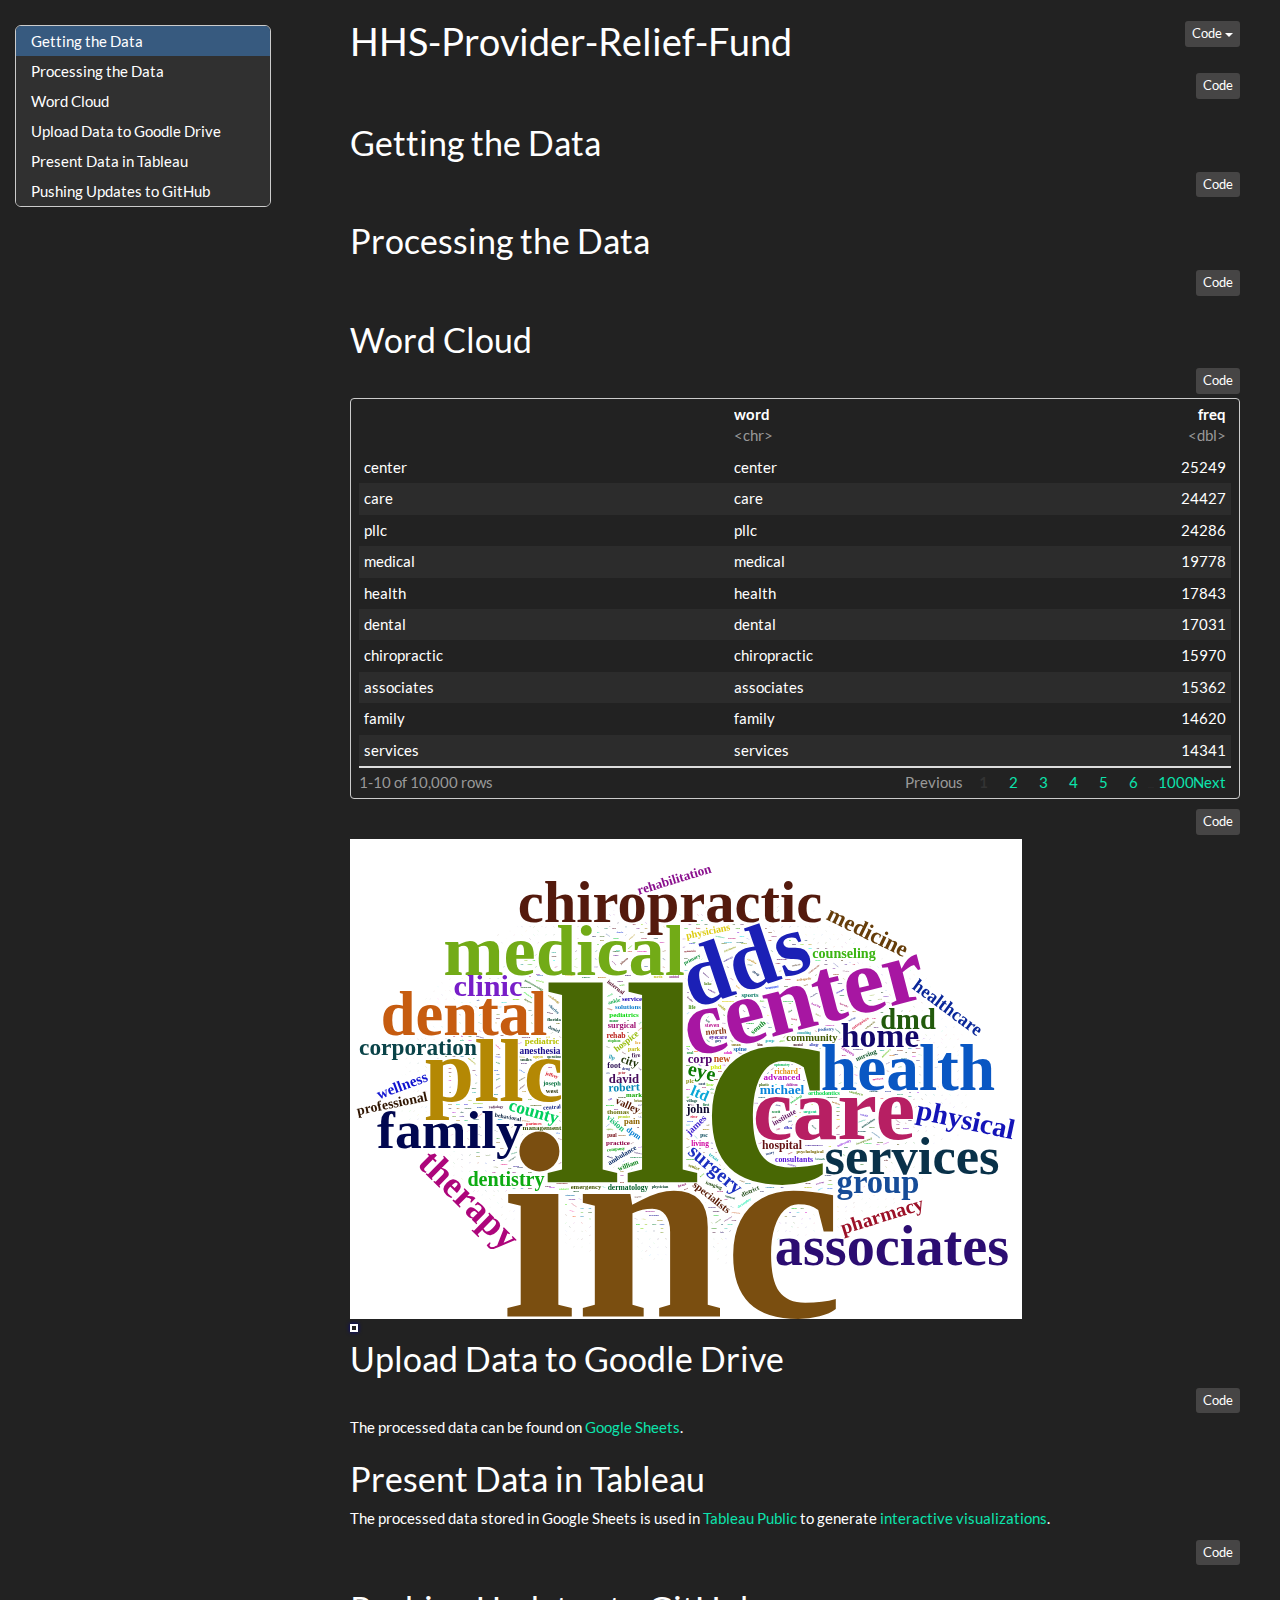
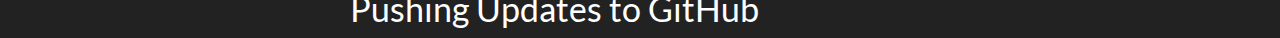
==== docs/index.html @ cfb3a740 "Merge remote-tracking branch 'refs/remotes/origin/main' into main" ====
<!DOCTYPE html>

<html>

<head>

<meta charset="utf-8" />
<meta name="generator" content="pandoc" />
<meta http-equiv="X-UA-Compatible" content="IE=EDGE" />




<title>HHS-Provider-Relief-Fund</title>

<script src="[data-uri]"></script>
<script src="[data-uri]"></script>
<meta name="viewport" content="width=device-width, initial-scale=1" />
<link href="data:text/css,%40font%2Dface%20%7B%0Afont%2Dfamily%3A%20%27Lato%27%3B%0Afont%2Dstyle%3A%20normal%3B%0Afont%2Dweight%3A%20400%3B%0Asrc%3A%20url%28data%3Aapplication%2Ffont%2Dsfnt%3Bbase64%2CAAEAAAARAQAABAAQR1BPU792x2wAAS2AAAASSkdTVUKOOI56AAE%2FzAAAAHBPUy8y2a6qaQAAyigAAABgY21hcIwYkAAAAMqIAAAAtGN2dCAG9xijAADScAAAAC5mcGdtclpyQAAAyzwAAAblZ2FzcAASABgAAS10AAAADGdseWbADxfjAAABHAAAw2BoZWFk%2FJzyIwAAxlwAAAA2aGhlYQ%2B2B3UAAMoEAAAAJGhtdHhyNU6fAADGlAAAA25rZXJuPzs%2FsgAA0qAAAFcYbG9jYazff4oAAMScAAABvm1heHAB1wf5AADEfAAAACBuYW1lHCc4mgABKbgAAAF4cG9zdFbkDTYAASswAAACQXByZXCmB5UXAADSJAAAAEsABAAtAAAD%2BwWZACUANQA5AD0A%[base64]%2FZ0kpHi02MCMEEXoMBBotNzAgSTkpOCgcCxkMYz4wFigdEREdKBYwPv6hA878MjIDY%2FydBHUWJh0RI0BbODdQOysmJRdpdSIzKyguOigzPBIWEhb8%2By9AER4pFxcoHhE%2FBKT6ZzYFLAAAAAIA2v%[base64]%2BAjMyHgIVFA4CIyIuAgGuAwYJBnkGCQYDKxMhLhoaLiITEyIuGhouIRMFmf3ELVZXWzQ0W1dWLQI8%[base64]%2Ft6bICMjIJsBIv7emyAjIyCbASIAAAIANgAABFEFmQA%2BAEIBOUAmAABCQUA%[base64]%2FlkiGwQHBQFa%2Fp0lHwGnFxwFDAY5AUZKHRwBZh4i%2FloBph4YCAX%2BnUsdG%2F66Fx0FCwY5gwFGAAAAAAMAav8SBCQGZwA4AEMATgFVQA44NjMyJCIcGhcWCAYGBytLsAlQWEBIGAEBAkooIB0EAwFJPikNBAADPwwDAwQANAACBQQFHgADAQABAwAyAAAEAQAEMAACAgQBACQABAQSHwAFBQEBACQAAQERBSAHG0uwX1BYQEgYAQECSiggHQQDAUk%2BKQ0EAAM%[base64]%2BATsBBx4BFwcGIyIuAicDHgMVFA4CDwEOASsBATQuAicDPgMBFB4CFxMOAwHyecdINQcaDhMwRmFEJUaHa0E5baBoCgIaFkIOaZg8KxQaDik6TDEhSIxwRTxzp2sMAhsVQgGYJUBWMSJBZUUj%2FdUiPFAvHkFfPR4MC2FLUgsOJjEuCAITFTVVgWFJi2xFBJATHsYNUjpCHhkhIQf%2BHBY0UntcWp54SwawEx0ChTJINCYQ%2Fg4GLUZdAtAwRzYoEAHDBig8SwAAAAAFAEj%[base64]%2BAgE%2BATsBAQ4BKwEBFA4CIyIuAjU0PgIzMh4CBzQuAiMiDgIVFB4CMzI%2BAgLDNFd0P0RzVjAwVnNEQ3VVMYscMUElJUEwGxswQSUlQTEcAoANHRiA%2B%2BkKHBOEBTU0V3M%2FRHNWMDBWc0RDdFYwihwxQSUlQTAbGzBBJSVBMRwEP1SFWzAwW4VUVoZcMDBchlZCXDsaGjtcQkFbORkZOVsBdxET%2BoQNEAFSVIRbMDBbhFRWh1wwMFyHVkJdOhoaOl1CQVo5GRk5WgACAFL%[base64]%[base64]%2BCXzcEbwUEDRcFBx8xRS4yUDkfESI2JgGcJi0IAhQSbgJGQgEsrB0kFpBe9ZNQmnlKL1NyRD06NWSP%2FswwTmQ0cLJE%2FllqawWpM1RvPBYBDhIaOC4eIDlNLSNAQUUm%2Fl1Dk0oTFnPeYf7QDhaRW2o2Z5RdRn1qVB5Nkk5JgF83%2B%2BNBY0QjUkQBqzmfAAAAAAEAmAOZATMFmQAKAFFACgAAAAoACgYEAwcrS7BfUFhAFgkBAgABAR4AAAABAAAkAgEBAQsAIAMbQCAJAQIAAQEeAgEBAAABAAAjAgEBAQABACQAAAEAAQAhBFmwOCsBEQcOASMiJi8BEQEzEAMcHxodBhAFmf7emyAjIyCbASIAAQCG%2FtsCAQYPABwAB0AEFAoBCysBFBIXHgEVFAYPAS4DNTQ%2BAjcXHgEVFAcGAgEhbmgGBA4LT0tpQR4eQWlLTwsOCmltAnXW%2Fm23CxAIDhIHMHPi5Od6eejj4nQxBxIODxO2%2FmwAAAABAEr%[base64]%[base64]%2BaZL%2BawGVBI7%2BVYf%2BUgGuhwGrAAAAAQBe%2FvEBUADsAB4AX0AGGxkGBAIHK0uwX1BYQBIPAQEbAAAAAQEAJAABAQwBIAMbS7BsUFhAEg8BARsAAAABAQAkAAEBDwEgAxtAGw8BARsAAAEBAAEAIwAAAAEBACQAAQABAQAhBFlZsDgrNzQ%2BAjMyHgIVFA4CBycmNTQ3PgM3IyIuAl4RHywaHi8fEBowRy0eDQ4KHyAbBg0aKh8RexcpHxIWJzMeLWFfWiYdDBANDgslMDohEiEtAAABAGQCDAJSAqMAAwAlQAYDAgEAAgcrQBcAAAEBAAAAIwAAAAEAACQAAQABAAAhA7A4KxMhFSFkAe7%2BEgKjlwAAAQBY%2F%2FEBUQDsABMAU0AGEA4GBAIHK0uwX1BYQA4AAAABAQAkAAEBEgEgAhtLsGxQWEAOAAAAAQEAJAABARUBIAIbQBcAAAEBAAEAIwAAAAEBACQAAQABAQAhA1lZsDgrNzQ%2BAjMyHgIVFA4CIyIuAlgTIS4aGi4iExMiLhoaLiETbhouIhQUIi4aGy0iExMiLQAAAAH%2F9P%2BmAvYFwQAJAC1ABgkHBAICBytLsI1QWEAMAAABADUAAQENASACG0AKAAEAATQAAAArAlmwOCsXDgErAQE%2BATsBoQ43HUsCWQ0wIUsVIyIF2SAiAAACADz%2F8QRMBakAEwAnAHdACiQiGhgQDgYEBAcrS7BfUFhAGgACAgEBACQAAQERHwADAwABACQAAAASACAEG0uwbFBYQBgAAQACAwECAQAmAAMDAAEAJAAAABUAIAMbQCEAAQACAwECAQAmAAMAAAMBACMAAwMAAQAkAAADAAEAIQRZWbA4KwEUAg4BIyIuAQI1NBI%2BATMyHgESBzQuAiMiDgIVFB4CMzI%2BAgRMUYy%2FbW69jFBQjL1ubb%2BMUbk3XXpCQnpcNzdcekJCel03Asy8%2Fu20WFi0ARO8vAEUtVhYtf7svKTfiDs7iN%[base64]%[base64]%2FocoUiYB4B0i%2FEQPEQHLOV5DJChGXjY2XEcxCgggGgULB10OUHufBak2Z5ReUIh9dT3%2BfgsNIhtsPRMoEQHNOmtsbz8%2FXz4fIDlOLx0aAQEQYpdmNQAAAQBs%2F%2FAELgWpAEoA%[base64]%2BAzU0LgIjIg4CBw4BIyImLwE%[base64]%2FTsAAQBs%2F%2FAD%[base64]%2Fj5CcF9wq3Q7UIu8bT90ZFYhNhIeEzNIYUNLeFUuJ092TzZ0PnB0AqcFSyYx%2FogYQnSeXXK4g0YZKjYeTBofJh8wWXxNQ2xMKhIUIQKeAAAAAAIAbP%[base64]%2BAQEUHgIzMj4CNTQuAiMiDgICilaadERIgbZtbK98Q1RbAWsOMiCe%2Fg8zfP7WKE1vR0h0Uy0sUHBDSHRRKwNuOW2fZmOqfkhFf7VwXtR6AekSGf2LIyf%[base64]%2Fa8NLid%2FAloNGxH9FBEbBZlQIiwP%2B1MaJQSeGSoTGxF5AAMAYP%2FwBCYFqQAfADMARwDEQBo1NCEgAQA%[base64]%2BAjU0LgIjIg4CFRQeAgJDa7KARpCGcXM%2Bcp9iYaByPnRwhpBHf7JrRm9NKTFTbDs7bFMxKU1vRkZjPhwhQWFAQGFBIRw%[base64]%2BAjMyHgIVFA4CBwEOASsBAT4BNw4BATQuAiMiDgIVFB4CMzI%2BAgIlUZFuQUZ%2BrmhnqHhBFyw9J%2F6jDTAfpAG0FiYRN4oBGStMaT9CbU0qJ0lpQUhvTCgCTDZpmWNepHpGRHqqZz5vamk4%2FggTFwI7HTQaLC4Bo0NtTCkrTGo%2FRGtKJi9OZgAAAAACAID%[base64]%[base64]%[base64]%2BPxQtGRktFAHBFBD8%2BgLGAZF%2FERkK5AsPBgUQCuMKGhCAAZIAAAAAAgCWAbcD8QONAAMABwAzQAoHBgUEAwIBAAQHK0AhAAIAAwACAwAAJgAAAQEAAAAjAAAAAQAAJAABAAEAACEEsDgrEyEVIREhFSGWA1v8pQNb%2FKUCPocB1ocAAAABAO4A6gPzBFcAEgAHQAQQAAELKzc1NDY3JT4BNy4BJyUuAT0BARXuEBQBwRQrGRkrFP4%2FFBADBeqAEBoK4woQBQYPC%2BQKGRF%2F%2Fm9KAAAAAAIAIv%[base64]%[base64]%[base64]%2BAjU0LgIjIg4CFRQSHgEzMjY3NjMyHwEGBCMiJCYCNTQ%2BBDMyHgQVFA4CJTI%2BAjcTJiMiDgIVFBYEj05iDTqITjxYOx1BgL99Q2UtXRMSHykXMVhDJ1mb03qG6q5ka7n5j5jpVQ8MFQoZa%2F7vra3%2B1tt9N2SMrMZsXLCdhF81PWuR%2FgIfPzsxEUwnLkt9WjNCuktOUUYpSWQ6Va2LWBUU%2FpdLMSQvGwo4Zo9XitCLRWa09pGq%2Fv%[base64]%2FpICF%2BEWFQsVChoUAVr%[base64]%2FezshQ2VEnaBDgbt4%2FscBNlN3TSSdn%2F7LAQBSeE8mmKD%2B%2BQWZNGCLVzViVEIVH6SGW5ZsOwKN%2Fg0mRV85b4GKJEBbNn52AAABAFr%[base64]%2BAjc2BKAQDUxY%2B7Gb%2FLJiab4BCaCe5Vk%2FBxIRDR0oNkpiQHO%[base64]%2FqsBVXO8hEgCzKH%2B%[base64]%2FI0FmZ7%2BJJj%[base64]%2BC579mAWZAAAAAQBa%2F%[base64]%2B%2FLxpZ78BD6hVkn1qLjcRGxATGT5ZeVN5xIpKTYzAjQsWHxQBPBYQbv3aJzonE2vBAQ6ipAEOwWoZL0MqWBsLDiglGk%[base64]%2FMPDAwTDAoz9dAWZ%2FYECfwABANIAAAGUBZkAAwBRQAYDAgEAAgcrS7BfUFhADAABAQsfAAAADAAgAhtLsGxQWEAOAAEBAAAAJAAAAA8AIAIbQBcAAQAAAQAAIwABAQAAACQAAAEAAAAhA1lZsDgrISMRMwGUwsIFmQAAAAABADz%[base64]%2Fd4VJRUcKhcCOqgTGhMQCP4RCxMZIRhYwcEDJRMXAhwZFf2XFyAKCSQb%2FVkGChAJAjkMEQwF%[base64]%[base64]%2FMMCAqpkBZkNFPvIGjEXA%2Ff6ZxATBDcZMBT8AwWZAAACAFz%[base64]%2BAgXhZrr%2B%2B56e%2Fvy6Zma6AQSengEFumbHSIS8dHO8hUhIhbxzdLyESALMof7zwmtrwgENoaEBDcNsbMP%[base64]%2FViypq%2BYCGP3oBZk%2FdKRlZKZ4Q5osT25CiZoAAAAAAgBc%[base64]%2BAgXhKU5wRgFwoCQ4F%2Fw5e0Oe%2Fvy6Zma6AQSengEFumbHSIS8dHO8hUhIhbxzdLyESALMZbadgC%2F%2BcxQZARISFGvCAQ2hoQENw2xsw%[base64]%2BAjU0JisBAYPBAZWIxoE%2BMFuDUyQcAaKsNRn%2BjBEoKJPLVYFXLKmn1AJW%2FaoFmTdok1tMhGlKExUo%2FccpAgAYFY0pS2g%2FgIIAAAAAAQA6%2F%[base64]%2BAjMyFhcDjAkUEBEtRWFFQWRDIjthe4F7YTtAe7Nyi%[base64]%2BwoE9qMAAAABAKD%[base64]%2FBM2GNmjxslloDZ%2FyZfNSbWFib1HwDZ%[base64]%[base64]%2BATcBPgE7AQEjASYnDgEHASMOoRoiBgEoCA0GBw4JAVEGIxk4GiEHAU8SDgYKCAEpBSMZl%2F5Brv6VCwkFCQX%2Bk64FmRoU%2FBwbPiIiPxoD5BEdGhT8HDRDITwaA%2BQSHPpnBEUfKRQlD%[base64]%2BATsBCQEjIiYnAQYHAQ4BKwEB%2B%2F4nwRUUCAF2Bw4BYQkVD7n%2BJQHrwBYZCP6ABwv%2BigkXFbQC4AK5Dg39whUZAgwOEf1Q%[base64]%2BATsBAtbB%2FfOqGh4LAUgUGwsLGhQBRwkfGawCOv3GAjoDXxoT%2FdMjPh4fPiICLRAdAAABAFYAAASUBZkADQB%2BQA4AAAANAA0MCwcGBQQFBytLsF9QWEAbAAICAwAAJAQBAwMLHwAAAAEAACQAAQEMASAEG0uwbFBYQBkEAQMAAgADAgAAJgAAAAEAACQAAQEPASADG0AiBAEDAAIAAwIAACYAAAEBAAAAIwAAAAEAACQAAQABAAAhBFlZsDgrARUUBwEhFSE1NDcBITUElBX81QMy%2B9ATAyz85wWZSCIe%2B42eTB4bBHaeAAAAAQCO%2Ft8B%2FgX9AA0AOEAOAAAADQANCggHBQIBBQcrQCIAAAABAgABAQAmAAIDAwIBACMAAgIDAAAkBAEDAgMAACEEsDgrExEhFRQGKwERMzIWHQGOAXAbFqmpFhv%2B3wceRhYZ%2Bc0ZF0YAAAAAAf%2Fs%2F6YC7wXBAAkALUAGBwUCAAIHK0uwjVBYQAwAAQABNQAAAA0AIAIbQAoAAAEANAABASsCWbA4KwMzMhYXASMiJicUTCEwDQJZSx04DQXBIiD6JyIjAAEAWv7fAcoF%[base64]%2F6gDhQAAQAA%[base64]%[base64]%2F%[base64]%2BjaViOZDY8caNmYokzCQgmAVFXgzcwdUiOmCNCYAXB%2FaJJWUKDwX5wwY1RTERcJgN3UEn%2BFkI2yrtjjlsqAAAAAQBK%2F%[base64]%2BAjMyFhcDRQgQDw8jNk04SnJNJypMbURBVDgkEhcLMkLGbl%2BjeEU%2FebJzaqQ%2FA0ELDBkeGTVkjlhcj2EzHyYfEUFRS0aFwnxxwItORT8AAAAAAgBI%2F%[base64]%2FOQIy%2Bj%2BCUEkB6kI1yrtjjVsqAAAAAgBK%2F%[base64]%2BAhciBgchNC4CAiNbmnA%[base64]%2FuEDXQ0FFRRJYleHXTAUWRQIGDZYQV2B%2FKAAAwAy%2FpMD3gQGADkATQBdAWBAHE9OAQBXVU5dT11KSEA%[base64]%2BAjU0JiMiBhUUHgIB50JzLwETKnMiOWWLU0c%2FICE6YHp%2FemA6QXqwb2%2BnbjdfUyszECEwIEtVOWaNAZAqSF5obDE5RyNIbUpIck8q%2FsQ2UzgccWxrcR04UgQGHRxCIQkQQVBKeVYuERQuFiQlEAQJFjJYRkF6XzksSmE1S2kfFEM4Fi8uKhAqi11KeVUu%[base64]%[base64]%2BAjMyHgIBWLLaFSMuGhotIxQUIy0aGi4jFQP1%2FAsD9QE%2BGi0jFBQjLRoaLyMUFCMvAAAAAAL%[base64]%[base64]%2BATsBAQ4BBx4BFwEjIiYnAS4BKwERIxEBSy4UGhABQA8eGaL%2Biw4bERIdDQGMoBYfDv6zDx4eMrMFwfydCxEBVxAU%2FnMRGgoMHxT%[base64]%[base64]%[base64]%2FVSyyaWxPiToD9SVuSVo3ZY5W%2FXsChXN%2FTEH9FgAAAAIASP%[base64]%2FHjJtLXKNGKPWlqOYTQAAAACAJL%[base64]%2BOf5ABM5QSf4WQjbKu2OOWyoAAAACAEj%[base64]%2Bp1eDNzB2R46YIkJgA%2FX6tAHtSlpDgsJ%[base64]%2F17AAABAD7%[base64]%2BATMyHgIzMj4CNTQuBjU0PgIzMhYXAtYMGQ8mN0w0LUgzGy1KXmNeSi0yYo5daqw8KggWEhIoOVE9NE40GS1KX2NfSi0wXIZWZJ86A04WFhsXFyg1Hyc0Jh0hKDxXPUZ3VzJFNkQNDhwiHBsuPCIqNycdICk%2BW0E6a1EwPzcAAAAAAQAs%2F%2FACugU%[base64]%2Ft4%2BMRwpHhUIDgs0LoIQhn4CbBMURxUBOQ8T%2FqOB%2FaBAPg8SDxFVKzEAAAABAHr%2F8APFA%[base64]%2FVisD9f16c35KQgLr%[base64]%2BY6ED9RYP%2FXQkSCMjSCQCjBAV%[base64]%2BATcTPgE7ATIWFxMeARc%2BATcTPgE7AQEjIicDLgEnDgEHAwYrAQ6MFhwFwggOBQgUC9YFGRNNFBoF0QsRCAUQCcYFHBOG%2FriNGgrgCAoFBQoI4wsehgP1Fg%2F9dCRDIiJDJAKQDxQUD%2F1wI0QhIUgfAowQFfwLIgKvFy8XFzAX%[base64]%2F%2FqurFhQI%2BAkR2goUD6T%2BqwFjqxYZCP8HDuwKFxSfAgcB7g4N%2FoQcHAFADhH%2BHP3vFw4BjR0X%2FqcOFwABAA7%2BqQPwA%[base64]%2Fl6aFxoGAQ8JDQUHDgkBBwYdEY7%2B1RQYAZIDuhcO%[base64]%2FdwCKf0FDQwCJ%2F3fAvADqRMjDv0mi0oNIxAC34wAAAABACz%2B3wIABf0AQABHQA44NjMwGBUSEAUEAwIGBytAMSQBAAEBHgACAAMBAgMBACYAAQAABAEAAQAmAAQFBQQBACMABAQFAQAkAAUEBQEAIQawOCsTNCYjNTI2NTQuAjU0PgI7ARUUBisBIgYVFB4CFRQOAgceAxUUDgIVFBY7ATIWHQEjIi4CNTQ%2BArVGQ0NGEBMQKVN7UjUcDBRNWQ4SDhYpNyEhNykWDhIOWU0UDBw1UntTKRATEAGpP1FrUEAyYmJkNEV0VC5PFBJlVjhoY2IyJkEzJQkJJTRAJTJiY2g4V2QSFFAvVHRFNGNjYgABAOb%2BqQFwBf0AAwA8QAYDAgEAAgcrS7BJUFhADgAAAAEAACQAAQEQASACG0AXAAABAQAAACMAAAABAAAkAAEAAQAAIQNZsDgrEzMRI%2BaKigX9%2BKwAAAAAAQBY%2Ft8CLAX9AEAAR0AOPz49PDEvLCkRDgsJBgcrQDEdAQUEAR4AAwACBAMCAQAmAAQABQEEBQEAJgABAAABAQAjAAEBAAEAJAAAAQABACEGsDgrARQeAhUUDgIrATU0NjsBMjY1NC4CNTQ%[base64]%2F6pAh0tVVdcNDRcV1Ut%2FeME3xstIhMTIi0bGi4iFBQiLgAAAAACAIr%[base64]%2BAj8BPgE7AQceARcHDgEjIi4CJwM%2BAzMyFh8BDgEPAQ4BKwEDFBYXEw4DAjFcm3E%2FQn64dwwCGxVCEFKENi4IDw4MIS0%2FKjQ%2FVTsmEAsSBTA8uWsMAhsVQueHeTRMc04nCwpPhLZyb7uKUQOzFB3pDD8xPgsLERgYB%[base64]%2BAjMyHgIXBw4BIyImJy4DIyIOAhURIRUUBiMhFRQGBz4BMyEVFA4CIyE1PgM1ESM0IB2GNm6kbk55XkUYSAoVCg4ZCxQpM0ItP2BAIAG5Hhb%2BezkyHTkeAqQLFBwS%[base64]%2BATMyFhc3FwceARUUBgcXBycOASMiJicHJzcuATcUHgIzMj4CNTQuAiMiDgLfIR2ZW5csaDo5ZiuZWZcfIiEdmFuYLGg5OWUsmVmXHiKEIz5RLy9TPSQkPVMvL1E%[base64]%2BATsBASEVIRUhFSERIxEhNSE1IZIBMv5olRofCgEUDhQHBxIOARMIIRmW%2FmcBM%2F6sAVT%2BrLP%2BrAFU%2FqwCcQMoGRT9yiM6HR07IgI2ERz82GZpZ%2F7FATtnaQACAOb%2BqQFwBf0AAwAHAFRACgcGBQQDAgEABAcrS7BJUFhAGAAAAAECAAEAACYAAgIDAAAkAAMDEAMgAxtAIQAAAAECAAEAACYAAgMDAgAAIwACAgMAACQAAwIDAAAhBFmwOCsTMxEjETMRI%2BaKioqKBf385v7h%2FOUAAAAAAgBy%[base64]%2BAjU0LgY1NDY3LgE1ND4CMzIWFwEUHgIXPgE1NC4EJw4BAzEMGQ8mN0w0ME01HDFPZmlmTzFOVDE%2BMmGPXGqsPCkIFxESKDpVPzJPNhwyUmhuaFIyVl0yPzBchlZknzr9t0ZthD42MB40Rk9UKEI2BPEWFhsXGSo4HyY5LysuN0dcPVF%[base64]%2BAjMyHgIFFA4CIyIuAjU0PgIzMh4C7xIgKRcWKB8SEh8oFhcpIBIBZxIfKRcXKR4SEh4pFxcpHxIFCRcoHhISHigXFyofEhIfKhcXKB4SEh4oFxcqHxISHyoAAAMARP%[base64]%2BATMyFh8BDgEjIi4CNTQ%2BAjMyFhcHDgEjIi4CIyIOAhUUHgIzMj4CATQ%2BBDMyHgQVFA4EIyIuBDcUHgQzMj4CNTQuBCMiDgIEBggLBgsIBj05pnRioXM%2FRXqnYmyYOS4FEAwOHzJMO0ZxTysrTGo%2BMEIwJfxSNF%2BGorplZbuihl80NF%2BGortlZbqihl80ZCxScoyiWITnq2MtUnOMo1iE5qpiAc8FBwYGQEJJRHqoZGWpeUNEN0EGDBYbFy1UeEtNeVIrDBQYAQllu6OFYDQ0YIWju2Vku6KFYDQ0YIWiumVZpI90Uy1kremGWaaPdlMuZa%2FrAAAAAAIAXAM%[base64]%2B4TNKJEZhPBo0A0gLEjEVIBcLFCk8KSJDNSMCJT88EhURDwoqMS4iPFQz%2FtYmI2kCERsjFSoiAAACAIoAgQMBA6IAFAApAAlABhcpAhQCCysTNRMXHgEVFAcDBgcWFxMeARUUDwETNRMXHgEVFAcDBgcWFxMeARUUDwGK%2BToODgqfDg4PDZ8FBRw6L%2Fk6Dg4Knw4ODw2fBQUcOgIGFwGFHAcWDREQ%2FvsYDQ4W%2FvsIEggcDRwBhRcBhRwHFg0REP77GA0OFv77CBIIHA0cAAAAAAEAlAE7A%2FAC4wAFAFJACAUEAwIBAAMHK0uwCVBYQB0AAQICASkAAAICAAAAIwAAAAIAACQAAgACAAAhBBtAHAABAgE1AAACAgAAACMAAAACAAAkAAIAAgAAIQRZsDgrEyERIxEhlANcl%2F07AuP%2BWAEhAAAAAQBkAgwCUgKjAAMAJUAGAwIBAAIHK0AXAAABAQAAACMAAAABAAAkAAEAAQAAIQOwOCsTIRUhZAHu%2FhICo5cAAAQARP%2FyBfkFqAAbADMASQBWAY5AGjQ0VlRMSjRJNEhEQjk3NjUwLiQiFhQIBgsHK0uwCVBYQD4%2BAQcIAR4GAQQHAgcEAjIABQAJCAUJAQAmAAgKAQcECAcBACYAAwMAAQAkAAAAER8AAgIBAQAkAAEBEgEgCBtLsF9QWEA%[base64]%2BAjU0LgQjIg4CBREjESEyFhUUBgceARcTIyInAy4BIyczMj4CNTQuAisBRDRfhqK6ZWW7ooZfNDRfhqK7ZWW6ooZfNGQsUnKMoliE56tjLVJzjKNYhOaqYgHmnAEgrKZrahEZC%2BSUIRDJCRkaUHQ3TS8VEytGNIQCzGW7o4VgNDRghaO7ZWS7ooVgNDRghaK6ZVmkj3RTLWSt6YZZpo92Uy5lr%2Bvg%2Fp4DfH16XoQZCh4U%[base64]%2BAjU0LgIjIg4CRjJYd0VFd1gyMlh3RUV3WDJ%[base64]%2F5pkv5rAZX%2BawO%2B%[base64]%2BATsBMhYdASE1NDY%2FAT4DNTQmIyIGBw4BIyImLwE%2BAQFaNFU8IRkqNh6iFy8VwxUX%[base64]%[base64]%2B%2Fg8N8hcVAAABAHr%2BqQPFA%[base64]%2FAslbUhEMy4qVyb%[base64]%2BAjMFFtud%2FuudaKZ1Pz91pmgFmZn6NwXJ%2BjcDXT1pjlFWjWU4AAEAfAG9AacC6AATACVABhAOBgQCBytAFwAAAQEAAQAjAAAAAQEAJAABAAEBACEDsDgrEzQ%2BAjMyHgIVFA4CIyIuAnwXKTYeHzgoGBgoOB8eNikXAlEfOCgYGCg4Hx42KRcXKTYAAAAAAQCE%[base64]%[base64]%2Ff1pZGRoaGRkaQAAAAACAJYAgQMNA6IAEgAlAAlABiUVEAACCys3JyY1NDcTNjcmJwMmNTQ%2FARMVJRUDJyY1NDcTNjcmJwMmNTQ%2FAew6HAqfDQ4MD58KHDr5ASj5OhwKnw0ODA%2BfChw6gRwNHBERAQUYDAsaAQURERwNHP57FxcX%[base64]%2BzhIVAgoBVnz7jJMEawwOFwkn3myC%2FmkEBwID8ez9EBMsHUwDMhIuIE0BC0ELD7CwEAw5AdQ7AbgrWAkOOL79elXDEywX%[base64]%2F4BCgzdGSwgEzwtLjkOCBMRBAkFRw%2BK%[base64]%2BzhIVAgoBVnz8QjNSOyB3QkUqRVswOVQ9Kw83Dw4dCwYSHisgHy8gEBEnQS9XRzowMDkMCBEPBAkFQwcsQVQDggID8ez9FBMsHUwDMhIuIE0BC0ELD7CwEAw5AdQCxx0zRCiALRNOPjdUOR0ZMUgvGAYXDSAcExQfKBUeKxwOVwE8NDI0LygQDwEBDDVPNRv8XBMsF%2F651h8WBVwdIAACACz%[base64]%2BAjMyFhcBND4CMzIeAhUUDgIjIi4CAwIfS1hoPE%2BHYjgtRVJHMwQSegwtRU9FLSI6Ty09VzwmDA4RB%2F5xEyEuGhouIhMTIi4aGi4hE9QdNCgXLFJ2S0xqTDYwMSGapwwsPjIvPFA7LEUxGh4kHgwLBBAaLiIUFCIuGhstIhMTIi0A%2F%2F8ACgAABUkG9gImACQAAAAHANgBawAA%2F%2F8ACgAABUkG9gImACQAAAAHANoBawAA%2F%2F8ACgAABUkG3AImACQAAAAHANsBdgAA%2F%2F8ACgAABUkG0gImACQAAAAHAN0BdgAA%2F%2F8ACgAABUkG8gImACQAAAAHANkBdgAA%2F%2F8ACgAABUkHLQImACQAAAAHANwBcwAAAAL%[base64]%2Ff0TPAIv%2FeQ9AmH8%2FDH91LMLJRqUAdoB0V4MHQ4FmZ7%2BJJj%2BF54BiP6lFBkCFALxKUUfAAAAAAEAWv6hBQkFqQBLAnxAGAEAR0U9PDg2MS8nJSAeGRcGBABLAUsKBytLsAlQWEBLGwEDBDoBBQY%[base64]%2BDg0DAAdJAQgBBB4AAwQGBAMGMgAGBQQGBTAJAQAHAQcAATIABAQCAQAkAAICER8ABQUHAQAkAAcHFR8AAQEIAQAkAAgIEAggChtLsF9QWEBPGwEDBDoBBQY%2BDg0DAAdJAQgBBB4AAwQGBAMGMgAGBQQGBTAJAQAHAQcAATIAAQAIAQgBACUABAQCAQAkAAICER8ABQUHAQAkAAcHFQcgCRtLsGxQWEBNGwEDBDoBBQY%[base64]%2BAjc2MzIfAQ4BDwEeARUUDgIjIiYnNzYCgwYQFiAVKisWKTwmJIvin1ZpvgEJoJ7lWT8HEhENHSg2SmJAc7%2BKTU2FtmlAZldLJhEQEA1MU%2BmiEFpRIDlQMClKHxEG9wcJByEaExoSDAV2DHW%2FAQCZogEOwmtiVFkKDRMcIBwTT5LSgobSkUwPIDEiDw1TYXAGNxRFNiAzJBMRDjcSAAAA%2F%2F8ArgAABCEG9gImACgAAAAHANgBNwAA%2F%2F8ArgAABCEG9gImACgAAAAHANoBNwAA%2F%2F8ArgAABCEG3AImACgAAAAHANsBQgAA%2F%2F8ArgAABCEG8gImACgAAAAHANkBQgAA%2F%2F%2F%2FzAAAAbwG9gImACwAAAAGANj4AAAA%2F%2F8AmgAAAooG9gImACwAAAAGANr4AAAA%2F%2F%2F%2F7wAAAnsG3AImACwAAAAGANsDAAAA%2F%2F%2F%[base64]%2B%2B5796cUE2EiEvHT%2BqwF9%2FoMBVXS8hEgDDAKNZ73%2B%2BKGh%2Fvi8ZwKaMoTQkEz%2BEHL%2BA0yP0AAAAP%2F%2FAK4AAAU4BtICJgAxAAAABwDdAdoAAP%2F%2FAFz%2F8QXhBvYCJgAyAAAABwDYAeMAAP%2F%2FAFz%2F8QXhBvYCJgAyAAAABwDaAeMAAP%2F%2FAFz%2F8QXhBtwCJgAyAAAABwDbAe4AAP%2F%2FAFz%2F8QXhBtICJgAyAAAABwDdAe4AAP%2F%2FAFz%2F8QXhBvICJgAyAAAABwDZAe4AAAABAH4A2wQDBFgACwAHQAQJBQELKwkCBwkBJwkBNwkBA%2Fn%2BqAFiX%2F6e%2FptfAWT%2Bp18BWQFYA%2Fb%2BqP6fYAFi%2FpxgAWQBWWD%2BpgFYAAAAAwBc%[base64]%2BAgXhZrr%2B%2B55svE9kFjodTr9we2a6AQSec8hTUhQgIGSsZ3D7QUtFApM8lFdzvIVIA%2FhBPP1xdJx0vIRIAsyh%2FvPCazEwiB0aAQRiASCzoQENw2w6Nm8bF%2Bti%2Fuqrh9NJA4MqK06R0oR%2ByUj8hEZNkdEA%2F%2F8AoP%2FvBRUG9gImADgAAAAHANgBnQAA%2F%2F8AoP%2FvBRUG9gImADgAAAAHANoBnQAA%2F%2F8AoP%2FvBRUG3AImADgAAAAHANsBqAAA%2F%2F8AoP%2FvBRUG8gImADgAAAAHANkBqAAA%2F%[base64]%2B8AWZ%2Fvg%2FdKRlZKZ4Q5osT25CiZoAAAABALr%[base64]%2BBDU0LgIjIg4CFREjETQ%2BAgKhZ5diLytAS0ArNVBdUDU5ZIdPYZ48KQgXERIoN0s1LEYxGjhUYlQ4LUNOQy0ZOFk%2FRG9PK7NFgLQFrjxdbjM8VkIyMDMgJzQtL0ZmTk56VS1FNkQNDhwiHBsuQCU4RjMqOlNCNU8%2FNjxHMCBBNCEqVH5U%2FCYD4GiqekIAAAD%2F%2FwBc%2F%2FADegWpAiYARAAAAAcAQwDdAAD%2F%2FwBc%2F%2FADegWpAiYARAAAAAcAdgDdAAD%2F%2FwBc%2F%2FADegWZAiYARAAAAAcAxQDdAAD%2F%2FwBc%2F%2FADegWJAiYARAAAAAcAxwDdAAD%2F%2FwBc%2F%2FADegV7AiYARAAAAAcAagDdAAD%2F%2FwBc%2F%2FADegXeAiYARAAAAAcAxgDeAAAAAwBc%2F%[base64]%2FY0ELk1pQUVcPSYQDhIGLyFXY2o0db83G1dqdztFclMtQpPurGVjQVlBLxcSGwggVLVxeJIhNq3%2BtnusbDFkUTljSSoBvD1gRSkHAfwfPFcEBUB6r3ApHVuHWiwdJB0JCD0oOyYTcXQ%2BWDgZI0ZqSDx0XDsEMnZ%2BIyojEw45UVBmW1hn%2FeEFIzhIKldQJEpuSgHvKU5wRkFvUC0AAQBK%[base64]%2BAjMyFhcHDgEjIi4CIyIOAhUUHgIzMj4CMzIWHwEOAQ8BHgEVFA4CIyImJzc2AZAGEBYgFSorFik8JiVTjWY6P3myc2qkPy8IEA8PIzZNOEpyTScqTG1EQVQ4JBILEQYyO6phEVpRIDlQMClKHxEG9wcJByEaExoSDAV5C0%2BEtnFxwItORT9ACwwZHhk1ZI5YXI9hMx8mHwkIQUhKCDoURTYgMyQTEQ43Ev%2F%2FAEr%2F8gPHBakCJgBIAAAABwBDAPQAAP%2F%2FAEr%2F8gPHBakCJgBIAAAABwB2APQAAP%2F%2FAEr%2F8gPHBZkCJgBIAAAABwDFAPQAAP%2F%2FAEr%2F8gPHBXsCJgBIAAAABwBqAPQAAP%2F%2F%2F%2FkAAAGGBakCJgDCAAAABgBD0wAAAP%2F%2FAJcAAAIoBakCJgDCAAAABgB20wAAAP%2F%2F%2F9IAAAI2BZkCJgDCAAAABgDF0gAAAP%2F%2F%2F%2BEAAAIpBXsCJgDCAAAABgBq0wAAAAACAEz%[base64]%2Be7d4Yqp9SD50pWhksUEUdV64X0dzUS4DEDRLYz5LcUwnLlBpBCkHDQYWD0gUIg4FGxcPDj4QPDB6OQ0LFRBDMXybuW6P5KBWQnuycF6nfkpWV4i%2BQIf8jDZtpW8rUT8lMld3RFF%2FVi0AAP%2F%2FAJIAAAPdBYkCJgBRAAAABwDHAQIAAP%2F%2FAEj%2F8gQOBakCJgBSAAAABwBDAPsAAP%2F%2FAEj%2F8gQOBakCJgBSAAAABwB2APsAAP%2F%2FAEj%2F8gQOBZkCJgBSAAAABwDFAPsAAP%2F%2FAEj%2F8gQOBYkCJgBSAAAABwDHAPsAAP%2F%2FAEj%2F8gQOBXsCJgBSAAAABwBqAPsAAAADAGQAvQQiBIAAAwAXACsAQUAOKCYeHBQSCggDAgEABgcrQCsAAgADAAIDAQAmAAAAAQQAAQAAJgAEBQUEAQAjAAQEBQEAJAAFBAUBACEFsDgrEyEVIQE0PgIzMh4CFRQOAiMiLgIRND4CMzIeAhUUDgIjIi4CZAO%2B%2FEIBYhMhLRsaLSIUFCItGhstIRMTIS0bGi0iFBQiLRobLSETAuOHAaYaLiIUFCIuGhstIhMTIi39UxouIhQUIi4aGy0iExMiLQAAAwBA%[base64]%2BATsBARQXASYjIg4CATI%2BAjU0JwEWA5A9QkN9s29MgzY3FjsdQ5FCRkR%2Bs29PhzhEFCAgWvzJOwG0SW9MdE8oATdLc08oNP5PRgN0RL92eMCISSIgSh0ZxEXCfHfBiEomI1sbF%2F2xoGECTjg2ZJH%2BJDVkj1qXYP23MAD%2F%2FwB6%2F%2FADxQWpAiYAWAAAAAcAQwD1AAD%2F%2FwB6%2F%2FADxQWpAiYAWAAAAAcAdgD1AAD%2F%2FwB6%2F%2FADxQWZAiYAWAAAAAcAxQD1AAD%2F%2FwB6%2F%2FADxQV7AiYAWAAAAAcAagD1AAD%2F%2FwAO%2FqkD8AWpAiYAXAAAAAcAdgDkAAAAAgCS%2FqkEDwXBABQAIwF%[base64]%2BATMyHgIVFA4CIyImJxEBIgYHER4BMzI2NTQuApKyP6RpV45kNjxwo2ZfhDMBEVeDNzF1SI2YI0Jg%2FqkHGP2hSllCg8F%2BcMGNUUU%2F%2FjMEzlBJ%2FhZCNsq7Y45bKgAA%2F%2F8ADv6pA%2FAFewImAFwAAAAHAGoA5AAAAAEApgAAAVgD9QADAFlACgAAAAMAAwIBAwcrS7BfUFhADQIBAQEOHwAAAAwAIAIbS7BsUFhADwIBAQEAAAAkAAAADwAgAhtAGQIBAQAAAQAAIwIBAQEAAAAkAAABAAAAIQNZWbA4KwERIxEBWLID9fwLA%2FUAAgBc%2F%[base64]%2BATMyFhc1AzQuAiMiDgIVFB4CMzI%2BAggn%2FVACLf3TArD8pFT%2BoY7qqFxcqOqOof5UF0B3qWhoqXhBQXipaGipd0AFmZ7%2BJJj%2BF57weIZrwQENoaEBDcNsh3nw%2FTOE05RPT5TThITTk05Ok9MAAwBI%2F%2FIGdQQFADAAQABLAmRAJEJBMjEBAEdGQUtCSzo4MUAyQCwqIiAcGhQSDw0JBwAwATAOBytLsAlQWEA%[base64]%2BAjMyFhc%2BAQEyNjU0LgIjIg4CFRQWASIOAgchNC4CBPRSjWc7EBn9jQQuTWlBPVlALRIVDDMhV2NqNHe%[base64]%2BmBJEOfhERfgUJAQgAAgBqBGsB%[base64]%2Bs4Cj4IAAAEAOgP0AScF%2BQAYAAdABAYAAQsrEy4BNTQ2NxceARUUBw4DFRQWFxYVFAdyHRtZUDcIBQoQHhgOExcHGwP0MGEwWqVFIgUMBg4KFCwxNh4gRCYLDBgKAAABAFoD3wFGBeQAGAAHQAQABgELKwEeARUUBgcnLgE1NDc%2BAzU0JicmNTQ3AQ8dGllPNwgFChAeGA4TFwcbBeQwYDBbpUUiBQwGDgoTLTE2HiBEJgsLGAsAAQBa%2FuwBRgDxABgAB0AEAAYBCyslHgEVFAYHJy4BNTQ3PgM1NCYnJjU0NwEPHRpZTzcIBQoQHhgOExcHG%2FEwYDBbpUUiBQwGDgoTLTE2HiBEJgsLGAsAAAIAOgP0AlcF%2BQAYADEACUAGHxkGAAILKxMuATU0NjcXHgEVFAcOAxUUFhcWFRQHFy4BNTQ2NxceARUUBw4DFRQWFxYVFAdyHRtZUDcIBQoQHhgOExcHG8MdG1lQNwgFChAeGA4TFwcbA%2FQwYTBapUUiBQwGDgoULDE2HiBEJgsMGAosMGEwWqVFIgUMBg4KFCwxNh4gRCYLDBgKAAIAWgPfAnYF5AAYADEACUAGGR8ABgILKwEeARUUBgcnLgE1NDc%2BAzU0JicmNTQ3JR4BFRQGBycuATU0Nz4DNTQmJyY1NDcBDx0aWU83CAUKEB4YDhMXBxsBnR0aWU83CAUKEB4YDhMXBxsF5DBgMFulRSIFDAYOChMtMTYeIEQmCwsYCywwYDBbpUUiBQwGDgoTLTE2HiBEJgsLGAsAAAACAFr%2B7AJ2APEAGAAxAAlABhkfAAYCCyslHgEVFAYHJy4BNTQ3PgM1NCYnJjU0NyUeARUUBgcnLgE1NDc%[base64]%2FvsYDQ4W%2FvsIEggcDRwAAAEAlgCBAeUDogASAAdABBICAQsrARUDJyY1NDcTNjcmJwMmNTQ%2FAQHl%2BTocCp8NDgwPnwocOgIdF%2F57HA0cEREBBRgMCxoBBRERHA0cAAAAAf9EAAADIwWZAAkAQkAGCQcEAgIHK0uwX1BYQAwAAQELHwAAAAwAIAIbS7BsUFhADAABAAE0AAAADwAgAhtACgABAAE0AAAAKwJZWbA4KycOASsBAT4BOwEUEywdTAMyEi4gTTUfFgVcHSAAAQAi%2F%[base64]%2BNuGyGvkY9CBAOESU%2BYUuSwSACIxsY%2FgQBAQEB0xwY%2FmocwJI2UjwrIBkMCAwIS0bQj3S6iFcQjoYBAQGHA4N%2By49MZFhECQ0mLibIwDcSHRQoFRAeDzgRHc7OFSAlIBUHB0ZmcU%2BT04NmDx4QFCkUAAEAlAJcA%[base64]%2BVANdDQUVFEk4XZtwPgoKXQ0HAZOUM%[base64]%2BAjMyFjsBESMRLgEjIgYdASEVIRG6cBUboDRonGhTmUhksjZtKIKMAQj%2B%2FgNdDQUVFEk2VJdwQg36WQUqAgaVhjaB%2FKAAAAH%2F1AYKAcQG9gAJAB1ACgEABgQACQEJAwcrQAsCAQABADQAAQErArA4KxMyFh8BIyImJyWdICAU04sVGBH%2B2Qb2DRTLBwzZAAL%2F8AYWAnYG8gATACcAVkAKJCIaGBAOBgQEBytLsOhQWEAaAwEBAAABAQAjAwEBAQABACQCAQABAAEAIQMbQCEAAQMAAQEAIwADAAIAAwIBACYAAQEAAQAkAAABAAEAIQRZsDgrExQOAiMiLgI1ND4CMzIeAgUUDgIjIi4CNTQ%2BAjMyHgLMEh4pFxUnHhISHicVFykeEgGqEh4oFhcoHhERHigXFigeEgaCFiceEREeJxYXKR4SEh4pFxYnHhERHicWFykeEhIeKQAAAAEAogYKApIG9gALAB1ACgAAAAsACgUDAwcrQAsCAQEAATQAAAArArA4KwEFDgErATc%2BAzMCkv7aERoVitMKERIWEQb22AwIywoMCAMAAAAAAf%2FsBgoCeAbcABAAP0AIEA8ODAIAAwcrS7DoUFhAEQcBAAIBHgACAAI0AQEAACsDG0AVBwEBAgEeAAIBAjQAAQABNAAAACsEWbA4KwEjIiYvASYnBg8BDgErATczAniHDBwJgggECASCCRwMh%[base64]%2BKCNAOzQYIiUBZBcrPycjQDo0Bn8pJStINR0aHxorJCtJNB4aHxoAAAAAAQAAAN4AggAHAGIABAACACIALQA5AAAAkAblAAIAAQAAANoA2gDaANoBTgHEAsYD6AUUBiYGZgaaBs4HUAekCAIIIghsCJgJEgmcCkQLKgu4DG4NBg1eDiQOwg9ID%2BQQDhA8EGQRGhI%2BEsgTZhQSFHwU5hVCFgIWchaoFyYXxhgIGKYZGBmUGgQazht4HC4ckB0IHWgd%2Bh6AHugfRB96H6Yf2CAoIEogeiFmIlAjECPoJLQldCamJ0QnziiMKUwpkipeKv4riiyALXYuDC7CL54wQjCiMUox0jI8MpgzEDM8M7Y0BDQENHg1mjaINyY36jgoOPA5YjqUO1w7qDviPAI9QD1gPcQ%2BKj6uP14%2FjkBqQNxBEEGgQg5CcEK0Q9xFOEbwR6hHtEfAR8xH2EfkR%2FBIsEpaSmZKckp%2BSopKlkqiSq5KuktkS3BLfEuIS5RLoEusS9JMuEzETNBM3EzoTPRNbk5ITlROYE5sTnhOhE6QUOJR%2BlIGUhJSHlIqUjZSQlJOUlpTAlMOUxpTJlMyUz5TSlOsVJZUolSuVLpUxlTSVcpV1lYQV3JZEFlYWbJaRlpmWoZaslreWwpbWFuoW%2FhcNlxgXIhcvl3mXgZe8F%2FwYBRgemCiYOJhLGGwAAAAAQAAAAEaoCTQv0xfDzz1ABkH0AAAAADKk15wAAAAAMrfLoX%2FRP6TCLkHLQAAAAkAAgAAAAAAAAQnAC0AAAAAAAAAAAGCAAACrgDaAxoAmASIADYEiABqBiQASAV%2BAFIBzACYAlgAhgJYAEoDIABgBIgAZAGoAF4CtgBkAagAWALq%2F%[base64]%2F%2BwCWABaBIgAngMUAAACZgAmA%2FYAXAReAJgDpgBKBF4ASAQYAEoCogAaA%2F4AMgRYAJICAACCAfz%[base64]%2BgBIA54AlgWQAGYFkABmBZIARAMcACwFUAAKBVAACgVQAAoFUAAKBVAACgVQAAoHQv%2FoBVoAWgSKAK4EigCuBIoArgSKAK4CZv%2FMAmYAmgJm%2F%2B8CZv%2FyBioAMgXoAK4GPABcBjwAXAY8AFwGPABcBjwAXASIAH4GPABcBbQAoAW0AKAFtACgBbQAoATqAAgExgDCBMIAugP2AFwD9gBcA%2FYAXAP2AFwD9gBcA%2FYAXAZgAFwDpgBKBBgASgQYAEoEGABKBBgASgIA%2F%2FkCAACXAgD%2F0gIA%2F%[base64]%2F9T%2F8ACi%2F%2BwAdgAaAAAAAQAAB7b%2BVgAACQL%2FRP9DCLkAAQAAAAAAAAAAAAAAAAAAANkAAwQSAZAABQAABXgFFAAAARgFeAUUAAADugB4AfQIAwIPBQICAgQDAgOgAACvUABgSwAAAAAAAAAAdHlQTABAAAD7AgZK%2FnoBkAe2AaogAACTAAAAAAP1BZkAAAAgAAIAAAACAAAAAwAAABQAAwABAAAAFAAEAKAAAAAkACAABAAEAAAADQB%2BAP8BMQFTAsYC2gLcIBQgGiAeICIgOiBEIKwiEv%2F%2FAAAAAAANACAAoAExAVICxgLaAtwgEyAYIBwgIiA5IEQgrCIS%2F%2F8AAf%2F1%2F%2BP%2Fwv%2BR%2F3H9%2F%2F3s%2FevgteCy4LHgruCY4I%[base64]%[base64]%2FqkFqf%2FwBboEBf%2Fy%2FpQAAAAAAAEAAFcUAAEOgTAAAAsnBgAFAAn%2FSgAFAA%2F%2FHAAFABD%2FTgAFABH%2FHAAFABL%2FSgAFACP%2F0gAFACT%2FSgAFACb%2F0gAFACr%2F0gAFADL%2F0gAFADT%2F0gAFADkAMAAFADoAMAAFADwAHgAFAD8AMAAFAET%2FwAAFAEb%2FpAAFAEf%2FpAAFAEj%2FpAAFAFL%2FpAAFAFT%2FpAAFAG3%2FTgAFAG%2F%2FTgAFAHn%2FTgAFAH3%2FTgAFAIL%2FSgAFAIP%2FSgAFAIT%2FSgAFAIX%2FSgAFAIb%2FSgAFAIf%2FSgAFAIj%2FSgAFAIn%2F0gAFAJT%2F0gAFAJX%2F0gAFAJb%2F0gAFAJf%2F0gAFAJj%2F0gAFAJr%2F0gAFAJ8AHgAFAKL%2FwAAFAKP%2FwAAFAKT%2FwAAFAKX%2FwAAFAKb%2FwAAFAKf%2FwAAFAKj%2FwAAFAKn%2FpAAFAKr%2FpAAFAKv%2FpAAFAKz%2FpAAFAK3%2FpAAFALL%2FpAAFALT%2FpAAFALX%2FpAAFALb%2FpAAFALf%2FpAAFALj%2FpAAFALr%2FpAAFAMP%2F0gAFAMT%2FpAAFAMj%2FTgAFAMn%2FTgAFAMz%2FHAAFAM%2F%2FHAAFAND%2FTgAFANH%2FTgAFANL%2FTgAKAAn%2FSgAKAA%2F%2FHAAKABD%2FTgAKABH%2FHAAKABL%2FSgAKACP%2F0gAKACT%2FSgAKACb%2F0gAKACr%2F0gAKADL%2F0gAKADT%2F0gAKADkAMAAKADoAMAAKADwAHgAKAD8AMAAKAET%2FwAAKAEb%2FpAAKAEf%2FpAAKAEj%2FpAAKAFL%2FpAAKAFT%2FpAAKAG3%2FTgAKAG%2F%2FTgAKAHn%2FTgAKAH3%2FTgAKAIL%2FSgAKAIP%2FSgAKAIT%2FSgAKAIX%2FSgAKAIb%2FSgAKAIf%2FSgAKAIj%2FSgAKAIn%2F0gAKAJT%2F0gAKAJX%2F0gAKAJb%2F0gAKAJf%2F0gAKAJj%2F0gAKAJr%2F0gAKAJ8AHgAKAKL%2FwAAKAKP%2FwAAKAKT%2FwAAKAKX%2FwAAKAKb%2FwAAKAKf%2FwAAKAKj%2FwAAKAKn%2FpAAKAKr%2FpAAKAKv%2FpAAKAKz%2FpAAKAK3%2FpAAKALL%2FpAAKALT%2FpAAKALX%2FpAAKALb%2FpAAKALf%2FpAAKALj%2FpAAKALr%2FpAAKAMP%2F0gAKAMT%2FpAAKAMj%2FTgAKAMn%2FTgAKAMz%2FHAAKAM%2F%2FHAAKAND%2FTgAKANH%2FTgAKANL%2FTgALACP%2F2AALACb%2F2AALACr%2F2AALADL%2F2AALADT%2F2AALAEb%2F4AALAEf%2F4AALAEj%2F4AALAFL%2F4AALAFT%2F4AALAIn%2F2AALAJT%2F2AALAJX%2F2AALAJb%2F2AALAJf%2F2AALAJj%2F2AALAJr%2F2AALAKn%2F4AALAKr%2F4AALAKv%2F4AALAKz%2F4AALAK3%2F4AALALL%2F4AALALT%2F4AALALX%2F4AALALb%2F4AALALf%2F4AALALj%2F4AALALr%2F4AALAMP%2F2AALAMT%2F4AANAAn%2FSgANAA%2F%2FHAANABD%2FTgANABH%2FHAANABL%2FSgANACP%2F0gANACT%2FSgANACb%2F0gANACr%2F0gANADL%2F0gANADT%2F0gANADkAMAANADoAMAANADwAHgANAD8AMAANAET%2FwAANAEb%2FpAANAEf%2FpAANAEj%2FpAANAFL%2FpAANAFT%2FpAANAG3%2FTgANAG%2F%2FTgANAHn%2FTgANAH3%2FTgANAIL%2FSgANAIP%2FSgANAIT%2FSgANAIX%2FSgANAIb%2FSgANAIf%2FSgANAIj%2FSgANAIn%2F0gANAJT%2F0gANAJX%2F0gANAJb%2F0gANAJf%2F0gANAJj%2F0gANAJr%2F0gANAJ8AHgANAKL%2FwAANAKP%2FwAANAKT%2FwAANAKX%2FwAANAKb%2FwAANAKf%2FwAANAKj%2FwAANAKn%2FpAANAKr%2FpAANAKv%2FpAANAKz%2FpAANAK3%2FpAANALL%2FpAANALT%2FpAANALX%2FpAANALb%2FpAANALf%2FpAANALj%2FpAANALr%2FpAANAMP%2F0gANAMT%2FpAANAMj%2FTgANAMn%2FTgANAMz%2FHAANAM%2F%2FHAANAND%2FTgANANH%2FTgANANL%2FTgAPAAX%2FHAAPAAr%2FHAAPAA3%2FHAAPABD%2FeAAPACP%2FyAAPACb%2FyAAPACr%2FyAAPADL%2FyAAPADT%2FyAAPADf%2FTAAPADn%2FTAAPADr%2FhgAPADz%2FaAAPAD%2F%2FTAAPAFn%2FfAAPAFr%2FwgAPAFz%2FfAAPAGz%2FHAAPAG3%2FeAAPAG%2F%2FeAAPAHL%2FHAAPAHn%2FeAAPAHz%2FHAAPAH3%2FeAAPAIn%2FyAAPAJT%2FyAAPAJX%2FyAAPAJb%2FyAAPAJf%2FyAAPAJj%2FyAAPAJr%2FyAAPAJ%2F%2FaAAPAMP%2FyAAPAMj%2FeAAPAMn%2FeAAPAMr%2FHAAPAMv%2FHAAPAM3%2FHAAPAM7%2FHAAPAND%2FeAAPANH%2FeAAPANL%2FeAAQAAX%2FTgAQAAn%2FzAAQAAr%2FTgAQAA3%2FTgAQAA%2F%2FeAAQABH%2FeAAQABL%2FzAAQACT%2FzAAQADf%2FTAAQADn%2FkAAQADr%2F4AAQADv%2FwgAQADz%2FYAAQAD3%2F0gAQAD%2F%2FkAAQAGz%2FTgAQAHL%2FTgAQAHz%2FTgAQAIL%2FzAAQAIP%2FzAAQAIT%2FzAAQAIX%2FzAAQAIb%2FzAAQAIf%2FzAAQAIj%2FzAAQAJ%2F%2FYAAQAMr%2FTgAQAMv%2FTgAQAMz%2FeAAQAM3%2FTgAQAM7%2FTgAQAM%2F%2FeAARAAX%2FHAARAAr%2FHAARAA3%2FHAARABD%2FeAARACP%2FyAARACb%2FyAARACr%2FyAARADL%2FyAARADT%2FyAARADf%2FTAARADn%2FTAARADr%2FhgARADz%2FaAARAD%2F%2FTAARAFn%2FfAARAFr%2FwgARAFz%2FfAARAGz%2FHAARAG3%2FeAARAG%2F%2FeAARAHL%2FHAARAHn%2FeAARAHz%2FHAARAH3%2FeAARAIn%2FyAARAJT%2FyAARAJX%2FyAARAJb%2FyAARAJf%2FyAARAJj%2FyAARAJr%2FyAARAJ%2F%2FaAARAMP%2FyAARAMj%2FeAARAMn%2FeAARAMr%2FHAARAMv%2FHAARAM3%2FHAARAM7%2FHAARAND%2FeAARANH%2FeAARANL%2FeAASAAUAMAASAAn%2FeAASAAoAMAASAA0AMAASAA%2F%2FQAASABD%2FkAASABH%2FQAASABL%2FeAASAB3%2FqAASAB7%2FqAASACIAMAASACP%2FzAASACT%2FeAASACb%2FzAASACr%2FzAASAC3%2FaAASADL%2FzAASADT%2FzAASAET%2FjAASAEb%2FjAASAEf%2FjAASAEj%2FjAASAEn%2F4gASAEr%2FeAASAFD%2FqAASAFH%2FqAASAFL%2FjAASAFP%2FqAASAFT%2FjAASAFX%2FqAASAFb%2FlgASAFf%2F1gASAFj%2FqAASAFn%2F0AASAFv%2FzAASAFz%2F0AASAF3%2FrgASAGwAMAASAG3%2FkAASAG%2F%2FkAASAHIAMAASAHQAOgASAHUAOgASAHf%2FqAASAHn%2FkAASAHsAOgASAHwAMAASAH3%2FkAASAIL%2FeAASAIP%2FeAASAIT%2FeAASAIX%2FeAASAIb%2FeAASAIf%2FeAASAIj%2FeAASAIn%2FzAASAJT%2FzAASAJX%2FzAASAJb%2FzAASAJf%2FzAASAJj%2FzAASAJr%2FzAASAKL%2FjAASAKP%2FjAASAKT%2FjAASAKX%2FjAASAKb%2FjAASAKf%2FjAASAKj%2FjAASAKn%2FjAASAKr%2FjAASAKv%2FjAASAKz%2FjAASAK3%2FjAASALL%2FjAASALP%2FqAASALT%2FjAASALX%2FjAASALb%2FjAASALf%2FjAASALj%2FjAASALr%2FjAASALv%2FqAASALz%2FqAASAL3%2FqAASAL7%2FqAASAMP%2FzAASAMT%2FjAASAMj%2FkAASAMn%2FkAASAMoAMAASAMsAMAASAMz%2FQAASAM0AMAASAM4AMAASAM%2F%2FQAASAND%2FkAASANH%2FkAASANL%2FkAAjAAX%2F0gAjAAn%2F1gAjAAr%2F0gAjAAz%2F2AAjAA3%2F0gAjAA%2F%2FyAAjABH%2FyAAjABL%2F1gAjACT%2F1gAjADf%2FngAjADn%2FzAAjADv%2F4gAjADz%2FsAAjAD3%2FugAjAD%2F%2FzAAjAED%2F2AAjAGD%2F2AAjAGz%2F0gAjAHL%2F0gAjAHz%2F0gAjAIL%2F1gAjAIP%2F1gAjAIT%2F1gAjAIX%2F1gAjAIb%2F1gAjAIf%2F1gAjAIj%2F1gAjAJ%2F%2FsAAjAMr%2F0gAjAMv%2F0gAjAMz%2FyAAjAM3%2F0gAjAM7%2F0gAjAM%2F%2FyAAkAAX%2FSgAkAAr%2FSgAkAA3%2FSgAkABD%2FzAAkACL%2FyAAkACP%2F1gAkACb%2F1gAkACr%2F1gAkAC0AMgAkADL%2F1gAkADT%2F1gAkADf%2FfAAkADj%2FyAAkADn%2FeAAkADr%2FrAAkADz%2FXAAkAD%2F%2FeAAkAFn%2FrgAkAFz%2FrgAkAGz%2FSgAkAG3%2FzAAkAG%2F%2FzAAkAHL%2FSgAkAHT%2FSAAkAHX%2FSAAkAHn%2FzAAkAHv%2FSAAkAHz%2FSgAkAH3%2FzAAkAIn%2F1gAkAJT%2F1gAkAJX%2F1gAkAJb%2F1gAkAJf%2F1gAkAJj%2F1gAkAJr%2F1gAkAJv%2FyAAkAJz%2FyAAkAJ3%2FyAAkAJ7%2FyAAkAJ%2F%2FXAAkAMP%2F1gAkAMj%2FzAAkAMn%2FzAAkAMr%2FSgAkAMv%2FSgAkAM3%2FSgAkAM7%2FSgAkAND%2FzAAkANH%2FzAAkANL%2FzAAmABD%2FagAmAG3%2FagAmAG%2F%2FagAmAHn%2FagAmAH3%2FagAmAMj%2FagAmAMn%2FagAmAND%2FagAmANH%2FagAmANL%2FagAnAAX%2F0gAnAAn%2F1gAnAAr%2F0gAnAAz%2F2AAnAA3%2F0gAnAA%2F%2FyAAnABH%2FyAAnABL%2F1gAnACT%2F1gAnADf%2FngAnADn%2FzAAnADv%2F4gAnADz%2FsAAnAD3%2FugAnAD%2F%2FzAAnAED%2F2AAnAGD%2F2AAnAGz%2F0gAnAHL%2F0gAnAHz%2F0gAnAIL%2F1gAnAIP%2F1gAnAIT%2F1gAnAIX%2F1gAnAIb%2F1gAnAIf%2F1gAnAIj%2F1gAnAJ%2F%2FsAAnAMr%2F0gAnAMv%2F0gAnAMz%2FyAAnAM3%2F0gAnAM7%2F0gAnAM%2F%2FyAApAAn%2FfAApAA%2F%2FTAApABH%2FTAApABL%2FfAApAB3%2FxAApAB7%2FxAApACIAHgApACT%2FfAApAC3%2FOgApAEb%2FugApAEf%2FugApAEj%2FugApAFD%2FxAApAFH%2FxAApAFL%2FugApAFP%2FxAApAFT%2FugApAFX%2FxAApAFj%2FxAApAHf%2FxAApAIL%2FfAApAIP%2FfAApAIT%2FfAApAIX%2FfAApAIb%2FfAApAIf%2FfAApAIj%2FfAApAKn%2FugApAKr%2FugApAKv%2FugApAKz%2FugApAK3%2FugApALL%2FugApALP%2FxAApALT%2FugApALX%2FugApALb%2FugApALf%2FugApALj%2FugApALr%2FugApALv%2FxAApALz%2FxAApAL3%2FxAApAL7%2FxAApAMT%2FugApAMz%2FTAApAM%2F%2FTAAtAAn%2FyAAtAA%2F%2FzgAtABH%2FzgAtABL%2FyAAtACT%2FyAAtAIL%2FyAAtAIP%2FyAAtAIT%2FyAAtAIX%2FyAAtAIb%2FyAAtAIf%2FyAAtAIj%2FyAAtAMz%2FzgAtAM%2F%2FzgAuABD%2FwgAuACP%2F4gAuACb%2F4gAuACr%2F4gAuADL%2F4gAuADT%2F4gAuAEb%2F3AAuAEf%2F3AAuAEj%2F3AAuAEn%2FzAAuAFL%2F3AAuAFT%2F3AAuAFf%2FrgAuAFn%2FvgAuAFr%2FyAAuAFz%2FvgAuAG3%2FwgAuAG%2F%2FwgAuAHn%2FwgAuAH3%2FwgAuAIn%2F4gAuAJT%2F4gAuAJX%2F4gAuAJb%2F4gAuAJf%2F4gAuAJj%2F4gAuAJr%2F4gAuAKn%2F3AAuAKr%2F3AAuAKv%2F3AAuAKz%2F3AAuAK3%2F3AAuALL%2F3AAuALT%2F3AAuALX%2F3AAuALb%2F3AAuALf%2F3AAuALj%2F3AAuALr%2F3AAuAMP%2F4gAuAMT%2F3AAuAMj%2FwgAuAMn%2FwgAuAND%2FwgAuANH%2FwgAuANL%2FwgAvAAX%2B3gAvAAr%2B3gAvAA3%2B3gAvAA8ANgAvABD%2FOgAvABEANgAvACL%2FzgAvACP%2FsAAvACb%2FsAAvACr%2FsAAvADL%2FsAAvADT%2FsAAvADf%2FVAAvADn%2FSgAvADr%2FaAAvADz%2FLAAvAD%2F%2FSgAvAEb%2F3AAvAEf%2F3AAvAEj%2F3AAvAFL%2F3AAvAFT%2F3AAvAFn%2FlAAvAFr%2FsAAvAFz%2FlAAvAGz%2B3gAvAG3%2FOgAvAG%2F%2FOgAvAHL%2B3gAvAHT%2FNgAvAHX%2FNgAvAHn%2FOgAvAHv%2FNgAvAHz%2B3gAvAH3%2FOgAvAIn%2FsAAvAJT%2FsAAvAJX%2FsAAvAJb%2FsAAvAJf%2FsAAvAJj%2FsAAvAJr%2FsAAvAJ%2F%2FLAAvAKn%2F3AAvAKr%2F3AAvAKv%2F3AAvAKz%2F3AAvAK3%2F3AAvALL%2F3AAvALT%2F3AAvALX%2F3AAvALb%2F3AAvALf%2F3AAvALj%2F3AAvALr%2F3AAvAMP%2FsAAvAMT%2F3AAvAMj%2FOgAvAMn%2FOgAvAMr%2B3gAvAMv%2B3gAvAMwANgAvAM3%2B3gAvAM7%2B3gAvAM8ANgAvAND%2FOgAvANH%2FOgAvANL%2FOgAyAAX%2F0gAyAAn%2F1gAyAAr%2F0gAyAAz%2F2AAyAA3%2F0gAyAA%2F%2FyAAyABH%2FyAAyABL%2F1gAyACT%2F1gAyADf%2FngAyADn%2FzAAyADv%2F4gAyADz%2FsAAyAD3%2FugAyAD%2F%2FzAAyAED%2F2AAyAGD%2F2AAyAGz%2F0gAyAHL%2F0gAyAHz%2F0gAyAIL%2F1gAyAIP%2F1gAyAIT%2F1gAyAIX%2F1gAyAIb%2F1gAyAIf%2F1gAyAIj%2F1gAyAJ%2F%2FsAAyAMr%2F0gAyAMv%2F0gAyAMz%2FyAAyAM3%2F0gAyAM7%2F0gAyAM%2F%2FyAAzAAn%2FdgAzAA%2F%2FCAAzABH%2FCAAzABL%2FdgAzACT%2FdgAzAC3%2FSgAzAET%2FzgAzAEb%2F4gAzAEf%2F4gAzAEj%2F4gAzAFL%2F4gAzAFT%2F4gAzAIL%2FdgAzAIP%2FdgAzAIT%2FdgAzAIX%2FdgAzAIb%2FdgAzAIf%2FdgAzAIj%2FdgAzAKL%2FzgAzAKP%2FzgAzAKT%2FzgAzAKX%2FzgAzAKb%2FzgAzAKf%2FzgAzAKj%2FzgAzAKn%2F4gAzAKr%2F4gAzAKv%2F4gAzAKz%2F4gAzAK3%2F4gAzALL%2F4gAzALT%2F4gAzALX%2F4gAzALb%2F4gAzALf%2F4gAzALj%2F4gAzALr%2F4gAzAMT%2F4gAzAMz%2FCAAzAM%2F%2FCAA0AAX%2F0gA0AAn%2F1gA0AAr%2F0gA0AAz%2F2AA0AA3%2F0gA0AA%2F%2FyAA0ABH%2FyAA0ABL%2F1gA0ACT%2F1gA0ADf%2FngA0ADn%2FzAA0ADv%2F4gA0ADz%2FsAA0AD3%2FugA0AD%2F%2FzAA0AED%2F2AA0AGD%2F2AA0AGz%2F0gA0AHL%2F0gA0AHz%2F0gA0AIL%2F1gA0AIP%2F1gA0AIT%2F1gA0AIX%2F1gA0AIb%2F1gA0AIf%2F1gA0AIj%2F1gA0AJ%2F%2FsAA0AMr%2F0gA0AMv%2F0gA0AMz%2FyAA0AM3%2F0gA0AM7%2F0gA0AM%2F%2FyAA1ACP%2F0gA1ACb%2F0gA1ACr%2F0gA1ADL%2F0gA1ADT%2F0gA1ADf%2FzAA1ADj%2F1gA1AIn%2F0gA1AJT%2F0gA1AJX%2F0gA1AJb%2F0gA1AJf%2F0gA1AJj%2F0gA1AJr%2F0gA1AJv%2F1gA1AJz%2F1gA1AJ3%2F1gA1AJ7%2F1gA1AMP%2F0gA3AAn%2FfAA3AA%2F%2FTAA3ABD%2FTAA3ABH%2FTAA3ABL%2FfAA3AB3%2FYAA3AB7%2FYAA3ACP%2FngA3ACT%2FfAA3ACb%2FngA3ACr%2FngA3AC3%2FOAA3ADL%2FngA3ADT%2FngA3AET%2FBgA3AEb%2FLgA3AEf%2FLgA3AEj%2FLgA3AEr%2FRAA3AFD%2FYAA3AFH%2FYAA3AFL%2FLgA3AFP%2FYAA3AFT%2FLgA3AFX%2FYAA3AFb%2FXgA3AFj%2FYAA3AFn%2FTAA3AFr%2FdAA3AFv%2FcAA3AFz%2FTAA3AF3%2FiAA3AG3%2FTAA3AG%2F%2FTAA3AHf%2FYAA3AHn%2FTAA3AH3%2FTAA3AIL%2FfAA3AIP%2FfAA3AIT%2FfAA3AIX%2FfAA3AIb%2FfAA3AIf%2FfAA3AIj%2FfAA3AIn%2FngA3AJT%2FngA3AJX%2FngA3AJb%2FngA3AJf%2FngA3AJj%2FngA3AJr%2FngA3AKL%2FBgA3AKP%2FBgA3AKT%2FBgA3AKX%2FBgA3AKb%2FBgA3AKf%2FBgA3AKj%2FBgA3AKn%2FLgA3AKr%2FLgA3AKv%2FLgA3AKz%2FLgA3AK3%2FLgA3ALL%2FLgA3ALP%2FYAA3ALT%2FLgA3ALX%2FLgA3ALb%2FLgA3ALf%2FLgA3ALj%2FLgA3ALr%2FLgA3ALv%2FYAA3ALz%2FYAA3AL3%2FYAA3AL7%2FYAA3AMP%2FngA3AMT%2FLgA3AMj%2FTAA3AMn%2FTAA3AMz%2FTAA3AM%2F%2FTAA3AND%2FTAA3ANH%2FTAA3ANL%2FTAA4AAn%2FyAA4AA%2F%2FzgA4ABH%2FzgA4ABL%2FyAA4ACT%2FyAA4AIL%2FyAA4AIP%2FyAA4AIT%2FyAA4AIX%2FyAA4AIb%2FyAA4AIf%2FyAA4AIj%2FyAA4AMz%2FzgA4AM%2F%2FzgA5AAUAMAA5AAn%2FeAA5AAoAMAA5AA0AMAA5AA%2F%2FQAA5ABD%2FkAA5ABH%2FQAA5ABL%2FeAA5AB3%2FqAA5AB7%2FqAA5ACIAMAA5ACP%2FzAA5ACT%2FeAA5ACb%2FzAA5ACr%2FzAA5AC3%2FaAA5ADL%2FzAA5ADT%2FzAA5AET%2FjAA5AEb%2FjAA5AEf%2FjAA5AEj%2FjAA5AEn%2F4gA5AEr%2FeAA5AFD%2FqAA5AFH%2FqAA5AFL%2FjAA5AFP%2FqAA5AFT%2FjAA5AFX%2FqAA5AFb%2FlgA5AFf%2F1gA5AFj%2FqAA5AFn%2F0AA5AFv%2FzAA5AFz%2F0AA5AF3%2FrgA5AGwAMAA5AG3%2FkAA5AG%2F%2FkAA5AHIAMAA5AHQAOgA5AHUAOgA5AHf%2FqAA5AHn%2FkAA5AHsAOgA5AHwAMAA5AH3%2FkAA5AIL%2FeAA5AIP%2FeAA5AIT%2FeAA5AIX%2FeAA5AIb%2FeAA5AIf%2FeAA5AIj%2FeAA5AIn%2FzAA5AJT%2FzAA5AJX%2FzAA5AJb%2FzAA5AJf%2FzAA5AJj%2FzAA5AJr%2FzAA5AKL%2FjAA5AKP%2FjAA5AKT%2FjAA5AKX%2FjAA5AKb%2FjAA5AKf%2FjAA5AKj%2FjAA5AKn%2FjAA5AKr%2FjAA5AKv%2FjAA5AKz%2FjAA5AK3%2FjAA5ALL%2FjAA5ALP%2FqAA5ALT%2FjAA5ALX%2FjAA5ALb%2FjAA5ALf%2FjAA5ALj%2FjAA5ALr%2FjAA5ALv%2FqAA5ALz%2FqAA5AL3%2FqAA5AL7%2FqAA5AMP%2FzAA5AMT%2FjAA5AMj%2FkAA5AMn%2FkAA5AMoAMAA5AMsAMAA5AMz%2FQAA5AM0AMAA5AM4AMAA5AM%2F%2FQAA5AND%2FkAA5ANH%2FkAA5ANL%2FkAA6AAUAMAA6AAn%2FogA6AAoAMAA6AA0AMAA6AA%2F%2FhgA6ABD%2F4AA6ABH%2FhgA6ABL%2FogA6ACIAIgA6ACT%2FogA6AC3%2FmgA6AET%2FqAA6AEb%2F4AA6AEf%2F4AA6AEj%2F4AA6AEr%2FngA6AFL%2F4AA6AFT%2F4AA6AFb%2F0gA6AGwAMAA6AG3%2F4AA6AG%2F%2F4AA6AHIAMAA6AHQAMAA6AHUAMAA6AHn%2F4AA6AHsAMAA6AHwAMAA6AH3%2F4AA6AIL%2FogA6AIP%2FogA6AIT%2FogA6AIX%2FogA6AIb%2FogA6AIf%2FogA6AIj%2FogA6AKL%2FqAA6AKP%2FqAA6AKT%2FqAA6AKX%2FqAA6AKb%2FqAA6AKf%2FqAA6AKj%2FqAA6AKn%2F4AA6AKr%2F4AA6AKv%2F4AA6AKz%2F4AA6AK3%2F4AA6ALL%2F4AA6ALT%2F4AA6ALX%2F4AA6ALb%2F4AA6ALf%2F4AA6ALj%2F4AA6ALr%2F4AA6AMT%2F4AA6AMj%2F4AA6AMn%2F4AA6AMoAMAA6AMsAMAA6AMz%2FhgA6AM0AMAA6AM4AMAA6AM%2F%2FhgA6AND%2F4AA6ANH%2F4AA6ANL%2F4AA7ABD%2FwgA7ACP%2F4gA7ACb%2F4gA7ACr%2F4gA7ADL%2F4gA7ADT%2F4gA7AEb%2F3AA7AEf%2F3AA7AEj%2F3AA7AEn%2FzAA7AFL%2F3AA7AFT%2F3AA7AFf%2FrgA7AFn%2FvgA7AFr%2FyAA7AFz%2FvgA7AG3%2FwgA7AG%2F%2FwgA7AHn%2FwgA7AH3%2FwgA7AIn%2F4gA7AJT%2F4gA7AJX%2F4gA7AJb%2F4gA7AJf%2F4gA7AJj%2F4gA7AJr%2F4gA7AKn%2F3AA7AKr%2F3AA7AKv%2F3AA7AKz%2F3AA7AK3%2F3AA7ALL%2F3AA7ALT%2F3AA7ALX%2F3AA7ALb%2F3AA7ALf%2F3AA7ALj%2F3AA7ALr%2F3AA7AMP%2F4gA7AMT%2F3AA7AMj%2FwgA7AMn%2FwgA7AND%2FwgA7ANH%2FwgA7ANL%2FwgA8AAUAHgA8AAn%2FXAA8AAoAHgA8AA0AHgA8AA%2F%2FaAA8ABD%2FYAA8ABH%2FaAA8ABL%2FXAA8AB3%2FhgA8AB7%2FhgA8ACIAIgA8ACP%2FsAA8ACT%2FXAA8ACb%2FsAA8ACr%2FsAA8AC3%2FOAA8ADL%2FsAA8ADT%2FsAA8AET%2FgAA8AEb%2FYAA8AEf%2FYAA8AEj%2FYAA8AEr%2FVAA8AFD%2FhgA8AFH%2FhgA8AFL%2FYAA8AFP%2FhgA8AFT%2FYAA8AFX%2FhgA8AFb%2FgAA8AFj%2FhgA8AFn%2FnAA8AFr%2FpAA8AFv%2FfAA8AFz%2FnAA8AGwAHgA8AG3%2FYAA8AG%2F%2FYAA8AHIAHgA8AHQAMgA8AHUAMgA8AHf%2FhgA8AHn%2FYAA8AHsAMgA8AHwAHgA8AH3%2FYAA8AIL%2FXAA8AIP%2FXAA8AIT%2FXAA8AIX%2FXAA8AIb%2FXAA8AIf%2FXAA8AIj%2FXAA8AIn%2FsAA8AJT%2FsAA8AJX%2FsAA8AJb%2FsAA8AJf%2FsAA8AJj%2FsAA8AJr%2FsAA8AKL%2FgAA8AKP%2FgAA8AKT%2FgAA8AKX%2FgAA8AKb%2FgAA8AKf%2FgAA8AKj%2FgAA8AKn%2FYAA8AKr%2FYAA8AKv%2FYAA8AKz%2FYAA8AK3%2FYAA8ALL%2FYAA8ALP%2FhgA8ALT%2FYAA8ALX%2FYAA8ALb%2FYAA8ALf%2FYAA8ALj%2FYAA8ALr%2FYAA8ALv%2FhgA8ALz%2FhgA8AL3%2FhgA8AL7%2FhgA8AMP%2FsAA8AMT%2FYAA8AMj%2FYAA8AMn%2FYAA8AMoAHgA8AMsAHgA8AMz%2FaAA8AM0AHgA8AM4AHgA8AM%2F%2FaAA8AND%2FYAA8ANH%2FYAA8ANL%2FYAA9ABD%2FugA9ACIAIgA9ACP%2FxgA9ACb%2FxgA9ACr%2FxgA9ADL%2FxgA9ADT%2FxgA9AEb%2F2gA9AEf%2F2gA9AEj%2F2gA9AFL%2F2gA9AFT%2F2gA9AFb%2F5AA9AFn%2F2AA9AFz%2F2AA9AG3%2FugA9AG%2F%2FugA9AHn%2FugA9AH3%2FugA9AIn%2FxgA9AJT%2FxgA9AJX%2FxgA9AJb%2FxgA9AJf%2FxgA9AJj%2FxgA9AJr%2FxgA9AKn%2F2gA9AKr%2F2gA9AKv%2F2gA9AKz%2F2gA9AK3%2F2gA9ALL%2F2gA9ALT%2F2gA9ALX%2F2gA9ALb%2F2gA9ALf%2F2gA9ALj%2F2gA9ALr%2F2gA9AMP%2FxgA9AMT%2F2gA9AMj%2FugA9AMn%2FugA9AND%2FugA9ANH%2FugA9ANL%2FugA%2BACP%2F2AA%2BACb%2F2AA%2BACr%2F2AA%2BADL%2F2AA%2BADT%2F2AA%2BAEb%2F4AA%2BAEf%2F4AA%2BAEj%2F4AA%2BAFL%2F4AA%2BAFT%2F4AA%2BAIn%2F2AA%2BAJT%2F2AA%2BAJX%2F2AA%2BAJb%2F2AA%2BAJf%2F2AA%2BAJj%2F2AA%2BAJr%2F2AA%2BAKn%2F4AA%2BAKr%2F4AA%2BAKv%2F4AA%2BAKz%2F4AA%2BAK3%2F4AA%2BALL%2F4AA%2BALT%2F4AA%2BALX%2F4AA%2BALb%2F4AA%2BALf%2F4AA%2BALj%2F4AA%2BALr%2F4AA%2BAMP%2F2AA%2BAMT%2F4AA%2FAAX%2FSgA%2FAAr%2FSgA%2FAA3%2FSgA%2FABD%2FzAA%2FACL%2FyAA%2FACP%2F1gA%2FACb%2F1gA%2FACr%2F1gA%2FAC0AMgA%2FADL%2F1gA%2FADT%2F1gA%2FADf%2FfAA%2FADj%2FyAA%2FADn%2FeAA%2FADr%2FrAA%2FADz%2FXAA%2FAD%2F%2FeAA%2FAFn%2FrgA%2FAFz%2FrgA%2FAGz%2FSgA%2FAG3%2FzAA%2FAG%2F%2FzAA%2FAHL%2FSgA%2FAHT%2FSAA%2FAHX%2FSAA%2FAHn%2FzAA%2FAHv%2FSAA%2FAHz%2FSgA%2FAH3%2FzAA%2FAIn%2F1gA%2FAJT%2F1gA%2FAJX%2F1gA%2FAJb%2F1gA%2FAJf%2F1gA%2FAJj%2F1gA%2FAJr%2F1gA%2FAJv%2FyAA%2FAJz%2FyAA%2FAJ3%2FyAA%2FAJ7%2FyAA%2FAJ%2F%2FXAA%2FAMP%2F1gA%2FAMj%2FzAA%2FAMn%2FzAA%2FAMr%2FSgA%2FAMv%2FSgA%2FAM3%2FSgA%2FAM7%2FSgA%2FAND%2FzAA%2FANH%2FzAA%2FANL%2FzABEAAX%2FuABEAAr%2FuABEAA3%2FuABEAFn%2F4ABEAFr%2F8ABEAFz%2F4ABEAGz%2FuABEAHL%2FuABEAHT%2FuABEAHX%2FuABEAHv%2FuABEAHz%2FuABEAMr%2FuABEAMv%2FuABEAM3%2FuABEAM7%2FuABFAAX%2FpABFAAr%2FpABFAAz%2F4ABFAA3%2FpABFADn%2FjABFADr%2F4ABFAD%2F%2FjABFAED%2F4ABFAFn%2F5gBFAFv%2FxABFAFz%2F5gBFAGD%2F4ABFAGz%2FpABFAHL%2FpABFAHz%2FpABFAMr%2FpABFAMv%2FpABFAM3%2FpABFAM7%2FpABIAAX%2FpABIAAr%2FpABIAAz%2F4ABIAA3%2FpABIADn%2FjABIADr%2F4ABIAD%2F%2FjABIAED%2F4ABIAFn%2F5gBIAFv%2FxABIAFz%2F5gBIAGD%2F4ABIAGz%2FpABIAHL%2FpABIAHz%2FpABIAMr%2FpABIAMv%2FpABIAM3%2FpABIAM7%2FpABJAAUARABJAAoARABJAA0ARABJAA%2F%2FfgBJABH%2FfgBJAGwARABJAHIARABJAHQAZABJAHUAZABJAHsAZABJAHwARABJAMoARABJAMsARABJAMz%2FfgBJAM0ARABJAM4ARABJAM%2F%2FfgBLAAX%2FuABLAAr%2FuABLAA3%2FuABLAFn%2F4ABLAFr%2F8ABLAFz%2F4ABLAGz%2FuABLAHL%2FuABLAHT%2FuABLAHX%2FuABLAHv%2FuABLAHz%2FuABLAMr%2FuABLAMv%2FuABLAM3%2FuABLAM7%2FuABOAEb%2FxABOAEf%2FxABOAEj%2FxABOAFL%2FxABOAFT%2FxABOAKn%2FxABOAKr%2FxABOAKv%2FxABOAKz%2FxABOAK3%2FxABOALL%2FxABOALT%2FxABOALX%2FxABOALb%2FxABOALf%2FxABOALj%2FxABOALr%2FxABOAMT%2FxABQAAX%2FuABQAAr%2FuABQAA3%2FuABQAFn%2F4ABQAFr%2F8ABQAFz%2F4ABQAGz%2FuABQAHL%2FuABQAHT%2FuABQAHX%2FuABQAHv%2FuABQAHz%2FuABQAMr%2FuABQAMv%2FuABQAM3%2FuABQAM7%2FuABRAAX%2FuABRAAr%2FuABRAA3%2FuABRAFn%2F4ABRAFr%2F8ABRAFz%2F4ABRAGz%2FuABRAHL%2FuABRAHT%2FuABRAHX%2FuABRAHv%2FuABRAHz%2FuABRAMr%2FuABRAMv%2FuABRAM3%2FuABRAM7%2FuABSAAX%2FpABSAAr%2FpABSAAz%2F4ABSAA3%2FpABSADn%2FjABSADr%2F4ABSAD%2F%2FjABSAED%2F4ABSAFn%2F5gBSAFv%2FxABSAFz%2F5gBSAGD%2F4ABSAGz%2FpABSAHL%2FpABSAHz%2FpABSAMr%2FpABSAMv%2FpABSAM3%2FpABSAM7%2FpABTAAX%2FpABTAAr%2FpABTAAz%2F4ABTAA3%2FpABTADn%2FjABTADr%2F4ABTAD%2F%2FjABTAED%2F4ABTAFn%2F5gBTAFv%2FxABTAFz%2F5gBTAGD%2F4ABTAGz%2FpABTAHL%2FpABTAHz%2FpABTAMr%2FpABTAMv%2FpABTAM3%2FpABTAM7%2FpABVAA%2F%2FfABVABH%2FfABVAET%2F2gBVAKL%2F2gBVAKP%2F2gBVAKT%2F2gBVAKX%2F2gBVAKb%2F2gBVAKf%2F2gBVAKj%2F2gBVAMz%2FfABVAM%2F%2FfABZAAn%2FrgBZAA%2F%2FfABZABH%2FfABZABL%2FrgBZACT%2FrgBZAEb%2F5gBZAEf%2F5gBZAEj%2F5gBZAFL%2F5gBZAFT%2F5gBZAIL%2FrgBZAIP%2FrgBZAIT%2FrgBZAIX%2FrgBZAIb%2FrgBZAIf%2FrgBZAIj%2FrgBZAKn%2F5gBZAKr%2F5gBZAKv%2F5gBZAKz%2F5gBZAK3%2F5gBZALL%2F5gBZALT%2F5gBZALX%2F5gBZALb%2F5gBZALf%2F5gBZALj%2F5gBZALr%2F5gBZAMT%2F5gBZAMz%2FfABZAM%2F%2FfABaAA%2F%2FwgBaABH%2FwgBaAMz%2FwgBaAM%2F%2FwgBbAEb%2FxABbAEf%2FxABbAEj%2FxABbAFL%2FxABbAFT%2FxABbAKn%2FxABbAKr%2FxABbAKv%2FxABbAKz%2FxABbAK3%2FxABbALL%2FxABbALT%2FxABbALX%2FxABbALb%2FxABbALf%2FxABbALj%2FxABbALr%2FxABbAMT%2FxABcAAn%2FrgBcAA%2F%2FfABcABH%2FfABcABL%2FrgBcACT%2FrgBcAEb%2F5gBcAEf%2F5gBcAEj%2F5gBcAFL%2F5gBcAFT%2F5gBcAIL%2FrgBcAIP%2FrgBcAIT%2FrgBcAIX%2FrgBcAIb%2FrgBcAIf%2FrgBcAIj%2FrgBcAKn%2F5gBcAKr%2F5gBcAKv%2F5gBcAKz%2F5gBcAK3%2F5gBcALL%2F5gBcALT%2F5gBcALX%2F5gBcALb%2F5gBcALf%2F5gBcALj%2F5gBcALr%2F5gBcAMT%2F5gBcAMz%2FfABcAM%2F%2FfABeACP%2F2ABeACb%2F2ABeACr%2F2ABeADL%2F2ABeADT%2F2ABeAEb%2F4ABeAEf%2F4ABeAEj%2F4ABeAFL%2F4ABeAFT%2F4ABeAIn%2F2ABeAJT%2F2ABeAJX%2F2ABeAJb%2F2ABeAJf%2F2ABeAJj%2F2ABeAJr%2F2ABeAKn%2F4ABeAKr%2F4ABeAKv%2F4ABeAKz%2F4ABeAK3%2F4ABeALL%2F4ABeALT%2F4ABeALX%2F4ABeALb%2F4ABeALf%2F4ABeALj%2F4ABeALr%2F4ABeAMP%2F2ABeAMT%2F4ABsAAn%2FSgBsAA%2F%2FHABsABD%2FTgBsABH%2FHABsABL%2FSgBsACP%2F0gBsACT%2FSgBsACb%2F0gBsACr%2F0gBsADL%2F0gBsADT%2F0gBsADkAMABsADoAMABsADwAHgBsAD8AMABsAET%2FwABsAEb%2FpABsAEf%2FpABsAEj%2FpABsAFL%2FpABsAFT%2FpABsAG3%2FTgBsAG%2F%2FTgBsAHn%2FTgBsAH3%2FTgBsAIL%2FSgBsAIP%2FSgBsAIT%2FSgBsAIX%2FSgBsAIb%2FSgBsAIf%2FSgBsAIj%2FSgBsAIn%2F0gBsAJT%2F0gBsAJX%2F0gBsAJb%2F0gBsAJf%2F0gBsAJj%2F0gBsAJr%2F0gBsAJ8AHgBsAKL%2FwABsAKP%2FwABsAKT%2FwABsAKX%2FwABsAKb%2FwABsAKf%2FwABsAKj%2FwABsAKn%2FpABsAKr%2FpABsAKv%2FpABsAKz%2FpABsAK3%2FpABsALL%2FpABsALT%2FpABsALX%2FpABsALb%2FpABsALf%2FpABsALj%2FpABsALr%2FpABsAMP%2F0gBsAMT%2FpABsAMj%2FTgBsAMn%2FTgBsAMz%2FHABsAM%2F%2FHABsAND%2FTgBsANH%2FTgBsANL%2FTgBtAAX%2FTgBtAAn%2FzABtAAr%2FTgBtAA3%2FTgBtAA%2F%2FeABtABH%2FeABtABL%2FzABtACT%2FzABtADf%2FTABtADn%2FkABtADr%2F4ABtADv%2FwgBtADz%2FYABtAD3%2F0gBtAD%2F%2FkABtAGz%2FTgBtAHL%2FTgBtAHz%2FTgBtAIL%2FzABtAIP%2FzABtAIT%2FzABtAIX%2FzABtAIb%2FzABtAIf%2FzABtAIj%2FzABtAJ%2F%2FYABtAMr%2FTgBtAMv%2FTgBtAMz%2FeABtAM3%2FTgBtAM7%2FTgBtAM%2F%2FeABvAAX%2FTgBvAAn%2FzABvAAr%2FTgBvAA3%2FTgBvAA%2F%2FeABvABH%2FeABvABL%2FzABvACT%2FzABvADf%2FTABvADn%2FkABvADr%2F4ABvADv%2FwgBvADz%2FYABvAD3%2F0gBvAD%2F%2FkABvAGz%2FTgBvAHL%2FTgBvAHz%2FTgBvAIL%2FzABvAIP%2FzABvAIT%2FzABvAIX%2FzABvAIb%2FzABvAIf%2FzABvAIj%2FzABvAJ%2F%2FYABvAMr%2FTgBvAMv%2FTgBvAMz%2FeABvAM3%2FTgBvAM7%2FTgBvAM%2F%2FeABwAAX%2F0gBwAAn%2F1gBwAAr%2F0gBwAAz%2F2ABwAA3%2F0gBwAA%2F%2FyABwABH%2FyABwABL%2F1gBwACT%2F1gBwADf%2FngBwADn%2FzABwADv%2F4gBwADz%2FsABwAD3%2FugBwAD%2F%2FzABwAED%2F2ABwAGD%2F2ABwAGz%2F0gBwAHL%2F0gBwAHz%2F0gBwAIL%2F1gBwAIP%2F1gBwAIT%2F1gBwAIX%2F1gBwAIb%2F1gBwAIf%2F1gBwAIj%2F1gBwAJ%2F%2FsABwAMr%2F0gBwAMv%2F0gBwAMz%2FyABwAM3%2F0gBwAM7%2F0gBwAM%2F%2FyAByAAn%2FSgByAA%2F%2FHAByABD%2FTgByABH%2FHAByABL%2FSgByACP%2F0gByACT%2FSgByACb%2F0gByACr%2F0gByADL%2F0gByADT%2F0gByADkAMAByADoAMAByADwAHgByAD8AMAByAET%2FwAByAEb%2FpAByAEf%2FpAByAEj%2FpAByAFL%2FpAByAFT%2FpAByAG3%2FTgByAG%2F%2FTgByAHn%2FTgByAH3%2FTgByAIL%2FSgByAIP%2FSgByAIT%2FSgByAIX%2FSgByAIb%2FSgByAIf%2FSgByAIj%2FSgByAIn%2F0gByAJT%2F0gByAJX%2F0gByAJb%2F0gByAJf%2F0gByAJj%2F0gByAJr%2F0gByAJ8AHgByAKL%2FwAByAKP%2FwAByAKT%2FwAByAKX%2FwAByAKb%2FwAByAKf%2FwAByAKj%2FwAByAKn%2FpAByAKr%2FpAByAKv%2FpAByAKz%2FpAByAK3%2FpAByALL%2FpAByALT%2FpAByALX%2FpAByALb%2FpAByALf%2FpAByALj%2FpAByALr%2FpAByAMP%2F0gByAMT%2FpAByAMj%2FTgByAMn%2FTgByAMz%2FHAByAM%2F%2FHAByAND%2FTgByANH%2FTgByANL%2FTgB0AAn%2FSAB0ABL%2FSAB0ACT%2FSAB0ADkAOgB0ADoAOgB0ADwAKAB0AD8AOgB0AIL%2FSAB0AIP%2FSAB0AIT%2FSAB0AIX%2FSAB0AIb%2FSAB0AIf%2FSAB0AIj%2FSAB0AJ8AKAB1AAn%2FSAB1ABL%2FSAB1ACT%2FSAB1ADkAOgB1ADoAOgB1ADwAKAB1AD8AOgB1AIL%2FSAB1AIP%2FSAB1AIT%2FSAB1AIX%2FSAB1AIb%2FSAB1AIf%2FSAB1AIj%2FSAB1AJ8AKAB5AAX%2FTgB5AAn%2FzAB5AAr%2FTgB5AA3%2FTgB5AA%2F%2FeAB5ABH%2FeAB5ABL%2FzAB5ACT%2FzAB5ADf%2FTAB5ADn%2FkAB5ADr%2F4AB5ADv%2FwgB5ADz%2FYAB5AD3%2F0gB5AD%2F%2FkAB5AGz%2FTgB5AHL%2FTgB5AHz%2FTgB5AIL%2FzAB5AIP%2FzAB5AIT%2FzAB5AIX%2FzAB5AIb%2FzAB5AIf%2FzAB5AIj%2FzAB5AJ%2F%2FYAB5AMr%2FTgB5AMv%2FTgB5AMz%2FeAB5AM3%2FTgB5AM7%2FTgB5AM%2F%2FeAB7AAn%2FSAB7ABL%2FSAB7ACT%2FSAB7ADkAOgB7ADoAOgB7ADwAKAB7AD8AOgB7AIL%2FSAB7AIP%2FSAB7AIT%2FSAB7AIX%2FSAB7AIb%2FSAB7AIf%2FSAB7AIj%2FSAB7AJ8AKAB8AAn%2FSgB8AA%2F%2FHAB8ABD%2FTgB8ABH%2FHAB8ABL%2FSgB8ACP%2F0gB8ACT%2FSgB8ACb%2F0gB8ACr%2F0gB8ADL%2F0gB8ADT%2F0gB8ADkAMAB8ADoAMAB8ADwAHgB8AD8AMAB8AET%2FwAB8AEb%2FpAB8AEf%2FpAB8AEj%2FpAB8AFL%2FpAB8AFT%2FpAB8AG3%2FTgB8AG%2F%2FTgB8AHn%2FTgB8AH3%2FTgB8AIL%2FSgB8AIP%2FSgB8AIT%2FSgB8AIX%2FSgB8AIb%2FSgB8AIf%2FSgB8AIj%2FSgB8AIn%2F0gB8AJT%2F0gB8AJX%2F0gB8AJb%2F0gB8AJf%2F0gB8AJj%2F0gB8AJr%2F0gB8AJ8AHgB8AKL%2FwAB8AKP%2FwAB8AKT%2FwAB8AKX%2FwAB8AKb%2FwAB8AKf%2FwAB8AKj%2FwAB8AKn%2FpAB8AKr%2FpAB8AKv%2FpAB8AKz%2FpAB8AK3%2FpAB8ALL%2FpAB8ALT%2FpAB8ALX%2FpAB8ALb%2FpAB8ALf%2FpAB8ALj%2FpAB8ALr%2FpAB8AMP%2F0gB8AMT%2FpAB8AMj%2FTgB8AMn%2FTgB8AMz%2FHAB8AM%2F%2FHAB8AND%2FTgB8ANH%2FTgB8ANL%2FTgB9AAX%2FTgB9AAn%2FzAB9AAr%2FTgB9AA3%2FTgB9AA%2F%2FeAB9ABH%2FeAB9ABL%2FzAB9ACT%2FzAB9ADf%2FTAB9ADn%2FkAB9ADr%2F4AB9ADv%2FwgB9ADz%2FYAB9AD3%2F0gB9AD%2F%2FkAB9AGz%2FTgB9AHL%2FTgB9AHz%2FTgB9AIL%2FzAB9AIP%2FzAB9AIT%2FzAB9AIX%2FzAB9AIb%2FzAB9AIf%2FzAB9AIj%2FzAB9AJ%2F%2FYAB9AMr%2FTgB9AMv%2FTgB9AMz%2FeAB9AM3%2FTgB9AM7%2FTgB9AM%2F%2FeACCAAX%2FSgCCAAr%2FSgCCAA3%2FSgCCABD%2FzACCACL%2FyACCACP%2F1gCCACb%2F1gCCACr%2F1gCCAC0AMgCCADL%2F1gCCADT%2F1gCCADf%2FfACCADj%2FyACCADn%2FeACCADr%2FrACCADz%2FXACCAD%2F%2FeACCAFn%2FrgCCAFz%2FrgCCAGz%2FSgCCAG3%2FzACCAG%2F%2FzACCAHL%2FSgCCAHT%2FSACCAHX%2FSACCAHn%2FzACCAHv%2FSACCAHz%2FSgCCAH3%2FzACCAIn%2F1gCCAJT%2F1gCCAJX%2F1gCCAJb%2F1gCCAJf%2F1gCCAJj%2F1gCCAJr%2F1gCCAJv%2FyACCAJz%2FyACCAJ3%2FyACCAJ7%2FyACCAJ%2F%2FXACCAMP%2F1gCCAMj%2FzACCAMn%2FzACCAMr%2FSgCCAMv%2FSgCCAM3%2FSgCCAM7%2FSgCCAND%2FzACCANH%2FzACCANL%2FzACDAAX%2FSgCDAAr%2FSgCDAA3%2FSgCDABD%2FzACDACL%2FyACDACP%2F1gCDACb%2F1gCDACr%2F1gCDAC0AMgCDADL%2F1gCDADT%2F1gCDADf%2FfACDADj%2FyACDADn%2FeACDADr%2FrACDADz%2FXACDAD%2F%2FeACDAFn%2FrgCDAFz%2FrgCDAGz%2FSgCDAG3%2FzACDAG%2F%2FzACDAHL%2FSgCDAHT%2FSACDAHX%2FSACDAHn%2FzACDAHv%2FSACDAHz%2FSgCDAH3%2FzACDAIn%2F1gCDAJT%2F1gCDAJX%2F1gCDAJb%2F1gCDAJf%2F1gCDAJj%2F1gCDAJr%2F1gCDAJv%2FyACDAJz%2FyACDAJ3%2FyACDAJ7%2FyACDAJ%2F%2FXACDAMP%2F1gCDAMj%2FzACDAMn%2FzACDAMr%2FSgCDAMv%2FSgCDAM3%2FSgCDAM7%2FSgCDAND%2FzACDANH%2FzACDANL%2FzACEAAX%2FSgCEAAr%2FSgCEAA3%2FSgCEABD%2FzACEACL%2FyACEACP%2F1gCEACb%2F1gCEACr%2F1gCEAC0AMgCEADL%2F1gCEADT%2F1gCEADf%2FfACEADj%2FyACEADn%2FeACEADr%2FrACEADz%2FXACEAD%2F%2FeACEAFn%2FrgCEAFz%2FrgCEAGz%2FSgCEAG3%2FzACEAG%2F%2FzACEAHL%2FSgCEAHT%2FSACEAHX%2FSACEAHn%2FzACEAHv%2FSACEAHz%2FSgCEAH3%2FzACEAIn%2F1gCEAJT%2F1gCEAJX%2F1gCEAJb%2F1gCEAJf%2F1gCEAJj%2F1gCEAJr%2F1gCEAJv%2FyACEAJz%2FyACEAJ3%2FyACEAJ7%2FyACEAJ%2F%2FXACEAMP%2F1gCEAMj%2FzACEAMn%2FzACEAMr%2FSgCEAMv%2FSgCEAM3%2FSgCEAM7%2FSgCEAND%2FzACEANH%2FzACEANL%2FzACFAAX%2FSgCFAAr%2FSgCFAA3%2FSgCFABD%2FzACFACL%2FyACFACP%2F1gCFACb%2F1gCFACr%2F1gCFAC0AMgCFADL%2F1gCFADT%2F1gCFADf%2FfACFADj%2FyACFADn%2FeACFADr%2FrACFADz%2FXACFAD%2F%2FeACFAFn%2FrgCFAFz%2FrgCFAGz%2FSgCFAG3%2FzACFAG%2F%2FzACFAHL%2FSgCFAHT%2FSACFAHX%2FSACFAHn%2FzACFAHv%2FSACFAHz%2FSgCFAH3%2FzACFAIn%2F1gCFAJT%2F1gCFAJX%2F1gCFAJb%2F1gCFAJf%2F1gCFAJj%2F1gCFAJr%2F1gCFAJv%2FyACFAJz%2FyACFAJ3%2FyACFAJ7%2FyACFAJ%2F%2FXACFAMP%2F1gCFAMj%2FzACFAMn%2FzACFAMr%2FSgCFAMv%2FSgCFAM3%2FSgCFAM7%2FSgCFAND%2FzACFANH%2FzACFANL%2FzACGAAX%2FSgCGAAr%2FSgCGAA3%2FSgCGABD%2FzACGACL%2FyACGACP%2F1gCGACb%2F1gCGACr%2F1gCGAC0AMgCGADL%2F1gCGADT%2F1gCGADf%2FfACGADj%2FyACGADn%2FeACGADr%2FrACGADz%2FXACGAD%2F%2FeACGAFn%2FrgCGAFz%2FrgCGAGz%2FSgCGAG3%2FzACGAG%2F%2FzACGAHL%2FSgCGAHT%2FSACGAHX%2FSACGAHn%2FzACGAHv%2FSACGAHz%2FSgCGAH3%2FzACGAIn%2F1gCGAJT%2F1gCGAJX%2F1gCGAJb%2F1gCGAJf%2F1gCGAJj%2F1gCGAJr%2F1gCGAJv%2FyACGAJz%2FyACGAJ3%2FyACGAJ7%2FyACGAJ%2F%2FXACGAMP%2F1gCGAMj%2FzACGAMn%2FzACGAMr%2FSgCGAMv%2FSgCGAM3%2FSgCGAM7%2FSgCGAND%2FzACGANH%2FzACGANL%2FzACHAAX%2FSgCHAAr%2FSgCHAA3%2FSgCHABD%2FzACHACL%2FyACHACP%2F1gCHACb%2F1gCHACr%2F1gCHAC0AMgCHADL%2F1gCHADT%2F1gCHADf%2FfACHADj%2FyACHADn%2FeACHADr%2FrACHADz%2FXACHAD%2F%2FeACHAFn%2FrgCHAFz%2FrgCHAGz%2FSgCHAG3%2FzACHAG%2F%2FzACHAHL%2FSgCHAHT%2FSACHAHX%2FSACHAHn%2FzACHAHv%2FSACHAHz%2FSgCHAH3%2FzACHAIn%2F1gCHAJT%2F1gCHAJX%2F1gCHAJb%2F1gCHAJf%2F1gCHAJj%2F1gCHAJr%2F1gCHAJv%2FyACHAJz%2FyACHAJ3%2FyACHAJ7%2FyACHAJ%2F%2FXACHAMP%2F1gCHAMj%2FzACHAMn%2FzACHAMr%2FSgCHAMv%2FSgCHAM3%2FSgCHAM7%2FSgCHAND%2FzACHANH%2FzACHANL%2FzACJABD%2FagCJAG3%2FagCJAG%2F%2FagCJAHn%2FagCJAH3%2FagCJAMj%2FagCJAMn%2FagCJAND%2FagCJANH%2FagCJANL%2FagCSAAX%2F0gCSAAn%2F1gCSAAr%2F0gCSAAz%2F2ACSAA3%2F0gCSAA%2F%2FyACSABH%2FyACSABL%2F1gCSACT%2F1gCSADf%2FngCSADn%2FzACSADv%2F4gCSADz%2FsACSAD3%2FugCSAD%2F%2FzACSAED%2F2ACSAGD%2F2ACSAGz%2F0gCSAHL%2F0gCSAHz%2F0gCSAIL%2F1gCSAIP%2F1gCSAIT%2F1gCSAIX%2F1gCSAIb%2F1gCSAIf%2F1gCSAIj%2F1gCSAJ%2F%2FsACSAMr%2F0gCSAMv%2F0gCSAMz%2FyACSAM3%2F0gCSAM7%2F0gCSAM%2F%2FyACUAAX%2F0gCUAAn%2F1gCUAAr%2F0gCUAAz%2F2ACUAA3%2F0gCUAA%2F%2FyACUABH%2FyACUABL%2F1gCUACT%2F1gCUADf%2FngCUADn%2FzACUADv%2F4gCUADz%2FsACUAD3%2FugCUAD%2F%2FzACUAED%2F2ACUAGD%2F2ACUAGz%2F0gCUAHL%2F0gCUAHz%2F0gCUAIL%2F1gCUAIP%2F1gCUAIT%2F1gCUAIX%2F1gCUAIb%2F1gCUAIf%2F1gCUAIj%2F1gCUAJ%2F%2FsACUAMr%2F0gCUAMv%2F0gCUAMz%2FyACUAM3%2F0gCUAM7%2F0gCUAM%2F%2FyACVAAX%2F0gCVAAn%2F1gCVAAr%2F0gCVAAz%2F2ACVAA3%2F0gCVAA%2F%2FyACVABH%2FyACVABL%2F1gCVACT%2F1gCVADf%2FngCVADn%2FzACVADv%2F4gCVADz%2FsACVAD3%2FugCVAD%2F%2FzACVAED%2F2ACVAGD%2F2ACVAGz%2F0gCVAHL%2F0gCVAHz%2F0gCVAIL%2F1gCVAIP%2F1gCVAIT%2F1gCVAIX%2F1gCVAIb%2F1gCVAIf%2F1gCVAIj%2F1gCVAJ%2F%2FsACVAMr%2F0gCVAMv%2F0gCVAMz%2FyACVAM3%2F0gCVAM7%2F0gCVAM%2F%2FyACWAAX%2F0gCWAAn%2F1gCWAAr%2F0gCWAAz%2F2ACWAA3%2F0gCWAA%2F%2FyACWABH%2FyACWABL%2F1gCWACT%2F1gCWADf%2FngCWADn%2FzACWADv%2F4gCWADz%2FsACWAD3%2FugCWAD%2F%2FzACWAED%2F2ACWAGD%2F2ACWAGz%2F0gCWAHL%2F0gCWAHz%2F0gCWAIL%2F1gCWAIP%2F1gCWAIT%2F1gCWAIX%2F1gCWAIb%2F1gCWAIf%2F1gCWAIj%2F1gCWAJ%2F%2FsACWAMr%2F0gCWAMv%2F0gCWAMz%2FyACWAM3%2F0gCWAM7%2F0gCWAM%2F%2FyACXAAX%2F0gCXAAn%2F1gCXAAr%2F0gCXAAz%2F2ACXAA3%2F0gCXAA%2F%2FyACXABH%2FyACXABL%2F1gCXACT%2F1gCXADf%2FngCXADn%2FzACXADv%2F4gCXADz%2FsACXAD3%2FugCXAD%2F%2FzACXAED%2F2ACXAGD%2F2ACXAGz%2F0gCXAHL%2F0gCXAHz%2F0gCXAIL%2F1gCXAIP%2F1gCXAIT%2F1gCXAIX%2F1gCXAIb%2F1gCXAIf%2F1gCXAIj%2F1gCXAJ%2F%2FsACXAMr%2F0gCXAMv%2F0gCXAMz%2FyACXAM3%2F0gCXAM7%2F0gCXAM%2F%2FyACYAAX%2F0gCYAAn%2F1gCYAAr%2F0gCYAAz%2F2ACYAA3%2F0gCYAA%2F%2FyACYABH%2FyACYABL%2F1gCYACT%2F1gCYADf%2FngCYADn%2FzACYADv%2F4gCYADz%2FsACYAD3%2FugCYAD%2F%2FzACYAED%2F2ACYAGD%2F2ACYAGz%2F0gCYAHL%2F0gCYAHz%2F0gCYAIL%2F1gCYAIP%2F1gCYAIT%2F1gCYAIX%2F1gCYAIb%2F1gCYAIf%2F1gCYAIj%2F1gCYAJ%2F%2FsACYAMr%2F0gCYAMv%2F0gCYAMz%2FyACYAM3%2F0gCYAM7%2F0gCYAM%2F%2FyACbAAn%2FyACbAA%2F%2FzgCbABH%2FzgCbABL%2FyACbACT%2FyACbAIL%2FyACbAIP%2FyACbAIT%2FyACbAIX%2FyACbAIb%2FyACbAIf%2FyACbAIj%2FyACbAMz%2FzgCbAM%2F%2FzgCcAAn%2FyACcAA%2F%2FzgCcABH%2FzgCcABL%2FyACcACT%2FyACcAIL%2FyACcAIP%2FyACcAIT%2FyACcAIX%2FyACcAIb%2FyACcAIf%2FyACcAIj%2FyACcAMz%2FzgCcAM%2F%2FzgCdAAn%2FyACdAA%2F%2FzgCdABH%2FzgCdABL%2FyACdACT%2FyACdAIL%2FyACdAIP%2FyACdAIT%2FyACdAIX%2FyACdAIb%2FyACdAIf%2FyACdAIj%2FyACdAMz%2FzgCdAM%2F%2FzgCeAAn%2FyACeAA%2F%2FzgCeABH%2FzgCeABL%2FyACeACT%2FyACeAIL%2FyACeAIP%2FyACeAIT%2FyACeAIX%2FyACeAIb%2FyACeAIf%2FyACeAIj%2FyACeAMz%2FzgCeAM%2F%2FzgCfAAUAHgCfAAn%2FXACfAAoAHgCfAA0AHgCfAA%2F%2FaACfABD%2FYACfABH%2FaACfABL%2FXACfAB3%2FhgCfAB7%2FhgCfACIAIgCfACP%2FsACfACT%2FXACfACb%2FsACfACr%2FsACfAC3%2FOACfADL%2FsACfADT%2FsACfAET%2FgACfAEb%2FYACfAEf%2FYACfAEj%2FYACfAEr%2FVACfAFD%2FhgCfAFH%2FhgCfAFL%2FYACfAFP%2FhgCfAFT%2FYACfAFX%2FhgCfAFb%2FgACfAFj%2FhgCfAFn%2FnACfAFr%2FpACfAFv%2FfACfAFz%2FnACfAGwAHgCfAG3%2FYACfAG%2F%2FYACfAHIAHgCfAHQAMgCfAHUAMgCfAHf%2FhgCfAHn%2FYACfAHsAMgCfAHwAHgCfAH3%2FYACfAIL%2FXACfAIP%2FXACfAIT%2FXACfAIX%2FXACfAIb%2FXACfAIf%2FXACfAIj%2FXACfAIn%2FsACfAJT%2FsACfAJX%2FsACfAJb%2FsACfAJf%2FsACfAJj%2FsACfAJr%2FsACfAKL%2FgACfAKP%2FgACfAKT%2FgACfAKX%2FgACfAKb%2FgACfAKf%2FgACfAKj%2FgACfAKn%2FYACfAKr%2FYACfAKv%2FYACfAKz%2FYACfAK3%2FYACfALL%2FYACfALP%2FhgCfALT%2FYACfALX%2FYACfALb%2FYACfALf%2FYACfALj%2FYACfALr%2FYACfALv%2FhgCfALz%2FhgCfAL3%2FhgCfAL7%2FhgCfAMP%2FsACfAMT%2FYACfAMj%2FYACfAMn%2FYACfAMoAHgCfAMsAHgCfAMz%2FaACfAM0AHgCfAM4AHgCfAM%2F%2FaACfAND%2FYACfANH%2FYACfANL%2FYACgAAX%2F0gCgAAn%2F1gCgAAr%2F0gCgAAz%2F2ACgAA3%2F0gCgAA%2F%2FyACgABH%2FyACgABL%2F1gCgACT%2F1gCgADf%2FngCgADn%2FzACgADv%2F4gCgADz%2FsACgAD3%2FugCgAD%2F%2FzACgAED%2F2ACgAGD%2F2ACgAGz%2F0gCgAHL%2F0gCgAHz%2F0gCgAIL%2F1gCgAIP%2F1gCgAIT%2F1gCgAIX%2F1gCgAIb%2F1gCgAIf%2F1gCgAIj%2F1gCgAJ%2F%2FsACgAMr%2F0gCgAMv%2F0gCgAMz%2FyACgAM3%2F0gCgAM7%2F0gCgAM%2F%2FyACiAAX%2FuACiAAr%2FuACiAA3%2FuACiAFn%2F4ACiAFr%2F8ACiAFz%2F4ACiAGz%2FuACiAHL%2FuACiAHT%2FuACiAHX%2FuACiAHv%2FuACiAHz%2FuACiAMr%2FuACiAMv%2FuACiAM3%2FuACiAM7%2FuACjAAX%2FuACjAAr%2FuACjAA3%2FuACjAFn%2F4ACjAFr%2F8ACjAFz%2F4ACjAGz%2FuACjAHL%2FuACjAHT%2FuACjAHX%2FuACjAHv%2FuACjAHz%2FuACjAMr%2FuACjAMv%2FuACjAM3%2FuACjAM7%2FuACkAAX%2FuACkAAr%2FuACkAA3%2FuACkAFn%2F4ACkAFr%2F8ACkAFz%2F4ACkAGz%2FuACkAHL%2FuACkAHT%2FuACkAHX%2FuACkAHv%2FuACkAHz%2FuACkAMr%2FuACkAMv%2FuACkAM3%2FuACkAM7%2FuAClAAX%2FuAClAAr%2FuAClAA3%2FuAClAFn%2F4AClAFr%2F8AClAFz%2F4AClAGz%2FuAClAHL%2FuAClAHT%2FuAClAHX%2FuAClAHv%2FuAClAHz%2FuAClAMr%2FuAClAMv%2FuAClAM3%2FuAClAM7%2FuACmAAX%2FuACmAAr%2FuACmAA3%2FuACmAFn%2F4ACmAFr%2F8ACmAFz%2F4ACmAGz%2FuACmAHL%2FuACmAHT%2FuACmAHX%2FuACmAHv%2FuACmAHz%2FuACmAMr%2FuACmAMv%2FuACmAM3%2FuACmAM7%2FuACnAAX%2FuACnAAr%2FuACnAA3%2FuACnAFn%2F4ACnAFr%2F8ACnAFz%2F4ACnAGz%2FuACnAHL%2FuACnAHT%2FuACnAHX%2FuACnAHv%2FuACnAHz%2FuACnAMr%2FuACnAMv%2FuACnAM3%2FuACnAM7%2FuACoAAX%2FpACoAAr%2FpACoAAz%2F4ACoAA3%2FpACoADn%2FjACoADr%2F4ACoAD%2F%2FjACoAED%2F4ACoAFn%2F5gCoAFv%2FxACoAFz%2F5gCoAGD%2F4ACoAGz%2FpACoAHL%2FpACoAHz%2FpACoAMr%2FpACoAMv%2FpACoAM3%2FpACoAM7%2FpACqAAX%2FpACqAAr%2FpACqAAz%2F4ACqAA3%2FpACqADn%2FjACqADr%2F4ACqAD%2F%2FjACqAED%2F4ACqAFn%2F5gCqAFv%2FxACqAFz%2F5gCqAGD%2F4ACqAGz%2FpACqAHL%2FpACqAHz%2FpACqAMr%2FpACqAMv%2FpACqAM3%2FpACqAM7%2FpACrAAX%2FpACrAAr%2FpACrAAz%2F4ACrAA3%2FpACrADn%2FjACrADr%2F4ACrAD%2F%2FjACrAED%2F4ACrAFn%2F5gCrAFv%2FxACrAFz%2F5gCrAGD%2F4ACrAGz%2FpACrAHL%2FpACrAHz%2FpACrAMr%2FpACrAMv%2FpACrAM3%2FpACrAM7%2FpACsAAX%2FpACsAAr%2FpACsAAz%2F4ACsAA3%2FpACsADn%2FjACsADr%2F4ACsAD%2F%2FjACsAED%2F4ACsAFn%2F5gCsAFv%2FxACsAFz%2F5gCsAGD%2F4ACsAGz%2FpACsAHL%2FpACsAHz%2FpACsAMr%2FpACsAMv%2FpACsAM3%2FpACsAM7%2FpACtAAX%2FpACtAAr%2FpACtAAz%2F4ACtAA3%2FpACtADn%2FjACtADr%2F4ACtAD%2F%2FjACtAED%2F4ACtAFn%2F5gCtAFv%2FxACtAFz%2F5gCtAGD%2F4ACtAGz%2FpACtAHL%2FpACtAHz%2FpACtAMr%2FpACtAMv%2FpACtAM3%2FpACtAM7%2FpACzAAX%2FuACzAAr%2FuACzAA3%2FuACzAFn%2F4ACzAFr%2F8ACzAFz%2F4ACzAGz%2FuACzAHL%2FuACzAHT%2FuACzAHX%2FuACzAHv%2FuACzAHz%2FuACzAMr%2FuACzAMv%2FuACzAM3%2FuACzAM7%2FuAC0AAX%2FpAC0AAr%2FpAC0AAz%2F4AC0AA3%2FpAC0ADn%2FjAC0ADr%2F4AC0AD%2F%2FjAC0AED%2F4AC0AFn%2F5gC0AFv%2FxAC0AFz%2F5gC0AGD%2F4AC0AGz%2FpAC0AHL%2FpAC0AHz%2FpAC0AMr%2FpAC0AMv%2FpAC0AM3%2FpAC0AM7%2FpAC1AAX%2FpAC1AAr%2FpAC1AAz%2F4AC1AA3%2FpAC1ADn%2FjAC1ADr%2F4AC1AD%2F%2FjAC1AED%2F4AC1AFn%2F5gC1AFv%2FxAC1AFz%2F5gC1AGD%2F4AC1AGz%2FpAC1AHL%2FpAC1AHz%2FpAC1AMr%2FpAC1AMv%2FpAC1AM3%2FpAC1AM7%2FpAC2AAX%2FpAC2AAr%2FpAC2AAz%2F4AC2AA3%2FpAC2ADn%2FjAC2ADr%2F4AC2AD%2F%2FjAC2AED%2F4AC2AFn%2F5gC2AFv%2FxAC2AFz%2F5gC2AGD%2F4AC2AGz%2FpAC2AHL%2FpAC2AHz%2FpAC2AMr%2FpAC2AMv%2FpAC2AM3%2FpAC2AM7%2FpAC3AAX%2FpAC3AAr%2FpAC3AAz%2F4AC3AA3%2FpAC3ADn%2FjAC3ADr%2F4AC3AD%2F%2FjAC3AED%2F4AC3AFn%2F5gC3AFv%2FxAC3AFz%2F5gC3AGD%2F4AC3AGz%2FpAC3AHL%2FpAC3AHz%2FpAC3AMr%2FpAC3AMv%2FpAC3AM3%2FpAC3AM7%2FpAC4AAX%2FpAC4AAr%2FpAC4AAz%2F4AC4AA3%2FpAC4ADn%2FjAC4ADr%2F4AC4AD%2F%2FjAC4AED%2F4AC4AFn%2F5gC4AFv%2FxAC4AFz%2F5gC4AGD%2F4AC4AGz%2FpAC4AHL%2FpAC4AHz%2FpAC4AMr%2FpAC4AMv%2FpAC4AM3%2FpAC4AM7%2FpAC6AAX%2FpAC6AAr%2FpAC6AAz%2F4AC6AA3%2FpAC6ADn%2FjAC6ADr%2F4AC6AD%2F%2FjAC6AED%2F4AC6AFn%2F5gC6AFv%2FxAC6AFz%2F5gC6AGD%2F4AC6AGz%2FpAC6AHL%2FpAC6AHz%2FpAC6AMr%2FpAC6AMv%2FpAC6AM3%2FpAC6AM7%2FpADAAAX%2FpADAAAr%2FpADAAAz%2F4ADAAA3%2FpADAADn%2FjADAADr%2F4ADAAD%2F%2FjADAAED%2F4ADAAFn%2F5gDAAFv%2FxADAAFz%2F5gDAAGD%2F4ADAAGz%2FpADAAHL%2FpADAAHz%2FpADAAMr%2FpADAAMv%2FpADAAM3%2FpADAAM7%2FpADEAAX%2FpADEAAr%2FpADEAAz%2F4ADEAA3%2FpADEADn%2FjADEADr%2F4ADEAD%2F%2FjADEAED%2F4ADEAFn%2F5gDEAFv%2FxADEAFz%2F5gDEAGD%2F4ADEAGz%2FpADEAHL%2FpADEAHz%2FpADEAMr%2FpADEAMv%2FpADEAM3%2FpADEAM7%2FpADIAAX%2FTgDIAAn%2FzADIAAr%2FTgDIAA3%2FTgDIAA%2F%2FeADIABH%2FeADIABL%2FzADIACT%2FzADIADf%2FTADIADn%2FkADIADr%2F4ADIADv%2FwgDIADz%2FYADIAD3%2F0gDIAD%2F%2FkADIAGz%2FTgDIAHL%2FTgDIAHz%2FTgDIAIL%2FzADIAIP%2FzADIAIT%2FzADIAIX%2FzADIAIb%2FzADIAIf%2FzADIAIj%2FzADIAJ%2F%2FYADIAMr%2FTgDIAMv%2FTgDIAMz%2FeADIAM3%2FTgDIAM7%2FTgDIAM%2F%2FeADJAAX%2FTgDJAAn%2FzADJAAr%2FTgDJAA3%2FTgDJAA%2F%2FeADJABH%2FeADJABL%2FzADJACT%2FzADJADf%2FTADJADn%2FkADJADr%2F4ADJADv%2FwgDJADz%2FYADJAD3%2F0gDJAD%2F%2FkADJAGz%2FTgDJAHL%2FTgDJAHz%2FTgDJAIL%2FzADJAIP%2FzADJAIT%2FzADJAIX%2FzADJAIb%2FzADJAIf%2FzADJAIj%2FzADJAJ%2F%2FYADJAMr%2FTgDJAMv%2FTgDJAMz%2FeADJAM3%2FTgDJAM7%2FTgDJAM%2F%2FeADKAAn%2FSgDKAA%2F%2FHADKABD%2FTgDKABH%2FHADKABL%2FSgDKACP%2F0gDKACT%2FSgDKACb%2F0gDKACr%2F0gDKADL%2F0gDKADT%2F0gDKADkAMADKADoAMADKADwAHgDKAD8AMADKAET%2FwADKAEb%2FpADKAEf%2FpADKAEj%2FpADKAFL%2FpADKAFT%2FpADKAG3%2FTgDKAG%2F%2FTgDKAHn%2FTgDKAH3%2FTgDKAIL%2FSgDKAIP%2FSgDKAIT%2FSgDKAIX%2FSgDKAIb%2FSgDKAIf%2FSgDKAIj%2FSgDKAIn%2F0gDKAJT%2F0gDKAJX%2F0gDKAJb%2F0gDKAJf%2F0gDKAJj%2F0gDKAJr%2F0gDKAJ8AHgDKAKL%2FwADKAKP%2FwADKAKT%2FwADKAKX%2FwADKAKb%2FwADKAKf%2FwADKAKj%2FwADKAKn%2FpADKAKr%2FpADKAKv%2FpADKAKz%2FpADKAK3%2FpADKALL%2FpADKALT%2FpADKALX%2FpADKALb%2FpADKALf%2FpADKALj%2FpADKALr%2FpADKAMP%2F0gDKAMT%2FpADKAMj%2FTgDKAMn%2FTgDKAMz%2FHADKAM%2F%2FHADKAND%2FTgDKANH%2FTgDKANL%2FTgDLAAn%2FSgDLAA%2F%2FHADLABD%2FTgDLABH%2FHADLABL%2FSgDLACP%2F0gDLACT%2FSgDLACb%2F0gDLACr%2F0gDLADL%2F0gDLADT%2F0gDLADkAMADLADoAMADLADwAHgDLAD8AMADLAET%2FwADLAEb%2FpADLAEf%2FpADLAEj%2FpADLAFL%2FpADLAFT%2FpADLAG3%2FTgDLAG%2F%2FTgDLAHn%2FTgDLAH3%2FTgDLAIL%2FSgDLAIP%2FSgDLAIT%2FSgDLAIX%2FSgDLAIb%2FSgDLAIf%2FSgDLAIj%2FSgDLAIn%2F0gDLAJT%2F0gDLAJX%2F0gDLAJb%2F0gDLAJf%2F0gDLAJj%2F0gDLAJr%2F0gDLAJ8AHgDLAKL%2FwADLAKP%2FwADLAKT%2FwADLAKX%2FwADLAKb%2FwADLAKf%2FwADLAKj%2FwADLAKn%2FpADLAKr%2FpADLAKv%2FpADLAKz%2FpADLAK3%2FpADLALL%2FpADLALT%2FpADLALX%2FpADLALb%2FpADLALf%2FpADLALj%2FpADLALr%2FpADLAMP%2F0gDLAMT%2FpADLAMj%2FTgDLAMn%2FTgDLAMz%2FHADLAM%2F%2FHADLAND%2FTgDLANH%2FTgDLANL%2FTgDMAAX%2FHADMAAr%2FHADMAA3%2FHADMABD%2FeADMACP%2FyADMACb%2FyADMACr%2FyADMADL%2FyADMADT%2FyADMADf%2FTADMADn%2FTADMADr%2FhgDMADz%2FaADMAD%2F%2FTADMAFn%2FfADMAFr%2FwgDMAFz%2FfADMAGz%2FHADMAG3%2FeADMAG%2F%2FeADMAHL%2FHADMAHn%2FeADMAHz%2FHADMAH3%2FeADMAIn%2FyADMAJT%2FyADMAJX%2FyADMAJb%2FyADMAJf%2FyADMAJj%2FyADMAJr%2FyADMAJ%2F%2FaADMAMP%2FyADMAMj%2FeADMAMn%2FeADMAMr%2FHADMAMv%2FHADMAM3%2FHADMAM7%2FHADMAND%2FeADMANH%2FeADMANL%2FeADNAAn%2FSgDNAA%2F%2FHADNABD%2FTgDNABH%2FHADNABL%2FSgDNACP%2F0gDNACT%2FSgDNACb%2F0gDNACr%2F0gDNADL%2F0gDNADT%2F0gDNADkAMADNADoAMADNADwAHgDNAD8AMADNAET%2FwADNAEb%2FpADNAEf%2FpADNAEj%2FpADNAFL%2FpADNAFT%2FpADNAG3%2FTgDNAG%2F%2FTgDNAHn%2FTgDNAH3%2FTgDNAIL%2FSgDNAIP%2FSgDNAIT%2FSgDNAIX%2FSgDNAIb%2FSgDNAIf%2FSgDNAIj%2FSgDNAIn%2F0gDNAJT%2F0gDNAJX%2F0gDNAJb%2F0gDNAJf%2F0gDNAJj%2F0gDNAJr%2F0gDNAJ8AHgDNAKL%2FwADNAKP%2FwADNAKT%2FwADNAKX%2FwADNAKb%2FwADNAKf%2FwADNAKj%2FwADNAKn%2FpADNAKr%2FpADNAKv%2FpADNAKz%2FpADNAK3%2FpADNALL%2FpADNALT%2FpADNALX%2FpADNALb%2FpADNALf%2FpADNALj%2FpADNALr%2FpADNAMP%2F0gDNAMT%2FpADNAMj%2FTgDNAMn%2FTgDNAMz%2FHADNAM%2F%2FHADNAND%2FTgDNANH%2FTgDNANL%2FTgDOAAn%2FSgDOAA%2F%2FHADOABD%2FTgDOABH%2FHADOABL%2FSgDOACP%2F0gDOACT%2FSgDOACb%2F0gDOACr%2F0gDOADL%2F0gDOADT%2F0gDOADkAMADOADoAMADOADwAHgDOAD8AMADOAET%2FwADOAEb%2FpADOAEf%2FpADOAEj%2FpADOAFL%2FpADOAFT%2FpADOAG3%2FTgDOAG%2F%2FTgDOAHn%2FTgDOAH3%2FTgDOAIL%2FSgDOAIP%2FSgDOAIT%2FSgDOAIX%2FSgDOAIb%2FSgDOAIf%2FSgDOAIj%2FSgDOAIn%2F0gDOAJT%2F0gDOAJX%2F0gDOAJb%2F0gDOAJf%2F0gDOAJj%2F0gDOAJr%2F0gDOAJ8AHgDOAKL%2FwADOAKP%2FwADOAKT%2FwADOAKX%2FwADOAKb%2FwADOAKf%2FwADOAKj%2FwADOAKn%2FpADOAKr%2FpADOAKv%2FpADOAKz%2FpADOAK3%2FpADOALL%2FpADOALT%2FpADOALX%2FpADOALb%2FpADOALf%2FpADOALj%2FpADOALr%2FpADOAMP%2F0gDOAMT%2FpADOAMj%2FTgDOAMn%2FTgDOAMz%2FHADOAM%2F%2FHADOAND%2FTgDOANH%2FTgDOANL%2FTgDPAAX%2FHADPAAr%2FHADPAA3%2FHADPABD%2FeADPACP%2FyADPACb%2FyADPACr%2FyADPADL%2FyADPADT%2FyADPADf%2FTADPADn%2FTADPADr%2FhgDPADz%2FaADPAD%2F%2FTADPAFn%2FfADPAFr%2FwgDPAFz%2FfADPAGz%2FHADPAG3%2FeADPAG%2F%2FeADPAHL%2FHADPAHn%2FeADPAHz%2FHADPAH3%2FeADPAIn%2FyADPAJT%2FyADPAJX%2FyADPAJb%2FyADPAJf%2FyADPAJj%2FyADPAJr%2FyADPAJ%2F%2FaADPAMP%2FyADPAMj%2FeADPAMn%2FeADPAMr%2FHADPAMv%2FHADPAM3%2FHADPAM7%2FHADPAND%2FeADPANH%2FeADPANL%2FeADQAAX%2FTgDQAAn%2FzADQAAr%2FTgDQAA3%2FTgDQAA%2F%2FeADQABH%2FeADQABL%2FzADQACT%2FzADQADf%2FTADQADn%2FkADQADr%2F4ADQADv%2FwgDQADz%2FYADQAD3%2F0gDQAD%2F%2FkADQAGz%2FTgDQAHL%2FTgDQAHz%2FTgDQAIL%2FzADQAIP%2FzADQAIT%2FzADQAIX%2FzADQAIb%2FzADQAIf%2FzADQAIj%2FzADQAJ%2F%2FYADQAMr%2FTgDQAMv%2FTgDQAMz%2FeADQAM3%2FTgDQAM7%2FTgDQAM%2F%2FeADRAAX%2FTgDRAAn%2FzADRAAr%2FTgDRAA3%2FTgDRAA%2F%2FeADRABH%2FeADRABL%2FzADRACT%2FzADRADf%2FTADRADn%2FkADRADr%2F4ADRADv%2FwgDRADz%2FYADRAD3%2F0gDRAD%2F%2FkADRAGz%2FTgDRAHL%2FTgDRAHz%2FTgDRAIL%2FzADRAIP%2FzADRAIT%2FzADRAIX%2FzADRAIb%2FzADRAIf%2FzADRAIj%2FzADRAJ%2F%2FYADRAMr%2FTgDRAMv%2FTgDRAMz%2FeADRAM3%2FTgDRAM7%2FTgDRAM%2F%2FeADSAAX%2FTgDSAAn%2FzADSAAr%2FTgDSAA3%2FTgDSAA%2F%2FeADSABH%2FeADSABL%2FzADSACT%2FzADSADf%2FTADSADn%2FkADSADr%2F4ADSADv%2FwgDSADz%2FYADSAD3%2F0gDSAD%2F%2FkADSAGz%2FTgDSAHL%2FTgDSAHz%2FTgDSAIL%2FzADSAIP%2FzADSAIT%2FzADSAIX%2FzADSAIb%2FzADSAIf%2FzADSAIj%2FzADSAJ%2F%2FYADSAMr%2FTgDSAMv%2FTgDSAMz%2FeADSAM3%2FTgDSAM7%2FTgDSAM%2F%[base64]%[base64]%2BAIAAgQDsAO4AugDXALAAsQDYAN0A2QCyALMAtgC3AMQAtAC1AMUAhwC%2BAL8AvAEFAO8AwADBAQYBBwEIAQkBCgELBE5VTEwHdW5pMDBBMAd1bmkwMEFEBEV1cm8KZ3JhdmUuY2FzZQ1kaWVyZXNpcy5jYXNlCmFjdXRlLmNhc2UPY2lyY3VtZmxleC5jYXNlCXJpbmcuY2FzZQp0aWxkZS5jYXNlAAAAAAEAAgASAAf%2F%2FwAPAAEAAAAKADAARAACREZMVAAObGF0bgAaAAQAAAAA%2F%2F8AAQAAAAQAAAAA%2F%2F8AAQABAAJrZXJuAA5rZXJuAA4AAAABAAAAAQAEAAIAAAABAAgAAQDeAAQAAABqD7wPvAsuD7wQzhF4EM4FzA6iC%2BoMuA6iAbYM4ghoAnQOogOGDqIELAR6DOIFzAdaCGgNHAkiCy4L6g8sD24PbgnYDywKYg8sDywPbg9uCh4KrApQCmIKrAsuD7wReBF4DqIPvAusC6wReAusD7wReAvqC%2BoL6gvqC%2BoL6gy4DqIOog6iDqIOog6iDOIM4gziDOINHA6iDywPLA8sDywPLA8sD24Pbg9uD24Pbg8sD24Pbg9uD24Pbg9uD24PbhF4EXgPvA%2B8EM4PvA%[base64]%2F3wAD%2F9MABH%2FTAAS%2F3wAHf%2FEAB7%2FxAAiAB4AJP98AC3%2FOgBG%2F7oAR%2F%2B6AEj%2FugBQ%2F8QAUf%2FEAFL%2FugBT%2F8QAVP%2B6AFX%2FxABY%2F8QAd%2F%2FEAIL%2FfACD%2F3wAhP98AIX%2FfACG%2F3wAh%2F98AIj%2FfACp%2F7oAqv%2B6AKv%2FugCs%2F7oArf%2B6ALL%2FugCz%2F8QAtP%2B6ALX%2FugC2%2F7oAt%2F%2B6ALj%2FugC6%2F7oAu%2F%2FEALz%2FxAC9%2F8QAvv%2FEAMT%2FugDM%2F0wAz%2F9MAEQABf7eAAr%2B3gAN%2Ft4ADwA2ABD%2FOgARADYAIv%2FOACP%2FsAAm%2F7AAKv%2BwADL%2FsAA0%2F7AAN%2F9UADn%2FSgA6%2F2gAPP8sAD%2F%2FSgBG%2F9wAR%2F%2FcAEj%2F3ABS%2F9wAVP%2FcAFn%2FlABa%2F7AAXP%2BUAGz%2B3gBt%2FzoAb%2F86AHL%2B3gB0%2FzYAdf82AHn%2FOgB7%2FzYAfP7eAH3%2FOgCJ%2F7AAlP%2BwAJX%2FsACW%2F7AAl%2F%2BwAJj%2FsACa%2F7AAn%2F8sAKn%2F3ACq%2F9wAq%2F%2FcAKz%2F3ACt%2F9wAsv%2FcALT%2F3AC1%2F9wAtv%2FcALf%2F3AC4%2F9wAuv%2FcAMP%2FsADE%2F9wAyP86AMn%2FOgDK%2Ft4Ay%2F7eAMwANgDN%2Ft4Azv7eAM8ANgDQ%2FzoA0f86ANL%2FOgApAAn%2FdgAP%2FwgAEf8IABL%2FdgAk%2F3YALf9KAET%2FzgBG%2F%2BIAR%2F%2FiAEj%2F4gBS%2F%2BIAVP%2FiAIL%2FdgCD%2F3YAhP92AIX%2FdgCG%2F3YAh%2F92AIj%2FdgCi%2F84Ao%2F%2FOAKT%2FzgCl%2F84Apv%2FOAKf%2FzgCo%2F84Aqf%2FiAKr%2F4gCr%2F%2BIArP%2FiAK3%2F4gCy%2F%2BIAtP%2FiALX%2F4gC2%2F%2BIAt%2F%2FiALj%2F4gC6%2F%2BIAxP%2FiAMz%2FCADP%2FwgAEwAj%2F9IAJv%2FSACr%2F0gAy%2F9IANP%2FSADf%2FzAA4%2F9YAif%2FSAJT%2F0gCV%2F9IAlv%2FSAJf%2F0gCY%2F9IAmv%2FSAJv%2F1gCc%2F9YAnf%2FWAJ7%2F1gDD%2F9IAVAAJ%2F3wAD%2F9MABD%2FTAAR%2F0wAEv98AB3%2FYAAe%2F2AAI%2F%2BeACT%2FfAAm%2F54AKv%2BeAC3%2FOAAy%2F54ANP%2BeAET%2FBgBG%2Fy4AR%2F8uAEj%2FLgBK%2F0QAUP9gAFH%2FYABS%2Fy4AU%2F9gAFT%2FLgBV%2F2AAVv9eAFj%2FYABZ%2F0wAWv90AFv%2FcABc%2F0wAXf%2BIAG3%2FTABv%2F0wAd%2F9gAHn%2FTAB9%2F0wAgv98AIP%2FfACE%2F3wAhf98AIb%2FfACH%2F3wAiP98AIn%2FngCU%2F54Alf%2BeAJb%2FngCX%2F54AmP%2BeAJr%2FngCi%2FwYAo%2F8GAKT%2FBgCl%2FwYApv8GAKf%2FBgCo%2FwYAqf8uAKr%2FLgCr%2Fy4ArP8uAK3%2FLgCy%2Fy4As%2F9gALT%2FLgC1%2Fy4Atv8uALf%2FLgC4%2Fy4Auv8uALv%2FYAC8%2F2AAvf9gAL7%2FYADD%2F54AxP8uAMj%2FTADJ%2F0wAzP9MAM%2F%2FTADQ%2F0wA0f9MANL%2FTABjAAUAMAAJ%2F3gACgAwAA0AMAAP%2F0AAEP%2BQABH%2FQAAS%2F3gAHf%2BoAB7%2FqAAiADAAI%2F%2FMACT%2FeAAm%2F8wAKv%2FMAC3%2FaAAy%2F8wANP%2FMAET%2FjABG%2F4wAR%2F%2BMAEj%2FjABJ%2F%2BIASv94AFD%2FqABR%2F6gAUv%2BMAFP%2FqABU%2F4wAVf%2BoAFb%2FlgBX%2F9YAWP%2BoAFn%2F0ABb%2F8wAXP%2FQAF3%2FrgBsADAAbf%2BQAG%2F%2FkAByADAAdAA6AHUAOgB3%2F6gAef%2BQAHsAOgB8ADAAff%2BQAIL%2FeACD%2F3gAhP94AIX%2FeACG%2F3gAh%2F94AIj%2FeACJ%2F8wAlP%2FMAJX%2FzACW%2F8wAl%2F%2FMAJj%2FzACa%2F8wAov%2BMAKP%2FjACk%2F4wApf%2BMAKb%2FjACn%2F4wAqP%2BMAKn%2FjACq%2F4wAq%2F%2BMAKz%2FjACt%2F4wAsv%2BMALP%2FqAC0%2F4wAtf%2BMALb%2FjAC3%2F4wAuP%2BMALr%2FjAC7%2F6gAvP%2BoAL3%2FqAC%2B%2F6gAw%2F%2FMAMT%2FjADI%2F5AAyf%2BQAMoAMADLADAAzP9AAM0AMADOADAAz%2F9AAND%2FkADR%2F5AA0v%2BQAEMABQAwAAn%2FogAKADAADQAwAA%2F%2FhgAQ%2F%2BAAEf%2BGABL%2FogAiACIAJP%2BiAC3%2FmgBE%2F6gARv%2FgAEf%2F4ABI%2F%2BAASv%2BeAFL%2F4ABU%2F%2BAAVv%2FSAGwAMABt%2F%2BAAb%2F%2FgAHIAMAB0ADAAdQAwAHn%2F4AB7ADAAfAAwAH3%2F4ACC%2F6IAg%2F%2BiAIT%2FogCF%2F6IAhv%2BiAIf%2FogCI%2F6IAov%2BoAKP%2FqACk%2F6gApf%2BoAKb%2FqACn%2F6gAqP%2BoAKn%2F4ACq%2F%2BAAq%2F%2FgAKz%2F4ACt%2F%2BAAsv%2FgALT%2F4AC1%2F%2BAAtv%2FgALf%2F4AC4%2F%2BAAuv%2FgAMT%2F4ADI%2F%2BAAyf%2FgAMoAMADLADAAzP%2BGAM0AMADOADAAz%2F%2BGAND%2F4ADR%2F%2BAA0v%2FgAC4AEP%2FCACP%2F4gAm%2F%2BIAKv%2FiADL%2F4gA0%2F%2BIARv%2FcAEf%2F3ABI%2F9wASf%2FMAFL%2F3ABU%2F9wAV%2F%2BuAFn%2FvgBa%2F8gAXP%2B%2BAG3%2FwgBv%2F8IAef%2FCAH3%2FwgCJ%2F%2BIAlP%2FiAJX%2F4gCW%2F%2BIAl%2F%2FiAJj%2F4gCa%2F%2BIAqf%2FcAKr%2F3ACr%2F9wArP%2FcAK3%2F3ACy%2F9wAtP%2FcALX%2F3AC2%2F9wAt%2F%2FcALj%2F3AC6%2F9wAw%2F%2FiAMT%2F3ADI%2F8IAyf%2FCAND%2FwgDR%2F8IA0v%2FCAC0AEP%2B6ACIAIgAj%2F8YAJv%2FGACr%2FxgAy%2F8YANP%2FGAEb%2F2gBH%2F9oASP%2FaAFL%2F2gBU%2F9oAVv%2FkAFn%2F2ABc%2F9gAbf%2B6AG%2F%2FugB5%2F7oAff%2B6AIn%2FxgCU%2F8YAlf%2FGAJb%2FxgCX%2F8YAmP%2FGAJr%2FxgCp%2F9oAqv%2FaAKv%2F2gCs%2F9oArf%2FaALL%2F2gC0%2F9oAtf%2FaALb%2F2gC3%2F9oAuP%2FaALr%2F2gDD%2F8YAxP%2FaAMj%2FugDJ%2F7oA0P%2B6ANH%2FugDS%2F7oAEQAFAEQACgBEAA0ARAAP%2F34AEf9%2BAGwARAByAEQAdABkAHUAZAB7AGQAfABEAMoARADLAEQAzP9%2BAM0ARADOAEQAz%2F9%2BAAwAD%2F98ABH%2FfABE%2F9oAov%2FaAKP%2F2gCk%2F9oApf%2FaAKb%2F2gCn%2F9oAqP%2FaAMz%2FfADP%2F3wABAAP%2F8IAEf%2FCAMz%2FwgDP%2F8IAEgBG%2F8QAR%2F%2FEAEj%2FxABS%2F8QAVP%2FEAKn%2FxACq%2F8QAq%2F%2FEAKz%2FxACt%2F8QAsv%2FEALT%2FxAC1%2F8QAtv%2FEALf%2FxAC4%2F8QAuv%2FEAMT%2FxAAgAAn%2FrgAP%2F3wAEf98ABL%2FrgAk%2F64ARv%2FmAEf%2F5gBI%2F%2BYAUv%2FmAFT%2F5gCC%2F64Ag%2F%2BuAIT%2FrgCF%2F64Ahv%2BuAIf%2FrgCI%2F64Aqf%2FmAKr%2F5gCr%2F%2BYArP%2FmAK3%2F5gCy%2F%2BYAtP%2FmALX%2F5gC2%2F%2BYAt%2F%2FmALj%2F5gC6%2F%2BYAxP%2FmAMz%2FfADP%2F3wAHwAj%2F9gAJv%2FYACr%2F2AAy%2F9gANP%2FYAEb%2F4ABH%2F%2BAASP%2FgAFL%2F4ABU%2F%2BAAif%2FYAJT%2F2ACV%2F9gAlv%2FYAJf%2F2ACY%2F9gAmv%2FYAKn%2F4ACq%2F%2BAAq%2F%2FgAKz%2F4ACt%2F%2BAAsv%2FgALT%2F4AC1%2F%2BAAtv%2FgALf%2F4AC4%2F%2BAAuv%2FgAMP%2F2ADE%2F%2BAADwAJ%2F0gAEv9IACT%2FSAA5ADoAOgA6ADwAKAA%2FADoAgv9IAIP%2FSACE%2F0gAhf9IAIb%2FSACH%2F0gAiP9IAJ8AKAAzAAX%2FSgAK%2F0oADf9KABD%2FzAAi%2F8gAI%2F%2FWACb%2F1gAq%2F9YALQAyADL%2F1gA0%2F9YAN%2F98ADj%2FyAA5%2F3gAOv%2BsADz%2FXAA%2F%2F3gAWf%2BuAFz%2FrgBs%2F0oAbf%2FMAG%2F%2FzABy%2F0oAdP9IAHX%2FSAB5%2F8wAe%2F9IAHz%2FSgB9%2F8wAif%2FWAJT%2F1gCV%2F9YAlv%2FWAJf%2F1gCY%2F9YAmv%2FWAJv%2FyACc%2F8gAnf%2FIAJ7%2FyACf%2F1wAw%2F%2FWAMj%2FzADJ%2F8wAyv9KAMv%2FSgDN%2F0oAzv9KAND%2FzADR%2F8wA0v%2FMAAoAEP9qAG3%2FagBv%2F2oAef9qAH3%2FagDI%2F2oAyf9qAND%2FagDR%2F2oA0v9qAA4ACf%2FIAA%2F%2FzgAR%2F84AEv%2FIACT%2FyACC%2F8gAg%2F%2FIAIT%2FyACF%2F8gAhv%2FIAIf%2FyACI%2F8gAzP%2FOAM%2F%2FzgBhAAUAHgAJ%2F1wACgAeAA0AHgAP%2F2gAEP9gABH%2FaAAS%2F1wAHf%2BGAB7%2FhgAiACIAI%2F%2BwACT%2FXAAm%2F7AAKv%2BwAC3%2FOAAy%2F7AANP%2BwAET%2FgABG%2F2AAR%2F9gAEj%2FYABK%2F1QAUP%2BGAFH%2FhgBS%2F2AAU%2F%2BGAFT%2FYABV%2F4YAVv%2BAAFj%2FhgBZ%2F5wAWv%2BkAFv%2FfABc%2F5wAbAAeAG3%2FYABv%2F2AAcgAeAHQAMgB1ADIAd%2F%2BGAHn%2FYAB7ADIAfAAeAH3%2FYACC%2F1wAg%2F9cAIT%2FXACF%2F1wAhv9cAIf%2FXACI%2F1wAif%2BwAJT%2FsACV%2F7AAlv%2BwAJf%2FsACY%2F7AAmv%2BwAKL%2FgACj%2F4AApP%2BAAKX%2FgACm%2F4AAp%2F%2BAAKj%2FgACp%2F2AAqv9gAKv%2FYACs%2F2AArf9gALL%2FYACz%2F4YAtP9gALX%2FYAC2%2F2AAt%2F9gALj%2FYAC6%2F2AAu%2F%2BGALz%2FhgC9%2F4YAvv%2BGAMP%2FsADE%2F2AAyP9gAMn%2FYADKAB4AywAeAMz%2FaADNAB4AzgAeAM%2F%2FaADQ%2F2AA0f9gANL%2FYAAiAAX%2F0gAJ%2F9YACv%2FSAAz%2F2AAN%2F9IAD%2F%2FIABH%2FyAAS%2F9YAJP%2FWADf%2FngA5%2F8wAO%2F%2FiADz%2FsAA9%2F7oAP%2F%2FMAED%2F2ABg%2F9gAbP%2FSAHL%2F0gB8%2F9IAgv%2FWAIP%2F1gCE%2F9YAhf%2FWAIb%2F1gCH%2F9YAiP%2FWAJ%2F%2FsADK%2F9IAy%2F%2FSAMz%2FyADN%2F9IAzv%2FSAM%2F%2FyAAQAAX%2FuAAK%2F7gADf%2B4AFn%2F4ABa%2F%2FAAXP%2FgAGz%2FuABy%2F7gAdP%2B4AHX%2FuAB7%2F7gAfP%2B4AMr%2FuADL%2F7gAzf%2B4AM7%2FuAATAAX%2FpAAK%2F6QADP%2FgAA3%2FpAA5%2F4wAOv%2FgAD%2F%2FjABA%2F%2BAAWf%2FmAFv%2FxABc%2F%2BYAYP%2FgAGz%2FpABy%2F6QAfP%2BkAMr%2FpADL%2F6QAzf%2BkAM7%2FpABEAAn%2FSgAP%2FxwAEP9OABH%2FHAAS%2F0oAI%2F%2FSACT%2FSgAm%2F9IAKv%2FSADL%2F0gA0%2F9IAOQAwADoAMAA8AB4APwAwAET%2FwABG%2F6QAR%2F%2BkAEj%2FpABS%2F6QAVP%2BkAG3%2FTgBv%2F04Aef9OAH3%2FTgCC%2F0oAg%2F9KAIT%2FSgCF%2F0oAhv9KAIf%2FSgCI%2F0oAif%2FSAJT%2F0gCV%2F9IAlv%2FSAJf%2F0gCY%2F9IAmv%2FSAJ8AHgCi%2F8AAo%2F%2FAAKT%2FwACl%2F8AApv%2FAAKf%2FwACo%2F8AAqf%2BkAKr%2FpACr%2F6QArP%2BkAK3%2FpACy%2F6QAtP%2BkALX%2FpAC2%2F6QAt%2F%2BkALj%2FpAC6%2F6QAw%2F%2FSAMT%2FpADI%2F04Ayf9OAMz%2FHADP%2FxwA0P9OANH%2FTgDS%2F04AKgAF%2FxwACv8cAA3%2FHAAQ%2F3gAI%2F%2FIACb%2FyAAq%2F8gAMv%2FIADT%2FyAA3%2F0wAOf9MADr%2FhgA8%2F2gAP%2F9MAFn%2FfABa%2F8IAXP98AGz%2FHABt%2F3gAb%2F94AHL%2FHAB5%2F3gAfP8cAH3%2FeACJ%2F8gAlP%2FIAJX%2FyACW%2F8gAl%2F%2FIAJj%2FyACa%2F8gAn%2F9oAMP%2FyADI%2F3gAyf94AMr%2FHADL%2FxwAzf8cAM7%2FHADQ%2F3gA0f94ANL%2FeAAgAAX%2FTgAJ%2F8wACv9OAA3%2FTgAP%2F3gAEf94ABL%2FzAAk%2F8wAN%2F9MADn%2FkAA6%2F%2BAAO%2F%2FCADz%2FYAA9%2F9IAP%2F%2BQAGz%2FTgBy%2F04AfP9OAIL%2FzACD%2F8wAhP%2FMAIX%2FzACG%2F8wAh%2F%2FMAIj%2FzACf%2F2AAyv9OAMv%2FTgDM%2F3gAzf9OAM7%2FTgDP%2F3gAAAABAAAACgAwAEQAAkRGTFQADmxhdG4AGgAEAAAAAP%2F%2FAAEAAAAEAAAAAP%2F%2FAAEAAQACbGlnYQAObGlnYQAOAAAAAQAAAAEABAAEAAAAAQAIAAEAGgABAAgAAgAGAAwA1gACAEwA1wACAE8AAQABAEk%3D%29%20format%28%27truetype%27%29%3B%0A%7D%0A%40font%2Dface%20%7B%0Afont%2Dfamily%3A%20%27Lato%27%3B%0Afont%2Dstyle%3A%20normal%3B%0Afont%2Dweight%3A%20700%3B%0Asrc%3A%20url%28data%3Aapplication%2Ffont%2Dsfnt%3Bbase64%2CAAEAAAARAQAABAAQR1BPUw9V1zAAAS5AAAATDkdTVUKOOI56AAFBUAAAAHBPUy8y2uetkAAAw9QAAABgY21hcIwYkAAAAMQ0AAAAtGN2dCAHyBmgAADMHAAAAC5mcGdtclpyQAAAxOgAAAblZ2FzcAANABgAAS40AAAADGdseWbAr6AGAAABHAAAvQxoZWFk%2FN3yRwAAwAgAAAA2aGhlYQ%2F2B6QAAMOwAAAAJGhtdHiBW0HVAADAQAAAA25rZXJuqgS5wwAAzEwAAF5EbG9jYdXoqeoAAL5IAAABvm1heHAByAf2AAC%2BKAAAACBuYW1lGgU1EgABKpAAAAFgcG9zdFb4DV4AASvwAAACQXByZXCmB5UXAADL0AAAAEsABAAqAAAEHAWmACMANwA7AD8A%[base64]%2BqQPy%2FA5BA2n8lwR7Lj8mRWE7N087KiUkFmByJTUrJSkzIyMsDhAOHf0nHDIlFRUlMhwdMSQVFSQxBIr6WkUFHQACANH%[base64]%2BAjMyHgIVFA4CIyIuAgHgEg%2BnDxImFyk4IB84KBgYKDgfIDgpFwWm%[base64]%2B4JwsLy8snAEg%2FuCcLC8vLJwBIAAAAAACACcAAARvBaYAPABAAQRAJgAAQD8%[base64]%2FATMTIzc%2BATsBEz4BOwEDMxMzMhYVFAcDMwcOASsBAzMyFhUUDwElMxMjAz9NcR4sAQE7zToJQCdtTHMgIgMNvjTWEwcwNm8%2BCDoncEzMTW4jLAE%2ByxMHMTVkM44gIQMM%2FajNM8wBmP5oMCMFCQUBMv7CMCoBmB8kDhJPARRnJiUBQigs%2FmoBligfCgX%2BwGcmJf7sHyUOEk6yARQAAAADAEX%[base64]%2BATMyHgIXEy4DNTQ%2BAj8BPgE7AQceARcHDgEjIi4CJwMeAxUUDgIPAQ4BKwEBNC4CJwM%2BAQEUHgIXEw4DAc91zUhMCiESFjJAUjgmR4tvRD10qm4LAiQdWxFqmjk8DhwUDyk1QCcjSI1xRj53rnAMAiQdWwGTGzFCJyJqbf4aGi9AJh83TjIXCRBgR3EPEx8qKgoBwBQ2WYhmTJFySgV%2BGCbFEVY2WxQUExscCf5iFjVUfV5do31OCJMXJwJ%2BJjksIA3%2Bag5zAusmOi0jDgFyByEwOwAAAAAFAD3%[base64]%2BAgE%2BATsBAQ4BKwEBFA4CIyIuAjU0PgIzMh4CBzQuAiMiDgIVFB4CMzI%2BAgLZN1x6Qkh6WTIyWXpISHtaMr8WJzUeHjQmFRUmNB4eNScWAqAMJCCz%2B84MJRq4BYE3XHpCSHpZMjJZekhIe1oyvhcnNR4eNCUWFiU0Hh41JxcESFKEXTIyXYRSVIheMzNeiFQ6TjAVFTBOOjhLLhQULksBbw8Y%2Bn8QFQFUUoRdMzNdhFJUiF4zM16IVDpOMBUVME46OEwuFBQuTAACAED%[base64]%2BAgMUHgIzMjY3AQ4BApdYi2M5BZ0DBwMRGwgJHCg2IypCLhgNHC0hAYAhKAYCGhebAUpFAS%2FyEx0aGA1kYOuJVKB%2BTSxOa0A1MTdpmPwmQlcxWJE8%2FoRQSQW2Nlp0PiEBExQaLyMVHTFBJB44ODsi%2FnE%[base64]%2FsQCDQYiABwAB0AEFAoBCysBFBIXHgEVFAYPAS4DNTQ%2BAjcXHgEVFAcGAgFAZF0HBRQObkpoQh8fQmhKbg4UDVxkAnPO%2FnKvDRYJFBkIQ3Lm6vB9ffHq5XJCCBkTExqv%2FnEAAAABAEv%[base64]%2FARcHDgEHFh8BBycuAScWHQEBVAUGCx4RnjufEiMTEyMSnzqfER8LBwV2BQcLHhKeO58SIxMiJp86nxIeDA0DRbcUJhEOFgtcZFwLDgMCEAtdZF4LFw4RJhS5txUnEQ4XC1xkWwsPAwYWXWRdCxYOICq4AAABAFsAqAQrBJUACwA%2FQBIAAAALAAsKCQgHBgUEAwIBBwcrQCUGAQUAAgUAACMEAQADAQECAAEAACYGAQUFAgAAJAACBQIAACEEsDgrAREhFSERIxEhNSERAqYBhf57yP59AYMElf5mt%2F5kAZy3AZoAAQBQ%2FuQBdwEfAB4AX0AGGxoGBAIHK0uwX1BYQBIPAQEbAAAAAQEAJAABAQwBIAMbS7BlUFhAEg8BARsAAAABAQAkAAEBDwEgAxtAGw8BARsAAAEBAAEAIwAAAAEBACQAAQABAQAhBFlZsDgrNzQ%2BAjMyHgIVFA4CBycmNTQ2Nz4DNyIuAlAVJjYgJjgmEh04UjUrEgsICyAgGwYfNCUVmBwxJRUbLz0iMGpqZConDxYIFAgMIy01HhcoNgABAGQB9QJqAsMAAwAlQAYDAgEAAgcrQBcAAAEBAAAAIwAAAAEAACQAAQABAAAhA7A4KxMhFSFkAgb9%2BgLDzgAAAQBJ%2F%[base64]%2Fu%2F6EDHQXOAAsALUAGCwkGBAIHK0uw7VBYQAwAAAEANQABAQ0BIAIbQAoAAQABNAAAACsCWbA4KxcOAysBAT4BOwHaCRwkKBNoAkgRQC1pAxciFwwF1iotAAACADL%2F8ARWBbYAEwAnAHdACiQiGhgQDgYEBAcrS7BfUFhAGgACAgEBACQAAQERHwADAwABACQAAAASACAEG0uwZVBYQBgAAQACAwECAQAmAAMDAAEAJAAAABUAIAMbQCEAAQACAwECAQAmAAMAAAMBACMAAwMAAQAkAAADAAEAIQRZWbA4KwEUAg4BIyIuAQI1NBI%2BATMyHgESBzQuAiMiDgIVFB4CMzI%2BAgRWUY%2FDcXHBjlBQjsFxccOPUf8uTWQ2NWNMLS1MYzU2ZE0uAtO9%[base64]%2FwgFRcBtzdXOx8eOE0wWXMXCywiDxKCD1aBpwW2O2yYXVCIfHQ8%2FrMODy0llFIZNhcBuDhmZGc5NE82G1pMJiEDF2idaTUAAAEAWv%[base64]%[base64]%2FAbgCIY8UHf6fAWEfF30Dk%2F5TIEoo%2FZUAAAAAAQBM%2F%[base64]%[base64]%2BAjU0LgIjIg4CAp5Sm3ZISoa9cnS4gkVTVwFZEkUt3P5TDhkMKmH%2B3yFBYD87Y0coJkZiOztgRSUDhzZtomxlsYRMSoW7cmbXdAHPGCL98xEeEBUY%[base64]%2BNbMCMCMr%2FUwXIgWmazA7FPuYIzEEUUQxIhenAAAAAAMATv%[base64]%2BhWppQ3inZGSneENqaYV%2BSYS5cD1cPyCEdHSEID9cPTxSMhUaNFA3N1A1GRUyUhA8bpxggLErLKJyUo5pOztpjlJyoiwrsYBgnG48wSM%2BVjJ3enp3MlY%2BIwKcJj9RKylKOSIiOUopK1E%[base64]%2BATcOAQE0LgIjIg4CFRQWMzI%2BAgISS5BxREiCtm5vsX1DFys8Jf61EUMr4wHBER4OMngBDyRCWzY4Wj8ifXM8XUAhAkE0aZtoYaqASkZ%2BsGlDeG9pNf4oGCECMRUoFCAhAbE7XUAiJUJbNnl%2FJkJaAAIAcf%[base64]%2BAjMyHgIVFA4CIyIuAhE0PgIzMh4CFRQOAiMiLgJxFyk4IB84KBgYKDgfIDgpFxcpOCAfOCgYGCg4HyA4KReIHzgoGBgoOB8gNygXFyg3AukfOCgYGCg4HyA3KBcXKDcAAAACAHH%2B5AGgA%[base64]%[base64]%2BlRczHR0zFwFrFxT86ALUAZ2wFCEMugwRBwcRDLsMIRSwAZ4AAAAAAgCIAZQD%2FgOsAAMABwAzQAoHBgUEAwIBAAQHK0AhAAIAAwACAwAAJgAAAQEAAAAjAAAAAQAAJAABAAEAACEEsDgrEyEVIREhFSGIA3b8igN2%2FIoCTLgCGLcAAAABAOUA0gP9BHEAEQAHQAQPAAELKzc1NDY3JTY3LgEnJS4BPQEBFeUUFwFrLDsdMxf%2BlRcUAxjSsBQhDLsWDgcRDLoMIRSw%2FmNkAAAAAgAl%2F%[base64]%2B8wfOCgYGCg4HyA3KBcXKDcAAAAAAgBD%2Fw8GMQVmAFMAYwFCQCBVVAEAXVtUY1VjS0k%[base64]%2FHx06V3aSWU1uM2AQDxkkFSpLOCFRkcp4g%2BGlXWay8YxNhnBcJBQOHQwiaP7qsrX%2BzOF%2FN2aQsM1wjgEFyXg%2FcZn%2BCBo1MCgNSSAiPmxPLje4QEdIPixNaT45dW1fRykYFv6NQCseKBgJNWCEToLGhUNjrOqHpPmnVBEdJRULIFlEVnLVATK%2Fa8qxlGo7X7H%2FoGu7ik%[base64]%2FalsCC8i0QI4ARP%2BkAHNsAwdDg4bDSMaASf%[base64]%2BAjU0LgIjJTMyNjU0JisBkgHzjsmBPB4%2FYUMBKkaGxH7%2B6wERS2U9Gx5AZEf%2B8NeJjoCI5gWmNmSOWTNdUUIXQ%2F9cnHFAAnr%2BWCQ8UC0vSzUcumRtcWAAAAEAPv%[base64]%2Fv%2B0of7%[base64]%2FvbAagWma7%2F%2B9p93vYNG%[base64]%2FAfn%2BBwKB%2FHAFptb%2Bb8%2F%[base64]%2FAh394%2F7xBabW%2FlTX%2FbMFpgAAAQA%2B%2F%[base64]%2BrsYhHQEHHRWY%[base64]%2FVr%2B8QEPAqYBDwJ4%2FYgFpv2SAm4AAQCzAAABwQWmAAMAUUAGAwIBAAIHK0uwX1BYQAwAAQELHwAAAAwAIAIbS7BlUFhADgABAQAAACQAAAAPACACG0AXAAEAAAEAACMAAQEAAAAkAAABAAAAIQNZWbA4KykBESEBwf7yAQ4FpgAAAQAm%2F%[base64]%2FmcUMi5V%2FvMBDQNIFRcB%2BSAZ%2FaccJgwMLCL9WxsaAhYaF%[base64]%2BATcBPgM7AREjETQ2NwEOASsBIiYnAR4BFREjETMyHgIXAQNoER0ODh4RAawIERUaEsvtAwP%2BSw8wICUgMA%2F%2BRQQD7csSGhUSCAGwAlggRSMkRiADIQ8SCAL6WgOmGj4g%2FMwcHx8cAzchPxv8WgWmAggSD%[base64]%2BloUGgPDID8a%2FIgFpgACAEP%[base64]%2BAgX9asD%2B8qSk%2FvHBamrBAQ%2BkpAEOwGr%2B7D92qWpqqndAQHeqamqpdj8C05%2F%2B8cZvb8YBD5%2BfAQ%2FGb3DF%[base64]%2BAwWmRHqqZWmvfkbSJUVjPTpeQiMAAAIAQ%[base64]%2BAgX9KEtsRQFv3jBNINQzazqk%2FvHBamrBAQ%2BkpAEOwGr%2B7D92qWpqqndAQHeqamqpdj8C02GxmoEx%2FnAaI%2BoODm%2FGAQ%[base64]%2FvMBuZTThz8rUXdMMyUBavIjMRH%2B0BEpKHOoTHFJJJGVrAI1%2FcsFpj1umVxJgmpQGB02%2FeocGgHPGhbBJkNcN252AAEAJP%2FwA%[base64]%2FSRsyRiuBDhMpMiltZjlIMSIoOFqHY0%2BWdEZQSAABABgAAASNBaYABwBvQA4AAAAHAAcGBQQDAgEFBytLsF9QWEAVAgEAAAMAACQEAQMDCx8AAQEMASADG0uwZVBYQBMEAQMCAQABAwAAACYAAQEPASACG0AfAAEAATUEAQMAAAMAACMEAQMDAAAAJAIBAAMAAAAhBFlZsDgrARUhESERITUEjf5N%2FvP%2BSwWm3fs3BMndAAAAAAEAgf%[base64]%2FJ6B259ZWZ%2FbgQNi%2FJ9Thl80AAABAAQAAAWHBaYAEQBZQAgREA8NAgADBytLsF9QWEATCAECAAEeAQEAAAsfAAICDAIgAxtLsGVQWEATCAECAAEeAQEAAgA0AAICDwIgAxtAEQgBAgABHgEBAAIANAACAisDWVmwOCsTMzIWFwEeARc2NwE%2BATsBASME2SMsCwFUER8OFyIBUwkuItn9uPMFpiIb%2FI4rZzlzWANyFyb6WgAAAQAMAAAIIQWmACkAaUAMKSggHx4cEQ4CAAUHK0uwX1BYQBckFggDAwABHgIBAgAACx8EAQMDDAMgAxtLsGVQWEAXJBYIAwMAAR4CAQIAAwA0BAEDAw8DIAMbQBUkFggDAwABHgIBAgADADQEAQMDKwNZWbA4KxMzMhYXEx4BFz4BNwE%2BATsBMhYXARYXPgE3Ez4BOwEBIwEuAScOAQcBIwziIy8I9gkPBwgTCwEcCC8iTyMuCQEaFhAHDwj2BzAi0%2F4%2F8%2F7EBg0GBg0G%2FsHzBaYhHPyfIEsqKksgA2EXJiEc%2FJ9ATidIHwNhGST6WgPcEywZGSwT%[base64]%2F%2B8xshC%2F6xBAoF%2Fr8LIBj8AugCvg8R%2Fe0NGQ0B2yX9Tf0NHBICKgwVCf4AER0AAAAAAf%2F5AAAFIwWmABQAX0AIFBIGBAIBAwcrS7BfUFhAFQwDAAMAAQEeAgEBAQsfAAAADAAgAxtLsGVQWEAVDAMAAwABAR4CAQEAATQAAAAPACADG0ATDAMAAwABAR4CAQEAATQAAAArA1lZsDgrAREhEQEzMhYXAR4BFz4BNwE%2BATsBAxX%2B8%2F3x7SMpDgEJFyIODSEXAQcLLCLuAjL9zgIyA3QiGv4dK00lJk0qAeMWJgABAD4AAASbBaYADgB%2BQA4AAAAOAA4NDAcGBQQFBytLsF9QWEAbAAICAwAAJAQBAwMLHwAAAAEAACQAAQEMASAEG0uwZVBYQBkEAQMAAgADAgAAJgAAAAEAACQAAQEPASADG0AiBAEDAAIAAwIAACYAAAEBAAAAIwAAAAEAACQAAQABAAAhBFlZsDgrARUUBwEhFSE1NDY3ASE1BJsa%2FRoC7vu1DgsC6P0uBaZjLib76NdqFCUQBB3WAAAAAAEAc%2F7MAg0GCwANAFpADgAAAA0ADQoIBwUCAQUHK0uwJFBYQBkAAAABAgABAQAmAAICAwAAJAQBAwMQAyADG0AiAAAAAQIAAQEAJgACAwMCAQAjAAICAwAAJAQBAwIDAAAhBFmwOCsTESEVFAYrAREzMhYdAXMBmiUdioodJf7MBz9hGiX6ASUaYQAAAf%2Fk%2F6EDEwXOAAkALUAGBwUCAAIHK0uw7VBYQAwAAQABNQAAAA0AIAIbQAoAAAEANAABASsCWbA4KwMzMhYXASMiJiccaixBEQJHaCdLEQXOLSr6Ki4uAAEAS%[base64]%2BAXWgAwkYEQEhHDIaGjMb%2Ft8RGAKdAAAAAAEAAP7aAxT%2FegADAENACgAAAAMAAwIBAwcrS7AYUFhADwIBAQEAAAAkAAAAEAAgAhtAGQIBAQAAAQAAIwIBAQEAAAAkAAABAAAAIQNZsDgrBRUhNQMU%2FOyGoKAAAf%2F%2FBI4B1AW2AAkAM0AKAQAGBAAJAQkDBytLsF9QWEANAAEAATUCAQAAEQAgAhtACwIBAAEANAABASsCWbA4KxMyFh8BIyImJwPmKScPj40cIxL3BbYbGvMPFAEFAAAAAgBR%2F%2FADqAQVACgANgE%[base64]%2BAjc1NCYjIg4CIyImLwE2MzIeAhUBMj4CNzUOAxUUFgOobyMoChYnS1BaN0FuTyw9juyvV1M8UDsyHhkkCy2x%2BlqNYjP%2BICZAOTUbbJFYJU0VIEkjNSQSI0ZoRTpxWzwEPGdjHCMcGhNPojtpklf%2BEg4cKRytBRsqOCFBOAAAAAACAIf%[base64]%2Bc8SQURMiMR5FGhYDUkE7%2FjQ0KSpWg1lafU4kAAABAD%2F%[base64]%2BAjMyHwEOAyMiLgI1ND4CMzIWFwNVCxUUEyQyRTNBYkEgI0JeOztJMiUXHg9HKWBnbjZfqH1JQX66eXOtRQMpDhAXHRcvWH1PUoBXLR0jHRdaMEEnEEeIxX5xwY1QSkUAAAAAAgA9%2F%[base64]%2BdKJlVnow9%2F4gTWwwKmM5OFs%2FIh02Ti1jJDoqF0aFxH5yxJBRNy4CHvoytUA7AcwzKipVg1lafU8jAAAAAgA%2F%2F%[base64]%[base64]%2Fv0DSA4FHhtlTFiMYjQTfB0OEy9NOUSw%2FLcAAAADACD%[base64]%2BAjU0JiMiBhUUHgIB50J0MAEnGB1cCgs9a5NWOjcwOV12fHZdOUN%2FuHZ1rHE4WE4mLhAhMiJOWT1tlQFnJD5TXWMuKjMbO15ERWRBHv7xLkQtF1tbW1sXLUUEFBsaXBcaBREaOiBMe1YvCx0kHx0MAwoZNl1JRIBkPS1LYjVIYh0VRjgXMTArESqMXkx7Vy77vh4mFQoFBQYXPykbLyITFSUzAmYZLD4lTFlZTCQ%[base64]%[base64]%2BAjMyHgIBi%2FcBHBorOiEgOSoZGSo5ICE6KxoEAvv%2BBAIBKyA4KhkZKjggIToqGRkqOgAC%2F8b%[base64]%[base64]%2BATsBAQ4BBx4BFwEjIiYnAS4BKwERIxEBfi4ZHBD%2FESYf4v7BESQVFSAQAVbfHSgQ%2FvsPHh449wXO%2FK0OEwE7FBf%2BgxUjDQ8oF%2F4OFBgBhRcO%2FioFzgAAAAABAJQAAAGLBc4AAwBvQAoAAAADAAMCAQMHK0uwX1BYQA0CAQEBDR8AAAAMACACG0uwZVBYQA0CAQEBDR8AAAAPACACG0uw7VBYQA8AAAABAAAkAgEBAQ0AIAIbQBkCAQEAAAEAACMCAQEBAAAAJAAAAQAAACEDWVlZsDgrAREjEQGL9wXO%[base64]%2FdWUyZBMRz4U1E1XSgEAi1MHjIkFWlXM0kuFjRkkF39cwKNYmMaMUow%[base64]%2BAzMyHgIVESMRNCYjIgYHEYSXMA8RH0VNWDRUglct91dXQHAyBAItUSA0JhQ5Z49W%2FXMCjV5nOjL9GgAAAgA9%2F%[base64]%[base64]%2FIh02Tf6xBVEWF19HWEaFw35zxJBRNS%2F%2BXAShQTv%2BNDQpKlaDWVp9TiQAAAIAPf6xA%[base64]%2BATMBMjY3ES4BIyIOAhUUHgID7fcfRU5YM1SMZTc%2BdKJlME9DOBoNBSIY%[base64]%2FYEAAQAq%2F%[base64]%2BAjMyFhcC5QoWERIpNkUvSVQrR1peWkcrNmiZYzVlXU8eOQseFxcpNkk4LD8pEytHW19bRysyYZFfaq46AzoQDRQZFD4yIS0iGyApP1g%2BSn1bMxMiLhteERIaHhoVIi0YJC4iGyArQmBEP3JVM0Y5AAEAJ%2F%[base64]%2BAjMyFh8BDgEB1YWQaBQdpTQEHRaAAQ7%2B8jAoFx8XEgkLDghKNowQl4UCPRoaYhsBGBQW%2Fr2w%2FdQwNgsMCwsLeC0uAAABAG%2F%[base64]%2BLVIgNSUVOWiPVgKMAAEADgAABB0EAgASAFlACBIQBAIBAAMHK0uwX1BYQBMKAQABAR4CAQEBDh8AAAAMACADG0uwZVBYQBMKAQABAR4CAQEAATQAAAAPACADG0ARCgEAAQEeAgEBAAE0AAAAKwNZWbA4KyEjATMyFhcTHgEXPgE3Ez4BOwEChuD%2BaM0bJQfGERcJCRcSywckGcMEAhoU%[base64]%2BATsBMhYXEx4BFz4BNxM%2BATsBASMiJwMuAScOAQcDBisBB8QcJgWTDA8HCxkOqgYkGG0bJAaoDRUKBxENmAUmGbv%2Bu8cgDrkJDwUGDgm7Dii9BAIaFP3cLVYrK1YtAiYUGhoU%2FdArUSkrVi4CJBQa%2B%[base64]%2BATsBCQEjIiYnAwYHAw4BKwEBd%2F6v7hsaCtcFDwutDBoT4%2F6uAWDuGyEL2gkQwAsgGN0CEQHxDxH%2BqREiEQEOExL%2BGv3kHBIBZSQY%2FtcRHQABAAf%2BsQQfBAIAFgBsQAgWFAgGBAIDBytLsD1QWEAUDgUCAAEBHgIBAQEOHwAAABAAIAMbS7BfUFhAFg4FAgABAR4AAAABAQAkAgEBAQ4AIAMbQCAOBQIAAQEeAgEBAAABAQAjAgEBAQABACQAAAEAAQAhBFlZsDgrAQ4BKwETATMyFhcTHgEXPgE3Ez4BOwEB8AsjJLjA%2FmHYHiAI2wsQBggTC84IJRfG%[base64]%2BEAMKA5waMRH9fr5nES8VAom9AAAAAQAd%2FswCDwYLAEQAeEAOPDo1MhoXEhAFBAMCBgcrS7AkUFhAKCYBAAEBHgACAAMBAgMBACYAAQAABAEAAQAmAAQEBQEAJAAFBRAFIAUbQDEmAQABAR4AAgADAQIDAQAmAAEAAAQBAAEAJgAEBQUEAQAjAAQEBQEAJAAFBAUBACEGWbA4KxM0JiM1MjY1NC4CNTQ%2BAjsBFRQOAisBIgYVFB4CFRQOAgceAxUUDgIVFBY7ATIeAh0BIyIuAjU0PgKVOT8%2FOQ0RDSxbi141CxESBwlGSgwNDBUpOSQkOSkVDA0MSkYJBxIRCzVei1ssDRENAZo9TY9NPS9dXl8xTH1aMW4NEwwGWE03ZV9cLyZENyoKCyk4RCUvXF9lN0xYBgwUDW0xWX1MMV9eXgAAAQDM%2FrEBjAYLAAMAPEAGAwIBAAIHK0uwPVBYQA4AAAABAAAkAAEBEAEgAhtAFwAAAQEAAAAjAAAAAQAAJAABAAEAACEDWbA4KxMzESPMwMAGC%[base64]%2BAjsBMjY1NC4CNTQ%2BAjcuAzU0PgI1NCYrASIuAj0BMzIeAhUUDgIVFBYzFSIGAcMNEQ0sW4teNQsREgcJRkoMDQwVKDokJDooFQwNDEpGCQcSEQs1XotbLA0RDTk%[base64]%2BnDxL%2B8RcoOCAgNykYGCk3ICA4KBf%2BsQIVW69iYq9b%2FesEyyA3KBcXKDcgIDcoGBgoNwACAHv%[base64]%2BAj8BPgE7AQceARcHDgEjIi4CJwM%2BAzMyHwEOAw8BDgErAQMUFhcTDgECG1mYcD9Cgb16DgIkHVsUT4A2QAoUFA4eJzAgOjVHMyYUHhBEI1RcZDQMAiQdW5piWzl%2BeAgNUYW1cW29jFQFnRcn5Q5DMlcODg0UFAj9XwUdHhgVWCk6JxUEkxgnAt%[base64]%2BAjMyHgIXBwYjIicuAyMiBh0BIRUUBiMhFRQGBzYzIRUUDgIjITU%2BAzURIycqKWw4cqx0UH9jSRpjIBklHRMlKzMhZ2YBmScf%2Fq0xK0pJAkoPHCcY%2FEEiPi8cvwKnIjHsXql%2FSilGXzc%[base64]%2FnLNIywM2xQYCAgXFNkLLCLP%2FnEBFP7BAT%2F%2Bwff%2BwAFA%2FsACeQMtIRv%2BGC1MJSVNLAHoFyX804pfif75AQeJXwAAAgDM%2FrEBjAYLAAMABwBUQAoHBgUEAwIBAAQHK0uwPVBYQBgAAAABAgABAAAmAAICAwAAJAADAxADIAMbQCEAAAABAgABAAAmAAIDAwIAACMAAgIDAAAkAAMCAwAAIQRZsDgrEzMRIxEzESPMwMDAwAYL%2FNf%2B9%2FzYAAAAAAIAXv%2BHA6AFtQBJAFkAl0AOR0UwLispIiAJBwQCBgcrS7BfUFhAN0kBAQVXTz4ZBAMAJgECBAMeAAABAwEAAzIAAwQBAwQwAAQAAgQCAQAlAAEBBQEAJAAFBREBIAYbQEFJAQEFV08%2BGQQDACYBAgQDHgAAAQMBAAMyAAMEAQMEMAAFAAEABQEBACYABAICBAEAIwAEBAIBACQAAgQCAQAhB1mwOCsBDgEjIi4CIyIOAhUUHgYVFAYHHgEVFA4CIyIuAic3PgEzMh4CMzI2NTQuBjU0NjcuATU0PgIzMhYXARQeAhc%[base64]%2F%2BgSGAoQFmAATACcARUAKJCIaGBAOBgQEBytLsEZQWEAQAgEAAAEBACQDAQEBCwAgAhtAGgMBAQAAAQEAIwMBAQEAAQAkAgEAAQABACEDWbA4KwEUDgIjIi4CNTQ%2BAjMyHgIFFA4CIyIuAjU0PgIzMh4CAQ4WJzMcGzEmFhYmMRscMycWAXYWJjMcHDIlFhYlMhwcMyYWBQwcMSQVFSQxHB0zJhYWJjMdHDEkFRUkMRwdMyYWFiYzAAAAAwA1%2F%2FIF%[base64]%2BAjMyFhcHDgEjIi4CIyIOAhUUHgIzMj4CJTQ%2BBDMyHgQVFA4EIyIuBDcUHgIzMj4CNTQuBCMiDgQD%2BQsSBlI4qnNkonM%2BRnynYnCfNkEGFBERHipAMzxeQSIjPlUyMT8sIvxSNWCHpLxmZr2kh2A1NWCHpL1mZrykh2A1h12j3H9%[base64]%2B1SY6HjtMLRIlA0kNFyQUHhQKFis%2FKSFFOCUDGTYtDhIOFA05My8kQVg0%[base64]%2BAvsABQBSQAgFBAMCAQADBytLsAlQWEAdAAECAgEpAAACAgAAACMAAAACAAAkAAIAAgAAIQQbQBwAAQIBNQAAAgIAAAAjAAAAAgAAJAACAAIAACEEWbA4KxMhESMRIYgDdtH9WwL7%2Fi4BGwAAAAEAZAH1AmoCwwADACVABgMCAQACBytAFwAAAQEAAAAjAAAAAQAAJAABAAEAACEDsDgrEyEVIWQCBv36AsPOAAAEADX%2F8gX6BbYAGwAzAEkAVgHIQBo0NFZUTEo0STRIREI5NzY1LiwiIBYUCAYLBytLsAlQWEA%2BPgEHCAEeBgEEBwIHBAIyAAUACQgFCQEAJgAICgEHBAgHAQAmAAMDAAEAJAAAABEfAAICAQEAJAABARIBIAgbS7ARUFhAPj4BBwgBHgYBBAcCBwQCMgAFAAkIBQkBACYACAoBBwQIBwEAJgADAwABACQAAAARHwACAgEBACQAAQEVASAIG0uwGFBYQD4%2BAQcIAR4GAQQHAgcEAjIABQAJCAUJAQAmAAgKAQcECAcBACYAAwMAAQAkAAAAER8AAgIBAQAkAAEBEgEgCBtLsF9QWEA%[base64]%2BBDMyHgQVFA4EIyIuBDcUHgIzMj4CNTQuBCMiDgQFESMRITIWFRQGBx4BFxMjIicDLgEjJzMyPgI1NC4CKwE1NWCHpLxmZr2kh2A1NWCHpL1mZrykh2A1h12j3H9%2F3qReK05vhpxVVZuGbU4qAevWAUG7rlxhFx4Ptc4tEpAKGRk3WTNCJQ4MITsuawLTZr2kh2A1NWCHpL1mZb2jh2A1NWCHo7xmguKnYGCn4oJXoItxUSwsUXGLoND%2BuwOBhn1ZhR8NJxr%2BzSEBBw4PmREiMiAfLx8PAAEAFAS%[base64]%2BAjU0LgIjIg4CNzVdfklJf142Nl5%2FSUl%2BXTWsGi8%[base64]%2BfQPQ%[base64]%[base64]%2BAjU0JiMiBgcOASMiLwE%2BAwFoOVg%[base64]%2FzGhsAAAEAb%2F6xA%[base64]%2BQyY7YCULB3o0OQQC%2FXReZzkyAub7%2Fi1THysbDCQhLF4p8DUyBOoAAQAh%2Fy8FWgWmABMAZ0ASAAAAEwASCgkIBwYFBAMCAQcHK0uwX1BYQB0ABAABAAQBMgMBAQEzAgEAAAUBACQGAQUFCwAgBBtAJwAEAAEABAEyAwEBATMGAQUAAAUBACMGAQUFAAAAJAIBAAUAAAAhBVmwOCsBFSMRIxEjESMRIi4CNTQ%2BAjMFWtbY69hoqHdBQXeoaAWmz%2FpYBaj6WANHQW%2BUU1uWbDwAAQBbAZkB1AMPABMAJUAGEA4GBAIHK0AXAAABAQABACMAAAABAQAkAAEAAQEAIQOwOCsTND4CMzIeAhUUDgIjIi4CWx0zRCcoRTMeHjNFKCdEMx0CUydFMx0dM0UnJ0MzHR0zQwAAAAABAIT%[base64]%[base64]%2FATY3Ji8BJjU0PwEBFQEHURQSDYoQEBIOig0mUQEASVEUEg2KEBASDooNJlEBAH4mCRwRFBbsHA4QGusWFSQSJv50IP50JgkcERQW7BwOEBrrFhUkEib%[base64]%2BLWkZXhIQPJT%2B3xgbAw8BT6v7ZosFTRASDxgFN%2BmVc%2F5RBAYDBMrDRykeBVUmK%2Ft0WA0UoaEVEEwB008BaDM9DAwIS8L9jXL%[base64]%2BATsBAzIeAhUUDgIPAT4BOwEyFh0BITU0Nj8BPgM1NCYjIgYHBiMiJi8BPgElMxE3BwYjIiYvATczETMVIQGeGjsmagNCFz4taX46Wz8gGSk2HYAcNheBHB%2F94w0Q0RYoHBEnIyEmDxArBQsHYxGU%2FJaLBU0QEg8YBTfplXP%[base64]%2BLWkWXhIQPJT%2B3xgbAw8BT6v8LTlYPiA0OTw%2BLkpeMDZWQzITTRYSJQ4GEBggFS0wDiE5Kio3Hw0nJyMpCwoXFAsPWwgvRloDcgMEysNHKR4FVSYr%[base64]%2FATMXFhQVFA4EFRQeAjMyPgIzMhcBND4CMzIeAhUUDgIjIi4CAzQjUV5uQFePZjgsQ09GMwUXqREBLEJMQiwbMEInOU83JhAjEP5SFyk4IB84KBgYKDgfIDgpF8seNSkXLlZ7TkxqSzQuLyCRowUJBS4%2BMCs1RzQkOSkWGh4aHwPgHzgoGBgoOB8gNygXFyg3AAAA%2F%2F8ABgAABYkG%2FwImACQAAAAHANgBeAAA%2F%2F8ABgAABYkG%2FwImACQAAAAHANoBeAAA%2F%2F8ABgAABYkG6AImACQAAAAHANsBiAAA%2F%2F8ABgAABYkG6QImACQAAAAHAN0BiAAA%2F%2F8ABgAABYkHCgImACQAAAAHANkBiAAA%2F%2F8ABgAABYkHUgImACQAAAAHANwBiQAAAAL%[base64]%2FhwyAjn84yz9%2BI4NNCTMAt8EMfsLAZVWECMRBND%2Bb8%2F%2BZ9cBZP7YGyEFpvx8ArwzWiYAAQA%2B%[base64]%2BAjc%2BATMyHwEOAQ8BHgEVFA4CIyImJzc2AngHDxMXECEhSEsljeCdVGzEARGlofFWWggZFhcwSnFXZqt7RUV2oFw3WUtDIQoWDRYQalDjmwxZSCNAWjYpRyMXBuMEBgQZEh0ZCnsPecH%2FlqMBD8RtZ1V9DBIkKiRHhL12er6CRQwaKR4JCxFzZHEKKRZLMyE2JhUMC0wX%2F%2F8AkgAABCIG%2FwImACgAAAAHANgBGgAA%2F%2F8AkgAABCIG%2FwImACgAAAAHANoBGgAA%2F%2F8AkgAABCIG6AImACgAAAAHANsBKgAA%2F%2F8AkgAABCIHCgImACgAAAAHANkBKgAA%2F%2F%2F%2FngAAAdwG%2FwImACwAAAAGANjwAAAA%2F%2F8AgQAAAr8G%2FwImACwAAAAGANrwAAAA%2F%2F%2F%2F0QAAAqsG6AImACwAAAAGANv%2FAAAA%2F%2F%2F%2F4AAAApwHCgImACwAAAAGANn%[base64]%2BAjW0AiikAQ7AamrA%2FvKk%2Fdi0BKQ%2Fdqlq%2FucBaf6XARlqqXY%2FAyQCgmu%2F%2Fvafn%2F72wGoCi0h3vYNG%2FlSZ%2FktGg70A%2F%2F8AkgAABVYG6QImADEAAAAHAN0BxQAA%2F%2F8AQ%2F%2FwBf0G%2FwImADIAAAAHANgB1AAA%2F%2F8AQ%2F%2FwBf0G%2FwImADIAAAAHANoB1AAA%2F%2F8AQ%2F%2FwBf0G6AImADIAAAAHANsB5AAA%2F%2F8AQ%2F%2FwBf0G6QImADIAAAAHAN0B5AAA%2F%2F8AQ%2F%2FwBf0HCgImADIAAAAHANkB5AAAAAEAagDIBBkEaAALAAdABAkFAQsrCQIHCQEnCQE3CQEECf67AVWD%2Fqz%2Bq4MBVv65ggFHAUQD5P67%2FqyBAVP%2Bq4EBVgFHgv65AUUAAAADAEP%[base64]%2BIRkCBAIzMignBAUEDggCAAUDHgADAgM0AAEAATUAAgAEBQIEAQAmAAUAAAUBACMABQUAAQAkAAAFAAEAIQdZWVmwOCsBFAIGBCMiJicHDgErARMmAjU0EjYkMzIWFzc%2BAzsBBxYSBRQWFwEmIyIOAgU0JicBFjMyPgIF%2FWrA%2FvKkZbJOTB1RJmrDc39qwQEPpG7BUjsNFhkeFoqzaHH7WTo4Ak1ojGqqd0ADky8t%2FbxfeWqpdj8C05%2F%2B8cZvKihpKCABDGQBIrCfAQ%2FGbzIwUhIaDwf2ZP7rpnO2QgMqP0aEvXdnqED84i5Gg73%2F%2FwCB%2F%2FAFMAb%2FAiYAOAAAAAcA2AGKAAD%2F%2FwCB%2F%2FAFMAb%2FAiYAOAAAAAcA2gGKAAD%2F%2FwCB%2F%2FAFMAboAiYAOAAAAAcA2wGZAAD%2F%2FwCB%2F%2FAFMAcKAiYAOAAAAAcA2QGZAAD%2F%2F%2F%2F5AAAFIwb%[base64]%2FvsFpvhEeqplaa9%2BRtIlRWM9Ol5CIwABALD%[base64]%2BATMyHgIzMjY1NC4ENTQ%2BBDU0LgIjIgYVESMRND4CArx1pmgwJztEOycySlhKMj9sj1AuWlNKHjoKHhcXKjJALT9ONlFeUTYqP0o%2FKhcyTzeDh%2FdJh8IFv0RmdjM6Uj4uKi0dITAuNEtqTVWBWC0TIi4bXhESGh4aSzwvPjEvP1pFOVJAMzY%2BKiE7Kxqhm%2FwwA9hqsoJJ%2F%2F8AUf%2FwA6gFtgImAEQAAAAHAEMA4wAA%2F%2F8AUf%2FwA6gFtgImAEQAAAAHAHYA4wAA%2F%2F8AUf%2FwA6gFpgImAEQAAAAHAMUA4wAA%2F%2F8AUf%2FwA6gFoQImAEQAAAAHAMcA4wAA%2F%2F8AUf%2FwA6gFmAImAEQAAAAHAGoA4wAA%2F%2F8AUf%2FwA6gF%2BwImAEQAAAAHAMYA5AAAAAMAUf%[base64]%2BAjMyFh8BDgMjIiYnDgMjIi4CNTQ%2BAjc1NCYjIg4CIyImLwE%2BATMyFhc%2BAQEOAxUUFjMyPgI1ASIGByE0LgIElleWbT4FDBUR%2FaoOi25EVTgmFRIYCEIpYmtuNG29PR5Yang9S3dULT2O7K9XUzxQOzIeGSQLLVnBdnSUJzmq%2FpRskVglTkQxVT4kAdRpcw0BsRgxTAQSQ360cBwlFQmTixogGgwLVDBBJxBiaDZMMhcmSW1HOnVgPwQjZ2ofJB8aE09RUVhNS1f9vAUfLjwhRUAeP2RFAcGFeTFcRyoAAAAAAQA%2F%[base64]%2BAjMyFhcHDgEjIi4CIyIOAhUUHgIzMj4CMzIfAQ4BDwEeARUUDgIjIiYnNzYBlQcPExcQISFISyZQi2Y6QX66eXOtRUELFRQTJDJFM0FiQSAjQl47O0kyJRcbEkdFrFwMWUgjQFo2KUcjFwbjBAYEGRIdGQp%2BDlOFtXBxwY1QSkVaDhAXHRcvWH1PUoBXLR0jHRdaUUsILBZLMyE2JhUMC0wX%2F%2F8AP%2F%2FxA%2BgFtgImAEgAAAAHAEMA8wAA%2F%2F8AP%2F%2FxA%2BgFtgImAEgAAAAHAHYA8wAA%2F%2F8AP%2F%2FxA%2BgFpgImAEgAAAAHAMUA8wAA%2F%2F8AP%2F%2FxA%2BgFmAImAEgAAAAHAGoA8wAA%2F%2F%2F%2F1wAAAawFtgImAMIAAAAGAEPYAAAA%2F%2F8AlAAAAnEFtgImAMIAAAAGAHbYAAAA%2F%2F%2F%2FvgAAAnAFpgImAMIAAAAGAMXYAAAA%2F%2F%2F%2F0gAAAlwFmAImAMIAAAAGAGrYAAAAAAIAQv%[base64]%2BAjMyFhcuAScHEzI%2BAjcuAyMiDgIVFB4CAYIKIEsgRycZIQgdZbtTsDEKDw5ROVxCI0OCwHxosoJLQXeoaF%2BePRVkVcZ%2FOmJIKwMPL0BTNEBhQiInQ1oEJhARHhIrDRYLByQeEBpVET4xclARDg4YCC4zfZayZ5PnoVRDfrVzXKZ9SkVCapk5gPzVKl2UaiVCMR0qSmI5SW9MJwAA%2F%2F8AhAAABAIFoQImAFEAAAAHAMcBAwAA%2F%2F8APf%2FxBDQFtgImAFIAAAAHAEMA%2FAAA%2F%2F8APf%2FxBDQFtgImAFIAAAAHAHYA%2FAAA%2F%2F8APf%2FxBDQFpgImAFIAAAAHAMUA%2FAAA%2F%2F8APf%2FxBDQFoQImAFIAAAAHAMcA%2FAAA%2F%2F8APf%2FxBDQFmAImAFIAAAAHAGoA%2FAAAAAMAWwClBCsEmgADABcAKwBBQA4oJh4cFBIKCAMCAQAGBytAKwACAAMAAgMBACYAAAABBAABAAAmAAQFBQQBACMABAQFAQAkAAUEBQEAIQWwOCsTIRUhATQ%2BAjMyHgIVFA4CIyIuAhE0PgIzMh4CFRQOAiMiLgJbA9D8MAFQFyg4IB84KRgYKTgfIDgoFxcoOCAfOCkYGCk4HyA4KBcC%2B7cBvx84KBgYKDgfIDcoFxcoN%2F1YHzgoGBgoOB8gNygXFyg3AAADACv%[base64]%2BAjMyFhc3PgM7AQEUFwEmIyIGATI2NTQmJwEWA69ARUiEu3NIfzciHVEmW5pCRkmFvHNIgDY4DRYZHhZ6%2FNIgAXg4UoOLAQ6AixAP%2Foo3A31Fvnd6xIpKHRwvJyHRRcF5ecSISh4cSxIZEAf9nHdOAf4itf4AtKY7YCb%2BBSD%2F%2FwBv%2F%2FAD7QW2AiYAWAAAAAcAQwD3AAD%2F%2FwBv%2F%2FAD7QW2AiYAWAAAAAcAdgD3AAD%2F%2FwBv%2F%2FAD7QWmAiYAWAAAAAcAxQD3AAD%2F%2FwBv%2F%2FAD7QWYAiYAWAAAAAcAagD3AAD%2F%2FwAH%2FrEEHwW2AiYAXAAAAAcAdgDqAAAAAgCE%[base64]%2BATMyHgIVFA4CIyIuAicREyIGBxEeATMyPgI1NC4ChPc9mmdUi2U3PnOjZSxKPjQY6U1tLypjOThbPyIdNk3%2BsQcd%2FbZBTUWEwn5zxJBREB8rG%2F5LBKFBO%2F40NCkqVoNZWn1OJAAAAP%2F%2FAAf%2BsQQfBZgCJgBcAAAABwBqAOoAAAABAJQAAAGLBAIAAwBZQAoAAAADAAMCAQMHK0uwX1BYQA0CAQEBDh8AAAAMACACG0uwZVBYQA8CAQEBAAAAJAAAAA8AIAIbQBkCAQEAAAEAACMCAQEBAAAAJAAAAQAAACEDWVmwOCsBESMRAYv3BAL7%2FgQCAAIAQ%2F%2FxCBsFtgAcADAB4EAaAAAtKyMhABwAHBkXDw0KCQgHBgUEAwIBCwcrS7AeUFhAMxsBAAYLAQQDAh4AAQACAwECAAAmCAEAAAYBACQKBwIGBhEfCQEDAwQBACQFAQQEDAQgBhtLsCBQWEA%[base64]%2BATMyFhc1AzQuAiMiDgIVFB4CMzI%2BAggb%2FX8B%2Bv4GAoH8kFfrkpTzrl9frvOUkexXHzhqmF9gmmo5OWqaYF%2BYajgFptb%2Bb8%2F%2BZ9e5XmpvxQEPn58BD8Zval%2B5%2FS13v4dISIe%2Fd3e%2FhkhIhr8AAAADAD3%[base64]%2Fa12cnJ2eHJxA0Bpcw0BsRgxTAQSQ360cBwlFQmTixwiHBdaMEEnEGFoYWhKisR6ecSISmdfWmz8naympq6vpaasArKFeTFcRyoAAf%2FmBJACmAWmABEAPUAIERAPDQIAAwcrS7BfUFhAEwcBAAIBHgEBAAIANQACAgsCIAMbQBEHAQACAR4AAgACNAEBAAArA1mwOCsBIyIvAS4BJw4BDwEOASsBEzMCmKUfE2kFCwUFCwVrCBsPq%[base64]%2FzVAq%[base64]%2FAAYAAdABAAGAQsrAR4BFRQGBycuATU0Nz4DNTQmJyY1NDcBNSMhZV9NCggNDR0YDxYaCSUF%2FDhwOGS2TS8GEQgTDQ8nLzggIk0rDQ4gDQABAFb%2B3AF5ASMAGAAHQAQABgELKwEeARUUBgcnLgE1NDc%[base64]%[base64]%[base64]%2FAQEVAQdRFBINihAQEg6KDSZRAQB%2BJgkcERQW7BwOEBrrFhUkEib%2BdCAAAAH%2FTwAAA3wFpgAJAEJABgkHBAICBytLsF9QWEAMAAEBCx8AAAAMACACG0uwZVBYQAwAAQABNAAAAA8AIAIbQAoAAQABNAAAACsCWVmwOCs3DgErAQE%2BATsBNBo7JmoDQhc%2BLWlHKR4FVSYrAAEAJf%2FyBHUFtABHAiBAHkdGQD8%[base64]%2BAzMyFhcHDgEjIi4EIyIGByEVFAYjIQYUFRwBFyEVFAYjIR4BMzI%2BAjMyFh8BDgEjIi4CJyM1MyY0NTwBNyMlhRdkkLZri8ZDVwoWFA4XHCIvQCx2oiAB9iUg%2Fj4BAQGoJR%2F%2BqByfdkhXNyUWCxEIa0bYj3W7ilgSf3QBAXQDoHrFiktrW14LERAYHBgQop5MFycRIREMGAtLFyesqScwJwcKYmxzT5DMfokLGAwRIREAAAAAAQCIAkQD%2FgL7AAMAJUAGAwIBAAIHK0AXAAABAQAAACMAAAABAAAkAAEAAQAAIQOwOCsTIRUhiAN2%2FIoC%[base64]%2BAjMyFhcHDgEjIg4CHQEhESMRIRGwWR0jmT5%2BwIMqWCAIAi4iYYNRIwJ89%[base64]%2FLcAAAAB%2F64GDQHsBv8ADQAdQAoBAAkGAA0BDQMHK0ALAgEAAQA0AAEBKwKwOCsTMh4CHwEjIi4CJyXAFBwXFAzFww4VEhIL%2FtcG%2FwMJEAzKAQUKCNoAAAAC%2F%2BEGAAKdBwoAEwAnACxACiQiGhgQDgYEBAcrQBoDAQEAAAEBACMDAQEBAAEAJAIBAAEAAQAhA7A4KxMUDgIjIi4CNTQ%2BAjMyHgIFFA4CIyIuAjU0PgIzMh4C7RYmMhwaLyQVFSQvGhwyJhYBsBUkMRwbMSUVFSUxGxwxJBUGgxswJBQUJDAbGzElFhYlMRsbMCQUFCQwGxsxJRYWJTEAAQCRBg0Czwb%2FAA0AHUAKAAAADQAMBwUDBytACwIBAQABNAAAACsCsDgrAQUOAysBNz4DMwLP%2FtgLExMVDsLEDBUWHBQG%2F9gICgYCygwQCQMAAAAAAf%[base64]%2BsD9IQ2hIEEnQTEBO%2BFCgUkhTuFaoWAhY4FrQXUBeSGBoYdhjyGWQZ%2FhqKG0AbjBvuHD4cvB0uHYYd5B4qHlYenB7gHw4fPiAsIS4h8CLUI6IkKCVcJeQmXCcEJ6Yn7CiiKS4ptCq2K74siC0%2BLfQugi7SL2Qv1DA0MJAxJjFSMegyNjI2MqQzPDP6NJo1NDVyNjg2ljgSONo5IjlcOXw61jr2O1o7oDwkPNQ9BD3aPi4%2BYj8EP1g%2FukACQPhCHkOUREhEVERgRGxEeESERJBFKkfMR9hH5EfwR%2FxICEgUSCBILEi2SMJIzkjaSOZI8kj%2BSSRKCkoWSiJKLko6SkZKwkuYS6RLsEu8S8hL1EvgTgZPOk9GT1JPXk9qT3ZPgk%2BOT5pQYFBsUHhQhFCQUJxQqFEKUepR9lICUg5SGlImUyxTOFNyVKxWHFZcVspXbleOV65X2lgGWDJYgFjQWSBZXlmGWa5Z5FtWW3ZcIFzgXQpdWl2EXbheAl6GAAAAAQAAAAEaoD0OnYRfDzz1ABkH0AAAAADKk15wAAAAAMrfLoD%2FT%2F6XCO4HUgABAAkAAgAAAAAAAARGACoAAAAAAAAAAAGCAAAC0QDRA0wAgwSIACcEiABFBkYAPQWUAEAB3ACDAlgAagJYAEsDIABMBIgAWwHCAFACzgBkAcIASQMG%2F%[base64]%2F%2FkE0gA%2BAlgAcwMN%2F%2BQCWABLBIgAegMUAAACfv%2F%2FBBcAUQR0AIcDugA%2FBHQAPQQtAD8CvQAXBAsAIARxAIQCHgB0Ahr%2FxgRPAIcCHgCUBpQAhARxAIQEcQA9BGsAhAR0AD0DMQCEA2oAKgMGACcEcQBvBCsADgYuAAcEOAAYBCsABwOrAEMCWAAdAlgAzAJYAEkEiABiAYIAAALRANEEiAB7BIgAJwSIAG4EiAALAlgAzAPyAF4Cfv%2F6Bi8ANQK4AFEDzAB7BIgAiALOAGQGLwA1An4AFAMjADcEiABbApoARQKaAEoCfgC8BHEAbwV5ACECLwBbAn4AhAKaAF8DCAA9A8wAkAWQAEwFkABMBZEANwNJADAFjAAGBYwABgWMAAYFjAAGBYwABgWMAAYHTP%2FkBT0APgR5AJIEeQCSBHkAkgR5AJICdP%2BeAnQAgQJ0%2F9ECdP%2FgBi0ANQXoAJIGPwBDBj8AQwY%2FAEMGPwBDBj8AQwSIAGoGPwBDBbAAgQWwAIEFsACBBbAAgQUd%2F%2FkE4gCbBPYAsAQXAFEEFwBRBBcAUQQXAFEEFwBRBBcAUQZzAFEDugA%2FBC0APwQtAD8ELQA%2FBC0APwIe%2F9cCHgCUAh7%2FvgIe%2F9IEcABCBHEAhARxAD0EcQA9BHEAPQRxAD0EcQA9BIgAWwRxACsEcQBvBHEAbwRxAG8EcQBvBCsABwRrAIQEKwAHAh4AlAhzAEMG1QA9An7%2F5gJ%2BAGACfgABBHEAowaUAKMBwgBiAcIAVgHCAFYDDgBiAw4AVgMOAFYEiACPAoIAewKCAJACx%2F9PBIgAJQSIAIgEsgAXBNIAFwJ%2B%2F67%2F4QCR%2F9IAcAAOAAAAAQAAB7b%2BVgAACSv%2FT%2F9JCO4AAQAAAAAAAAAAAAAAAAAAANkAAwQkArwABQAABXgFFAAAARgFeAUUAAADugCgAfQIAwIPCAICAgQDAgOgAACvUABgSwAAAAAAAAAAdHlQTAAgAAD7AgZK%2FnoBkAe2AaogAACTAAAAAAQCBaYAAAAgAAIAAAACAAAAAwAAABQAAwABAAAAFAAEAKAAAAAkACAABAAEAAAADQB%2BAP8BMQFTAsYC2gLcIBQgGiAeICIgOiBEIKwiEv%2F%2FAAAAAAANACAAoAExAVICxgLaAtwgEyAYIBwgIiA5IEQgrCIS%2F%2F8AAf%2F1%2F%2BP%2Fwv%2BR%2F3H9%2F%2F3s%2FevgteCy4LHgruCY4I%[base64]%[base64]%2FwC9AP8A%2FwC9AL4FpgAABcwEAgAA%2FrEFtv%2FwBcwEEv%2Fx%2FpgAAAAAAAEAAF5AAAEPszAAAAsuMgAFAAn%2FQQAFAA%2F%2FKwAFABD%2FVwAFABH%2FKwAFABL%2FQQAFACP%2F1gAFACT%2FQQAFACb%2F1gAFACr%2F1gAFADL%2F1gAFADT%2F1gAFADkALAAFADoALAAFADwAJAAFAD8ALAAFAET%2FvgAFAEb%2FoAAFAEf%2FoAAFAEj%2FoAAFAFL%2FoAAFAFT%2FoAAFAGv%2F1gAFAG3%2FVwAFAG%2F%2FVwAFAHD%2F1gAFAHn%2FVwAFAH3%2FVwAFAIL%2FQQAFAIP%2FQQAFAIT%2FQQAFAIX%2FQQAFAIb%2FQQAFAIf%2FQQAFAIj%2FQQAFAIn%2F1gAFAJT%2F1gAFAJX%2F1gAFAJb%2F1gAFAJf%2F1gAFAJj%2F1gAFAJr%2F1gAFAJ8AJAAFAKL%2FvgAFAKP%2FvgAFAKT%2FvgAFAKX%2FvgAFAKb%2FvgAFAKf%2FvgAFAKj%2FvgAFAKn%2FoAAFAKr%2FoAAFAKv%2FoAAFAKz%2FoAAFAK3%2FoAAFALL%2FoAAFALT%2FoAAFALX%2FoAAFALb%2FoAAFALf%2FoAAFALj%2FoAAFALr%2FoAAFAMP%2F1gAFAMT%2FoAAFAMj%2FVwAFAMn%2FVwAFAMz%2FKwAFAM%2F%2FKwAFAND%2FVwAFANH%2FVwAFANL%2FVwAKAAn%2FQQAKAA%2F%2FKwAKABD%2FVwAKABH%2FKwAKABL%2FQQAKACP%2F1gAKACT%2FQQAKACb%2F1gAKACr%2F1gAKADL%2F1gAKADT%2F1gAKADkALAAKADoALAAKADwAJAAKAD8ALAAKAET%2FvgAKAEb%2FoAAKAEf%2FoAAKAEj%2FoAAKAFL%2FoAAKAFT%2FoAAKAGv%2F1gAKAG3%2FVwAKAG%2F%2FVwAKAHD%2F1gAKAHn%2FVwAKAH3%2FVwAKAIL%2FQQAKAIP%2FQQAKAIT%2FQQAKAIX%2FQQAKAIb%2FQQAKAIf%2FQQAKAIj%2FQQAKAIn%2F1gAKAJT%2F1gAKAJX%2F1gAKAJb%2F1gAKAJf%2F1gAKAJj%2F1gAKAJr%2F1gAKAJ8AJAAKAKL%2FvgAKAKP%2FvgAKAKT%2FvgAKAKX%2FvgAKAKb%2FvgAKAKf%2FvgAKAKj%2FvgAKAKn%2FoAAKAKr%2FoAAKAKv%2FoAAKAKz%2FoAAKAK3%2FoAAKALL%2FoAAKALT%2FoAAKALX%2FoAAKALb%2FoAAKALf%2FoAAKALj%2FoAAKALr%2FoAAKAMP%2F1gAKAMT%2FoAAKAMj%2FVwAKAMn%2FVwAKAMz%2FKwAKAM%2F%2FKwAKAND%2FVwAKANH%2FVwAKANL%2FVwALACP%2F2AALACb%2F2AALACr%2F2AALADL%2F2AALADT%2F2AALAEb%2F3AALAEf%2F3AALAEj%2F3AALAFL%2F3AALAFT%2F3AALAGv%2F2AALAHD%2F2AALAIn%2F2AALAJT%2F2AALAJX%2F2AALAJb%2F2AALAJf%2F2AALAJj%2F2AALAJr%2F2AALAKn%2F3AALAKr%2F3AALAKv%2F3AALAKz%2F3AALAK3%2F3AALALL%2F3AALALT%2F3AALALX%2F3AALALb%2F3AALALf%2F3AALALj%2F3AALALr%2F3AALAMP%2F2AALAMT%2F3AANAAn%2FQQANAA%2F%2FKwANABD%2FVwANABH%2FKwANABL%2FQQANACP%2F1gANACT%2FQQANACb%2F1gANACr%2F1gANADL%2F1gANADT%2F1gANADkALAANADoALAANADwAJAANAD8ALAANAET%2FvgANAEb%2FoAANAEf%2FoAANAEj%2FoAANAFL%2FoAANAFT%2FoAANAGv%2F1gANAG3%2FVwANAG%2F%2FVwANAHD%2F1gANAHn%2FVwANAH3%2FVwANAIL%2FQQANAIP%2FQQANAIT%2FQQANAIX%2FQQANAIb%2FQQANAIf%2FQQANAIj%2FQQANAIn%2F1gANAJT%2F1gANAJX%2F1gANAJb%2F1gANAJf%2F1gANAJj%2F1gANAJr%2F1gANAJ8AJAANAKL%2FvgANAKP%2FvgANAKT%2FvgANAKX%2FvgANAKb%2FvgANAKf%2FvgANAKj%2FvgANAKn%2FoAANAKr%2FoAANAKv%2FoAANAKz%2FoAANAK3%2FoAANALL%2FoAANALT%2FoAANALX%2FoAANALb%2FoAANALf%2FoAANALj%2FoAANALr%2FoAANAMP%2F1gANAMT%2FoAANAMj%2FVwANAMn%2FVwANAMz%2FKwANAM%2F%2FKwANAND%2FVwANANH%2FVwANANL%2FVwAPAAX%2FKwAPAAr%2FKwAPAA3%2FKwAPABD%2FfAAPACP%2FzAAPACb%2FzAAPACr%2FzAAPADL%2FzAAPADT%2FzAAPADf%2FTAAPADn%2FTAAPADr%2FfQAPADz%2FWQAPAD%2F%2FTAAPAFn%2FeAAPAFr%2FuQAPAFz%2FeAAPAGv%2FzAAPAGz%2FKwAPAG3%2FfAAPAG%2F%2FfAAPAHD%2FzAAPAHL%2FKwAPAHn%2FfAAPAHz%2FKwAPAH3%2FfAAPAIn%2FzAAPAJT%2FzAAPAJX%2FzAAPAJb%2FzAAPAJf%2FzAAPAJj%2FzAAPAJr%2FzAAPAJ%2F%2FWQAPAL%2F%2FeAAPAMH%2FeAAPAMP%2FzAAPAMj%2FfAAPAMn%2FfAAPAMr%2FKwAPAMv%2FKwAPAM3%2FKwAPAM7%2FKwAPAND%2FfAAPANH%2FfAAPANL%2FfAAQAAX%2FVwAQAAn%2FvQAQAAr%2FVwAQAA3%2FVwAQAA%2F%2FfAAQABH%2FfAAQABL%2FvQAQACT%2FvQAQADf%2FTAAQADn%2FjAAQADr%2F3AAQADv%2FvgAQADz%2FYAAQAD3%2F0AAQAD%2F%2FjAAQAGz%2FVwAQAHL%2FVwAQAHz%2FVwAQAIL%2FvQAQAIP%2FvQAQAIT%2FvQAQAIX%2FvQAQAIb%2FvQAQAIf%2FvQAQAIj%2FvQAQAJ%2F%2FYAAQAMr%2FVwAQAMv%2FVwAQAMz%2FfAAQAM3%2FVwAQAM7%2FVwAQAM%2F%2FfAARAAX%2FKwARAAr%2FKwARAA3%2FKwARABD%2FfAARACP%2FzAARACb%2FzAARACr%2FzAARADL%2FzAARADT%2FzAARADf%2FTAARADn%2FTAARADr%2FfQARADz%2FWQARAD%2F%2FTAARAFn%2FeAARAFr%2FuQARAFz%2FeAARAGv%2FzAARAGz%2FKwARAG3%2FfAARAG%2F%2FfAARAHD%2FzAARAHL%2FKwARAHn%2FfAARAHz%2FKwARAH3%2FfAARAIn%2FzAARAJT%2FzAARAJX%2FzAARAJb%2FzAARAJf%2FzAARAJj%2FzAARAJr%2FzAARAJ%2F%2FWQARAL%2F%2FeAARAMH%2FeAARAMP%2FzAARAMj%2FfAARAMn%2FfAARAMr%2FKwARAMv%2FKwARAM3%2FKwARAM7%2FKwARAND%2FfAARANH%2FfAARANL%2FfAASAAUALAASAAn%2FVwASAAoALAASAA0ALAASAA%2F%2FPAASABD%2FjAASABH%2FPAASABL%2FVwASAB3%2FnQASAB7%2FnQASACIAJwASACP%2FyAASACT%2FVwASACb%2FyAASACr%2FyAASAC3%2FZAASADL%2FyAASADT%2FyAASAET%2FhQASAEb%2FhQASAEf%2FhQASAEj%2FhQASAEn%2F4gASAEr%2FdgASAFD%2FnQASAFH%2FnQASAFL%2FhQASAFP%2FnQASAFT%2FhQASAFX%2FnQASAFb%2FlAASAFf%2F0gASAFj%2FnQASAFn%2FxQASAFv%2FvQASAFz%2FxQASAF3%2FpQASAGv%2FyAASAGwALAASAG3%2FjAASAG%2F%2FjAASAHD%2FyAASAHIALAASAHQAMQASAHUAMQASAHf%2FnQASAHn%2FjAASAHsAMQASAHwALAASAH3%2FjAASAIL%2FVwASAIP%2FVwASAIT%2FVwASAIX%2FVwASAIb%2FVwASAIf%2FVwASAIj%2FVwASAIn%2FyAASAJT%2FyAASAJX%2FyAASAJb%2FyAASAJf%2FyAASAJj%2FyAASAJr%2FyAASAKL%2FhQASAKP%2FhQASAKT%2FhQASAKX%2FhQASAKb%2FhQASAKf%2FhQASAKj%2FhQASAKn%2FhQASAKr%2FhQASAKv%2FhQASAKz%2FhQASAK3%2FhQASALL%2FhQASALP%2FnQASALT%2FhQASALX%2FhQASALb%2FhQASALf%2FhQASALj%2FhQASALr%2FhQASALv%2FnQASALz%2FnQASAL3%2FnQASAL7%2FnQASAL%2F%2FxQASAMH%2FxQASAML%2FnQASAMP%2FyAASAMT%2FhQASAMj%2FjAASAMn%2FjAASAMoALAASAMsALAASAMz%2FPAASAM0ALAASAM4ALAASAM%2F%2FPAASAND%2FjAASANH%2FjAASANL%2FjAAjAAX%2F1gAjAAn%2FzQAjAAr%2F1gAjAAz%2F2AAjAA3%2F1gAjAA%2F%2FzAAjABH%2FzAAjABL%2FzQAjACT%2FzQAjADf%2FsgAjADn%2FyAAjADv%2F4gAjADz%2FsAAjAD3%2FwAAjAD%2F%2FyAAjAED%2F2AAjAGD%2F2AAjAGz%2F1gAjAHL%2F1gAjAHz%2F1gAjAIL%2FzQAjAIP%2FzQAjAIT%2FzQAjAIX%2FzQAjAIb%2FzQAjAIf%2FzQAjAIj%2FzQAjAJ%2F%2FsAAjAMr%2F1gAjAMv%2F1gAjAMz%2FzAAjAM3%2F1gAjAM7%2F1gAjAM%2F%2FzAAkAAX%2FQQAkAAr%2FQQAkAA3%2FQQAkABD%2FvQAkACL%2FwQAkACP%2FzQAkACb%2FzQAkACr%2FzQAkAC0AOAAkADL%2FzQAkADT%2FzQAkADf%2FbQAkADj%2FzAAkADn%2FVwAkADr%2FmgAkADz%2FSgAkAD%2F%2FVwAkAFn%2FpQAkAFz%2FpQAkAGv%2FzQAkAGz%2FQQAkAG3%2FvQAkAG%2F%2FvQAkAHD%2FzQAkAHL%2FQQAkAHT%2FNgAkAHX%2FNgAkAHn%2FvQAkAHv%2FNgAkAHz%2FQQAkAH3%2FvQAkAIn%2FzQAkAJT%2FzQAkAJX%2FzQAkAJb%2FzQAkAJf%2FzQAkAJj%2FzQAkAJr%2FzQAkAJv%2FzAAkAJz%2FzAAkAJ3%2FzAAkAJ7%2FzAAkAJ%2F%2FSgAkAL%2F%2FpQAkAMH%2FpQAkAMP%2FzQAkAMj%2FvQAkAMn%2FvQAkAMr%2FQQAkAMv%2FQQAkAM3%2FQQAkAM7%2FQQAkAND%2FvQAkANH%2FvQAkANL%2FvQAmABD%2FcAAmAG3%2FcAAmAG%2F%2FcAAmAHn%2FcAAmAH3%2FcAAmAMj%2FcAAmAMn%2FcAAmAND%2FcAAmANH%2FcAAmANL%2FcAAnAAX%2F1gAnAAn%2FzQAnAAr%2F1gAnAAz%2F2AAnAA3%2F1gAnAA%2F%2FzAAnABH%2FzAAnABL%2FzQAnACT%2FzQAnADf%2FsgAnADn%2FyAAnADv%2F4gAnADz%2FsAAnAD3%2FwAAnAD%2F%2FyAAnAED%2F2AAnAGD%2F2AAnAGz%2F1gAnAHL%2F1gAnAHz%2F1gAnAIL%2FzQAnAIP%2FzQAnAIT%2FzQAnAIX%2FzQAnAIb%2FzQAnAIf%2FzQAnAIj%2FzQAnAJ%2F%2FsAAnAMr%2F1gAnAMv%2F1gAnAMz%2FzAAnAM3%2F1gAnAM7%2F1gAnAM%2F%2FzAApAAn%2FbQApAA%2F%2FTAApABH%2FTAApABL%2FbQApAB3%2FxAApAB7%2FxAApACIAHgApACT%2FbQApAC3%2FQwApAEb%2FwAApAEf%2FwAApAEj%2FwAApAFD%2FxAApAFH%2FxAApAFL%2FwAApAFP%2FxAApAFT%2FwAApAFX%2FxAApAFj%2FxAApAHf%2FxAApAIL%2FbQApAIP%2FbQApAIT%2FbQApAIX%2FbQApAIb%2FbQApAIf%2FbQApAIj%2FbQApAKn%2FwAApAKr%2FwAApAKv%2FwAApAKz%2FwAApAK3%2FwAApALL%2FwAApALP%2FxAApALT%2FwAApALX%2FwAApALb%2FwAApALf%2FwAApALj%2FwAApALr%2FwAApALv%2FxAApALz%2FxAApAL3%2FxAApAL7%2FxAApAML%2FxAApAMT%2FwAApAMz%2FTAApAM%2F%2FTAAtAAn%2FzAAtAA%2F%2FzgAtABH%2FzgAtABL%2FzAAtACT%2FzAAtAIL%2FzAAtAIP%2FzAAtAIT%2FzAAtAIX%2FzAAtAIb%2FzAAtAIf%2FzAAtAIj%2FzAAtAMz%2FzgAtAM%2F%2FzgAuABD%2FvgAuACP%2F4gAuACb%2F4gAuACr%2F4gAuADL%2F4gAuADT%2F4gAuAEb%2F1QAuAEf%2F1QAuAEj%2F1QAuAEn%2FyAAuAFL%2F1QAuAFT%2F1QAuAFf%2FpQAuAFn%2FtwAuAFr%2FzAAuAFz%2FtwAuAGv%2F4gAuAG3%2FvgAuAG%2F%2FvgAuAHD%2F4gAuAHn%2FvgAuAH3%2FvgAuAIn%2F4gAuAJT%2F4gAuAJX%2F4gAuAJb%2F4gAuAJf%2F4gAuAJj%2F4gAuAJr%2F4gAuAKn%2F1QAuAKr%2F1QAuAKv%2F1QAuAKz%2F1QAuAK3%2F1QAuALL%2F1QAuALT%2F1QAuALX%2F1QAuALb%2F1QAuALf%2F1QAuALj%2F1QAuALr%2F1QAuAL%2F%2FtwAuAMH%2FtwAuAMP%2F4gAuAMT%2F1QAuAMj%2FvgAuAMn%2FvgAuAND%2FvgAuANH%2FvgAuANL%2FvgAvAAX%2B5AAvAAr%2B5AAvAA3%2B5AAvAA8AOgAvABD%2FTgAvABEAOgAvACL%2FzgAvACP%2FsAAvACb%2FsAAvACr%2FsAAvADL%2FsAAvADT%2FsAAvADf%2FUAAvADn%2FQQAvADr%2FWQAvADz%2FHQAvAD%2F%2FQQAvAEb%2F2gAvAEf%2F2gAvAEj%2F2gAvAFL%2F2gAvAFT%2F2gAvAFn%2FiQAvAFr%2FsAAvAFz%2FiQAvAGv%2FsAAvAGz%2B5AAvAG3%2FTgAvAG%2F%2FTgAvAHD%2FsAAvAHL%2B5AAvAHT%2FLQAvAHX%2FLQAvAHn%2FTgAvAHv%2FLQAvAHz%2B5AAvAH3%2FTgAvAIn%2FsAAvAJT%2FsAAvAJX%2FsAAvAJb%2FsAAvAJf%2FsAAvAJj%2FsAAvAJr%2FsAAvAJ%2F%2FHQAvAKn%2F2gAvAKr%2F2gAvAKv%2F2gAvAKz%2F2gAvAK3%2F2gAvALL%2F2gAvALT%2F2gAvALX%2F2gAvALb%2F2gAvALf%2F2gAvALj%2F2gAvALr%2F2gAvAL%2F%2FiQAvAMH%2FiQAvAMP%2FsAAvAMT%2F2gAvAMj%2FTgAvAMn%2FTgAvAMr%2B5AAvAMv%2B5AAvAMwAOgAvAM3%2B5AAvAM7%2B5AAvAM8AOgAvAND%2FTgAvANH%2FTgAvANL%2FTgAyAAX%2F1gAyAAn%2FzQAyAAr%2F1gAyAAz%2F2AAyAA3%2F1gAyAA%2F%2FzAAyABH%2FzAAyABL%2FzQAyACT%2FzQAyADf%2FsgAyADn%2FyAAyADv%2F4gAyADz%2FsAAyAD3%2FwAAyAD%2F%2FyAAyAED%2F2AAyAGD%2F2AAyAGz%2F1gAyAHL%2F1gAyAHz%2F1gAyAIL%2FzQAyAIP%2FzQAyAIT%2FzQAyAIX%2FzQAyAIb%2FzQAyAIf%2FzQAyAIj%2FzQAyAJ%2F%2FsAAyAMr%2F1gAyAMv%2F1gAyAMz%2FzAAyAM3%2F1gAyAM7%2F1gAyAM%2F%2FzAAzAAn%2FZQAzAA%2F%2B9wAzABH%2B9wAzABL%2FZQAzACT%2FZQAzAC3%2FQQAzAET%2FzgAzAEb%2F4gAzAEf%2F4gAzAEj%2F4gAzAFL%2F4gAzAFT%2F4gAzAIL%2FZQAzAIP%2FZQAzAIT%2FZQAzAIX%2FZQAzAIb%2FZQAzAIf%2FZQAzAIj%2FZQAzAKL%2FzgAzAKP%2FzgAzAKT%2FzgAzAKX%2FzgAzAKb%2FzgAzAKf%2FzgAzAKj%2FzgAzAKn%2F4gAzAKr%2F4gAzAKv%2F4gAzAKz%2F4gAzAK3%2F4gAzALL%2F4gAzALT%2F4gAzALX%2F4gAzALb%2F4gAzALf%2F4gAzALj%2F4gAzALr%2F4gAzAMT%2F4gAzAMz%2B9wAzAM%2F%2B9wA0AAX%2F1gA0AAn%2FzQA0AAr%2F1gA0AAz%2F2AA0AA3%2F1gA0AA%2F%2FzAA0ABH%2FzAA0ABL%2FzQA0ACT%2FzQA0ADf%2FsgA0ADn%2FyAA0ADv%2F4gA0ADz%2FsAA0AD3%2FwAA0AD%2F%2FyAA0AED%2F2AA0AGD%2F2AA0AGz%2F1gA0AHL%2F1gA0AHz%2F1gA0AIL%2FzQA0AIP%2FzQA0AIT%2FzQA0AIX%2FzQA0AIb%2FzQA0AIf%2FzQA0AIj%2FzQA0AJ%2F%2FsAA0AMr%2F1gA0AMv%2F1gA0AMz%2FzAA0AM3%2F1gA0AM7%2F1gA0AM%2F%2FzAA1ACP%2F0AA1ACb%2F0AA1ACr%2F0AA1ADL%2F0AA1ADT%2F0AA1ADf%2FyAA1ADj%2FzQA1AGv%2F0AA1AHD%2F0AA1AIn%2F0AA1AJT%2F0AA1AJX%2F0AA1AJb%2F0AA1AJf%2F0AA1AJj%2F0AA1AJr%2F0AA1AJv%2FzQA1AJz%2FzQA1AJ3%2FzQA1AJ7%2FzQA1AMP%2F0AA3AAn%2FbQA3AA%2F%2FTAA3ABD%2FTAA3ABH%2FTAA3ABL%2FbQA3AB3%2FYAA3AB7%2FYAA3ACP%2FsgA3ACT%2FbQA3ACb%2FsgA3ACr%2FsgA3AC3%2FOAA3ADL%2FsgA3ADT%2FsgA3AET%2FDAA3AEb%2FNAA3AEf%2FNAA3AEj%2FNAA3AEr%2FSwA3AFD%2FYAA3AFH%2FYAA3AFL%2FNAA3AFP%2FYAA3AFT%2FNAA3AFX%2FYAA3AFb%2FdAA3AFj%2FYAA3AFn%2FTAA3AFr%2FdAA3AFv%2FdwA3AFz%2FTAA3AF3%2FiAA3AGv%2FsgA3AG3%2FTAA3AG%2F%2FTAA3AHD%2FsgA3AHf%2FYAA3AHn%2FTAA3AH3%2FTAA3AIL%2FbQA3AIP%2FbQA3AIT%2FbQA3AIX%2FbQA3AIb%2FbQA3AIf%2FbQA3AIj%2FbQA3AIn%2FsgA3AJT%2FsgA3AJX%2FsgA3AJb%2FsgA3AJf%2FsgA3AJj%2FsgA3AJr%2FsgA3AKL%2FDAA3AKP%2FDAA3AKT%2FDAA3AKX%2FDAA3AKb%2FDAA3AKf%2FDAA3AKj%2FDAA3AKn%2FNAA3AKr%2FNAA3AKv%2FNAA3AKz%2FNAA3AK3%2FNAA3ALL%2FNAA3ALP%2FYAA3ALT%2FNAA3ALX%2FNAA3ALb%2FNAA3ALf%2FNAA3ALj%2FNAA3ALr%2FNAA3ALv%2FYAA3ALz%2FYAA3AL3%2FYAA3AL7%2FYAA3AL%2F%2FTAA3AMH%2FTAA3AML%2FYAA3AMP%2FsgA3AMT%2FNAA3AMj%2FTAA3AMn%2FTAA3AMz%2FTAA3AM%2F%2FTAA3AND%2FTAA3ANH%2FTAA3ANL%2FTAA4AAn%2FzAA4AA%2F%2FzgA4ABH%2FzgA4ABL%2FzAA4ACT%2FzAA4AIL%2FzAA4AIP%2FzAA4AIT%2FzAA4AIX%2FzAA4AIb%2FzAA4AIf%2FzAA4AIj%2FzAA4AMz%2FzgA4AM%2F%2FzgA5AAUALAA5AAn%2FVwA5AAoALAA5AA0ALAA5AA%2F%2FPAA5ABD%2FjAA5ABH%2FPAA5ABL%2FVwA5AB3%2FnQA5AB7%2FnQA5ACIAJwA5ACP%2FyAA5ACT%2FVwA5ACb%2FyAA5ACr%2FyAA5AC3%2FZAA5ADL%2FyAA5ADT%2FyAA5AET%2FhQA5AEb%2FhQA5AEf%2FhQA5AEj%2FhQA5AEn%2F4gA5AEr%2FdgA5AFD%2FnQA5AFH%2FnQA5AFL%2FhQA5AFP%2FnQA5AFT%2FhQA5AFX%2FnQA5AFb%2FlAA5AFf%2F0gA5AFj%2FnQA5AFn%2FxQA5AFv%2FvQA5AFz%2FxQA5AF3%2FpQA5AGv%2FyAA5AGwALAA5AG3%2FjAA5AG%2F%2FjAA5AHD%2FyAA5AHIALAA5AHQAMQA5AHUAMQA5AHf%2FnQA5AHn%2FjAA5AHsAMQA5AHwALAA5AH3%2FjAA5AIL%2FVwA5AIP%2FVwA5AIT%2FVwA5AIX%2FVwA5AIb%2FVwA5AIf%2FVwA5AIj%2FVwA5AIn%2FyAA5AJT%2FyAA5AJX%2FyAA5AJb%2FyAA5AJf%2FyAA5AJj%2FyAA5AJr%2FyAA5AKL%2FhQA5AKP%2FhQA5AKT%2FhQA5AKX%2FhQA5AKb%2FhQA5AKf%2FhQA5AKj%2FhQA5AKn%2FhQA5AKr%2FhQA5AKv%2FhQA5AKz%2FhQA5AK3%2FhQA5ALL%2FhQA5ALP%2FnQA5ALT%2FhQA5ALX%2FhQA5ALb%2FhQA5ALf%2FhQA5ALj%2FhQA5ALr%2FhQA5ALv%2FnQA5ALz%2FnQA5AL3%2FnQA5AL7%2FnQA5AL%2F%2FxQA5AMH%2FxQA5AML%2FnQA5AMP%2FyAA5AMT%2FhQA5AMj%2FjAA5AMn%2FjAA5AMoALAA5AMsALAA5AMz%2FPAA5AM0ALAA5AM4ALAA5AM%2F%2FPAA5AND%2FjAA5ANH%2FjAA5ANL%2FjAA6AAUALAA6AAn%2FigA6AAoALAA6AA0ALAA6AA%2F%2FfQA6ABD%2F3AA6ABH%2FfQA6ABL%2FigA6ACIAIAA6ACT%2FigA6AC3%2FkQA6AET%2FnQA6AEb%2F1wA6AEf%2F1wA6AEj%2F1wA6AEr%2FoAA6AFL%2F1wA6AFT%2F1wA6AFb%2FywA6AGwALAA6AG3%2F3AA6AG%2F%2F3AA6AHIALAA6AHQALAA6AHUALAA6AHn%2F3AA6AHsALAA6AHwALAA6AH3%2F3AA6AIL%2FigA6AIP%2FigA6AIT%2FigA6AIX%2FigA6AIb%2FigA6AIf%2FigA6AIj%2FigA6AKL%2FnQA6AKP%2FnQA6AKT%2FnQA6AKX%2FnQA6AKb%2FnQA6AKf%2FnQA6AKj%2FnQA6AKn%2F1wA6AKr%2F1wA6AKv%2F1wA6AKz%2F1wA6AK3%2F1wA6ALL%2F1wA6ALT%2F1wA6ALX%2F1wA6ALb%2F1wA6ALf%2F1wA6ALj%2F1wA6ALr%2F1wA6AMT%2F1wA6AMj%2F3AA6AMn%2F3AA6AMoALAA6AMsALAA6AMz%2FfQA6AM0ALAA6AM4ALAA6AM%2F%2FfQA6AND%2F3AA6ANH%2F3AA6ANL%2F3AA7ABD%2FvgA7ACP%2F4gA7ACb%2F4gA7ACr%2F4gA7ADL%2F4gA7ADT%2F4gA7AEb%2F1QA7AEf%2F1QA7AEj%2F1QA7AEn%2FyAA7AFL%2F1QA7AFT%2F1QA7AFf%2FpQA7AFn%2FtwA7AFr%2FzAA7AFz%2FtwA7AGv%2F4gA7AG3%2FvgA7AG%2F%2FvgA7AHD%2F4gA7AHn%2FvgA7AH3%2FvgA7AIn%2F4gA7AJT%2F4gA7AJX%2F4gA7AJb%2F4gA7AJf%2F4gA7AJj%2F4gA7AJr%2F4gA7AKn%2F1QA7AKr%2F1QA7AKv%2F1QA7AKz%2F1QA7AK3%2F1QA7ALL%2F1QA7ALT%2F1QA7ALX%2F1QA7ALb%2F1QA7ALf%2F1QA7ALj%2F1QA7ALr%2F1QA7AL%2F%2FtwA7AMH%2FtwA7AMP%2F4gA7AMT%2F1QA7AMj%2FvgA7AMn%2FvgA7AND%2FvgA7ANH%2FvgA7ANL%2FvgA8AAUAJAA8AAn%2FSgA8AAoAJAA8AA0AJAA8AA%2F%2FWQA8ABD%2FYAA8ABH%2FWQA8ABL%2FSgA8AB3%2FfQA8AB7%2FfQA8ACIAIAA8ACP%2FsAA8ACT%2FSgA8ACb%2FsAA8ACr%2FsAA8AC3%2FOAA8ADL%2FsAA8ADT%2FsAA8AET%2FbwA8AEb%2FYAA8AEf%2FYAA8AEj%2FYAA8AEr%2FUAA8AFD%2FfQA8AFH%2FfQA8AFL%2FYAA8AFP%2FfQA8AFT%2FYAA8AFX%2FfQA8AFb%2FdQA8AFj%2FfQA8AFn%2FnAA8AFr%2FoAA8AFv%2FeAA8AFz%2FnAA8AGv%2FsAA8AGwAJAA8AG3%2FYAA8AG%2F%2FYAA8AHD%2FsAA8AHIAJAA8AHQAOAA8AHUAOAA8AHf%2FfQA8AHn%2FYAA8AHsAOAA8AHwAJAA8AH3%2FYAA8AIL%2FSgA8AIP%2FSgA8AIT%2FSgA8AIX%2FSgA8AIb%2FSgA8AIf%2FSgA8AIj%2FSgA8AIn%2FsAA8AJT%2FsAA8AJX%2FsAA8AJb%2FsAA8AJf%2FsAA8AJj%2FsAA8AJr%2FsAA8AKL%2FbwA8AKP%2FbwA8AKT%2FbwA8AKX%2FbwA8AKb%2FbwA8AKf%2FbwA8AKj%2FbwA8AKn%2FYAA8AKr%2FYAA8AKv%2FYAA8AKz%2FYAA8AK3%2FYAA8ALL%2FYAA8ALP%2FfQA8ALT%2FYAA8ALX%2FYAA8ALb%2FYAA8ALf%2FYAA8ALj%2FYAA8ALr%2FYAA8ALv%2FfQA8ALz%2FfQA8AL3%2FfQA8AL7%2FfQA8AL%2F%2FnAA8AMH%2FnAA8AML%2FfQA8AMP%2FsAA8AMT%2FYAA8AMj%2FYAA8AMn%2FYAA8AMoAJAA8AMsAJAA8AMz%2FWQA8AM0AJAA8AM4AJAA8AM%2F%2FWQA8AND%2FYAA8ANH%2FYAA8ANL%2FYAA9ABD%2FwAA9ACIAIAA9ACP%2FzwA9ACb%2FzwA9ACr%2FzwA9ADL%2FzwA9ADT%2FzwA9AEb%2F4wA9AEf%2F4wA9AEj%2F4wA9AFL%2F4wA9AFT%2F4wA9AFb%2F7QA9AFn%2F3gA9AFz%2F3gA9AGv%2FzwA9AG3%2FwAA9AG%2F%2FwAA9AHD%2FzwA9AHn%2FwAA9AH3%2FwAA9AIn%2FzwA9AJT%2FzwA9AJX%2FzwA9AJb%2FzwA9AJf%2FzwA9AJj%2FzwA9AJr%2FzwA9AKn%2F4wA9AKr%2F4wA9AKv%2F4wA9AKz%2F4wA9AK3%2F4wA9ALL%2F4wA9ALT%2F4wA9ALX%2F4wA9ALb%2F4wA9ALf%2F4wA9ALj%2F4wA9ALr%2F4wA9AL%2F%2F3gA9AMH%2F3gA9AMP%2FzwA9AMT%2F4wA9AMj%2FwAA9AMn%2FwAA9AND%2FwAA9ANH%2FwAA9ANL%2FwAA%2BACP%2F2AA%2BACb%2F2AA%2BACr%2F2AA%2BADL%2F2AA%2BADT%2F2AA%2BAEb%2F3AA%2BAEf%2F3AA%2BAEj%2F3AA%2BAFL%2F3AA%2BAFT%2F3AA%2BAGv%2F2AA%2BAHD%2F2AA%2BAIn%2F2AA%2BAJT%2F2AA%2BAJX%2F2AA%2BAJb%2F2AA%2BAJf%2F2AA%2BAJj%2F2AA%2BAJr%2F2AA%2BAKn%2F3AA%2BAKr%2F3AA%2BAKv%2F3AA%2BAKz%2F3AA%2BAK3%2F3AA%2BALL%2F3AA%2BALT%2F3AA%2BALX%2F3AA%2BALb%2F3AA%2BALf%2F3AA%2BALj%2F3AA%2BALr%2F3AA%2BAMP%2F2AA%2BAMT%2F3AA%2FAAX%2FQQA%2FAAr%2FQQA%2FAA3%2FQQA%2FABD%2FvQA%2FACL%2FwQA%2FACP%2FzQA%2FACb%2FzQA%2FACr%2FzQA%2FAC0AOAA%2FADL%2FzQA%2FADT%2FzQA%2FADf%2FbQA%2FADj%2FzAA%2FADn%2FVwA%2FADr%2FmgA%2FADz%2FSgA%2FAD%2F%2FVwA%2FAFn%2FpQA%2FAFz%2FpQA%2FAGv%2FzQA%2FAGz%2FQQA%2FAG3%2FvQA%2FAG%2F%2FvQA%2FAHD%2FzQA%2FAHL%2FQQA%2FAHT%2FNgA%2FAHX%2FNgA%2FAHn%2FvQA%2FAHv%2FNgA%2FAHz%2FQQA%2FAH3%2FvQA%2FAIn%2FzQA%2FAJT%2FzQA%2FAJX%2FzQA%2FAJb%2FzQA%2FAJf%2FzQA%2FAJj%2FzQA%2FAJr%2FzQA%2FAJv%2FzAA%2FAJz%2FzAA%2FAJ3%2FzAA%2FAJ7%2FzAA%2FAJ%2F%2FSgA%2FAL%2F%2FpQA%2FAMH%2FpQA%2FAMP%2FzQA%2FAMj%2FvQA%2FAMn%2FvQA%2FAMr%2FQQA%2FAMv%2FQQA%2FAM3%2FQQA%2FAM7%2FQQA%2FAND%2FvQA%2FANH%2FvQA%2FANL%2FvQBEAAX%2FtABEAAr%2FtABEAA3%2FtABEAFn%2F3ABEAFr%2F7gBEAFz%2F3ABEAGz%2FtABEAHL%2FtABEAHT%2FtABEAHX%2FtABEAHv%2FtABEAHz%2FtABEAL%2F%2F3ABEAMH%2F3ABEAMr%2FtABEAMv%2FtABEAM3%2FtABEAM7%2FtABFAAX%2FoABFAAr%2FoABFAAz%2F3ABFAA3%2FoABFADn%2FhQBFADr%2F1wBFAD%2F%2FhQBFAED%2F3ABFAFn%2F3wBFAFv%2FxABFAFz%2F3wBFAGD%2F3ABFAGz%2FoABFAHL%2FoABFAHz%2FoABFAL%2F%2F3wBFAMH%2F3wBFAMr%2FoABFAMv%2FoABFAM3%2FoABFAM7%2FoABIAAX%2FoABIAAr%2FoABIAAz%2F3ABIAA3%2FoABIADn%2FhQBIADr%2F1wBIAD%2F%2FhQBIAED%2F3ABIAFn%2F3wBIAFv%2FxABIAFz%2F3wBIAGD%2F3ABIAGz%2FoABIAHL%2FoABIAHz%2FoABIAL%2F%2F3wBIAMH%2F3wBIAMr%2FoABIAMv%2FoABIAM3%2FoABIAM7%2FoABJAAUAQABJAAoAQABJAA0AQABJAA%2F%2FhABJABH%2FhABJAGwAQABJAHIAQABJAHQAZABJAHUAZABJAHsAZABJAHwAQABJAMoAQABJAMsAQABJAMz%2FhABJAM0AQABJAM4AQABJAM%2F%2FhABLAAX%2FtABLAAr%2FtABLAA3%2FtABLAFn%2F3ABLAFr%2F7gBLAFz%2F3ABLAGz%2FtABLAHL%2FtABLAHT%2FtABLAHX%2FtABLAHv%2FtABLAHz%2FtABLAL%2F%2F3ABLAMH%2F3ABLAMr%2FtABLAMv%2FtABLAM3%2FtABLAM7%2FtABOAEb%2FxABOAEf%2FxABOAEj%2FxABOAFL%2FxABOAFT%2FxABOAKn%2FxABOAKr%2FxABOAKv%2FxABOAKz%2FxABOAK3%2FxABOALL%2FxABOALT%2FxABOALX%2FxABOALb%2FxABOALf%2FxABOALj%2FxABOALr%2FxABOAMT%2FxABQAAX%2FtABQAAr%2FtABQAA3%2FtABQAFn%2F3ABQAFr%2F7gBQAFz%2F3ABQAGz%2FtABQAHL%2FtABQAHT%2FtABQAHX%2FtABQAHv%2FtABQAHz%2FtABQAL%2F%2F3ABQAMH%2F3ABQAMr%2FtABQAMv%2FtABQAM3%2FtABQAM7%2FtABRAAX%2FtABRAAr%2FtABRAA3%2FtABRAFn%2F3ABRAFr%2F7gBRAFz%2F3ABRAGz%2FtABRAHL%2FtABRAHT%2FtABRAHX%2FtABRAHv%2FtABRAHz%2FtABRAL%2F%2F3ABRAMH%2F3ABRAMr%2FtABRAMv%2FtABRAM3%2FtABRAM7%2FtABSAAX%2FoABSAAr%2FoABSAAz%2F3ABSAA3%2FoABSADn%2FhQBSADr%2F1wBSAD%2F%2FhQBSAED%2F3ABSAFn%2F3wBSAFv%2FxABSAFz%2F3wBSAGD%2F3ABSAGz%2FoABSAHL%2FoABSAHz%2FoABSAL%2F%2F3wBSAMH%2F3wBSAMr%2FoABSAMv%2FoABSAM3%2FoABSAM7%2FoABTAAX%2FoABTAAr%2FoABTAAz%2F3ABTAA3%2FoABTADn%2FhQBTADr%2F1wBTAD%2F%2FhQBTAED%2F3ABTAFn%2F3wBTAFv%2FxABTAFz%2F3wBTAGD%2F3ABTAGz%2FoABTAHL%2FoABTAHz%2FoABTAL%2F%2F3wBTAMH%2F3wBTAMr%2FoABTAMv%2FoABTAM3%2FoABTAM7%2FoABVAA%2F%2FeABVABH%2FeABVAET%2F4wBVAKL%2F4wBVAKP%2F4wBVAKT%2F4wBVAKX%2F4wBVAKb%2F4wBVAKf%2F4wBVAKj%2F4wBVAMz%2FeABVAM%2F%2FeABZAAn%2FpQBZAA%2F%2FeABZABH%2FeABZABL%2FpQBZACT%2FpQBZAEb%2F3wBZAEf%2F3wBZAEj%2F3wBZAFL%2F3wBZAFT%2F3wBZAIL%2FpQBZAIP%2FpQBZAIT%2FpQBZAIX%2FpQBZAIb%2FpQBZAIf%2FpQBZAIj%2FpQBZAKn%2F3wBZAKr%2F3wBZAKv%2F3wBZAKz%2F3wBZAK3%2F3wBZALL%2F3wBZALT%2F3wBZALX%2F3wBZALb%2F3wBZALf%2F3wBZALj%2F3wBZALr%2F3wBZAMT%2F3wBZAMz%2FeABZAM%2F%2FeABaAA%2F%2FuQBaABH%2FuQBaAMz%2FuQBaAM%2F%2FuQBbAEb%2FxABbAEf%2FxABbAEj%2FxABbAFL%2FxABbAFT%2FxABbAKn%2FxABbAKr%2FxABbAKv%2FxABbAKz%2FxABbAK3%2FxABbALL%2FxABbALT%2FxABbALX%2FxABbALb%2FxABbALf%2FxABbALj%2FxABbALr%2FxABbAMT%2FxABcAAn%2FpQBcAA%2F%2FeABcABH%2FeABcABL%2FpQBcACT%2FpQBcAEb%2F3wBcAEf%2F3wBcAEj%2F3wBcAFL%2F3wBcAFT%2F3wBcAIL%2FpQBcAIP%2FpQBcAIT%2FpQBcAIX%2FpQBcAIb%2FpQBcAIf%2FpQBcAIj%2FpQBcAKn%2F3wBcAKr%2F3wBcAKv%2F3wBcAKz%2F3wBcAK3%2F3wBcALL%2F3wBcALT%2F3wBcALX%2F3wBcALb%2F3wBcALf%2F3wBcALj%2F3wBcALr%2F3wBcAMT%2F3wBcAMz%2FeABcAM%2F%2FeABeACP%2F2ABeACb%2F2ABeACr%2F2ABeADL%2F2ABeADT%2F2ABeAEb%2F3ABeAEf%2F3ABeAEj%2F3ABeAFL%2F3ABeAFT%2F3ABeAGv%2F2ABeAHD%2F2ABeAIn%2F2ABeAJT%2F2ABeAJX%2F2ABeAJb%2F2ABeAJf%2F2ABeAJj%2F2ABeAJr%2F2ABeAKn%2F3ABeAKr%2F3ABeAKv%2F3ABeAKz%2F3ABeAK3%2F3ABeALL%2F3ABeALT%2F3ABeALX%2F3ABeALb%2F3ABeALf%2F3ABeALj%2F3ABeALr%2F3ABeAMP%2F2ABeAMT%2F3ABrAAX%2F1gBrAAn%2FzQBrAAr%2F1gBrAAz%2F2ABrAA3%2F1gBrAA%2F%2FzABrABH%2FzABrABL%2FzQBrACT%2FzQBrADf%2FsgBrADn%2FyABrADv%2F4gBrADz%2FsABrAD3%2FwABrAD%2F%2FyABrAED%2F2ABrAGD%2F2ABrAGz%2F1gBrAHL%2F1gBrAHz%2F1gBrAIL%2FzQBrAIP%2FzQBrAIT%2FzQBrAIX%2FzQBrAIb%2FzQBrAIf%2FzQBrAIj%2FzQBrAJ%2F%2FsABrAMr%2F1gBrAMv%2F1gBrAMz%2FzABrAM3%2F1gBrAM7%2F1gBrAM%2F%2FzABsAAn%2FQQBsAA%2F%2FKwBsABD%2FVwBsABH%2FKwBsABL%2FQQBsACP%2F1gBsACT%2FQQBsACb%2F1gBsACr%2F1gBsADL%2F1gBsADT%2F1gBsADkALABsADoALABsADwAJABsAD8ALABsAET%2FvgBsAEb%2FoABsAEf%2FoABsAEj%2FoABsAFL%2FoABsAFT%2FoABsAGv%2F1gBsAG3%2FVwBsAG%2F%2FVwBsAHD%2F1gBsAHn%2FVwBsAH3%2FVwBsAIL%2FQQBsAIP%2FQQBsAIT%2FQQBsAIX%2FQQBsAIb%2FQQBsAIf%2FQQBsAIj%2FQQBsAIn%2F1gBsAJT%2F1gBsAJX%2F1gBsAJb%2F1gBsAJf%2F1gBsAJj%2F1gBsAJr%2F1gBsAJ8AJABsAKL%2FvgBsAKP%2FvgBsAKT%2FvgBsAKX%2FvgBsAKb%2FvgBsAKf%2FvgBsAKj%2FvgBsAKn%2FoABsAKr%2FoABsAKv%2FoABsAKz%2FoABsAK3%2FoABsALL%2FoABsALT%2FoABsALX%2FoABsALb%2FoABsALf%2FoABsALj%2FoABsALr%2FoABsAMP%2F1gBsAMT%2FoABsAMj%2FVwBsAMn%2FVwBsAMz%2FKwBsAM%2F%2FKwBsAND%2FVwBsANH%2FVwBsANL%2FVwBtAAX%2FVwBtAAn%2FvQBtAAr%2FVwBtAA3%2FVwBtAA%2F%2FfABtABH%2FfABtABL%2FvQBtACT%2FvQBtADf%2FTABtADn%2FjABtADr%2F3ABtADv%2FvgBtADz%2FYABtAD3%2F0ABtAD%2F%2FjABtAGz%2FVwBtAHL%2FVwBtAHz%2FVwBtAIL%2FvQBtAIP%2FvQBtAIT%2FvQBtAIX%2FvQBtAIb%2FvQBtAIf%2FvQBtAIj%2FvQBtAJ%2F%2FYABtAMr%2FVwBtAMv%2FVwBtAMz%2FfABtAM3%2FVwBtAM7%2FVwBtAM%2F%2FfABvAAX%2FVwBvAAn%2FvQBvAAr%2FVwBvAA3%2FVwBvAA%2F%2FfABvABH%2FfABvABL%2FvQBvACT%2FvQBvADf%2FTABvADn%2FjABvADr%2F3ABvADv%2FvgBvADz%2FYABvAD3%2F0ABvAD%2F%2FjABvAGz%2FVwBvAHL%2FVwBvAHz%2FVwBvAIL%2FvQBvAIP%2FvQBvAIT%2FvQBvAIX%2FvQBvAIb%2FvQBvAIf%2FvQBvAIj%2FvQBvAJ%2F%2FYABvAMr%2FVwBvAMv%2FVwBvAMz%2FfABvAM3%2FVwBvAM7%2FVwBvAM%2F%2FfABwAAX%2F1gBwAAn%2FzQBwAAr%2F1gBwAAz%2F2ABwAA3%2F1gBwAA%2F%2FzABwABH%2FzABwABL%2FzQBwACT%2FzQBwADf%2FsgBwADn%2FyABwADv%2F4gBwADz%2FsABwAD3%2FwABwAD%2F%2FyABwAED%2F2ABwAGD%2F2ABwAGz%2F1gBwAHL%2F1gBwAHz%2F1gBwAIL%2FzQBwAIP%2FzQBwAIT%2FzQBwAIX%2FzQBwAIb%2FzQBwAIf%2FzQBwAIj%2FzQBwAJ%2F%2FsABwAMr%2F1gBwAMv%2F1gBwAMz%2FzABwAM3%2F1gBwAM7%2F1gBwAM%2F%2FzAByAAn%2FQQByAA%2F%2FKwByABD%2FVwByABH%2FKwByABL%2FQQByACP%2F1gByACT%2FQQByACb%2F1gByACr%2F1gByADL%2F1gByADT%2F1gByADkALAByADoALAByADwAJAByAD8ALAByAET%2FvgByAEb%2FoAByAEf%2FoAByAEj%2FoAByAFL%2FoAByAFT%2FoAByAGv%2F1gByAG3%2FVwByAG%2F%2FVwByAHD%2F1gByAHn%2FVwByAH3%2FVwByAIL%2FQQByAIP%2FQQByAIT%2FQQByAIX%2FQQByAIb%2FQQByAIf%2FQQByAIj%2FQQByAIn%2F1gByAJT%2F1gByAJX%2F1gByAJb%2F1gByAJf%2F1gByAJj%2F1gByAJr%2F1gByAJ8AJAByAKL%2FvgByAKP%2FvgByAKT%2FvgByAKX%2FvgByAKb%2FvgByAKf%2FvgByAKj%2FvgByAKn%2FoAByAKr%2FoAByAKv%2FoAByAKz%2FoAByAK3%2FoAByALL%2FoAByALT%2FoAByALX%2FoAByALb%2FoAByALf%2FoAByALj%2FoAByALr%2FoAByAMP%2F1gByAMT%2FoAByAMj%2FVwByAMn%2FVwByAMz%2FKwByAM%2F%2FKwByAND%2FVwByANH%2FVwByANL%2FVwB0AAn%2FNgB0ABL%2FNgB0ACT%2FNgB0ADkAMQB0ADoAMQB0ADwAKAB0AD8AMQB0AIL%2FNgB0AIP%2FNgB0AIT%2FNgB0AIX%2FNgB0AIb%2FNgB0AIf%2FNgB0AIj%2FNgB0AJ8AKAB1AAn%2FNgB1ABL%2FNgB1ACT%2FNgB1ADkAMQB1ADoAMQB1ADwAKAB1AD8AMQB1AIL%2FNgB1AIP%2FNgB1AIT%2FNgB1AIX%2FNgB1AIb%2FNgB1AIf%2FNgB1AIj%2FNgB1AJ8AKAB5AAX%2FVwB5AAn%2FvQB5AAr%2FVwB5AA3%2FVwB5AA%2F%2FfAB5ABH%2FfAB5ABL%2FvQB5ACT%2FvQB5ADf%2FTAB5ADn%2FjAB5ADr%2F3AB5ADv%2FvgB5ADz%2FYAB5AD3%2F0AB5AD%2F%2FjAB5AGz%2FVwB5AHL%2FVwB5AHz%2FVwB5AIL%2FvQB5AIP%2FvQB5AIT%2FvQB5AIX%2FvQB5AIb%2FvQB5AIf%2FvQB5AIj%2FvQB5AJ%2F%2FYAB5AMr%2FVwB5AMv%2FVwB5AMz%2FfAB5AM3%2FVwB5AM7%2FVwB5AM%2F%2FfAB7AAn%2FNgB7ABL%2FNgB7ACT%2FNgB7ADkAMQB7ADoAMQB7ADwAKAB7AD8AMQB7AIL%2FNgB7AIP%2FNgB7AIT%2FNgB7AIX%2FNgB7AIb%2FNgB7AIf%2FNgB7AIj%2FNgB7AJ8AKAB8AAn%2FQQB8AA%2F%2FKwB8ABD%2FVwB8ABH%2FKwB8ABL%2FQQB8ACP%2F1gB8ACT%2FQQB8ACb%2F1gB8ACr%2F1gB8ADL%2F1gB8ADT%2F1gB8ADkALAB8ADoALAB8ADwAJAB8AD8ALAB8AET%2FvgB8AEb%2FoAB8AEf%2FoAB8AEj%2FoAB8AFL%2FoAB8AFT%2FoAB8AGv%2F1gB8AG3%2FVwB8AG%2F%2FVwB8AHD%2F1gB8AHn%2FVwB8AH3%2FVwB8AIL%2FQQB8AIP%2FQQB8AIT%2FQQB8AIX%2FQQB8AIb%2FQQB8AIf%2FQQB8AIj%2FQQB8AIn%2F1gB8AJT%2F1gB8AJX%2F1gB8AJb%2F1gB8AJf%2F1gB8AJj%2F1gB8AJr%2F1gB8AJ8AJAB8AKL%2FvgB8AKP%2FvgB8AKT%2FvgB8AKX%2FvgB8AKb%2FvgB8AKf%2FvgB8AKj%2FvgB8AKn%2FoAB8AKr%2FoAB8AKv%2FoAB8AKz%2FoAB8AK3%2FoAB8ALL%2FoAB8ALT%2FoAB8ALX%2FoAB8ALb%2FoAB8ALf%2FoAB8ALj%2FoAB8ALr%2FoAB8AMP%2F1gB8AMT%2FoAB8AMj%2FVwB8AMn%2FVwB8AMz%2FKwB8AM%2F%2FKwB8AND%2FVwB8ANH%2FVwB8ANL%2FVwB9AAX%2FVwB9AAn%2FvQB9AAr%2FVwB9AA3%2FVwB9AA%2F%2FfAB9ABH%2FfAB9ABL%2FvQB9ACT%2FvQB9ADf%2FTAB9ADn%2FjAB9ADr%2F3AB9ADv%2FvgB9ADz%2FYAB9AD3%2F0AB9AD%2F%2FjAB9AGz%2FVwB9AHL%2FVwB9AHz%2FVwB9AIL%2FvQB9AIP%2FvQB9AIT%2FvQB9AIX%2FvQB9AIb%2FvQB9AIf%2FvQB9AIj%2FvQB9AJ%2F%2FYAB9AMr%2FVwB9AMv%2FVwB9AMz%2FfAB9AM3%2FVwB9AM7%2FVwB9AM%2F%2FfACCAAX%2FQQCCAAr%2FQQCCAA3%2FQQCCABD%2FvQCCACL%2FwQCCACP%2FzQCCACb%2FzQCCACr%2FzQCCAC0AOACCADL%2FzQCCADT%2FzQCCADf%2FbQCCADj%2FzACCADn%2FVwCCADr%2FmgCCADz%2FSgCCAD%2F%2FVwCCAFn%2FpQCCAFz%2FpQCCAGv%2FzQCCAGz%2FQQCCAG3%2FvQCCAG%2F%2FvQCCAHD%2FzQCCAHL%2FQQCCAHT%2FNgCCAHX%2FNgCCAHn%2FvQCCAHv%2FNgCCAHz%2FQQCCAH3%2FvQCCAIn%2FzQCCAJT%2FzQCCAJX%2FzQCCAJb%2FzQCCAJf%2FzQCCAJj%2FzQCCAJr%2FzQCCAJv%2FzACCAJz%2FzACCAJ3%2FzACCAJ7%2FzACCAJ%2F%2FSgCCAL%2F%2FpQCCAMH%2FpQCCAMP%2FzQCCAMj%2FvQCCAMn%2FvQCCAMr%2FQQCCAMv%2FQQCCAM3%2FQQCCAM7%2FQQCCAND%2FvQCCANH%2FvQCCANL%2FvQCDAAX%2FQQCDAAr%2FQQCDAA3%2FQQCDABD%2FvQCDACL%2FwQCDACP%2FzQCDACb%2FzQCDACr%2FzQCDAC0AOACDADL%2FzQCDADT%2FzQCDADf%2FbQCDADj%2FzACDADn%2FVwCDADr%2FmgCDADz%2FSgCDAD%2F%2FVwCDAFn%2FpQCDAFz%2FpQCDAGv%2FzQCDAGz%2FQQCDAG3%2FvQCDAG%2F%2FvQCDAHD%2FzQCDAHL%2FQQCDAHT%2FNgCDAHX%2FNgCDAHn%2FvQCDAHv%2FNgCDAHz%2FQQCDAH3%2FvQCDAIn%2FzQCDAJT%2FzQCDAJX%2FzQCDAJb%2FzQCDAJf%2FzQCDAJj%2FzQCDAJr%2FzQCDAJv%2FzACDAJz%2FzACDAJ3%2FzACDAJ7%2FzACDAJ%2F%2FSgCDAL%2F%2FpQCDAMH%2FpQCDAMP%2FzQCDAMj%2FvQCDAMn%2FvQCDAMr%2FQQCDAMv%2FQQCDAM3%2FQQCDAM7%2FQQCDAND%2FvQCDANH%2FvQCDANL%2FvQCEAAX%2FQQCEAAr%2FQQCEAA3%2FQQCEABD%2FvQCEACL%2FwQCEACP%2FzQCEACb%2FzQCEACr%2FzQCEAC0AOACEADL%2FzQCEADT%2FzQCEADf%2FbQCEADj%2FzACEADn%2FVwCEADr%2FmgCEADz%2FSgCEAD%2F%2FVwCEAFn%2FpQCEAFz%2FpQCEAGv%2FzQCEAGz%2FQQCEAG3%2FvQCEAG%2F%2FvQCEAHD%2FzQCEAHL%2FQQCEAHT%2FNgCEAHX%2FNgCEAHn%2FvQCEAHv%2FNgCEAHz%2FQQCEAH3%2FvQCEAIn%2FzQCEAJT%2FzQCEAJX%2FzQCEAJb%2FzQCEAJf%2FzQCEAJj%2FzQCEAJr%2FzQCEAJv%2FzACEAJz%2FzACEAJ3%2FzACEAJ7%2FzACEAJ%2F%2FSgCEAL%2F%2FpQCEAMH%2FpQCEAMP%2FzQCEAMj%2FvQCEAMn%2FvQCEAMr%2FQQCEAMv%2FQQCEAM3%2FQQCEAM7%2FQQCEAND%2FvQCEANH%2FvQCEANL%2FvQCFAAX%2FQQCFAAr%2FQQCFAA3%2FQQCFABD%2FvQCFACL%2FwQCFACP%2FzQCFACb%2FzQCFACr%2FzQCFAC0AOACFADL%2FzQCFADT%2FzQCFADf%2FbQCFADj%2FzACFADn%2FVwCFADr%2FmgCFADz%2FSgCFAD%2F%2FVwCFAFn%2FpQCFAFz%2FpQCFAGv%2FzQCFAGz%2FQQCFAG3%2FvQCFAG%2F%2FvQCFAHD%2FzQCFAHL%2FQQCFAHT%2FNgCFAHX%2FNgCFAHn%2FvQCFAHv%2FNgCFAHz%2FQQCFAH3%2FvQCFAIn%2FzQCFAJT%2FzQCFAJX%2FzQCFAJb%2FzQCFAJf%2FzQCFAJj%2FzQCFAJr%2FzQCFAJv%2FzACFAJz%2FzACFAJ3%2FzACFAJ7%2FzACFAJ%2F%2FSgCFAL%2F%2FpQCFAMH%2FpQCFAMP%2FzQCFAMj%2FvQCFAMn%2FvQCFAMr%2FQQCFAMv%2FQQCFAM3%2FQQCFAM7%2FQQCFAND%2FvQCFANH%2FvQCFANL%2FvQCGAAX%2FQQCGAAr%2FQQCGAA3%2FQQCGABD%2FvQCGACL%2FwQCGACP%2FzQCGACb%2FzQCGACr%2FzQCGAC0AOACGADL%2FzQCGADT%2FzQCGADf%2FbQCGADj%2FzACGADn%2FVwCGADr%2FmgCGADz%2FSgCGAD%2F%2FVwCGAFn%2FpQCGAFz%2FpQCGAGv%2FzQCGAGz%2FQQCGAG3%2FvQCGAG%2F%2FvQCGAHD%2FzQCGAHL%2FQQCGAHT%2FNgCGAHX%2FNgCGAHn%2FvQCGAHv%2FNgCGAHz%2FQQCGAH3%2FvQCGAIn%2FzQCGAJT%2FzQCGAJX%2FzQCGAJb%2FzQCGAJf%2FzQCGAJj%2FzQCGAJr%2FzQCGAJv%2FzACGAJz%2FzACGAJ3%2FzACGAJ7%2FzACGAJ%2F%2FSgCGAL%2F%2FpQCGAMH%2FpQCGAMP%2FzQCGAMj%2FvQCGAMn%2FvQCGAMr%2FQQCGAMv%2FQQCGAM3%2FQQCGAM7%2FQQCGAND%2FvQCGANH%2FvQCGANL%2FvQCHAAX%2FQQCHAAr%2FQQCHAA3%2FQQCHABD%2FvQCHACL%2FwQCHACP%2FzQCHACb%2FzQCHACr%2FzQCHAC0AOACHADL%2FzQCHADT%2FzQCHADf%2FbQCHADj%2FzACHADn%2FVwCHADr%2FmgCHADz%2FSgCHAD%2F%2FVwCHAFn%2FpQCHAFz%2FpQCHAGv%2FzQCHAGz%2FQQCHAG3%2FvQCHAG%2F%2FvQCHAHD%2FzQCHAHL%2FQQCHAHT%2FNgCHAHX%2FNgCHAHn%2FvQCHAHv%2FNgCHAHz%2FQQCHAH3%2FvQCHAIn%2FzQCHAJT%2FzQCHAJX%2FzQCHAJb%2FzQCHAJf%2FzQCHAJj%2FzQCHAJr%2FzQCHAJv%2FzACHAJz%2FzACHAJ3%2FzACHAJ7%2FzACHAJ%2F%2FSgCHAL%2F%2FpQCHAMH%2FpQCHAMP%2FzQCHAMj%2FvQCHAMn%2FvQCHAMr%2FQQCHAMv%2FQQCHAM3%2FQQCHAM7%2FQQCHAND%2FvQCHANH%2FvQCHANL%2FvQCJABD%2FcACJAG3%2FcACJAG%2F%2FcACJAHn%2FcACJAH3%2FcACJAMj%2FcACJAMn%2FcACJAND%2FcACJANH%2FcACJANL%2FcACSAAX%2F1gCSAAn%2FzQCSAAr%2F1gCSAAz%2F2ACSAA3%2F1gCSAA%2F%2FzACSABH%2FzACSABL%2FzQCSACT%2FzQCSADf%2FsgCSADn%2FyACSADv%2F4gCSADz%2FsACSAD3%2FwACSAD%2F%2FyACSAED%2F2ACSAGD%2F2ACSAGz%2F1gCSAHL%2F1gCSAHz%2F1gCSAIL%2FzQCSAIP%2FzQCSAIT%2FzQCSAIX%2FzQCSAIb%2FzQCSAIf%2FzQCSAIj%2FzQCSAJ%2F%2FsACSAMr%2F1gCSAMv%2F1gCSAMz%2FzACSAM3%2F1gCSAM7%2F1gCSAM%2F%2FzACUAAX%2F1gCUAAn%2FzQCUAAr%2F1gCUAAz%2F2ACUAA3%2F1gCUAA%2F%2FzACUABH%2FzACUABL%2FzQCUACT%2FzQCUADf%2FsgCUADn%2FyACUADv%2F4gCUADz%2FsACUAD3%2FwACUAD%2F%2FyACUAED%2F2ACUAGD%2F2ACUAGz%2F1gCUAHL%2F1gCUAHz%2F1gCUAIL%2FzQCUAIP%2FzQCUAIT%2FzQCUAIX%2FzQCUAIb%2FzQCUAIf%2FzQCUAIj%2FzQCUAJ%2F%2FsACUAMr%2F1gCUAMv%2F1gCUAMz%2FzACUAM3%2F1gCUAM7%2F1gCUAM%2F%2FzACVAAX%2F1gCVAAn%2FzQCVAAr%2F1gCVAAz%2F2ACVAA3%2F1gCVAA%2F%2FzACVABH%2FzACVABL%2FzQCVACT%2FzQCVADf%2FsgCVADn%2FyACVADv%2F4gCVADz%2FsACVAD3%2FwACVAD%2F%2FyACVAED%2F2ACVAGD%2F2ACVAGz%2F1gCVAHL%2F1gCVAHz%2F1gCVAIL%2FzQCVAIP%2FzQCVAIT%2FzQCVAIX%2FzQCVAIb%2FzQCVAIf%2FzQCVAIj%2FzQCVAJ%2F%2FsACVAMr%2F1gCVAMv%2F1gCVAMz%2FzACVAM3%2F1gCVAM7%2F1gCVAM%2F%2FzACWAAX%2F1gCWAAn%2FzQCWAAr%2F1gCWAAz%2F2ACWAA3%2F1gCWAA%2F%2FzACWABH%2FzACWABL%2FzQCWACT%2FzQCWADf%2FsgCWADn%2FyACWADv%2F4gCWADz%2FsACWAD3%2FwACWAD%2F%2FyACWAED%2F2ACWAGD%2F2ACWAGz%2F1gCWAHL%2F1gCWAHz%2F1gCWAIL%2FzQCWAIP%2FzQCWAIT%2FzQCWAIX%2FzQCWAIb%2FzQCWAIf%2FzQCWAIj%2FzQCWAJ%2F%2FsACWAMr%2F1gCWAMv%2F1gCWAMz%2FzACWAM3%2F1gCWAM7%2F1gCWAM%2F%2FzACXAAX%2F1gCXAAn%2FzQCXAAr%2F1gCXAAz%2F2ACXAA3%2F1gCXAA%2F%2FzACXABH%2FzACXABL%2FzQCXACT%2FzQCXADf%2FsgCXADn%2FyACXADv%2F4gCXADz%2FsACXAD3%2FwACXAD%2F%2FyACXAED%2F2ACXAGD%2F2ACXAGz%2F1gCXAHL%2F1gCXAHz%2F1gCXAIL%2FzQCXAIP%2FzQCXAIT%2FzQCXAIX%2FzQCXAIb%2FzQCXAIf%2FzQCXAIj%2FzQCXAJ%2F%2FsACXAMr%2F1gCXAMv%2F1gCXAMz%2FzACXAM3%2F1gCXAM7%2F1gCXAM%2F%2FzACYAAX%2F1gCYAAn%2FzQCYAAr%2F1gCYAAz%2F2ACYAA3%2F1gCYAA%2F%2FzACYABH%2FzACYABL%2FzQCYACT%2FzQCYADf%2FsgCYADn%2FyACYADv%2F4gCYADz%2FsACYAD3%2FwACYAD%2F%2FyACYAED%2F2ACYAGD%2F2ACYAGz%2F1gCYAHL%2F1gCYAHz%2F1gCYAIL%2FzQCYAIP%2FzQCYAIT%2FzQCYAIX%2FzQCYAIb%2FzQCYAIf%2FzQCYAIj%2FzQCYAJ%2F%2FsACYAMr%2F1gCYAMv%2F1gCYAMz%2FzACYAM3%2F1gCYAM7%2F1gCYAM%2F%2FzACaAAX%2F1gCaAAn%2FzQCaAAr%2F1gCaAAz%2F2ACaAA3%2F1gCaAA%2F%2FzACaABH%2FzACaABL%2FzQCaACT%2FzQCaADf%2FsgCaADn%2FyACaADv%2F4gCaADz%2FsACaAD3%2FwACaAD%2F%2FyACaAED%2F2ACaAGD%2F2ACaAGz%2F1gCaAHL%2F1gCaAHz%2F1gCaAIL%2FzQCaAIP%2FzQCaAIT%2FzQCaAIX%2FzQCaAIb%2FzQCaAIf%2FzQCaAIj%2FzQCaAJ%2F%2FsACaAMr%2F1gCaAMv%2F1gCaAMz%2FzACaAM3%2F1gCaAM7%2F1gCaAM%2F%2FzACbAAn%2FzACbAA%2F%2FzgCbABH%2FzgCbABL%2FzACbACT%2FzACbAIL%2FzACbAIP%2FzACbAIT%2FzACbAIX%2FzACbAIb%2FzACbAIf%2FzACbAIj%2FzACbAMz%2FzgCbAM%2F%2FzgCcAAn%2FzACcAA%2F%2FzgCcABH%2FzgCcABL%2FzACcACT%2FzACcAIL%2FzACcAIP%2FzACcAIT%2FzACcAIX%2FzACcAIb%2FzACcAIf%2FzACcAIj%2FzACcAMz%2FzgCcAM%2F%2FzgCdAAn%2FzACdAA%2F%2FzgCdABH%2FzgCdABL%2FzACdACT%2FzACdAIL%2FzACdAIP%2FzACdAIT%2FzACdAIX%2FzACdAIb%2FzACdAIf%2FzACdAIj%2FzACdAMz%2FzgCdAM%2F%2FzgCeAAn%2FzACeAA%2F%2FzgCeABH%2FzgCeABL%2FzACeACT%2FzACeAIL%2FzACeAIP%2FzACeAIT%2FzACeAIX%2FzACeAIb%2FzACeAIf%2FzACeAIj%2FzACeAMz%2FzgCeAM%2F%2FzgCfAAUAJACfAAn%2FSgCfAAoAJACfAA0AJACfAA%2F%2FWQCfABD%2FYACfABH%2FWQCfABL%2FSgCfAB3%2FfQCfAB7%2FfQCfACIAIACfACP%2FsACfACT%2FSgCfACb%2FsACfACr%2FsACfAC3%2FOACfADL%2FsACfADT%2FsACfAET%2FbwCfAEb%2FYACfAEf%2FYACfAEj%2FYACfAEr%2FUACfAFD%2FfQCfAFH%2FfQCfAFL%2FYACfAFP%2FfQCfAFT%2FYACfAFX%2FfQCfAFb%2FdQCfAFj%2FfQCfAFn%2FnACfAFr%2FoACfAFv%2FeACfAFz%2FnACfAGv%2FsACfAGwAJACfAG3%2FYACfAG%2F%2FYACfAHD%2FsACfAHIAJACfAHQAOACfAHUAOACfAHf%2FfQCfAHn%2FYACfAHsAOACfAHwAJACfAH3%2FYACfAIL%2FSgCfAIP%2FSgCfAIT%2FSgCfAIX%2FSgCfAIb%2FSgCfAIf%2FSgCfAIj%2FSgCfAIn%2FsACfAJT%2FsACfAJX%2FsACfAJb%2FsACfAJf%2FsACfAJj%2FsACfAJr%2FsACfAKL%2FbwCfAKP%2FbwCfAKT%2FbwCfAKX%2FbwCfAKb%2FbwCfAKf%2FbwCfAKj%2FbwCfAKn%2FYACfAKr%2FYACfAKv%2FYACfAKz%2FYACfAK3%2FYACfALL%2FYACfALP%2FfQCfALT%2FYACfALX%2FYACfALb%2FYACfALf%2FYACfALj%2FYACfALr%2FYACfALv%2FfQCfALz%2FfQCfAL3%2FfQCfAL7%2FfQCfAL%2F%2FnACfAMH%2FnACfAML%2FfQCfAMP%2FsACfAMT%2FYACfAMj%2FYACfAMn%2FYACfAMoAJACfAMsAJACfAMz%2FWQCfAM0AJACfAM4AJACfAM%2F%2FWQCfAND%2FYACfANH%2FYACfANL%2FYACgAAX%2F1gCgAAn%2FzQCgAAr%2F1gCgAAz%2F2ACgAA3%2F1gCgAA%2F%2FzACgABH%2FzACgABL%2FzQCgACT%2FzQCgADf%2FsgCgADn%2FyACgADv%2F4gCgADz%2FsACgAD3%2FwACgAD%2F%2FyACgAED%2F2ACgAGD%2F2ACgAGz%2F1gCgAHL%2F1gCgAHz%2F1gCgAIL%2FzQCgAIP%2FzQCgAIT%2FzQCgAIX%2FzQCgAIb%2FzQCgAIf%2FzQCgAIj%2FzQCgAJ%2F%2FsACgAMr%2F1gCgAMv%2F1gCgAMz%2FzACgAM3%2F1gCgAM7%2F1gCgAM%2F%2FzACiAAX%2FtACiAAr%2FtACiAA3%2FtACiAFn%2F3ACiAFr%2F7gCiAFz%2F3ACiAGz%2FtACiAHL%2FtACiAHT%2FtACiAHX%2FtACiAHv%2FtACiAHz%2FtACiAL%2F%2F3ACiAMH%2F3ACiAMr%2FtACiAMv%2FtACiAM3%2FtACiAM7%2FtACjAAX%2FtACjAAr%2FtACjAA3%2FtACjAFn%2F3ACjAFr%2F7gCjAFz%2F3ACjAGz%2FtACjAHL%2FtACjAHT%2FtACjAHX%2FtACjAHv%2FtACjAHz%2FtACjAL%2F%2F3ACjAMH%2F3ACjAMr%2FtACjAMv%2FtACjAM3%2FtACjAM7%2FtACkAAX%2FtACkAAr%2FtACkAA3%2FtACkAFn%2F3ACkAFr%2F7gCkAFz%2F3ACkAGz%2FtACkAHL%2FtACkAHT%2FtACkAHX%2FtACkAHv%2FtACkAHz%2FtACkAL%2F%2F3ACkAMH%2F3ACkAMr%2FtACkAMv%2FtACkAM3%2FtACkAM7%2FtAClAAX%2FtAClAAr%2FtAClAA3%2FtAClAFn%2F3AClAFr%2F7gClAFz%2F3AClAGz%2FtAClAHL%2FtAClAHT%2FtAClAHX%2FtAClAHv%2FtAClAHz%2FtAClAL%2F%2F3AClAMH%2F3AClAMr%2FtAClAMv%2FtAClAM3%2FtAClAM7%2FtACmAAX%2FtACmAAr%2FtACmAA3%2FtACmAFn%2F3ACmAFr%2F7gCmAFz%2F3ACmAGz%2FtACmAHL%2FtACmAHT%2FtACmAHX%2FtACmAHv%2FtACmAHz%2FtACmAL%2F%2F3ACmAMH%2F3ACmAMr%2FtACmAMv%2FtACmAM3%2FtACmAM7%2FtACnAAX%2FtACnAAr%2FtACnAA3%2FtACnAFn%2F3ACnAFr%2F7gCnAFz%2F3ACnAGz%2FtACnAHL%2FtACnAHT%2FtACnAHX%2FtACnAHv%2FtACnAHz%2FtACnAL%2F%2F3ACnAMH%2F3ACnAMr%2FtACnAMv%2FtACnAM3%2FtACnAM7%2FtACoAAX%2FoACoAAr%2FoACoAAz%2F3ACoAA3%2FoACoADn%2FhQCoADr%2F1wCoAD%2F%2FhQCoAED%2F3ACoAFn%2F3wCoAFv%2FxACoAFz%2F3wCoAGD%2F3ACoAGz%2FoACoAHL%2FoACoAHz%2FoACoAL%2F%2F3wCoAMH%2F3wCoAMr%2FoACoAMv%2FoACoAM3%2FoACoAM7%2FoACqAAX%2FoACqAAr%2FoACqAAz%2F3ACqAA3%2FoACqADn%2FhQCqADr%2F1wCqAD%2F%2FhQCqAED%2F3ACqAFn%2F3wCqAFv%2FxACqAFz%2F3wCqAGD%2F3ACqAGz%2FoACqAHL%2FoACqAHz%2FoACqAL%2F%2F3wCqAMH%2F3wCqAMr%2FoACqAMv%2FoACqAM3%2FoACqAM7%2FoACrAAX%2FoACrAAr%2FoACrAAz%2F3ACrAA3%2FoACrADn%2FhQCrADr%2F1wCrAD%2F%2FhQCrAED%2F3ACrAFn%2F3wCrAFv%2FxACrAFz%2F3wCrAGD%2F3ACrAGz%2FoACrAHL%2FoACrAHz%2FoACrAL%2F%2F3wCrAMH%2F3wCrAMr%2FoACrAMv%2FoACrAM3%2FoACrAM7%2FoACsAAX%2FoACsAAr%2FoACsAAz%2F3ACsAA3%2FoACsADn%2FhQCsADr%2F1wCsAD%2F%2FhQCsAED%2F3ACsAFn%2F3wCsAFv%2FxACsAFz%2F3wCsAGD%2F3ACsAGz%2FoACsAHL%2FoACsAHz%2FoACsAL%2F%2F3wCsAMH%2F3wCsAMr%2FoACsAMv%2FoACsAM3%2FoACsAM7%2FoACtAAX%2FoACtAAr%2FoACtAAz%2F3ACtAA3%2FoACtADn%2FhQCtADr%2F1wCtAD%2F%2FhQCtAED%2F3ACtAFn%2F3wCtAFv%2FxACtAFz%2F3wCtAGD%2F3ACtAGz%2FoACtAHL%2FoACtAHz%2FoACtAL%2F%2F3wCtAMH%2F3wCtAMr%2FoACtAMv%2FoACtAM3%2FoACtAM7%2FoACzAAX%2FtACzAAr%2FtACzAA3%2FtACzAFn%2F3ACzAFr%2F7gCzAFz%2F3ACzAGz%2FtACzAHL%2FtACzAHT%2FtACzAHX%2FtACzAHv%2FtACzAHz%2FtACzAL%2F%2F3ACzAMH%2F3ACzAMr%2FtACzAMv%2FtACzAM3%2FtACzAM7%2FtAC0AAX%2FoAC0AAr%2FoAC0AAz%2F3AC0AA3%2FoAC0ADn%2FhQC0ADr%2F1wC0AD%2F%2FhQC0AED%2F3AC0AFn%2F3wC0AFv%2FxAC0AFz%2F3wC0AGD%2F3AC0AGz%2FoAC0AHL%2FoAC0AHz%2FoAC0AL%2F%2F3wC0AMH%2F3wC0AMr%2FoAC0AMv%2FoAC0AM3%2FoAC0AM7%2FoAC1AAX%2FoAC1AAr%2FoAC1AAz%2F3AC1AA3%2FoAC1ADn%2FhQC1ADr%2F1wC1AD%2F%2FhQC1AED%2F3AC1AFn%2F3wC1AFv%2FxAC1AFz%2F3wC1AGD%2F3AC1AGz%2FoAC1AHL%2FoAC1AHz%2FoAC1AL%2F%2F3wC1AMH%2F3wC1AMr%2FoAC1AMv%2FoAC1AM3%2FoAC1AM7%2FoAC2AAX%2FoAC2AAr%2FoAC2AAz%2F3AC2AA3%2FoAC2ADn%2FhQC2ADr%2F1wC2AD%2F%2FhQC2AED%2F3AC2AFn%2F3wC2AFv%2FxAC2AFz%2F3wC2AGD%2F3AC2AGz%2FoAC2AHL%2FoAC2AHz%2FoAC2AL%2F%2F3wC2AMH%2F3wC2AMr%2FoAC2AMv%2FoAC2AM3%2FoAC2AM7%2FoAC3AAX%2FoAC3AAr%2FoAC3AAz%2F3AC3AA3%2FoAC3ADn%2FhQC3ADr%2F1wC3AD%2F%2FhQC3AED%2F3AC3AFn%2F3wC3AFv%2FxAC3AFz%2F3wC3AGD%2F3AC3AGz%2FoAC3AHL%2FoAC3AHz%2FoAC3AL%2F%2F3wC3AMH%2F3wC3AMr%2FoAC3AMv%2FoAC3AM3%2FoAC3AM7%2FoAC4AAX%2FoAC4AAr%2FoAC4AAz%2F3AC4AA3%2FoAC4ADn%2FhQC4ADr%2F1wC4AD%2F%2FhQC4AED%2F3AC4AFn%2F3wC4AFv%2FxAC4AFz%2F3wC4AGD%2F3AC4AGz%2FoAC4AHL%2FoAC4AHz%2FoAC4AL%2F%2F3wC4AMH%2F3wC4AMr%2FoAC4AMv%2FoAC4AM3%2FoAC4AM7%2FoAC6AAX%2FoAC6AAr%2FoAC6AAz%2F3AC6AA3%2FoAC6ADn%2FhQC6ADr%2F1wC6AD%2F%2FhQC6AED%2F3AC6AFn%2F3wC6AFv%2FxAC6AFz%2F3wC6AGD%2F3AC6AGz%2FoAC6AHL%2FoAC6AHz%2FoAC6AL%2F%2F3wC6AMH%2F3wC6AMr%2FoAC6AMv%2FoAC6AM3%2FoAC6AM7%2FoAC%2FAAn%2FpQC%2FAA%2F%2FeAC%2FABH%2FeAC%2FABL%2FpQC%2FACT%2FpQC%2FAEb%2F3wC%2FAEf%2F3wC%2FAEj%2F3wC%2FAFL%2F3wC%2FAFT%2F3wC%2FAIL%2FpQC%2FAIP%2FpQC%2FAIT%2FpQC%2FAIX%2FpQC%2FAIb%2FpQC%2FAIf%2FpQC%2FAIj%2FpQC%2FAKn%2F3wC%2FAKr%2F3wC%2FAKv%2F3wC%2FAKz%2F3wC%2FAK3%2F3wC%2FALL%2F3wC%2FALT%2F3wC%2FALX%2F3wC%2FALb%2F3wC%2FALf%2F3wC%2FALj%2F3wC%2FALr%2F3wC%2FAMT%2F3wC%2FAMz%2FeAC%2FAM%2F%2FeADAAAX%2FoADAAAr%2FoADAAAz%2F3ADAAA3%2FoADAADn%2FhQDAADr%2F1wDAAD%2F%2FhQDAAED%2F3ADAAFn%2F3wDAAFv%2FxADAAFz%2F3wDAAGD%2F3ADAAGz%2FoADAAHL%2FoADAAHz%2FoADAAL%2F%2F3wDAAMH%2F3wDAAMr%2FoADAAMv%2FoADAAM3%2FoADAAM7%2FoADBAAn%2FpQDBAA%2F%2FeADBABH%2FeADBABL%2FpQDBACT%2FpQDBAEb%2F3wDBAEf%2F3wDBAEj%2F3wDBAFL%2F3wDBAFT%2F3wDBAIL%2FpQDBAIP%2FpQDBAIT%2FpQDBAIX%2FpQDBAIb%2FpQDBAIf%2FpQDBAIj%2FpQDBAKn%2F3wDBAKr%2F3wDBAKv%2F3wDBAKz%2F3wDBAK3%2F3wDBALL%2F3wDBALT%2F3wDBALX%2F3wDBALb%2F3wDBALf%2F3wDBALj%2F3wDBALr%2F3wDBAMT%2F3wDBAMz%2FeADBAM%2F%2FeADEAAX%2FoADEAAr%2FoADEAAz%2F3ADEAA3%2FoADEADn%2FhQDEADr%2F1wDEAD%2F%2FhQDEAED%2F3ADEAFn%2F3wDEAFv%2FxADEAFz%2F3wDEAGD%2F3ADEAGz%2FoADEAHL%2FoADEAHz%2FoADEAL%2F%2F3wDEAMH%2F3wDEAMr%2FoADEAMv%2FoADEAM3%2FoADEAM7%2FoADIAAX%2FVwDIAAn%2FvQDIAAr%2FVwDIAA3%2FVwDIAA%2F%2FfADIABH%2FfADIABL%2FvQDIACT%2FvQDIADf%2FTADIADn%2FjADIADr%2F3ADIADv%2FvgDIADz%2FYADIAD3%2F0ADIAD%2F%2FjADIAGz%2FVwDIAHL%2FVwDIAHz%2FVwDIAIL%2FvQDIAIP%2FvQDIAIT%2FvQDIAIX%2FvQDIAIb%2FvQDIAIf%2FvQDIAIj%2FvQDIAJ%2F%2FYADIAMr%2FVwDIAMv%2FVwDIAMz%2FfADIAM3%2FVwDIAM7%2FVwDIAM%2F%2FfADJAAX%2FVwDJAAn%2FvQDJAAr%2FVwDJAA3%2FVwDJAA%2F%2FfADJABH%2FfADJABL%2FvQDJACT%2FvQDJADf%2FTADJADn%2FjADJADr%2F3ADJADv%2FvgDJADz%2FYADJAD3%2F0ADJAD%2F%2FjADJAGz%2FVwDJAHL%2FVwDJAHz%2FVwDJAIL%2FvQDJAIP%2FvQDJAIT%2FvQDJAIX%2FvQDJAIb%2FvQDJAIf%2FvQDJAIj%2FvQDJAJ%2F%2FYADJAMr%2FVwDJAMv%2FVwDJAMz%2FfADJAM3%2FVwDJAM7%2FVwDJAM%2F%2FfADKAAn%2FQQDKAA%2F%2FKwDKABD%2FVwDKABH%2FKwDKABL%2FQQDKACP%2F1gDKACT%2FQQDKACb%2F1gDKACr%2F1gDKADL%2F1gDKADT%2F1gDKADkALADKADoALADKADwAJADKAD8ALADKAET%2FvgDKAEb%2FoADKAEf%2FoADKAEj%2FoADKAFL%2FoADKAFT%2FoADKAGv%2F1gDKAG3%2FVwDKAG%2F%2FVwDKAHD%2F1gDKAHn%2FVwDKAH3%2FVwDKAIL%2FQQDKAIP%2FQQDKAIT%2FQQDKAIX%2FQQDKAIb%2FQQDKAIf%2FQQDKAIj%2FQQDKAIn%2F1gDKAJT%2F1gDKAJX%2F1gDKAJb%2F1gDKAJf%2F1gDKAJj%2F1gDKAJr%2F1gDKAJ8AJADKAKL%2FvgDKAKP%2FvgDKAKT%2FvgDKAKX%2FvgDKAKb%2FvgDKAKf%2FvgDKAKj%2FvgDKAKn%2FoADKAKr%2FoADKAKv%2FoADKAKz%2FoADKAK3%2FoADKALL%2FoADKALT%2FoADKALX%2FoADKALb%2FoADKALf%2FoADKALj%2FoADKALr%2FoADKAMP%2F1gDKAMT%2FoADKAMj%2FVwDKAMn%2FVwDKAMz%2FKwDKAM%2F%2FKwDKAND%2FVwDKANH%2FVwDKANL%2FVwDLAAn%2FQQDLAA%2F%2FKwDLABD%2FVwDLABH%2FKwDLABL%2FQQDLACP%2F1gDLACT%2FQQDLACb%2F1gDLACr%2F1gDLADL%2F1gDLADT%2F1gDLADkALADLADoALADLADwAJADLAD8ALADLAET%2FvgDLAEb%2FoADLAEf%2FoADLAEj%2FoADLAFL%2FoADLAFT%2FoADLAGv%2F1gDLAG3%2FVwDLAG%2F%2FVwDLAHD%2F1gDLAHn%2FVwDLAH3%2FVwDLAIL%2FQQDLAIP%2FQQDLAIT%2FQQDLAIX%2FQQDLAIb%2FQQDLAIf%2FQQDLAIj%2FQQDLAIn%2F1gDLAJT%2F1gDLAJX%2F1gDLAJb%2F1gDLAJf%2F1gDLAJj%2F1gDLAJr%2F1gDLAJ8AJADLAKL%2FvgDLAKP%2FvgDLAKT%2FvgDLAKX%2FvgDLAKb%2FvgDLAKf%2FvgDLAKj%2FvgDLAKn%2FoADLAKr%2FoADLAKv%2FoADLAKz%2FoADLAK3%2FoADLALL%2FoADLALT%2FoADLALX%2FoADLALb%2FoADLALf%2FoADLALj%2FoADLALr%2FoADLAMP%2F1gDLAMT%2FoADLAMj%2FVwDLAMn%2FVwDLAMz%2FKwDLAM%2F%2FKwDLAND%2FVwDLANH%2FVwDLANL%2FVwDMAAX%2FKwDMAAr%2FKwDMAA3%2FKwDMABD%2FfADMACP%2FzADMACb%2FzADMACr%2FzADMADL%2FzADMADT%2FzADMADf%2FTADMADn%2FTADMADr%2FfQDMADz%2FWQDMAD%2F%2FTADMAFn%2FeADMAFr%2FuQDMAFz%2FeADMAGv%2FzADMAGz%2FKwDMAG3%2FfADMAG%2F%2FfADMAHD%2FzADMAHL%2FKwDMAHn%2FfADMAHz%2FKwDMAH3%2FfADMAIn%2FzADMAJT%2FzADMAJX%2FzADMAJb%2FzADMAJf%2FzADMAJj%2FzADMAJr%2FzADMAJ%2F%2FWQDMAL%2F%2FeADMAMH%2FeADMAMP%2FzADMAMj%2FfADMAMn%2FfADMAMr%2FKwDMAMv%2FKwDMAM3%2FKwDMAM7%2FKwDMAND%2FfADMANH%2FfADMANL%2FfADNAAn%2FQQDNAA%2F%2FKwDNABD%2FVwDNABH%2FKwDNABL%2FQQDNACP%2F1gDNACT%2FQQDNACb%2F1gDNACr%2F1gDNADL%2F1gDNADT%2F1gDNADkALADNADoALADNADwAJADNAD8ALADNAET%2FvgDNAEb%2FoADNAEf%2FoADNAEj%2FoADNAFL%2FoADNAFT%2FoADNAGv%2F1gDNAG3%2FVwDNAG%2F%2FVwDNAHD%2F1gDNAHn%2FVwDNAH3%2FVwDNAIL%2FQQDNAIP%2FQQDNAIT%2FQQDNAIX%2FQQDNAIb%2FQQDNAIf%2FQQDNAIj%2FQQDNAIn%2F1gDNAJT%2F1gDNAJX%2F1gDNAJb%2F1gDNAJf%2F1gDNAJj%2F1gDNAJr%2F1gDNAJ8AJADNAKL%2FvgDNAKP%2FvgDNAKT%2FvgDNAKX%2FvgDNAKb%2FvgDNAKf%2FvgDNAKj%2FvgDNAKn%2FoADNAKr%2FoADNAKv%2FoADNAKz%2FoADNAK3%2FoADNALL%2FoADNALT%2FoADNALX%2FoADNALb%2FoADNALf%2FoADNALj%2FoADNALr%2FoADNAMP%2F1gDNAMT%2FoADNAMj%2FVwDNAMn%2FVwDNAMz%2FKwDNAM%2F%2FKwDNAND%2FVwDNANH%2FVwDNANL%2FVwDOAAn%2FQQDOAA%2F%2FKwDOABD%2FVwDOABH%2FKwDOABL%2FQQDOACP%2F1gDOACT%2FQQDOACb%2F1gDOACr%2F1gDOADL%2F1gDOADT%2F1gDOADkALADOADoALADOADwAJADOAD8ALADOAET%2FvgDOAEb%2FoADOAEf%2FoADOAEj%2FoADOAFL%2FoADOAFT%2FoADOAGv%2F1gDOAG3%2FVwDOAG%2F%2FVwDOAHD%2F1gDOAHn%2FVwDOAH3%2FVwDOAIL%2FQQDOAIP%2FQQDOAIT%2FQQDOAIX%2FQQDOAIb%2FQQDOAIf%2FQQDOAIj%2FQQDOAIn%2F1gDOAJT%2F1gDOAJX%2F1gDOAJb%2F1gDOAJf%2F1gDOAJj%2F1gDOAJr%2F1gDOAJ8AJADOAKL%2FvgDOAKP%2FvgDOAKT%2FvgDOAKX%2FvgDOAKb%2FvgDOAKf%2FvgDOAKj%2FvgDOAKn%2FoADOAKr%2FoADOAKv%2FoADOAKz%2FoADOAK3%2FoADOALL%2FoADOALT%2FoADOALX%2FoADOALb%2FoADOALf%2FoADOALj%2FoADOALr%2FoADOAMP%2F1gDOAMT%2FoADOAMj%2FVwDOAMn%2FVwDOAMz%2FKwDOAM%2F%2FKwDOAND%2FVwDOANH%2FVwDOANL%2FVwDPAAX%2FKwDPAAr%2FKwDPAA3%2FKwDPABD%2FfADPACP%2FzADPACb%2FzADPACr%2FzADPADL%2FzADPADT%2FzADPADf%2FTADPADn%2FTADPADr%2FfQDPADz%2FWQDPAD%2F%2FTADPAFn%2FeADPAFr%2FuQDPAFz%2FeADPAGv%2FzADPAGz%2FKwDPAG3%2FfADPAG%2F%2FfADPAHD%2FzADPAHL%2FKwDPAHn%2FfADPAHz%2FKwDPAH3%2FfADPAIn%2FzADPAJT%2FzADPAJX%2FzADPAJb%2FzADPAJf%2FzADPAJj%2FzADPAJr%2FzADPAJ%2F%2FWQDPAL%2F%2FeADPAMH%2FeADPAMP%2FzADPAMj%2FfADPAMn%2FfADPAMr%2FKwDPAMv%2FKwDPAM3%2FKwDPAM7%2FKwDPAND%2FfADPANH%2FfADPANL%2FfADQAAX%2FVwDQAAn%2FvQDQAAr%2FVwDQAA3%2FVwDQAA%2F%2FfADQABH%2FfADQABL%2FvQDQACT%2FvQDQADf%2FTADQADn%2FjADQADr%2F3ADQADv%2FvgDQADz%2FYADQAD3%2F0ADQAD%2F%2FjADQAGz%2FVwDQAHL%2FVwDQAHz%2FVwDQAIL%2FvQDQAIP%2FvQDQAIT%2FvQDQAIX%2FvQDQAIb%2FvQDQAIf%2FvQDQAIj%2FvQDQAJ%2F%2FYADQAMr%2FVwDQAMv%2FVwDQAMz%2FfADQAM3%2FVwDQAM7%2FVwDQAM%2F%2FfADRAAX%2FVwDRAAn%2FvQDRAAr%2FVwDRAA3%2FVwDRAA%2F%2FfADRABH%2FfADRABL%2FvQDRACT%2FvQDRADf%2FTADRADn%2FjADRADr%2F3ADRADv%2FvgDRADz%2FYADRAD3%2F0ADRAD%2F%2FjADRAGz%2FVwDRAHL%2FVwDRAHz%2FVwDRAIL%2FvQDRAIP%2FvQDRAIT%2FvQDRAIX%2FvQDRAIb%2FvQDRAIf%2FvQDRAIj%2FvQDRAJ%2F%2FYADRAMr%2FVwDRAMv%2FVwDRAMz%2FfADRAM3%2FVwDRAM7%2FVwDRAM%2F%2FfADSAAX%2FVwDSAAn%2FvQDSAAr%2FVwDSAA3%2FVwDSAA%2F%2FfADSABH%2FfADSABL%2FvQDSACT%2FvQDSADf%2FTADSADn%2FjADSADr%2F3ADSADv%2FvgDSADz%2FYADSAD3%2F0ADSAD%2F%2FjADSAGz%2FVwDSAHL%2FVwDSAHz%2FVwDSAIL%2FvQDSAIP%2FvQDSAIT%2FvQDSAIX%2FvQDSAIb%2FvQDSAIf%2FvQDSAIj%2FvQDSAJ%2F%2FYADSAMr%2FVwDSAMv%2FVwDSAMz%2FfADSAM3%2FVwDSAM7%2FVwDSAM%2F%[base64]%[base64]%[base64]%2BAIAAgQDsAO4AugDXALAAsQDYAN0A2QCyALMAtgC3AMQAtAC1AMUAhwC%2BAL8AvAEFAO8AwADBAQYBBwEIAQkBCgELBE5VTEwHdW5pMDBBMAd1bmkwMEFEBEV1cm8KZ3JhdmUuY2FzZQ1kaWVyZXNpcy5jYXNlCmFjdXRlLmNhc2UPY2lyY3VtZmxleC5jYXNlCXJpbmcuY2FzZQp0aWxkZS5jYXNlAAAAAAEAAgANAAf%2F%2FwAPAAEAAAAKADAARAACREZMVAAObGF0bgAaAAQAAAAA%2F%2F8AAQAAAAQAAAAA%2F%2F8AAQABAAJrZXJuAA5rZXJuAA4AAAABAAAAAQAEAAIAAAABAAgAAQDmAAQAAABuEGgQaAscEGgRghI8EYIGCA68C%2BAMvg68AcIM6Ai4AoQOvAOmDrwETASiDOgGCAeqCLgNIgmCCxwL4A9GEBIQEgpID0YK0g9GD0YQEhASCo4PkArACtIPkAscDrwQaBI8EjwOvBBoC6ILohI8C6IQaBI8C%2BAL4AvgC%2BAL4AvgDL4OvA68DrwOvA68DrwOvAzoDOgM6AzoDSIOvA9GD0YPRg9GD0YPRhASEBIQEhASEBIPRhASEBIQEhASEBIQEg%2BQEBIPkBASEjwSPBBoEGgRghBoEGgRghI8EjwSPAACACQABQAFAAAACgALAAEADQANAAMADwASAAQAIwAkAAgAJgAnAAoAKQApAAwALQAvAA0AMgA1ABAANwA%[base64]%2F20AD%2F9MABH%2FTAAS%2F20AHf%2FEAB7%2FxAAiAB4AJP9tAC3%2FQwBG%2F8AAR%2F%2FAAEj%2FwABQ%2F8QAUf%2FEAFL%2FwABT%2F8QAVP%2FAAFX%2FxABY%2F8QAd%2F%2FEAIL%2FbQCD%2F20AhP9tAIX%2FbQCG%2F20Ah%2F9tAIj%2FbQCp%2F8AAqv%2FAAKv%2FwACs%2F8AArf%2FAALL%2FwACz%2F8QAtP%2FAALX%2FwAC2%2F8AAt%2F%2FAALj%2FwAC6%2F8AAu%2F%2FEALz%2FxAC9%2F8QAvv%2FEAML%2FxADE%2F8AAzP9MAM%2F%2FTABIAAX%2B5AAK%2FuQADf7kAA8AOgAQ%2F04AEQA6ACL%2FzgAj%2F7AAJv%2BwACr%2FsAAy%2F7AANP%2BwADf%2FUAA5%2F0EAOv9ZADz%2FHQA%2F%2F0EARv%2FaAEf%2F2gBI%2F9oAUv%2FaAFT%2F2gBZ%2F4kAWv%2BwAFz%2FiQBr%2F7AAbP7kAG3%2FTgBv%2F04AcP%2BwAHL%2B5AB0%2Fy0Adf8tAHn%2FTgB7%2Fy0AfP7kAH3%2FTgCJ%2F7AAlP%2BwAJX%2FsACW%2F7AAl%2F%2BwAJj%2FsACa%2F7AAn%2F8dAKn%2F2gCq%2F9oAq%2F%2FaAKz%2F2gCt%2F9oAsv%2FaALT%2F2gC1%2F9oAtv%2FaALf%2F2gC4%2F9oAuv%2FaAL%2F%2FiQDB%2F4kAw%2F%2BwAMT%2F2gDI%2F04Ayf9OAMr%2B5ADL%2FuQAzAA6AM3%2B5ADO%2FuQAzwA6AND%2FTgDR%2F04A0v9OACkACf9lAA%2F%2B9wAR%2FvcAEv9lACT%2FZQAt%2F0EARP%2FOAEb%2F4gBH%2F%2BIASP%2FiAFL%2F4gBU%2F%2BIAgv9lAIP%2FZQCE%2F2UAhf9lAIb%2FZQCH%2F2UAiP9lAKL%2FzgCj%2F84ApP%2FOAKX%2FzgCm%2F84Ap%2F%2FOAKj%2FzgCp%2F%2BIAqv%2FiAKv%2F4gCs%2F%2BIArf%2FiALL%2F4gC0%2F%2BIAtf%2FiALb%2F4gC3%2F%2BIAuP%2FiALr%2F4gDE%2F%2BIAzP73AM%2F%2B9wAVACP%2F0AAm%2F9AAKv%2FQADL%2F0AA0%2F9AAN%2F%2FIADj%2FzQBr%2F9AAcP%2FQAIn%2F0ACU%2F9AAlf%2FQAJb%2F0ACX%2F9AAmP%2FQAJr%2F0ACb%2F80AnP%2FNAJ3%2FzQCe%2F80Aw%2F%2FQAFkACf9tAA%2F%2FTAAQ%2F0wAEf9MABL%2FbQAd%2F2AAHv9gACP%2FsgAk%2F20AJv%2ByACr%2FsgAt%2FzgAMv%2ByADT%2FsgBE%2FwwARv80AEf%2FNABI%2FzQASv9LAFD%2FYABR%2F2AAUv80AFP%2FYABU%2FzQAVf9gAFb%2FdABY%2F2AAWf9MAFr%2FdABb%2F3cAXP9MAF3%2FiABr%2F7IAbf9MAG%2F%2FTABw%2F7IAd%2F9gAHn%2FTAB9%2F0wAgv9tAIP%2FbQCE%2F20Ahf9tAIb%2FbQCH%2F20AiP9tAIn%2FsgCU%2F7IAlf%2ByAJb%2FsgCX%2F7IAmP%2ByAJr%2FsgCi%2FwwAo%2F8MAKT%2FDACl%2FwwApv8MAKf%2FDACo%2FwwAqf80AKr%2FNACr%2FzQArP80AK3%2FNACy%2FzQAs%2F9gALT%2FNAC1%2FzQAtv80ALf%2FNAC4%2FzQAuv80ALv%2FYAC8%2F2AAvf9gAL7%2FYAC%2F%2F0wAwf9MAML%2FYADD%2F7IAxP80AMj%2FTADJ%2F0wAzP9MAM%2F%2FTADQ%2F0wA0f9MANL%2FTABoAAUALAAJ%2F1cACgAsAA0ALAAP%2FzwAEP%2BMABH%2FPAAS%2F1cAHf%2BdAB7%2FnQAiACcAI%2F%2FIACT%2FVwAm%2F8gAKv%2FIAC3%2FZAAy%2F8gANP%2FIAET%2FhQBG%2F4UAR%2F%2BFAEj%2FhQBJ%2F%2BIASv92AFD%2FnQBR%2F50AUv%2BFAFP%2FnQBU%2F4UAVf%2BdAFb%2FlABX%2F9IAWP%2BdAFn%2FxQBb%2F70AXP%2FFAF3%2FpQBr%2F8gAbAAsAG3%2FjABv%2F4wAcP%2FIAHIALAB0ADEAdQAxAHf%2FnQB5%2F4wAewAxAHwALAB9%2F4wAgv9XAIP%2FVwCE%2F1cAhf9XAIb%2FVwCH%2F1cAiP9XAIn%2FyACU%2F8gAlf%2FIAJb%2FyACX%2F8gAmP%2FIAJr%2FyACi%2F4UAo%2F%2BFAKT%2FhQCl%2F4UApv%2BFAKf%2FhQCo%2F4UAqf%2BFAKr%2FhQCr%2F4UArP%2BFAK3%2FhQCy%2F4UAs%2F%2BdALT%2FhQC1%2F4UAtv%2BFALf%2FhQC4%2F4UAuv%2BFALv%2FnQC8%2F50Avf%2BdAL7%2FnQC%2F%2F8UAwf%2FFAML%2FnQDD%2F8gAxP%2BFAMj%2FjADJ%2F4wAygAsAMsALADM%2FzwAzQAsAM4ALADP%2FzwA0P%2BMANH%2FjADS%2F4wAQwAFACwACf%2BKAAoALAANACwAD%2F99ABD%2F3AAR%2F30AEv%2BKACIAIAAk%2F4oALf%2BRAET%2FnQBG%2F9cAR%2F%2FXAEj%2F1wBK%2F6AAUv%2FXAFT%2F1wBW%2F8sAbAAsAG3%2F3ABv%2F9wAcgAsAHQALAB1ACwAef%2FcAHsALAB8ACwAff%2FcAIL%2FigCD%2F4oAhP%2BKAIX%2FigCG%2F4oAh%2F%2BKAIj%2FigCi%2F50Ao%2F%2BdAKT%2FnQCl%2F50Apv%2BdAKf%2FnQCo%2F50Aqf%2FXAKr%2F1wCr%2F9cArP%2FXAK3%2F1wCy%2F9cAtP%2FXALX%2F1wC2%2F9cAt%2F%2FXALj%2F1wC6%2F9cAxP%2FXAMj%2F3ADJ%2F9wAygAsAMsALADM%2F30AzQAsAM4ALADP%2F30A0P%2FcANH%2F3ADS%2F9wAMgAQ%2F74AI%2F%2FiACb%2F4gAq%2F%2BIAMv%2FiADT%2F4gBG%2F9UAR%2F%2FVAEj%2F1QBJ%2F8gAUv%2FVAFT%2F1QBX%2F6UAWf%2B3AFr%2FzABc%2F7cAa%2F%2FiAG3%2FvgBv%2F74AcP%2FiAHn%2FvgB9%2F74Aif%2FiAJT%2F4gCV%2F%2BIAlv%2FiAJf%2F4gCY%2F%2BIAmv%2FiAKn%2F1QCq%2F9UAq%2F%2FVAKz%2F1QCt%2F9UAsv%2FVALT%2F1QC1%2F9UAtv%2FVALf%2F1QC4%2F9UAuv%2FVAL%2F%2FtwDB%2F7cAw%2F%2FiAMT%2F1QDI%2F74Ayf%2B%2BAND%2FvgDR%2F74A0v%2B%2BADEAEP%2FAACIAIAAj%2F88AJv%2FPACr%2FzwAy%2F88ANP%2FPAEb%2F4wBH%2F%2BMASP%2FjAFL%2F4wBU%2F%2BMAVv%2FtAFn%2F3gBc%2F94Aa%2F%2FPAG3%2FwABv%2F8AAcP%2FPAHn%2FwAB9%2F8AAif%2FPAJT%2FzwCV%2F88Alv%2FPAJf%2FzwCY%2F88Amv%2FPAKn%2F4wCq%2F%2BMAq%2F%2FjAKz%2F4wCt%2F%2BMAsv%2FjALT%2F4wC1%2F%2BMAtv%2FjALf%2F4wC4%2F%2BMAuv%2FjAL%2F%2F3gDB%2F94Aw%2F%2FPAMT%2F4wDI%2F8AAyf%2FAAND%2FwADR%2F8AA0v%2FAABEABQBAAAoAQAANAEAAD%2F%2BEABH%2FhABsAEAAcgBAAHQAZAB1AGQAewBkAHwAQADKAEAAywBAAMz%2FhADNAEAAzgBAAM%2F%2FhAAMAA%2F%2FeAAR%2F3gARP%2FjAKL%2F4wCj%2F%2BMApP%2FjAKX%2F4wCm%2F%2BMAp%2F%2FjAKj%2F4wDM%2F3gAz%2F94AAQAD%2F%2B5ABH%2FuQDM%2F7kAz%2F%2B5ABIARv%2FEAEf%2FxABI%2F8QAUv%2FEAFT%2FxACp%2F8QAqv%2FEAKv%2FxACs%2F8QArf%2FEALL%2FxAC0%2F8QAtf%2FEALb%2FxAC3%2F8QAuP%2FEALr%2FxADE%2F8QAIQAj%2F9gAJv%2FYACr%2F2AAy%2F9gANP%2FYAEb%2F3ABH%2F9wASP%2FcAFL%2F3ABU%2F9wAa%2F%2FYAHD%2F2ACJ%2F9gAlP%2FYAJX%2F2ACW%2F9gAl%2F%2FYAJj%2F2ACa%2F9gAqf%2FcAKr%2F3ACr%2F9wArP%2FcAK3%2F3ACy%2F9wAtP%2FcALX%2F3AC2%2F9wAt%2F%2FcALj%2F3AC6%2F9wAw%2F%2FYAMT%2F3AAPAAn%2FNgAS%2FzYAJP82ADkAMQA6ADEAPAAoAD8AMQCC%2FzYAg%2F82AIT%2FNgCF%2FzYAhv82AIf%2FNgCI%2FzYAnwAoADcABf9BAAr%2FQQAN%2F0EAEP%2B9ACL%2FwQAj%2F80AJv%2FNACr%2FzQAtADgAMv%2FNADT%2FzQA3%2F20AOP%2FMADn%2FVwA6%2F5oAPP9KAD%2F%2FVwBZ%2F6UAXP%2BlAGv%2FzQBs%2F0EAbf%2B9AG%2F%2FvQBw%2F80Acv9BAHT%2FNgB1%2FzYAef%2B9AHv%2FNgB8%2F0EAff%2B9AIn%2FzQCU%2F80Alf%2FNAJb%2FzQCX%2F80AmP%2FNAJr%2FzQCb%2F8wAnP%2FMAJ3%2FzACe%2F8wAn%2F9KAL%2F%2FpQDB%2F6UAw%2F%2FNAMj%2FvQDJ%2F70Ayv9BAMv%2FQQDN%2F0EAzv9BAND%2FvQDR%2F70A0v%2B9AAoAEP9wAG3%2FcABv%2F3AAef9wAH3%2FcADI%2F3AAyf9wAND%2FcADR%2F3AA0v9wAA4ACf%2FMAA%2F%2FzgAR%2F84AEv%2FMACT%2FzACC%2F8wAg%2F%2FMAIT%2FzACF%2F8wAhv%2FMAIf%2FzACI%2F8wAzP%2FOAM%2F%2FzgBmAAUAJAAJ%2F0oACgAkAA0AJAAP%2F1kAEP9gABH%2FWQAS%2F0oAHf99AB7%2FfQAiACAAI%2F%2BwACT%2FSgAm%2F7AAKv%2BwAC3%2FOAAy%2F7AANP%2BwAET%2FbwBG%2F2AAR%2F9gAEj%2FYABK%2F1AAUP99AFH%2FfQBS%2F2AAU%2F99AFT%2FYABV%2F30AVv91AFj%2FfQBZ%2F5wAWv%2BgAFv%2FeABc%2F5wAa%2F%2BwAGwAJABt%2F2AAb%2F9gAHD%2FsAByACQAdAA4AHUAOAB3%2F30Aef9gAHsAOAB8ACQAff9gAIL%2FSgCD%2F0oAhP9KAIX%2FSgCG%2F0oAh%2F9KAIj%2FSgCJ%2F7AAlP%2BwAJX%2FsACW%2F7AAl%2F%2BwAJj%2FsACa%2F7AAov9vAKP%2FbwCk%2F28Apf9vAKb%2FbwCn%2F28AqP9vAKn%2FYACq%2F2AAq%2F9gAKz%2FYACt%2F2AAsv9gALP%2FfQC0%2F2AAtf9gALb%2FYAC3%2F2AAuP9gALr%2FYAC7%2F30AvP99AL3%2FfQC%2B%2F30Av%2F%2BcAMH%2FnADC%2F30Aw%2F%2BwAMT%2FYADI%2F2AAyf9gAMoAJADLACQAzP9ZAM0AJADOACQAz%2F9ZAND%2FYADR%2F2AA0v9gACIABf%2FWAAn%2FzQAK%2F9YADP%2FYAA3%2F1gAP%2F8wAEf%2FMABL%2FzQAk%2F80AN%2F%2ByADn%2FyAA7%2F%2BIAPP%2BwAD3%2FwAA%2F%2F8gAQP%2FYAGD%2F2ABs%2F9YAcv%2FWAHz%2F1gCC%2F80Ag%2F%2FNAIT%2FzQCF%2F80Ahv%2FNAIf%2FzQCI%2F80An%2F%2BwAMr%2F1gDL%2F9YAzP%2FMAM3%2F1gDO%2F9YAz%2F%2FMABIABf%2B0AAr%2FtAAN%2F7QAWf%2FcAFr%2F7gBc%2F9wAbP%2B0AHL%2FtAB0%2F7QAdf%2B0AHv%2FtAB8%2F7QAv%2F%2FcAMH%2F3ADK%2F7QAy%2F%2B0AM3%2FtADO%2F7QAIAAJ%2F6UAD%2F94ABH%2FeAAS%2F6UAJP%2BlAEb%2F3wBH%2F98ASP%2FfAFL%2F3wBU%2F98Agv%2BlAIP%2FpQCE%2F6UAhf%2BlAIb%2FpQCH%2F6UAiP%2BlAKn%2F3wCq%2F98Aq%2F%2FfAKz%2F3wCt%2F98Asv%2FfALT%2F3wC1%2F98Atv%2FfALf%2F3wC4%2F98Auv%2FfAMT%2F3wDM%2F3gAz%2F94ABUABf%2BgAAr%2FoAAM%2F9wADf%2BgADn%2FhQA6%2F9cAP%2F%2BFAED%2F3ABZ%2F98AW%2F%2FEAFz%2F3wBg%2F9wAbP%2BgAHL%2FoAB8%2F6AAv%2F%2FfAMH%2F3wDK%2F6AAy%2F%2BgAM3%2FoADO%2F6AARgAJ%2F0EAD%2F8rABD%2FVwAR%2FysAEv9BACP%2F1gAk%2F0EAJv%2FWACr%2F1gAy%2F9YANP%2FWADkALAA6ACwAPAAkAD8ALABE%2F74ARv%2BgAEf%2FoABI%2F6AAUv%2BgAFT%2FoABr%2F9YAbf9XAG%2F%2FVwBw%2F9YAef9XAH3%2FVwCC%2F0EAg%2F9BAIT%2FQQCF%2F0EAhv9BAIf%2FQQCI%2F0EAif%2FWAJT%2F1gCV%2F9YAlv%2FWAJf%2F1gCY%2F9YAmv%2FWAJ8AJACi%2F74Ao%2F%2B%2BAKT%2FvgCl%2F74Apv%2B%2BAKf%2FvgCo%2F74Aqf%2BgAKr%2FoACr%2F6AArP%2BgAK3%2FoACy%2F6AAtP%2BgALX%2FoAC2%2F6AAt%2F%2BgALj%2FoAC6%2F6AAw%2F%2FWAMT%2FoADI%2F1cAyf9XAMz%2FKwDP%2FysA0P9XANH%2FVwDS%2F1cALgAF%2FysACv8rAA3%2FKwAQ%2F3wAI%2F%2FMACb%2FzAAq%2F8wAMv%2FMADT%2FzAA3%2F0wAOf9MADr%2FfQA8%2F1kAP%2F9MAFn%2FeABa%2F7kAXP94AGv%2FzABs%2FysAbf98AG%2F%2FfABw%2F8wAcv8rAHn%2FfAB8%2FysAff98AIn%2FzACU%2F8wAlf%2FMAJb%2FzACX%2F8wAmP%2FMAJr%2FzACf%2F1kAv%2F94AMH%2FeADD%2F8wAyP98AMn%2FfADK%2FysAy%2F8rAM3%2FKwDO%2FysA0P98ANH%2FfADS%2F3wAIAAF%2F1cACf%2B9AAr%2FVwAN%2F1cAD%2F98ABH%2FfAAS%2F70AJP%2B9ADf%2FTAA5%2F4wAOv%2FcADv%2FvgA8%2F2AAPf%2FQAD%2F%2FjABs%2F1cAcv9XAHz%2FVwCC%2F70Ag%2F%2B9AIT%2FvQCF%2F70Ahv%2B9AIf%2FvQCI%2F70An%2F9gAMr%2FVwDL%2F1cAzP98AM3%2FVwDO%2F1cAz%2F98AAAAAQAAAAoAMABEAAJERkxUAA5sYXRuABoABAAAAAD%2F%2FwABAAAABAAAAAD%2F%2FwABAAEAAmxpZ2EADmxpZ2EADgAAAAEAAAABAAQABAAAAAEACAABABoAAQAIAAIABgAMANYAAgBMANcAAgBPAAEAAQBJ%29%20format%28%27truetype%27%29%3B%0A%7D%0A%40font%2Dface%20%7B%0Afont%2Dfamily%3A%20%27Lato%27%3B%0Afont%2Dstyle%3A%20italic%3B%0Afont%2Dweight%3A%20400%3B%0Asrc%3A%20url%28data%3Aapplication%2Ffont%2Dsfnt%3Bbase64%2CAAEAAAARAQAABAAQR1BPU%2Fk9olMAASo4AAATDEdTVUKOOI56AAE9RAAAAHBPUy8y2a6p5gAAyxQAAABgY21hcIwYkAAAAMt0AAAAtGN2dCAG8BiZAADTXAAAAC5mcGdtclpyQAAAzCgAAAblZ2FzcAARABgAASosAAAADGdseWZusxknAAABHAAAxExoZWFk%2B6rxnQAAx0gAAAA2aGhlYQ%2FIDiQAAMrwAAAAJGhtdHg%2BwkYhAADHgAAAA25rZXJuOjJCAwAA04wAAFLsbG9jYaRbddQAAMWIAAABvm1heHAB3gf5AADFaAAAACBuYW1lG%2BM2zAABJngAAAFwcG9zdFbbDTIAASfoAAACQXByZXCmB5UXAADTEAAAAEsABAAtAAAD%2BwWZACgAOAA8AEAA%2FkAWQD8%[base64]%2FZ0kpHi02MCMEEXoKAgEeLTUtHkk5KTgoHAsZDGM%2BMBYoHRERHSgWMD7%2BoQPO%2FDIyA2P8nQR1FiYdESNAWzg3UDsrJiUXaWETDAQfLygmLjgnMzwSFhIW%2FPsvQBEeKRcXKB4RPwSk%2Bmc2BSwAAAAAAgCf%2F%2FECBgWZAA0AIQB%[base64]%[base64]%2Ft%2BbHyIiH5sBIf7fmx8iIh%2BbASEAAAAAAgA2AAAEkAWXADwAQAE7QCYAAEA%[base64]%2BATsBAzMTMzIWFRQHAzMHDgErAQMzMhYVFAYPASUzEyMDDIlOFBkEcfp0CzAcTYmTKwMCD81q6RUIJyahdgotHU6K%2BopNFhwEdtYWCCYlj2q2FBgCAxD9qvtq%2BgGo%2FlgbFg4MAV3%2BmiMfAagoBw8KNwFLRxwaAWsdIP5YAagYFAsJ%2FphHHBr%2BtRMVBw8KN38BSwAAAAADAEf%2FEQRiBmYAOABDAE4Bc0AOODYzMiQiGxkWFQcFBgcrS7AJUFhAPEofHAMDASkMAgADPwMCBAADHgABBAEdAAIBAjQAAwEAAQMAMgAABAEABDAABQQFNQABAREfAAQEFQQgCBtLsA1QWEA8Sh8cAwMBKQwCAAM%[base64]%2FAwIEAAMeAAEEAR0AAgECNAADAQABAwAyAAAEAQAEMAAFBAU1AAEDBAEBACMAAQEEAQAkAAQBBAEAIQlZWVlZsDgrBS4BJzc2MzIeAhcTLgM1ND4CPwE%2BATsBBx4BFwcOASMiLgInAx4DFRQOAg8BDgErAQE0LgInAz4DARQeAhcTDgMBuHe7Pz0THhIrQVxEZz53XTlCfLFvHAQeFEAmZ48zMAsWDw4lNkkyXUB%2BYz5GhLx1IgQdFUAB6iI6TixgSnNQKf4eHzVIKVdIa0ciDAthS04ZJjEvCAIcEzFLb1JTmnhMBJETHcUMUTtADw4aIiEH%2FhUVMklsT1%2BrhVMHshIcAp8sQTAjD%2F4EBzJPaAKkKj8xJRABygYtRFUAAAUAWv%[base64]%2BAjMyHgIHNC4CIyIOAhUUHgIzMj4CAT4BOwEBDgErAQEUDgIjIi4CNTQ%[base64]%[base64]%2BAgEUHgIzMjY3AQ4BAtRGclItAWUFBwQdBwYYKTwpM1I7IC8yAUIpNg4EEhN3EFtH7pQVHxgVDGBe5oFSiGI2NV19SCclOWmU%2FnEjPVQxX6hG%2FrNzcgWnLE5qPgMGBRMBASEdOC0cJkNbNDl4P%2F5nQo1HEhZz3mD%2B0wUMFA56V2YxW4JRT4x1XCBCgD9SkWo%2B%2B744VzwfVkYBqT6zAAAAAQDaA5oBkwWXAAoAT0AKAAAACgAKBgQDBytLsF9QWEAVCQEAAQEeAAAAAQAAJAIBAQELACADG0AfCQEAAQEeAgEBAAABAAAjAgEBAQABACQAAAEAAQAhBFmwOCsBAwcOASMiJj0BEwGTJCIHHx0aFiUFl%2F7fmx8iIh%2BbASEAAAABAHr%2B3QJTBg0AHwAHQAQVCwELKwEUHgIXFhUUBg8BLgM1NBoCNxceARUUBw4CAgESDhsqGwYSDFEqOyYSIFWUdUcIDA5Kck4pAblKn6CaQw8MERUHLla3uLRTjAEJAQ4BH6IvBREMEBVy4%2FD%2B%2BwAAAf%2F4%2Ft0B0AYNAB8AB0AECxUBCysBNC4CJyY1NDY%2FAR4DFRQKAgcnLgE1NDc%2BAhIBOQ4dKRsGEgxSKTsmEiBUlXVGCAwOSXNOKQMxSaCgmkMPCxEUCC9Xtri0VIz%2B9%2F7y%2FuKiLgYQCxEWcuj1AQMAAAEAlANhAuEF4QA2AFlACgAAADYANhsaAwcrS7AZUFhAIDAsKyckIx8UEA8MCQgEDgEAAR4CAQEAATUAAAANACADG0AeMCwrJyQjHxQQDwwJCAQOAQABHgAAAQA0AgEBASsDWbA4KwE3PgE3DgEPASc3NjcmLwE3Fx4BFyY1NDY%2FATMHDgEHPgE%2FARcHBgceAR8BBycuAScWFRQGDwEBaRkCCAgLGhGpIakkJCQekTOREBcICAEBGVQYAgoJCx0RqSCpIyARHQ%[base64]%2BZjWNNf5pEAGXNgSN%2FlOC%2FlEBr4IBrQAAAQAy%[base64]%2BOAKgkgABAC3%2F8QEnAOwAEwBTQAYQDgYEAgcrS7BfUFhADgAAAAEBACQAAQESASACG0uwbFBYQA4AAAABAQAkAAEBFQEgAhtAFwAAAQEAAQAjAAAAAQEAJAABAAEBACEDWVmwOCs3ND4CMzIeAhUUDgIjIi4CLRMiLRsaLSIUFCItGhstIhNuGi4iFBQiLhobLSITEyItAAAAAf%2Bv%2F6UDLgWrAAkALUAGCQcEAgIHK0uwX1BYQAwAAAEANQABAREBIAIbQAoAAQABNAAAACsCWbA4KxcOASsBAT4BOwFdEDobSQLUDjQgSRkgIgXHHiEAAAIAT%2F%[base64]%2BARI1NC4CIyIOAQIVFB4CArdfoHNBYqjffmCgc0FiqOAgVJdxQi1MZThUl3FCLUxlBadJkduS3%2F612mtJkduT3wFK2mv621m0ARO6eKlqMFm1%[base64]%2BAzU0LgIjIgYHDgEjIiYvAT4DAstTjWY5OWKDSv5RKVImAeoaHAQCB%2FxIBwIUEgIGSXJPKSM%2BVTJwnSULIxkFDAZXGWOGpQWnL1qBUluWhn5D%2FngLDBwXCiIONTsRKRABz0F1c3hFNlI2HHVmHRgBAQ9ilmY0AAAAAAEAXf%[base64]%[base64]%2F9ihQiAgYDK6bCAgwI%2FZkCBgICYg8W%2FoUBexYRVwOg%2FsQYNx39OQABAET%[base64]%2Fjlzb1xpnWk0XZ7TdT9wX04ePRUcEy9DX0NTi2Q3JEhuSzJzRGfFAqQFTSQv%2Fn8YOWSJUX7NkE8YKTYeShgfJR84ZY1WOV1DJBESHwKcAAAAAgBo%2F%[base64]%2BAjcBPgE7AQEGBz4BARQeAjMyPgI1NC4CIyIOAgK5T4llOlSUyXZimmw5HDlXPAGrDzMemf4ULiU3g%2F6cJERkQE%2BFYTYnR2U%2BT4ReNQNsMmCKV2%2B%2BjFA8bppfPnd5fUUB6xEY%2FeczLCQp%[base64]%2FQ8RFQ8FmUQZLQ77KxIaBKYYKRMWEAR1AAADAFL%2F8AQ%[base64]%2BAjMyHgIVFAYHHgEVFA4CJzI%2BAjU0LgIjIg4CFRQeAhMyPgI1NC4CIyIOAhUUHgICBmOhcj6tnGFhSH%2BwaVqQZTaLhnR8UY%2FEY05%[base64]%2BATcOAQE0LgIjIg4CFRQWMzI%2BAgI1S4JgN1KPwnBelWg4HjtUNv5jDzAengH5Gi4UPZEBUCVEXzpJe1ozhXhPflkwAk0wXIVUabeHTjtqlFhIfXZ2Qv4GEhcCPB02Gi0vAco6X0QlMll7SnWCNVp2AAIALf%[base64]%2BAjMyHgIVFA4CIyIuAhM0PgIzMh4CFRQOAiMiLgItEyItGxotIhQUIi0aGy0iE2QTIi0bGi0iFBQiLRobLSITbhouIhQUIi4aGy0iExMiLQMJGi4iFBQiLhobLSITEyItAAACAC7%[base64]%2BAjMyHgIVFA4CIyIuAi5BNh4uHxAZMUYtHw0gKicHDDRBaRMiLRsaLSIUFCItGhstIhN7L0IWJzMeLWFfWiYdDBAMJjVFKkUDFxouIhQUIi4aGy0iExMiLQAAAAABAJ8A6gPeBFcAFgAHQAQBFQELKxMBBw4BBwUOAQceARcFHgEVFA4CBwGoAzYQAhQU%2FiMVLxoYKxMBpg8PAwUGA%2F0tAsYBkX8RGQrkCw8GBRAK4wgXCwEaJzAYAZIAAAACAI0BugQfA4oAAwAHADNACgcGBQQDAgEABAcrQCEAAgADAAIDAAAmAAABAQAAACMAAAABAAAkAAEAAQAAIQSwOCsTIQchEyEHIZ0DWhD8pjoDWA%2F8pwI9gwHQgwAAAAABAH0A6wO8BFgAFgAHQAQVAQELKwkBNz4BNyU%2BATcuASclLgE1ND4CNwEDs%2FzKEAIUFAHdFS8aGCsT%2FloPDwMFBgMC0wJ8%2Fm9%2FERkK5AsPBgUQCuMIFwsBGicwGP5uAAACAIT%[base64]%2BBTU0JiMiDgIjIicTND4CMzIeAhUUDgIjIi4ChCFLV2M4RnFQKi9IV089CiV3CwM1TFdJMV9ROFI7Jw0YCg8TIS0bGi4iExMiLhobLSETBRcdNCgXKkplO1R2Vz87QCuapjBKQT5IWz1OWh4kHhb7nhouIhQUIi4aGy0iExMiLQAAAAACAE3%2FEQWwBU0AVABkATlAIFZVAQBeXFVkVmRMSkA%[base64]%2FW3eQVD9bKYQTEQ4ZIRMzYUsuRHqpZYfzt2xQj8Z2jdZMCxAIDxIEDGv%2B%2B6CR8K1fPGuWtMxtdc%2BbWkV2nP4xGzw6OBhrIylJgmE5MrpKTVBFIzxSMDx%2BdWhOLRQU%2Fpg0TBwbIxUIRn%2BwaXSwdjx10v7gq43ak0w%2BMAcEEwwzSFJfs%2F%2Bgf%2BnJpXVAT5bYin%2FXnVl1FDNXQwEoCUdyj0k5SAAC%[base64]%2BPgHrhAYOBQ4dDRkUAV7%[base64]%2BAjU0JiMlMzI%2BAjU0JisBYbEBqHChaDIlSm9KgYJHhsF5zD8BGk94UCiAgf7351F5USh8gu4FmS1Td0lAdGJMFx2RcGOleEICj%2F4FKk5uRV9xhCtNbEFnZwAAAAEAZP%[base64]%[base64]%2BAgU9ccf%2B7aL%2BEbEB7oTVlFDAN2eUXf7OjAEyeMaOTwMxt%2F7T13YFmVqj44xsrnlB%2B5Zbq%[base64]%2FBP%2BBT0CdRP8z7EDLwUA%2Fh2T%[base64]%2F%[base64]%[base64]%2F93Sc6JxNdp%2BiKuQEz3XocMkQoTg0OCg0pJRtervaXcbR%[base64]%2FXIFmf19AoMAAQCBAAAB7AWZAAMAUUAGAwIBAAIHK0uwX1BYQAwAAQELHwAAAAwAIAIbS7BsUFhADgABAQAAACQAAAAPACACG0AXAAEAAAEAACMAAQEAAAAkAAABAAAAIQNZWbA4KyEjEzMBPbyvvAWZAAAAAf%2F7%2F%[base64]%2BATMyHgIzMj4CNxMzApEd78Y2XjAOAhMUChohKxw0XEozC3W7Advu%2FQ4ObQ8WBQcFIk5%[base64]%2BATsBAQ4BBx4BFwEjIi4CJwEuASsBAyMTMwGOQiMtFQHwFywen%2F3EFSUUGCMRAbChEhkRDAb%2BiBAnK1FRuq%[base64]%[base64]%2BATsBAyMTPgE3AQYrASInAQ4BBwMjEzMyFhcBAzQGCwUSGAIzDh0Zi7CkgwIJBf3TGi8aLhH%2BpwECAoKlsYkZHQgBWwH0FScVKicDhRcJ%2BmcEIxQuGfx%2BKysDhBguFPvaBZkJF%[base64]%2F2XAQICAYKlsWAFmQwU%2B7kXKRMEFPpnDxQESAUSFBUH%2B9wFmQAAAAIAZP%[base64]%2Bo541tsXxEX7D5mm2wfENer%[base64]%[base64]%[base64]%2FTleWd1MUFib9xCgCBBkUAq392zBXd0dtcwAAAAEADP%[base64]%[base64]%2Flmcupz%2BVxMFmZ37BAT8nQAAAAEAkv%[base64]%2BAjcTMwMOAyMiLgI1NDcTMwMOARUUHgICdlCHZUELa7tqD2Ocz3tvrHc%2BBmq7awIDJ0tvkz5tmFoDafyXe9ObWEiBsmotLwNp%[base64]%2BATcBPgE7AQEjfJUZHAXvCA8FDh8QAekIJRiW%2FTepBZkaE%[base64]%2BL6gFmRkU%2FAoOKBMWFyA8GgP2ERwZFPwKGjogIDoaA%2FYRHPpnBE8QJhQUJhD7sQAAAf%[base64]%2BATsBCQEjIiYnAQYHAQYrAQH0%2Fq%2BpFRIHAQAJDQFsCxUPwf4LAXqoFBcG%2FtwICv5RGiS7Av0CnA4O%2FeQTEgH2Dg%2F9bPz7Fw0CcREN%[base64]%2F6GphkaCO4KDgUMHREBfQshGJsCPf3DAjsDXhkT%[base64]%2FJQC4hT8IggCCwkDbP03EwWZPA4XDPtsmDsOFgwElZkAAAABACH%2B4QJXBfwAEgA4QA4AAAASABIKCAcFAgEFBytAIgAAAAECAAEBACYAAgMDAgEAIwACAgMAACQEAQMCAwAAIQSwOCsbASEHDgErAQMzMhYVFA4CDwEh3wFXCAIeFZfFmRMXAQIDAQL%2B4QcbQxQa%2BcgWEQEMERMJEQAAAQBs%2F6UCcQWrAAkALUAGBwUCAAIHK0uwX1BYQAwAAQABNQAAABEAIAIbQAoAAAEANAABASsCWbA4KxMzMhYXASMiJidsSSArCAFpSBwyCAWrIh36OSIgAAH%2F8f7hAikF%2FAAOADlACgsJCAYDAgEABAcrQCcNAQMAAR4AAAADAgADAQAmAAIBAQIBACMAAgIBAAAkAAECAQAAIQWwOCsTIQMhNz4BOwETIyImNTfRAVjg%[base64]%2FXoUDgFgFysVLCv%2BoA4UAAH%2Fof7kAoX%2FWAADACtACgAAAAMAAwIBAwcrQBkCAQEAAAEAACMCAQEBAAAAJAAAAQAAACEDsDgrBQchNwKFD%2F0rDqh0dAAAAAEATQSLAaAFpwAJADNACgEABgQACQEJAwcrS7BfUFhADQABAAE1AgEAABEAIAIbQAsCAQABADQAAQErAlmwOCsTMhYfASMiJicD8B8cCmtjFBgLuQWnFBbyDA8BAQAAAAIAMP%[base64]%2BAjcTLgEjIg4EFRQDMFwjGRIkU11mNzxiRSYtU3SPpFpBezz90zFeVEkcKxYrFTxwYlA5ICQazUBoSSgvW4VWWquYf10zFRr8sj1slVkBXAUDJ0ZhdINF8QAAAAACAE%2F%[base64]%2FWW2ARlGDKg0IGR4B4zBiW1AdICZqNzRcTDwpFlYFwf00PWVGJ7y1UqSVgV82RD9BGhoDdTxqklf%2B%2BTYtLEtlc3s8d3wAAAABADz%[base64]%2BAjMyFhcHDgEjIi4CIyIOAhUUHgIzMj4EMzIfAQMzNF1eZTpYh1svTYq%2BcmSIMzgGEgsOGytBM0V7XDUcOFE2LUY2KSEbDhQOLLY5TC0SPG2ZXHvirmhHREMIChkfGUuCsmY%2BZUcnExwhHBMRNgAAAAACADX%[base64]%2BBDMyFhcTMwMlMj4CNxMuASMiDgIVFBYC9CMZEyZaY2s3go8iP1ltgEZKeytFr7b%2BOTBhW08dISZqNk9%2FWTBWJBrTQWpLKb20UqSWgV42OjYCLfo%2FgTtpkVYBDDUsXpW4WXd9AAIAO%2F%[base64]%2BBDMyHwEOAyMiLgI1ND4EMzIeAiUiDgIHPgM1NC4CA3E2kPzGAXV2MEs7LSYgEBIPLDNhZm9AV4pgNCE%2FW3WNUU1wSCP%2Bzj9qUjoQmrpkIBAjOAMcQm9ZQhQLFQuGjRQdIx0UETc1SzIXOmuYXk6bjHhXMixEUkI0W3tHEzE5QiQSJyAVAAAAAAEAP%[base64]%2BAzMyFwcOASMiJiMiDgIPATMHAXZlLhFLRodkERQIkQwLQWN%2FST4zEQIXEgkVDCtJOCYIDP0RA2H8wM9LBFcNBRIRTmJXh10wFFwOBwEZOFpBXYAAAAAAA%2F%2B%2B%[base64]%2Fn42UjkeWU42UjgdVwEWCgg2XypSeE4meW9CbU0rAtwyUEQ8PD8lKkRIVTpHf2I5JEJdOE9ySiIGBRMpGB9CKRocJkpvSkiLbUI0OxEcAxYaOf7NL01gMVhaLEpeM1pe%[base64]%2FBZXN8AgNMskwCAz1CLV9aTh1BBcH9VHZ5mJEUKxf9ewKFFCURUlAxWn9O%[base64]%2BAjMyHgIBiHqvevIVIywYFywhFBQiLBcYLCMUA%2FX8CwP1AT4aLSMUFCMtGhouIxUUIy8AAAAAAv9n%[base64]%2BATMyFjMyNjcbARQOAiMiLgI1ND4CMzIeAgGHhggtTGlDIzIYEgUODgcRC0dFCoXuFSMtFxgrIRQUIisYGCwjFAP1%2B8A9aU4tCgpgDQcBSVEEQAE%[base64]%2Fv4NGRwiO7C1BcH8nQsRAVcQFP5zEBsKDCAT%2FgwQEwGfFA7%2BHAXBAAEAWAAAAboFwQADAF9ACgAAAAMAAwIBAwcrS7BfUFhADQAAAA0fAgEBAQwBIAIbS7BsUFhADQAAAA0fAgEBAQ8BIAIbS7CNUFhADQIBAQABNQAAAA0AIAIbQAsAAAEANAIBAQErAllZWbA4KzMTMwNYs6%[base64]%[base64]%2FY8xIaImJIUKhf9ewKFFCURUk80X4dT%2Ff0AAgA3%2F%[base64]%2BfVCFrl%2BMjk%2BFrl%2BMj4s5bJxkgOKqYjlsnWN%[base64]%2FqkFTTzYQmtMKby1UqSVgV82Ozf%2BRQTMPGyUV%2F7%2BNy0sS2Vzezx3fAAAAgAw%[base64]%2FdMwXVRIHC0VKxU8cGJQOSD%2BqSUZAxARDgIB1zteQyQvW4VWWquYf10zFRr8sjxqk1cBYwUDJ0ZhdINF8QAAAAABAEcAAALUA%[base64]%2FYaGwQPEAwBuIyYEqsTvcD%2BKgAAAQAK%2F%[base64]%2BAjU0LgQ1ND4CMzIWFwLTCBAMDiEvRDAtSjYdPl5tXj43Z5FaYZUvLAgWERAgMEk4MU83HT5ebF4%2BM2CJVluLMgNTDAsWGxcZLDshLzgpJjpaSEaAYTpFNkQNDhwjHB4yQyYzPCgjN1hJQHdcNz00AAAAAQBf%2F%2FACtQU%[base64]%2FARM%2BATsBAyEHIQMOAxUUFjMyPgIzMhYfAQ4BIyImnwEDBgY%2FcQ0RAgMDAZxLBBYQXiwBCg%2F%2B9T0FBQMBLykaKB0UCAgJBSUwfT9hcL8GEyQ6LwH7DxADEhcYCxUBOQ8T%2FqOB%2Fg4pMh4MAzMxDxIPCAlVKzFqAAABAGD%2F8gPVA%[base64]%2BAjU3DgEjIiY1NDY3EwFiTAIDPUIuYVtOHT%2BxelgfIgIDAwdRyGpxfQIDTAP1%2FXwUJBFSUDJcglACD%2FwLHB0BIigiAVGBhZqQFCoXAoQAAAABAEsAAAPhA%2FUAEgB3QAgSERAOAgADBytLsF9QWEATCAECAAEeAQEAAA4fAAICDAIgAxtLsGxQWEATCAECAAEeAQEAAA4fAAICDwIgAxtLsOhQWEARCAECAAEeAQEAAgA0AAICKwMbQBUIAQIBAR4AAAEANAABAgE0AAICKwRZWVmwOCsTMzIWFxMeARc%2BATcBPgE7AQEjS5AUGAOXCAcCCxgSAToIHBGL%2FgSVA%2FUWD%2F10JUokJEkmAowQFfwLAAABAFEAAAW5A%[base64]%2BATsBMhYXEx4BFz4BNwE%2BATsBASMiJwMuAScOAQcBBisBUYUUGQJdBQEBDBkOARUGGxFKFBYCcQYHAwoTDgEABhwSgP5XhxcGewMEAgUKB%2F7bDhqCA%2FUUEf10I0EgIEEjApAPFBQP%2FXAjQiEgQyMCjBAV%2FAsiAq8QIRARIBH9UiIAAAAAAf%[base64]%2BATsBCQEjIiYnAwYHAQ4BKwEBaPOfFBEHqgULCOULEg2h%2FpYBDp8UFge%2FCgv%2B7AoYEpwCIQHUCw7%2BpAsUCwEvDg7%2BK%2F3gFQ4BlRYQ%2FpAOFAAAAAABAFH%2BqQPoA%[base64]%2BATsBATwVKYLb%2FvqTFRUEowUGAgkRCwFACB0Pjf7SKQGTA7kVEP2CFSoVFSsVAn8QEwAAAAABAAMAAANZA%2FUADwB5QAoPDg0MBwYFBAQHK0uwX1BYQBoAAgIDAAAkAAMDDh8AAAABAAAkAAEBDAEgBBtLsGxQWEAaAAICAwAAJAADAw4fAAAAAQAAJAABAQ8BIAQbQCEAAwACAAMCAAAmAAABAQAAACMAAAABAAAkAAEAAQAAIQRZWbA4KwEOAQcBIQchNz4BNwEhNyEDUAISC%2F24AfQQ%2FTYJAhEMAkv%2BFBECvgOpEyMO%2FSaLSg0jEALfjAAAAAABADH%[base64]%2FPBNNZ0EhBxFbPzxyc3U%2FRlUPEQMODwwBJShHYjpCeHNxAAEAq%2F6pATUF%2FQADADxABgMCAQACBytLsElQWEAOAAAAAQAAJAABARABIAIbQBcAAAEBAAAAIwAAAAEAACQAAQABAAAhA1mwOCsTMxEjq4qKBf34rAAAAAAB%2F%2FD%2B4gIYBf0ARwBLQA4%2FPTUyGhcSEAUEAwIGBytANTwBBAUoAQEAAh4ABQAEAAUEAQAmAAAAAQMAAQEAJgADAgIDAQAjAAMDAgEAJAACAwIBACEGsDgrARQWMwciBhUUHgIVFA4CKwE3PgM7ATI%2BAjU8ASY0NTQ%2BAjcuATU0PgI1NCYrASImNTQ%2BAjU3MzIeAhUUDgIBqzg1DUpJAwMDLVmEVjEJAQoNDgUSJ0IvGgEiMzsZNUAeIx5DPRMKFwIBAgQyRWZDIiAmIAMZNEJod3wWNTc1FmGYaTdNCg0JBB5Fb1ETPD87FExoQSEHEVs%[base64]%[base64]%2BAjMyHgIVFA4CIyIuApRDBg0PEgpoAgUGBwZCLhMiLRsaLSIUFCItGhstIhP%2BqAIeLVVXXDQ1XFZVLf3iBN8aLiIUFCIuGhstIhMTIi0AAAIAiv8TBCYE5gAvADgA%[base64]%2FAT4BOwEHHgEXBw4BIyIuAicDPgMzMh8BDgMPAQ4BKwEDFBYXEw4DAfdSh2A0TZDRhCIEHhRALVJ9MDQIEQ4MHis9KpNAWz8qEBYJJyFTYGk2IQQdFUCZdGqSWoldMAoJRHGbYH7XnlwDtRMd6gs%2FMTwLCRIYGAf8%2FQQfIhsPPCM2JhYDsRMdAqSEoRUDAAZEdqMAAAEADwAABIQFpwA%[base64]%2BAzcTIzc%2BATsBEz4DMzIeAhcHBiMiJicuAyMiDgIHAyEHA3oCHxf%2BWR8JNjAdPB0CrgkCDRcdEfw7DiM5KxsGJKMIAh8XcSEMUIGwbVR7WDkSSxQUDhgIESMySDRBa1EzCCAB2AcClREd%2FwBLaioGB0kNGxYOcAofL0MuAS5GEhwBCV6lekYmQls1LAoKDhswJBQrT3BF%[base64]%2BAjU0LgIjIg4CAQYhHZlblyxoOjlmK5lZlx8iIR2YW5gsaDk5ZSyZWpgfIYQjPlEvL1M9JCQ9Uy8vUT4jAqA5ZSyZWpgfIiEemVuYLGc6OWYrl1yYHyEhHZlbmCxnOi5RPSQkPVEuL1I%2BIyM%[base64]%2FsqQGBwH0wwKBAkXFAFfCyIYkf4CATYL%2FqkNAVYM%2FqonrCf%2BqQ0BVg3%2BqQJwAycXFP3DITocHDsgAj0RGvzZY2lj%2Fr8BQWNpAAAAAgCr%2FqkBNQX9AAMABwBUQAoHBgUEAwIBAAQHK0uwSVBYQBgAAAABAgABAAAmAAICAwAAJAADAxADIAMbQCEAAAABAgABAAAmAAIDAwIAACMAAgIDAAAkAAMCAwAAIQRZsDgrEzMRIxEzESOrioqKigX9%2FOb%2B4fzlAAAAAAIAO%2F%[base64]%2BAjMyFhcBFB4CFz4BNTQuAicOAQNSDxcPIS9CMC9LNh1EZnZmRFlfJS02ZpNeYZkwMAkWEhIhMEk6Mk83HSlCVVlVQilhZyUuM2GLV1uML%2F2cOlpuMzoyNlVnMUU5BPMWFxsXHC4%2BIi5BODhKZEhbjykhVTlKgWA3RDZCDQwcIhwdM0UpKTwwKCowP1I4WYwnIlg%2BQXZaNT42%[base64]%2BAjMyHgIBPxIgKRcXKB4SEh4oFxcpIBIBZxIfKRcXKR4SEh4pFxcpHxIFHxcoHhISHigXFyofEhIfKhcXKB4SEh4oFxcqHxISHyoAAwBd%2F%[base64]%2BAiU0PgQzMh4EFRQOBCMiLgQ3FB4EMzI%2BBDU0LgIjIg4EBDsJCQU8OaV0YqFzP0R6p2JtlzkuBRALDh8yTTpHcFAqKktnPj9WOSH8LjRghaK6ZWW7ooZfNDRfhqK7ZWS7ooVgNGUsUXOLolhYo41zUi1jq%[base64]%2BAj8BNjQ1NCYjIg4CIyImLwE%2BATMyHgIVFAYHAycyNj8BDgMVFBYCGBEUAgUZLjA0H0FSJVaOagUBKDAiMCQeDw4QBBE2eEQsRC8YAQEv%2Fy5HJA1CXDkZKgNICRMxFSAWC0VEKEs7JgMmBwwGLjYSFRIOCigyLh80RygIEgj%2Bg1AmI20CEh4qGiIeAAAAAgCFAIEC%2FQOgABIAJQAJQAYVJQISAgsrEzcBFxYVFAcDBgcWFxMWFRQPARM3ARcWFRQHAwYHFhcTFhUUDwGFAwEWNBcPrxAQCg1vBiA7XQMBFjQXD68QEAoNbwYgOwIGFgGEGwwWFBP%2B%2BRkLChr%2B%2BQ4NIA8bAYUWAYQbDBYUE%2F75GQsKGv75Dg0gDxsAAAAAAQClAT4EDwLgAAUAUkAIBQQDAgEAAwcrS7AJUFhAHQABAgIBKQAAAgIAAAAjAAAAAgAAJAACAAIAACEEG0AcAAECATUAAAICAAAAIwAAAAIAACQAAgACAAAhBFmwOCsTIQMjEyG0A1s0kyT9OQLg%2Fl4BIAABAGECDgI8AqAAAwAlQAYDAgEAAgcrQBcAAAEBAAAAIwAAAAEAACQAAQABAAAhA7A4KxMhByFzAckT%2FjgCoJIABABe%2F%2FIGFAWoABsAMwBJAFYBjkAaNDRWVExKNEk0SERCOTc2NTAuJCIWFAgGCwcrS7AJUFhAPj4BBwgBHgYBBAcCBwQCMgAFAAkIBQkBACYACAoBBwQIBwEAJgADAwABACQAAAARHwACAgEBACQAAQESASAIG0uwX1BYQD4%2BAQcIAR4GAQQHAgcEAjIABQAJCAUJAQAmAAgKAQcECAcBACYAAwMAAQAkAAAAER8AAgIBAQAkAAEBFQEgCBtLsGxQWEA8PgEHCAEeBgEEBwIHBAIyAAAAAwUAAwEAJgAFAAkIBQkBACYACAoBBwQIBwEAJgACAgEBACQAAQEVASAHG0uw6FBYQEU%2BAQcIAR4GAQQHAgcEAjIAAAADBQADAQAmAAUACQgFCQEAJgAICgEHBAgHAQAmAAIBAQIBACMAAgIBAQAkAAECAQEAIQgbQEs%2BAQcIAR4ABgcEBwYEMgAEAgcEAjAAAAADBQADAQAmAAUACQgFCQEAJgAICgEHBggHAQAmAAIBAQIBACMAAgIBAQAkAAECAQEAIQlZWVlZsDgrEzQ%[base64]%2BD%2BngN8fXpehBkKHxP%[base64]%[base64]%2BZS2MLf5qDwGXL%2F3vA70Q%2FEQEr%2F6Fg%[base64]%2BAzU0JiMiBgcGIyImLwE%2BAQHiYG0cMD8ixzIqyhITAgICAv4DBQIMDfofNigXNioqQRcOIQQIBUMdlQZkZFMsSEE8H7UOEg8LHQwPDioMHAvcGzg5Oh4tMCsyHgEBDGppAAAAAAEApQN8AsAGZAA6ALJAFgEAMzEuLCgnJiUfHRgWEA4AOgE6CQcrS7A%[base64]%2BJIwtEUU3PF0%2FIRkxRy8YBhcOIRwTFiUwGjExWQI9PiwtLisfAQEMNFA0GwAAAQEHBIsCpAWnAAkAM0AKAAAACQAIBQMDBytLsF9QWEANAAABADUCAQEBEQEgAhtACwIBAQABNAAAACsCWbA4KwEDDgErATc%2BATMCpPgOHRRmpg4iHwWn%2Fv8PDPIWFAAAAQAR%[base64]%2F1ZCxMKUllKQgLu%2FA0SEmxIQy8rECRIIP7lIB0DBwMFAQABAGv%[base64]%2BjcDXTJafk1anXRDAAAAAAEAlAG9Ab4C6AATACVABhAOBgQCBytAFwAAAQEAAQAjAAAAAQEAJAABAAEBACEDsDgrEzQ%2BAjMyHgIVFA4CIyIuApQXKTYeHzcoGBgoNx8eNikXAlEfOCgYGCg4Hx42KRcXKTYAAAAAAQAX%[base64]%[base64]%[base64]%2FfuJdUtVJkNeOEtUAAAAAgB3AIEC7gOgABIAJQAJQAYlFRICAgsrAQcBJyY1NDcTNjcmJwMmNTQ%2FAQEHAScmNTQ3EzY3JicDJjU0PwEB2gL%2B6zUXDbIQDg0JcAYhOwHKAv7rNRcNshAODQlwBiE7AhwW%2FnsbCxgQFwEHGAsMGQEHDQ0gDxv%2BfBb%[base64]%2BATsBATMTNwcGIyImLwE3MwMzByEFPgE3ATME%2FW4IAg4NVRVqFv7NERMBBAGSd%2FyEFS8dRgOcFDEhR%2Ft1kzYKeQ4MCw8EIPVoTnkL%2FnUD7gIIBv7q6AEUSQsPsbEQDD4Bzf1dIBUFWx0f%2FYUBtCxcCQkGNr39g129EywY%[base64]%2BATsBAzIWFRQOAg8BNjsBMhYVHAEPASE3PgE%2FAT4DNTQmIyIGBw4BIyImLwE%2BASUzEzcHBiMiJi8BNzMDMwchAZMVLx1GA5wUMSFHpmBtHzNDJLsyKsoSEwIG%2FgMFAgwN%2Bh82KBc2Ki89FgkWEQQNFysdlfyskzYKeQwOCw8EIPVoTnkL%2FnU1IBUFWx0f%2FUlkUy1MQz4hqg4SDwIHEDgqDBwL3Bs4OToeLTA0KRANAQQIamk8AbQsXAkJBja9%2FYNdAAAABACTAAAFegWfABAAGgBUAFoCg0AmHBtaWU1LR0VBQD8%[base64]%2BAjU0JiM3PgE1NCYjIgYHDgEjIiYvAT4DAT4BNwEzBQxuCAIODVUVahb%2BzRETAQQBknf8iRUvHUYDnBQxIUf8dS5LNRyLOTgwTmQ0OFE3Igk6Dw0cCA40NiI1JRRGVgtbUzUsMkAPCBgOBAsQMQ41SFcDDQIIBv7q6AEUSQsPsbEQDD4Bzf1dIBUFWx0fCBotPiSMLRFFNzxdPyEZMUcvGAYXLDIWJTAaMTFZAj0%2BLC0wJRQOAQMJNFA0G%2FxjEywY%2FrsAAv%2Fn%[base64]%2BBD8BMwcOBRUUHgIzMj4CMzIXATQ%2BAjMyHgIVFA4CIyIuAgJ1IUxXYjhEb1EsL0lXTjoJJHUJAzFIU0YvGi07ITdTPCcMFgv%2B%2FxMhLRsaLiITEyIuGhstIRPVHTQnGCdIZ0FRc1M8NTYkm6gtQjo4Q1Y7KT8rFh4kHhUEExouIhQUIi4aGy0iExMiLQAA%2F%2F%2F%2FwQAABJwG9QImACQAAAAHANgBTwAA%2F%2F%2F%2FwQAABJwG9QImACQAAAAHANoBXwAA%2F%2F%2F%2FwQAABJwG2wImACQAAAAHANsBTwAA%2F%2F%2F%2FwQAABJwG0AImACQAAAAHAN0BTwAA%2F%2F%2F%2FwQAABJwG6AImACQAAAAHANkBTwAA%2F%2F%2F%2FwQAABJwHLQImACQAAAAHANwBUAAAAAL%[base64]%2FhMCKhT9Ov4HzQsmGJEB9wGpDh4RBZmZ%2FhyT%2Fg%2BYAYv%2BohIbAhMC7SRAHQABAGT%[base64]%[base64]%2F%2FwBhAAAEQQb1AiYAKAAAAAcA2AEkAAD%2F%2FwBhAAAEQQb1AiYAKAAAAAcA2gEkAAD%2F%2FwBhAAAEQQbbAiYAKAAAAAcA2wEkAAD%2F%2FwBhAAAEQQboAiYAKAAAAAcA2QEkAAD%2F%2FwBWAAACCgb1AiYALAAAAAYA2AEAAAD%2F%2FwCBAAADBwb1AiYALAAAAAYA2gEAAAD%2F%2FwBnAAACyAbbAiYALAAAAAYA2wEAAAD%2F%[base64]%2BAlOzUAHuhNSVT3DI%2Fu%2Bi%2FhJRswR7N2aUXf7NPgFcDf6kPwEyeMWOTgMJApBao%2BOIt%2F7T13YCm5JsrnlB%2Fghu%2Ffxbq%2FUA%2F%2F8AYQAABUUG0AImADEAAAAHAN0BmgAA%2F%2F8AZP%2FxBY4G9QImADIAAAAHANgBvgAA%2F%2F8AZP%2FxBY4G9QImADIAAAAHANoBvgAA%2F%2F8AZP%2FxBY4G2wImADIAAAAHANsBvgAA%2F%2F8AZP%2FxBY4G0AImADIAAAAHAN0BvgAA%2F%2F8AZP%2FxBY4G6AImADIAAAAHANkBvgAAAAEAbADdBDkEVwALAAdABAkFAQsrCQIHCQEnCQE3CQEEOf58AThm%2Fsf%2BblABkf7QZwEwAYQD%2BP6n%2Fp1dAWT%2Bml0BZQFbXf6kAVoAAAADADD%2FkwW%[base64]%2B5UrKQLJMoJPdsaOUAOrJCL9PDB3SHjGjk8DMnrauZRoODIviR4YAQlU6Yy3ATPefDs2cA4TCwXwVN%2F%2BtGGfPAN%2FLjFfsPkqWJM7%2FIcmJ16v%2BQAA%2F%2F8Akv%2FvBSQG9QImADgAAAAHANgBhgAA%2F%2F8Akv%2FvBSQG9QImADgAAAAHANoBhgAA%2F%2F8Akv%2FvBSQG2wImADgAAAAHANsBhgAA%2F%2F8Akv%2FvBSQG6AImADgAAAAHANkBhgAA%2F%2F8AeQAABPsG9AImADwAAAEHANoBPP%2F%2FAAmxAQG4%2F%2F%[base64]%2B7wWZ%2FmH9qzRdgUx0gwABADP%[base64]%2BAjU0LgQ1ND4ENTQuAiMiDgIHAwcGKwETJyY1NzM%2BAwLYWX5RJi9GUUYvK0BLQCs%2BaYxPWYoxMAkXEREiLUAwKkczHS5EUUQuMUpXSjEVLUk0Pm1VOgpsLhFLRohuKAijF16EpAWtNlNlL0RgSDYzOCYjLykrPVhBVolfM0U2QgwOHSIdHzZJKjA%2FLig0SDg%2BWEU6QFA4HDswHkN0mVX8mM9LBFcOBSFNXKeAS%2F%2F%2FADD%2F8gOpBacCJgBEAAAABwBDAWkAAP%2F%2FADD%2F8gPPBacCJgBEAAAABwB2ASsAAP%2F%2FADD%2F8gOvBZcCJgBEAAAABwDFASIAAP%2F%2FADD%2F8gPCBYYCJgBEAAAABwDHASIAAP%2F%2FADD%2F8gPIBZECJgBEAAAABwBqASIAAP%2F%2FADD%2F8gOpBd4CJgBEAAAABwDGATYAAAADAB%2F%2F8AWEBAYARwBVAGIDM0AmV1YBAFxbVmJXYlFPSUhDQTw6NzUvLigmIB4YFhEPCgkARwFHEAcrS7AJUFhASEU%[base64]%2FAggHIhoCAgMCHgAIBwYHCAYyAAMBAgEDAjINAQYKAQEDBgEBACYPAQwMAAEAJAkOAgAAFB8ABwcAAQAkCQ4CAAAUHwACAgQBACQFAQQEFR8ACwsEAQAkBQEEBBUEIAwbS7CPUFhAXUU%[base64]%2BBDMyHwEOAyMiJicOAyMiJjU0PgI3PgM1NCMiDgIjIiYvAT4BMzIWFz4BAQ4DFRQWMzI%[base64]%2FdwFJTxRMkhFJUpvSgHzLVR2SAckM0AkOUQAAAABADz%[base64]%2BAjMyFhcHDgEjIi4CIyIOAhUUHgIzMj4EMzIfAQ4DDwEeARUUDgIjIiYnNzYBGAYOFBoUKCtHQjJKcUwnTYq%2BcmSIMzgGEgsOGytBM0V7XDUcOFE2LUY2KSEbDhQOLC9UVFcxF0pDITtRMCZCGxcI%2BQgJCCgeIx0JeQpDa45Ue%2BKuaEdEQwgKGR8ZS4KyZj5lRycTHCEcExE2M0gtFwM8ET8uJDknFREPNREAAP%2F%2FADv%2F8gNxBacCJgBIAAAABwBDAPwAAP%2F%2FADv%2F8gOBBacCJgBIAAAABwB2AN0AAP%2F%2FADv%2F8gNxBZcCJgBIAAAABwDFAN0AAP%2F%2FADv%2F8gODBZECJgBIAAAABwBqAN0AAP%2F%2FAD0AAAGQBacCJgDCAAAABgBD8AAAAP%2F%2FAF8AAAJ1BacCJgDCAAAABgB20QAAAP%2F%2FACIAAAJeBZcCJgDCAAAABgDF0QAAAP%2F%2FAC8AAAJ3BZECJgDCAAAABgBq0QAAAAACADz%[base64]%2FAR4BFzcXFhUUDwEeARUUAg4BIyIuAjU0PgIzMhYXLgEnBwMyPgI3LgMjIg4CFRQeAgHJAwIPgSlgNyUIGVijRq4dBhNxUV5GiMiCUoplOEV9rmlhnDACTEy%2BIUFvWD4QCSY8VTlLd1IrIj1TBCkFCQUTCV4YJRELHg0TNxBAM3w5CQwQDlNU8aWl%2FvHCazlrl19swZBVW1yIxUWK%2FIkzbKl2LFE%2FJjxpjVFDakknAAAA%2F%2F8ARwAAA70FiAImAFEAAAEHAMcBAQACAAixAQGwArANKwAA%2F%2F8AN%2F%2FyA7YFqQImAFIAAAEHAEMA9QACAAixAgGwArANKwAA%2F%2F8AN%2F%2FyA7YFqQImAFIAAAEHAHYA1QACAAixAgGwArANKwAA%2F%2F8AN%2F%2FyA7YFmQImAFIAAAEHAMUA1QACAAixAgGwArANKwAA%2F%2F8AN%2F%2FyA7YFiAImAFIAAAEHAMcA1QACAAixAgGwArANKwAA%2F%2F8AN%2F%2FyA7YFkwImAFIAAAEHAGoA1QACAAixAgKwArANKwAAAAMAcwDABEEEfgADABUAJwBBQA4mJBwaFBIKCAMCAQAGBytAKwACAAMAAgMBACYAAAABBAABAAAmAAQFBQQBACMABAQFAQAkAAUEBQEAIQWwOCsTIQchATQ%2BAjMyHgIVFA4CIyImAzQ%2BAjMyHgIVFA4CIyImgwO%2BEPxCAZcWJjIcGCcdEBcmMhsxO1gWJjIcGCcdEBcmMhswPALgggGWHDImFhIeKBcdMSQVPv1mHDImFhIeKBcdMSQVPgAAAwAG%[base64]%2BAjMyFzc%2BATsBBx4BFRQOAgEUFwEmIyIOAhMyPgI1NCYnARYBsHxaJBY6HUOEKCtQi71ufVsiEyAgWoAnK1CLvv7CGgG6OE5Kelkx4Ul7WTENDP5GNw49MR4ZtTWOWIDiqmJALhwWrTWMV3%2FiqmMBpllCAlotTIW0%2FnNNhbRnLEsg%2FagsAP%2F%2FAGD%2F8gPVBakCJgBYAAABBwBDAPwAAgAIsQEBsAKwDSsAAP%2F%2FAGD%2F8gPVBakCJgBYAAABBwB2AN0AAgAIsQEBsAKwDSsAAP%2F%2FAGD%2F8gPVBZkCJgBYAAABBwDFAN0AAgAIsQEBsAKwDSsAAP%2F%2FAGD%2F8gPVBZMCJgBYAAABBwBqAN0AAgAIsQECsAKwDSsAAP%2F%2FAFH%2BqQPoBakCJgBcAAABBwB2ALsAAgAIsQEBsAKwDSsAAAACACX%[base64]%2BAzMyFhUUDgQjIiYnAw4BIwEiDgIHAx4BMzI%2BBDU0JiXdsFkmWGBoNoGQIj9ZbYBGS3srLgMnHgIAMGJcTx0hJms3NFxMPCkWVv6pBxj9ND1lRie8tVKklYFfNjs2%2FoYaJgTMPGqSV%2F74NiwsS2Vzezx3fAAA%2F%2F8AUf6pA%2BgFkwImAFwAAAEHAGoAuwACAAixAQKwArANKwAAAAEAXwAAAYgD9QADAFdACgAAAAMAAwIBAwcrS7BfUFhADQIBAQEOHwAAAAwAIAIbS7BsUFhADQIBAQEOHwAAAA8AIAIbQBkCAQEAAAEAACMCAQEBAAAAJAAAAQAAACEDWVmwOCsBAyMTAYh6r3oD9fwLA%2FUAAgBk%2F%[base64]%2FES%2FY47AfcR%2Fgg9AnET%2FOgcWveWdbyDRmi4%2B5JLgWtTHiBoL1qCU222hEkwW4NTbbWDSAWZmf4ck%2F4PmOJyflyj44e5ATbhfiZHZT8BAf2faq98RGO1%2FptrrXxDYrT9AAAAAwAu%2F%2FIF5gQDADQARgBVAexAIEhHNjUBAEdVSFU%[base64]%2BfnltMEs7LSYfEBMPLDJhZnBAaZ8nRc6BUXpRKVWRv2trjyM%2Fuv1JUX1VK11hTnxYLxQuSgNIO2ZQOAyRt2gmEyc9BAMiP1g1KUxDOzAmDQubmxQdIx0UETc0TDEYdHNueTtlhEik%2FaxYZVtaZvx2Toy%[base64]%[base64]%2F0fAox9AAEAlgIPBW8CjAADACVABgMCAQACBytAFwAAAQEAAAAjAAAAAQAAJAABAAEAACEDsDgrEyEHIaUEyhD7NwKMfQABALsD%2BAG%2BBfYAGAAHQAQGAAELKxMuATU0NjcXFhUUBgcOAxUUFhcWFRQH2xEPal4vDAkLECEaEQoNAx4D%2BCVKJWS6TB8JDQgODBMwOUAiGjYcCAYYDQAAAQCNA%[base64]%[base64]%2BAzU0JicmNTQ3AXkRD2peMAsJCxAhGhEKDQMeAYoRD2peMAsJCxAhGhEKDQMeBd8lSiVkukwfCQ0IDgwTMDhAIxo2HAcHGA0qJUolZLpMHwkNCA4MEzA4QCMaNhwHBxgNAAAAAv%2Fc%2Fu4B%[base64]%2BvEBAKDW8GIDsCBhYBhBsMFhQT%2FvkZCwoa%2FvkODSAPGwAAAQB3AIEB2gOgABIAB0AEEgIBCysBBwEnJjU0NxM2NyYnAyY1ND8BAdoC%2Fus1Fw2yEA4NCXAGITsCHBb%2BexsLGBAXAQcYCwwZAQcNDSAPGwAB%2FxoAAANjBZcACQBCQAYJBwQCAgcrS7BfUFhADAABAQsfAAAADAAgAhtLsGxQWEAMAAEAATQAAAAPACACG0AKAAEAATQAAAArAllZsDgrJw4BKwEBPgE7AT8VLx1GA5wUMSFHNSAVBVsdHwABACr%2F8QTBBaYAQgGNQB5CQT8%[base64]%2BgYHAgHaBwIfF%2F5kB6eRUm9JLhIICwZBU96Oca12PgORDIcDDIQDgX%2FMjkxjV0IMCBIbIBsSNGaVYDcRGyNIJjYRHMzXLTYtBAhEZXFSldKAY0pHAAABAKUCXgQPAuAAAwAlQAYDAgEAAgcrQBcAAAEBAAAAIwAAAAEAACQAAQABAAAhA7A4KxMhByG0A1sQ%2FKYC4IIAAQA%2B%[base64]%2F59Zi4RS0aJYygHlAcLSXqoaxInJyMNEQMVEQsaEFN6VTEJBgPh%2FB8DYPzAz0sEWAwFI084XZpuPQMFBwVaDAcBJEhuSzUAAAABAD7%[base64]%2Fz0sEWAwFIVE3VJZwQQ36WgUkBAqThzeAAAAAAQBVBgoCCQb1AAkAHUAKAQAGBAAJAQkDBytACwIBAAEANAABASsCsDgrATIWHwEjIiYvAQEXHxwQp5AUFg%[base64]%2FuARGRSR2goREhYQBvXSDA3LCQ0HAwAAAAABAGYGCgLHBtsADAA%[base64]%2BJSE4Mi0GfColKkc1HRsgGy0lKkg1HRogGgAAAAABAAAA3gCCAAcAYgAEAAIAIgAtADkAAACXBuUAAgABAAAA3gDeAN4A3gFUAcgCyAP4BSQGMAZwBqgG4AdmB7wIEggyCHwIqAkqCbIKXgs8C84MhA0gDYQOSg7kD2oQABAwEGAQkBE%2BEmQS8BOOFDoUpBUMFWYWJhaYFs4XTBfuGDIYwBk0Ga4aJhrWG4YcPBygHSAdgB4YHp4fBB9mH6Qf0CAKIFogfiCuIWoiZiMII%2FAkniVcJognMCe6KHopNil0KlIrAit8LGQtKC20LmgvSi%2F%2BMF4xCDGQMggyaDLqMxYznDPqM%2Bo0XjUwNiQ2xDeMN8o4jjkAOjI6%2FjtGO4A7oDzePP49Yj3OPlQ%2FAD8wQBJAiEC8QUpBukIeQmZDpEUARshHeEeER5BHnEeoR7RHwEh8SfhKBEoQShxKKEo0SkBKTEpYSwJLDksaSyZLMks%2BS0pLcExYTGRMcEx8TIhMmk0UThBOHE4oTjROQE5MTlhQelHQUdxR6FH0UgBSDFIYUiRSMFLWUuhS%2BlMMUx5TMFNCU6BUplS4VMpU3FTuVQBV4lX0Vi5XkFj%2BWU5ZqFo8WlxafFqoWtRbAFtOW55b7FwqXFJcelywXdZd9l8IYGxgkGD2YR5hWGGiYiYAAAABAAAAARqg2FcnKl8PPPUACQfQAAAAAMqTXnAAAAAAyt8uhv8a%2FgwH%2FwctAAIACQACAAAAAAAABCcALQAAAAAAAAAAAYIAAAJ7AJ8C4ADaBIgANgSIAEcFrABaBREAOQGqANoCKAB6Aij%2F%2BALgAJQEiABzAakAMgKBAGEBqQAtArf%2FrwSIAE8EiADlBIgALwSIAF0EiAAtBIgARASIAGgEiAC7BIgAUgSIANEBqQAtAakALgQrAJ8EiACNBCsAfQLhAIQF2QBNBNX%2FwQSnAGEE0gBkBWkAYQQrAGEEEQBhBUUAZAVwAGECNgCBAzH%2F%2BwTpAHIDswBhBqAAYQVvAGEFuQBkBGgAcgW4AGQEpAByA9EADAQ%2FAHsFPwCSBOsAfAdaAIEEqP%2B6BI0AeQR8ABACKAAhArYAbAIo%2F%2FEEiADXAtb%2FoQI4AE0D8gAwBBoATwNiADwEHAA1A5oAOwJdAD8Dof%2B%2BBCQATwHnAF8B2%2F9nA78ATgHbAFgGHwBHBBwARwPtADcEDAAcA%2FIAMAK%2BAEcDCgAKAq0AXwQaAGADuABLBYsAUQOp%2F84DuABRA1oAAwIoADECWACrAij%2F8ASIADkBggAAAnsAlASIAIoEiAAPBIgAqwSIAH4CWACrA58AOwI4AF4GPQBdAngAjwNrAIUEiAClAoEAYQY9AF4COABwAwUAjgSIADMCmACBApgApQI4AQcEAgARBTsAawIjAJQCOAAXApgA5ALAAI4DawB3BcMAxAXDAMkFwwCTAuH%2F5wTV%2F8EE1f%2FBBNX%2FwQTV%2F8EE1f%2FBBNX%2FwQap%2F6gE0gBkBCsAYQQrAGEEKwBhBCsAYQI2AFYCNgCBAjYAZwI2AIEFrABFBW8AYQW5AGQFuQBkBbkAZAW5AGQFuQBkBIgAbAW4ADAFPwCSBT8AkgU%2FAJIFPwCSBI0AeQRoAK4ESQAzA%2FIAMAPyADAD8gAwA%2FIAMAPyADAD8gAwBaYAHwNiADwDmgA7A5oAOwOaADsDmgA7AecAPQHnAF8B5wAiAecALwP8ADwEHABHA%2B0ANwPtADcD7QA3A%2B0ANwPtADcEiABzA%2B0ABgQaAGAEGgBgBBoAYAQaAGADuABRBBUAJQO4AFEB5wBfB9sAZAYIAC4COABRAjgAuQI4AGgEAgCWBewAlgGKALsBigCNAasAAQKkALsCpACWAqT%2F3ASIAOcCVgCFAlYAdwJB%2FxoEiAAqBIgApQQfAD4ERwA%2BAjgAVQCGARcAZgDbAJkAAAABAAAHtv5WAAAIT%2F8a%2FtYH%2FwfQAPYAAAAAAAAAAAAAAAAA2QADA9IBkAAFAAAFeAUUAAABGAV4BRQAAAO6AHQB9AgDAg8FAgICBAMCA6AAAK9QAGBLAAAAAAAAAAB0eVBMAAEAAPsCBkr%2BegGQB7YBqiAAAJMAAAAAA%2FUFmQAAACAAAgAAAAIAAAADAAAAFAADAAEAAAAUAAQAoAAAACQAIAAEAAQAAAANAH4A%2FwExAVMCxgLaAtwgFCAaIB4gIiA6IEQgrCIS%2F%2F8AAAAAAA0AIACgATEBUgLGAtoC3CATIBggHCAiIDkgRCCsIhL%2F%2FwAB%2F%2FX%2F4%2F%2FC%2F5H%2Fcf3%2F%2Fez96%2BC14LLgseCu4Jjgj%[base64]%[base64]%2BqQWp%2F%2FAFugQD%2F%2FL%2BlAAAAAAAAQAAUugAAQ3PMAAACyLaAAUACf9VAAUAD%2F%2BkAAUAEP%2BtAAUAEf%2BkAAUAEv9VAAUAJP9VAAUAOQA2AAUAOgAwAAUAPAAtAAUAPwA2AAUARP%2BlAAUARv%2BlAAUAR%2F%2BlAAUASP%2BlAAUAUv%2BlAAUAVP%2BlAAUAbf%2BtAAUAb%2F%2BtAAUAef%2BtAAUAff%2BtAAUAgv9VAAUAg%2F9VAAUAhP9VAAUAhf9VAAUAhv9VAAUAh%2F9VAAUAiP9VAAUAnwAtAAUAov%2BlAAUAo%2F%2BlAAUApP%2BlAAUApf%2BlAAUApv%2BlAAUAp%2F%2BlAAUAqP%2BlAAUAqf%2BlAAUAqv%2BlAAUAq%2F%2BlAAUArP%2BlAAUArf%2BlAAUAsv%2BlAAUAtP%2BlAAUAtf%2BlAAUAtv%2BlAAUAt%2F%2BlAAUAuP%2BlAAUAuv%2BlAAUAxP%2BlAAUAyP%2BtAAUAyf%2BtAAUAzP%2BkAAUAz%2F%2BkAAUA0P%2BtAAUA0f%2BtAAUA0v%2BtAAoACf9VAAoAD%2F%2BkAAoAEP%2BtAAoAEf%2BkAAoAEv9VAAoAJP9VAAoAOQA2AAoAOgAwAAoAPAAtAAoAPwA2AAoARP%2BlAAoARv%2BlAAoAR%2F%2BlAAoASP%2BlAAoAUv%2BlAAoAVP%2BlAAoAbf%2BtAAoAb%2F%2BtAAoAef%2BtAAoAff%2BtAAoAgv9VAAoAg%2F9VAAoAhP9VAAoAhf9VAAoAhv9VAAoAh%2F9VAAoAiP9VAAoAnwAtAAoAov%2BlAAoAo%2F%2BlAAoApP%2BlAAoApf%2BlAAoApv%2BlAAoAp%2F%2BlAAoAqP%2BlAAoAqf%2BlAAoAqv%2BlAAoAq%2F%2BlAAoArP%2BlAAoArf%2BlAAoAsv%2BlAAoAtP%2BlAAoAtf%2BlAAoAtv%2BlAAoAt%2F%2BlAAoAuP%2BlAAoAuv%2BlAAoAxP%2BlAAoAyP%2BtAAoAyf%2BtAAoAzP%2BkAAoAz%2F%2BkAAoA0P%2BtAAoA0f%2BtAAoA0v%2BtAAsAI%2F%2FYAAsAJv%2FYAAsAKv%2FYAAsAMv%2FYAAsANP%2FYAAsARP%2FhAAsARv%2FhAAsAR%2F%2FhAAsASP%2FhAAsAUv%2FhAAsAVP%2FhAAsAa%2F%2FYAAsAcP%2FYAAsAif%2FYAAsAlP%2FYAAsAlf%2FYAAsAlv%2FYAAsAl%2F%2FYAAsAmP%2FYAAsAmv%2FYAAsAov%2FhAAsAo%2F%2FhAAsApP%2FhAAsApf%2FhAAsApv%2FhAAsAp%2F%2FhAAsAqP%2FhAAsAqf%2FhAAsAqv%2FhAAsAq%2F%2FhAAsArP%2FhAAsArf%2FhAAsAsv%2FhAAsAtP%2FhAAsAtf%2FhAAsAtv%2FhAAsAt%2F%2FhAAsAuP%2FhAAsAuv%2FhAAsAw%2F%2FYAAsAxP%2FhAA0ACf9VAA0AD%2F%2BkAA0AEP%2BtAA0AEf%2BkAA0AEv9VAA0AJP9VAA0AOQA2AA0AOgAwAA0APAAtAA0APwA2AA0ARP%2BlAA0ARv%2BlAA0AR%2F%2BlAA0ASP%2BlAA0AUv%2BlAA0AVP%2BlAA0Abf%2BtAA0Ab%2F%2BtAA0Aef%2BtAA0Aff%2BtAA0Agv9VAA0Ag%2F9VAA0AhP9VAA0Ahf9VAA0Ahv9VAA0Ah%2F9VAA0AiP9VAA0AnwAtAA0Aov%2BlAA0Ao%2F%2BlAA0ApP%2BlAA0Apf%2BlAA0Apv%2BlAA0Ap%2F%2BlAA0AqP%2BlAA0Aqf%2BlAA0Aqv%2BlAA0Aq%2F%2BlAA0ArP%2BlAA0Arf%2BlAA0Asv%2BlAA0AtP%2BlAA0Atf%2BlAA0Atv%2BlAA0At%2F%2BlAA0AuP%2BlAA0Auv%2BlAA0AxP%2BlAA0AyP%2BtAA0Ayf%2BtAA0AzP%2BkAA0Az%2F%2BkAA0A0P%2BtAA0A0f%2BtAA0A0v%2BtAA8ABf%2BIAA8ACv%2BIAA8ADf%2BIAA8AEP87AA8AI%2F%2FJAA8AJv%2FJAA8AKv%2FJAA8AMv%2FJAA8ANP%2FJAA8AN%2F81AA8AOf8sAA8AOv98AA8APP87AA8AP%2F8sAA8AWf9yAA8AWv%2B4AA8AXP98AA8Aa%2F%2FJAA8AbP%2BIAA8Abf87AA8Ab%2F87AA8AcP%2FJAA8Acv%2BIAA8Aef87AA8AfP%2BIAA8Aff87AA8Aif%2FJAA8AlP%2FJAA8Alf%2FJAA8Alv%2FJAA8Al%2F%2FJAA8AmP%2FJAA8Amv%2FJAA8An%2F87AA8Av%2F9yAA8Awf9yAA8Aw%2F%2FJAA8AyP87AA8Ayf87AA8Ayv%2BIAA8Ay%2F%2BIAA8Azf%2BIAA8Azv%2BIAA8A0P87AA8A0f87AA8A0v87ABAABf%2BtABAACf%2FMABAACv%2BtABAADf%2BtABAAD%2F9eABAAEf9eABAAEv%2FMABAAJP%2FMABAAN%2F9BABAAOf%2BGABAAO%2F%2B6ABAAPP9AABAAPf%2FJABAAP%2F%2BGABAAbP%2BtABAAcv%2BtABAAfP%2BtABAAgv%2FMABAAg%2F%2FMABAAhP%2FMABAAhf%2FMABAAhv%2FMABAAh%2F%2FMABAAiP%2FMABAAn%2F9AABAAyv%2BtABAAy%2F%2BtABAAzP9eABAAzf%2BtABAAzv%2BtABAAz%2F9eABEABf%2BIABEACv%2BIABEADf%2BIABEAEP87ABEAI%2F%2FJABEAJv%2FJABEAKv%2FJABEAMv%2FJABEANP%2FJABEAN%2F81ABEAOf8sABEAOv98ABEAPP87ABEAP%2F8sABEAWf9yABEAWv%2B4ABEAXP98ABEAa%2F%2FJABEAbP%2BIABEAbf87ABEAb%2F87ABEAcP%2FJABEAcv%2BIABEAef87ABEAfP%2BIABEAff87ABEAif%2FJABEAlP%2FJABEAlf%2FJABEAlv%2FJABEAl%2F%2FJABEAmP%2FJABEAmv%2FJABEAn%2F87ABEAv%2F9yABEAwf9yABEAw%2F%2FJABEAyP87ABEAyf87ABEAyv%2BIABEAy%2F%2BIABEAzf%2BIABEAzv%2BIABEA0P87ABEA0f87ABEA0v87ABIABQA2ABIACf%2BOABIACgA2ABIADQA2ABIAD%2F9BABIAEP%2BGABIAEf9BABIAEv%2BOABIAHf%2BrABIAHv%2BrABIAIgA6ABIAI%2F%2FYABIAJP%2BOABIAJv%2FYABIAKv%2FYABIALf9pABIAMv%2FYABIANP%2FYABIARP%2BLABIARv%2BLABIAR%2F%2BLABIASP%2BLABIAUP%2BrABIAUf%2BrABIAUv%2BLABIAU%2F%2BrABIAVP%2BLABIAVf%2BrABIAVv%2BQABIAWP%2BrABIAWf%2FcABIAWv%2FcABIAXP%2FcABIAXf%2B4ABIAa%2F%2FYABIAbAA2ABIAbf%2BGABIAb%2F%2BGABIAcP%2FYABIAcgA2ABIAdABQABIAdQBQABIAd%2F%2BrABIAef%2BGABIAewBQABIAfAA2ABIAff%2BGABIAgv%2BOABIAg%2F%2BOABIAhP%2BOABIAhf%2BOABIAhv%2BOABIAh%2F%2BOABIAiP%2BOABIAif%2FYABIAlP%2FYABIAlf%2FYABIAlv%2FYABIAl%2F%2FYABIAmP%2FYABIAmv%2FYABIAov%2BLABIAo%2F%2BLABIApP%2BLABIApf%2BLABIApv%2BLABIAp%2F%2BLABIAqP%2BLABIAqf%2BLABIAqv%2BLABIAq%2F%2BLABIArP%2BLABIArf%2BLABIAsv%2BLABIAs%2F%2BrABIAtP%2BLABIAtf%2BLABIAtv%2BLABIAt%2F%2BLABIAuP%2BLABIAuv%2BLABIAu%2F%2BrABIAvP%2BrABIAvf%2BrABIAvv%2BrABIAv%2F%2FcABIAwf%2FcABIAw%2F%2FYABIAxP%2BLABIAyP%2BGABIAyf%2BGABIAygA2ABIAywA2ABIAzP9BABIAzQA2ABIAzgA2ABIAz%2F9BABIA0P%2BGABIA0f%2BGABIA0v%2BGACMABf%2FJACMACf%2FcACMACv%2FJACMADP%2FYACMADf%2FJACMAEv%2FcACMAJP%2FcACMAN%2F%2BfACMAOf%2FNACMAO%2F%2B8ACMAPP%2BwACMAPf%2B7ACMAP%2F%2FNACMAQP%2FYACMAYP%2FYACMAbP%2FJACMAcv%2FJACMAfP%2FJACMAgv%2FcACMAg%2F%2FcACMAhP%2FcACMAhf%2FcACMAhv%2FcACMAh%2F%2FcACMAiP%2FcACMAn%2F%2BwACMAyv%2FJACMAy%2F%2FJACMAzf%2FJACMAzv%2FJACQABf9KACQACv9KACQADf9KACQAEP%2FMACQAI%2F%2FRACQAJv%2FRACQAKv%2FRACQALQA%2BACQAMv%2FRACQANP%2FRACQAN%2F98ACQAOP%2FYACQAOf%2BOACQAOv%2BtACQAPP9oACQAP%2F%2BOACQAV%2F%2FHACQAWf%2FRACQAWv%2FgACQAXP%2FRACQAa%2F%2FRACQAbP9KACQAbf%2FMACQAb%2F%2FMACQAcP%2FRACQAcv9KACQAdP9JACQAdf9JACQAef%2FMACQAe%2F9JACQAfP9KACQAff%2FMACQAif%2FRACQAlP%2FRACQAlf%2FRACQAlv%2FRACQAl%2F%2FRACQAmP%2FRACQAmv%2FRACQAm%2F%2FYACQAnP%2FYACQAnf%2FYACQAnv%2FYACQAn%2F9oACQAv%2F%2FRACQAwf%2FRACQAw%2F%2FRACQAyP%2FMACQAyf%2FMACQAyv9KACQAy%2F9KACQAzf9KACQAzv9KACQA0P%2FMACQA0f%2FMACQA0v%2FMACYAEP%2BAACYAbf%2BAACYAb%2F%2BAACYAef%2BAACYAff%2BAACYAyP%2BAACYAyf%2BAACYA0P%2BAACYA0f%2BAACYA0v%2BAACcABf%2FJACcACf%2FcACcACv%2FJACcADP%2FYACcADf%2FJACcAEv%2FcACcAJP%2FcACcAN%2F%2BfACcAOf%2FNACcAO%2F%2B8ACcAPP%2BwACcAPf%2B7ACcAP%2F%2FNACcAQP%2FYACcAYP%2FYACcAbP%2FJACcAcv%2FJACcAfP%2FJACcAgv%2FcACcAg%2F%2FcACcAhP%2FcACcAhf%2FcACcAhv%2FcACcAh%2F%2FcACcAiP%2FcACcAn%2F%2BwACcAyv%2FJACcAy%2F%2FJACcAzf%2FJACcAzv%2FJACkACf98ACkAD%2F9MACkAEf9MACkAEv98ACkAHf%2FEACkAHv%2FEACkAIgAUACkAJP98ACkALf86ACkARP%2B7ACkARv%2B7ACkAR%2F%2B7ACkASP%2B7ACkAUP%2FEACkAUf%2FEACkAUv%2B7ACkAU%2F%2FEACkAVP%2B7ACkAVf%2FEACkAWP%2FEACkAd%2F%2FEACkAgv98ACkAg%2F98ACkAhP98ACkAhf98ACkAhv98ACkAh%2F98ACkAiP98ACkAov%2B7ACkAo%2F%2B7ACkApP%2B7ACkApf%2B7ACkApv%2B7ACkAp%2F%2B7ACkAqP%2B7ACkAqf%2B7ACkAqv%2B7ACkAq%2F%2B7ACkArP%2B7ACkArf%2B7ACkAsv%2B7ACkAs%2F%2FEACkAtP%2B7ACkAtf%2B7ACkAtv%2B7ACkAt%2F%2B7ACkAuP%2B7ACkAuv%2B7ACkAu%2F%2FEACkAvP%2FEACkAvf%2FEACkAvv%2FEACkAxP%2B7ACkAzP9MACkAz%2F9MAC0ACf%2FYAC0AEv%2FYAC0AJP%2FYAC0Agv%2FYAC0Ag%2F%2FYAC0AhP%2FYAC0Ahf%2FYAC0Ahv%2FYAC0Ah%2F%2FYAC0AiP%2FYAC4ABQAfAC4ACgAfAC4ADQAfAC4AEP%2B6AC4AI%2F%2BaAC4AJv%2BaAC4AKv%2BaAC4AMv%2BaAC4ANP%2BaAC4ASf%2FNAC4AV%2F%2BQAC4AWf%2FCAC4AWv%2FTAC4AXP%2FCAC4Aa%2F%2BaAC4AbAAfAC4Abf%2B6AC4Ab%2F%2B6AC4AcP%2BaAC4AcgAfAC4Aef%2B6AC4AfAAfAC4Aff%2B6AC4Aif%2BaAC4AlP%2BaAC4Alf%2BaAC4Alv%2BaAC4Al%2F%2BaAC4AmP%2BaAC4Amv%2BaAC4Av%2F%2FCAC4Awf%2FCAC4Aw%2F%2BaAC4AyP%2B6AC4Ayf%2B6AC4AygAfAC4AywAfAC4AzQAfAC4AzgAfAC4A0P%2B6AC4A0f%2B6AC4A0v%2B6AC8ABf7%2FAC8ACv7%2FAC8ADf7%2FAC8AEP87AC8AI%2F%2BlAC8AJv%2BlAC8AKv%2BlAC8AMv%2BlAC8ANP%2BlAC8AN%2F84AC8AOf9KAC8AOv9oAC8APP8sAC8AP%2F9KAC8AWf98AC8AWv%2BrAC8AXP98AC8Aa%2F%2BlAC8AbP7%2FAC8Abf87AC8Ab%2F87AC8AcP%2BlAC8Acv7%2FAC8AdP8sAC8Adf8sAC8Aef87AC8Ae%2F8sAC8AfP7%2FAC8Aff87AC8Aif%2BlAC8AlP%2BlAC8Alf%2BlAC8Alv%2BlAC8Al%2F%2BlAC8AmP%2BlAC8Amv%2BlAC8An%2F8sAC8Av%2F98AC8Awf98AC8Aw%2F%2BlAC8AyP87AC8Ayf87AC8Ayv7%2FAC8Ay%2F7%2FAC8Azf7%2FAC8Azv7%2FAC8A0P87AC8A0f87AC8A0v87ADIABf%2FJADIACf%2FcADIACv%2FJADIADP%2FYADIADf%2FJADIAEv%2FcADIAJP%2FcADIAN%2F%2BfADIAOf%2FNADIAO%2F%2B8ADIAPP%2BwADIAPf%2B7ADIAP%2F%2FNADIAQP%2FYADIAYP%2FYADIAbP%2FJADIAcv%2FJADIAfP%2FJADIAgv%2FcADIAg%2F%2FcADIAhP%2FcADIAhf%2FcADIAhv%2FcADIAh%2F%2FcADIAiP%2FcADIAn%2F%2BwADIAyv%2FJADIAy%2F%2FJADIAzf%2FJADIAzv%2FJADMACf92ADMAD%2F9DADMAEf9DADMAEv92ADMAJP92ADMALf9KADMARP%2FiADMARv%2FiADMAR%2F%2FiADMASP%2FiADMAUv%2FiADMAVP%2FiADMAgv92ADMAg%2F92ADMAhP92ADMAhf92ADMAhv92ADMAh%2F92ADMAiP92ADMAov%2FiADMAo%2F%2FiADMApP%2FiADMApf%2FiADMApv%2FiADMAp%2F%2FiADMAqP%2FiADMAqf%2FiADMAqv%2FiADMAq%2F%2FiADMArP%2FiADMArf%2FiADMAsv%2FiADMAtP%2FiADMAtf%2FiADMAtv%2FiADMAt%2F%2FiADMAuP%2FiADMAuv%2FiADMAxP%2FiADMAzP9DADMAz%2F9DADQABf%2FJADQACf%2FcADQACv%2FJADQADP%2FYADQADf%2FJADQAEv%2FcADQAJP%2FcADQAN%2F%2BfADQAOf%2FNADQAO%2F%2B8ADQAPP%2BwADQAPf%2B7ADQAP%2F%2FNADQAQP%2FYADQAYP%2FYADQAbP%2FJADQAcv%2FJADQAfP%2FJADQAgv%2FcADQAg%2F%2FcADQAhP%2FcADQAhf%2FcADQAhv%2FcADQAh%2F%2FcADQAiP%2FcADQAn%2F%2BwADQAyv%2FJADQAy%2F%2FJADQAzf%2FJADQAzv%2FJADUAI%2F%2FYADUAJv%2FYADUAKv%2FYADUAMv%2FYADUANP%2FYADUAN%2F%2FNADUAOP%2FWADUAa%2F%2FYADUAcP%2FYADUAif%2FYADUAlP%2FYADUAlf%2FYADUAlv%2FYADUAl%2F%2FYADUAmP%2FYADUAmv%2FYADUAm%2F%2FWADUAnP%2FWADUAnf%2FWADUAnv%2FWADUAw%2F%2FYADcACf98ADcAD%2F9MADcAEP9MADcAEf9MADcAEv98ADcAHf9mADcAHv9mADcAIgAnADcAI%2F%2BfADcAJP98ADcAJv%2BfADcAKv%2BfADcALf84ADcAMv%2BfADcANP%2BfADcARP8vADcARv8vADcAR%2F8vADcASP8vADcASv9FADcAUP9mADcAUf9mADcAUv8vADcAU%2F9mADcAVP8vADcAVf9mADcAVv9KADcAWP9mADcAWf9XADcAWv9%2FADcAW%2F9aADcAXP9MADcAXf9fADcAa%2F%2BfADcAbf9MADcAb%2F9MADcAcP%2BfADcAd%2F9mADcAef9MADcAff9MADcAgv98ADcAg%2F98ADcAhP98ADcAhf98ADcAhv98ADcAh%2F98ADcAiP98ADcAif%2BfADcAlP%2BfADcAlf%2BfADcAlv%2BfADcAl%2F%2BfADcAmP%2BfADcAmv%2BfADcAov8vADcAo%2F8vADcApP8vADcApf8vADcApv8vADcAp%2F8vADcAqP8vADcAqf8vADcAqv8vADcAq%2F8vADcArP8vADcArf8vADcAsv8vADcAs%2F9mADcAtP8vADcAtf8vADcAtv8vADcAt%2F8vADcAuP8vADcAuv8vADcAu%2F9mADcAvP9mADcAvf9mADcAvv9mADcAv%2F9XADcAwf9XADcAw%2F%2BfADcAxP8vADcAyP9MADcAyf9MADcAzP9MADcAz%2F9MADcA0P9MADcA0f9MADcA0v9MADgACf%2FYADgAEv%2FYADgAJP%2FYADgAgv%2FYADgAg%2F%2FYADgAhP%2FYADgAhf%2FYADgAhv%2FYADgAh%2F%2FYADgAiP%2FYADkABQA2ADkACf%2BOADkACgA2ADkADQA2ADkAD%2F9BADkAEP%2BGADkAEf9BADkAEv%2BOADkAHf%2BrADkAHv%2BrADkAIgA6ADkAI%2F%2FYADkAJP%2BOADkAJv%2FYADkAKv%2FYADkALf9pADkAMv%2FYADkANP%2FYADkARP%2BLADkARv%2BLADkAR%2F%2BLADkASP%2BLADkAUP%2BrADkAUf%2BrADkAUv%2BLADkAU%2F%2BrADkAVP%2BLADkAVf%2BrADkAVv%2BQADkAWP%2BrADkAWf%2FcADkAWv%2FcADkAXP%2FcADkAXf%2B4ADkAa%2F%2FYADkAbAA2ADkAbf%2BGADkAb%2F%2BGADkAcP%2FYADkAcgA2ADkAdABQADkAdQBQADkAd%2F%2BrADkAef%2BGADkAewBQADkAfAA2ADkAff%2BGADkAgv%2BOADkAg%2F%2BOADkAhP%2BOADkAhf%2BOADkAhv%2BOADkAh%2F%2BOADkAiP%2BOADkAif%2FYADkAlP%2FYADkAlf%2FYADkAlv%2FYADkAl%2F%2FYADkAmP%2FYADkAmv%2FYADkAov%2BLADkAo%2F%2BLADkApP%2BLADkApf%2BLADkApv%2BLADkAp%2F%2BLADkAqP%2BLADkAqf%2BLADkAqv%2BLADkAq%2F%2BLADkArP%2BLADkArf%2BLADkAsv%2BLADkAs%2F%2BrADkAtP%2BLADkAtf%2BLADkAtv%2BLADkAt%2F%2BLADkAuP%2BLADkAuv%2BLADkAu%2F%2BrADkAvP%2BrADkAvf%2BrADkAvv%2BrADkAv%2F%2FcADkAwf%2FcADkAw%2F%2FYADkAxP%2BLADkAyP%2BGADkAyf%2BGADkAygA2ADkAywA2ADkAzP9BADkAzQA2ADkAzgA2ADkAz%2F9BADkA0P%2BGADkA0f%2BGADkA0v%2BGADoABQA6ADoACf%2B4ADoACgA6ADoADQA6ADoAD%2F%2BcADoAEf%2BcADoAEv%2B4ADoAHf%2B%2BADoAHv%2B%2BADoAJP%2B4ADoALf%2BaADoARP%2BXADoARv%2BXADoAR%2F%2BXADoASP%2BXADoASv%2BsADoAUP%2B%2BADoAUf%2B%2BADoAUv%2BXADoAU%2F%2B%2BADoAVP%2BXADoAVf%2B%2BADoAVv%2BqADoAWP%2B%2BADoAbAA6ADoAcgA6ADoAdAA8ADoAdQA8ADoAd%2F%2B%2BADoAewA8ADoAfAA6ADoAgv%2B4ADoAg%2F%2B4ADoAhP%2B4ADoAhf%2B4ADoAhv%2B4ADoAh%2F%2B4ADoAiP%2B4ADoAov%2BXADoAo%2F%2BXADoApP%2BXADoApf%2BXADoApv%2BXADoAp%2F%2BXADoAqP%2BXADoAqf%2BXADoAqv%2BXADoAq%2F%2BXADoArP%2BXADoArf%2BXADoAsv%2BXADoAs%2F%2B%2BADoAtP%2BXADoAtf%2BXADoAtv%2BXADoAt%2F%2BXADoAuP%2BXADoAuv%2BXADoAu%2F%2B%2BADoAvP%2B%2BADoAvf%2B%2BADoAvv%2B%2BADoAxP%2BXADoAygA6ADoAywA6ADoAzP%2BcADoAzQA6ADoAzgA6ADoAz%2F%2BcADsABQAfADsACgAfADsADQAfADsAEP%2B6ADsAI%2F%2BaADsAJv%2BaADsAKv%2BaADsAMv%2BaADsANP%2BaADsASf%2FNADsAV%2F%2BQADsAWf%2FCADsAWv%2FTADsAXP%2FCADsAa%2F%2BaADsAbAAfADsAbf%2B6ADsAb%2F%2B6ADsAcP%2BaADsAcgAfADsAef%2B6ADsAfAAfADsAff%2B6ADsAif%2BaADsAlP%2BaADsAlf%2BaADsAlv%2BaADsAl%2F%2BaADsAmP%2BaADsAmv%2BaADsAv%2F%2FCADsAwf%2FCADsAw%2F%2BaADsAyP%2B6ADsAyf%2B6ADsAygAfADsAywAfADsAzQAfADsAzgAfADsA0P%2B6ADsA0f%2B6ADsA0v%2B6ADwABQA3ADwACf9yADwACgA3ADwADQA3ADwAD%2F8nADwAEP9KADwAEf8nADwAEv9yADwAHf%2BNADwAHv%2BNADwAIgAyADwAI%2F%2B7ADwAJP9yADwAJv%2B7ADwAKv%2B7ADwALf84ADwAMv%2B7ADwANP%2B7ADwARP9BADwARv9BADwAR%2F9BADwASP9BADwASv9XADwAUP%2BNADwAUf%2BNADwAUv9BADwAU%2F%2BNADwAVP9BADwAVf%2BNADwAVv9BADwAWP%2BNADwAXf%2BcADwAa%2F%2B7ADwAbAA3ADwAbf9KADwAb%2F9KADwAcP%2B7ADwAcgA3ADwAdAA%2BADwAdQA%2BADwAd%2F%2BNADwAef9KADwAewA%2BADwAfAA3ADwAff9KADwAgv9yADwAg%2F9yADwAhP9yADwAhf9yADwAhv9yADwAh%2F9yADwAiP9yADwAif%2B7ADwAlP%2B7ADwAlf%2B7ADwAlv%2B7ADwAl%2F%2B7ADwAmP%2B7ADwAmv%2B7ADwAov9BADwAo%2F9BADwApP9BADwApf9BADwApv9BADwAp%2F9BADwAqP9BADwAqf9BADwAqv9BADwAq%2F9BADwArP9BADwArf9BADwAsv9BADwAs%2F%2BNADwAtP9BADwAtf9BADwAtv9BADwAt%2F9BADwAuP9BADwAuv9BADwAu%2F%2BNADwAvP%2BNADwAvf%2BNADwAvv%2BNADwAw%2F%2B7ADwAxP9BADwAyP9KADwAyf9KADwAygA3ADwAywA3ADwAzP8nADwAzQA3ADwAzgA3ADwAz%2F8nADwA0P9KADwA0f9KADwA0v9KAD0AEP%2BrAD0AIgAjAD0AI%2F%2FGAD0AJv%2FGAD0AKv%2FGAD0AMv%2FGAD0ANP%2FGAD0Aa%2F%2FGAD0Abf%2BrAD0Ab%2F%2BrAD0AcP%2FGAD0Aef%2BrAD0Aff%2BrAD0Aif%2FGAD0AlP%2FGAD0Alf%2FGAD0Alv%2FGAD0Al%2F%2FGAD0AmP%2FGAD0Amv%2FGAD0Aw%2F%2FGAD0AyP%2BrAD0Ayf%2BrAD0A0P%2BrAD0A0f%2BrAD0A0v%2BrAD4AI%2F%2FYAD4AJv%2FYAD4AKv%2FYAD4AMv%2FYAD4ANP%2FYAD4ARP%2FhAD4ARv%2FhAD4AR%2F%2FhAD4ASP%2FhAD4AUv%2FhAD4AVP%2FhAD4Aa%2F%2FYAD4AcP%2FYAD4Aif%2FYAD4AlP%2FYAD4Alf%2FYAD4Alv%2FYAD4Al%2F%2FYAD4AmP%2FYAD4Amv%2FYAD4Aov%2FhAD4Ao%2F%2FhAD4ApP%2FhAD4Apf%2FhAD4Apv%2FhAD4Ap%2F%2FhAD4AqP%2FhAD4Aqf%2FhAD4Aqv%2FhAD4Aq%2F%2FhAD4ArP%2FhAD4Arf%2FhAD4Asv%2FhAD4AtP%2FhAD4Atf%2FhAD4Atv%2FhAD4At%2F%2FhAD4AuP%2FhAD4Auv%2FhAD4Aw%2F%2FYAD4AxP%2FhAD8ABf9KAD8ACv9KAD8ADf9KAD8AEP%2FMAD8AI%2F%2FRAD8AJv%2FRAD8AKv%2FRAD8ALQA%2BAD8AMv%2FRAD8ANP%2FRAD8AN%2F98AD8AOP%2FYAD8AOf%2BOAD8AOv%2BtAD8APP9oAD8AP%2F%2BOAD8AV%2F%2FHAD8AWf%2FRAD8AWv%2FgAD8AXP%2FRAD8Aa%2F%2FRAD8AbP9KAD8Abf%2FMAD8Ab%2F%2FMAD8AcP%2FRAD8Acv9KAD8AdP9JAD8Adf9JAD8Aef%2FMAD8Ae%2F9JAD8AfP9KAD8Aff%2FMAD8Aif%2FRAD8AlP%2FRAD8Alf%2FRAD8Alv%2FRAD8Al%2F%2FRAD8AmP%2FRAD8Amv%2FRAD8Am%2F%2FYAD8AnP%2FYAD8Anf%2FYAD8Anv%2FYAD8An%2F9oAD8Av%2F%2FRAD8Awf%2FRAD8Aw%2F%2FRAD8AyP%2FMAD8Ayf%2FMAD8Ayv9KAD8Ay%2F9KAD8Azf9KAD8Azv9KAD8A0P%2FMAD8A0f%2FMAD8A0v%2FMAEUABf%2BwAEUACv%2BwAEUADP%2FhAEUADf%2BwAEUAQP%2FhAEUAW%2F%2FNAEUAYP%2FhAEUAbP%2BwAEUAcv%2BwAEUAfP%2BwAEUAyv%2BwAEUAy%2F%2BwAEUAzf%2BwAEUAzv%2BwAEgABf%2BwAEgACv%2BwAEgADP%2FhAEgADf%2BwAEgAQP%2FhAEgAW%2F%2FNAEgAYP%2FhAEgAbP%2BwAEgAcv%2BwAEgAfP%2BwAEgAyv%2BwAEgAy%2F%2BwAEgAzf%2BwAEgAzv%2BwAEkABQBFAEkACgBFAEkADQBFAEkAD%2F9%2FAEkAEf9%2FAEkAbABFAEkAcgBFAEkAdABkAEkAdQBkAEkAewBkAEkAfABFAEkAygBFAEkAywBFAEkAzP9%2FAEkAzQBFAEkAzgBFAEkAz%2F9%2FAEsABf%2FEAEsACv%2FEAEsADf%2FEAEsAWf%2FhAEsAXP%2FWAEsAbP%2FEAEsAcv%2FEAEsAdP%2BZAEsAdf%2BZAEsAe%2F%2BZAEsAfP%2FEAEsAv%2F%2FhAEsAwf%2FhAEsAyv%2FEAEsAy%2F%2FEAEsAzf%2FEAEsAzv%2FEAE4ARP%2FNAE4ARv%2FNAE4AR%2F%2FNAE4ASP%2FNAE4AUv%2FNAE4AVP%2FNAE4Aov%2FNAE4Ao%2F%2FNAE4ApP%2FNAE4Apf%2FNAE4Apv%2FNAE4Ap%2F%2FNAE4AqP%2FNAE4Aqf%2FNAE4Aqv%2FNAE4Aq%2F%2FNAE4ArP%2FNAE4Arf%2FNAE4Asv%2FNAE4AtP%2FNAE4Atf%2FNAE4Atv%2FNAE4At%2F%2FNAE4AuP%2FNAE4Auv%2FNAE4AxP%2FNAFAABf%2FEAFAACv%2FEAFAADf%2FEAFAAWf%2FhAFAAXP%2FWAFAAbP%2FEAFAAcv%2FEAFAAdP%2BZAFAAdf%2BZAFAAe%2F%2BZAFAAfP%2FEAFAAv%2F%2FhAFAAwf%2FhAFAAyv%2FEAFAAy%2F%2FEAFAAzf%2FEAFAAzv%2FEAFEABf%2FEAFEACv%2FEAFEADf%2FEAFEAWf%2FhAFEAXP%2FWAFEAbP%2FEAFEAcv%2FEAFEAdP%2BZAFEAdf%2BZAFEAe%2F%2BZAFEAfP%2FEAFEAv%2F%2FhAFEAwf%2FhAFEAyv%2FEAFEAy%2F%2FEAFEAzf%2FEAFEAzv%2FEAFIABf%2BwAFIACv%2BwAFIADP%2FhAFIADf%2BwAFIAQP%2FhAFIAW%2F%2FNAFIAYP%2FhAFIAbP%2BwAFIAcv%2BwAFIAfP%2BwAFIAyv%2BwAFIAy%2F%2BwAFIAzf%2BwAFIAzv%2BwAFMABf%2BwAFMACv%2BwAFMADP%2FhAFMADf%2BwAFMAQP%2FhAFMAW%2F%2FNAFMAYP%2FhAFMAbP%2BwAFMAcv%2BwAFMAfP%2BwAFMAyv%2BwAFMAy%2F%2BwAFMAzf%2BwAFMAzv%2BwAFUAD%2F9oAFUAEf9oAFUARP%2FYAFUARv%2FYAFUAR%2F%2FYAFUASP%2FYAFUAUv%2FYAFUAVP%2FYAFUAov%2FYAFUAo%2F%2FYAFUApP%2FYAFUApf%2FYAFUApv%2FYAFUAp%2F%2FYAFUAqP%2FYAFUAqf%2FYAFUAqv%2FYAFUAq%2F%2FYAFUArP%2FYAFUArf%2FYAFUAsv%2FYAFUAtP%2FYAFUAtf%2FYAFUAtv%2FYAFUAt%2F%2FYAFUAuP%2FYAFUAuv%2FYAFUAxP%2FYAFUAzP9oAFUAz%2F9oAFkACf%2FRAFkAD%2F9yAFkAEf9yAFkAEv%2FRAFkAJP%2FRAFkARP%2FmAFkARv%2FmAFkAR%2F%2FmAFkASP%2FmAFkAUv%2FmAFkAVP%2FmAFkAgv%2FRAFkAg%2F%2FRAFkAhP%2FRAFkAhf%2FRAFkAhv%2FRAFkAh%2F%2FRAFkAiP%2FRAFkAov%2FmAFkAo%2F%2FmAFkApP%2FmAFkApf%2FmAFkApv%2FmAFkAp%2F%2FmAFkAqP%2FmAFkAqf%2FmAFkAqv%2FmAFkAq%2F%2FmAFkArP%2FmAFkArf%2FmAFkAsv%2FmAFkAtP%2FmAFkAtf%2FmAFkAtv%2FmAFkAt%2F%2FmAFkAuP%2FmAFkAuv%2FmAFkAxP%2FmAFkAzP9yAFkAz%2F9yAFoACf%2FgAFoAD%2F%2BtAFoAEf%2BtAFoAEv%2FgAFoAJP%2FgAFoAgv%2FgAFoAg%2F%2FgAFoAhP%2FgAFoAhf%2FgAFoAhv%2FgAFoAh%2F%2FgAFoAiP%2FgAFoAzP%2BtAFoAz%2F%2BtAFsARP%2FNAFsARv%2FNAFsAR%2F%2FNAFsASP%2FNAFsAUv%2FNAFsAVP%2FNAFsAov%2FNAFsAo%2F%2FNAFsApP%2FNAFsApf%2FNAFsApv%2FNAFsAp%2F%2FNAFsAqP%2FNAFsAqf%2FNAFsAqv%2FNAFsAq%2F%2FNAFsArP%2FNAFsArf%2FNAFsAsv%2FNAFsAtP%2FNAFsAtf%2FNAFsAtv%2FNAFsAt%2F%2FNAFsAuP%2FNAFsAuv%2FNAFsAxP%2FNAFwACf%2FRAFwAD%2F9oAFwAEf9oAFwAEv%2FRAFwAJP%2FRAFwARP%2FmAFwARv%2FmAFwAR%2F%2FmAFwASP%2FmAFwAUv%2FmAFwAVP%2FmAFwAgv%2FRAFwAg%2F%2FRAFwAhP%2FRAFwAhf%2FRAFwAhv%2FRAFwAh%2F%2FRAFwAiP%2FRAFwAov%2FmAFwAo%2F%2FmAFwApP%2FmAFwApf%2FmAFwApv%2FmAFwAp%2F%2FmAFwAqP%2FmAFwAqf%2FmAFwAqv%2FmAFwAq%2F%2FmAFwArP%2FmAFwArf%2FmAFwAsv%2FmAFwAtP%2FmAFwAtf%2FmAFwAtv%2FmAFwAt%2F%2FmAFwAuP%2FmAFwAuv%2FmAFwAxP%2FmAFwAzP9oAFwAz%2F9oAF4AI%2F%2FYAF4AJv%2FYAF4AKv%2FYAF4AMv%2FYAF4ANP%2FYAF4ARP%2FhAF4ARv%2FhAF4AR%2F%2FhAF4ASP%2FhAF4AUv%2FhAF4AVP%2FhAF4Aa%2F%2FYAF4AcP%2FYAF4Aif%2FYAF4AlP%2FYAF4Alf%2FYAF4Alv%2FYAF4Al%2F%2FYAF4AmP%2FYAF4Amv%2FYAF4Aov%2FhAF4Ao%2F%2FhAF4ApP%2FhAF4Apf%2FhAF4Apv%2FhAF4Ap%2F%2FhAF4AqP%2FhAF4Aqf%2FhAF4Aqv%2FhAF4Aq%2F%2FhAF4ArP%2FhAF4Arf%2FhAF4Asv%2FhAF4AtP%2FhAF4Atf%2FhAF4Atv%2FhAF4At%2F%2FhAF4AuP%2FhAF4Auv%2FhAF4Aw%2F%2FYAF4AxP%2FhAGsABf%2FJAGsACf%2FcAGsACv%2FJAGsADP%2FYAGsADf%2FJAGsAEv%2FcAGsAJP%2FcAGsAN%2F%2BfAGsAOf%2FNAGsAO%2F%2B8AGsAPP%2BwAGsAPf%2B7AGsAP%2F%2FNAGsAQP%2FYAGsAYP%2FYAGsAbP%2FJAGsAcv%2FJAGsAfP%2FJAGsAgv%2FcAGsAg%2F%2FcAGsAhP%2FcAGsAhf%2FcAGsAhv%2FcAGsAh%2F%2FcAGsAiP%2FcAGsAn%2F%2BwAGsAyv%2FJAGsAy%2F%2FJAGsAzf%2FJAGsAzv%2FJAGwACf9VAGwAD%2F%2BkAGwAEP%2BtAGwAEf%2BkAGwAEv9VAGwAJP9VAGwAOQA2AGwAOgAwAGwAPAAtAGwAPwA2AGwARP%2BlAGwARv%2BlAGwAR%2F%2BlAGwASP%2BlAGwAUv%2BlAGwAVP%2BlAGwAbf%2BtAGwAb%2F%2BtAGwAef%2BtAGwAff%2BtAGwAgv9VAGwAg%2F9VAGwAhP9VAGwAhf9VAGwAhv9VAGwAh%2F9VAGwAiP9VAGwAnwAtAGwAov%2BlAGwAo%2F%2BlAGwApP%2BlAGwApf%2BlAGwApv%2BlAGwAp%2F%2BlAGwAqP%2BlAGwAqf%2BlAGwAqv%2BlAGwAq%2F%2BlAGwArP%2BlAGwArf%2BlAGwAsv%2BlAGwAtP%2BlAGwAtf%2BlAGwAtv%2BlAGwAt%2F%2BlAGwAuP%2BlAGwAuv%2BlAGwAxP%2BlAGwAyP%2BtAGwAyf%2BtAGwAzP%2BkAGwAz%2F%2BkAGwA0P%2BtAGwA0f%2BtAGwA0v%2BtAG0ABf%2BtAG0ACf%2FMAG0ACv%2BtAG0ADf%2BtAG0AD%2F9eAG0AEf9eAG0AEv%2FMAG0AJP%2FMAG0AN%2F9BAG0AOf%2BGAG0AO%2F%2B6AG0APP9AAG0APf%2FJAG0AP%2F%2BGAG0AbP%2BtAG0Acv%2BtAG0AfP%2BtAG0Agv%2FMAG0Ag%2F%2FMAG0AhP%2FMAG0Ahf%2FMAG0Ahv%2FMAG0Ah%2F%2FMAG0AiP%2FMAG0An%2F9AAG0Ayv%2BtAG0Ay%2F%2BtAG0AzP9eAG0Azf%2BtAG0Azv%2BtAG0Az%2F9eAG8ABf%2BtAG8ACf%2FMAG8ACv%2BtAG8ADf%2BtAG8AD%2F9eAG8AEf9eAG8AEv%2FMAG8AJP%2FMAG8AN%2F9BAG8AOf%2BGAG8AO%2F%2B6AG8APP9AAG8APf%2FJAG8AP%2F%2BGAG8AbP%2BtAG8Acv%2BtAG8AfP%2BtAG8Agv%2FMAG8Ag%2F%2FMAG8AhP%2FMAG8Ahf%2FMAG8Ahv%2FMAG8Ah%2F%2FMAG8AiP%2FMAG8An%2F9AAG8Ayv%2BtAG8Ay%2F%2BtAG8AzP9eAG8Azf%2BtAG8Azv%2BtAG8Az%2F9eAHAABf%2FJAHAACf%2FcAHAACv%2FJAHAADP%2FYAHAADf%2FJAHAAEv%2FcAHAAJP%2FcAHAAN%2F%2BfAHAAOf%2FNAHAAO%2F%2B8AHAAPP%2BwAHAAPf%2B7AHAAP%2F%2FNAHAAQP%2FYAHAAYP%2FYAHAAbP%2FJAHAAcv%2FJAHAAfP%2FJAHAAgv%2FcAHAAg%2F%2FcAHAAhP%2FcAHAAhf%2FcAHAAhv%2FcAHAAh%2F%2FcAHAAiP%2FcAHAAn%2F%2BwAHAAyv%2FJAHAAy%2F%2FJAHAAzf%2FJAHAAzv%2FJAHIACf9VAHIAD%2F%2BkAHIAEP%2BtAHIAEf%2BkAHIAEv9VAHIAJP9VAHIAOQA2AHIAOgAwAHIAPAAtAHIAPwA2AHIARP%2BlAHIARv%2BlAHIAR%2F%2BlAHIASP%2BlAHIAUv%2BlAHIAVP%2BlAHIAbf%2BtAHIAb%2F%2BtAHIAef%2BtAHIAff%2BtAHIAgv9VAHIAg%2F9VAHIAhP9VAHIAhf9VAHIAhv9VAHIAh%2F9VAHIAiP9VAHIAnwAtAHIAov%2BlAHIAo%2F%2BlAHIApP%2BlAHIApf%2BlAHIApv%2BlAHIAp%2F%2BlAHIAqP%2BlAHIAqf%2BlAHIAqv%2BlAHIAq%2F%2BlAHIArP%2BlAHIArf%2BlAHIAsv%2BlAHIAtP%2BlAHIAtf%2BlAHIAtv%2BlAHIAt%2F%2BlAHIAuP%2BlAHIAuv%2BlAHIAxP%2BlAHIAyP%2BtAHIAyf%2BtAHIAzP%2BkAHIAz%2F%2BkAHIA0P%2BtAHIA0f%2BtAHIA0v%2BtAHQACf9UAHQAEv9UAHQAJP9UAHQAOQA6AHQAOgA6AHQAPAAoAHQAPwA6AHQAgv9UAHQAg%2F9UAHQAhP9UAHQAhf9UAHQAhv9UAHQAh%2F9UAHQAiP9UAHQAnwAoAHUACf9UAHUAEv9UAHUAJP9UAHUAOQA6AHUAOgA6AHUAPAAoAHUAPwA6AHUAgv9UAHUAg%2F9UAHUAhP9UAHUAhf9UAHUAhv9UAHUAh%2F9UAHUAiP9UAHUAnwAoAHkABf%2BtAHkACf%2FMAHkACv%2BtAHkADf%2BtAHkAD%2F9eAHkAEf9eAHkAEv%2FMAHkAJP%2FMAHkAN%2F9BAHkAOf%2BGAHkAO%2F%2B6AHkAPP9AAHkAPf%2FJAHkAP%2F%2BGAHkAbP%2BtAHkAcv%2BtAHkAfP%2BtAHkAgv%2FMAHkAg%2F%2FMAHkAhP%2FMAHkAhf%2FMAHkAhv%2FMAHkAh%2F%2FMAHkAiP%2FMAHkAn%2F9AAHkAyv%2BtAHkAy%2F%2BtAHkAzP9eAHkAzf%2BtAHkAzv%2BtAHkAz%2F9eAHsACf9UAHsAEv9UAHsAJP9UAHsAOQA6AHsAOgA6AHsAPAAoAHsAPwA6AHsAgv9UAHsAg%2F9UAHsAhP9UAHsAhf9UAHsAhv9UAHsAh%2F9UAHsAiP9UAHsAnwAoAHwACf9VAHwAD%2F%2BkAHwAEP%2BtAHwAEf%2BkAHwAEv9VAHwAJP9VAHwAOQA2AHwAOgAwAHwAPAAtAHwAPwA2AHwARP%2BlAHwARv%2BlAHwAR%2F%2BlAHwASP%2BlAHwAUv%2BlAHwAVP%2BlAHwAbf%2BtAHwAb%2F%2BtAHwAef%2BtAHwAff%2BtAHwAgv9VAHwAg%2F9VAHwAhP9VAHwAhf9VAHwAhv9VAHwAh%2F9VAHwAiP9VAHwAnwAtAHwAov%2BlAHwAo%2F%2BlAHwApP%2BlAHwApf%2BlAHwApv%2BlAHwAp%2F%2BlAHwAqP%2BlAHwAqf%2BlAHwAqv%2BlAHwAq%2F%2BlAHwArP%2BlAHwArf%2BlAHwAsv%2BlAHwAtP%2BlAHwAtf%2BlAHwAtv%2BlAHwAt%2F%2BlAHwAuP%2BlAHwAuv%2BlAHwAxP%2BlAHwAyP%2BtAHwAyf%2BtAHwAzP%2BkAHwAz%2F%2BkAHwA0P%2BtAHwA0f%2BtAHwA0v%2BtAH0ABf%2BtAH0ACf%2FMAH0ACv%2BtAH0ADf%2BtAH0AD%2F9eAH0AEf9eAH0AEv%2FMAH0AJP%2FMAH0AN%2F9BAH0AOf%2BGAH0AO%2F%2B6AH0APP9AAH0APf%2FJAH0AP%2F%2BGAH0AbP%2BtAH0Acv%2BtAH0AfP%2BtAH0Agv%2FMAH0Ag%2F%2FMAH0AhP%2FMAH0Ahf%2FMAH0Ahv%2FMAH0Ah%2F%2FMAH0AiP%2FMAH0An%2F9AAH0Ayv%2BtAH0Ay%2F%2BtAH0AzP9eAH0Azf%2BtAH0Azv%2BtAH0Az%2F9eAIIABf9KAIIACv9KAIIADf9KAIIAEP%2FMAIIAI%2F%2FRAIIAJv%2FRAIIAKv%2FRAIIALQA%2BAIIAMv%2FRAIIANP%2FRAIIAN%2F98AIIAOP%2FYAIIAOf%2BOAIIAOv%2BtAIIAPP9oAIIAP%2F%2BOAIIAV%2F%2FHAIIAWf%2FRAIIAWv%2FgAIIAXP%2FRAIIAa%2F%2FRAIIAbP9KAIIAbf%2FMAIIAb%2F%2FMAIIAcP%2FRAIIAcv9KAIIAdP9JAIIAdf9JAIIAef%2FMAIIAe%2F9JAIIAfP9KAIIAff%2FMAIIAif%2FRAIIAlP%2FRAIIAlf%2FRAIIAlv%2FRAIIAl%2F%2FRAIIAmP%2FRAIIAmv%2FRAIIAm%2F%2FYAIIAnP%2FYAIIAnf%2FYAIIAnv%2FYAIIAn%2F9oAIIAv%2F%2FRAIIAwf%2FRAIIAw%2F%2FRAIIAyP%2FMAIIAyf%2FMAIIAyv9KAIIAy%2F9KAIIAzf9KAIIAzv9KAIIA0P%2FMAIIA0f%2FMAIIA0v%2FMAIMABf9KAIMACv9KAIMADf9KAIMAEP%2FMAIMAI%2F%2FRAIMAJv%2FRAIMAKv%2FRAIMALQA%2BAIMAMv%2FRAIMANP%2FRAIMAN%2F98AIMAOP%2FYAIMAOf%2BOAIMAOv%2BtAIMAPP9oAIMAP%2F%2BOAIMAV%2F%2FHAIMAWf%2FRAIMAWv%2FgAIMAXP%2FRAIMAa%2F%2FRAIMAbP9KAIMAbf%2FMAIMAb%2F%2FMAIMAcP%2FRAIMAcv9KAIMAdP9JAIMAdf9JAIMAef%2FMAIMAe%2F9JAIMAfP9KAIMAff%2FMAIMAif%2FRAIMAlP%2FRAIMAlf%2FRAIMAlv%2FRAIMAl%2F%2FRAIMAmP%2FRAIMAmv%2FRAIMAm%2F%2FYAIMAnP%2FYAIMAnf%2FYAIMAnv%2FYAIMAn%2F9oAIMAv%2F%2FRAIMAwf%2FRAIMAw%2F%2FRAIMAyP%2FMAIMAyf%2FMAIMAyv9KAIMAy%2F9KAIMAzf9KAIMAzv9KAIMA0P%2FMAIMA0f%2FMAIMA0v%2FMAIQABf9KAIQACv9KAIQADf9KAIQAEP%2FMAIQAI%2F%2FRAIQAJv%2FRAIQAKv%2FRAIQALQA%2BAIQAMv%2FRAIQANP%2FRAIQAN%2F98AIQAOP%2FYAIQAOf%2BOAIQAOv%2BtAIQAPP9oAIQAP%2F%2BOAIQAV%2F%2FHAIQAWf%2FRAIQAWv%2FgAIQAXP%2FRAIQAa%2F%2FRAIQAbP9KAIQAbf%2FMAIQAb%2F%2FMAIQAcP%2FRAIQAcv9KAIQAdP9JAIQAdf9JAIQAef%2FMAIQAe%2F9JAIQAfP9KAIQAff%2FMAIQAif%2FRAIQAlP%2FRAIQAlf%2FRAIQAlv%2FRAIQAl%2F%2FRAIQAmP%2FRAIQAmv%2FRAIQAm%2F%2FYAIQAnP%2FYAIQAnf%2FYAIQAnv%2FYAIQAn%2F9oAIQAv%2F%2FRAIQAwf%2FRAIQAw%2F%2FRAIQAyP%2FMAIQAyf%2FMAIQAyv9KAIQAy%2F9KAIQAzf9KAIQAzv9KAIQA0P%2FMAIQA0f%2FMAIQA0v%2FMAIUABf9KAIUACv9KAIUADf9KAIUAEP%2FMAIUAI%2F%2FRAIUAJv%2FRAIUAKv%2FRAIUALQA%2BAIUAMv%2FRAIUANP%2FRAIUAN%2F98AIUAOP%2FYAIUAOf%2BOAIUAOv%2BtAIUAPP9oAIUAP%2F%2BOAIUAV%2F%2FHAIUAWf%2FRAIUAWv%2FgAIUAXP%2FRAIUAa%2F%2FRAIUAbP9KAIUAbf%2FMAIUAb%2F%2FMAIUAcP%2FRAIUAcv9KAIUAdP9JAIUAdf9JAIUAef%2FMAIUAe%2F9JAIUAfP9KAIUAff%2FMAIUAif%2FRAIUAlP%2FRAIUAlf%2FRAIUAlv%2FRAIUAl%2F%2FRAIUAmP%2FRAIUAmv%2FRAIUAm%2F%2FYAIUAnP%2FYAIUAnf%2FYAIUAnv%2FYAIUAn%2F9oAIUAv%2F%2FRAIUAwf%2FRAIUAw%2F%2FRAIUAyP%2FMAIUAyf%2FMAIUAyv9KAIUAy%2F9KAIUAzf9KAIUAzv9KAIUA0P%2FMAIUA0f%2FMAIUA0v%2FMAIYABf9KAIYACv9KAIYADf9KAIYAEP%2FMAIYAI%2F%2FRAIYAJv%2FRAIYAKv%2FRAIYALQA%2BAIYAMv%2FRAIYANP%2FRAIYAN%2F98AIYAOP%2FYAIYAOf%2BOAIYAOv%2BtAIYAPP9oAIYAP%2F%2BOAIYAV%2F%2FHAIYAWf%2FRAIYAWv%2FgAIYAXP%2FRAIYAa%2F%2FRAIYAbP9KAIYAbf%2FMAIYAb%2F%2FMAIYAcP%2FRAIYAcv9KAIYAdP9JAIYAdf9JAIYAef%2FMAIYAe%2F9JAIYAfP9KAIYAff%2FMAIYAif%2FRAIYAlP%2FRAIYAlf%2FRAIYAlv%2FRAIYAl%2F%2FRAIYAmP%2FRAIYAmv%2FRAIYAm%2F%2FYAIYAnP%2FYAIYAnf%2FYAIYAnv%2FYAIYAn%2F9oAIYAv%2F%2FRAIYAwf%2FRAIYAw%2F%2FRAIYAyP%2FMAIYAyf%2FMAIYAyv9KAIYAy%2F9KAIYAzf9KAIYAzv9KAIYA0P%2FMAIYA0f%2FMAIYA0v%2FMAIcABf9KAIcACv9KAIcADf9KAIcAEP%2FMAIcAI%2F%2FRAIcAJv%2FRAIcAKv%2FRAIcALQA%2BAIcAMv%2FRAIcANP%2FRAIcAN%2F98AIcAOP%2FYAIcAOf%2BOAIcAOv%2BtAIcAPP9oAIcAP%2F%2BOAIcAV%2F%2FHAIcAWf%2FRAIcAWv%2FgAIcAXP%2FRAIcAa%2F%2FRAIcAbP9KAIcAbf%2FMAIcAb%2F%2FMAIcAcP%2FRAIcAcv9KAIcAdP9JAIcAdf9JAIcAef%2FMAIcAe%2F9JAIcAfP9KAIcAff%2FMAIcAif%2FRAIcAlP%2FRAIcAlf%2FRAIcAlv%2FRAIcAl%2F%2FRAIcAmP%2FRAIcAmv%2FRAIcAm%2F%2FYAIcAnP%2FYAIcAnf%2FYAIcAnv%2FYAIcAn%2F9oAIcAv%2F%2FRAIcAwf%2FRAIcAw%2F%2FRAIcAyP%2FMAIcAyf%2FMAIcAyv9KAIcAy%2F9KAIcAzf9KAIcAzv9KAIcA0P%2FMAIcA0f%2FMAIcA0v%2FMAIkAEP%2BAAIkAbf%2BAAIkAb%2F%2BAAIkAef%2BAAIkAff%2BAAIkAyP%2BAAIkAyf%2BAAIkA0P%2BAAIkA0f%2BAAIkA0v%2BAAJIABf%2FJAJIACf%2FcAJIACv%2FJAJIADP%2FYAJIADf%2FJAJIAEv%2FcAJIAJP%2FcAJIAN%2F%2BfAJIAOf%2FNAJIAO%2F%2B8AJIAPP%2BwAJIAPf%2B7AJIAP%2F%2FNAJIAQP%2FYAJIAYP%2FYAJIAbP%2FJAJIAcv%2FJAJIAfP%2FJAJIAgv%2FcAJIAg%2F%2FcAJIAhP%2FcAJIAhf%2FcAJIAhv%2FcAJIAh%2F%2FcAJIAiP%2FcAJIAn%2F%2BwAJIAyv%2FJAJIAy%2F%2FJAJIAzf%2FJAJIAzv%2FJAJQABf%2FJAJQACf%2FcAJQACv%2FJAJQADP%2FYAJQADf%2FJAJQAEv%2FcAJQAJP%2FcAJQAN%2F%2BfAJQAOf%2FNAJQAO%2F%2B8AJQAPP%2BwAJQAPf%2B7AJQAP%2F%2FNAJQAQP%2FYAJQAYP%2FYAJQAbP%2FJAJQAcv%2FJAJQAfP%2FJAJQAgv%2FcAJQAg%2F%2FcAJQAhP%2FcAJQAhf%2FcAJQAhv%2FcAJQAh%2F%2FcAJQAiP%2FcAJQAn%2F%2BwAJQAyv%2FJAJQAy%2F%2FJAJQAzf%2FJAJQAzv%2FJAJUABf%2FJAJUACf%2FcAJUACv%2FJAJUADP%2FYAJUADf%2FJAJUAEv%2FcAJUAJP%2FcAJUAN%2F%2BfAJUAOf%2FNAJUAO%2F%2B8AJUAPP%2BwAJUAPf%2B7AJUAP%2F%2FNAJUAQP%2FYAJUAYP%2FYAJUAbP%2FJAJUAcv%2FJAJUAfP%2FJAJUAgv%2FcAJUAg%2F%2FcAJUAhP%2FcAJUAhf%2FcAJUAhv%2FcAJUAh%2F%2FcAJUAiP%2FcAJUAn%2F%2BwAJUAyv%2FJAJUAy%2F%2FJAJUAzf%2FJAJUAzv%2FJAJYABf%2FJAJYACf%2FcAJYACv%2FJAJYADP%2FYAJYADf%2FJAJYAEv%2FcAJYAJP%2FcAJYAN%2F%2BfAJYAOf%2FNAJYAO%2F%2B8AJYAPP%2BwAJYAPf%2B7AJYAP%2F%2FNAJYAQP%2FYAJYAYP%2FYAJYAbP%2FJAJYAcv%2FJAJYAfP%2FJAJYAgv%2FcAJYAg%2F%2FcAJYAhP%2FcAJYAhf%2FcAJYAhv%2FcAJYAh%2F%2FcAJYAiP%2FcAJYAn%2F%2BwAJYAyv%2FJAJYAy%2F%2FJAJYAzf%2FJAJYAzv%2FJAJcABf%2FJAJcACf%2FcAJcACv%2FJAJcADP%2FYAJcADf%2FJAJcAEv%2FcAJcAJP%2FcAJcAN%2F%2BfAJcAOf%2FNAJcAO%2F%2B8AJcAPP%2BwAJcAPf%2B7AJcAP%2F%2FNAJcAQP%2FYAJcAYP%2FYAJcAbP%2FJAJcAcv%2FJAJcAfP%2FJAJcAgv%2FcAJcAg%2F%2FcAJcAhP%2FcAJcAhf%2FcAJcAhv%2FcAJcAh%2F%2FcAJcAiP%2FcAJcAn%2F%2BwAJcAyv%2FJAJcAy%2F%2FJAJcAzf%2FJAJcAzv%2FJAJgABf%2FJAJgACf%2FcAJgACv%2FJAJgADP%2FYAJgADf%2FJAJgAEv%2FcAJgAJP%2FcAJgAN%2F%2BfAJgAOf%2FNAJgAO%2F%2B8AJgAPP%2BwAJgAPf%2B7AJgAP%2F%2FNAJgAQP%2FYAJgAYP%2FYAJgAbP%2FJAJgAcv%2FJAJgAfP%2FJAJgAgv%2FcAJgAg%2F%2FcAJgAhP%2FcAJgAhf%2FcAJgAhv%2FcAJgAh%2F%2FcAJgAiP%2FcAJgAn%2F%2BwAJgAyv%2FJAJgAy%2F%2FJAJgAzf%2FJAJgAzv%2FJAJsACf%2FYAJsAEv%2FYAJsAJP%2FYAJsAgv%2FYAJsAg%2F%2FYAJsAhP%2FYAJsAhf%2FYAJsAhv%2FYAJsAh%2F%2FYAJsAiP%2FYAJwACf%2FYAJwAEv%2FYAJwAJP%2FYAJwAgv%2FYAJwAg%2F%2FYAJwAhP%2FYAJwAhf%2FYAJwAhv%2FYAJwAh%2F%2FYAJwAiP%2FYAJ0ACf%2FYAJ0AEv%2FYAJ0AJP%2FYAJ0Agv%2FYAJ0Ag%2F%2FYAJ0AhP%2FYAJ0Ahf%2FYAJ0Ahv%2FYAJ0Ah%2F%2FYAJ0AiP%2FYAJ4ACf%2FYAJ4AEv%2FYAJ4AJP%2FYAJ4Agv%2FYAJ4Ag%2F%2FYAJ4AhP%2FYAJ4Ahf%2FYAJ4Ahv%2FYAJ4Ah%2F%2FYAJ4AiP%2FYAJ8ABQA3AJ8ACf9yAJ8ACgA3AJ8ADQA3AJ8AD%2F8nAJ8AEP9KAJ8AEf8nAJ8AEv9yAJ8AHf%2BNAJ8AHv%2BNAJ8AIgAyAJ8AI%2F%2B7AJ8AJP9yAJ8AJv%2B7AJ8AKv%2B7AJ8ALf84AJ8AMv%2B7AJ8ANP%2B7AJ8ARP9BAJ8ARv9BAJ8AR%2F9BAJ8ASP9BAJ8ASv9XAJ8AUP%2BNAJ8AUf%2BNAJ8AUv9BAJ8AU%2F%2BNAJ8AVP9BAJ8AVf%2BNAJ8AVv9BAJ8AWP%2BNAJ8AXf%2BcAJ8Aa%2F%2B7AJ8AbAA3AJ8Abf9KAJ8Ab%2F9KAJ8AcP%2B7AJ8AcgA3AJ8AdAA%2BAJ8AdQA%2BAJ8Ad%2F%2BNAJ8Aef9KAJ8AewA%2BAJ8AfAA3AJ8Aff9KAJ8Agv9yAJ8Ag%2F9yAJ8AhP9yAJ8Ahf9yAJ8Ahv9yAJ8Ah%2F9yAJ8AiP9yAJ8Aif%2B7AJ8AlP%2B7AJ8Alf%2B7AJ8Alv%2B7AJ8Al%2F%2B7AJ8AmP%2B7AJ8Amv%2B7AJ8Aov9BAJ8Ao%2F9BAJ8ApP9BAJ8Apf9BAJ8Apv9BAJ8Ap%2F9BAJ8AqP9BAJ8Aqf9BAJ8Aqv9BAJ8Aq%2F9BAJ8ArP9BAJ8Arf9BAJ8Asv9BAJ8As%2F%2BNAJ8AtP9BAJ8Atf9BAJ8Atv9BAJ8At%2F9BAJ8AuP9BAJ8Auv9BAJ8Au%2F%2BNAJ8AvP%2BNAJ8Avf%2BNAJ8Avv%2BNAJ8Aw%2F%2B7AJ8AxP9BAJ8AyP9KAJ8Ayf9KAJ8AygA3AJ8AywA3AJ8AzP8nAJ8AzQA3AJ8AzgA3AJ8Az%2F8nAJ8A0P9KAJ8A0f9KAJ8A0v9KAKAABf%2FJAKAACf%2FcAKAACv%2FJAKAADP%2FYAKAADf%2FJAKAAEv%2FcAKAAJP%2FcAKAAN%2F%2BfAKAAOf%2FNAKAAO%2F%2B8AKAAPP%2BwAKAAPf%2B7AKAAP%2F%2FNAKAAQP%2FYAKAAYP%2FYAKAAbP%2FJAKAAcv%2FJAKAAfP%2FJAKAAgv%2FcAKAAg%2F%2FcAKAAhP%2FcAKAAhf%2FcAKAAhv%2FcAKAAh%2F%2FcAKAAiP%2FcAKAAn%2F%2BwAKAAyv%2FJAKAAy%2F%2FJAKAAzf%2FJAKAAzv%2FJAKgABf%2BwAKgACv%2BwAKgADP%2FhAKgADf%2BwAKgAQP%2FhAKgAW%2F%2FNAKgAYP%2FhAKgAbP%2BwAKgAcv%2BwAKgAfP%2BwAKgAyv%2BwAKgAy%2F%2BwAKgAzf%2BwAKgAzv%2BwAKoABf%2BwAKoACv%2BwAKoADP%2FhAKoADf%2BwAKoAQP%2FhAKoAW%2F%2FNAKoAYP%2FhAKoAbP%2BwAKoAcv%2BwAKoAfP%2BwAKoAyv%2BwAKoAy%2F%2BwAKoAzf%2BwAKoAzv%2BwAKsABf%2BwAKsACv%2BwAKsADP%2FhAKsADf%2BwAKsAQP%2FhAKsAW%2F%2FNAKsAYP%2FhAKsAbP%2BwAKsAcv%2BwAKsAfP%2BwAKsAyv%2BwAKsAy%2F%2BwAKsAzf%2BwAKsAzv%2BwAKwABf%2BwAKwACv%2BwAKwADP%2FhAKwADf%2BwAKwAQP%2FhAKwAW%2F%2FNAKwAYP%2FhAKwAbP%2BwAKwAcv%2BwAKwAfP%2BwAKwAyv%2BwAKwAy%2F%2BwAKwAzf%2BwAKwAzv%2BwAK0ABf%2BwAK0ACv%2BwAK0ADP%2FhAK0ADf%2BwAK0AQP%2FhAK0AW%2F%2FNAK0AYP%2FhAK0AbP%2BwAK0Acv%2BwAK0AfP%2BwAK0Ayv%2BwAK0Ay%2F%2BwAK0Azf%2BwAK0Azv%2BwALMABf%2FEALMACv%2FEALMADf%2FEALMAWf%2FhALMAXP%2FWALMAbP%2FEALMAcv%2FEALMAdP%2BZALMAdf%2BZALMAe%2F%2BZALMAfP%2FEALMAv%2F%2FhALMAwf%2FhALMAyv%2FEALMAy%2F%2FEALMAzf%2FEALMAzv%2FEALQABf%2BwALQACv%2BwALQADP%2FhALQADf%2BwALQAQP%2FhALQAW%2F%2FNALQAYP%2FhALQAbP%2BwALQAcv%2BwALQAfP%2BwALQAyv%2BwALQAy%2F%2BwALQAzf%2BwALQAzv%2BwALUABf%2BwALUACv%2BwALUADP%2FhALUADf%2BwALUAQP%2FhALUAW%2F%2FNALUAYP%2FhALUAbP%2BwALUAcv%2BwALUAfP%2BwALUAyv%2BwALUAy%2F%2BwALUAzf%2BwALUAzv%2BwALYABf%2BwALYACv%2BwALYADP%2FhALYADf%2BwALYAQP%2FhALYAW%2F%2FNALYAYP%2FhALYAbP%2BwALYAcv%2BwALYAfP%2BwALYAyv%2BwALYAy%2F%2BwALYAzf%2BwALYAzv%2BwALcABf%2BwALcACv%2BwALcADP%2FhALcADf%2BwALcAQP%2FhALcAW%2F%2FNALcAYP%2FhALcAbP%2BwALcAcv%2BwALcAfP%2BwALcAyv%2BwALcAy%2F%2BwALcAzf%2BwALcAzv%2BwALgABf%2BwALgACv%2BwALgADP%2FhALgADf%2BwALgAQP%2FhALgAW%2F%2FNALgAYP%2FhALgAbP%2BwALgAcv%2BwALgAfP%2BwALgAyv%2BwALgAy%2F%2BwALgAzf%2BwALgAzv%2BwALoABf%2BwALoACv%2BwALoADP%2FhALoADf%2BwALoAQP%2FhALoAW%2F%2FNALoAYP%2FhALoAbP%2BwALoAcv%2BwALoAfP%2BwALoAyv%2BwALoAy%2F%2BwALoAzf%2BwALoAzv%2BwAL8ACf%2FRAL8AD%2F9yAL8AEf9yAL8AEv%2FRAL8AJP%2FRAL8ARP%2FmAL8ARv%2FmAL8AR%2F%2FmAL8ASP%2FmAL8AUv%2FmAL8AVP%2FmAL8Agv%2FRAL8Ag%2F%2FRAL8AhP%2FRAL8Ahf%2FRAL8Ahv%2FRAL8Ah%2F%2FRAL8AiP%2FRAL8Aov%2FmAL8Ao%2F%2FmAL8ApP%2FmAL8Apf%2FmAL8Apv%2FmAL8Ap%2F%2FmAL8AqP%2FmAL8Aqf%2FmAL8Aqv%2FmAL8Aq%2F%2FmAL8ArP%2FmAL8Arf%2FmAL8Asv%2FmAL8AtP%2FmAL8Atf%2FmAL8Atv%2FmAL8At%2F%2FmAL8AuP%2FmAL8Auv%2FmAL8AxP%2FmAL8AzP9yAL8Az%2F9yAMAABf%2BwAMAACv%2BwAMAADP%2FhAMAADf%2BwAMAAQP%2FhAMAAW%2F%2FNAMAAYP%2FhAMAAbP%2BwAMAAcv%2BwAMAAfP%2BwAMAAyv%2BwAMAAy%2F%2BwAMAAzf%2BwAMAAzv%2BwAMEACf%2FRAMEAD%2F9yAMEAEf9yAMEAEv%2FRAMEAJP%2FRAMEARP%2FmAMEARv%2FmAMEAR%2F%2FmAMEASP%2FmAMEAUv%2FmAMEAVP%2FmAMEAgv%2FRAMEAg%2F%2FRAMEAhP%2FRAMEAhf%2FRAMEAhv%2FRAMEAh%2F%2FRAMEAiP%2FRAMEAov%2FmAMEAo%2F%2FmAMEApP%2FmAMEApf%2FmAMEApv%2FmAMEAp%2F%2FmAMEAqP%2FmAMEAqf%2FmAMEAqv%2FmAMEAq%2F%2FmAMEArP%2FmAMEArf%2FmAMEAsv%2FmAMEAtP%2FmAMEAtf%2FmAMEAtv%2FmAMEAt%2F%2FmAMEAuP%2FmAMEAuv%2FmAMEAxP%2FmAMEAzP9yAMEAz%2F9yAMQABf%2BwAMQACv%2BwAMQADP%2FhAMQADf%2BwAMQAQP%2FhAMQAW%2F%2FNAMQAYP%2FhAMQAbP%2BwAMQAcv%2BwAMQAfP%2BwAMQAyv%2BwAMQAy%2F%2BwAMQAzf%2BwAMQAzv%2BwAMgABf%2BtAMgACf%2FMAMgACv%2BtAMgADf%2BtAMgAD%2F9eAMgAEf9eAMgAEv%2FMAMgAJP%2FMAMgAN%2F9BAMgAOf%2BGAMgAO%2F%2B6AMgAPP9AAMgAPf%2FJAMgAP%2F%2BGAMgAbP%2BtAMgAcv%2BtAMgAfP%2BtAMgAgv%2FMAMgAg%2F%2FMAMgAhP%2FMAMgAhf%2FMAMgAhv%2FMAMgAh%2F%2FMAMgAiP%2FMAMgAn%2F9AAMgAyv%2BtAMgAy%2F%2BtAMgAzP9eAMgAzf%2BtAMgAzv%2BtAMgAz%2F9eAMkABf%2BtAMkACf%2FMAMkACv%2BtAMkADf%2BtAMkAD%2F9eAMkAEf9eAMkAEv%2FMAMkAJP%2FMAMkAN%2F9BAMkAOf%2BGAMkAO%2F%2B6AMkAPP9AAMkAPf%2FJAMkAP%2F%2BGAMkAbP%2BtAMkAcv%2BtAMkAfP%2BtAMkAgv%2FMAMkAg%2F%2FMAMkAhP%2FMAMkAhf%2FMAMkAhv%2FMAMkAh%2F%2FMAMkAiP%2FMAMkAn%2F9AAMkAyv%2BtAMkAy%2F%2BtAMkAzP9eAMkAzf%2BtAMkAzv%2BtAMkAz%2F9eAMoACf9VAMoAD%2F%2BkAMoAEP%2BtAMoAEf%2BkAMoAEv9VAMoAJP9VAMoAOQA2AMoAOgAwAMoAPAAtAMoAPwA2AMoARP%2BlAMoARv%2BlAMoAR%2F%2BlAMoASP%2BlAMoAUv%2BlAMoAVP%2BlAMoAbf%2BtAMoAb%2F%2BtAMoAef%2BtAMoAff%2BtAMoAgv9VAMoAg%2F9VAMoAhP9VAMoAhf9VAMoAhv9VAMoAh%2F9VAMoAiP9VAMoAnwAtAMoAov%2BlAMoAo%2F%2BlAMoApP%2BlAMoApf%2BlAMoApv%2BlAMoAp%2F%2BlAMoAqP%2BlAMoAqf%2BlAMoAqv%2BlAMoAq%2F%2BlAMoArP%2BlAMoArf%2BlAMoAsv%2BlAMoAtP%2BlAMoAtf%2BlAMoAtv%2BlAMoAt%2F%2BlAMoAuP%2BlAMoAuv%2BlAMoAxP%2BlAMoAyP%2BtAMoAyf%2BtAMoAzP%2BkAMoAz%2F%2BkAMoA0P%2BtAMoA0f%2BtAMoA0v%2BtAMsACf9VAMsAD%2F%2BkAMsAEP%2BtAMsAEf%2BkAMsAEv9VAMsAJP9VAMsAOQA2AMsAOgAwAMsAPAAtAMsAPwA2AMsARP%2BlAMsARv%2BlAMsAR%2F%2BlAMsASP%2BlAMsAUv%2BlAMsAVP%2BlAMsAbf%2BtAMsAb%2F%2BtAMsAef%2BtAMsAff%2BtAMsAgv9VAMsAg%2F9VAMsAhP9VAMsAhf9VAMsAhv9VAMsAh%2F9VAMsAiP9VAMsAnwAtAMsAov%2BlAMsAo%2F%2BlAMsApP%2BlAMsApf%2BlAMsApv%2BlAMsAp%2F%2BlAMsAqP%2BlAMsAqf%2BlAMsAqv%2BlAMsAq%2F%2BlAMsArP%2BlAMsArf%2BlAMsAsv%2BlAMsAtP%2BlAMsAtf%2BlAMsAtv%2BlAMsAt%2F%2BlAMsAuP%2BlAMsAuv%2BlAMsAxP%2BlAMsAyP%2BtAMsAyf%2BtAMsAzP%2BkAMsAz%2F%2BkAMsA0P%2BtAMsA0f%2BtAMsA0v%2BtAMwABf%2BIAMwACv%2BIAMwADf%2BIAMwAEP87AMwAI%2F%2FJAMwAJv%2FJAMwAKv%2FJAMwAMv%2FJAMwANP%2FJAMwAN%2F81AMwAOf8sAMwAOv98AMwAPP87AMwAP%2F8sAMwAWf9yAMwAWv%2B4AMwAXP98AMwAa%2F%2FJAMwAbP%2BIAMwAbf87AMwAb%2F87AMwAcP%2FJAMwAcv%2BIAMwAef87AMwAfP%2BIAMwAff87AMwAif%2FJAMwAlP%2FJAMwAlf%2FJAMwAlv%2FJAMwAl%2F%2FJAMwAmP%2FJAMwAmv%2FJAMwAn%2F87AMwAv%2F9yAMwAwf9yAMwAw%2F%2FJAMwAyP87AMwAyf87AMwAyv%2BIAMwAy%2F%2BIAMwAzf%2BIAMwAzv%2BIAMwA0P87AMwA0f87AMwA0v87AM0ACf9VAM0AD%2F%2BkAM0AEP%2BtAM0AEf%2BkAM0AEv9VAM0AJP9VAM0AOQA2AM0AOgAwAM0APAAtAM0APwA2AM0ARP%2BlAM0ARv%2BlAM0AR%2F%2BlAM0ASP%2BlAM0AUv%2BlAM0AVP%2BlAM0Abf%2BtAM0Ab%2F%2BtAM0Aef%2BtAM0Aff%2BtAM0Agv9VAM0Ag%2F9VAM0AhP9VAM0Ahf9VAM0Ahv9VAM0Ah%2F9VAM0AiP9VAM0AnwAtAM0Aov%2BlAM0Ao%2F%2BlAM0ApP%2BlAM0Apf%2BlAM0Apv%2BlAM0Ap%2F%2BlAM0AqP%2BlAM0Aqf%2BlAM0Aqv%2BlAM0Aq%2F%2BlAM0ArP%2BlAM0Arf%2BlAM0Asv%2BlAM0AtP%2BlAM0Atf%2BlAM0Atv%2BlAM0At%2F%2BlAM0AuP%2BlAM0Auv%2BlAM0AxP%2BlAM0AyP%2BtAM0Ayf%2BtAM0AzP%2BkAM0Az%2F%2BkAM0A0P%2BtAM0A0f%2BtAM0A0v%2BtAM4ACf9VAM4AD%2F%2BkAM4AEP%2BtAM4AEf%2BkAM4AEv9VAM4AJP9VAM4AOQA2AM4AOgAwAM4APAAtAM4APwA2AM4ARP%2BlAM4ARv%2BlAM4AR%2F%2BlAM4ASP%2BlAM4AUv%2BlAM4AVP%2BlAM4Abf%2BtAM4Ab%2F%2BtAM4Aef%2BtAM4Aff%2BtAM4Agv9VAM4Ag%2F9VAM4AhP9VAM4Ahf9VAM4Ahv9VAM4Ah%2F9VAM4AiP9VAM4AnwAtAM4Aov%2BlAM4Ao%2F%2BlAM4ApP%2BlAM4Apf%2BlAM4Apv%2BlAM4Ap%2F%2BlAM4AqP%2BlAM4Aqf%2BlAM4Aqv%2BlAM4Aq%2F%2BlAM4ArP%2BlAM4Arf%2BlAM4Asv%2BlAM4AtP%2BlAM4Atf%2BlAM4Atv%2BlAM4At%2F%2BlAM4AuP%2BlAM4Auv%2BlAM4AxP%2BlAM4AyP%2BtAM4Ayf%2BtAM4AzP%2BkAM4Az%2F%2BkAM4A0P%2BtAM4A0f%2BtAM4A0v%2BtAM8ABf%2BIAM8ACv%2BIAM8ADf%2BIAM8AEP87AM8AI%2F%2FJAM8AJv%2FJAM8AKv%2FJAM8AMv%2FJAM8ANP%2FJAM8AN%2F81AM8AOf8sAM8AOv98AM8APP87AM8AP%2F8sAM8AWf9yAM8AWv%2B4AM8AXP98AM8Aa%2F%2FJAM8AbP%2BIAM8Abf87AM8Ab%2F87AM8AcP%2FJAM8Acv%2BIAM8Aef87AM8AfP%2BIAM8Aff87AM8Aif%2FJAM8AlP%2FJAM8Alf%2FJAM8Alv%2FJAM8Al%2F%2FJAM8AmP%2FJAM8Amv%2FJAM8An%2F87AM8Av%2F9yAM8Awf9yAM8Aw%2F%2FJAM8AyP87AM8Ayf87AM8Ayv%2BIAM8Ay%2F%2BIAM8Azf%2BIAM8Azv%2BIAM8A0P87AM8A0f87AM8A0v87ANAABf%2BtANAACf%2FMANAACv%2BtANAADf%2BtANAAD%2F9eANAAEf9eANAAEv%2FMANAAJP%2FMANAAN%2F9BANAAOf%2BGANAAO%2F%2B6ANAAPP9AANAAPf%2FJANAAP%2F%2BGANAAbP%2BtANAAcv%2BtANAAfP%2BtANAAgv%2FMANAAg%2F%2FMANAAhP%2FMANAAhf%2FMANAAhv%2FMANAAh%2F%2FMANAAiP%2FMANAAn%2F9AANAAyv%2BtANAAy%2F%2BtANAAzP9eANAAzf%2BtANAAzv%2BtANAAz%2F9eANEABf%2BtANEACf%2FMANEACv%2BtANEADf%2BtANEAD%2F9eANEAEf9eANEAEv%2FMANEAJP%2FMANEAN%2F9BANEAOf%2BGANEAO%2F%2B6ANEAPP9AANEAPf%2FJANEAP%2F%2BGANEAbP%2BtANEAcv%2BtANEAfP%2BtANEAgv%2FMANEAg%2F%2FMANEAhP%2FMANEAhf%2FMANEAhv%2FMANEAh%2F%2FMANEAiP%2FMANEAn%2F9AANEAyv%2BtANEAy%2F%2BtANEAzP9eANEAzf%2BtANEAzv%2BtANEAz%2F9eANIABf%2BtANIACf%2FMANIACv%2BtANIADf%2BtANIAD%2F9eANIAEf9eANIAEv%2FMANIAJP%2FMANIAN%2F9BANIAOf%2BGANIAO%2F%2B6ANIAPP9AANIAPf%2FJANIAP%2F%2BGANIAbP%2BtANIAcv%2BtANIAfP%2BtANIAgv%2FMANIAg%2F%2FMANIAhP%2FMANIAhf%2FMANIAhv%2FMANIAh%2F%2FMANIAiP%2FMANIAn%2F9AANIAyv%2BtANIAy%2F%2BtANIAzP9eANIAzf%2BtANIAzv%2BtANIAz%[base64]%2F%[base64]%[base64]%2BAIAAgQDsAO4AugDXALAAsQDYAN0A2QCyALMAtgC3AMQAtAC1AMUAhwC%2BAL8AvAEFAO8AwADBAQYBBwEIAQkBCgELBE5VTEwHdW5pMDBBMAd1bmkwMEFEBEV1cm8KZ3JhdmUuY2FzZQ1kaWVyZXNpcy5jYXNlCmFjdXRlLmNhc2UPY2lyY3VtZmxleC5jYXNlCXJpbmcuY2FzZQp0aWxkZS5jYXNlAAAAAAEAAgARAAf%2F%2FwAPAAEAAAAKADAARAACREZMVAAObGF0bgAaAAQAAAAA%2F%2F8AAQAAAAQAAAAA%2F%2F8AAQABAAJrZXJuAA5rZXJuAA4AAAABAAAAAQAEAAIAAAABAAgAAQDWAAQAAABmEKYQpgtuEKYRhBI%2BEYQFrA8KDFINNA8KAaYNXghUAoQPCgNKDwoD8ARGDV4FrAc%2BCFQNiAj%2BC24MUhBsEGwJaA%2BECmIPhA%2BEEGwQbAmuD8oKKApiCswLbg8KEKYSPhI%2BDwoQpgwUDBQSPgwUEKYSPgxSDFIMUgxSDFIMUg00DwoPCg8KDwoPCg8KDV4NXg1eDV4NiA8KEGwQbBBsEGwQbA%2BEEGwQbBBsEGwQbBBsD8oQbA%2FKEGwSPhI%2BEKYQphGEEKYQphGEEj4SPhI%2BAAEAZgAFAAoACwANAA8AEAARABIAIwAkACYAJwApAC0ALgAvADIAMwA0ADUANwA4ADkAOgA7ADwAPQA%2BAD8ARQBIAEkASwBOAFAAUQBSAFMAVQBZAFoAWwBcAF4AawBsAG0AbwBwAHIAdAB1AHkAewB8AH0AggCDAIQAhQCGAIcAiQCSAJQAlQCWAJcAmACbAJwAnQCeAJ8AoACoAKoAqwCsAK0AswC0ALUAtgC3ALgAugC%2FAMAAwQDEAMgAyQDKAMsAzADNAM4AzwDQANEA0gA3AAn%2FfAAP%2F0wAEf9MABL%2FfAAd%2F8QAHv%2FEACIAFAAk%2F3wALf86AET%2FuwBG%2F7sAR%2F%2B7AEj%2FuwBQ%2F8QAUf%2FEAFL%2FuwBT%2F8QAVP%2B7AFX%2FxABY%2F8QAd%2F%2FEAIL%2FfACD%2F3wAhP98AIX%2FfACG%2F3wAh%2F98AIj%2FfACi%2F7sAo%2F%2B7AKT%2FuwCl%2F7sApv%2B7AKf%2FuwCo%2F7sAqf%2B7AKr%2FuwCr%2F7sArP%2B7AK3%2FuwCy%2F7sAs%2F%2FEALT%2FuwC1%2F7sAtv%2B7ALf%2FuwC4%2F7sAuv%2B7ALv%2FxAC8%2F8QAvf%2FEAL7%2FxADE%2F7sAzP9MAM%2F%2FTAAxAAX%2B%2FwAK%2Fv8ADf7%2FABD%2FOwAj%2F6UAJv%2BlACr%2FpQAy%2F6UANP%2BlADf%2FOAA5%2F0oAOv9oADz%2FLAA%2F%2F0oAWf98AFr%2FqwBc%2F3wAa%2F%2BlAGz%2B%2FwBt%2FzsAb%2F87AHD%2FpQBy%2Fv8AdP8sAHX%2FLAB5%2FzsAe%2F8sAHz%2B%2FwB9%2FzsAif%2BlAJT%2FpQCV%2F6UAlv%2BlAJf%2FpQCY%2F6UAmv%2BlAJ%2F%2FLAC%2F%2F3wAwf98AMP%2FpQDI%2FzsAyf87AMr%2B%2FwDL%2Fv8Azf7%2FAM7%2B%2FwDQ%2FzsA0f87ANL%2FOwApAAn%2FdgAP%2F0MAEf9DABL%2FdgAk%2F3YALf9KAET%2F4gBG%2F%2BIAR%2F%2FiAEj%2F4gBS%2F%2BIAVP%2FiAIL%2FdgCD%2F3YAhP92AIX%2FdgCG%2F3YAh%2F92AIj%2FdgCi%2F%2BIAo%2F%2FiAKT%2F4gCl%2F%2BIApv%2FiAKf%2F4gCo%2F%2BIAqf%2FiAKr%2F4gCr%2F%2BIArP%2FiAK3%2F4gCy%2F%2BIAtP%2FiALX%2F4gC2%2F%2BIAt%2F%2FiALj%2F4gC6%2F%2BIAxP%2FiAMz%2FQwDP%2F0MAFQAj%2F9gAJv%2FYACr%2F2AAy%2F9gANP%2FYADf%2FzQA4%2F9YAa%2F%2FYAHD%2F2ACJ%2F9gAlP%2FYAJX%2F2ACW%2F9gAl%2F%2FYAJj%2F2ACa%2F9gAm%2F%2FWAJz%2F1gCd%2F9YAnv%2FWAMP%2F2ABZAAn%2FfAAP%2F0wAEP9MABH%2FTAAS%2F3wAHf9mAB7%2FZgAiACcAI%2F%2BfACT%2FfAAm%2F58AKv%2BfAC3%2FOAAy%2F58ANP%2BfAET%2FLwBG%2Fy8AR%2F8vAEj%2FLwBK%2F0UAUP9mAFH%2FZgBS%2Fy8AU%2F9mAFT%2FLwBV%2F2YAVv9KAFj%2FZgBZ%2F1cAWv9%2FAFv%2FWgBc%2F0wAXf9fAGv%2FnwBt%2F0wAb%2F9MAHD%2FnwB3%2F2YAef9MAH3%2FTACC%2F3wAg%2F98AIT%2FfACF%2F3wAhv98AIf%2FfACI%2F3wAif%2BfAJT%2FnwCV%2F58Alv%2BfAJf%2FnwCY%2F58Amv%2BfAKL%2FLwCj%2Fy8ApP8vAKX%2FLwCm%2Fy8Ap%2F8vAKj%2FLwCp%2Fy8Aqv8vAKv%2FLwCs%2Fy8Arf8vALL%2FLwCz%2F2YAtP8vALX%2FLwC2%2Fy8At%2F8vALj%2FLwC6%2Fy8Au%2F9mALz%2FZgC9%2F2YAvv9mAL%2F%2FVwDB%2F1cAw%2F%2BfAMT%2FLwDI%2F0wAyf9MAMz%2FTADP%2F0wA0P9MANH%2FTADS%2F0wAZAAFADYACf%2BOAAoANgANADYAD%2F9BABD%2FhgAR%2F0EAEv%2BOAB3%2FqwAe%2F6sAIgA6ACP%2F2AAk%2F44AJv%2FYACr%2F2AAt%2F2kAMv%2FYADT%2F2ABE%2F4sARv%2BLAEf%2FiwBI%2F4sAUP%2BrAFH%2FqwBS%2F4sAU%2F%2BrAFT%2FiwBV%2F6sAVv%2BQAFj%2FqwBZ%2F9wAWv%2FcAFz%2F3ABd%2F7gAa%2F%2FYAGwANgBt%2F4YAb%2F%2BGAHD%2F2AByADYAdABQAHUAUAB3%2F6sAef%2BGAHsAUAB8ADYAff%2BGAIL%2FjgCD%2F44AhP%2BOAIX%2FjgCG%2F44Ah%2F%2BOAIj%2FjgCJ%2F9gAlP%2FYAJX%2F2ACW%2F9gAl%2F%2FYAJj%2F2ACa%2F9gAov%2BLAKP%2FiwCk%2F4sApf%2BLAKb%2FiwCn%2F4sAqP%2BLAKn%2FiwCq%2F4sAq%2F%2BLAKz%2FiwCt%2F4sAsv%2BLALP%2FqwC0%2F4sAtf%2BLALb%2FiwC3%2F4sAuP%2BLALr%2FiwC7%2F6sAvP%2BrAL3%2FqwC%2B%2F6sAv%2F%2FcAMH%2F3ADD%2F9gAxP%2BLAMj%2FhgDJ%2F4YAygA2AMsANgDM%2F0EAzQA2AM4ANgDP%2F0EA0P%2BGANH%2FhgDS%2F4YARQAFADoACf%2B4AAoAOgANADoAD%2F%2BcABH%2FnAAS%2F7gAHf%2B%2BAB7%2FvgAk%2F7gALf%2BaAET%2FlwBG%2F5cAR%2F%2BXAEj%2FlwBK%2F6wAUP%2B%2BAFH%2FvgBS%2F5cAU%2F%2B%2BAFT%2FlwBV%2F74AVv%2BqAFj%2FvgBsADoAcgA6AHQAPAB1ADwAd%2F%2B%2BAHsAPAB8ADoAgv%2B4AIP%2FuACE%2F7gAhf%2B4AIb%2FuACH%2F7gAiP%2B4AKL%2FlwCj%2F5cApP%2BXAKX%2FlwCm%2F5cAp%2F%2BXAKj%2FlwCp%2F5cAqv%2BXAKv%2FlwCs%2F5cArf%2BXALL%2FlwCz%2F74AtP%2BXALX%2FlwC2%2F5cAt%2F%2BXALj%2FlwC6%2F5cAu%2F%2B%2BALz%2FvgC9%2F74Avv%2B%2BAMT%2FlwDKADoAywA6AMz%2FnADNADoAzgA6AM%2F%2FnAAqAAUAHwAKAB8ADQAfABD%2FugAj%2F5oAJv%2BaACr%2FmgAy%2F5oANP%2BaAEn%2FzQBX%2F5AAWf%2FCAFr%2F0wBc%2F8IAa%2F%2BaAGwAHwBt%2F7oAb%2F%2B6AHD%2FmgByAB8Aef%2B6AHwAHwB9%2F7oAif%2BaAJT%2FmgCV%2F5oAlv%2BaAJf%2FmgCY%2F5oAmv%2BaAL%2F%2FwgDB%2F8IAw%2F%2BaAMj%2FugDJ%2F7oAygAfAMsAHwDNAB8AzgAfAND%2FugDR%2F7oA0v%2B6ABoAEP%2BrACIAIwAj%2F8YAJv%2FGACr%2FxgAy%2F8YANP%2FGAGv%2FxgBt%2F6sAb%2F%2BrAHD%2FxgB5%2F6sAff%2BrAIn%2FxgCU%2F8YAlf%2FGAJb%2FxgCX%2F8YAmP%2FGAJr%2FxgDD%2F8YAyP%2BrAMn%2FqwDQ%2F6sA0f%2BrANL%2FqwARAAUARQAKAEUADQBFAA%2F%2FfwAR%2F38AbABFAHIARQB0AGQAdQBkAHsAZAB8AEUAygBFAMsARQDM%2F38AzQBFAM4ARQDP%2F38AHgAP%2F2gAEf9oAET%2F2ABG%2F9gAR%2F%2FYAEj%2F2ABS%2F9gAVP%2FYAKL%2F2ACj%2F9gApP%2FYAKX%2F2ACm%2F9gAp%2F%2FYAKj%2F2ACp%2F9gAqv%2FYAKv%2F2ACs%2F9gArf%2FYALL%2F2AC0%2F9gAtf%2FYALb%2F2AC3%2F9gAuP%2FYALr%2F2ADE%2F9gAzP9oAM%2F%2FaAAOAAn%2F4AAP%2F60AEf%2BtABL%2F4AAk%2F%2BAAgv%2FgAIP%2F4ACE%2F%2BAAhf%2FgAIb%2F4ACH%2F%2BAAiP%2FgAMz%2FrQDP%2F60AGgBE%2F80ARv%2FNAEf%2FzQBI%2F80AUv%2FNAFT%2FzQCi%2F80Ao%2F%2FNAKT%2FzQCl%2F80Apv%2FNAKf%2FzQCo%2F80Aqf%2FNAKr%2FzQCr%2F80ArP%2FNAK3%2FzQCy%2F80AtP%2FNALX%2FzQC2%2F80At%2F%2FNALj%2FzQC6%2F80AxP%2FNACgACf%2FRAA%2F%2FaAAR%2F2gAEv%2FRACT%2F0QBE%2F%2BYARv%2FmAEf%2F5gBI%2F%2BYAUv%2FmAFT%2F5gCC%2F9EAg%2F%2FRAIT%2F0QCF%2F9EAhv%2FRAIf%2F0QCI%2F9EAov%2FmAKP%2F5gCk%2F%2BYApf%2FmAKb%2F5gCn%2F%2BYAqP%2FmAKn%2F5gCq%2F%2BYAq%2F%2FmAKz%2F5gCt%2F%2BYAsv%2FmALT%2F5gC1%2F%2BYAtv%2FmALf%2F5gC4%2F%2BYAuv%2FmAMT%2F5gDM%2F2gAz%2F9oACkAI%2F%2FYACb%2F2AAq%2F9gAMv%2FYADT%2F2ABE%2F%2BEARv%2FhAEf%2F4QBI%2F%2BEAUv%2FhAFT%2F4QBr%2F9gAcP%2FYAIn%2F2ACU%2F9gAlf%2FYAJb%2F2ACX%2F9gAmP%2FYAJr%2F2ACi%2F%2BEAo%2F%2FhAKT%2F4QCl%2F%2BEApv%2FhAKf%2F4QCo%2F%2BEAqf%2FhAKr%2F4QCr%2F%2BEArP%2FhAK3%2F4QCy%2F%2BEAtP%2FhALX%2F4QC2%2F%2BEAt%2F%2FhALj%2F4QC6%2F%2BEAw%2F%2FYAMT%2F4QAPAAn%2FVAAS%2F1QAJP9UADkAOgA6ADoAPAAoAD8AOgCC%2F1QAg%2F9UAIT%2FVACF%2F1QAhv9UAIf%2FVACI%2F1QAnwAoADgABf9KAAr%2FSgAN%2F0oAEP%2FMACP%2F0QAm%2F9EAKv%2FRAC0APgAy%2F9EANP%2FRADf%2FfAA4%2F9gAOf%2BOADr%2FrQA8%2F2gAP%2F%2BOAFf%2FxwBZ%2F9EAWv%2FgAFz%2F0QBr%2F9EAbP9KAG3%2FzABv%2F8wAcP%2FRAHL%2FSgB0%2F0kAdf9JAHn%2FzAB7%2F0kAfP9KAH3%2FzACJ%2F9EAlP%2FRAJX%2F0QCW%2F9EAl%2F%2FRAJj%2F0QCa%2F9EAm%2F%2FYAJz%2F2ACd%2F9gAnv%2FYAJ%2F%2FaAC%2F%2F9EAwf%2FRAMP%2F0QDI%2F8wAyf%2FMAMr%2FSgDL%2F0oAzf9KAM7%2FSgDQ%2F8wA0f%2FMANL%2FzAAKABD%2FgABt%2F4AAb%2F%2BAAHn%2FgAB9%2F4AAyP%2BAAMn%2FgADQ%2F4AA0f%2BAANL%2FgAAKAAn%2F2AAS%2F9gAJP%2FYAIL%2F2ACD%2F9gAhP%2FYAIX%2F2ACG%2F9gAh%2F%2FYAIj%2F2ABgAAUANwAJ%2F3IACgA3AA0ANwAP%2FycAEP9KABH%2FJwAS%2F3IAHf%2BNAB7%2FjQAiADIAI%2F%2B7ACT%2FcgAm%2F7sAKv%2B7AC3%2FOAAy%2F7sANP%2B7AET%2FQQBG%2F0EAR%2F9BAEj%2FQQBK%2F1cAUP%2BNAFH%2FjQBS%2F0EAU%2F%2BNAFT%2FQQBV%2F40AVv9BAFj%2FjQBd%2F5wAa%2F%2B7AGwANwBt%2F0oAb%2F9KAHD%2FuwByADcAdAA%2BAHUAPgB3%2F40Aef9KAHsAPgB8ADcAff9KAIL%2FcgCD%2F3IAhP9yAIX%2FcgCG%2F3IAh%2F9yAIj%2FcgCJ%2F7sAlP%2B7AJX%2FuwCW%2F7sAl%2F%2B7AJj%2FuwCa%2F7sAov9BAKP%2FQQCk%2F0EApf9BAKb%2FQQCn%2F0EAqP9BAKn%2FQQCq%2F0EAq%2F9BAKz%2FQQCt%2F0EAsv9BALP%2FjQC0%2F0EAtf9BALb%2FQQC3%2F0EAuP9BALr%2FQQC7%2F40AvP%2BNAL3%2FjQC%2B%2F40Aw%2F%2B7AMT%2FQQDI%2F0oAyf9KAMoANwDLADcAzP8nAM0ANwDOADcAz%2F8nAND%2FSgDR%2F0oA0v9KAB4ABf%2FJAAn%2F3AAK%2F8kADP%2FYAA3%2FyQAS%2F9wAJP%2FcADf%2FnwA5%2F80AO%2F%2B8ADz%2FsAA9%2F7sAP%2F%2FNAED%2F2ABg%2F9gAbP%2FJAHL%2FyQB8%2F8kAgv%2FcAIP%2F3ACE%2F9wAhf%2FcAIb%2F3ACH%2F9wAiP%2FcAJ%2F%2FsADK%2F8kAy%2F%2FJAM3%2FyQDO%2F8kAEQAF%2F8QACv%2FEAA3%2FxABZ%2F%2BEAXP%2FWAGz%2FxABy%2F8QAdP%2BZAHX%2FmQB7%2F5kAfP%2FEAL%2F%2F4QDB%2F%2BEAyv%2FEAMv%2FxADN%2F8QAzv%2FEACgACf%2FRAA%2F%2FcgAR%2F3IAEv%2FRACT%2F0QBE%2F%2BYARv%2FmAEf%2F5gBI%2F%2BYAUv%2FmAFT%2F5gCC%2F9EAg%2F%2FRAIT%2F0QCF%2F9EAhv%2FRAIf%2F0QCI%2F9EAov%2FmAKP%2F5gCk%2F%2BYApf%2FmAKb%2F5gCn%2F%2BYAqP%2FmAKn%2F5gCq%2F%2BYAq%2F%2FmAKz%2F5gCt%2F%2BYAsv%2FmALT%2F5gC1%2F%2BYAtv%2FmALf%2F5gC4%2F%2BYAuv%2FmAMT%2F5gDM%2F3IAz%2F9yAA4ABf%2BwAAr%2FsAAM%2F%2BEADf%2BwAED%2F4QBb%2F80AYP%2FhAGz%2FsABy%2F7AAfP%2BwAMr%2FsADL%2F7AAzf%2BwAM7%2FsAA3AAn%2FVQAP%2F6QAEP%2BtABH%2FpAAS%2F1UAJP9VADkANgA6ADAAPAAtAD8ANgBE%2F6UARv%2BlAEf%2FpQBI%2F6UAUv%2BlAFT%2FpQBt%2F60Ab%2F%2BtAHn%2FrQB9%2F60Agv9VAIP%2FVQCE%2F1UAhf9VAIb%2FVQCH%2F1UAiP9VAJ8ALQCi%2F6UAo%2F%2BlAKT%2FpQCl%2F6UApv%2BlAKf%2FpQCo%2F6UAqf%2BlAKr%2FpQCr%2F6UArP%2BlAK3%2FpQCy%2F6UAtP%2BlALX%2FpQC2%2F6UAt%2F%2BlALj%2FpQC6%2F6UAxP%2BlAMj%2FrQDJ%2F60AzP%2BkAM%2F%2FpADQ%2F60A0f%2BtANL%2FrQAuAAX%2FiAAK%2F4gADf%2BIABD%2FOwAj%2F8kAJv%2FJACr%2FyQAy%2F8kANP%2FJADf%2FNQA5%2FywAOv98ADz%2FOwA%2F%2FywAWf9yAFr%2FuABc%2F3wAa%2F%2FJAGz%2FiABt%2FzsAb%2F87AHD%2FyQBy%2F4gAef87AHz%2FiAB9%2FzsAif%2FJAJT%2FyQCV%2F8kAlv%2FJAJf%2FyQCY%2F8kAmv%2FJAJ%2F%2FOwC%2F%2F3IAwf9yAMP%2FyQDI%2FzsAyf87AMr%2FiADL%2F4gAzf%2BIAM7%2FiADQ%2FzsA0f87ANL%2FOwAfAAX%2FrQAJ%2F8wACv%2BtAA3%2FrQAP%2F14AEf9eABL%2FzAAk%2F8wAN%2F9BADn%2FhgA7%2F7oAPP9AAD3%2FyQA%2F%2F4YAbP%2BtAHL%2FrQB8%2F60Agv%2FMAIP%2FzACE%2F8wAhf%2FMAIb%2FzACH%2F8wAiP%2FMAJ%2F%2FQADK%2F60Ay%2F%2BtAMz%2FXgDN%2F60Azv%2BtAM%2F%2FXgABAAAACgAwAEQAAkRGTFQADmxhdG4AGgAEAAAAAP%2F%2FAAEAAAAEAAAAAP%2F%2FAAEAAQACbGlnYQAObGlnYQAOAAAAAQAAAAEABAAEAAAAAQAIAAEAGgABAAgAAgAGAAwA1gACAEwA1wACAE8AAQABAEk%3D%29%20format%28%27truetype%27%29%3B%0A%7D%0Ahtml%7Bfont%2Dfamily%3Asans%2Dserif%3B%2Dms%2Dtext%2Dsize%2Dadjust%3A100%25%3B%2Dwebkit%2Dtext%2Dsize%2Dadjust%3A100%25%7Dbody%7Bmargin%3A0%7Darticle%2Caside%2Cdetails%2Cfigcaption%2Cfigure%2Cfooter%2Cheader%2Chgroup%2Cmain%2Cmenu%2Cnav%2Csection%2Csummary%7Bdisplay%3Ablock%7Daudio%2Ccanvas%2Cprogress%2Cvideo%7Bdisplay%3Ainline%2Dblock%3Bvertical%2Dalign%3Abaseline%7Daudio%3Anot%28%5Bcontrols%5D%29%7Bdisplay%3Anone%3Bheight%3A0%7D%5Bhidden%5D%2Ctemplate%7Bdisplay%3Anone%7Da%7Bbackground%2Dcolor%3Atransparent%7Da%3Aactive%2Ca%3Ahover%7Boutline%3A0%7Dabbr%5Btitle%5D%7Bborder%2Dbottom%3A1px%20dotted%7Db%2Cstrong%7Bfont%2Dweight%3Abold%7Ddfn%7Bfont%2Dstyle%3Aitalic%7Dh1%7Bfont%2Dsize%3A2em%3Bmargin%3A0%2E67em%200%7Dmark%7Bbackground%3A%23ff0%3Bcolor%3A%23000%7Dsmall%7Bfont%2Dsize%3A80%25%7Dsub%2Csup%7Bfont%2Dsize%3A75%25%3Bline%2Dheight%3A0%3Bposition%3Arelative%3Bvertical%2Dalign%3Abaseline%7Dsup%7Btop%3A%2D0%2E5em%7Dsub%7Bbottom%3A%2D0%2E25em%7Dimg%7Bborder%3A0%7Dsvg%3Anot%28%3Aroot%29%7Boverflow%3Ahidden%7Dfigure%7Bmargin%3A1em%2040px%7Dhr%7B%2Dwebkit%2Dbox%2Dsizing%3Acontent%2Dbox%3B%2Dmoz%2Dbox%2Dsizing%3Acontent%2Dbox%3Bbox%2Dsizing%3Acontent%2Dbox%3Bheight%3A0%7Dpre%7Boverflow%3Aauto%7Dcode%2Ckbd%2Cpre%2Csamp%7Bfont%2Dfamily%3Amonospace%2C%20monospace%3Bfont%2Dsize%3A1em%7Dbutton%2Cinput%2Coptgroup%2Cselect%2Ctextarea%7Bcolor%3Ainherit%3Bfont%3Ainherit%3Bmargin%3A0%7Dbutton%7Boverflow%3Avisible%7Dbutton%2Cselect%7Btext%2Dtransform%3Anone%7Dbutton%2Chtml%20input%5Btype%3D%22button%22%5D%2Cinput%5Btype%3D%22reset%22%5D%2Cinput%5Btype%3D%22submit%22%5D%7B%2Dwebkit%2Dappearance%3Abutton%3Bcursor%3Apointer%7Dbutton%5Bdisabled%5D%2Chtml%20input%5Bdisabled%5D%7Bcursor%3Adefault%7Dbutton%3A%3A%2Dmoz%2Dfocus%2Dinner%2Cinput%3A%3A%2Dmoz%2Dfocus%2Dinner%7Bborder%3A0%3Bpadding%3A0%7Dinput%7Bline%2Dheight%3Anormal%7Dinput%5Btype%3D%22checkbox%22%5D%2Cinput%5Btype%3D%22radio%22%5D%7B%2Dwebkit%2Dbox%2Dsizing%3Aborder%2Dbox%3B%2Dmoz%2Dbox%2Dsizing%3Aborder%2Dbox%3Bbox%2Dsizing%3Aborder%2Dbox%3Bpadding%3A0%7Dinput%5Btype%3D%22number%22%5D%3A%3A%2Dwebkit%2Dinner%2Dspin%2Dbutton%2Cinput%5Btype%3D%22number%22%5D%3A%3A%2Dwebkit%2Douter%2Dspin%2Dbutton%7Bheight%3Aauto%7Dinput%5Btype%3D%22search%22%5D%7B%2Dwebkit%2Dappearance%3Atextfield%3B%2Dwebkit%2Dbox%2Dsizing%3Acontent%2Dbox%3B%2Dmoz%2Dbox%2Dsizing%3Acontent%2Dbox%3Bbox%2Dsizing%3Acontent%2Dbox%7Dinput%5Btype%3D%22search%22%5D%3A%3A%2Dwebkit%2Dsearch%2Dcancel%2Dbutton%2Cinput%5Btype%3D%22search%22%5D%3A%3A%2Dwebkit%2Dsearch%2Ddecoration%7B%2Dwebkit%2Dappearance%3Anone%7Dfieldset%7Bborder%3A1px%20solid%20%23c0c0c0%3Bmargin%3A0%202px%3Bpadding%3A0%2E35em%200%2E625em%200%2E75em%7Dlegend%7Bborder%3A0%3Bpadding%3A0%7Dtextarea%7Boverflow%3Aauto%7Doptgroup%7Bfont%2Dweight%3Abold%7Dtable%7Bborder%2Dcollapse%3Acollapse%3Bborder%2Dspacing%3A0%7Dtd%2Cth%7Bpadding%3A0%7D%40media%20print%7B%2A%2C%2A%3Abefore%2C%2A%3Aafter%7Bbackground%3Atransparent%20%21important%3Bcolor%3A%23000%20%21important%3B%2Dwebkit%2Dbox%2Dshadow%3Anone%20%21important%3Bbox%2Dshadow%3Anone%20%21important%3Btext%2Dshadow%3Anone%20%21important%7Da%2Ca%3Avisited%7Btext%2Ddecoration%3Aunderline%7Da%5Bhref%5D%3Aafter%7Bcontent%3A%22%20%28%22%20attr%28href%29%20%22%29%22%7Dabbr%5Btitle%5D%3Aafter%7Bcontent%3A%22%20%28%22%20attr%28title%29%20%22%29%22%7Da%5Bhref%5E%3D%22%23%22%5D%3Aafter%2Ca%5Bhref%5E%3D%22javascript%3A%22%5D%3Aafter%7Bcontent%3A%22%22%7Dpre%2Cblockquote%7Bborder%3A1px%20solid%20%23999%3Bpage%2Dbreak%2Dinside%3Aavoid%7Dthead%7Bdisplay%3Atable%2Dheader%2Dgroup%7Dtr%2Cimg%7Bpage%2Dbreak%2Dinside%3Aavoid%7Dimg%7Bmax%2Dwidth%3A100%25%20%21important%7Dp%2Ch2%2Ch3%7Borphans%3A3%3Bwidows%3A3%7Dh2%2Ch3%7Bpage%2Dbreak%2Dafter%3Aavoid%7D%2Enavbar%7Bdisplay%3Anone%7D%2Ebtn%3E%2Ecaret%2C%2Edropup%3E%2Ebtn%3E%2Ecaret%7Bborder%2Dtop%2Dcolor%3A%23000%20%21important%7D%2Elabel%7Bborder%3A1px%20solid%20%23000%7D%2Etable%7Bborder%2Dcollapse%3Acollapse%20%21important%7D%2Etable%20td%2C%2Etable%20th%7Bbackground%2Dcolor%3A%23fff%20%21important%7D%2Etable%2Dbordered%20th%2C%2Etable%2Dbordered%20td%7Bborder%3A1px%20solid%20%23ddd%20%21important%7D%7D%40font%2Dface%7Bfont%2Dfamily%3A%27Glyphicons%20Halflings%27%3Bsrc%3Aurl%28data%3Aapplication%2Fvnd%2Ems%2Dfontobject%3Bbase64%2Cn04AAEFNAAACAAIABAAAAAAABQAAAAAAAAABAJABAAAEAExQAAAAAAAAAAIAAAAAAAAAAAEAAAAAAAAAJxJ%[base64]%2FSEdmjKHUbyow8ATBE40IvWA3vTu8LiABDQ%2BpexwUMcm1SMnNryctQSiI1K5ZnbOlXKmnVV5YvRe6RnNMFNCOs1KNVpn6yZhCJkRtVRNzEufeIq7HgSrcx4S8h%2Fv4vnrrKc6oCNxmSk2uKlZQHBii6iKFoH0746ThvkO1kJHlxjrkxs%2BLWORaDQBEtiYJIR5IB9Bi1UyL4Rmr0BNigNkMzlKQmnofBHviqVzUxwdMb3NdCn69hy%2BpRYVKGVS%2F1tnsqv4LL7wCCPZZAZPT4aCShHjHJVNuXbmMrY5LeQaGnvAkXlVrJgKRAUdFjrWEah9XebPeQMj7KS7DIBAFt8ycgC5PLGUOHSE3ErGZCiViNLL5ZARfywnCoZaKQCu6NuFX42AEeKtKUGnr%2FCm2Cy8tpFhBPMW5Fxi4Qm4TkDWh4IWFDClhU2hRWosUWqcKLlgyXB%2BlSHaWaHiWlBAR8SeSgSPCQxdVQgzUixWKSTrIQEbU94viDctkvX%2BVSjJuUmV8L4CXShI11esnp0pjWNZIyxKHS4wVQ2ime1P4RnhvGw0aDN1OLAXGERsB7buFpFGGBAre4QEQR0HOIO5oYH305G%2BKspT%2FFupEGGafCCwxSe6ZUa%2B073rXHnNdVXE6eWvibUS27XtRzkH838mYLMBmYysZTM0EM3A1fbpCBYFccN1B%2FEnCYu%2FTgCGmr7bMh8GfYL%2BBfcLvB0gRagC09w9elfldaIy%2FhNCBLRgBgtCC7jAF63wLSMAfbfAlEggYU0bUA7ACCJmTDpEmJtI78w4%2FBO7dN7JR7J7ZvbYaUbaILSQsRBiF3HGk5fEg6p9unwLvn98r%2BvnsV%2B372uf1xBLq4qU%2F45fTuqaAP%2BpssmCCCTF0mhEow8ZXZOS8D7Q85JsxZ%2BAzok7B7O%2Ff6J8AzYBySZQB%2FQHYUSA%2BEeQhEWiS6AIQzgcsDiER4MjgMBAWDV4AgQ3g1eBgIdweCQmCjJEMkJ%2BPKRWyFHHmg1Wi%2F6xzUgA0LREoKJChwnQa9B%2B5RQZRB3IlBlkAnxyQNaANwHMowzlYSMCBgnbpzvqpl0iTJNCQidDI9ZrSYNIRBhHtUa5YHMHxyGEik9hDE0AKj72AbTCaxtHPUaKZdAZSnQTyjGqGLsmBStCejApUhg4uBMU6mATujEl%2BKdDPbI6Ag4vLr%2BhjY6lbjBeoLKnZl0UZgRX8gTySOeynZVz1wOq7e1hFGYIq%2BMhrGxDLak0PrwYzSXtcuyhXEhwOYofiW%2BEcI%2Fjw8P6IY6ed%2BetAbuqKp5QIapT77LnAe505lMuqL79a0ut4rWexzFttsOsLDy7zvtQzcq3U1qabe7tB0wHWVXji%2BzDbo8x8HyIRUbXnwUcklFv51fvTymiV%2BMXLSmGH9d9%2BaXpD5X6lao41anWGig7IwIdnoBY2ht%2FpO9mClLo4NdXHAsefqWUKlXJkbqPOFhMoR4aiA1BXqhRNbB2Xwi%2B7u%2FjpAoOpKJ0UX24EsrzMfHXViakCNcKjBxuQX8BO0ZqjJ3xXzf%2B61t2VXOSgJ8xu65QKgtN6FibPmPYsXbJRHHqbgATcSZxBqGiDiU4NNNsYBsKD0MIP%2FOfKnlk%2FLkaid%[base64]%2FgFtuW0wR4cgd%2BZKesSV7QkNE2kw6AV4hoIuC02LGmTomyf8PiO6CZzOTLTPQ%2BHW06H%2Btx%2BbQ8LmDYg1pTFrp2oJXgkZTyeRJZM0C8aE2LpFrNVDuhARsN543%2FFV6klQ6Tv1OoZGXLv0igKrl%2FCmJxRmX7JJbJ998VSIPQRyDBICzl4JJlYHbdql30NvYcOuZ7a10uWRrgoieOdgIm4rlq6vNOQBuqESLbXG5lzdJGHw2m0sDYmODXbYGTfSTGRKpssTO95fothJCjUGQgEL4yKoGAF%2F0SrpUDNn8CBgBcSDQByAeNkCXp4S4Ro2Xh4OeaGRgR66PVOsU8bc6TR5%[base64]%2F1SgRCJ1dk4UdBT7OoyuNgLs0oCd8RnrEIb6QdMxT2QjD4zMrJkfgx5aDMcA4orsTtKCqWb%2FVeyceqa5OGSmB28YwH4rFbkQaLoUN8OQQYnD3w2eXpI4ScQfbCUZiJ4yMOIKLyyTc7BQ4uXUw6Ee6%2FxM%2B4Y67ngNBknxIPwuppgIhFcwJyr6EIj%2BLzNj%2FmfR2vhhRlx0BILZoAYruF0caWQ7YxO66UmeguDREAFHYuC7HJviRgVO6ruJH59h%2FC%2FPkgSle8xNzZJULLWq9JMDTE2fjGE146a1Us6PZDGYle6ldWRqn%2FpdpgHKNGrGIdkRK%2BKPETT9nKT6kLyDI8xd9A1FgWmXWRAIHwZ37WyZHOVyCadJEmMVz0MadMjDrPho%2BEIochkVC2xgGiwwsQ6DMv2P7UXqT4x7CdcYGId2BJQQa85EQKmCmwcRejQ9Bm4oATENFPkxPXILHpMPUyWTI5rjNOsIlmEeMbcOCEqInpXACYQ9DDxmFo9vcmsDblcMtg4tqBerNngkIKaFJmrQAPnq1dEzsMXcwjcHdfdCibcAxxA%2Bq%2Fj9m3LM%2FO7WJka4tSidVCjsvo2lQ%2F2ewyoYyXwAYyr2PlRoR5MpgVmSUIrM3PQxXPbgjBOaDQFIyFMJvx3Pc5RSYj12ySVF9fwFPQu2e2KWVoL9q3Ayv3IzpGHUdvdPdrNUdicjsTQ2ISy7QU3DrEytIjvbzJnAkmANXjAFERA0MUoPF3%2F5KFmW14bBNOhwircYgMqoDpUMcDtCmBE82QM2YtdjVLB4kBuKho%2FbcwQdeboqfQartuU3CsCf%2BcXkgYAqp%2F0Ee3RorAZt0AvvOCSI4JICIlGlsV0bsSid%2FNIEALAAzb6HAgyWHBps6xAOwkJIGcB82CxRQq4sJf3FzA70A%2BTRqcqjEMETCoez3mkPcpnoALs0ugJY8kQwrC%[base64]%2FWDHA60cYFaI%2FPjpzquUqdaYGcIq%2BmLez3WLFFCtNBN2QJcrlcoELgiPku5R5dSlJFaCEqEZle1AQzAKC%2B1SotMcBNyQUFuRHRF6OlimSBgjZeTBCwLyc6A%2BP%2FoFRchXTz5ADknYJHxzrJ5pGuIKRQISU6WyKTBBjD8WozmVYWIsto1AS5rxzKlvJu4E%2FvwOiKxRtCWsDM%2BeTHUrmwrCK5BIfMzGkD%2B0Fk5LzBs0jMYXktNDblB06LMNJ09U8pzSLmo14MS0OMjcdrZ31pyQqxJJpRImlSvfYAK8inkYU52QY2FPEVsjoWewpwhRp5yAuNpkqhdb7ku9Seefl2D0B8SMTFD90xi4CSOwwZy9IKkpMtI3FmFUg3%2FkFutpQGNc3pCR7gvC4sgwbupDu3DyEN%2BW6YGLNM21jpB49irxy9BSlHrVDlnihGKHwPrbVFtc%2Bh1rVQKZduxIyojccZIIcOCmhEnC7UkY68WXKQgLi2JCDQkQWJRQuk60hZp0D3rtCTINSeY9Ej2kIKYfGxwOs4j9qMM7fYZiipzgcf7TamnehqdhsiMiCawXnz4xAbyCkLAx5EGbo3Ax1u3dUIKnTxIaxwQTHehPl3V491H0%2BbC5zgpGz7Io%2BmjdhKlPJ01EeMpM7UsRJMi1nGjmJg35i6bQBAAxjO%2FENJubU2mg3ONySEoWklCwdABETcs7ck3jgiuU9pcKKpbgn%2B3YlzV1FzIkB6pmEDOSSyDfPPlQskznctFji0kpgZjW5RZe6x9kYT4KJcXg0bNiCyif%2BpZACCyRMmYsfiKmN9tSO65F0R2OO6ytlEhY5Sj6uRKfFxw0ijJaAx%2Fk3QgnAFSq27%2F2i4GEBA%2BUvTJKK%2F9eISNvG46Em5RZfjTYLdeD8kdXHyrwId%2FDQZUaMCY4gGbke2C8vfjgV%2FY9kkRQOJIn%2FxM9INZSpiBnqX0Q9GlQPpPKAyO5y%2BW5NMPSRdBCUlmuxl40ZfMCnf2Cp044uI9WLFtCi4YVxKjuRCOBWIb4XbIsGdbo4qtMQnNOQz4XDSui7W%2FN6l54qOynCqD3DpWQ%2BmpD7C40D8BZEWGJX3tlAaZBMj1yjvDYKwCJBa201u6nBKE5UE%2B7QSEhCwrXfbRZylAaAkplhBWX50dumrElePyNMRYUrC99UmcSSNgImhFhDI4BXjMtiqkgizUGCrZ8iwFxU6fQ8GEHCFdLewwxYWxgScAYMdMLmcZR6b7rZl95eQVDGVoUKcRMM1ixXQtXNkBETZkVVPg8LoSrdetHzkuM7DjZRHP02tCxA1fmkXKF3VzfN1pc1cv%2F8lbTIkkYpqKM9VOhp65ktYk%2BQ46myFWBapDfyWUCnsnI00QTBQmuFjMZTcd0V2NQ768Fhpby04k2IzNR1wKabuGJqYWwSly6ocMFGTeeI%2BejsWDYgEvr66QgqdcIbFYDNgsm0x9UHY6SCd5%2B7tpsLpKdvhahIDyYmEJQCqMqtCF6UlrE5GXRmbu%[base64]%2FiOmsLtHSWNUWEGk9hScMPShasUA1AcHOtRZlqMeQ0OzYS9vQvYUjOLrzP07BUAFikcJNMi7gIxEw4pL1G54TcmmmoAQ5s7TGWErJZ2Io4yQ0ljRYhL8H5e62oDtLF8aDpnIvZ5R3GWJyAugdiiJW9hQAVTsnCBHhwu7rkBlBX6r3b7ejEY0k5GGeyKv66v%2B6dg7mcJTrWHbtMywbedYqCQ0FPwoytmSWsL8WTtChZCKKzEF7vP6De4x2BJkkniMgSdWhbeBSLtJZR9CTHetK1xb34AYIJ37OegYIoPVbXgJ%2FqDQK%2BbfCtxQRVKQu77WzOoM6SGL7MaZwCGJVk46aImai9fmam%2BWpHG%2B0BtQPWUgZ7RIAlPq6lkECUhZQ2gqWkMYKcYMYaIc4gYCDFHYa2d1nzp3%2BJ1eCBay8IYZ0wQRKGAqvCuZ%2FUgbQPyllosq%2BXtfKIZOzmeJqRazpmmoP%2F76YfkjzV2NlXTDSBYB04SVlNQsFTbGPk1t%2FI4Jktu0XSgifO2ozFOiwd%2F0SssJDn0dn4xqk4GDTTKX73%2FwQyBLdqgJ%2BWx6AQaba3BA9CKEzjtQYIfAsiYamapq80LAamYjinlKXUkxdpIDk0puXUEYzSalfRibAeDAKpNiqQ0FTwoxuGYzRnisyTotdVTclis1LHRQCy%2FqqL8oUaQzWRxilq5Mi0IJGtMY02cGLD69vGjkj3p6pGePKI8bkBv5evq8SjjyU04vJR2cQXQwSJyoinDsUJHCQ50jrFTT7yRdbdYQMB3MYCb6uBzJ9ewhXYPAIZSXfeEQBZZ3GPN3Nbhh%2FwkvAJLXnQMdi5NYYZ5GHE400GS5rXkOZSQsdZgIbzRnF9ueLnsfQ47wHAsirITnTlkCcuWWIUhJSbpM3wWhXNHvt2xUsKKMpdBSbJnBMcihkoDqAd1Zml%2FR4yrzow1Q2A5G%2Bkzo%2FRhRxQS2lCSDRV8LlYLBOOoo1bF4jwJAwKMK1tWLHlu9i0j4Ig8qVm6wE1DxXwAwQwsaBWUg2pOOol2dHxyt6npwJEdLDDVYyRc2D0HbcbLUJQj8gPevQBUBOUHXPrsAPBERICpnYESeu2OHotpXQxRGlCCtLdIsu23MhZVEoJg8Qumj%2FUMMc34IBqTKLDTp76WzL%2FdMjCxK7MjhiGjeYAC%2Fkj%2FjY%2FRde7hpSM1xChrog6yZ7OWTuD56xBJnGFE%2BpT2ElSyCnJcwVzCjkqeNLfMEJqKW0G7OFIp0G%2B9mh50I9o8k1tpCY0xYqFNIALgIfc2me4n1bmJnRZ89oepgLPT0NTMLNZsvSCZAc3TXaNB07vail36%2FdBySis4m9%2FDR8izaLJW6bWCkVgm5T%2Bius3ZXq4xI%2BGnbveLbdRwF2mNtsrE0JjYc1AXknCOrLSu7Te%2Fr4dPYMCl5qtiHNTn%2BTPbh1jCBHH%2BdMJNhwNgs3nT%2BOhQoQ0vYif56BMG6WowAcHR3DjQolxLzyVekHj00PBAaW7IIAF1EF%2BuRIWyXjQMAs2chdpaKPNaB%2BkSezYt0%2BCA04sOg5vx8Fr7Ofa9sUv87h7SLAUFSzbetCCZ9pmyLt6l6%2FTzoA1%2FZBG9bIUVHLAbi%2FkdBFgYGyGwRQGBpkqCEg2ah9UD6EedEcEL3j4y0BQQCiExEnocA3SZboh%2Bepgd3YsOkHskZwPuQ5OoyA0fTA5AXrHcUOQF%2BzkJHIA7PwCDk1gGVmGUZSSoPhNf%2BTklauz98QofOlCIQ%2FtCD4dosHYPqtPCXB3agggQQIqQJsSkB%2Bqn0rkQ1toJjON%2FOtCIB9RYv3PqRA4C4U68ZMlZn6BdgEvi2ziU%2BTQ6NIw3ej%2BAtDwMGEZk7e2IjxUWKdAxyaw9OCwSmeADTPPleyk6UhGDNXQb%2B%2BW6Uk4q6F7%2Frg6WVTo82IoCxSIsFDrav4EPHphD3u4hR53WKVvYZUwNCCeM4PMBWzK%2BEfIthZOkuAwPo5C5jgoZgn6dUdvx5rIDmd58cXXdKNfw3l%2BwM2UjgrDJeQHhbD7HW2QDoZMCujgIUkk5Fg8VCsdyjOtnGRx8wgKRPZN5dR0zPUyfGZFVihbFRniXZFOZGKPnEQzU3AnD1KfR6weHW2XS6KbPJxUkOTZsAB9vTVp3Le1F8q5l%2BDMcLiIq78jxAImD2pGFw0VHfRatScGlK6SMu8leTmhUSMy8Uhdd6xBiH3Gdman4tjQGLboJfqz6fL2WKHTmrfsKZRYX6BTDjDldKMosaSTLdQS7oDisJNqAUhw1PfTlnacCO8vl8706Km1FROgLDmudzxg%2BEWTiArtHgLsRrAXYWdB0NmToNCJdKm0KWycZQqb%2BMw76Qy29iQ5up%2FX7oyw8QZ75kP5F6iJAJz6KCmqxz8fEa%2FxnsMYcIO%2FvEkGRuMckhr4rIeLrKaXnmIzlNLxbFspOphkcnJdnz%2FChp%2FVlpj2P7jJQmQRwGnltkTV5dbF9fE3%2FfxoSqTROgq9wFUlbuYzYcasE0ouzBo%2BdDCDzxKAfhbAZYxQiHrLzV2iVexnDX%2FQnT1fsT%2Fxuhu1ui5qIytgbGmRoQkeQooO8eJNNZsf0iALur8QxZFH0nCMnjerYQqG1pIfjyVZWxhVRznmmfLG00BcBWJE6hzQWRyFknuJnXuk8A5FRDCulwrWASSNoBtR%2BCtGdkPwYN2o7DOw%2FVGlCZPusRBFXODQdUM5zeHDIVuAJBLqbO%2Ff9Qua%2BpDqEPk230Sob9lEZ8BHiCorjVghuI0lI4JDgHGRDD%2FprQ84B1pVGkIpVUAHCG%2Biz3Bn3qm2AVrYcYWhock4jso5%2BJ7HfHVj4WMIQdGctq3psBCVVzupQOEioBGA2Bk%2BUILT7%2BVoX5mdxxA5fS42gISQVi%2FHTzrgMxu0fY6hE1ocUwwbsbWcezrY2n6S8%2F6cxXkOH4prpmPuFoikTzY7T85C4T2XYlbxLglSv2uLCgFv8Quk%2FwdesUdWPeHYIH0R729JIisN9Apdd4eB10aqwXrPt%2BSu9mA8k8n1sjMwnfsfF2j3jMUzXepSHmZ%2FBfqXvzgUNQQWOXO8YEuFBh4QTYCkOAPxywpYu1VxiDyJmKVcmJPGWk%2Fgc3Pov02StyYDahwmzw3E1gYC9wkupyWfDqDSUMpCTH5e5N8B%2F%2FlHiMuIkTNw4USHrJU67bjXGqNav6PBuQSoqTxc8avHoGmvqNtXzIaoyMIQIiiUHIM64cXieouplhNYln7qgc4wBVAYR104kO%2BCvKqsg4yIUlFNThVUAKZxZt1XA34h3TCUUiXVkZ0w8Hh2R0Z5L0b4LZvPd%2Fp1gi%2F07h8qfwHrByuSxglc9cI4QIg2oqvC%2Fqm0i7tjPLTgDhoWTAKDO2ONW5oe%2B%2FeKB9vZB8K6C25yCZ9RFVMnb6NRdRjyVK57CHHSkJBfnM2%2Fj4ODUwRkqrtBBCrDsDpt8jhZdXoy%2F1BCqw3sSGhgGGy0a5Jw6BP%2FTExoCmNFYjZl248A0osgPyGEmRA%2BfAsqPVaNAfytu0vuQJ7rk3J4kTDTR2AlCHJ5cls26opZM4w3jMULh2YXKpcqGBtuleAlOZnaZGbD6DHzMd6i2oFeJ8z9XYmalg1Szd%2FocZDc1C7Y6vcALJz2lYnTXiWEr2wawtoR4g3jvWUU2Ngjd1cewtFzEvM1NiHZPeLlIXFbBPawxNgMwwAlyNSuGF3zizVeOoC9bag1qRAQKQE%2FEZBWC2J8mnXAN2aTBboZ7HewnObE8CwROudZHmUM5oZ%2FUgd%2FJZQK8lvAm43uDRAbyW8gZ%2BZGq0EVerVGUKUSm%2FIdn8AQHdR4m7bue88WBwft9mSCeMOt1ncBwziOmJYI2ZR7ewNMPiCugmSsE4EyQ%2BQATJG6qORMGd4snEzc6B4shPIo4G1T7PgSm8PY5eUkPdF8JZ0VBtadbHXoJgnEhZQaODPj2gpODKJY5Yp4DOsLBFxWbvXN755KWylJm%2BoOd4zEL9Hpubuy2gyyfxh8oEfFutnYWdfB8PdESLWYvSqbElP9qo3u6KTmkhoacDauMNNjj0oy40DFV7Ql0aZj77xfGl7TJNHnIwgqOkenruYYNo6h724%2BzUQ7%2BvkCpZB%2BpGA562hYQiDxHVWOq0oDQl%2FQsoiY%2BcuI7iWq%2FZIBtHcXJ7kks%2Bh2fCNUPA82BzjnqktNts%2BRLdk1VSu%2BtqEn7QZCCsvEqk6FkfiOYkrsw092J8jsfIuEKypNjLxrKA9kiA19mxBD2suxQKCzwXGws7kEJvlhUiV9tArLIdZW0IORcxEzdzKmjtFhsjKy%2F44XYXdI5noQoRcvjZ1RMPACRqYg2V1%2BOwOepcOknRLLFdYgTkT5UApt%2FJhLM3jeFYprZV%2BZow2g8fP%2BU68hkKFWJj2yBbKqsrp25xkZX1DAjUw52IMYWaOhab8Kp05VrdNftqwRrymWF4OQSjbdfzmRZirK8FMJELEgER2PHjEAN9pGfLhCUiTJFbd5LBkOBMaxLr%2FA1SY9dXFz4RjzoU9ExfJCmx%2FI9FKEGT3n2cmzl2X42L3Jh%2BAbQq6sA%2BSs1kitoa4TAYgKHaoybHUDJ51oETdeI%2F9ThSmjWGkyLi5QAGWhL0BG1UsTyRGRJOldKBrYJeB8ljLJHfATWTEQBXBDnQexOHTB%2BUn44zExFE4vLytcu5NwpWrUxO%2F0ZICUGM7hGABXym0V6ZvDST0E370St9MIWQOTWngeoQHUTdCJUP04spMBMS8LSker9cReVQkULFDIZDFPrhTzBl6sed9wcZQTbL%2BBDqMyaN3RJPh%2Fanbx%2BIv%2BqgQdAa3M9Z5JmvYlh4qop%2BHo1F1W5gbOE9YKLgAnWytXElU4G8GtW47lhgFE6gaSs%2Bgs37sFvi0PPVvA5dnCBgILTwoKd%2F%2BDoL9F6inlM7H4rOTzD79KJgKlZO%2FZgt22UsKhrAaXU5ZcLrAglTVKJEmNJvORGN1vqrcfSMizfpsgbIe9zno%2BgBoKVXgIL%2FVI8dB1O5o%2FR3Suez%2FgD7M781ShjKpIIORM%2FnxG%2BjjhhgPwsn2IoXsPGPqYHXA63zJ07M2GPEykQwJBYLK808qYxuIew4frk52nhCsnCYmXiR6CuapvE1IwRB4%2FQftDbEn%2BAucIr1oxrLabRj9q4ae0%2BfXkHnteAJwXRbVkR0mctVSwEbqhJiMSZUp9DNbEDMmjX22m3ABpkrPQQTP3S1sib5pD2VRKRd%2BeNAjLYyT0hGrdjWJZy24OYXRoWQAIhGBZRxuBFMjjZQhpgrWo8SiFYbojcHO8V5DyscJpLTHyx9Fimassyo5U6WNtquUMYgccaHY5amgR3PQzq3ToNM5ABnoB9kuxsebqmYZm0R9qxJbFXCQ1UPyFIbxoUraTJFDpCk0Wk9GaYJKz%2F6oHwEP0Q14lMtlddQsOAU9zlYdMVHiT7RQP3XCmWYDcHCGbVRHGnHuwzScA0BaSBOGkz3lM8CArjrBsyEoV6Ys4qgDK3ykQQPZ3hCRGNXQTNNXbEb6tDiTDLKOyMzRhCFT%2BmAUmiYbV3YQVqFVp9dorv%2BTsLeCykS2b5yyu8AV7IS9cxcL8z4Kfwp%2BxJyYLv1OsxQCZwTB4a8BZ%2F5EdxTBJthApqyfd9u3ifr%2FWILTqq5VqgwMT9SOxbSGWLQJUUWCVi4k9tho9nEsbUh7U6NUsLmkYFXOhZ0kmamaJLRNJzSj%2Fqn4Mso6zb6iLLBXoaZ6AqeWCjHQm2lztnejYYM2eubnpBdKVLORZhudH3JF1waBJKA9%2BW8EhMj3Kzf0L4vi4k6RoHh3Z5YgmSZmk6ns4fjScjAoL8GoOECgqgYEBYUGFVO4FUv4%2FYtowhEmTs0vrvlD%2FCrisnoBNDAcUi%2FteY7OctFlmARQzjOItrrlKuPO6E2Ox93L4O%2F4DcgV%2FdZ7qR3VBwVQxP1GCieA4RIpweYJ5FoYrHxqRBdJjnqbsikA2Ictbb8vE1GYIo9dacK0REgDX4smy6GAkxlH1yCGGsk%2BtgiDhNKuKu3yNrMdxafmKTF632F8Vx4BNK57GvlFisrkjN9WDAtjsWA0ENT2e2nETUb%2Fn7qwhvGnrHuf5bX6Vh%2Fn3xffU3PeHdR%2BFA92i6ufT3AlyAREoNDh6chiMWTvjKjHDeRhOa9YkOQRq1vQXEMppAQVwHCuIcV2g5rBn6GmZZpTR7vnSD6ZmhdSl176gqKTXu5E%2BYbfL0adwNtHP7dT7t7b46DVZIkzaRJOM%2BS6KcrzYVg%2BT3wSRFRQashjfU18NutrKa%2F7PXbtuJvpIjbgPeqd%2BpjmRw6YKpnANFSQcpzTZgpSNJ6J7uiagAbir%2F8tNXJ%2FOsOnRh6iuIexxrmkIneAgz8QoLmiaJ8sLQrELVK2yn3wOHp57BAZJhDZjTBzyoRAuuZ4eoxHruY1pSb7qq79cIeAdOwin4GdgMeIMHeG%2BFZWYaiUQQyC5b50zKjYw97dFjAeY2I4Bnl105Iku1y0lMA1ZHolLx19uZnRdILcXKlZGQx%2FGdEqSsMRU1BIrFqRcV1qQOOHyxOLXEGcbRtAEsuAC2V4K3p5mFJ22IDWaEkk9ttf5Izb2LkD1MnrSwztXmmD%2FQi%2FEmVEFBfiKGmftsPwVaIoZanlKndMZsIBOskFYpDOq3QUs9aSbAAtL5Dbokus2G4%2FasthNMK5UQKCOhU97oaOYNGsTah%2BjfCKsZnTRn5TbhFX8ghg8CBYt%2FBjeYYYUrtUZ5jVij%2Fop7V5SsbA4mYTOwZ46hqdpbB6Qvq3AS2HHNkC15pTDIcDNGsMPXaBidXYPHc6PJAkRh29Vx8KcgX46LoUQBhRM%2B3SW6Opll%2FwgxxsPgKJKzr5QCmwkUxNbeg6Wj34SUnEzOemSuvS2OetRCO8Tyy%2BQbSKVJcqkia%2BGvDefFwMOmgnD7h81TUtMn%2BmRpyJJ349HhAnoWFTejhpYTL9G8N2nVg1qkXBeoS9Nw2fB27t7trm7d%2FQK7Cr4uoCeOQ7%2F8JfKT77KiDzLImESHw%2F0wf73QeHu74hxv7uihi4fTX%2BXEwAyQG3264dwv17aJ5N335Vt9sdrAXhPOAv8JFvzqyYXwfx8WYJaef1gMl98JRFyl5Mv5Uo%2FoVH5ww5OzLFsiTPDns7fS6EURSSWd%2F92BxMYQ8sBaH%2Bj%2BwthQPdVgDGpTfi%2BJQIWMD8xKqULliRH01rTeyF8x8q%2FGBEEEBrAJMPf25UQwi0b8tmqRXY7kIvNkzrkvRWLnxoGYEJsz8u4oOyMp8cHyaybb1HdMCaLApUE%2B%2F7xLIZGP6H9xuSEXp1zLIdjk5nBaMuV%2FyTDRRP8Y2ww5RO6d2D94o%2B6ucWIqUAvgHIHXhZsmDhjVLczmZ3ca0Cb3PpKwt2UtHVQ0BgFJsqqTsnzZPlKahRUkEu4qmkJt%2Bkqdae76ViWe3STan69yaF9%2BfESD2lcQshLHWVu4ovItXxO69bqC5p1nZLvI8NdQB9s9UNaJGlQ5mG947ipdDA0eTIw%2FA1zEdjWquIsQXXGIVEH0thC5M%2BW9pZe7IhAVnPJkYCCXN5a32HjN6nsvokEqRS44tGIs7s2LVTvcrHAF%2BRVmI8L4HUYk4x%2B67AxSMJKqCg8zrGOgvK9kNMdDrNiUtSWuHFpC8%2Fp5qIQrEo%2FH%2B1l%2F0cAwQ2nKmpWxKcMIuHY44Y6DlkpO48tRuUGBWT0FyHwSKO72Ud%2BtJUfdaZ4CWNijzZtlRa8%2BCkmO%2FEwHYfPZFU%2FhzjFWH7vnzHRMo%2BaF9u8qHSAiEkA2HjoNQPEwHsDKOt6hOoK3Ce%2F%2B%2F9boMWDa44I6FrQhdgS7OnNaSzwxWKZMcyHi6LN4WC6sSj0qm2PSOGBTvDs%2FGWJS6SwEN%2FULwpb4LQo9fYjUfSXRwZkynUazlSpvX9e%2BG2zor8l%2BYaMxSEomDdLHGcD6YVQPegTaA74H8%2BV4WvJkFUrjMLGLlvSZQWvi8%2FQA7yzQ8GPno%2F%2F5SJHRP%2FOqKObPCo81s%2F%2B6WgLqykYpGAgQZhVDEBPXWgU%2FWzFZjKUhSFInufPRiMAUULC6T11yL45ZrRoB4DzOyJShKXaAJIBS9wzLYIoCEcJKQW8GVCx4fihqJ6mshBUXSw3wWVj3grrHQlGNGhIDNNzsxQ3M%2BGWn6ASobIWC%2BLbYOC6UpahVO13Zs2zOzZC8z7FmA05JhUGyBsF4tsG0drcggIFzgg%2Fkpf3%2BCnAXKiMgIE8Jk%2FMhpkc8DUJEUzDSnWlQFme3d0sHZDrg7LavtsEX3cHwjCYA17pMTfx8Ajw9hHscN67hyo%2BRJQ4458RmPywXykkVcW688oVUrQhahpPRvTWPnuI0B%2BSkQu7dCyvLRyFYlC1LG1gRCIvn3rwQeINzZQC2KXq31FaR9UmVV2QeGVqBHjmE%2BVMd3b1fhCynD0pQNhCG6%2FWCDbKPyE7NRQzL3BzQAJ0g09aUzcQA6mUp9iZFK6Sbp%2FYbHjo%2B%2B7%2FWj8S4YNa%2BZdqAw1hDrKWFXv9%2BzaXpf8ZTDSbiqsxnwN%2FCzK5tPkOr4tRh2kY3Bn9JtalbIOI4b3F7F1vPQMfoDcdxMS8CW9m%2FNCW%2FHILTUVWQIPiD0j1A6bo8vsv6P1hCESl2abrSJWDrq5sSzUpwoxaCU9FtJyYH4QFMxDBpkkBR6kn0LMPO%2B5EJ7Z6bCiRoPedRZ%2FP0SSdii7ZnPAtVwwHUidcdyspwncz5uq6vvm4IEDbJVLUFCn%2FLvIHfooUBTkFO130FC7CmmcrKdgDJcid9mvVzsDSibOoXtIf9k6ABle3PmIxejodc4aob0QKS432srrCMndbfD454q52V01G4q913mC5HOsTzWF4h2No1av1VbcUgWAqyoZl%2B11PoFYnNv2HwAODeNRkHj%2B8SF1fcvVBu6MrehHAZK1Gm69ICcTKizykHgGFx7QdowTVAsYEF2tVc0Z6wLryz2FI1sc5By2znJAAmINndoJiB4sfPdPrTC8RnkW7KRCwxC6YvXg5ahMlQuMpoCSXjOlBy0Kij%2BbsCYPbGp8BdCBiLmLSAkEQRaieWo1SYvZIKJGj9Ur%2FeWHjiB7SOVdqMAVmpBvfRiebsFjger7DC%2B8kRFGtNrTrnnGD2GAJb8rQCWkUPYHhwXsjNBSkE6lGWUj5QNhK0DMNM2l%2BkXRZ0KLZaGsFSIdQz%2FHXDxf3%2FTE30%2BDgBKWGWdxElyLccJfEpjsnszECNoDGZpdwdRgCixeg9L4EPhH%2BRptvRMVRaahu4cySjS3P5wxAUCPkmn%2BrhyASpmiTaiDeggaIxYBmtLZDDhiWIJaBgzfCsAGUF1Q1SFZYyXDt9skCaxJsxK2Ms65dmdp5WAZyxik%2FzbrTQk5KmgxCg%2Ff45L0jywebOWUYFJQAJia7XzCV0x89rpp%2Ff3AVWhSPyTanqmik2SkD8A3Ml4NhIGLAjBXtPShwKYfi2eXtrDuKLk4QlSyTw1ftXgwqA2jUuopDl%2B5tfUWZNwBpEPXghzbBggYCw%2Fdhy0ntds2yeHCDKkF%2FYxQjNIL%2FF%2F37jLPHCKBO9ibwYCmuxImIo0ijV2Wbg3kSN2psoe8IsABv3RNFaF9uMyCtCYtqcD%2BqNOhwMlfARQUdJ2tUX%2BMNJqOwIciWalZsmEjt07tfa8ma4cji9sqz%2BQ9hWfmMoKEbIHPOQORbhQRHIsrTYlnVTNvcq1imqmmPDdVDkJgRcTgB8Sb6epCQVmFZe%2BjGDiNJQLWnfx%2BdrTKYjm0G8yH0ZAGMWzEJhUEQ4Maimgf%2Fbkvo8PLVBsZl152y5S8%2BHRDfZIMCbYZ1WDp4yrdchOJw8k6R%2B%2F2pHmydK4NIK2PHdFPHtoLmHxRDwLFb7eB%2BM4zNZcB9NrAgjVyzLM7xyYSY13ykWfIEEd2n5%2FiYp3ZdrCf7fL%2Ben%2BsIJu2W7E30MrAgZBD1rAAbZHPgeAMtKCg3NpSpYQUDWJu9bT3V7tOKv%2BNRiJc8JAKqqgCA%2FPNRBR7ChpiEulyQApMK1AyqcWnpSOmYh6yLiWkGJ2mklCSPIqN7UypWj3dGi5MvsHQ87MrB4VFgypJaFriaHivwcHIpmyi5LhNqtem4q0n8awM19Qk8BOS0EsqGscuuydYsIGsbT5GHnERUiMpKJl4ON7qjB4fEqlGN%2FhCky89232UQCiaeWpDYCJINXjT6xl4Gc7DxRCtgV0i1ma4RgWLsNtnEBRQFqZggCLiuyEydmFd7WlogpkCw5G1x4ft2psm3KAREwVwr1Gzl6RT7FDAqpVal34ewVm3VH4qn5mjGj%2BbYL1NgfLNeXDwtmYSpwzbruDKpTjOdgiIHDVQSb5%2FzBgSMbHLkxWWgghIh9QTFSDILixVwg0Eg1puooBiHAt7DzwJ7m8i8%2Fi%2BjHvKf0QDnnHVkVTIqMvIQImOrzCJwhSR7qYB5gSwL6aWL9hERHCZc4G2%2BJrpgHNB8eCCmcIWIQ6rSdyPCyftXkDlErUkHafHRlkOIjxGbAktz75bnh50dU7YHk%2BMz7wwstg6RFZb%2BTZuSOx1qqP5C66c0mptQmzIC2dlpte7vZrauAMm%2F7RfBYkGtXWGiaWTtwvAQiq2oD4YixPLXE2khB2FRaNRDTk%2B9sZ6K74Ia9VntCpN4BhJGJMT4Z5c5FhSepRCRWmBXqx%2BwhVZC4me4saDs2iNqXMuCl6iAZflH8fscC1sTsy4PHeC%2BXYuqMBMUun5YezKbRKmEPwuK%2BCLzijPEQgfhahQswBBLfg%[base64]%2BRCMlDDbElcjaROLDoualmUIQ88Kekk3iM4OQrADcxi3rJguS4MOIBIgKgXrjd1WkbCdqxJk%2F4efRIFsavZA7KvvJQqp3Iid5Z0NFc5aiMRzGN3vrpBzaMy4JYde3wr96PjN90AYOIbyp6T4zj8LoE66OGcX1Ef4Z3KoWLAUF4BTg7ug%2FAbkG5UNQXAMkQezujSHeir2uTThgd3gpyzDrbnEdDRH2W7U6PeRvBX1ZFMP5RM%2BZu6UUZZD8hDPHldVWntTCNk7To8IeOW9yn2wx0gmurwqC60AOde4r3ETi5pVMSDK8wxhoGAoEX9NLWHIR33VbrbMveii2jAJlrxwytTHbWNu8Y4N8vCCyZjAX%2FpcsfwXbLze2%2BD%2Bu33OGBoJyAAL3jn3RuEcdp5If8O%2Ba4NKWvxOTyDltG0IWoHhwVGe7dKkCWFT%2B%2Btm%2BhaBCikRUUMrMhYKZJKYoVuv%2FbsJzO8DwfVIInQq3g3BYypiz8baogH3r3GwqCwFtZnz4xMjAVOYnyOi5HWbFA8n0qz1OjSpHWFzpQOpvkNETZBGpxN8ybhtqV%2FDMUxd9uFZmBfKXMCn%2FSqkWJyKPnT6lq%2B4zBZni6fYRByJn6OK%2BOgPBGRAJluwGSk4wxjOOzyce%2FPKODwRlsgrVkdcsEiYrqYdXo0Er2GXi2GQZd0tNJT6c9pK1EEJG1zgDJBoTVuCXGAU8BKTvCO%2FcEQ1Wjk3Zzuy90JX4m3O5IlxVFhYkSUwuQB2up7jhvkm%2BbddRQu5F9s0XftGEJ9JSuSk%2BZachCbdU45fEqbugzTIUokwoAKvpUQF%2FCvLbWW5BNQFqFkJg2f30E%2F48StNe5QwBg8zz3YAJ82FZoXBxXSv4QDooDo79NixyglO9AembuBcx5Re3CwOKTHebOPhkmFC7wNaWtoBhFuV4AkEuJ0J%2B1pT0tLkvFVZaNzfhs%2FKd3%2BA9YsImlO4XK4vpCo%2FelHQi%2F9gkFg07xxnuXLt21unCIpDV%2BbbRxb7FC6nWYTsMFF8%2B1LUg4JFjVt3vqbuhHmDKbgQ4e%2BRGizRiO8ky05LQGMdL2IKLSNar0kNG7lHJMaXr5mLdG3nykgj6vB%2FKVijd1ARWkFEf3yiUw1v%2FWaQivVUpIDdSNrrKbjO5NPnxz6qTTGgYg03HgPhDrCFyYZTi3XQw3HXCva39mpLNFtz8AiEhxAJHpWX13gCTAwgm9YTvMeiqetdNQv6IU0hH0G%2BZManTqDLPjyrOse7WiiwOJCG%[base64]%2F6gQKuihPtiUtlCQVPohUgzfezTg8o1b3n9pNZeco1QucaoXe40Fa5JYhqdTspFmxGtW9h5ezLFZs3j%2FN46f%2BS2rjYNC2JySXrnSAFhvAkz9a5L3pza8eYKHNoPrvBRESpxYPJdKVUxBE39nJ1chrAFpy4MMkf0qKgYALctGg1DQI1kIymyeS2AJNT4X240d3IFQb%2F0jQbaHJ2YRK8A%2Bls6WMhWmpCXYG5jqapGs5%2FeOJErxi2%2F2KWVHiPellTgh%2FfNl%2F2KYPKb7DUcAg%2BmCOPQFCiU9Mq%2FWLcU1xxC8aLePFZZlE%2BPCLzf7ey46INWRw2kcXySR9FDgByXzfxiNKwDFbUSMMhALPFSedyjEVM5442GZ4hTrsAEvZxIieSHGSgkwFh%2FnFNdrrFD4tBH4Il7fW6ur4J8Xaz7RW9jgtuPEXQsYk7gcMs2neu3zJwTyUerHKSh1iTBkj2YJh1SSOZL5pLuQbFFAvyO4k1Hxg2h99MTC6cTUkbONQIAnEfGsGkNFWRbuRyyaEZInM5pij73EA9rPIUfU4XoqQpHT9THZkW%2BoKFLvpyvTBMM69tN1Ydwv1LIEhHsC%2BueVG%2Bw%2BkyCPsvV3erRikcscHjZCkccx6VrBkBRusTDDd8847GA7p2Ucy0y0HdSRN6YIBciYa4vuXcAZbQAuSEmzw%2BH%2FAuOx%2BaH%2BtBL88H57D0MsqyiZxhOEQkF%2F8DR1d2hSPMj%2FsNOa5rxcUnBgH8ictv2J%2Bcb4BA4v3MCShdZ2vtK30vAwkobnEWh7rsSyhmos3WC93Gn9C4nnAd%2FPjMMtQfyDNZsOPd6XcAsnBE%2FmRHtHEyJMzJfZFLE9OvQa0i9kUmToJ0ZxknTgdl%2FXPV8xoh0K7wNHHsnBdvFH3sv52lU7UFteseLG%2FVanIvcwycVA7%2BBE1Ulyb20BvwUWZcMTKhaCcmY3ROpvonVMV4N7yBXTL7IDtHzQ4CCcqF66LjF3xUqgErKzolLyCG6Kb7irP%2FMVTCCwGRxfrPGpMMGvPLgJ881PHMNMIO09T5ig7AzZTX%2F5PLlwnJLDAPfuHynSGhV4tPqR3gJ4kg4c06c%2FF1AcjGytKm2Yb5jwMotF7vro4YDLWlnMIpmPg36NgAZsGA0W1spfLSue4xxat0Gdwd0lqDBOgIaMANykwwDKejt5YaNtJYIkrSgu0KjIg0pznY0SCd1qlC6R19g97UrWDoYJGlrvCE05J%2F5wkjpkre727p5PTRX5FGrSBIfJqhJE%2FIS876PaHFkx9pGTH3oaY3jJRvLX9Iy3Edoar7cFvJqyUlOhAEiOSAyYgVEGkzHdug%2BoRHIEOXAExMiTSKU9A6nmRC8mp8iYhwWdP2U%[base64]%2FBQQp1sWlNolpIu4ekxUTBV7NmxOFKEBmmN%2BnA7pvF78%2FRII5ZHA09OAiE%2F66MF6HQ%2BqVEJCHxwymukkNvzqHEh52dULPbVasfQMgTDyBZzx4007YiKdBuUauQOt27Gmy8ISclPmEUCIcuLbkb1mzQSqIa3iE0PJh7UMYQbkpe%2BhXjTJKdldyt2mVPwywoODGJtBV1lJTgMsuSQBlDMwhEKIfrvsxGQjHPCEfNfMAY2oxvyKcKPUbQySkKG6tj9AQyEW3Q5rpaDJ5Sns9ScLKeizPRbvWYAw4bXkrZdmB7CQopCH8NAmqbuciZChHN8lVGaDbCnmddnqO1PQ4ieMYfcSiBE5zzMz%2BJV%2F4eyzrzTEShvqSGzgWimkNxLvUj86iAwcZuIkqdB0VaIB7wncLRmzHkiUQpPBIXbDDLHBlq7vp9xwuC9AiNkIptAYlG7Biyuk8ILdynuUM1cHWJgeB%2BK3wBP%2FineogxkvBNNQ4AkW0hvpBOQGFfeptF2YTR75MexYDUy7Q%2F9uocGsx41O4IZhViw%2F2FvAEuGO5g2kyXBUijAggWM08bRhXg5ijgMwDJy40QeY%2FcQpUDZiIzmvskQpO5G1zyGZA8WByjIQU4jRoFJt56behxtHUUE%2Fom7Rj2psYXGmq3llVOCgGYKNMo4pzwntITtapDqjvQtqpjaJwjHmDzSVGLxMt12gEXAdLi%2FcaHSM3FPRGRf7dB7YC%2BcD2ho6oL2zGDCkjlf%2FDFoQVl8GS%2F56wur3rdV6ggtzZW60MRB3g%2BU1W8o8cvqIpMkctiGVMzXUFI7FacFLrgtdz4mTEr4aRAaQ2AFQaNeG7GX0yOJgMRYFziXdJf24kg%2FgBQIZMG%2FYcPEllRTVNoDYR6oSJ8wQNLuihfw81UpiKPm714bZX1KYjcXJdfclCUOOpvTxr9AAJevTY4HK%2FG7F3mUc3GOAKqh60zM0v34v%2BELyhJZqhkaMA8UMMOU90f8RKEJFj7EqepBVwsRiLbwMo1J2zrE2UYJnsgIAscDmjPjnzI8a719Wxp757wqmSJBjXowhc46QN4RwKIxqEE6E5218OeK7RfcpGjWG1jD7qND%2B%2FGTk6M56Ig4yMsU6LUW1EWE%2BfIYycVV1thldSlbP6ltdC01y3KUfkobkt2q01YYMmxpKRvh1Z48uNKzP%2FIoRIZ%2FF6buOymSnW8gICitpJjKWBscSb9JJKaWkvEkqinAJ2kowKoqkqZftRqfRQlLtKoqvTRDi2vg%2FRrPD%2Fd3a09J8JhGZlEkOM6znTsoMCsuvTmywxTCDhw5dd0GJOHCMPbsj3QLkTE3MInsZsimDQ3HkvthT7U9VA4s6G07sID0FW4SHJmRGwCl%2BMu4xf0ezqeXD2PtPDnwMPo86sbwDV%2B9PWcgFcARUVYm3hrFQrHcgMElFGbSM2A1zUYA3baWfheJp2AINmTJLuoyYD%2FOwA4a6V0ChBN97E8YtDBerUECv0u0TlxR5yhJCXvJxgyM73Bb6pyq0jTFJDZ4p1Am1SA6sh8nADd1hAcGBMfq4d%2FUfwnmBqe0Jun1n1LzrgKuZMAnxA3NtCN7Klf4BH%2B14B7ibBmgt0TGUafVzI4uKlpF7v8NmgNjg90D6QE3tbx8AjSAC%2BOA1YJvclyPKgT27QpIEgVYpbPYGBsnyCNrGz9XUsCHkW1QAHgL2STZk12QGqmvAB0NFteERkvBIH7INDsNW9KKaAYyDMdBEMzJiWaJHZALqDxQDWRntumSDPcplyFiI1oDpT8wbwe01AHhW6%2BvAUUBoGhY3CT2tgwehdPqU%2F4Q7ZLYvhRl%2FogOvR9O2%2BwkkPKW5vCTjD2fHRYXONCoIl4Jh1bZY0ZE1O94mMGn%2FdFSWBWzQ%2FVYk%2BGezi46RgiDv3EshoTmMSlioUK6MQEN8qeyK6FRninyX8ZPeUWjjbMJChn0n%2FyJvrq5bh5UcCAcBYSafTFg7p0jDgrXo2QWLb3WpSOET%2FHh4oSadBTvyDo10IufLzxiMLAnbZ1vcUmj3w7BQuIXjEZXifwukVxrGa9j%2BDXfpi12m1RbzYLg9J2wFergEwOxFyD0%2FJstNK06ZN2XdZSGWxcJODpQHOq4iKqjqkJUmPu1VczL5xTGUfCgLEYyNBCCbMBFT%2FcUP6pE%2FmujnHsSDeWxMbhrNilS5MyYR0nJyzanWXBeVcEQrRIhQeJA6Xt4f2eQESNeLwmC10WJVHqwx8SSyrtAAjpGjidcj1E2FYN0LObUcFQhafUKTiGmHWRHGsFCB%2BHEXgrzJEB5bp0QiF8ZHh11nFX8AboTD0PS4O1LqF8XBks2MpjsQnwKHF6HgaKCVLJtcr0XjqFMRGfKv8tmmykhLRzu%2BvqQ02%2BKpJBjaLt9ye1Ab%2BBbEBhy4EVdIJDrL2naV0o4wU8YZ2Lq04FG1mWCKC%2BUwkXOoAjneU%2FxHplMQo2cXUlrVNqJYczgYlaOEczVCs%2FOCgkyvLmTmdaBJc1iBLuKwmr6qtRnhowngsDxhzKFAi02tf8bmET8BO27ovJKF1plJwm3b0JpMh38%2BxsrXXg7U74QUM8ZCIMOpXujHntKdaRtsgyEZl5MClMVMMMZkZLNxH9%2Bb8fH6%2Bb8Lev30A9TuEVj9CqAdmwAAHBPbfOBFEATAPZ2CS0OH1Pj%2F0Q7PFUcC8hDrxESWdfgFRm%2B7vvWbkEppHB4T%2F1ApWnlTIqQwjcPl0VgS1yHSmD0OdsCVST8CQVwuiew1Y%2Bg3QGFjNMzwRB2DSsAk26cmA8lp2wIU4p93AUBiUHFGOxOajAqD7Gm6NezNDjYzwLOaSXRBYcWipTSONHjUDXCY4mMI8XoVCR%2FRrs%2FJLKXgEx%2BqkmeDlFOD1%2FyTQNDClRuiUyKYCllfMiQiyFkmuTz2vLsBNyRW%2Bxz%2B5FElFxWB28VjYIGZ0Yd%2B5wIjkcoMaggxswbT0pCmckRAErbRlIlcOGdBo4djTNO8FAgQ%2BlT6vPS60BwTRSUAM3ddkEAZiwtEyArrkiDRnS7LJ%2B2hwbzd2YDQagSgACpsovmjil5wfPuXq3GuH0CyE7FK3M4FgRaFoIkaodORrPx1%2BJpI9psyNYIFuJogZa0%2F1AhOWdlHQxdAgbwacsHqPZo8u%2FngAH2GmaTdhYnBfSDbBfh8CHq6Bx5bttP2%2BRdM%2BMAaYaZ0Y%2FADkbNCZuAyAVQa2OcXOeICmDn9Q%2FeFkDeFQg5MgHEDXq%2FtVjj%2Bjtd26nhaaolWxs1ixSUgOBwrDhRIGOLyOVk2%2FBc0UxvseQCO2pQ2i%2BKrfhu%2FWeBovNb5dJxQtJRUDv2mCwYVpNl2efQM9xQHnK0JwLYt%2FU0Wf%2BphiA4uw8G91slC832pmOTCAoZXohg1fewCZqLBhkOUBofBWpMPsqg7XEXgPfAlDo2U5WXjtFdS87PIqClCK5nW6adCeXPkUiTGx0emOIDQqw1yFYGHEVx20xKjJVYe0O8iLmnQr3FA9nSIQilUKtJ4ZAdcTm7%2BExseJauyqo30hs%2B1qSW211A1SFAOUgDlCGq7eTIcMAeyZkV1SQJ4j%2Fe1Smbq4HcjqgFbLAGLyKxlMDMgZavK5NAYH19Olz3la%2FQCTiVelFnU6O%2FGCvykqS%2FwZJDhKN9gBtSOp%2F1SP5VRgJcoVj%2Bkmf2wBgv4gjrgARBWiURYx8xENV3bEVUAAWWD3dYDKAIWk5opaCFCMR5ZjJExiCAw7gYiSZ2rkyTce4eNMY3lfGn%2B8p6%2BvBckGlKEXnA6Eota69OxDO9oOsJoy28BXOR0UoXNRaJD5ceKdlWMJlOFzDdZNpc05tkMGQtqeNF2lttZqNco1VtwXgRstLSQ6tSPChgqtGV5h2DcDReIQadaNRR6AsAYKL5gSFsCJMgfsaZ7DpKh8mg8Wz8V7H%2BgDnLuMxaWEIUPevIbClgap4dqmVWSrPgVYCzAoZHIa5z2Ocx1D%2FGvDOEqMOKLrMefWIbSWHZ6jbgA8qVBhYNHpx0P%2BjAgN5TB3haSifDcApp6yymEi6Ij%2FGsEpDYUgcHATJUYDUAmC1SCkJ4cuZXSAP2DEpQsGUjQmKJfJOvlC2x%2FpChkOyLW7KEoMYc5FDC4v2FGqSoRWiLsbPCiyg1U5yiHZVm1XLkHMMZL11%2Fyxyw0UnGig3MFdZklN5FI%2FqiT65T%2BjOXOdO7XbgWurOAZR6Cv9uu1cm5LjkXX4xi6mWn5r5NjBS0gTliHhMZI2WNqSiSphEtiCAwnafS11JhseDGHYQ5%2BbqWiAYiAv6Jsf79%2FVUs4cIl%2Bn6%2BWOjcgB%2F2l5TreoAV2717JzZbQIR0W1cl%[base64]%2FPhoawJDrGAP0JYWHgAVUByo%2FbGdiv2T2EMg8gsS14%2FrAdzlOYazFE7w4OzxeKiWdm3nSOnQRRKXSlVo8HEAbBfyJMKqoq%2BSCcTSx5NDtbFwNlh8VhjGGDu7JG5%2FTAGAvniQSSUog0pNzTim8Owc6QTuSKSTXlQqwV3eiEnklS3LeSXYPXGK2VgeZBqNcHG6tZHvA3vTINhV0ELuQdp3t1y9%2BogD8Kk%2FW7QoRN1UWPqM4%2BxdygkFDPLoTaumKReKiLWoPHOfY54m3qPx4c%2B4pgY3MRKKbljG8w4wvz8pxk3AqKsy4GMAkAtmRjRMsCxbb4Q2Ds0Ia9ci8cMT6DmsJG00XaHCIS%2Bo3F8YVVeikw13w%2BOEDaCYYhC0ZE54kA4jpjruBr5STWeqQG6M74HHL6TZ3lXrd99ZX%2B%2B7LhNatQaZosuxEf5yRA15S9gPeHskBIq3Gcw81AGb9%2FO53DYi%2F5CsQ51EmEh8Rkg4vOciClpy4d04eYsfr6fyQkBmtD%2BP8sNh6e%2BXYHJXT%2FlkXxT4KXU5F2sGxYyzfniMMQkb9OjDN2C8tRRgTyL7GwozH14PrEUZc6oz05Emne3Ts5EG7WolDmU8OB1LDG3VrpQxp%2BpT0KYV5dGtknU64JhabdqcVQbGZiAxQAnvN1u70y1AnmvOSPgLI6uB4AuDGhmAu3ATkJSw7OtS%2F2ToPjqkaq62%2F7WFG8advGlRRqxB9diP07JrXowKR9tpRa%2BjGJ91zxNTT1h8I2PcSfoUPtd7NejVoH03EUcqSBuFZPkMZhegHyo2ZAITovmm3zAIdGFWxoNNORiMRShgwdYwFzkPw5PA4a5MIIQpmq%2Bnsp3YMuXt%2FGkXxLx%2FP6%2BZJS0lFyz4MunC3eWSGE8xlCQrKvhKUPXr0hjpAN9ZK4PfEDrPMfMbGNWcHDzjA7ngMxTPnT7GMHar%2BgMQQ3NwHCv4zH4BIMYvzsdiERi6gebRmerTsVwZJTRsL8dkZgxgRxmpbgRcud%2BYlCIRpPwHShlUSwuipZnx9QCsEWziVazdDeKSYU5CF7UVPAhLer3CgJOQXl%2Fzh575R5rsrmRnKAzq4POFdgbYBuEviM4%2BLVC15ssLNFghbTtHWerS1hDt5s4qkLUha%2FqpZXhWh1C6lTQAqCNQnaDjS7UGFBC6wTu8yFnKJnExCnAs3Ok9yj5KpfZESQ4lTy5pTGTnkAUpxI%2ByjEldJfSo4y0QhG4i4IwkRFGcjWY8%2BEzgYYJUK7BXQksLxAww%2FYYWBMhJILB9e8ePEJ4OP7z%2B4%2FwOQDl64iOYDp26DaONPxpKtBxq%2FaTzRGarm3VkPYTLJKx6Z%2FMw2YbBGseJhPMwhhNswrIkyvV2BYzrvZbxLpKwcWJhYmFtVZ%2BlPEq91FzVp1HlQY1bZVLqeNR9SAUn6n0E28k%2FUuGkNpP1DBI5ch%2FEehZfjUQ9aE41NhETExoPT2gGQz0IhWJbEOvTQ4wgcXCHHFBhewYUiFHuhRSAUVmEHeCRQHQkXGFwkAgyzREJCVN7TRnTon36Zw3tPhx4EALwNdwDv%2BJ41YSP4B2CQqz0EFgARZ4ESgBHQgROwAVn9GTI%2BHYexTUevLUeta4%2FDqKrbMVS%2BYqb8hUwYCrlgKtmAq1YCrFgKrd4qpXiqZcKn1oqdWipjYKpWwVPVYqW6xUpVipKqFR3QKjagVEtAqHpxUMTitsnFaJOKx2cVhswq35RVpyiq9lFVNIKnOQVMkgqtYxVNxiqQjFS7GKlSIVIsQqPIhUWwioigFQ%2B%2BKkN8VHr49HDw9Ebo9EDo9DTo9Crg9BDg9%2FWx7gWx7YWwlobYrOGxWPNisAaAHEyALpkAVDIAeWAArsABVXACYuAD5cAF6wAKFQAQqgAbVAAsoAAlQAUaYAfkwAvogBWQACOgAD9AAHSAAKT4GUdMiOvFngBTwCn2AZ7Dv6B6k%2F90B8%2ByRnkV144AIBoAMTQATGgAjNAA4YABgwABZgB%[base64]%2Fn6j0cS%2Ba2gEU8gIHJ%2BBwfgZX4GL%2BBd%2FgW34FZ%2BBS%2FgUH4FN6BTegTvoEv6BJegRnYEF2A79gOvYDl2BdEjCkqkGtwXp0LNToIskOTXzh%2FF062yJ7AAAAEDAWAAABWhJ%2BKPEIJgBFxMVP7w2QJBGHASQnOBKXKFIdUK4igKA9IEaYJg%29%3Bsrc%3Aurl%28data%3Aapplication%2Fvnd%2Ems%2Dfontobject%3Bbase64%2Cn04AAEFNAAACAAIABAAAAAAABQAAAAAAAAABAJABAAAEAExQAAAAAAAAAAIAAAAAAAAAAAEAAAAAAAAAJxJ%[base64]%2FSEdmjKHUbyow8ATBE40IvWA3vTu8LiABDQ%2BpexwUMcm1SMnNryctQSiI1K5ZnbOlXKmnVV5YvRe6RnNMFNCOs1KNVpn6yZhCJkRtVRNzEufeIq7HgSrcx4S8h%2Fv4vnrrKc6oCNxmSk2uKlZQHBii6iKFoH0746ThvkO1kJHlxjrkxs%2BLWORaDQBEtiYJIR5IB9Bi1UyL4Rmr0BNigNkMzlKQmnofBHviqVzUxwdMb3NdCn69hy%2BpRYVKGVS%2F1tnsqv4LL7wCCPZZAZPT4aCShHjHJVNuXbmMrY5LeQaGnvAkXlVrJgKRAUdFjrWEah9XebPeQMj7KS7DIBAFt8ycgC5PLGUOHSE3ErGZCiViNLL5ZARfywnCoZaKQCu6NuFX42AEeKtKUGnr%2FCm2Cy8tpFhBPMW5Fxi4Qm4TkDWh4IWFDClhU2hRWosUWqcKLlgyXB%2BlSHaWaHiWlBAR8SeSgSPCQxdVQgzUixWKSTrIQEbU94viDctkvX%2BVSjJuUmV8L4CXShI11esnp0pjWNZIyxKHS4wVQ2ime1P4RnhvGw0aDN1OLAXGERsB7buFpFGGBAre4QEQR0HOIO5oYH305G%2BKspT%2FFupEGGafCCwxSe6ZUa%2B073rXHnNdVXE6eWvibUS27XtRzkH838mYLMBmYysZTM0EM3A1fbpCBYFccN1B%2FEnCYu%2FTgCGmr7bMh8GfYL%2BBfcLvB0gRagC09w9elfldaIy%2FhNCBLRgBgtCC7jAF63wLSMAfbfAlEggYU0bUA7ACCJmTDpEmJtI78w4%2FBO7dN7JR7J7ZvbYaUbaILSQsRBiF3HGk5fEg6p9unwLvn98r%2BvnsV%2B372uf1xBLq4qU%2F45fTuqaAP%2BpssmCCCTF0mhEow8ZXZOS8D7Q85JsxZ%2BAzok7B7O%2Ff6J8AzYBySZQB%2FQHYUSA%2BEeQhEWiS6AIQzgcsDiER4MjgMBAWDV4AgQ3g1eBgIdweCQmCjJEMkJ%2BPKRWyFHHmg1Wi%2F6xzUgA0LREoKJChwnQa9B%2B5RQZRB3IlBlkAnxyQNaANwHMowzlYSMCBgnbpzvqpl0iTJNCQidDI9ZrSYNIRBhHtUa5YHMHxyGEik9hDE0AKj72AbTCaxtHPUaKZdAZSnQTyjGqGLsmBStCejApUhg4uBMU6mATujEl%2BKdDPbI6Ag4vLr%2BhjY6lbjBeoLKnZl0UZgRX8gTySOeynZVz1wOq7e1hFGYIq%2BMhrGxDLak0PrwYzSXtcuyhXEhwOYofiW%2BEcI%2Fjw8P6IY6ed%2BetAbuqKp5QIapT77LnAe505lMuqL79a0ut4rWexzFttsOsLDy7zvtQzcq3U1qabe7tB0wHWVXji%2BzDbo8x8HyIRUbXnwUcklFv51fvTymiV%2BMXLSmGH9d9%2BaXpD5X6lao41anWGig7IwIdnoBY2ht%2FpO9mClLo4NdXHAsefqWUKlXJkbqPOFhMoR4aiA1BXqhRNbB2Xwi%2B7u%2FjpAoOpKJ0UX24EsrzMfHXViakCNcKjBxuQX8BO0ZqjJ3xXzf%2B61t2VXOSgJ8xu65QKgtN6FibPmPYsXbJRHHqbgATcSZxBqGiDiU4NNNsYBsKD0MIP%2FOfKnlk%2FLkaid%[base64]%2FgFtuW0wR4cgd%2BZKesSV7QkNE2kw6AV4hoIuC02LGmTomyf8PiO6CZzOTLTPQ%2BHW06H%2Btx%2BbQ8LmDYg1pTFrp2oJXgkZTyeRJZM0C8aE2LpFrNVDuhARsN543%2FFV6klQ6Tv1OoZGXLv0igKrl%2FCmJxRmX7JJbJ998VSIPQRyDBICzl4JJlYHbdql30NvYcOuZ7a10uWRrgoieOdgIm4rlq6vNOQBuqESLbXG5lzdJGHw2m0sDYmODXbYGTfSTGRKpssTO95fothJCjUGQgEL4yKoGAF%2F0SrpUDNn8CBgBcSDQByAeNkCXp4S4Ro2Xh4OeaGRgR66PVOsU8bc6TR5%[base64]%2F1SgRCJ1dk4UdBT7OoyuNgLs0oCd8RnrEIb6QdMxT2QjD4zMrJkfgx5aDMcA4orsTtKCqWb%2FVeyceqa5OGSmB28YwH4rFbkQaLoUN8OQQYnD3w2eXpI4ScQfbCUZiJ4yMOIKLyyTc7BQ4uXUw6Ee6%2FxM%2B4Y67ngNBknxIPwuppgIhFcwJyr6EIj%2BLzNj%2FmfR2vhhRlx0BILZoAYruF0caWQ7YxO66UmeguDREAFHYuC7HJviRgVO6ruJH59h%2FC%2FPkgSle8xNzZJULLWq9JMDTE2fjGE146a1Us6PZDGYle6ldWRqn%2FpdpgHKNGrGIdkRK%2BKPETT9nKT6kLyDI8xd9A1FgWmXWRAIHwZ37WyZHOVyCadJEmMVz0MadMjDrPho%2BEIochkVC2xgGiwwsQ6DMv2P7UXqT4x7CdcYGId2BJQQa85EQKmCmwcRejQ9Bm4oATENFPkxPXILHpMPUyWTI5rjNOsIlmEeMbcOCEqInpXACYQ9DDxmFo9vcmsDblcMtg4tqBerNngkIKaFJmrQAPnq1dEzsMXcwjcHdfdCibcAxxA%2Bq%2Fj9m3LM%2FO7WJka4tSidVCjsvo2lQ%2F2ewyoYyXwAYyr2PlRoR5MpgVmSUIrM3PQxXPbgjBOaDQFIyFMJvx3Pc5RSYj12ySVF9fwFPQu2e2KWVoL9q3Ayv3IzpGHUdvdPdrNUdicjsTQ2ISy7QU3DrEytIjvbzJnAkmANXjAFERA0MUoPF3%2F5KFmW14bBNOhwircYgMqoDpUMcDtCmBE82QM2YtdjVLB4kBuKho%2FbcwQdeboqfQartuU3CsCf%2BcXkgYAqp%2F0Ee3RorAZt0AvvOCSI4JICIlGlsV0bsSid%2FNIEALAAzb6HAgyWHBps6xAOwkJIGcB82CxRQq4sJf3FzA70A%2BTRqcqjEMETCoez3mkPcpnoALs0ugJY8kQwrC%[base64]%2FWDHA60cYFaI%2FPjpzquUqdaYGcIq%2BmLez3WLFFCtNBN2QJcrlcoELgiPku5R5dSlJFaCEqEZle1AQzAKC%2B1SotMcBNyQUFuRHRF6OlimSBgjZeTBCwLyc6A%2BP%2FoFRchXTz5ADknYJHxzrJ5pGuIKRQISU6WyKTBBjD8WozmVYWIsto1AS5rxzKlvJu4E%2FvwOiKxRtCWsDM%2BeTHUrmwrCK5BIfMzGkD%2B0Fk5LzBs0jMYXktNDblB06LMNJ09U8pzSLmo14MS0OMjcdrZ31pyQqxJJpRImlSvfYAK8inkYU52QY2FPEVsjoWewpwhRp5yAuNpkqhdb7ku9Seefl2D0B8SMTFD90xi4CSOwwZy9IKkpMtI3FmFUg3%2FkFutpQGNc3pCR7gvC4sgwbupDu3DyEN%2BW6YGLNM21jpB49irxy9BSlHrVDlnihGKHwPrbVFtc%2Bh1rVQKZduxIyojccZIIcOCmhEnC7UkY68WXKQgLi2JCDQkQWJRQuk60hZp0D3rtCTINSeY9Ej2kIKYfGxwOs4j9qMM7fYZiipzgcf7TamnehqdhsiMiCawXnz4xAbyCkLAx5EGbo3Ax1u3dUIKnTxIaxwQTHehPl3V491H0%2BbC5zgpGz7Io%2BmjdhKlPJ01EeMpM7UsRJMi1nGjmJg35i6bQBAAxjO%2FENJubU2mg3ONySEoWklCwdABETcs7ck3jgiuU9pcKKpbgn%2B3YlzV1FzIkB6pmEDOSSyDfPPlQskznctFji0kpgZjW5RZe6x9kYT4KJcXg0bNiCyif%2BpZACCyRMmYsfiKmN9tSO65F0R2OO6ytlEhY5Sj6uRKfFxw0ijJaAx%2Fk3QgnAFSq27%2F2i4GEBA%2BUvTJKK%2F9eISNvG46Em5RZfjTYLdeD8kdXHyrwId%2FDQZUaMCY4gGbke2C8vfjgV%2FY9kkRQOJIn%2FxM9INZSpiBnqX0Q9GlQPpPKAyO5y%2BW5NMPSRdBCUlmuxl40ZfMCnf2Cp044uI9WLFtCi4YVxKjuRCOBWIb4XbIsGdbo4qtMQnNOQz4XDSui7W%2FN6l54qOynCqD3DpWQ%2BmpD7C40D8BZEWGJX3tlAaZBMj1yjvDYKwCJBa201u6nBKE5UE%2B7QSEhCwrXfbRZylAaAkplhBWX50dumrElePyNMRYUrC99UmcSSNgImhFhDI4BXjMtiqkgizUGCrZ8iwFxU6fQ8GEHCFdLewwxYWxgScAYMdMLmcZR6b7rZl95eQVDGVoUKcRMM1ixXQtXNkBETZkVVPg8LoSrdetHzkuM7DjZRHP02tCxA1fmkXKF3VzfN1pc1cv%2F8lbTIkkYpqKM9VOhp65ktYk%2BQ46myFWBapDfyWUCnsnI00QTBQmuFjMZTcd0V2NQ768Fhpby04k2IzNR1wKabuGJqYWwSly6ocMFGTeeI%2BejsWDYgEvr66QgqdcIbFYDNgsm0x9UHY6SCd5%2B7tpsLpKdvhahIDyYmEJQCqMqtCF6UlrE5GXRmbu%[base64]%2FiOmsLtHSWNUWEGk9hScMPShasUA1AcHOtRZlqMeQ0OzYS9vQvYUjOLrzP07BUAFikcJNMi7gIxEw4pL1G54TcmmmoAQ5s7TGWErJZ2Io4yQ0ljRYhL8H5e62oDtLF8aDpnIvZ5R3GWJyAugdiiJW9hQAVTsnCBHhwu7rkBlBX6r3b7ejEY0k5GGeyKv66v%2B6dg7mcJTrWHbtMywbedYqCQ0FPwoytmSWsL8WTtChZCKKzEF7vP6De4x2BJkkniMgSdWhbeBSLtJZR9CTHetK1xb34AYIJ37OegYIoPVbXgJ%2FqDQK%2BbfCtxQRVKQu77WzOoM6SGL7MaZwCGJVk46aImai9fmam%2BWpHG%2B0BtQPWUgZ7RIAlPq6lkECUhZQ2gqWkMYKcYMYaIc4gYCDFHYa2d1nzp3%2BJ1eCBay8IYZ0wQRKGAqvCuZ%2FUgbQPyllosq%2BXtfKIZOzmeJqRazpmmoP%2F76YfkjzV2NlXTDSBYB04SVlNQsFTbGPk1t%2FI4Jktu0XSgifO2ozFOiwd%2F0SssJDn0dn4xqk4GDTTKX73%2FwQyBLdqgJ%2BWx6AQaba3BA9CKEzjtQYIfAsiYamapq80LAamYjinlKXUkxdpIDk0puXUEYzSalfRibAeDAKpNiqQ0FTwoxuGYzRnisyTotdVTclis1LHRQCy%2FqqL8oUaQzWRxilq5Mi0IJGtMY02cGLD69vGjkj3p6pGePKI8bkBv5evq8SjjyU04vJR2cQXQwSJyoinDsUJHCQ50jrFTT7yRdbdYQMB3MYCb6uBzJ9ewhXYPAIZSXfeEQBZZ3GPN3Nbhh%2FwkvAJLXnQMdi5NYYZ5GHE400GS5rXkOZSQsdZgIbzRnF9ueLnsfQ47wHAsirITnTlkCcuWWIUhJSbpM3wWhXNHvt2xUsKKMpdBSbJnBMcihkoDqAd1Zml%2FR4yrzow1Q2A5G%2Bkzo%2FRhRxQS2lCSDRV8LlYLBOOoo1bF4jwJAwKMK1tWLHlu9i0j4Ig8qVm6wE1DxXwAwQwsaBWUg2pOOol2dHxyt6npwJEdLDDVYyRc2D0HbcbLUJQj8gPevQBUBOUHXPrsAPBERICpnYESeu2OHotpXQxRGlCCtLdIsu23MhZVEoJg8Qumj%2FUMMc34IBqTKLDTp76WzL%2FdMjCxK7MjhiGjeYAC%2Fkj%2FjY%2FRde7hpSM1xChrog6yZ7OWTuD56xBJnGFE%2BpT2ElSyCnJcwVzCjkqeNLfMEJqKW0G7OFIp0G%2B9mh50I9o8k1tpCY0xYqFNIALgIfc2me4n1bmJnRZ89oepgLPT0NTMLNZsvSCZAc3TXaNB07vail36%2FdBySis4m9%2FDR8izaLJW6bWCkVgm5T%2Bius3ZXq4xI%2BGnbveLbdRwF2mNtsrE0JjYc1AXknCOrLSu7Te%2Fr4dPYMCl5qtiHNTn%2BTPbh1jCBHH%2BdMJNhwNgs3nT%2BOhQoQ0vYif56BMG6WowAcHR3DjQolxLzyVekHj00PBAaW7IIAF1EF%2BuRIWyXjQMAs2chdpaKPNaB%2BkSezYt0%2BCA04sOg5vx8Fr7Ofa9sUv87h7SLAUFSzbetCCZ9pmyLt6l6%2FTzoA1%2FZBG9bIUVHLAbi%2FkdBFgYGyGwRQGBpkqCEg2ah9UD6EedEcEL3j4y0BQQCiExEnocA3SZboh%2Bepgd3YsOkHskZwPuQ5OoyA0fTA5AXrHcUOQF%2BzkJHIA7PwCDk1gGVmGUZSSoPhNf%2BTklauz98QofOlCIQ%2FtCD4dosHYPqtPCXB3agggQQIqQJsSkB%2Bqn0rkQ1toJjON%2FOtCIB9RYv3PqRA4C4U68ZMlZn6BdgEvi2ziU%2BTQ6NIw3ej%2BAtDwMGEZk7e2IjxUWKdAxyaw9OCwSmeADTPPleyk6UhGDNXQb%2B%2BW6Uk4q6F7%2Frg6WVTo82IoCxSIsFDrav4EPHphD3u4hR53WKVvYZUwNCCeM4PMBWzK%2BEfIthZOkuAwPo5C5jgoZgn6dUdvx5rIDmd58cXXdKNfw3l%2BwM2UjgrDJeQHhbD7HW2QDoZMCujgIUkk5Fg8VCsdyjOtnGRx8wgKRPZN5dR0zPUyfGZFVihbFRniXZFOZGKPnEQzU3AnD1KfR6weHW2XS6KbPJxUkOTZsAB9vTVp3Le1F8q5l%2BDMcLiIq78jxAImD2pGFw0VHfRatScGlK6SMu8leTmhUSMy8Uhdd6xBiH3Gdman4tjQGLboJfqz6fL2WKHTmrfsKZRYX6BTDjDldKMosaSTLdQS7oDisJNqAUhw1PfTlnacCO8vl8706Km1FROgLDmudzxg%2BEWTiArtHgLsRrAXYWdB0NmToNCJdKm0KWycZQqb%2BMw76Qy29iQ5up%2FX7oyw8QZ75kP5F6iJAJz6KCmqxz8fEa%2FxnsMYcIO%2FvEkGRuMckhr4rIeLrKaXnmIzlNLxbFspOphkcnJdnz%2FChp%2FVlpj2P7jJQmQRwGnltkTV5dbF9fE3%2FfxoSqTROgq9wFUlbuYzYcasE0ouzBo%2BdDCDzxKAfhbAZYxQiHrLzV2iVexnDX%2FQnT1fsT%2Fxuhu1ui5qIytgbGmRoQkeQooO8eJNNZsf0iALur8QxZFH0nCMnjerYQqG1pIfjyVZWxhVRznmmfLG00BcBWJE6hzQWRyFknuJnXuk8A5FRDCulwrWASSNoBtR%2BCtGdkPwYN2o7DOw%2FVGlCZPusRBFXODQdUM5zeHDIVuAJBLqbO%2Ff9Qua%2BpDqEPk230Sob9lEZ8BHiCorjVghuI0lI4JDgHGRDD%2FprQ84B1pVGkIpVUAHCG%2Biz3Bn3qm2AVrYcYWhock4jso5%2BJ7HfHVj4WMIQdGctq3psBCVVzupQOEioBGA2Bk%2BUILT7%2BVoX5mdxxA5fS42gISQVi%2FHTzrgMxu0fY6hE1ocUwwbsbWcezrY2n6S8%2F6cxXkOH4prpmPuFoikTzY7T85C4T2XYlbxLglSv2uLCgFv8Quk%2FwdesUdWPeHYIH0R729JIisN9Apdd4eB10aqwXrPt%2BSu9mA8k8n1sjMwnfsfF2j3jMUzXepSHmZ%2FBfqXvzgUNQQWOXO8YEuFBh4QTYCkOAPxywpYu1VxiDyJmKVcmJPGWk%2Fgc3Pov02StyYDahwmzw3E1gYC9wkupyWfDqDSUMpCTH5e5N8B%2F%2FlHiMuIkTNw4USHrJU67bjXGqNav6PBuQSoqTxc8avHoGmvqNtXzIaoyMIQIiiUHIM64cXieouplhNYln7qgc4wBVAYR104kO%2BCvKqsg4yIUlFNThVUAKZxZt1XA34h3TCUUiXVkZ0w8Hh2R0Z5L0b4LZvPd%2Fp1gi%2F07h8qfwHrByuSxglc9cI4QIg2oqvC%2Fqm0i7tjPLTgDhoWTAKDO2ONW5oe%2B%2FeKB9vZB8K6C25yCZ9RFVMnb6NRdRjyVK57CHHSkJBfnM2%2Fj4ODUwRkqrtBBCrDsDpt8jhZdXoy%2F1BCqw3sSGhgGGy0a5Jw6BP%2FTExoCmNFYjZl248A0osgPyGEmRA%2BfAsqPVaNAfytu0vuQJ7rk3J4kTDTR2AlCHJ5cls26opZM4w3jMULh2YXKpcqGBtuleAlOZnaZGbD6DHzMd6i2oFeJ8z9XYmalg1Szd%2FocZDc1C7Y6vcALJz2lYnTXiWEr2wawtoR4g3jvWUU2Ngjd1cewtFzEvM1NiHZPeLlIXFbBPawxNgMwwAlyNSuGF3zizVeOoC9bag1qRAQKQE%2FEZBWC2J8mnXAN2aTBboZ7HewnObE8CwROudZHmUM5oZ%2FUgd%2FJZQK8lvAm43uDRAbyW8gZ%2BZGq0EVerVGUKUSm%2FIdn8AQHdR4m7bue88WBwft9mSCeMOt1ncBwziOmJYI2ZR7ewNMPiCugmSsE4EyQ%2BQATJG6qORMGd4snEzc6B4shPIo4G1T7PgSm8PY5eUkPdF8JZ0VBtadbHXoJgnEhZQaODPj2gpODKJY5Yp4DOsLBFxWbvXN755KWylJm%2BoOd4zEL9Hpubuy2gyyfxh8oEfFutnYWdfB8PdESLWYvSqbElP9qo3u6KTmkhoacDauMNNjj0oy40DFV7Ql0aZj77xfGl7TJNHnIwgqOkenruYYNo6h724%2BzUQ7%2BvkCpZB%2BpGA562hYQiDxHVWOq0oDQl%2FQsoiY%2BcuI7iWq%2FZIBtHcXJ7kks%2Bh2fCNUPA82BzjnqktNts%2BRLdk1VSu%2BtqEn7QZCCsvEqk6FkfiOYkrsw092J8jsfIuEKypNjLxrKA9kiA19mxBD2suxQKCzwXGws7kEJvlhUiV9tArLIdZW0IORcxEzdzKmjtFhsjKy%2F44XYXdI5noQoRcvjZ1RMPACRqYg2V1%2BOwOepcOknRLLFdYgTkT5UApt%2FJhLM3jeFYprZV%2BZow2g8fP%2BU68hkKFWJj2yBbKqsrp25xkZX1DAjUw52IMYWaOhab8Kp05VrdNftqwRrymWF4OQSjbdfzmRZirK8FMJELEgER2PHjEAN9pGfLhCUiTJFbd5LBkOBMaxLr%2FA1SY9dXFz4RjzoU9ExfJCmx%2FI9FKEGT3n2cmzl2X42L3Jh%2BAbQq6sA%2BSs1kitoa4TAYgKHaoybHUDJ51oETdeI%2F9ThSmjWGkyLi5QAGWhL0BG1UsTyRGRJOldKBrYJeB8ljLJHfATWTEQBXBDnQexOHTB%2BUn44zExFE4vLytcu5NwpWrUxO%2F0ZICUGM7hGABXym0V6ZvDST0E370St9MIWQOTWngeoQHUTdCJUP04spMBMS8LSker9cReVQkULFDIZDFPrhTzBl6sed9wcZQTbL%2BBDqMyaN3RJPh%2Fanbx%2BIv%2BqgQdAa3M9Z5JmvYlh4qop%2BHo1F1W5gbOE9YKLgAnWytXElU4G8GtW47lhgFE6gaSs%2Bgs37sFvi0PPVvA5dnCBgILTwoKd%2F%2BDoL9F6inlM7H4rOTzD79KJgKlZO%2FZgt22UsKhrAaXU5ZcLrAglTVKJEmNJvORGN1vqrcfSMizfpsgbIe9zno%2BgBoKVXgIL%2FVI8dB1O5o%2FR3Suez%2FgD7M781ShjKpIIORM%2FnxG%2BjjhhgPwsn2IoXsPGPqYHXA63zJ07M2GPEykQwJBYLK808qYxuIew4frk52nhCsnCYmXiR6CuapvE1IwRB4%2FQftDbEn%2BAucIr1oxrLabRj9q4ae0%2BfXkHnteAJwXRbVkR0mctVSwEbqhJiMSZUp9DNbEDMmjX22m3ABpkrPQQTP3S1sib5pD2VRKRd%2BeNAjLYyT0hGrdjWJZy24OYXRoWQAIhGBZRxuBFMjjZQhpgrWo8SiFYbojcHO8V5DyscJpLTHyx9Fimassyo5U6WNtquUMYgccaHY5amgR3PQzq3ToNM5ABnoB9kuxsebqmYZm0R9qxJbFXCQ1UPyFIbxoUraTJFDpCk0Wk9GaYJKz%2F6oHwEP0Q14lMtlddQsOAU9zlYdMVHiT7RQP3XCmWYDcHCGbVRHGnHuwzScA0BaSBOGkz3lM8CArjrBsyEoV6Ys4qgDK3ykQQPZ3hCRGNXQTNNXbEb6tDiTDLKOyMzRhCFT%2BmAUmiYbV3YQVqFVp9dorv%2BTsLeCykS2b5yyu8AV7IS9cxcL8z4Kfwp%2BxJyYLv1OsxQCZwTB4a8BZ%2F5EdxTBJthApqyfd9u3ifr%2FWILTqq5VqgwMT9SOxbSGWLQJUUWCVi4k9tho9nEsbUh7U6NUsLmkYFXOhZ0kmamaJLRNJzSj%2Fqn4Mso6zb6iLLBXoaZ6AqeWCjHQm2lztnejYYM2eubnpBdKVLORZhudH3JF1waBJKA9%2BW8EhMj3Kzf0L4vi4k6RoHh3Z5YgmSZmk6ns4fjScjAoL8GoOECgqgYEBYUGFVO4FUv4%2FYtowhEmTs0vrvlD%2FCrisnoBNDAcUi%2FteY7OctFlmARQzjOItrrlKuPO6E2Ox93L4O%2F4DcgV%2FdZ7qR3VBwVQxP1GCieA4RIpweYJ5FoYrHxqRBdJjnqbsikA2Ictbb8vE1GYIo9dacK0REgDX4smy6GAkxlH1yCGGsk%2BtgiDhNKuKu3yNrMdxafmKTF632F8Vx4BNK57GvlFisrkjN9WDAtjsWA0ENT2e2nETUb%2Fn7qwhvGnrHuf5bX6Vh%2Fn3xffU3PeHdR%2BFA92i6ufT3AlyAREoNDh6chiMWTvjKjHDeRhOa9YkOQRq1vQXEMppAQVwHCuIcV2g5rBn6GmZZpTR7vnSD6ZmhdSl176gqKTXu5E%2BYbfL0adwNtHP7dT7t7b46DVZIkzaRJOM%2BS6KcrzYVg%2BT3wSRFRQashjfU18NutrKa%2F7PXbtuJvpIjbgPeqd%2BpjmRw6YKpnANFSQcpzTZgpSNJ6J7uiagAbir%2F8tNXJ%2FOsOnRh6iuIexxrmkIneAgz8QoLmiaJ8sLQrELVK2yn3wOHp57BAZJhDZjTBzyoRAuuZ4eoxHruY1pSb7qq79cIeAdOwin4GdgMeIMHeG%2BFZWYaiUQQyC5b50zKjYw97dFjAeY2I4Bnl105Iku1y0lMA1ZHolLx19uZnRdILcXKlZGQx%2FGdEqSsMRU1BIrFqRcV1qQOOHyxOLXEGcbRtAEsuAC2V4K3p5mFJ22IDWaEkk9ttf5Izb2LkD1MnrSwztXmmD%2FQi%2FEmVEFBfiKGmftsPwVaIoZanlKndMZsIBOskFYpDOq3QUs9aSbAAtL5Dbokus2G4%2FasthNMK5UQKCOhU97oaOYNGsTah%2BjfCKsZnTRn5TbhFX8ghg8CBYt%2FBjeYYYUrtUZ5jVij%2Fop7V5SsbA4mYTOwZ46hqdpbB6Qvq3AS2HHNkC15pTDIcDNGsMPXaBidXYPHc6PJAkRh29Vx8KcgX46LoUQBhRM%2B3SW6Opll%2FwgxxsPgKJKzr5QCmwkUxNbeg6Wj34SUnEzOemSuvS2OetRCO8Tyy%2BQbSKVJcqkia%2BGvDefFwMOmgnD7h81TUtMn%2BmRpyJJ349HhAnoWFTejhpYTL9G8N2nVg1qkXBeoS9Nw2fB27t7trm7d%2FQK7Cr4uoCeOQ7%2F8JfKT77KiDzLImESHw%2F0wf73QeHu74hxv7uihi4fTX%2BXEwAyQG3264dwv17aJ5N335Vt9sdrAXhPOAv8JFvzqyYXwfx8WYJaef1gMl98JRFyl5Mv5Uo%2FoVH5ww5OzLFsiTPDns7fS6EURSSWd%2F92BxMYQ8sBaH%2Bj%2BwthQPdVgDGpTfi%2BJQIWMD8xKqULliRH01rTeyF8x8q%2FGBEEEBrAJMPf25UQwi0b8tmqRXY7kIvNkzrkvRWLnxoGYEJsz8u4oOyMp8cHyaybb1HdMCaLApUE%2B%2F7xLIZGP6H9xuSEXp1zLIdjk5nBaMuV%2FyTDRRP8Y2ww5RO6d2D94o%2B6ucWIqUAvgHIHXhZsmDhjVLczmZ3ca0Cb3PpKwt2UtHVQ0BgFJsqqTsnzZPlKahRUkEu4qmkJt%2Bkqdae76ViWe3STan69yaF9%2BfESD2lcQshLHWVu4ovItXxO69bqC5p1nZLvI8NdQB9s9UNaJGlQ5mG947ipdDA0eTIw%2FA1zEdjWquIsQXXGIVEH0thC5M%2BW9pZe7IhAVnPJkYCCXN5a32HjN6nsvokEqRS44tGIs7s2LVTvcrHAF%2BRVmI8L4HUYk4x%2B67AxSMJKqCg8zrGOgvK9kNMdDrNiUtSWuHFpC8%2Fp5qIQrEo%2FH%2B1l%2F0cAwQ2nKmpWxKcMIuHY44Y6DlkpO48tRuUGBWT0FyHwSKO72Ud%2BtJUfdaZ4CWNijzZtlRa8%2BCkmO%2FEwHYfPZFU%2FhzjFWH7vnzHRMo%2BaF9u8qHSAiEkA2HjoNQPEwHsDKOt6hOoK3Ce%2F%2B%2F9boMWDa44I6FrQhdgS7OnNaSzwxWKZMcyHi6LN4WC6sSj0qm2PSOGBTvDs%2FGWJS6SwEN%2FULwpb4LQo9fYjUfSXRwZkynUazlSpvX9e%2BG2zor8l%2BYaMxSEomDdLHGcD6YVQPegTaA74H8%2BV4WvJkFUrjMLGLlvSZQWvi8%2FQA7yzQ8GPno%2F%2F5SJHRP%2FOqKObPCo81s%2F%2B6WgLqykYpGAgQZhVDEBPXWgU%2FWzFZjKUhSFInufPRiMAUULC6T11yL45ZrRoB4DzOyJShKXaAJIBS9wzLYIoCEcJKQW8GVCx4fihqJ6mshBUXSw3wWVj3grrHQlGNGhIDNNzsxQ3M%2BGWn6ASobIWC%2BLbYOC6UpahVO13Zs2zOzZC8z7FmA05JhUGyBsF4tsG0drcggIFzgg%2Fkpf3%2BCnAXKiMgIE8Jk%2FMhpkc8DUJEUzDSnWlQFme3d0sHZDrg7LavtsEX3cHwjCYA17pMTfx8Ajw9hHscN67hyo%2BRJQ4458RmPywXykkVcW688oVUrQhahpPRvTWPnuI0B%2BSkQu7dCyvLRyFYlC1LG1gRCIvn3rwQeINzZQC2KXq31FaR9UmVV2QeGVqBHjmE%2BVMd3b1fhCynD0pQNhCG6%2FWCDbKPyE7NRQzL3BzQAJ0g09aUzcQA6mUp9iZFK6Sbp%2FYbHjo%2B%2B7%2FWj8S4YNa%2BZdqAw1hDrKWFXv9%2BzaXpf8ZTDSbiqsxnwN%2FCzK5tPkOr4tRh2kY3Bn9JtalbIOI4b3F7F1vPQMfoDcdxMS8CW9m%2FNCW%2FHILTUVWQIPiD0j1A6bo8vsv6P1hCESl2abrSJWDrq5sSzUpwoxaCU9FtJyYH4QFMxDBpkkBR6kn0LMPO%2B5EJ7Z6bCiRoPedRZ%2FP0SSdii7ZnPAtVwwHUidcdyspwncz5uq6vvm4IEDbJVLUFCn%2FLvIHfooUBTkFO130FC7CmmcrKdgDJcid9mvVzsDSibOoXtIf9k6ABle3PmIxejodc4aob0QKS432srrCMndbfD454q52V01G4q913mC5HOsTzWF4h2No1av1VbcUgWAqyoZl%2B11PoFYnNv2HwAODeNRkHj%2B8SF1fcvVBu6MrehHAZK1Gm69ICcTKizykHgGFx7QdowTVAsYEF2tVc0Z6wLryz2FI1sc5By2znJAAmINndoJiB4sfPdPrTC8RnkW7KRCwxC6YvXg5ahMlQuMpoCSXjOlBy0Kij%2BbsCYPbGp8BdCBiLmLSAkEQRaieWo1SYvZIKJGj9Ur%2FeWHjiB7SOVdqMAVmpBvfRiebsFjger7DC%2B8kRFGtNrTrnnGD2GAJb8rQCWkUPYHhwXsjNBSkE6lGWUj5QNhK0DMNM2l%2BkXRZ0KLZaGsFSIdQz%2FHXDxf3%2FTE30%2BDgBKWGWdxElyLccJfEpjsnszECNoDGZpdwdRgCixeg9L4EPhH%2BRptvRMVRaahu4cySjS3P5wxAUCPkmn%2BrhyASpmiTaiDeggaIxYBmtLZDDhiWIJaBgzfCsAGUF1Q1SFZYyXDt9skCaxJsxK2Ms65dmdp5WAZyxik%2FzbrTQk5KmgxCg%2Ff45L0jywebOWUYFJQAJia7XzCV0x89rpp%2Ff3AVWhSPyTanqmik2SkD8A3Ml4NhIGLAjBXtPShwKYfi2eXtrDuKLk4QlSyTw1ftXgwqA2jUuopDl%2B5tfUWZNwBpEPXghzbBggYCw%2Fdhy0ntds2yeHCDKkF%2FYxQjNIL%2FF%2F37jLPHCKBO9ibwYCmuxImIo0ijV2Wbg3kSN2psoe8IsABv3RNFaF9uMyCtCYtqcD%2BqNOhwMlfARQUdJ2tUX%2BMNJqOwIciWalZsmEjt07tfa8ma4cji9sqz%2BQ9hWfmMoKEbIHPOQORbhQRHIsrTYlnVTNvcq1imqmmPDdVDkJgRcTgB8Sb6epCQVmFZe%2BjGDiNJQLWnfx%2BdrTKYjm0G8yH0ZAGMWzEJhUEQ4Maimgf%2Fbkvo8PLVBsZl152y5S8%2BHRDfZIMCbYZ1WDp4yrdchOJw8k6R%2B%2F2pHmydK4NIK2PHdFPHtoLmHxRDwLFb7eB%2BM4zNZcB9NrAgjVyzLM7xyYSY13ykWfIEEd2n5%2FiYp3ZdrCf7fL%2Ben%2BsIJu2W7E30MrAgZBD1rAAbZHPgeAMtKCg3NpSpYQUDWJu9bT3V7tOKv%2BNRiJc8JAKqqgCA%2FPNRBR7ChpiEulyQApMK1AyqcWnpSOmYh6yLiWkGJ2mklCSPIqN7UypWj3dGi5MvsHQ87MrB4VFgypJaFriaHivwcHIpmyi5LhNqtem4q0n8awM19Qk8BOS0EsqGscuuydYsIGsbT5GHnERUiMpKJl4ON7qjB4fEqlGN%2FhCky89232UQCiaeWpDYCJINXjT6xl4Gc7DxRCtgV0i1ma4RgWLsNtnEBRQFqZggCLiuyEydmFd7WlogpkCw5G1x4ft2psm3KAREwVwr1Gzl6RT7FDAqpVal34ewVm3VH4qn5mjGj%2BbYL1NgfLNeXDwtmYSpwzbruDKpTjOdgiIHDVQSb5%2FzBgSMbHLkxWWgghIh9QTFSDILixVwg0Eg1puooBiHAt7DzwJ7m8i8%2Fi%2BjHvKf0QDnnHVkVTIqMvIQImOrzCJwhSR7qYB5gSwL6aWL9hERHCZc4G2%2BJrpgHNB8eCCmcIWIQ6rSdyPCyftXkDlErUkHafHRlkOIjxGbAktz75bnh50dU7YHk%2BMz7wwstg6RFZb%2BTZuSOx1qqP5C66c0mptQmzIC2dlpte7vZrauAMm%2F7RfBYkGtXWGiaWTtwvAQiq2oD4YixPLXE2khB2FRaNRDTk%2B9sZ6K74Ia9VntCpN4BhJGJMT4Z5c5FhSepRCRWmBXqx%2BwhVZC4me4saDs2iNqXMuCl6iAZflH8fscC1sTsy4PHeC%2BXYuqMBMUun5YezKbRKmEPwuK%2BCLzijPEQgfhahQswBBLfg%[base64]%2BRCMlDDbElcjaROLDoualmUIQ88Kekk3iM4OQrADcxi3rJguS4MOIBIgKgXrjd1WkbCdqxJk%2F4efRIFsavZA7KvvJQqp3Iid5Z0NFc5aiMRzGN3vrpBzaMy4JYde3wr96PjN90AYOIbyp6T4zj8LoE66OGcX1Ef4Z3KoWLAUF4BTg7ug%2FAbkG5UNQXAMkQezujSHeir2uTThgd3gpyzDrbnEdDRH2W7U6PeRvBX1ZFMP5RM%2BZu6UUZZD8hDPHldVWntTCNk7To8IeOW9yn2wx0gmurwqC60AOde4r3ETi5pVMSDK8wxhoGAoEX9NLWHIR33VbrbMveii2jAJlrxwytTHbWNu8Y4N8vCCyZjAX%2FpcsfwXbLze2%2BD%2Bu33OGBoJyAAL3jn3RuEcdp5If8O%2Ba4NKWvxOTyDltG0IWoHhwVGe7dKkCWFT%2B%2Btm%2BhaBCikRUUMrMhYKZJKYoVuv%2FbsJzO8DwfVIInQq3g3BYypiz8baogH3r3GwqCwFtZnz4xMjAVOYnyOi5HWbFA8n0qz1OjSpHWFzpQOpvkNETZBGpxN8ybhtqV%2FDMUxd9uFZmBfKXMCn%2FSqkWJyKPnT6lq%2B4zBZni6fYRByJn6OK%2BOgPBGRAJluwGSk4wxjOOzyce%2FPKODwRlsgrVkdcsEiYrqYdXo0Er2GXi2GQZd0tNJT6c9pK1EEJG1zgDJBoTVuCXGAU8BKTvCO%2FcEQ1Wjk3Zzuy90JX4m3O5IlxVFhYkSUwuQB2up7jhvkm%2BbddRQu5F9s0XftGEJ9JSuSk%2BZachCbdU45fEqbugzTIUokwoAKvpUQF%2FCvLbWW5BNQFqFkJg2f30E%2F48StNe5QwBg8zz3YAJ82FZoXBxXSv4QDooDo79NixyglO9AembuBcx5Re3CwOKTHebOPhkmFC7wNaWtoBhFuV4AkEuJ0J%2B1pT0tLkvFVZaNzfhs%2FKd3%2BA9YsImlO4XK4vpCo%2FelHQi%2F9gkFg07xxnuXLt21unCIpDV%2BbbRxb7FC6nWYTsMFF8%2B1LUg4JFjVt3vqbuhHmDKbgQ4e%2BRGizRiO8ky05LQGMdL2IKLSNar0kNG7lHJMaXr5mLdG3nykgj6vB%2FKVijd1ARWkFEf3yiUw1v%2FWaQivVUpIDdSNrrKbjO5NPnxz6qTTGgYg03HgPhDrCFyYZTi3XQw3HXCva39mpLNFtz8AiEhxAJHpWX13gCTAwgm9YTvMeiqetdNQv6IU0hH0G%2BZManTqDLPjyrOse7WiiwOJCG%[base64]%2F6gQKuihPtiUtlCQVPohUgzfezTg8o1b3n9pNZeco1QucaoXe40Fa5JYhqdTspFmxGtW9h5ezLFZs3j%2FN46f%2BS2rjYNC2JySXrnSAFhvAkz9a5L3pza8eYKHNoPrvBRESpxYPJdKVUxBE39nJ1chrAFpy4MMkf0qKgYALctGg1DQI1kIymyeS2AJNT4X240d3IFQb%2F0jQbaHJ2YRK8A%2Bls6WMhWmpCXYG5jqapGs5%2FeOJErxi2%2F2KWVHiPellTgh%2FfNl%2F2KYPKb7DUcAg%2BmCOPQFCiU9Mq%2FWLcU1xxC8aLePFZZlE%2BPCLzf7ey46INWRw2kcXySR9FDgByXzfxiNKwDFbUSMMhALPFSedyjEVM5442GZ4hTrsAEvZxIieSHGSgkwFh%2FnFNdrrFD4tBH4Il7fW6ur4J8Xaz7RW9jgtuPEXQsYk7gcMs2neu3zJwTyUerHKSh1iTBkj2YJh1SSOZL5pLuQbFFAvyO4k1Hxg2h99MTC6cTUkbONQIAnEfGsGkNFWRbuRyyaEZInM5pij73EA9rPIUfU4XoqQpHT9THZkW%2BoKFLvpyvTBMM69tN1Ydwv1LIEhHsC%2BueVG%2Bw%2BkyCPsvV3erRikcscHjZCkccx6VrBkBRusTDDd8847GA7p2Ucy0y0HdSRN6YIBciYa4vuXcAZbQAuSEmzw%2BH%2FAuOx%2BaH%2BtBL88H57D0MsqyiZxhOEQkF%2F8DR1d2hSPMj%2FsNOa5rxcUnBgH8ictv2J%2Bcb4BA4v3MCShdZ2vtK30vAwkobnEWh7rsSyhmos3WC93Gn9C4nnAd%2FPjMMtQfyDNZsOPd6XcAsnBE%2FmRHtHEyJMzJfZFLE9OvQa0i9kUmToJ0ZxknTgdl%2FXPV8xoh0K7wNHHsnBdvFH3sv52lU7UFteseLG%2FVanIvcwycVA7%2BBE1Ulyb20BvwUWZcMTKhaCcmY3ROpvonVMV4N7yBXTL7IDtHzQ4CCcqF66LjF3xUqgErKzolLyCG6Kb7irP%2FMVTCCwGRxfrPGpMMGvPLgJ881PHMNMIO09T5ig7AzZTX%2F5PLlwnJLDAPfuHynSGhV4tPqR3gJ4kg4c06c%2FF1AcjGytKm2Yb5jwMotF7vro4YDLWlnMIpmPg36NgAZsGA0W1spfLSue4xxat0Gdwd0lqDBOgIaMANykwwDKejt5YaNtJYIkrSgu0KjIg0pznY0SCd1qlC6R19g97UrWDoYJGlrvCE05J%2F5wkjpkre727p5PTRX5FGrSBIfJqhJE%2FIS876PaHFkx9pGTH3oaY3jJRvLX9Iy3Edoar7cFvJqyUlOhAEiOSAyYgVEGkzHdug%2BoRHIEOXAExMiTSKU9A6nmRC8mp8iYhwWdP2U%[base64]%2FBQQp1sWlNolpIu4ekxUTBV7NmxOFKEBmmN%2BnA7pvF78%2FRII5ZHA09OAiE%2F66MF6HQ%2BqVEJCHxwymukkNvzqHEh52dULPbVasfQMgTDyBZzx4007YiKdBuUauQOt27Gmy8ISclPmEUCIcuLbkb1mzQSqIa3iE0PJh7UMYQbkpe%2BhXjTJKdldyt2mVPwywoODGJtBV1lJTgMsuSQBlDMwhEKIfrvsxGQjHPCEfNfMAY2oxvyKcKPUbQySkKG6tj9AQyEW3Q5rpaDJ5Sns9ScLKeizPRbvWYAw4bXkrZdmB7CQopCH8NAmqbuciZChHN8lVGaDbCnmddnqO1PQ4ieMYfcSiBE5zzMz%2BJV%2F4eyzrzTEShvqSGzgWimkNxLvUj86iAwcZuIkqdB0VaIB7wncLRmzHkiUQpPBIXbDDLHBlq7vp9xwuC9AiNkIptAYlG7Biyuk8ILdynuUM1cHWJgeB%2BK3wBP%2FineogxkvBNNQ4AkW0hvpBOQGFfeptF2YTR75MexYDUy7Q%2F9uocGsx41O4IZhViw%2F2FvAEuGO5g2kyXBUijAggWM08bRhXg5ijgMwDJy40QeY%2FcQpUDZiIzmvskQpO5G1zyGZA8WByjIQU4jRoFJt56behxtHUUE%2Fom7Rj2psYXGmq3llVOCgGYKNMo4pzwntITtapDqjvQtqpjaJwjHmDzSVGLxMt12gEXAdLi%2FcaHSM3FPRGRf7dB7YC%2BcD2ho6oL2zGDCkjlf%2FDFoQVl8GS%2F56wur3rdV6ggtzZW60MRB3g%2BU1W8o8cvqIpMkctiGVMzXUFI7FacFLrgtdz4mTEr4aRAaQ2AFQaNeG7GX0yOJgMRYFziXdJf24kg%2FgBQIZMG%2FYcPEllRTVNoDYR6oSJ8wQNLuihfw81UpiKPm714bZX1KYjcXJdfclCUOOpvTxr9AAJevTY4HK%2FG7F3mUc3GOAKqh60zM0v34v%2BELyhJZqhkaMA8UMMOU90f8RKEJFj7EqepBVwsRiLbwMo1J2zrE2UYJnsgIAscDmjPjnzI8a719Wxp757wqmSJBjXowhc46QN4RwKIxqEE6E5218OeK7RfcpGjWG1jD7qND%2B%2FGTk6M56Ig4yMsU6LUW1EWE%2BfIYycVV1thldSlbP6ltdC01y3KUfkobkt2q01YYMmxpKRvh1Z48uNKzP%2FIoRIZ%2FF6buOymSnW8gICitpJjKWBscSb9JJKaWkvEkqinAJ2kowKoqkqZftRqfRQlLtKoqvTRDi2vg%2FRrPD%2Fd3a09J8JhGZlEkOM6znTsoMCsuvTmywxTCDhw5dd0GJOHCMPbsj3QLkTE3MInsZsimDQ3HkvthT7U9VA4s6G07sID0FW4SHJmRGwCl%2BMu4xf0ezqeXD2PtPDnwMPo86sbwDV%2B9PWcgFcARUVYm3hrFQrHcgMElFGbSM2A1zUYA3baWfheJp2AINmTJLuoyYD%2FOwA4a6V0ChBN97E8YtDBerUECv0u0TlxR5yhJCXvJxgyM73Bb6pyq0jTFJDZ4p1Am1SA6sh8nADd1hAcGBMfq4d%2FUfwnmBqe0Jun1n1LzrgKuZMAnxA3NtCN7Klf4BH%2B14B7ibBmgt0TGUafVzI4uKlpF7v8NmgNjg90D6QE3tbx8AjSAC%2BOA1YJvclyPKgT27QpIEgVYpbPYGBsnyCNrGz9XUsCHkW1QAHgL2STZk12QGqmvAB0NFteERkvBIH7INDsNW9KKaAYyDMdBEMzJiWaJHZALqDxQDWRntumSDPcplyFiI1oDpT8wbwe01AHhW6%2BvAUUBoGhY3CT2tgwehdPqU%2F4Q7ZLYvhRl%2FogOvR9O2%2BwkkPKW5vCTjD2fHRYXONCoIl4Jh1bZY0ZE1O94mMGn%2FdFSWBWzQ%2FVYk%2BGezi46RgiDv3EshoTmMSlioUK6MQEN8qeyK6FRninyX8ZPeUWjjbMJChn0n%2FyJvrq5bh5UcCAcBYSafTFg7p0jDgrXo2QWLb3WpSOET%2FHh4oSadBTvyDo10IufLzxiMLAnbZ1vcUmj3w7BQuIXjEZXifwukVxrGa9j%2BDXfpi12m1RbzYLg9J2wFergEwOxFyD0%2FJstNK06ZN2XdZSGWxcJODpQHOq4iKqjqkJUmPu1VczL5xTGUfCgLEYyNBCCbMBFT%2FcUP6pE%2FmujnHsSDeWxMbhrNilS5MyYR0nJyzanWXBeVcEQrRIhQeJA6Xt4f2eQESNeLwmC10WJVHqwx8SSyrtAAjpGjidcj1E2FYN0LObUcFQhafUKTiGmHWRHGsFCB%2BHEXgrzJEB5bp0QiF8ZHh11nFX8AboTD0PS4O1LqF8XBks2MpjsQnwKHF6HgaKCVLJtcr0XjqFMRGfKv8tmmykhLRzu%2BvqQ02%2BKpJBjaLt9ye1Ab%2BBbEBhy4EVdIJDrL2naV0o4wU8YZ2Lq04FG1mWCKC%2BUwkXOoAjneU%2FxHplMQo2cXUlrVNqJYczgYlaOEczVCs%2FOCgkyvLmTmdaBJc1iBLuKwmr6qtRnhowngsDxhzKFAi02tf8bmET8BO27ovJKF1plJwm3b0JpMh38%2BxsrXXg7U74QUM8ZCIMOpXujHntKdaRtsgyEZl5MClMVMMMZkZLNxH9%2Bb8fH6%2Bb8Lev30A9TuEVj9CqAdmwAAHBPbfOBFEATAPZ2CS0OH1Pj%2F0Q7PFUcC8hDrxESWdfgFRm%2B7vvWbkEppHB4T%2F1ApWnlTIqQwjcPl0VgS1yHSmD0OdsCVST8CQVwuiew1Y%2Bg3QGFjNMzwRB2DSsAk26cmA8lp2wIU4p93AUBiUHFGOxOajAqD7Gm6NezNDjYzwLOaSXRBYcWipTSONHjUDXCY4mMI8XoVCR%2FRrs%2FJLKXgEx%2BqkmeDlFOD1%2FyTQNDClRuiUyKYCllfMiQiyFkmuTz2vLsBNyRW%2Bxz%2B5FElFxWB28VjYIGZ0Yd%2B5wIjkcoMaggxswbT0pCmckRAErbRlIlcOGdBo4djTNO8FAgQ%2BlT6vPS60BwTRSUAM3ddkEAZiwtEyArrkiDRnS7LJ%2B2hwbzd2YDQagSgACpsovmjil5wfPuXq3GuH0CyE7FK3M4FgRaFoIkaodORrPx1%2BJpI9psyNYIFuJogZa0%2F1AhOWdlHQxdAgbwacsHqPZo8u%2FngAH2GmaTdhYnBfSDbBfh8CHq6Bx5bttP2%2BRdM%2BMAaYaZ0Y%2FADkbNCZuAyAVQa2OcXOeICmDn9Q%2FeFkDeFQg5MgHEDXq%2FtVjj%2Bjtd26nhaaolWxs1ixSUgOBwrDhRIGOLyOVk2%2FBc0UxvseQCO2pQ2i%2BKrfhu%2FWeBovNb5dJxQtJRUDv2mCwYVpNl2efQM9xQHnK0JwLYt%2FU0Wf%2BphiA4uw8G91slC832pmOTCAoZXohg1fewCZqLBhkOUBofBWpMPsqg7XEXgPfAlDo2U5WXjtFdS87PIqClCK5nW6adCeXPkUiTGx0emOIDQqw1yFYGHEVx20xKjJVYe0O8iLmnQr3FA9nSIQilUKtJ4ZAdcTm7%2BExseJauyqo30hs%2B1qSW211A1SFAOUgDlCGq7eTIcMAeyZkV1SQJ4j%2Fe1Smbq4HcjqgFbLAGLyKxlMDMgZavK5NAYH19Olz3la%2FQCTiVelFnU6O%2FGCvykqS%2FwZJDhKN9gBtSOp%2F1SP5VRgJcoVj%2Bkmf2wBgv4gjrgARBWiURYx8xENV3bEVUAAWWD3dYDKAIWk5opaCFCMR5ZjJExiCAw7gYiSZ2rkyTce4eNMY3lfGn%2B8p6%2BvBckGlKEXnA6Eota69OxDO9oOsJoy28BXOR0UoXNRaJD5ceKdlWMJlOFzDdZNpc05tkMGQtqeNF2lttZqNco1VtwXgRstLSQ6tSPChgqtGV5h2DcDReIQadaNRR6AsAYKL5gSFsCJMgfsaZ7DpKh8mg8Wz8V7H%2BgDnLuMxaWEIUPevIbClgap4dqmVWSrPgVYCzAoZHIa5z2Ocx1D%2FGvDOEqMOKLrMefWIbSWHZ6jbgA8qVBhYNHpx0P%2BjAgN5TB3haSifDcApp6yymEi6Ij%2FGsEpDYUgcHATJUYDUAmC1SCkJ4cuZXSAP2DEpQsGUjQmKJfJOvlC2x%2FpChkOyLW7KEoMYc5FDC4v2FGqSoRWiLsbPCiyg1U5yiHZVm1XLkHMMZL11%2Fyxyw0UnGig3MFdZklN5FI%2FqiT65T%2BjOXOdO7XbgWurOAZR6Cv9uu1cm5LjkXX4xi6mWn5r5NjBS0gTliHhMZI2WNqSiSphEtiCAwnafS11JhseDGHYQ5%2BbqWiAYiAv6Jsf79%2FVUs4cIl%2Bn6%2BWOjcgB%2F2l5TreoAV2717JzZbQIR0W1cl%[base64]%2FPhoawJDrGAP0JYWHgAVUByo%2FbGdiv2T2EMg8gsS14%2FrAdzlOYazFE7w4OzxeKiWdm3nSOnQRRKXSlVo8HEAbBfyJMKqoq%2BSCcTSx5NDtbFwNlh8VhjGGDu7JG5%2FTAGAvniQSSUog0pNzTim8Owc6QTuSKSTXlQqwV3eiEnklS3LeSXYPXGK2VgeZBqNcHG6tZHvA3vTINhV0ELuQdp3t1y9%2BogD8Kk%2FW7QoRN1UWPqM4%2BxdygkFDPLoTaumKReKiLWoPHOfY54m3qPx4c%2B4pgY3MRKKbljG8w4wvz8pxk3AqKsy4GMAkAtmRjRMsCxbb4Q2Ds0Ia9ci8cMT6DmsJG00XaHCIS%2Bo3F8YVVeikw13w%2BOEDaCYYhC0ZE54kA4jpjruBr5STWeqQG6M74HHL6TZ3lXrd99ZX%2B%2B7LhNatQaZosuxEf5yRA15S9gPeHskBIq3Gcw81AGb9%2FO53DYi%2F5CsQ51EmEh8Rkg4vOciClpy4d04eYsfr6fyQkBmtD%2BP8sNh6e%2BXYHJXT%2FlkXxT4KXU5F2sGxYyzfniMMQkb9OjDN2C8tRRgTyL7GwozH14PrEUZc6oz05Emne3Ts5EG7WolDmU8OB1LDG3VrpQxp%2BpT0KYV5dGtknU64JhabdqcVQbGZiAxQAnvN1u70y1AnmvOSPgLI6uB4AuDGhmAu3ATkJSw7OtS%2F2ToPjqkaq62%2F7WFG8advGlRRqxB9diP07JrXowKR9tpRa%2BjGJ91zxNTT1h8I2PcSfoUPtd7NejVoH03EUcqSBuFZPkMZhegHyo2ZAITovmm3zAIdGFWxoNNORiMRShgwdYwFzkPw5PA4a5MIIQpmq%2Bnsp3YMuXt%2FGkXxLx%2FP6%2BZJS0lFyz4MunC3eWSGE8xlCQrKvhKUPXr0hjpAN9ZK4PfEDrPMfMbGNWcHDzjA7ngMxTPnT7GMHar%2BgMQQ3NwHCv4zH4BIMYvzsdiERi6gebRmerTsVwZJTRsL8dkZgxgRxmpbgRcud%2BYlCIRpPwHShlUSwuipZnx9QCsEWziVazdDeKSYU5CF7UVPAhLer3CgJOQXl%2Fzh575R5rsrmRnKAzq4POFdgbYBuEviM4%2BLVC15ssLNFghbTtHWerS1hDt5s4qkLUha%2FqpZXhWh1C6lTQAqCNQnaDjS7UGFBC6wTu8yFnKJnExCnAs3Ok9yj5KpfZESQ4lTy5pTGTnkAUpxI%2ByjEldJfSo4y0QhG4i4IwkRFGcjWY8%2BEzgYYJUK7BXQksLxAww%2FYYWBMhJILB9e8ePEJ4OP7z%2B4%2FwOQDl64iOYDp26DaONPxpKtBxq%2FaTzRGarm3VkPYTLJKx6Z%2FMw2YbBGseJhPMwhhNswrIkyvV2BYzrvZbxLpKwcWJhYmFtVZ%2BlPEq91FzVp1HlQY1bZVLqeNR9SAUn6n0E28k%2FUuGkNpP1DBI5ch%2FEehZfjUQ9aE41NhETExoPT2gGQz0IhWJbEOvTQ4wgcXCHHFBhewYUiFHuhRSAUVmEHeCRQHQkXGFwkAgyzREJCVN7TRnTon36Zw3tPhx4EALwNdwDv%2BJ41YSP4B2CQqz0EFgARZ4ESgBHQgROwAVn9GTI%2BHYexTUevLUeta4%2FDqKrbMVS%2BYqb8hUwYCrlgKtmAq1YCrFgKrd4qpXiqZcKn1oqdWipjYKpWwVPVYqW6xUpVipKqFR3QKjagVEtAqHpxUMTitsnFaJOKx2cVhswq35RVpyiq9lFVNIKnOQVMkgqtYxVNxiqQjFS7GKlSIVIsQqPIhUWwioigFQ%2B%2BKkN8VHr49HDw9Ebo9EDo9DTo9Crg9BDg9%2FWx7gWx7YWwlobYrOGxWPNisAaAHEyALpkAVDIAeWAArsABVXACYuAD5cAF6wAKFQAQqgAbVAAsoAAlQAUaYAfkwAvogBWQACOgAD9AAHSAAKT4GUdMiOvFngBTwCn2AZ7Dv6B6k%2F90B8%2ByRnkV144AIBoAMTQATGgAjNAA4YABgwABZgB%[base64]%2Fn6j0cS%2Ba2gEU8gIHJ%2BBwfgZX4GL%2BBd%2FgW34FZ%2BBS%2FgUH4FN6BTegTvoEv6BJegRnYEF2A79gOvYDl2BdEjCkqkGtwXp0LNToIskOTXzh%2FF062yJ7AAAAEDAWAAABWhJ%2BKPEIJgBFxMVP7w2QJBGHASQnOBKXKFIdUK4igKA9IEaYJg%29%20format%28%27embedded%2Dopentype%27%29%2Curl%28data%3Afont%2Fwoff2%3Bbase64%2Cd09GMgABAAAAAEZsAA8AAAAAsVwAAEYJAAECTQAAAAAAAAAAAAAAAAAAAAAAAAAAP0ZGVE0cGiAGYACMcggEEQgKgqkkgeVlATYCJAOGdAuEMAAEIAWHIgeVUT93ZWJmBhtljDXsmI%2BA80Cgwj%2F%2BvggK2vaIIBusdPb%2Fn5SghozBk8fY3CwzKw8ycQ3LRhauWU8b7AQmPrHpsWLSbaQ1gVqO5kgksapZihmcvXvsSAlqZIYL1YkM%2FLIl97nZp395IqcEA%2Ff21yuNQLmMXb2rZZ%2F7e%2FrS%2B3aQoE5jiykOu275k8k%2Ffj%2FokKRo8gD%2Fnl%2FnJmkfxsrIHdGdBcGkiz%2B6PvzlXksg%2B3a0LRtj240x7fSAEokyS6Dhebf1LCdu5KvgAAco8DNFd2ngQgUXgqAmqf8L6c5UtGxo2DBNGtLY2tKGZOVZ2HLx77Kss250ad5d3Xl1cpW0vK77me4TVlhzag6hop7lZ01uGarTmUiBV5Wpw9QIIHIy9D5pVGBWN7jNUiixqMnPGuD%2FK6BvNvMnY8XIQrCP5gbrNOe31s653X%2BHg4vjv5quVAldYVtRZDwzd3E4LI6F7nJUSRahOOESHI4wPkW4P%2FkqRajnl6aVI8%2F6NyeN7N39hlMJDAtvY%2FvKt%2B1fizcmIyrRKym9s6DQKzRhAbBBNrZjjOd5sdmjhmYoYhlG6ebk%2F%2Bm0JDt7IFlBwzF2UC10R%2Fj%2FjOHAsRXNIvuwldsBQ8JmLSBXgveuAprUmc51S9awSwjjI63tDuSs1ipLhjzb%2FAQgKNHf69T31%2F9a%2FmDZqwzltVuXJepZBVSKrHslr8mKJIitEKBze2%2Fv7RmcF%2FKIgxjVu%2B92dCJw4Jw0YMjq36mKz6R9bwxg47PdFPonbhRl3D4K5EceNXMAevNfTvMKklBL06Z2bVXeC8m%2Be3q93PLu8%2F%2BfGfh%2F%2BIyHIjNgbA2SHAOWVyPUkL1eGEArjSwHY7nJa2%2BpjUFPG3AVbnW1p9R685Z6Sin13M6lHveY2zHHfeHh%2F0893n%2BttoB4vlLGxGDBSolgp3GDFaWCVXMvvyv4a9J2xzF4bBrd3%2BdqEmwFlkVs7FxuRIzIw8a2r1aGseb%2F0Gpnm3taZOWJCHo3jwsUNf%2FfIQR4bcI1b8JbBxy9v3Xv%2Bya3rzHagkgQQmtB4uwIcXLqzlKQxA2jt7AWjyhcZ2j0EBTIN4ns0op5jz2GSLVa81VQaOnQJDgQUmfTBcQYgHrCZ82tyU46i%2BAAMXWsJNyFr6Shnj5S%2FV3l%2BhSXDqasIp%2F0Zje8lwv1S69efyeYquu9M5MrRS%2B8xF6JWVU1XahOQhcu3sqLpdI438Urzs2POI%2F5LHyJe018jEGKEeV1YXzQYYiSf%2ByO1d7LhdWdJQAKf2xLR6JQ7SwXTnUU5tzUa%2F5j7zhtWEDa02T%2FF8yYP3%2Fx%2FNrzoudZ0ybP%2Fnvq9pT4s8fPDj%2FbUNworhRHil22v8%2FG5K%2FkT%2BSP5Lfk1%2BSX5AZyLbmSXExGyQg5lywmp5N55DhyrPu0%2BzP3H9yfuD9wv%2B8%2B6n7b%2Fbr7FXPo5P8Fi54S0BCi00THCKR68zH6oT8SXFU1FnE9rdl00XrUkg6GJlqQbmqiJeltTbQifbyJ1nRr3kQbundooi09%2F22iHb1CE%2B3p9Tc28fSugyY60rvJcXQiC9YxOpMVrOvQlaypdTv0IktfoS9KZNZjMJZssvUcMB2yxSdeAxZCtvk4VkO21XpnsAayvawPBlsgO8r6ZOwK2VnWF2J%2FyIN1HQ6HvKl1O5xAnip9AQZ5iXwMLqmsJ0M%2BE1xnPRvyOeBW68WQrwG3W2%2BGfGfwoPVekB8MnrY%2BivxkvAo5rc%2FH%2B%2BQX7tjF%2BJQKKkV8QaUOj%2BMbKk2tW%2BNbKm1P3A7fUel6HD9Q6W7dGz9SKVmPwW9UJlvPAVUqi5U1EMBT2QxNQgv%2B7AShpfBbsxMKrYTfb1lEaK0Y1Xvs0Sx9MTxmjSYCNmikGIYnj4F%2FB8qlVSNWqAjeEa28H6GlRftEfyJUwaXeqdAGokFEOYP%2FZUK5OqkHBhXEJQ8CT5zBINLQBBPxgofYRhJ1im4gFjc%2FJVIDRzQihLhmqWfHwUbquoEgDmE9gpEts9VRl%2BG9eStCvSzE%2BNAyw8sT1oU1opWH8JmEjHhuoQUVzqoEZiohobPm62zifEdYUfgg3oNVcJTkCsVFdSDCQJ4Bj6blLfCABB9Eby42WVr2gi0mYT5mEj%2BbAKuTTo9OnKIJXdRPL147XNoOwkrKDc9CBsdFc0pyGQSqkBkBoMSa9cYPFCfyhWcSL%2BPj0UIXJZ%2BhHm8gH0P16rpulTeL3DoFfPV5g0t0sib3JKfYc698ufV3UIj5xFxpXb4kWhJAKwHNDLa21YA5MHhdu3K4rSW%2ByNUr9gdSVaxFbYcrFtywqqM7d6B1rMA5L0m8BdQ3yDfVprlR%2Fmx1XKZ50A5XixBOKes4idywdlnuKnW0bQKUobG%2F6eKp4gS6bSgJZgbKRb3y%2F0c4sgyiaiNJrL1SjswX%2BXoMI3G437ffAQYJhClZoNckiwvh0JuGY18lv20teyEwLWALO%2BHlhazxFGh5VvXkwV1IdiEJzx90HGG9XEvvxRAeBqVbzDF7GgMi52ogNkDsljNUMCWlE78P6c6YIsfUmcZaSYZH5AabU5P3jYIusxHEzqNwB4HG06xTxjFl6fvZk8TYm535DFnBHv92uzgaCGSxXLFCoRdsoVP7%2FlIpBtIT04bn%2Ba%2BWroALewJJitOG9NIlnZSvPvsw0I7aprNc8CeUY2e9MiU0oFGORKEKMM2SM0KyIslNjtWOJoDbimhJFcfC2qfSUmcQt01FpKGpobaaDUm9zigHqd7VNVWWRF0MffIdmQdi7Tgkl4fsOKg%2B8%2BFYIAGyB2iVImwetc6A4mocnS4liNuAGEhIxy0LSZqm3bgjMZIdQwE09d5Z3gE3hO3urhLtWd2WoVYMbwgaPlDKXaE2v7cHmPaZTzT%2FN2YaDb1%2BABgeQUpkWUbVwoDKLpbeb%2FXD%2FnkpCcY4bMYLtjIyjmWKnB%2Bm0jFIG6FbAXSJsEAhyIUMMlyAQLgINQbE2ZPKJVrX7vzba96SCAZh9Z2u3ED6LmBuqDPKT0aMohBSKPOFpbb3%2F71aAWtMawVGIO1IV2pZHw1JpOo11%2BcqE%2FE22s5ltVNiay6kvDVGLBfsLpUCTjDf1JmSuYB8lIZWpoB8fH4FTvSHKAkgNLed7NpdLOwaSnB8fvl4ZdPJQajUHKGvNYiIL7vau1Ok%2FQTk9JTQdvLX3Hk%2Fm%2FmyJ192fHLqhMtY3Ab47kjpUcoFsLUVBcSTQkA9C91YrN%2F6rEITGDnLNLOYq8NUqdhCiUKpY6CtwRirSJFQo84rgvKJgV%2BTk9VZSNkjrCSqy8pgoOxG%2BKPxQjvjtcIr2xGUhUJQUrA0zLwgdAStOnQI9SJaE0W6Sl4hWMLHk%2BCscTRfZFRXKDXk3IAEp%2BX%2F5B%2B42kmxlFXFh9JBzXr%2BQFU2%2F24uV0dY%2FcDBBehI7FJLwBbbGiYIJ3N3TbFqisqOmIuxPJ%2BUsZgzpimAlp1gI0ZAEgwYDEYg1KLgCP7Ydo1vzWIkeAwH7yuy4Lx1%2Bya0fYl8ylgYJlvZqpA4RostuUUmLz6KLxfRR8UuYep6XoreL4PU%2Fn0pnBGyE5LzJ5N4qZEkTz08AcfCepmkb%2BSn4UE5TR%2FYnSYd8n7uoZm5MxlytQUzZ5%2Bcpie%2FONKjXLAttk1EesjoEZj4a7rNNYb5sbRBCt3C%2FapHOankfDEt2CEgxzg3%2BxBbnH%2F0pCxtUu51fKY1N64KHD1Y%2FpGkLJhhSqfZGxabuF50tE6bNNPYXGYQ0IRdQXobSF4CN7eqRpXoHP6VmYQmayIbTFU%2Bfew%2B53JC5Vgo24Kq64ICVJolv6sLSqoIv4StZGhLxB%2BU87ZQk7JLwR5URmFBhzNISIZDW3I7YZvAtmQCt5kXhxqVNTTIzAyJl2xMhGsDakcPGnuh7DifaH7kjwcNZlJAA9Ds%2FB45d%2BBCqKTg0DDrC3pT9fSw4v8nl6AUAmE3A4JA3UBOm7GK3ca5bJFiGGozD2hOBBPuslj2i0Yvye1lonOj2Sf6ikRzUavxPP5rXtPtHfLXvLL9iFpBU0%2BoaRdkulNK43gcTjREvbPAS9MhtLnU%2BQkh2at2iaxoQWDbRZa3WBCQlQACvMotDaJQDe3EOp%2BC29GkG39D6jrCwlfNelO9c8RkTww6CBC2X7%2Br1Mtgijp0wWHOt9CRCx6lhrLN2LP6ohaBrg28SVnwBDTHDCMgEJD4KtIczSs8A%2BpxAG6wb9QAuHUKVQgEzGN3d4%2FzeCRktbPwG8a%2FDp19z4H71sE5NMz9mu38AzlwrCpUOvolRxVR5oVeYZ%2BLFYcQ5APdyyeo52WDHvRi9qgEFBSKbC3V3CpY3UznJSrFuggZuC6F2orIXIpAcFIkVOUqS9YYzQW9CLhocIfAiMjowYLf46Zt%2BsEbkeItL5NvU9ozjt%2FCRY3gz850b3%2B4B55959C2Vodv9QdlSgtgPJkk9tl07dgSvd%2F8HwmqXWcq31qbD4S1NnGwwPlskgT4fhv3Ra%2BrCoZT%2BrgvipL5aaPEVMZ0zWuCx67gslfdw74M3D0%2FarkAR6LSzNRVVQVBSsb1Dv2bAhxghtJi1MuRl4NHwoj1Uc1Bz6upgfHDls4VxtrsY4P76r1Xy%2B%2BpFegDV1NtCN3ArWezutpGy%2FGqkSapXhb1%2BtiY1KGINjtDMTo924hQieS6FNVgytqckFZW%2F5Md1EWdxjUitGhPq1jgfhQbq97YTjNfNdOBXbp6Lf6t5JJDV9PddNSljYLTiLTQGMtl3F2wXLaUqb8dVq8ZE5aL%2F2PUIx1tW8Zrdd6XrV%2FKsSKpyfZzjUizf%2FQ8fXjvsQKFbTBi5XgBSNNxYh%2BRYTN0ZudNVNvRzypdSbsYHAoV3n3XKBz6vpwsTZSEjZY9igndQIxKQdvG0GSJkKCsyz%2FCpzZQVrH2Ww1kVuN29OY0ap7S35uRbEhc4vfUFozF6HuY2PICTfTlvciYXLqdjeUBWf7cgYAcHYFgOU3DYEQTYoc8wQUSO2EjevKGkTyKeCIG8yyoZIJnQ2m%2FYJFjkpsWOsEBBcjiSbTiPmp3t8x9SgXIyXqnjV46Vi4d%2FTrX%2FtqLE3u%2FzbwGKMiyQvfmyxzJpgOSyfN4jjwYHkRiIyJTo6F79JJQ%[base64]%2FNn%[base64]%2B%2BEJ0GR5HTtAUFY6i8G3kAYJ49ECPagmFkbh8e8BzORIZ4Ls9D%2F53UtkvratvREpzNRZ6PpM7iid43fFFBtBxFV4GculePUcaP72FOUHqoQZ%2F5pbHQeRfl6MG7UsltUTJrjp1aWtqa%2B5JGGXJ5r0arEf61Z0jKqGGKbVqbQaR4Xy9dKO5fWABSuapWtiI6db3FwcDSA89NO6de2ffgaK%2BKaFxWIhNQSwXmkj4jDcY%2BzGJ61YipdkUD28s51kjaBL9%2FPfdqFMX8l%2FqO4vNYV%2FUl1peY240oq0QjaCCSLhFq64%2FiauwEX3RCsidobut3O682aQ9fUKeV3beqlVl8OVomheD2gBHHYqTRpCFiZHmO51AMlOl2AGcgEDLZiAF%2FsLL%2FG7N4jLQI42O5h658RNm3Vk6Xb9KeeUISF0arZUtt5hH14x3Z3YnoQcE4nyIxDBl8QrDXzeI8NKQq24rZh7f2bji4Fk8q%2BcozQqqP%2FbskhCpkXny%2BaEld22sK2oOgyYmIeiiY5NeoXUnnWL8JvFon202EATCpJrO%2B7kqMgw%2FHLRBx0kcq7bGsjVGBle%2B2Jlb4sacBqhC9VV670nORZSTIZJtOovS%2B5x4aNRll93Hrm68enxdJQyNkG0R2XLBVbhGjdqvkAWU%2BRF%2FrjHGCx2JfTshD24gRr4moGfy2vH%2FUImG3QGvrxsbOybX9qmc%2BO8YJCS4GulGqykaLnSbQu1RqDOmjr0VKJ5DPfq30%2BSmWMDO2GVz1Dvdafurtq3ZikC80Qh%2B%2FE7tyRsbzqFFAX%2FrCdRTUosUBBShiGidXOnoo%2FrBQmXxbxi6hr2coLS5zgFiVNEWhAZuzpIRanUCub7AGwkHZ0Dk9ycEcVHrlI5ueC51NmJWVSbUDJtduTvb76oVIUNfDIQWBgsIno01xireerkdybr7bYBSUXWRqnGCkuAWprFQ%2FNpaMIO2fW3xvKHMBsr1br2mXm7VT3LJVKbiwZG1zjqfVeMn12jA5qcwbg9aoXBeGVLpfERGql9iXPJAltZtgYLoREXrOIEAxntv6B5HTYnhoJwBcbjdzwZ93O5TZCAWFK4PQywb%2BwRpwNyaReodEorpL7Dew4tbGGQ4XY7XLE1DSZrO0PNfdZcsXVaZgWPxIpfkpHAYsAZnHUDsYCJ5KYssO0KzXmWtnmwQ2ggEoaoyJ4AuKJ3N0MSY4nk%2B4C0afM5orRjcE9PEd5r6%2Fuo7qWrlpegdku3VjRjR0mnUvbHkr%2BpfGQhvfCFA9inJot0eqsQ9f9nMjFNQep2X6R0fiCohen0pvHzGp1R9vWoYkYZFo3RDrFrloW6MjRe9f8O9nCrVnvXJNNuG171buamxC745GrvQrgWojuiIF5EGkt2T9Yx6YFcIbRRl9G%2BCi3xqOGqt7zXhGJA5vPa1QC76mkW%2FGFbML8xaVwVAF3yXgWZf5xBcIiQde%2BEFnJF2EKHg8oPznMDIL7gG8rY7YdcWHDpTZaZpM1TkR8sQKuvO%2FYNduMahL8xoFMAyHUMzMiS%2F0wEO9L%2F8MX2%2FjESkzU5Yyfj%2BdOw%2FRs%2Bd7X5uLFBqOQ8u7pY%2B16P8qM17Cjn9f8lFTi12fDNohhTykUPF0LhFlJWHIFhU4OLLO1CWJMM9jUrWLQ%2Fd1Wfdlf35aWd6fnGXKEHpPDpoEzGxObMz4U7szL31UYmL48d9Q0zYf5BX%2Bd%2BnwteO3H6DEhvhDRLaYpmlIoaBh818xzR1fe7wrdcB2WOZeYAE4IvINrChMv9bIKXY1lxkuCy10o7Vs2KBEWv5pMxE5eS%2BJTBU3Hitrns9O%2FbUt4uGASiEaQiHC43YTFO3%2BBPfMb2Y%2BP2p0TP%2FTs9oL6Q2P%2BYnRV72fv%2FG1FCuf3tzWuwbmVrTS5TEnhNCe5JEzHT4Jom91HqS0%2FcptRdVb2H5NVGmM4%2BRyJeIcn6%2FjpG%2BCqYB9Nn5Rl0RoCS6POgE%2BnRtKJp9DPvDz01CQIeeW5xHeOwIzkbTBWgQOACbI32I9CyjI8CYdQv9TGF6KN5RaLE0JdN4AW0EYFUT4JXVuS5FEajjdjFhkp40Dl8nL1uoZLF7RnioSco1OZ6MDINE9RE86uwmkDhWiEXzRmfJyNkL6IqYI%2FVJkeSfjTJTss3u%2F18GD%2BOpXVFxQROabojRX%2FBRGecHEj5i3pg0Z6EZqK0TsS2uATAmB0UjY6bcaTi%2FCXZSL9U0%2FxhynorrCJpQN5WjSwNzT1cFtU4z1Y8edkVcYnGGf%2FtR3zUYEo1audq9Vnk1B12NE73W9uBoLwlpKcX7naaOLS%2B0sOOha7VOrNGOvsjEHBMjZewpIlAX7fH8CAl7%2FUtTUZB4ibK4naY%2BYeMmte22jjxhLOumjBdIRUjP8vOJDQIcXZQlLGVEnrNVfle7bP0XjwPam6s7Y77hmJP3B2D%2BnT8gob5wkU0Nsgts6%2BouglCyVzf1BqHZo8guGi%2F0V5wjO1f1ZCqWOno7RTKGqJ%2Fu9uP6aqEH%2BDkTecncQcdTkFM46HXAjLbgrDtmWTi7bSBL0a%2Fo7NSE1LaJzaE%2BLIQXoA4NX%2BhnpbTxLW3hYzzXGG5d0KctFK41kTJjqLmhrvF6Daw3ZCBQnHrzE%2BUBtRng8vCyVoT2k%2FulTx1Qdma8Uv4MUqTTxuCwkzmGWg0tn8Ee3mQShveumoi%2FQ5ua8fPHYCz2YXTBPRMUh2s%2FdqLtNCNQDeikQswWCKGa2KW4L1sX9QZzLjxhFTBlxnuPtCaOonb%2BEPKhYX4BHWUBCNDzOIvoKWbksRwX224UeQaS6gJm5EJQHEz5dfGzSXmySBg9U%2Fgy9tEdlNIiW8PIKNnCvE9A7XoqSbi6QMX2MJfkqiOY49zgLBrQAAKt9MVJJFGhz3kNDWP00Z5GDethj9%2BeA3Yisu8OfFLH3JgJJ1ecE0agDHg%2FEf4rYU6DTfauj0vOYMZEBd4DL%2Bi3bmY6WLhJODpICbFJUm1dm0v0ujZpDiD8QFUSz0gqTu3QbwhGrOD9O5axqZvhh48iAledcaO%2BZFyT74qIiZHQjSpDPSPjMs82eJQ37DxUz9UbCjd5iNRyVT4tYkgpERHJunrvICd9tte23e53nCEEF3LBWM4RWoq1CbQuOpJWbtcTO%2B4t7j6KOuEKHQI2AeBy%2F72HDh1VwWNz1TRrrBFWV6x7kvqJ8COtD5g135EwwULd4%2BzHYNyd%2FzB1mtEiLlHKxh%2Bsm2RCtJgwo5Qd9ZhDntBy9R5d7e%2FgI%2B26UTkIbHGc4AJOXvTWs42v6fRofqBOVVy0ILwxNpoKfunoFZMc4ZRTkW6HVPIEbKKRXP5USNKy2pst2cl%2Bqkd%2BKSSFb1E3Hi3rr0PvEbDMAcjsfXESJS8cYZmms3ZPsKp8W3E0loKKkrN%2BQmMtJE7cGzc8VhiFSEWAH2ktmZwX6FLIRpMMR05N4HvQIjOVkAz7NDmHWxWEajygkOG4HaxX060LyuNo1fiYAr9skW7bBsMg%2FMjYUdKo2olHB2NxqO9Ad68vZSBx%2F6PMFeYBZ84crsg8iKPNxhAPOiCg6uFh6ZK3opF1rxDqzfGUlV9Qi2AM3flie0XrHOGmSSgWz9lPV0fdHOarZkV5wNzpQUJhX57fO08IXo5EUaPiJ%2Bi1c%2FPl5wzu0OzzYETuI9Gaaa86GNG02yvfFlkBe6l70nDlJrbFXN8aUmGemsDBl2cQ%2Fs%2BeMP%2FBH2f671T5TM5pPCefN%2FYPpj%2FABdII51gxucDPQ%2B%2FWCmGlv%2BnubjBvuXIx0QyZHhcvVa2liZ0F9QvOb48vDz%2FpleKZr2H501%2BscBXqj0jWsQ1H9ey0oKbCOJ%2Fdoz8zRokw8AeYgNlgJcP3z5HE0zyNCkeaXdS9nBk4YmzNjyUtLMIpfSWeA0qUOha5WQKt0mrQGxBUzTvQq8i2NcWSPp42HL2fkHfSew%2BcVumkgy4mE6P2KIYOb7mpKvVuPKfYbjkGoQbBSpYKImGHB6kL0JQIzd0roYYLYcovu%2F26uvA7N3pE2FrOtxF713SPTQlNcJejCWnYmmu8TlB3iNiRzbrwSGBUDfYkMjMbloZmHtP2wNDaMJp6H8bIO62hpp7nIvBdjPKqgiqOWbKk6RAs5FGhV4HYG%2BAO9LhsU%2Bm1xsVPjnJXJDUGXUuhVtm7QuIWhdyahUm4GIoYa9p83z2yJsFb1Ojq3tHexTU4RdNSpDDei0drq3MbU%2B7xwW7j8m4RbnXj%2BvFFeEuN0H9y9KKsjH2Hfm0f8dlgEI5HNAJ1e9DR8T1dNmakAPfiCNeoCkJv1h4mPA2Zw7FjOzKgrhBQJMPHg3ttV19jG571wqonQjbQij8kvV56W49DA5cdWbndrZnppWrQTvN%2BC%2F6m264wBb67m%2Fp0oq8G%2BrDb4oQ2LyktiTF%2FOnAkROqlhciXCq4QGg4KLCezhvx54PWx%2BMF2mMQghW6ci0azVNfRgZlbBCdhpk1izkpduyWQJsOuEKxsYzYCJsLoSXBG5ZDEDajcb%2FCMaYMGqsTJ%2FuMVNbGg%2BCdyqOTL5XKRKHG87%2BiQ%2Bq7r7r56NsGw9p7uySg189DhRQ704Mmi1Z9sE1wdhUzxnWu6N6uwMcVZNF4pAmLZl8KmOPm8efjGj6rk2wpOntg9g5s5elSWXltUJIdka8IZnA1R4mlLJeGINo61kPxxtenn9czuZk98A%2BDa4GPQOCSVamledhsEcv4CLlFRUiLiWeFyxIrj4vW4DajDa%2FiSpd5yn7q8Sw6IorU8UUmJIhG3QLTv6lIQFDkN9sAPL72rGFwmN1l9bYln0oo3u5wceja4LU35dT2CwOks9f5OM09cujaMw2FEQY673q7wTGRecuvJLy6uPvug5ugKTrdl7c8IUmkT%2BzSmvtUhM1L5oroVkCKNNKaIyPH6mm6ZYuFtyS15W1impv%2FP8S4ixvQZIZT43FFLr%2BVFXAdOj%2Bu1NGfVoNed%2BAWnv6aD77FhTqZwgg0%2Bayk5wcEwiEKNWurMQnMK9qV5ihlyjpplcqspdq%2BirkTz63TocnaBXPt2%2BVut%2FD7zcrVKbZyBApYKYZzyq7XMvJt%2Bdd0X6urVj7o%2BtXJNWpywmGPtQjz44w9gKVx513R8243v%2F3InPIYYGgb0mOA%2B%2BdfW%2FuNb5sOOl%2B%2Bt6Gg36%2Fqt%2FlrFEASMOH9jYUmBIbkNtHDiop%2FNzK4ALLYPR8PtC7trB6A1QMjZ9PcIG%2F9g9Mlpdw2I0m7Qnh04cJ92vyDnyRPpKo%2BdssInTwoL3R3U%2FIqyFKDdQVvILqGkco8WaPNUDXBSPys7y%2F%2FzXBEqSItzTHHe5utVmrlmluI6cWwtxIekDPEqNiGFaOcry6wEAHtot4n2LSBqZ7FryU1NyddQI%2BO25Dq8fZGxuHsv3evuVsvfxbZDXeyYmeq3JluzVyTaqwEDXt8j4Pu4tjRmHVdhXA2LBcE17PDourpNWzaevRwpVKczl5UbFZt%2B%2FNodzg6tyRLUwArjOi4gWpSmvAKoYHPeaSjNUvSpUYW8ssx8L%2Fpg%2BQppbM9esEwjoKf3HfJmpC3x1zstQzsTX9ze%2BSr5e0BFTUNvb8OCX6ScxsP1Nxe%2BVPbjcnF63Ea1JRfXr3yZmlU8WqTcb8ETW1RBPY6EBNAnRFBKXbQ7LFU5Ga%2B1ylGbsdNwip5rBvE0foAd6uEGweIGXwWNQ6pemXFFosWukJxiDYFTR3Pa%2BN%2Ftf1mFnTJOlkEOrtJ17a4fJfDwU0SEgiDXaGoJCv95Ozkk37RJQajVaOQERU%2BPzBGE4bLLfQqoFmeJs6yFFJcvKyD51YOT7zWdSlnKIEDkB0f6%2BI2N%2FL6C6q5mMhSQorQEl1mgxOcvuMLfvJl%2FZYTft7mxfHbeLxYfuCLe%2F9Vw5YDYfuWIi%2FFU4%2FQ4Hk9L83Iq0g%2Be3SoNhoMdwBM0aGngQFGbmTNnIh%2FRBmqynxw69CT7lTsdOpT9pGbgzfyW94wsZL2urnrNyMia2cbUjOq6swOwqxp1Jeegy6N9T%2FUms76CaRkyD1XoLAtAAs1r6moPJXU%2F2xrjNKdOnEtt9t750GQ%2FNcndkzvKMJlZ753a%2FGV9c1r0gBuHqj5FxqtVc14U3Zx2e6B%2F6wSkpmZRPMSQoYlWUPzvw8pUDmbNpu4%2FpZD1bdhw2VAqAMgmAab30FGHR4n5e2OcA0rv8UVQGGUyKY54UL0wBUEG0d%2FNAftNyapaSLZqlSIR17si2UEFrNBDK3pxiW0EVhF64ZaeBfNVJdhDtQA6FkAxDubj8Fe5igzuWxF5Kc5KQPdvsWIlDPdqlBVBPilOD9LHgNRpf%2Be8JJJB84jA7HRgPsw%2FZjBnAP9IMzZw6DbhzER8%2BwRNm%2BQM4fYQNE6NobAKnJIgNEq9StqDHq8KtWoHpJ6YxocBtPNcDe1woDPTGfgcjqM4jcCmqtHjltCv75QTu602cK4R%2BVY%2FOqwkgnNE%2BcBO%2BhK1Dsa5kTLvkm6SLLaESN1PXIJbuPjVuJv2S9ktKZ2rV365aeltmT8Y%2F66DVNA6sMzw3rpV1mVZjNPjii0jZEplKa%2Bx2s9aqtU1lD%2F4JLvmDqFcZKlXGTy3ubksyYZ%2Fhpo7r9i3uMM1zc3yU7jVuK%2B8GpdUq1SW8ZrOCMyEZiiBUFkOsHY9UQ1%2BRFh%2FKge83w%2FdOPjovqlzLQnCCAXLqK7OgAU1NQIMrQ1YolKlbCBRQ88IGOEZpM4M4ZP4A9HAbHzy%2FTXOe%2FvTplRcdOq8lSvp76Nlu27F27iLksJQc9PoH2z7MxWZnflVT6lb%2FNvux1q7yVMz5cCd7p%2BdKujsLJiqht86w5taH%2F6%2BxtRMiZushtUFU52d9BUnzLXm4yoH9fKMKkCo%2BBmdH8Sxfnhnbm8ysbkZ4RaI4i0KhYwgs1ezFIqrvVYcADvkcFrlBDmNPxN%2BhBirJKs2nzyUtVFygmJROCbzFHNlG5XJRWKv2lEULLf%2BXnxCsrXv56KY71ZkrFYttijcXeMgLu%2Foy444HxIvcWhWoRtuUq7zrlHIRIkq%2BVUoKjFo5zEUw2DYnVFMEnsHhYFVagsLYBfg0iKabx4zANy75plWqAJsBYW1OhwJ0e3qwtjADWphBEZh4BCeRa22zJ5aiItnMbG3evywzDLWoNU6BM1BddlaSWY2loMBMtV0dysIiomJF2YZgadEj4se78noEaqpEUNMLX0UZ7u1WhizMD7ShPN4SqL9%2F8U%2BXO6QwetRibhB2l9DtmmCaN%2FSYg9sXQ0FGoc23tXeHdw0HioOmkHLrxbJsPxxWImkBDeEG7sUWfJYLoAtvora1biVYcmHw1biaBeslmlLZ5XUz3FOs1LEhk4ochEnwV284CXZmISPha30jYhAM9TNgM7CgWqnFlqs90qGLh87%2FONubd36r9XOLFP7%2B9gEMHivs8MfAfX42M27o09GBzMzrdKntoWrPCQn2w67uEeXRSu02n2lpc7z%2BvOnhScx8GYzm8b90nnQNd0vJqRanFwaUkL0N2Rt7fRd5rw4p6fCXM39AYQz34KEyKqYQPfsb7%2F7VOm%2FM2V1XhIdt1dAiqoV%2FJSWjqZlN2yWHgchQuMswHOC5OYx3M3fJJrkG%[base64]%2FxZTEU4929BFfDWsWaKk1ySDU%2FhPGCPeAA%2FdFvsAOsIuvGOdFLNc74Pasna8ktKgeVhOhBphIPFkV8Cf4g3iBx0pQTkV8%2FXKM3JR72jnxNNrBmqiuTkyuSUyp951cAX9xdM6qo%2BrZmbdyu2NLLs9LcbSB3IZaX7vflLttSI4nprKo7xu0f%2BqaxcaBx8zcxigHW5CTCld2Z1a9fGcDzaUvgJuxKqc6sTa6KrPbeGsdlbRLlVsQ1UH%2FPMD4Uvr4gUZ0V57U1qoZXlalIrUlo1xrl%2BSb5NNKNSWzTRTd94nPI6cRtW2PIvuwBooR8jWReCaLs9yVVdukBMQ%2BmRAeTsj6TLuhUrNIbNyrpPXSDWrhfp%2BOfvjHQpTo9MHBa%2B5oGNtKLik4EhHQXFAAo5Rd17Q4exp2tOyDHQtJds5EkgGuh2oyAwi7ze6pGxCoDEi9VHVqSH8ZOCPwS56CmfG9xisoVS5dHO17W5L6eOU6n%2B2Uf%2F%2B14S4sMkqGoXId3aP748X6h8vJaAnBI1GKREovN5Im4Hgy7iNtba7Y44snNzGv34i5iWA8uUb5YcAK4eA5ZYV61GALQIpjRI%2BufGJnjQrMQd25ipL8R8%2BWQddPwoOltNZ5Gsg%2B9fj7H0DgfBYCtwWL9%2Bo7kTjrdcBs0C7UBW2d2XgpCvdNG0FV6%2Byk%2FnLw2MI%2FQRsnJBziYggDCLwQyoIxDCDiojK4%2BGJ1OOEfuj80lEGzzJegf3TW6RkiYezSENmgcBKeO77g0jiXGASMNN7jomx3xjs36y3gM82%2B63E4gdKpclSffyKgPDagg%2BuZFo42O5r0wI4MS72q4TsOjVu%2FTuWTgP1dsY1eQgdfwiwvE7QrFvr3WtbV1%2By2TBrt9DzKEMqi2pUVOkL99I4fktbUySF5hM%2FD1uxmlcrvBcXOnpLCIhC2PUzMmyAQU7%2FSEZrTth6MOzOvOZndsLpo9V%2Fg45YQs9eDSY0gD4a5qnmNU6rFXrg6R16AFc4E5DvIwnu6UWuBEzk0Rk%2Fq%2BQzKSWk2Sjd37kGRqtYx0nxYiOMA6Z%2B17LsaxsNAxRmI2gzHHOCIGedSmPpj1vwySrVfAOaPrINNWmhqKivYLr2DXEmq%2F%2Fa4Wmo%2B%2FVPKUlJGRgDxJEaO9TdSxVyclrWYbJrhceeRa62RrAc206PlSBHnRaneY5gUVffmI0IDP31s4whfUjQKGu6PHYkLtIKknZCdt%2FG%2F7Eic8nRH4fEXUys016vU6FbO52otvvJqpyT6ytXIsboOpacCtwQ0NPFSquFO5uZ8%2BpRZks4Ug%2F%2FTpcU6nqt0MLmcEKyDvUwfCGuu8DVH6%2BbeBvusPCQ2B4UsCYUIIAb6M2%2BA%2FX%2B2L21GNRSCHk7VyuIb%2FaqTugmg%2B9JVFppDTmzsTj0Od1603f4WLHLdeca8KxmBVr2X6Iy2fmBi3O29KmMSL49LmjtSdPikLx%2F2CO0pn7aPPf9etOVI7T2ftoh%2FF%2FWlJN%2Fp9l%2BI4S6GSnB%2FbgQRxpmqPudFl2JOjK9mXJ27xz7drM4vBrbsH%2FGVGz4ED%2BwWe7A6FMLGa8q%2FfViOp7cZwpU1BemJeUI73Vs91pNt%2B3jF1upfSk5V3Hm7ICV6bLklJl6GKXxzGzNp2ZFeuyPaP885bUSzN3ugrTA8EvmKCFu2%2ByQKl5YTGxIdxvP4NOatWHH3vCZTOj1bRdzRxVeQzJmrbxLFIWWK8IPy5iAsVv3QVdI1UnPWIN8%2BB8pKr2WEWckJ3UDk%2FKdt1lemLVC%2FZYaOVjkExOZYRsWuqTQpc0%2BRQ3d9zmzzYVGGejdDjQII8P03iCygQf%2BoIvC6hLCclPyzHJYFhHH5lzgXrEo7AnY5V4ZYwtc0velHV9ijRuP2T96RhmayqcDouNqtqwv9kRkBcVq40psl%2Fe9NSaez%2BGQuIzTjpr8mqBm51%2Fa5G75hNX4anPaa99Vo44aQDSOPuimyHc3k1ayX1zHwXKPBpOQILItk25Lp91It%2BV0uE258EkWhZqWuKyvYXpBOXXOD712yTUm0Pjru0JtINuh3mpvHY8jC%2B78Fi%2B11nyhOUtb4iwufegERe%2FbLmvt6MqGr%2FsRVKKimemjYDqLUYiy1ZYtlo1uD38ukKWv2v6d89BN6RpkEsjsoojp1LI9AJDZayT2bISgIbOu47vkmGvschNgFZaSb7ZNng1iVtrjg2I6r2mVGBtdLUzFdfkRUb9kGbdn0%2FK%2BhH4ZrK%2BgljYw4qEP9t%2B%2FSSZ2DSPoUO9XGx2Csc%2B6M92Vs1xM2Ut7bW1z%2ByOaNXwMkrXv1vr15F4OM4c4Ep5Y9m5wuXMmH05gEWrVGfBXgBGn%2BkF7dph%2BkmCU5FPiJeTmHkYZ87ZorZzDldTkUmCXQYXrDAQ0waeifiZYU4WlLxB3MmNt4CsjdfAB%2F8w6NjeUqekTEaDcT%2BQFRasD9TAEQy%2Bwoah3zUUPXUy0%2FTjOlcZKoaUu%2Fe8Ps3ekjV%2BIPusTlpyAMAi1Ejtb%2B2gnpys%2FNjLvI09oZH%2FVKdEzTOyHF4pvC%2BPDJ%2BWJJotfduCOEZ4xngqbOoBsUyiGF1Qq1OQ9EAK5uia5dY8zAO0Q0YE2FqNW4DPt6JqPWyEmUz9gcRdt6nF9P06TylPoGwX7KfkKAH2wx1SDqgBJBYUp3%2FJX454QQhNPb8b9EP0bym6BwCADOFuuKUOD%2B2giDOHzEBZBoj79TR%2FByWmkEmi4SEe0EhaTYLi4zt3C9YYZ2foxrhBeOHpD0SVxaJO3zvBPDkGimBINBnFr5%2Bow0%2FKr7mgr3DIH2%2F49qniEsRdMw%2BNXytRY610O7R3NUup%2F30QQf7mgtR8Tb8%2Bg0CB7KAvig2GgoKNtGUxjcAltr3PDn5%2BV%2FwlUPBDGYxDxn%2B69CO6Wk4FQa%2BrobluywNVrs0JMCfdXTJ%2BJz4o8ZpwSwuYHY2cgnio%2FKOUA2vGr1nRkKQyY7HCnQb8sPn2g1DATO9O5gMHwQYLLxvw4KT5uOceHwJCi9L801wqTFTX76RWC5m91aNqoYjvFU%2ByJLI9YgjQvbxXbUNQRUdj5FJVm%2FAzNCGz7XAkRQVv%2FxHVFYxbnIro85PWMJTlSULi5sEwrO2mWanT1pb21%2F9OZz7EZFQrd%2Bw9yAPe0dsEW6RBSXfI9rbaMBkd79IoPk9hn8guHmpZS%2Ftqle8GbO0tj5%2F0izT9qywSVAsKk1WlfCEfsK6SybjZRWixIu7%2B00G7L2jPfIpFotxRr%2BgU7bfCBsFtCLJR9HrVJpGmY0quUxYLGiKW5e0upOnd453tO1l8VdRRdl42uu6DD%2Fh6JN7EF7ahkWOeO9ou51p%2FbsFoteCjxKESpSzw8BIjwelfPNe2c2TioXJZSpeidCvLuN12nhFmejry2Ij7jubkvTUnTxdel1c7YPXAoGof3faTrtob7xjaHG4RZijPR665%2BITNFExH7g3Dv3d51f8vcyTbMOVNo%2Fhp78UrRJIRV%2FMo6D5cXn%2FiR7hC1kGUo6k26saPHg91GNT31gVeSE9MPs4x5fzeNYMmJ30%2Fj8fsXt9ov%2FA7t9GX4T84cegmXr4r4lrdKnJsfCIN7PK2oJ8dPunK2Gubbg8eAdlJILpZZaP48mNqtc8Wxy5VPem%2F49YWxz%2B4ZobC55%2F%2BAOj2fYAG79zux1Ww8yLq96nVZ7JKhGz4Yxol1OpSz1GZctzdyB1Welvzd%2FZr25RqxezPU4bRTpb0ih%2FF3Rd5Q1r13znQJHZv3VaXDl7aIGxj3YQfxiAFNrcldOGLtqh%2BnNhg4kkdSufcbkZdzoj4x%2FmP%2BVl%2BlSJMz3QFKwH0LvQIbVw7FBMYM06hZPd0FIDOwzYZwjKrgudBkZoYZ3OkDuvFAcTzBOGNUlloCsYltvY9bsODJ3XYnQwNkFXNDBUzWhKY2M8JgPAbUpjY%2BAKuBAMjQfzoU8cG0Nuq1c%2F%2FPlOB8Jp%2Fu6%2Bb10oWNCE%2B59790x67Jj02Tu%2F8NjxZ7nvfMeP5z4Y5Dl%2BbDRz5lZ5%2Ba2ZYIrXVd%2BbLPmf%2FvHXxSNfynW0%2BStEZerq7Zng6U3Z%2FKJ%2BA2izcarrsoeStyNZ%2Bsrm8Xr8JDvbDDXNrzkktcsgerIdPv8Kvipq9U%2BfjfiM8dsknNAkTy%2BvwA8Vw3hS7b2DwnT9Zi19Kp5v78mm%2BNnMfDOGTTsVeN6or1WUlbVsLy4U8X5Yx46vWeG8NJl4Mybm69d4riI7pCSNS0n2kjXbZNqtDL3K4fz6i353W8rUTRkfOU%2FY4yU00uFRqBx96RlTXp7sdJad6EDRy%2BYOd1ubWTst3fb%2FjcC6czuiYr7Nd0gtKgUM75aWw2ltvbZJyggtth9%2FMWUvlX74qFROTq4u8nCy3%2FApSCT766tX799%2Bj87wA5C1ycam7bxPCiig6TnohizZDV1nTTZyHeorhCO7ByWD4C9z%2FHevQRicJBH1jHHGNMsRB08%2BCmQ5ffedEyvw0SSMc%2FSas%2F0%2FAzCjmRRhLD6deYu52ohzPPD%2BPYYs8ItjXypc4oNE7bzcfcgyGU3tsM3MVDgXLxLtNOZn5ifapp6d4jgn%2B30ii0PiAyqEXDm9I1mPHz56JI7m9tQ3Y1tzk3wiJH27CXltzBbv1cCrelF4IDW3JeWgb%2FnlkyRqhmvQznASKfF4vcT7LTq6htCYfD%2BdmG%2Fj%[base64]%2FZyp64a2kyz3wA3a%2BV7pVNDZ2ze%2FaLw1mXX7bETAo3jat7Yfl%2FEDTCdEtgbwhBhywzYd%2BnYMGdW3ZmNc%2FqP9p7VnQeoFkcKds6CGskAAP7a9nsLYf8GRCZyVR0bmwVYRQbdsLLa1xDqnvqCVaSN%2BTlX75pNEVn43vo9rt0tgGiGIUByW7E1Ys%2FxSzcYkI%2B5UaWloqJ6ub23VmMU8LjhVbcc8ks4z79PpGEVT5DQM3Kud%2Bp9WHjmy8ie9mWJ20nu%2Fofg%2F7lZW3v2jM53XO5RVJ9askQLAtTFS2Vbpe0LH9MbuaZ8H67ofNEMLUmjc6YpyNn6YH9OWkEqUpR9Q4M2O1fdNH4cMCwQ3R4zQAC0sEE5Mb7z0PJ%2ByttGjeuf3lZUySCYSfBYks7KSvDx7DQam2pyTS%2BRfnObW%2F21tU4wpPn9yks%2BbZkAHHz2a4kJGmYvvQ0IAsamJiYOHJieHRn0ZQKkm08j%2FGQSEedd1YuLQwcnJQz8nqx7q5fHnGFMB5jQ5K5fDk%2BSxQ%2Fius%2B1Jw67wpNkfjCvX55jrZgUvUqsGVeoNzBLuQwuwAUZ1OhRDESqjfQyGVDofurZ9e8Lc3b0B4rK31HWqztcX%2BJWsZVshrpY%2B%2Bj8Li8QP5f3auLgix00KOGd6g%2FQwXEhrg9QGWrM6xGjlAq0bfpkDQBOqKx30I6tOneoM1mZqvucYebXu5Ytpb8AhhEL3Cf7x9LeTsVInqTU%2B2hMDYNryWyEawsRUGIhgbR9DAZqdC0mF0Z3DfbhuCo8%2BV98Q9AEhTX0YVcthdvW2ATSQgDMpIRAEpwEOaxtjyIIasvNt%2Fj%2BSjgnd5WTvGHeV43YXqyHXlDtYz6HbqH29HTjtdnSV69Ai07wjDGvCdhdYikoXmbFbk2ydtlta3ZlNw4Cn8cMWWEMHM2zqllsNw1RhvFZqi6GF2sq7peUYAYzRrCLFkxfR8gt0OhWCKJ7q4KbIwTy%2BCAZjWvN2ZZf9UZvH7lSFn6BxSOGRaXug0umKgFHln5MnwZPDlruTaaD2UNj277%2Bt6PzIA6%2Fh7W1LykHnSYr1pBmPkEJGgwqjFQU9iYm1B%2BLWB1Thhb224CjiD5wmVFMQnz8v79iBQTrWtx6su9CeVqco%2BPdAd%2B8PRgdhXuOmXYWMteRvXSrT8Tk5FhasUr9pDuHxX9TymMCZ%2Fs7LMnZNk4DYYFCnk%2FRmA6a0BntRBlnPFqvtSH8jVjd2xTfM0rCgcT5A4POrGH51yZjXhkF4sMMvgwKreNkIsEL%2B4DOjxKDZ9ImddIPKwXkdhmIwjJ4WbkdgBMEMGPIERdoEROzZjRrkQZLUOgzGUNgQBXdJH9M3z%2BwQblfT9zJFRDxoGESQJlqYiMMJzqA3zTPhJvrNHOspTETLNDvcN%2Bjm0bQ%2FJK3uy2tA2QMi9r8iTCZ%2Bp%2Fn2MR3KumarMTSKyrF87trZN09zjx7NffrGTDE76d0%2FwnsxJJAXgwOvdymZgDEYfdDgMOh%2BN4TaIwgLRRA1iqpgHdJxJm8Nx2933s0Ly9Nfk4XptIqq1DhRMdsaj0fzu7vz6%2FnTyYr56vkwGTjl1wJouORXv2WgmCu6slzq5RPUiYZSi9TKF5PDVT93ruBl2fTvT9kZj91TeBKBFkFV1syefzOYfAk9V0G1zd3FUp0OClDxsHRPJVEiMVnXlB0ZIXNvJSWtXp0Uev9faG4sBP17P9TcBR%2F4IkwcrBc1sV9ENqnu7AQr6u%2FKy1MYYsY8geCnzGdmSsv0pTDkYuxf56HReNQtG%2B0Loxg7iUir4uPi4leROkeYTfBpxEVlzEl1qq52Sl1%2BbcjZ39hRSExLa%2By7ymhinkE%2BfS4oaJXcIoLz41VdojlJ7Whf7lavQIebR1oQMEMK3HAVE2IN8xs645lMDDONoXROKqpODL0yv9MhvDOMjQ1DYRizl3luLpXK3cmLf1fiYMyz3H0YsVFCG8xDj6rDaSDBoTgqCALD73s1N4m57AVPI2FUossdQr2fgr1V7W%2F%2Baacw5w3zX8vw0fleCkNoclV9fnLITBkgMfJ6%2Fz4uLvY9HCUWR8Gam0eMowvr%2FG8gmZCHDBiMRel1kVCzBVBz2JjeuOjzOK3wA%2FwF%2FlCon3UmO%2BbKKozr%2BXxpJqT%2FUGLbyJuwspho0ju0W5eAfBh5KmODVppohtK80ij%2FlH7OFl9BlXFVMre9%2F%2FRHSVHHM2CuXsp2%2Fj3uQKwP3EsnpLXQh%2BjLWiMINHNKAj0PuqQ6c1kFqegJFHPapWLCeWoMr%2Bu3G1MfX0XcgyKOqouKQJ5%2Bgp%2FnuQg%2BrTg2uvEjznmx2uTlW%2B%2FoY%2FJT74Sl2cWslpCU8vIjrVNKlEda%2B655GXZ2Et3fU%2FnRjxrmiZ1wuHdhVJqez%2FXFLxMsHxQKOSdKa3YlJS6Gfm%2FyW8zznyDooaf8HJwTwlKxQmqin1PoyIAqJCf46IWBCKlww6dTpXUAC%2BAr5wc5GFys7V9mK%2BXy%2FPk49RB1XCy2yhSP03Tm5fBwntGN0B5r2K4TSjBo8yhdGE4RhFHIdvOzVx%2BsgcfMN%2FMMlTirgzY63Nbdo8%2FiC7fxV2OTr1lfaT76rIzdIpHfUqEQ5%2FWS4oEo02UYXd42%2BLmqBFJBJVWXNia0Rl2UvTdAzLNrM1gNaIE%2FjMFL7%2BATrgTeAB5RpDKZQghrvls8b6UtWw0RAHN%2BnxzuMK%2BNXVScsMMywc3kr2jK8d1KxnHuS7l2p6ufKDMySha6%2FhrtLy9XCIUavCzjrBnDztt67wsRj2QkMtFjQbRrUJQPuQGXCaeUS%2F8rgO6tRWOlC9vCAdwH4FtRnvng8%2FT5%2B2n6lxZFZBpWHMP1eFI4GZrkQtA12swWxGEXPTqigUtRmLadA%2BfTHFygsEDGVrteO0tyzAmXTRh7%2FPcT8cZ7fyP%2B80OPd30Te14s7RunJDBSY%2F9cb76rUb3RvMHXpVD8yiTpAYYbWcp2cOCuPj8PLv8fgMMuS6HIS0Fijsx%2FNv3exBQfNb9%2Ft2vykmWOK12yRhY8SMtlIqo7e3dOiXl4L8bX5QcmZuaqhC9YWhhbn6Q3u5q2YyXfxYA1vWSVWV%2BfeSLQq9%2BeozJcMzfXCpYLGmtcxOudsnxGAk8gipIPtDY4iqjx8IWRnJzD7%2Fy9F4SN%2F25L8Bd6UiKPDhmD%2FYeglp8%2FLzfQMzKaOtCw4T6OsGX2V0gEqVXyq%2FsHME%2Fd16e%2BNYW0%2BP8NpPru5GUzSIeuY2%2FHPmwWXTC2MrGIY%2F25h91Iyjmae1oNe3NP9QSWIaVBLP43hj%2FFtzMAd%2BS%2FjkEcCuBGatr%2FuDi4QhbtJjhVJAYRR4WhwgC12d%2FpJBu1WTWYghiGDw5G4hFMhTVux%2Byy2PIxlpQ%2BAgxx87oyo6MuqzaTA2WX6QruDey82vWXnCuYlkAvrKLwmbVr7WJ74Pcoj8U3B9BpPRulyXtszY2s3YKt4s7mv6bvGaA4qwOFMWedKAO7%2FBPoJc4C02gv60Vmtk250o3ddJ8ANQ8fFL2fGsy8dme9bwPaIOp%2BAeCpm1dLaeeItlUHq9%2FYo92WrXesUlOCRexG7d9UH6yyJaoNYD3tFxiL%2BHwqPTGC8iqO%2BRYfu%2F23U6dY9qyAHrfYXury03cpbB%2BWw9ZmUZ1I4%2FqMKBRZU%2F70hFPLjEuPt%2BYx3tji7VddtWaZn7ewN9eas14mD%2F1w9EBUJy7swCUzjbOVhMMNmp2vtN%2Fe8rsR%2BTXPemFUZjbR66lBNdwZTJXzWMyh5rfBfPEITLh%2FLZ%2Flls63B%2BrEGlQDFtdne0Epqu6trkbRFZUuIhRo%2FBiT%2BWqioEE7EC7w4n7C%2FqCFb94lsOgM%2FUcjGtF9Jl0CGt7XvmPcYA9Du2hIOXhuToa3WSDOEhds8LJj3hQDpFwrdlxFn6WrxqcxpkQ5S7dY4SkyYgEuv%2FOtk070B9oX%2FVeip47cUdepJKUvBaOUEHw2dMOwmcMzMhTUm6O0N6GhF6YAljK40dvQuHl1%2FDBl1%2FGAKZJO2HVoJ2SctsPuhPWBH354WYnJCx4AkJG0PsTaIwxiiCJrM9MO8MIMA7yDrsw6E6A5v7qidhMPiPoGJNCfQ906FMopSLnLPgnVppp6x9scO2WTZFxqF20aZp%2FkGE%2FPYSXyOZqRiARjS5t409AP26XFIWupJUiB3kRukxB%2F%2FHtZ3CKTF3tuX9Z9Ct8pOYM9DV8v%2Bx6HWs4o6fk%2BFmz6tq33WZ4Gn9ZW94sbBmdRI6ffrTpRxAGVF8hidweDx%2FfVJL4benex8NmuiyO%2Fu%2BN%2FVRSYP3zF8O9HCNTOBYRowR5%2Fevx7%2BW%2B6JHfx18%2BcnbS6BBwpfFZoido%2Fu4wNFFpWjze%2BJZ%2F8R%2FtvL6PXhof06UXPIrlL07KFoOwVtQhsBqVwNzbOAB8teg0hwWyANBduPpS8JFzh13pWP3N6%2B3FlauxR5%2BvpXW2LmwTmXuY9XrUN5KftraUhoLK6bIX0SEI0c0wLaTl93h0yol7X%2FUvQNQTFT0L6KejtTw2t53ZefqoS6rX9792AeKaTcm1cHkvaJkde0Ac1j0Pn0BBMG7x9Jka68pTAy%2BKoQl1LhhShbjOGhnzNc0dqeRrwFmv%2BT6%2B1Ftpi5XPcveZhVz9SNvASobeyvkqQwsdmaOPaMgkMxMpsQlMcp1w9omrV1VaXHsoqlB%2F0WaaTFF6iosGZBITLul4aRSkH1egqlANcvZ8EoAoDwhSCctRyKGGiHUD4BRYIhDZu1IwUoz%2BlfdpkTLCpFx6mgRaaZ6IOSR12cdhOY9DHYY2Rxq5rjM33bUyM9n9jwUEhpLFoZLijsVbr8LW5zvJ3YwM9oqbmhpbh5haW1XNf0jqK%2F9KXlaJzTB%2FL7aNnPpGclzHcKjQtJfATJsv1MBEIVWIWgylF3KyNhioZYrjU1gY1MZfE74TnCeQr6Cs7mI48hauGkmAhcbBmzRrOTfkqxixbL0dLKxMHexcEwxKXro0sPkPiTBOBjBsB851SJSVjjLPCxsN%2BkZInRUePhkGJrke6wj2HaMIS5J%2BUjrA4HDpJROxOAinFV8y74UFGKXVjdydxaM1YH8OoskxAYYS%2Bfow2zFBjMkzjIqVBCIUyYuzIVQmZwCaME4CL%2FwyvOfZBI9NRTE8HBKw6gUUUgDlrp6mSkcYaZt5LRpViOTN0ukwkY4nLrHD%2FTHr%2FoL811GQS2nAIov7w%2BduwPiRgnC7376sdfljzBz22FwCh4z%2BEoBhOkBTNsBwvEIrEEqlMrlCq1BqtTm8wmswWq83ucLrcHq%2FPDyCCYjhBUjTDcrwgSrKiar99%2BJ%2FQDdOyHdfzgzCKkzTLi7Kqm7brh3Gal3Xbj%2FO6n%2Ff7QQhGUAwnSIpmWI4XRElWVE03TMt2XM8PwihO0iwvyqpu2q4fxmle1m0%2Fzut%2B3u%2F3hxEUwwmSohmW4wVRkhVV0w3Tsh3X84MwipM0y4uyqpu264dxmpd124%2Fzup%2F39%2F8AYiScq3RWJmeuz5btf8FyPr882Xnz5T%2BPkhmTmI37Zv57nee0t52jAIm1EZueJe6178fMft9a%2B%2F5hxXpXvr%2B899z13TKfHbVzdpDvwMzyHZCZ2WVXHasAibWR4AIAAAAAQEREREQkIiIiImJmZmZm1n0DkFgbCQ7TTwGEMMYYY0RERERErLXWWps2V%2FIwOELW5xBJG6UPAAAAAAAAAACQEwAAAIMuAUisjQRXCAAAAAAAAAqi34gTx9A5oACJdYQqpZRSKkpefYAeFMQ6TZS0JEmSJEnSDkaCi5mZmZl50Z%2Be%2B97zwF9Xzcb9PEc8%2FgMAAA%3D%3D%29%20format%28%27woff2%27%29%2Curl%28data%3Aapplication%2Ffont%2Dwoff%3Bbase64%[base64]%2F%2FAANnbHlmAAAEqAAATRcAAJSkfV3Cb2hlYWQAAFHAAAAANAAAADYFTS%2FYaGhlYQAAUfQAAAAcAAAAJApEBBFobXR4AABSEAAAAU8AAAN00scgYGxvY2EAAFNgAAACJwAAAjBv%2B5XObWF4cAAAVYgAAAAgAAAAIAFqANhuYW1lAABVqAAAAZ4AAAOisyygm3Bvc3QAAFdIAAAELQAACtG6o%2BU1d2ViZgAAW3gAAAAGAAAABsMYVFAAAAABAAAAAMw9os8AAAAA0HaBdQAAAADQdnOXeNpjYGRgYOADYgkGEGBiYGRgZBQDkixgHgMABUgASgB42mNgZulmnMDAysDCzMN0gYGBIQpCMy5hMGLaAeQDpRCACYkd6h3ux%2BDAoPD%2FP%2FOB%2FwJAdSIM1UBhRiQlCgyMADGWCwwAAAB42u2UP2hTQRzHf5ekaVPExv6JjW3fvTQ0sa3QLA5xylBLgyBx0gzSWEUaXbIoBBQyCQGHLqXUqYNdtIIgIg5FHJxEtwqtpbnfaV1E1KFaSvX5vVwGEbW6OPngk8%2FvvXfv7pt3v4SImojIDw6BViKxRgIVBaZwVdSv%2BxvXA%2BIuzqcog2cOkkvDNE8Lbqs74k64i%2B5Sf3u8Z2AnIRLbyVCyTflVSEXVoEqrrMqrgiqqsqqqWQ5xlAc5zWOc5TwXucxVnuE5HdQhHdFRHdNJndZZndeFLc%2FzsKJLQ%2FWV6BcrCdWkwspVKZVROaw0qUqqoqZZcJhdTnGGxznHBS5xhad5VhNWCuturBTXKZ3RObuS98pb9c57k6ql9rp2v1as5deb1r6s9q1GV2IrHSt73T631424YXzjgPwqt%2BRn%2BVG%2BlRvyirwsS%2FKCPCfPytPypDwhj8mjctRZd9acF86y89x55jxxHjkPnXstXfbt%2FpNjj%2FnwXW%2BcHa6%2FSYvZ7yEwbDYazDcIgoUGzY3h2HtqgUcs1AFPWKgTXrRQF7xkoQhRf7uF9hPFeyzUTTSwY6EoUUJY6AC8bSGMS4Ys1Au3WaiPSGGsMtkdGH2rzJgYHAaYjxIwQqtB1CnYkEZ9BM6ALOpROAfyqI%2FDBQudgidBETXuqRIooz4DV0AV9UV4GsyivkTEyMMmw1UYGdhkuAYjA5sMGMvIwCbDDRgZeAz1TXgcmDy3YeRhk%2BcOjCxsMjyAkYFNhscwMrDJ8BQ2886gXoaRhedQvyTSkDZ7uA6HLLQBI5vGntAbGHugTc53cMxC7%2BE4SKL%2BACOzNpk3YWTWJid%2BiRo5NXIKM3fBItAPW55FdJLY3FeHBDr90606JCIU9Jk%2BMs3%2FY%2F8L8jUq3y79bJ%2F0%2F%2BROoP4v9v%2F4%2Fmj%2Bi7HBXUd0%2FelU6IHfHt8Aj9EPGAAoAvgAAAAB%2F%2F8AAnjaxb0JfBvVtTA%2BdxaN1hltI1m2ZVuSJVneLVlSHCdy9oTEWchqtrBEJRAgCYEsQNhC2EsbWmpI2dqkQBoSYgKlpaQthVL0yusrpW77aEubfq%2Fly%2BujvJampSTW5Dvnzmi1E%2Bjr%2F%2F3%2BXmbu3Llz77nnbuece865DMu0MAy5jGtiOEZkOp8lTNeUwyLP%2FDH%2BrEH41ZTDHAtB5lkOowWMPiwayNiUwwTjE46AI5xwhFrINPXYn%2F7ENY0dbWHfZAiTZbL8ID%2FInAd5xz2NpIH4STpDGonHIJNE3OP1KG4ISaSNeBuITAyRLgIxoiEUhFAnmUpEiXSRSGqAQEw0kuyFUIb0k2gnGSApyBFi0il2SI5YLGb5MdFjXCey4mNHzQ7WwLGEdZiPPgYR64we8THZHAt%2BwnT84D%2Fx8YTpGPgheKH4CMEDVF9xBOIeP3EbQgGH29BGgpGkIxCMTCW9qUTA0Zsir%2BQUP1mt%2BP2KusevwIO6Bx%2FIaj8%2FOD5O0VNrZW2EsqZBWbO1skRiEKE0DdlKKaSVO5VAuRpqk8VQJAqY7ydxaK44YJvrO2EWjOoDBoFYzQbDNkON%2BUbiKoRkywMWWf1j4bEY2iIY1AeMgvmEz%2FkVo9v4FSc%2FaMZMrFbjl4zWLL0%2BY5FlyzNlEVYDudJohg8gPUP7kcB%2Fmn%2BG6cd%2B5PV4Q72dXCgocWJADBgUuDTwiXiGSyZo14HOEQ2lE6k0XDIEusexDzZOMXwt1Dutz%2BtqmxTvlskNWXXUQIbhaurum9GrePqm9Yaeabjkiqf%2BbUvzDOvb2Y1E%2BEX2DnemcTP%2FzLcuu7xjQXdAtjR0Lo5n4%2FHs%2FGtntMlysHt%2B29NXbH6se%2F%2FWbFcyu%2Br28H0MwzI30DYeYTLMXIA2EG8QlHpAsyS0EfEToR0a3utIxFPJ3kiIHCCrZ66b0e2xEmL1dM9YN%2FMwS5p01N5jMX%2FBLKt%2F1R83l0LyC29M6%2BiYxo%2FUNg%2FEF7c2WyyW5tYl8WnhWg2%2FhyySbD5UhnDyS7OcU0dnrFw%2BDfGdI7v4QfYIIzOMq9hFtY55gmvC7jZ2FK7sEdrn6IXBuucYhjsGdQ8z0yEbWkkczjjsE5hNAIZrPx2zOLZDmKNXcXtg7EMqidAEEWg%2BSJCBBNwxvxJfc%2FbZa%2BKKf%2BxoKZybnq5vaqpPTye7CiF%2BZFjxZ8%2F7Qij0hfOG%2FcowPA1rT1l4ymWnrKmxxqfErTVrpgwPlz1kC%2BOy8NMDz6c%2BIO38K%2Fx0xkPnLW8Kx6qGAoQdL%2BTD9V9rb%2B%2Fctn%2F%2Ftrxz8dUrZrD%2Fzk%2FferF0cNt1BzctmX2FZPXt%2FjnFCQNz4Ah%2FiKllGiCMs1w5Lkg0kiEwj6VTXCDKsX9rMpnvIj9pcDecXAIXMnqn2dTUbN6w0XQ9ue6FV%2FnnXCH7S3lPWGltVcLsH75ub3ab7A8M28caNrIeOr3o5Q0yFsYL80xaa0EY%2FUEczV7icUMY5pnelAkmUAXmHYjvFWFGxuqlSaow3OM%2B%2FiYY7%2Fl%2FhVELF4EjRqNR%2FbvRbOY%2BDUGzGR%2FOh3EqmE%2FugIQQguGt%2FeMYz%2F%2BL0cimjeZfQDI3phXMbMQsqH%2BCjwVz%2Fhf4idHovgVmB8gLvjbicDcC%2FNypP536E%2F9N%2FpuMibExdohBmNwyiaZdJGoigos7GpF222xrfnZhML%2F7Z%2BylaqP63Hr%2Bm7bdUkQ6%2F2cXqdfmvwixY%2Bs2ksXFeXcE%2BiX0Z%2BIow76DBNgjJ7TOdUK18iPsPflfQD%2BDPsZG2Aj9VmKMMJ4fYRrhIaxhTDR0Elh2vA6h%2FAE6xUb29mj3sjmL72petXjejPy%2Boel60M99tFduCI59N3221xe7apOvxs6aHs7vab1IqY2tv7q2xsHeHGml%2FcV06u%2F8S%2FxTjJ%2BJYc0bWEX0ukW6YmIbGkJRMdjJ9mYIH5QIdJF4hvRGyK7cC7ctImQRcUET99fGXOoft35GYLMQu%2Bg2smnkgZUrH8AL%2F9Si217IssJ916nv14ZrJrvdxLkQvrvtBcjgPC0NXOicO8Qf4mcxPqh3hgUw3DDfdvLJXngg7N3dN2zbPJSaed3OfZnMU7dvmznp3C3bruO%2BNmue0LFsy7S%2B6265%2BfCKFYdvvuW6vmlblnUI8xCXp37CrOZv4B9gauDBlYp7adcUXB5DNCwYImlXOJJKkAdvExXxVvKEYnCo%2B3eIskP9qrrfIYs71CccBjfXRC52udTHHdaP1A1ui%2FVvH1otbrLrpNXBsGX5B89QghDyimlvNB2KfkxZ5C9%2Fem3%2Bd1%2Bd%2F%2FIfFp2%2B2Oxn%2Fs%2B9n%2F79p39S3s8idN6g0yZObwJOgKUpNB3GyU0Ls0PbRzIRq4lcarLKOJBkLRzJQD4j2090XrbA7DW8K3jNF5hlGS5e4V2D17zgss4T20egOJte5iD0bReM9yjTxnQxCRj3c5kFzGJmGbNKmwGw39IJDJcXJZGMkaAB4jyJAKw0jt5IAuIE%2BA%2BU3cVAZZrq9zhDyBrU8oosuxcGNTzCKJfla7JjNVmuSb%2F%2BtuzN2H%2BX4vlB%2BPpdfMXXmuVsNiub1T34SFbjYw5itEvVi0K0Nt9pNJUMI7SLGRhf2xipfCYf8z5OdlGKayOucFeVPeS%2Fdbo3lBrbSMmwUiQN5%2Fed7g0Ds1s17IuZC5kNzM3MZ6EWCa0DtekdJfAxz%2BR%2FOX28sND7yRMTBcf%2B%2Bs8mQCQWHya4qBv%2FufeMoWyslPA9DtMxUknxkH%2FyfTnm2CMYzs%2BCq3r7PxY%2FMXomrvTEsRpfEGHa%2BWN8E1AHjElb7d06ddA7oK%2F%2B5Mdsv9EtPms0jv0Z5kf1FqPxWdFtfFr0kHfgDX0Y%2B5PRSG7RUj0tQr7rmfX8DH4G5W28kKeJLtmQsQkuwMP1pk16EV4sl7vrMJATfyUWo%2FGwEco4rh4XFQgaiUX9qxZHrMQqKnz%2Fc2d8b9TysYrAuXpP%2FRf%2FGr8b1qwwc5a%2BeuLa6S6sneNXToG2XrEJi4R5SGs8Sq2S3d97bsfCRaTdaLwKClRHt37mkudvXbjwVrLhuYeGhh56bvfQkHpk2CwvwClqgWwuBfndC3c8dwmstj81KkagcUgbfPY8Zje0W%2F82VPWJHmSq6pP8hPWpotc%2FEexDOK3qU%2BwngPhOCiO9MJRm8TJefjelrzoKnG2Bn%2B1NCUmPE4gHFmBN9jrTigRIpsACrc9Gstg58ULkp9467%2BGf%2FeFnD5%2F31lNrt2967dhrm7bzI%2BVT5m%2BfzKhvf2MzpICEm79Bopkn07lt1762adNr127LwVqQLdJ5%2BlpQDcvHPQtVY5knhYrK6q8%2FJsiP6EuhGZdFdaNszjvpqvc%2BPI0CdjN0AXsFOC3ZfALDJwr4q2Xq%2BGF%2BGNbsxUg5NLLIEXi8otcDQcUts0D8eQ1iVDRAMBTsYiNdRIxE09EIBJO9A2xqgERTaW86BUFn0OD2xFO97FAgFhF6OoQ7prYt4XwSeUgQHiJyDbeke9IdQntciLQ1FlJMaYcUNvZBg%2BFB1ubjlnRNvl3o6IEU2w7fdNPhm%2Fhh%2BFLysUu6%2B%2BDLHkOkrSHYEjH0tEPe7WdD3uyDgvAgK%2Fm4szFFR7ch0toUgBTdWHr7EpaWru6%2B6dmbbnqWEbV2EtxAsXiZAPTtGPSbHsotI2leoM8TePEqgSQprs7AGFf8kuOkPdZPXGb55POAW1d%2FjLST9v5YflasP6v%2FCO7%2BGNAPC2BMZWmsOjp2NNbfHwMCJD%2BLPVL%2BD%2FOYlWEEI%2F9jpPddOFkB5d1GSuKZYggmCCd7JUxD7EXAzxyirYnNDLdDZoFdx14kivkvGc3579Jm36reTTvDgBnaO6vzyQ6chQmlsMoIkIQ2%2BbBDWBud1Va4pcCn8CPqxlh%2FfgtG8IPaPH8C5wk6%2FnZDv69jurV5QhtwE0x2iqOsj9Mx8B9%2F0EaUdiPfOYYDCi%2Fq9jhWRuupMDEU0%2BCtX0sDFxv07T%2FK5niBPqN9%2BtQjgEc31NGCXFeMcCEuQBIc%2FBK4CO78u7EPYvl3yaEfK3vcb6qP1R2tI7vUjVDDUdKubsSrNjYKY1qBEa2P50SJoaXiksIoLiCwnxS6EBuBde87botNfdEWwYvF%2FR0%2Fu5yCqhGeEOR2ynSeyXjt6ka7neyye8kryBSWE52y%2BRBgogrXPZ8E1yIHoHIFUM%2BAbJhE7lbMtt8ApL%2BxmZW7PwbjAO0fAVoXQOuiSP%2FksIVdFZ0aulsamKUzwPZ%2FNYDMJRBPCxsBqLzqHyneXF6Ej9HlIFo7%2Bpg%2BjUb3unRmGpstGkm6etOuDBGA5wCMefp1gTHcdZlvPBXlOslvYTp1cd8UjYLVd%2FJ5awNrIOKLnIt9MD9qdrKrWCvA6ALm3QV9VrsPm60Q7%2BRHJHP%2B2hqfugo%2FMvI2H%2Fmqr4b9tFnKSRY1Y5Ek80Nm%2FWIhr1ikKnxGz9TWXrokf9xwujfvcOTtNTWnxd0F37Y2W79tteBqZ4G5qLCuomw%2BnSr28QESCRVLTyYKILGJOPfcnaIFOsewhRdvv%2BrWa%2FWih0vlbX6Zb75T5C0qNKVFvH1QL%2FvazSWgC2s6oWXXIuUxQelKiJbowuJDQViatLmLijg9CQBMg8WiPgiw3LEeYRmm5f%2BXdnvkDnxLLjMLxtvX74C3OlwPQqx4xwIdpPx38LrlDphiyWUWHWKAzzxurS%2FxTo%2BP5wGFak62ap1PVFFN4v%2Fy%2BxuR39WnIO7lsWfwgVsK17wxrs9K8ltIKuhkw7f%2F6dhK6gQokFKhWX3urrjk%2FrnI0pgfpGMeuQIUaEM7%2BGF5q2iMkCaMQwxxOzcvU0eXbsnS9XknXvP7Gtw5dwPXlFu2ecvSHEZgNDsU6x%2FGdXBYXyOQjzZReSedeEPY6nEv9gJR4oBQJtFO6Kd0fwC6BO4LNHDeBujB6dSNcUQC9zIv2LnAzGk99bUDrdFY%2B9yGFQtEo0GQPNv6vS2drj4%2B1jHbv3aJSMUWP%2BQTZrmbNTjU8wyG%2FiXNNpskybLcJ3CiTF5Ir%2BJYzmJwE0mSVhlxbtbmvweB3ulB6Til5UuUZydpgiFVeobhU0WaBqpJ198d%2B%2FXeNRTZ9%2F1OPfG7%2B2hwzd5W3D%2BhmyjsRcUg%2F%2BCavb%2B%2BVh2ls3L7zT%2FetOnHNxeerv313vzLVqPai4nJv%2BK1FC6040%2F4udw7sAb3laSg0XCkAAs0npBO6VJabS4Elk%2FU%2BD4gTXW%2Bj0wnrMlqNamq4tMIYB87tE10i0FR3LZNhJsb7%2FR561btmes8YBCRkhYNByRtKd55mqTas9FYhJnbRGHuOh3M4QTdgQSqmgRxuzGdSvZGcbMxNQGk5C3ebLjoXIOFM4l%2BWKHmLTJwRv9E8GWJ6dYvf%2FFmEyEGr%2Bgyrr1p5zrgkz0Cw2j94Hv8Jdx7dIVegBSNtgsqGsRQEYiIBoXwD0LNvQ5d7s5Z00QzwNhqZA0b%2BtMG1tQq5nd84uq8R0zPvX35G8uRaze4jcOHzz0w1%2BQ2BIRvf6J6Kgatnrbiem%2BCFvAxfkrndzD9MFPP1GWTUHclpASUkCNAQkpCCcCgDSUDAhDZ%2BCuEkgn8J7i9nMA7pA4lISappxILKfAeSAbIcSDuN2bJcfZILqeO5rLs0MnngSHYRdrHjmaz7JEsEPw51ZqDJDmUIOZIe34WaQeegNsJn1qz8AIpT3yCjyEih%2FxELkuJ0lEMYTLVCiWpo5oYMleMH6USyYJcD%2BuOe%2BkWKpn1Qns34iyYDjkSLvgnZXcgVQNeqINXr48m3iS7cjm8tedyY0f1QvTnHHdsrKby%2F%2BSSbPY8%2FNH6vpl%2FEsq3Ae4ZU1HC44KFiI9o7CEgab%2FRqHbj7s5KAg06s39ZP%2FzxI%2FmVuF%2FTbTSy%2B3Fb8If9%2Fcv7%2Bwt91yy8RfP1QXtW5RzQn7qIiZyuFM5QfJ5E9uVnqT85TanFx0lkP3ukBAMprvsRyi%2FC8NAJL1xbIIirSvnSj4O5netb4JxmNANHPssHAcHMHsFRgEug816gDBeMbdfiuRcghqYcm0%2BXxx%2F5IAEtN3fqFF3LzAXqwoT0PN0OVTNqxo8sxMkd5Ig6k79Zk7VxxX6gMLOZFQgvpW2RrMW1D0BDihaXQ9wVRoBxPLfpknmkeMtoB%2FqM9cRc9IqmMD2XUmdZ7GSRKPUZvChf8BoykriM2MnKYbOHX8R7cLdNCxSFFVQqoYswnlWtlFS2mNkhswVpZiQW1J%2FUKFfipHGlUkM6UKBhMz1istELIHJLMSctu3ugzfaVSOjKvUgc%2FTHK4Sdg2Wscz69leKIkkrwuuWiOe9yGYKQXRumkC3qbRcMwrvhjNXgdZk3RxAUEhuSPvn3nnd%2B%2BU%2F3vlVOmrJzCD8JLxV1OHRjrZifbcFDOuRNTGqdgQm1tSNJ2OcQ04YiEXuxtII1ECSQRoQGYioEsgCfchB4ghAtw7FfJre4WZ9hkVi9MtjuWqtdNDlpMrfEG9fOT6q21okg%2Be4As38MfGquNt7oUws6Ysarj1%2FefE%2Byst86YUVNvDdts3Pv5c8m%2FaP0C%2Bf8%2FQb%2BIMnGq09BgwN01oIOAnAdagI8mBSrqk1gxTDUBOtk2ousEtBH2z4Ir2d3f6k8PXXVlt2qN9RODxRuoJT%2Fv27wm09jRYVc%2Fe%2B%2Biyx2tyzJb%2Fn3J0htXP87eSsQaf2Ly0s6Zmxela88REy1cf4273mI3iXNJ7KxrZibOm9xm6rl4fqy%2Ft27smU8tOfdW2ucBzg2UfmOIVyLIl3kpYlwphDISTXJXsctmiDtN7fNV6zelgxwnWxsVr83Aj%2FS5ki1jL%2Fa0GC6%2B2L6Um%2BaoddlNFuj%2BbJ8mH%2FiaLh8I0%2FU51NspIEfq0dohwyFXKgm4NggwQ4rRhCOUFtxxo8XnitT4cnGfT93IS8FaT85XE3H5LMY4zIEPL1hw443wz%2B1UmhTJyJGxZzw%2BwsKkKZgUiVtKOKMEb2AKHTv61FNc01PQFwKnvsZ%2F9pPA4RKTASWahmh%2B8MxwzHxKy74IRn5LGRjsPUUwTu64UYNY38caqd7HKucZ%2FtHnODtENw%2F2UfHRMaq1UUPDJQ0OKkWCeet5fYOhII1VRz8%2B%2FElg5j4Gxur3J8o2PJ4rg%2B2d08T%2FfwEzSVbyZ9XPro95T477lRKqUSRXQnauHNsISAl27oWi6Fv9z48JMv8r%2FaMMj8onCP%2FDuDZOuN%2BGPPr%2F%2Bp7bx%2B7JlbYdppcNhzKU%2F1Px5aiaGDn%2Fs1iGMaBcleKUo%2Fv9rcxkZj7DBEKOfrayytXNLYiUdBY%2BpleQXdnscKlQcpzuWluxsieeyuXIK6SdxozitWyGOV3vOHHjguyCQ6fpIYy2JwvrQEF%2FQa9Pdf%2FQqOSqCiE%2FEE1%2FXIVKTc2tzWbHnimrEd%2BVyz311Ml3P0GVTj7PD5aDnsvCvH36alEaPMePcMegXs7x8igTu4B9v7G9vTHvhCu%2FkzIdx%2BBxC0ay9zRSvoS0F2lIxI%2BX7klU63I40gLQ3w5ep5na%2BSFnba3z5D64zv%2BQtM4n4ffG3tq4aNHGRfxgrXPMim%2B5487abL7xhdseIRn1KDl%2B7aINixdv0OD%2BJSPwKf5%2BxoP6aiTeQIDVlIhMcL1H5R9PYXvprs3fv2bO7MOplCmweuiq2JRZ1zz%2B9a%2Fv2PH1Hfz9236w%2BZrPXvWfAxlj4NLLHpq3c%2FPQ3uvmvbrjG7fe%2Bo2y%2FcLdtE6VUlXi0ASb1VLUBVSUWSU4HdvAraTyS8xzM8NxvxFkXV6pUVRiJwcgC5zEeht4rwcp7ki0k41G0qlQhG1Vzlq8alEmnFi58caB5Q9vn988MLhqyVlHvLEWjtQFeupdiocF%2FtkkOGPW2ibWaBTkeZ%2FdvPWazXfOnnvL6jkRXpi85sFzZt%2B55ZptW3bl1cCCHZPD06MhySha7UFzjcjbp8fOecFCirzAG%2FyVjBX6OFIaadSjQq1nNhyIe8tVbaaSdHlXIWKacMeuZA1uxS95zILhyrxAdsXTL6m7kNQlx2P9uZf2qhufePFFbpI6%2FOU0WcP99RrCsrwseVot5mtytpf6Y0gm9sdeyKnPQ7onyK4nXlR%2Frg7H95M1upzu89DH6pgUcikoiihJ6NJKmRxV1x%2BMJiOA3YwhDRQrWU0u%2F0rvq0VYXnyCwsLeTJYBq3dAtJDavuzyoVpzZ99Z0%2Ba0uoiFH%2FxcqgDR7rUFeOrUn6Cywb8ZeNMbhLV5ugP9l0zv9UN5b5mFkjzxUcpPJCn3V402pRxtJd2GrnLdhtVk9ZSZh9W91fCSH5B7ofxPiWL%2Bj3D%2FuwhBRdyAyozeZwvQzs79soi%2BBKSnafLviZCcfrpBpLyimfLfTyJtbyruIQKD01tUwJyKEo%2FybaxkSNFUMdMkhQoJyRBQFhnUkDQSXhTM%2B3NmY0EDM7ffLIjqWEGt8lCO6mLia3PukFnghosJD5p5SIho%2FVDkzQfLE%2BIrYoJXkD19pdP7OwG%2FvoIUtagiWiZ4PAFTHHlTVhRZ7dYmPar%2BNJ%2B8JhmR6DFK5DV1foHoLNO%2FpHrvZfmWZ15RQlwvoVDKhCWNK3CCch9lfFBuAqUgpFSShmNaPj%2Bi5%2B%2BWZfKeViJfW5HnUakVL4UCNVkA4%2BETfIqx4B5xSaP2L1yn0zn2ltPn4%2BOqZGmwwEVCaCSqG53ldtL1oLGAhdMLd09MpCCF6tD6ZnAZBY9hDaYsP0jzZ0j5ZjKsF4i1UmLuhbJMCnYJPt5VwFNvmZawXjEvLJqIH8STonZjq7BZ8gKgR20C9MDFqJAX1H64QW2NEup6qgzLP8cvppL%2FNNTOBTCJABOHeWoXzLhw4Wuy7gaBtjKr9kgKq8ZlRYBS32Lpxc8vIhpNDTfyNXWybMJbn2RyQ5EmWc2QF9wmSZ0KYCE%2BcPuYO6b15Uotj2Kd4MItLS7gtFbkTdrFND6pvEZqv5Yv7jXAus7Pg7avo7KDot50NX3CPkP%2BKps8J9%2F3mGQIteY%2FLGPC%2BL7872SPR2br5fy8MtKBMHedGuM28%2FMZmPJMrGgi3Gb1S%2BSi1%2FL%2FzrZwO9XH1ce%2Fz7ZQ1WSoY%2F%2BpMb5FT4ua0Wm%2BJf%2F298nFmChEQ%2BTi71est4mq9VYI6RsymoRJKYidElT2FGnDTZvqtfhGAFTbeqEw68GqtfmbVa%2F1IFO1%2FjdWr%2F8BDRRtQh9XNjubEm4aWVpVonpTGR7PVGc%2BKJNoBIWF7kYi4gUV3r1U6723i6TxUl3n3%2FtM27aZfKb7THiHW9VzFSwHJ05VfK6Ar7kaB0XgPPE0BSkSFKsBUpaLihEWoA9wBt8qirh2VSOkZwXEwyrxZ5jyt2rJmSo9gX7cg6jsEUGJU9z9xJPOEM3uQQxKgkh35DNATnVyrmJ3mbCNyIB%2Fyox4wH1bg2DwN7q9kov4pFqny8oSm3RQbGgJ1QQTs6ZMLilOVYJ9v6Wha3HcJ9jddsXp9YhGUXLXt%2FqMDnvLpPNTXfNa60z5%2FyjXQOMq%2BlNmwh5egpYrdfZQZV9rI47xlRkuyTjpzsmCBSWNkAXVoK8sgYWqQJWbo1RLo6QH0YW6pxqfCnRgkd%2BRiFjUQUQ7poIaYoakgXxwFd9BuuI38H1xBxXSFb%2FpBDIKQFn7YB3dB36l7sG1FLaKiBdp1KxLvfswap%2F30lnVESgNnvjbUoT6w9N%2BXoio0qcYOIM%2Bheg940YimsucQVvli9NEcft2UZwGQwLuilj1fFr1i3NP94X%2BPE7Hpvtj6lBJfJ4R6NvWiaL6MgzWHxiN66DExa%2BdAdAbMYX6HVF8A%2B7rjEZIXAVbDe7PVI9rmN69JOLV1DOSvRPxWNPZBZf%2FNf%2BNy65BhYxxxV%2B77XJ2wfQ389%2FIQPgajXbwMsuAz%2F0IaQcXJavKbRqR2IqyZruXjVC2%2Bhdee%2F5vdnYOedpmVtR3NGXldxSzDSIiBVpkGb9by89UpEPKrSLZmyFDzMab%2FwXl2CNe7s%2FqCtTvWgG5kpBmCBlSzDS%2Fr8N4uwBwohRW63JTS1y32f0TQsPfXVGEHQrV8%2FNCfiOUVirYcBbIeA2%2BiF68rQIo3B%2FS628vYESr79ehzS7Q9LEL9UXmik9XVHb1yBO3Ngvt5935%2Bk1efkV51mzzrM0LL3%2F20avnwMeKuWyOUZg2TasSqZ%2BKcZQiOn1Iu2Vh497ALUVZiCKt%2Fgh6IvTIj1ZLRjWAkpHKOKovNwp00eqPROiAbiNEKieXwMLcXhVJ1%2FuzmLP4tfxaHR59cBdJVG1kTAgl9ze9QKUEQ946Hkb%2BokJ5JRDyf54Axur1D%2BWS49cLr0tTPEu7UmXrxcSr3XNvumv4yXzInXKH4F7Tc7p17Zt%2Bt%2FqW2%2B93k063X7VW6lALxTY7i1nBXMxcxmzQbabxz%2BtJo%2BwijYaIGMNS8AoSMgAPt84DdHOoMPfjXhF%2BkuH1tZvuFQrRCN07xGcXRX9MYxYchDe5BcHj%2BZ4i%2B42WyPc8Xofi7bbZJN5nJLJ5qr6IqRtzqNlM17SpFsnkEyTWoABEjz4JXOQvzWYuwdnV5LNGOwTM5v9r4RpQ8ZXsYodks3o31JBlzbYtNotisnm22MxiwGFXam5oN1n0TA%2FhRvshvTSDwHff4nNzRo9Dum6PaJbMXzDz%2Bx%2BFkj4L4bFNBb1asqsgH7Dyh4DvbkPtf5yMDKzEwyoaESMSNS9P9gJVA3%2FRTlwoMwZvxECFWxIPNw9gi01nOHjP32esZTtmXHnxvZd8ZtakqQ7ekajbXetpNa6ocTVxJtY%2BuSe69OLz77zh5bDR3xjZMzUz6fxrz1nqrZGcHQHfPVefN%2BfiK86LeXj%2BSc5lPKy%2Bk%2FvCUI%2FDaLFYCWHr6nbXuILTIsb5imNKY%2FrCm28fSMxPhkN1XbNMNZGuqwOBhtTSxWuTk6bw0ZaG86b1hKddePOKuBvmiguYBn4T%2FyOqOyGRBt7bKUI1GjioBC8aUKwF7Q319UgcmtFGIzCJGBqwQij0ynDsfdFGc3TS3BlNfJ25xmzniMkpXXTPvCaD3ZaZvyzjmZdudBostmhb0ORZNN2sJBeed1HXkrUsywueQH%2BL0eCPxmsa5ZpgRJSDZ11yDv%2Bjmbd86vxZfc1WcZJ3UkMq1BOOOVtvu%2F%2BpB%2Ben186d3GTwWAw2jheaJs09%2F%2BLNfZft37DALyrNj1wABMuUKbODyTVnT%2FKYbJ3Tpq8IrNh92dkxOj5P%2FYpZx4%2FycyiVcDYdn4JbEoKdQi9054iBKsygLW46FRGxAb0NPNCm8BSNCPjoKcj6EAus4SuP3rB%2BcV99%2FeTF6294dA8%2BTK6v74MHVpYNRt%2FI30e8QGTOOdfGWzzxcy%2B87a7bLjw37rHw1nPzp0KyyRSeZO%2BQQhInt3dYgvycjrPOv%2BT8s1rptaP84VeywdWX2T4ysr0%2F7TLIs6%2Bx9zib56ye1dM9e%2FXsZmePY3NDs9zlnNVt4%2BWgHJbbz3Livg4P9WWgviOMm4kCRT6I8vw0NbUUEnFvOuFKoxQW1gTsvFirsF5pb7qTUCx4i7VmtToveaDxvK9uOaedVvPRpVOnNz0Q6bry7uiSdQ8t7Vy4JQKVS%2BXPplV2ts4bvCwZu%2BKzgITtxepaPRzWdpv74muvv6RO0SorX6cu%2FdqKn%2FXWnrtp%2FZragz13DUCl5myiFW2Ycvb0PtsXnU%2Btx8pvLFbUspLX68mdegwmOif%2FNPDONajTGoUh6tU56HBJCTBASVvNUB5VIiKpc9kd7kludodSFz7xQbiOmMk5dOYk56gzL6uaf7N8a6MQOHm0ae6snZpFDfuT3%2FjdYzjzwkXXIVHoXNuCfQslQZqBZjTsoHMqrkE4jaYdgkGz2ATOgB3cPkSukD01DnV3ttb1wx%2B6arPqbkcNAHoFPzKUUQ%2BqL0k97pjbZv1I%2FegC9zTFbrrlFpNdmea%2BgIgfWW3wqkcis8ky5FAcRd1If5nNZrl2FFpungc8wpoCl1BpQV%2FScS%2BzjlASyUTVv%2FAJ46gkJI4bHX4lTnloctxPZE1ckS3%2BjG2fKIjkQFyzuo8jvYQG1OrGvJPSTu%2FnSp9PHNTl4z5hK%2F8gtXVKF6gEKiglgcKiRlCESsQCV5QIlKWKpr34lt%2FwkSx%2FJCmP5%2FcBKQfl%2F5gd%2BrOS%2F%2Bp91%2F%2BYCg5CXK2W4M9fu%2B%2F6xxX%2BvnelVuldIDCG0VQTpU9Dw4pRfei%2B6zWx0MLie0gPbyrkmRU7OwT16JGeyXLHqOLqAfVN1GPlBzWtFNzj0TRTCjogtP1NjIvu5habN5Aoa1k66wGpqriVetJgiGdwDZtKhnN0y4n9sXYnsqGmZfDSR15%2B5NLBlhoDaedEm7sxmpqRija6ZEEg2EAnTiAC8IrmFbGz1q08P9PSkjl%2F5bqzYqT9hMmptEXDgTqP3Wiye%2BsD4Wir4jCeoHbbp5hRfpB7BakUIppIlPCD30dR1GtslDz8OsqbXmejFC%2Fv8wu5X2myq7SJ8Avzv9DFUJySf5uNvq4%2BTi7W9D%2FOZrLChdwxmPNiBRqVjnpK%2FaGxRCDspVYKAW9AN1JANoo8wP4BJUlGqdgw6m1qPQ2QW3%2BOfU5%2FieLS%2FNuKpDU3uf8bcAXyBal5jMR2NEAbPAZt0K3hvxHBEDlUxfIGcD%2BN2gNSNx36nfqlAYow0puatNpRz0e4W2oahKzQHsjf2c16ad%2F3t2KTtPobnX6D8C8pd0MDP%2BKx7wnXqGGlLQcvikMErm6TmfsuxJXbSAxqNjOogJLQBLiKEHAE%2BJGTS3JoEhTrz8%2FCB%2B5YlupJ58aOat8Kv4JvregxwcU5Cp8GFAFm1FyOfto6GS2m1NGTS6CPNKkbsTdCBlnN9onMho55BX8IJZtEQ35lk%2BhtwN5A0V3RCPoD%2FyXAcv6pAtbZczRUA64JmcUf4q7Q89ZHLeJVZ5D1Ps%2Ft%2B0iCT3AHVtZC7JDCXfR7OSb%2FXja5H3zQbZL1B%2BULX1BMTEk3AseSpmnKEK4T9ekMIidUCRQFfcbj7z8gNLvzF7mbhQN8h6ZbRset%2BnQWdS%2FZX3k7WpS8P9sfo0iGS64wV516pOhjI6TZ2dApgI5%2BLhxywYoWxKUrykKJsIoDsR4mSrCTg0egMPnLW%2F3Q5Nn8BZEuzqEI7HK3n0%2BzFmuO3TtWQ5WJoG9YqCD6Gc32SxnbnVPfsxvrFXK2dILl7bLthDp6glhcsfp4bYvbSmj%2FmQ94uBTw0E73x2jbNRCvC6VL6GCFDwU7eWQDcC5FY5s0slieRDwtAbRsbLXbaXAuu14e2OJw1dc6jQ3ZdY8v7rv2%2FBWZLqvFWVvvcmwZkK9f5jS4muO9yR5res4kfkRxhV03L1RfPOiPtYi8pd7jNEsOpyTwxpaY%2FyCZu%2FAmd5Or9uS3DYaeqVOhH7gZN%2F8I%2Fwi1fEuLXvyNivibjuKvN%2B1Nc01HF%2F3h%2Bef%2FsOhox8MPd5SFucPjorQwXT%2BytA8EmA5mamHNFDVhBI5pjZbQpugBNkO8MvRub8KVDKST1Wag7D3xlin1ZF7LFP%2F79nbvCXFOY%2BPUjrT7%2FotsPXXZ4exdPzuhZuL5LUXVAn7k7PbhG89uz3b41X01gbjP1xwlu5rrvvf9%2Bpbs6E%2FVu7Nk642%2FPYRaAiUBdrmO6CDTBLPQFA1ur0uXoBR1INDMkypKpoTqnSMx5GiEdTEaSHLs0Alvu%2F19%2F5QW9Rv1U1ridT22i%2B53pzumbs%2BXFFXYC%2B%2BCGsTj5JUT%2FGCgRt3n78i2n71FHG4%2Fu6X%2B%2B9%2Braya7os3ZbDmgWfXun44e%2Bu2NZKuGZ0HiF8M4TlMPR%2BEU6rPKRJ8wOU2RFUFLex3egEsz3YqEAq0cqhAAW19dBZIlVzR61tuIdTnpXH7l%2BuXrbjPUyep%2B8cl6aXKWhPHpDcXl9KiTWDNr4mBQc8Tq%2BNzK%2FOKSbsfl79o9G20R%2BbrBXYvUg0rLHhtrc4TN81TTOWSZ0gL1ZVlOYH2ery%2F7XVUjFMbzYpg7UswcqJPQwBd0LKLabJ8IaCr2otcjSkIrGwootKECaUd4XH1%2BSdazRrfddkBU98t1htvWrbjqSqjaCguxrffM%2F5zDCpBALUycmajhd%2BR6ww4SWafuZ5eU%2BtPid4lgd3gt%2Bb%2FY9rQoZNmiXYPXyRHbRs8zX%2Ff4WIFjWZJtUdSD55AP3xtXH%2BZipC0EqdBGDA4CoYEU6gRLGPU11QhkLTBiEYPiqOeQgwTCl9aok1Qr5pFf71qEeNxjy%2F8F0GoqYPv75Yh9j3x4DuJ%2BuEzHRpAq2lMqb%2BqfTdiq6kGtzfOWsv0c7lSeMXDHBDe1MT%2BLUgx0Pg%2Fp87u2UicdIvqQi8DkxhcUwUXCedMpb4NQjwY3npTmgsURJavLwCRyEcN2HfWsDVGfv%2Fu9ZUWUx%2BPYFueUKwaNvbtu%2BXps3eVWbN1GcgVrdMnWJ7WmJz9SD66EBidag0NF1Ukep0t5A7sFCWdhzvYwHv6L%2FBehXuHqfaBwBEU7hfVLcXvS4VQv%2BT%2FvaSIl7cbeMc7ekv9i8S3e1L5xxpvMGcu1EYPbKyCiijjGXcDKckm43PqU2qNWlXusZMiqF82cuVzolUHN9NNR0HZPxFPV9V0wLtvq%2Bk4DqOwVWDlzuQLVdqFiP08cRX7aRlBVfR8cb55bWe5LExnlcsDp1vAP8Q9BucPMk1Ulh4GnN0SAdxcNHv3q9ohx1Ati4S%2FtkWjIDe3hQdkUGrGRaFBiUdiTSkI41UkMuuQHP%2BEaSQYlPQTFWJF03BNPpTu5KFAdkWgDukzsZKMG0Q1TAQQglScOaP%2FdsZ8%2BfP75D%2F9Uu5Gs3FY%2F2SxPld0DHOciXI9gqjcEidXjE%2B3BLosy0OcX3T7O5g65ROGyzQ2BZs7WbZVnO5ydLe32hMwTQ4wnnKXW6XW5LAa7oaXOIHoUl0FgLQLH2by8wSTWeAx2Y5PDazK3BqZbeJZwXGPaYhX87ZNszoDdaRxotXO1nNlpdvAPFWHDm8PqEE0sZxDEqGzxisFNnuCWetPcGrObN0p23tTZwMuRVodSV8%2BLTrOV3eRvzjQZiSjaLYS1WEJe0kNsJlZu9LFun7%2B%2BwW4gRDRbaxw2nrOGm%2BxOj9cmtbp9ZqeTM1m8UXfQQCSTVSQox6pvtjot%2FFpHvIUjJovFEoYvHYV9C5Y%2FxN9OfcalvII37UEhTbTg%2FAQIaPb4Vz6j5u8%2FaViycMod%2FfkDcpu8QZbZoeBi%2FvbzP3XPsZvOubMtaPHkD9jt6%2BU2O7vqU%2F9C9SMvgrXpQNG%2FE0oJxun%2BCiElUa0IKQSUwERxOntKSV7ekcuh9VBZBBo3VUcB58ofKBHCwLyf9qFosz9Ibf8dGqwaBMjRig4SGOZ2UkWI7UiO9OfUPdxOYFApUZyfpY7mgEc5rtNGGk2H1lPhAk1Hp%2FVAMqQEHEUfEYkkUQq1JMdzsX7kklRrTrUi1wMcDjmu1YYfATj7Y%2BpGpPEBXuoQIj8rR9mgCl4C9yqmF7xnVWxGVniNqtpVmXBvQ6iwni5YQ8a1jYrXtc2J13HvgkvqWxuva1sbr%2BP2S5ceKGyBwDv2DbrToe1u6BkAJV7xnVLUaq0sJB8pFqcUIPi3yuwxi4JuLr%2BP30f3OkPQ72aO0xYo3%2FEsmO3QO5qEF8S0qQH0UsKXv0brnl9%2B8M7jF174%2BDsfvPOl1au%2FRL5%2F9DsbNnwHL2pHR1NTRxMZhJtHktOOxLxErPF6YlLvpC9YP73x%2B4ofw%2B3xVdrHcDE0dQQCmCRgvt9b35xINDf1CDcRSfJ%2BpYl%2BSf8YcurfmXP5F%2Fkj6J82jNsrkWiEuhVlgFfyNkB3S5MUzLhoNiwSCYcxQ7Ui4J0Xh7fmqRbaPa1tzujxkBRlsEHy0%2FOM4pYLPb7g9O6BQJN6l9zQ0OGyCaZz0vMTbHOzXfQ7a2tsterTcqxeInODoemdktw%2B1SbVhKwtW9ffe8VKadK0OVuC3bWzyKm5LeddsWTeorWyY9IMtUFutdu5g%2BRn533qkocdvLs2HmhU75br%2FMmWtD8zA3OP2t1ea636jEzqYxJZGAwFiDEd61oTsrRuW3%2F3pYNi3bS%2BRd%2BGjOfVpAPNd6y64Gsz1GaZleWIPoYL%2Fv9mTeQBENVEguiF1aC4YeXxFETw6QyPfn0m9g8IrMFAvKM1EI11DARnbqibHk%2FIojy5rSdgCyZi06y8sS024PeuO4MfwQ5Y9yKRZCqyYaF30vzeHlmUprR21tR0t0yz8KZY66zWuGvxVQB%2F36kP%2BK38t2Hu6NQ9SFJfw0AdpqPEK2qTMpf2VCqJwqPoJezTL824b8akoL%2Bx03nhh%2BoNo5e77psxg9Q5LzebIKD%2BfsY34f2MtB9fk9v5b8PT6tYrgv4kRPwd0q9z3gdJSJ0653KjCYPwCaR5aUY63eW48O%2Fkdo33yxX9wCiMv2QTrk8eGSI6Ag6moG9t2P%2FF7GRNlDjl0gw7pJ5aOXXqyqn8SENnXBmbSwUYLyqJjv3UmY1nKr4t80no0faXsaIEiF%2FBRaIBnItSce4OUif7W6Vm9T9H1X9Vj71BEm%2BRdmIJQST%2FZfVdudUvh9S%2FqqNvqT98g9SQ3lHibZY0mRVHooyDN%2FFHmTgzjdozKw28NwQ0hwN6BCoPKaEk3YtKwNhwRLXuk076CGoZNXDQcRwZvreTZY9EZi%2Bd0s4%2Bztv8iei04JQl6ZbDD2eHV7X4uHuFVfPrOmcs6m6Kr7hssr%2B1VZFcEZ%2FPdJkn1hOs8SXS%2FNFFgqt94PIZzZ3tdaL6Q5vo6piSzdy737pwsX1VyxUrF15iJ4uNkq%2Brbyg1Z%2BO8VsNC1UmcvORPRfxtPrfRwL2p%2FoA1eZp6Z%2FaGffoewaXcA%2FxBlKlQLfhQL%2FoPgBGP3qsA7IQS8qDVNswHKRSheDUvA3Q7MZoRcJMxlEygujn1QdyzfPfq3dEp%2FbXh5e5YXW2Ngfvza0ZF6UgFL%2FE0fTq4LBlvTE2qb%2FKuuzYSXVnjTfM1osvqMHVbm9950quIZlbqaL6YP7jk3kUtA0GnX2nvq53f3WoSsvEdDRnULgo2fN7lNZJgI8%2FVWi33c3bBZnGY05%2Bdm%2B3qc7fNmj4YGKLj2nfqFP%2Bg7jdDlxEV5XsJQZP6hYrS1l0VQr4c69Xueixp90gnZPmE5OF22j%2BSYEWHlZ0K%2FHgsh%2FZtsbh6h2DNRlvv6jJh9XaJaHCZDiUDKNTMkvb8vsqCyf3ZNdSmO0fa0Y4baJTtpbKzuVzeeSI7fCKr2Z0WypapnXJ4gnoWy3PoUIlIQ1TXdqhQJIXp9Wx5fYdpeWh2TY5D%2BYVyKd0jw3iumwi%2FBC3cEy4o83QlZnW79MrCgCjbhWXBlRZVVZZv4rIKpXC01HFlHdHLoeWVl6UVc%2FJ5uGm6CViW5mulYMk%2BHqNYr0AyUPivLg2oMs2MPqtuhHyRyiwvNJej1Br%2BfcLyoAyu8D9B7bgmzUqfFobF5nKnK4%2Bt8MPJkI%2FxHUNWk117jugWF%2BxazTAALQn6%2BUE9lhoI5ApGA%2FiuJOsrlNP28SVVuBVajXmircLel46w2bJS1Q0Ft0KDuikDFL%2F3pYrid1Q4FvofwRIo4R9h2ftSwc6jHAMqLcCql8YPHtlzGoByNXYN6v8hXnRaOhUvx0sVLCexwupGDR4NOYC7PePa5keIPACnuAdD7dEadRuTIiS6Lb7uskb381My5yjzF8lGCjBRqdwrWJCagfB3yCy7XT1i92hbcZ5Ci1FJkgYMDf6n%2BjspIsHFjJrTOdzSMuOa9DbDcj%2FnH9N9bIoGVgzHPWIQuFuYtaMRaq8eCKI0gEF6lPOZjBz3EEvaaxwSUT9U%2F8JbJZPJJLBLolH1La%2FRbF9AbC8JJjv%2FmMnssKjLRBJyqj9QXxNko0Ux%2FX79epfiXkm6fmKwF%2Fen1HLc6LxloXWKvGa5rVCVL83VuiPcDEX%2FK5pTXOxHfx6HHB0t2FI0qI2rCZFTrvPWU67zVuS%2FkTsLnc7IKhFg30e4FOkqNSfH5PtkmUy6Cpiv%2F36k2sbqCeCFNa%2BURpoY0sZoYmCgCr3qgZz6s8I0gP1bYiR%2BD79H56NOz0EVWCTy2%2FfffvSCCx59W7uRV9995eqrX8GLesOXNm360iZ%2BT%2FEl3uZqL%2BFyzSZ8XxpTiI%2FG0nkT4zznFZ0t4ipMz5v4q9ssqbdKUZt6u82knPCrt6PZwsnn0XySVnyPR1ZXAn72yx48bWJsu7apnI3Hy8bygUK5Js32qcytapqgmn95uexccj205vGgJ%2BeuOeG2SORmKZr%2FqKzcx9SFctMJdwMUFZDJITs7dnOp1EKZCxg304Cevyfya%2BvlKqv6aXK1qIj3imL%2BL6hL%2ByvUlFfE0VKZ7E8gBY3M%2F8VoJCFgizH1W6VyC76nH6b7jiibYVxUmVIEspry%2FLgZIlCeP11Z4zs%2FAwvVwtGFEut5S1JY4lfyT0N%2FevOLo%2BrUEgjcqc9IkGpQbv3iW7Co5b%2BKgjvpzYdH85PLcc4X21ouwEGl%2FS4qnUAvoSlXUUhR1eKr2VWFTB%2BGMl6FsiQsVD1R3urlAAIoSn7JQkmiVVCHSpCwDH%2FqPepXQ0Db77CJOAImohB%2BRPWr31ev5g%2FkE%2BzTa4lbvZo8xdWPffQu9yJTPCNB66s%2BzXoJt%2F0L6hSoCuBIoK8fnBGG87OoRckJpLqyWe4YbpGi50g0%2B3I3UD85Oa0fzubfoXxPLbW3FDWzigmyJeM0tQkax7PqTy80%2BUxfUHPlBZIRVNQ%2Bv0xRm8REKPoLmNr0%2BUo48v9GFbXPKylqQ2IKm00QddgyWGMROCTxdLB9nCY8P7j2DjlsV%2F%2Bmfr0C0r%2FNkeXbbpPlOTBBwT0mVz1zx9S%2FwJecBF9Wgv3p032iP2v4VSgfgW2G%2BHUEdEXU6iq4CtpLJfIN9XQG8dwa1VoO8XC2SrPDDyCOQptXgbcPvlAgBfxBoGwftQKeKFrNTASPt3pGGqDt%2FQRasn2kri%2BH6L80MJRsmVYJrAKyDItpJUy3%2F15WYIJqcJ9Q5N%2FLFJ4c3dc1URpWl9hW6mu50MUIelg4ucTPf15zs5DFo1c0VSp1tKB9jkwIyuM45kb%2BIP8gHed%2B6jO3v0KbIknzLy636E8KPTdCuUpB0wLo9JKnAO6pv0vS31EtBha%2FfJemkgLVVnd8KCk4qBTpQ5m7FbifBKrPJcq0pZAFVG%2FXbOFz%2BTcq2MLrcmV28Nmi%2FOHskh82bau0k8eWCaPijQPWQ5lUvslwVCfHkXBMIehqUgtDNLeauH1huvZTbYmw%2BluPjyWoNGEuxRLR7LK5fSyXFUyK7PURQv2v8D3XOt2NJ6liBbmPGOsakw1kbeOs%2B31Wm5qpH%2BiJWSzqdPr2O7zc2TmtnrzCig6bBd%2FvgQmzOlz0STWIlmZEQfupogOZFHUZ7EkUnMn0RrpIMqAgHRJAOjIJ3yGw1I%2FMAp9q9S3Q%2FclADNm1wEeO%2Bxbwg5OIYHZLY3ehG5lJk2xhco%2B6JWybpEVz2wrR6hZyD0QXZbeDVB%2BonmlimpkWprdAs4WEZDSQppsDlcdCBJJESIYFuAtUnC4GIF2C3Uu2Kv7L1bdz6FxtqxpG4TqQOqOUNAJ2HLvPWA2GgDy4O4vaDrtyl6P%2B1fAll%2BSyFcQ28GHqh7fvvf37udylf0fNwhzgz87Y%2Bcf5x9GnF6ygHu18sAbipWeF0YPBgp2GaKeQduxxdEr3SgbH1kvH7tvqSLhedomOvZyts2dw8acu3dY%2Ff%2BucuMtCuP%2Fe4zC4XnH3OLZ8ZuxTWxy8dJfU5dhDeKPSlJy5pn%2F%2B7u3XrJhmr9C5CuleGflGQocKnlAUaRKp0BAHV0ZwUt9VCqk6zYOgRIuMfePJzdmBdpPJ7%2F6B23%2Bf%2Bsp9NMDZevovvfYHG5dGPISQq1DojqNckchVrCcCYz%2FQ0hI0m3NKDRfkgsrnamo%2Bp0CAq1FyvC3a3Nak%2Fs5VX282x9Ufy3E39VAx6o7LpCvO2wK%2Bch9jNqpJCutcIOooKnYWtDK8gTRVYygRQfwgzKM5%2BjP2jOZdx3r32Py7rQUPOzAnoRs95NvRAR0qLGU11Taqu1bUYSzMcWjMEir067JQQHfIrLBHsrgv00%2FWavd8HRLMEEYFSW3HCSNQehnrHztKqHcDyo4VfZ6gPKCR%2BgufwA8GegxUEo4A%2Bgd0BASHiH6jYMLIsUdQJTs%2FC641KN4oCHWolCMLlMfIdtWKScjx7SM5LD9HnfmhrGI0S139UWfUnxgOXdJFW%2BAMcGjKr6eHAttHF5sUoeArYKDcxMSYcKA%2FxUDhPiEOEAPafSIUFArN0r24ynI91EPARDXvIDYyvqZaWeroBOUABQA%2FE%2BDXC7PWafDLQY2oiwpUEyj4RQtVlUp1GrM7In2p2A7VuiOW6otMiGOo5Mrp05ejVuTy6dNX%2Fk%2F7mybZQ0nUmfrbx3U4KueDnlHm5wdh8FFeKnoaKKh%2FTK18StOPhwG9Xo5mqXAxvw%2F79YQwwDR%2BnAKQQ4izVXioB84qcppWB7IqjU45z4CE17OvF1Dw%2BoTFqxtz8dxwtogBnF9MjIl%2Fin%2BK8s3hM9laIn0TiCbTAXL0T798bPXqx36p3chrv0O%2BGC9Xaj48Ecv8U8UEeBvUEsDlTepiU5OvlpeNGvpnKF0RvUooWhIjnx6GeBapXCQYTw9DNg6%2FOC3gZjp76oNTj9Kz6Jqobxb9NDqc08vcKReOpcsQV2K8InXFaXW3aI6Ofr1k48rp7CX7rx%2Bv1UKPsfvzQU0Kc83i2VdILmd2%2FyX55zT9luN2%2BCu4nKfwPcK%2FCvDVU%2BpHh8%2BLaldIf1fA5h3ndT6Fln9%2FW%2F9Ce1vndfvJtnPVO2xhm3qbafHVCN1X363UXHq9xuVD8OSD29Z8pZ5cZrern9cAdGW%2Fuib%2Fud%2BVK0L9a42r6C90kL8KzxwLQw9NkIQJL0ASU8M%2BVG0KsUdgdvpgP%2F6NqqP0%2FgHZFUfGEijZLHpiIgvV5%2FBltrj8Qd7XQd5p4P%2B7tJo30NMO6VGBwahSPMYiaaBYoLY6uEnciyhhh1Z%2FvvacG%2Frjpsvnpzs0B1Id6fmX8119l88XnOxe%2FuGrzzHcdu7UtY3%2B2vmXN5zUyj3ZcPl8p1sZSs6%2FnGXtwrV7Ka0XZdz83fwjjINpZWYw85lL8BRK4nGyIir2RiOsEyipuEcIakpGjWgBjLiHWOgj0Yi34gW1kKPxHt2Na5q%2Blwg1RdRSpFDNzosb44YJXnAfoEOpZW%2F%2F6u1lhYA6leevezbI26zNHO811M2dc5HFxpk4i1jPC0s21%2FBWW5DnPQbn2X1WK43%2FaM2n18DfSoybbNHijFpamzXI31eRibGUOxSu%2FlT96YZlq1Yt20DaSBuG6knw2eusHs5EPBfNmVvHKdaQzcDfz9ZsXmLDWGXy2U5OsYSsIn8CS12jQIyD12KKqZrLPy7mSPdICmd6WGHG8NDZkkHuE4h9TU8FpmUO%2FVjC%2FEinToFyoNDz2p9XD6g78WgQdPG7Z3R0T%2FZ5dTM9lsL8Ktek7szl2L%2BgQwGgwkZHc2g5Su7NvVqwGy2Ua4KSXUwt1X4PaM5paaEu6jQ5zVFyNabxvUksVt2T%2F4VeamYPlLtffdQsk%2B2sUTY%2FzDXl%2F05W53%2FBz9UK3p7LjapZ2ZxOm%2BUlZXrL3HHGqO8%2BwVroDaCTTnTxitMxmiAAYQzVJQH%2Bnj3oIHnPaN6Zq6sNSLjBl8tKgVr2mj%2F9CWi9dnKca8rBQBsd5R1tzVlgrl5pbnPw6kZclCr2CHxMnHohLz%2B3KRQokzALyeIKFU1TNCiayJdoHvDYe7K6mZLm8S3uJ9dojuaJ62%2FqN%2FtjQxnSnhnKPw%2BLNrLi8ZKyJ3x1YhiI1aNAtP6NzCGzYv3DmaGh%2FLvQZnt0evgIhTFV0kE%2FPYxAnOHhCQUZdCWY5JWJwMzlAGl1mpNbDU7yyGnhRMILsYhH3VRAijrPcBU8%2FCj1Y9NY6cnGVW0CjTLaz7E3epvaT%2FLtTV72Rs%2B0WVVmd0dz%2FMGTI5F0OsIviaqDlbbO5X6xT3PeXbXHRtf%2Fz%2Bfdka%2BeKPr8KF7IF4vBsT9MFPuPJMBTBMq9hQxXelQ%2Bbewnf18ap4Ib%2BmSMrtDU5zqlD8QANa5MBGh%2FOwOvSDfcV2d66mfEWsbGWmIz6nsyZDWQSmqmxDneYyvjHPmRXHZxeueyRGLZzvRioKnGto9nIPkibAJA16adcOZRQr1iAP3bUyBR7T4RgAWTKxhkCYFwshq%2B7iV9r0whk50cmRcTg4fy5x4OmmNkHndIA2%2BYuMbmE9dwGYB4KFTsvnDE6Ah47r%2FfE3AYI%2BoXADpkdlENcZ8OZEEf8FFGZNxMs6ZLpG3SUFLL7Q2kcFU%2FA%2FJsw%2BvWDa%2F7emewLaoeibaF1B9qUNnuqWK3%2BUfXYVL1v%2FomD15xxeDkPnXTOKSVcCbDGtOu0YQNpGAP7U1HU58UrqGu8xIbHtkQ3LVhb7Dx46ET3Ffcm1q0YcOizNmf3bC3VjWfAcpSv3MyTlgJ23FHQgmgvk%2Bgk8pL0mcCDOn08MDAQlf%2B%2FSlTZ1z12fnqntOhbOTL9%2FZdevbAPN%2Byby1f%2FuUtC%2Fixm8ZBo59LTXEW060hGrTDplNprWd58fwB%2Fb%2FE27BdS%2Fs7U%2BrGVCeQ46nzaw9QccnmZerGZZs3Yw9aVHt%2BKh6HN4ti6lxIhT%2FwahnZtWwzlY9QHQ2c79C%2BdxzvVDKy8GqKWQERO9YAKbpsDUTLdWV5dE8PVPjvj9pqw7ah%2FPFVtkit7aj6G5xY9mfJrCz1j1e0BcnPol4UjtrCdbahIVtd2HaURujnFJR8CuOuUUfhrGhgKKgjCYNSvCc1WKlEp8wHUaAYynFNyzZn%2B2MnYv36dbMDBTonl%2FT%2Fma5IKAyEGz%2B4eRnVtaX6tss2o34u8mWorFtuFgm4A6qK%2Fyp%2FgLEBVat5WnPDdKA574ubuFJ%2FIUfZ%2FY2Nt6mN%2BZNNTSTaeI56gKwkXerTe9DDHUw8%2FH35FY3nNN7GGuBKWhrV9ep%2B0k1WjNWVaHkW1yA%2BQHWNu8rtBw2a5YXuE40rs7%2FGA%2Bj09V3hA98yRnFPOGr8ltGlsFdD%2F7tRce3LH6Trcneuiy7K7J3khKu%2B3qUaXPWaX7T6%2FKfj9BX2eZq2XAcZT79u1ClJzUtHUqfqSMWBcZS43Ena0cUGLgpkKxB1QM%2B0Fxz10wgg6r5rltnFpH05pepUq3Y2HfYqeKRntmUFNz%2BXmcOs1H31U6cC6RTVLfCg7RNBF1UF2%2FwBgu0fFQtPEU1sSg3VcNsR7dWq3af87tUFn1l3ltXpaJxpNvtcZkH2WmMst3JqRpxUH%2BWC0E1qOGtP66s1MYv%2BVLu8%2FXFXvV%2FZbunYYBeVN64ls0ur6NzpV9xzlmQwB5qC4Tq70WC0tk8dWJXeHvkD0h9zJOM0vD86%2F1NJMaIAolctvlByferCsqOKDKceOfUu1PsmoFCamV5mCrMUOCi6V6FJosMF22AcrKJgQDVhfYh6tepp%2FlYgvnCEAbJQ1L0rOpajEmRcasMiPfxhgGoVo4rwreQpV6fUJHH2e8fa1s2c13Apl1b89a58ozdoap2sjgLN9uISl7P1DrulyeIkt0zr6JjWocoPOZsaXPb6jtqBblsgsaRre2xHi4nELm0MhG1%2Bx1SXwLpFi53b%2BaHRYo%2FIrbZtuWAKu5cSEXfybnnmUCaXGTpQr0xK2O2WWY76f%2BnAjNVf7nCZHU5XqIkTnpt6VtvsFlPXg1031g%2FVRdpkkyVpD7jnmax88QwDvg%2F66NnMRdRXTcGTmQc3cuINwN5IQqi0yzb%2BYFVHuVqI5s4ADfg5oE4ybDLd28mFSFmYvRoomsWXEdLU2Wl3GJy93ZNb%2Fd5gqmNaqJZSO1l6PVRy0nZIj%2F45EetjLguh1rLqR%2BSK0hO6NrsqcNX8zoUdjQYDJ7tb4os6%2Bi%2BY0qpY2AWlnLRDWdGFTfGY1gV0zNAtJ7pdo24se0D88AwLY%2FgZmE9iuP4V5v7CSR%2FRThaHLh%2BUeBkXwU6BC7lGOevK65udTv%2BtS%2FPfW7qj3ljTcj3b9OkbV85t8xsMj7Ddj7DGpthZKwKPvso%2Fc%2F1K9aLE12fMWLV1y1D9ua8lyJdWXr%2FbG%2BnoCFutf%2FmLILe39ITUV4igr3876fpX5g2zeB52sWnIL4fXHlgeUzOx5QfIvJQyrKQE9wHUqVq%2BPEaOrz0wVvNbJZVSfsuMzxN4l9PkedFzw9V5Dj%2BnzpgoT4ZxCxJfC5RWLc74YVHxKlExCYt0JAOMatREhHBSCAtSfod6x6Ls8HCWECLwXZ9nd5Dz1T24JUdWs6fU3%2B%2BfcnT49Qe%2BkBs%2BwdsMZgPXMp3U5S958snPP%2FEE7bvkOPCuTUDTUQ%2FUzirLhML9yPahoe1D5Fj5jWsaoveyP00PehdUAHk%2FseDVWsvDWXXXsyn%2F4wfpXc2V3%2FQxli3jl%2F5hj%2F83avSCfpTNxOEKLmTjxOEKuxgNlsQn0xgct724mhynupNW1Ph6o3RYS3%2F%2B2TJrzLlkFz%2Bip3qCHKf6eqW02QJLjBYuuj4sobhCWqa%2FYHGEHpcnumuWSOhxeaL7sOakNR6vvmo%2BYcfFA8UFXEPZf9UjyudIOyNwx%2Fi90DdsujS%2FFX2UAwvWSVK4NxaMhAGw3oowp%2Fuc8CTi7D2rBgZWwb%2F60faR7SPsEbjkXy4G0XaqhXPwe2cePjxjxuHD6ssQuR1fq6PF0E%2Bo2t1nePTn8TUmxz%2FA3crMoCc7egESuoTHYc7mYdg6etORoOhR7BBGD%2BqJopELrl4S6cJNRtEAsLP%2FOdvnJq0Wo0GolY2Et9VFB2Kf%2B4bZvVyxfOMz3WdFfSIryj6DwWghre7aQbdiDrkTL3A3vNDuDpk93HqXwam%2BbWmUJZfNn5ozKV5Pmmq8PF%2FjVY%2B2Tlk2M2RzSXKjmbQ4RZcQavEYrN%2F9rlXwtIQqzxQNMzPPfHYLvuPoO9TbT8bpGw5CQPGd%2BSyX%2FCyf0Vxjd2R9NmsunnXYa8xGHzn%2BsSfM5J0y0DZEXWWxkXjcR75KBLNLHi7XvX2G8VOrf4Ykg0AMdBESIpo7MgAfyakA6rkqpI6UjNs0px7cMV%2BD5BF49Tez1VGnYmq0WIijp985m4Sn2gJR9b07riPPFo97OYbUZbxJCpot7H%2FlpZBicglCPN7WOfJkcHqc3ElWqvvz%2F1E6bIQrG%2Btz6WkM1SM9FBTR7FSs8KyBBytSmNEoquJNFN5EQyTiCrnKDx1h58yxCepPHU5nxGoxEQeeOZi2m80DxNxncVhr6BmEfUarxejw%2BWSiHhWk19bSY7aKR5MsteblJpfTLtjimBouXsm3d3djjYM%2BwEW0El9dM%2FueVRWIsXwe43R7SgbVZqrnqoJ1X%2FkuF7pcgf8duv4q6vayV5U9zMV91GxO59UUjW8rHV6u799WzKMT7umRCXbYUKM%2BfoaCcwgaoqZUtmodV3p%2BX7akb4dnU9B9La38RPFUG2SCC90tVA4XwEFhyOpZZrUCsgWYHsczLFBBVGNtstoN1bw0Z%2BO4fYIbvZVt4EUcJEKOhHeincWqONw%2Bq6w5Go%2BWGOSR7LhKV%2BKBqbBPpfUvOf9QqkpDyVhBeyyZQGMsdA5FBUqvFMtUyGq9vjnsAJU4UcrxldP1CCaofyDkSAifoP5QwWx%2BSyUGxp75BzGAvtG7uQ38LehlyEQMeh0TeE6Bm7tYdXqdkt0uOb3kfYlNwmOdDyacOq%2FqlFo1v%2BPTmTi3E%2FglC9W11b34A22zmLzvb231Q0L2Bgg60OTW4YdstO%2BYOJnO38TtpH7zy9ymokWyA79qlVSn38HtpFlImFnhu3b4boNWXklOXV0Iwo7lQ1hrZyPFcwtjwFP7iEKSHSSJw509kh8kj6pr%2BH1jR7km9vcvqN9657vffefkv%2BfKxge1X%2B7RdjYUPIESN7gTvRkB%2FRMYtEkaVkdHApmdBPpnKmz0n1xSWFOyVIuLrinZwpoCRe6kyiVZoHX088F%2BUX4%2BWKS4iBTP0IWxGtZgOdMaV4KTayqHQF%2FVihBwTbgDXTCmKoOBJeNhwJMzEVjtjIFLuU38fPR7hqNG1JS7g%2FqRCuy3vmQ3W9Vu8qbVbP%2BSzazGRJH83MzP90Ck2m31mMjP8TiLn5uwD2Ugr2PFvPQjB5BnSJvQxGQZZEB%2BLopqzGzDbMmbkAPkZVJjeO5FzOSBKCgJze2ZS4Gemc9twrwY6u9H61iUQTcRvtdT9RW3tRxAWwFs2tcuJRnI6xjmBdWjbgFNRHMHiF1uHYBfUR%2Fut5Ug2jXAaT96%2B9RH%2FFToRwIzGbKmVJ1AZQnoabSB1yyIg7ByAridHApPMjyw0OiV6RjSbCuzwLAvFizBliWJua1tsuAgvNPbmljYbpt8lkWam7b3XZiOiKJskMOtmfScnsbPW208knwjuXrXK4Q1iKIgNyYXXDVT9C2Ye%2F78GQ5BEEXfFdde2RwauOysdJNL5AzCy84ard%2FnGAVN8alecnFdgu5Gbd5DJTL%2BhHZK0vApVy3OfU8XTSJg1TlssivsPYUlIqvn66PzrVTymCc4wgF6SDNR0pDf%2B9Gp%2BVnsUH5WtpHYsuhOaey8zdwLN47V8MTbm78g687%2BP3cx6tcAeNpjYGRgYGBk8s0%2FzBIfz2%2FzlUGeZQNQhOFCWfF0GP0%2F8P8c1jusIkAuBwMTSBQAYwQM6HjaY2BkYGAV%2Bd8KJgP%2FXWG9wwAUQQGLAYqPBl942n1TvUoDQRCe1VM8kWARjNrZGIurBAsRBIuA2vkAFsJiKTYW4guIjT5ARMgTxCLoA1hcb5OgDyGHrY7f7M65e8fpLF%2B%2B2W%2FnZ2eTmGfaIJi5I0qGDlZZcD51QzTTJirZPAI9JIwVA%2BwT8L5nOdMaV0AuMJ%2BicRHq8of6LSD18fzq8ds7xjpwBnQiSI9V5QVl6NwPvgM15NXn%2FAtWZyj3W0HjEXitOc%2FdIdbetPdFTZ%2BP6t%2BX7xU0%2Fk6GJtOe1%2FB3arN0%2Fpmz1J4UZc%2BD6ExwjD7vioeGd5HvhvU%2BR%2BDZcGZ6YBPNfAi0G97iBPwFXqph2cW8%2BD7kjMfwtinHb6kLb6Wygk3cZytSEoptGrlScdHtLPeri1JKueACMZfU1ViJG1Sq5E43dIt7SZZFl1zuRhb%2FGOs44xFVDbrJzB5tYs35OmaXTrEmkv0DajnMWQB42mNgYNCCwk0MLxheMPrhgUuY2JiUmOqY2pjWMD1hdmPOY%2B5hPsLCwWLEksSyiOUOawzrLrYiti%2FsCuxJ7Kc45DiSOPZxmnG2cG7jvMelweXDNYXrEbcBdxf3KR4OngheLd443g18fHwZfFv4NfiX8T8TEBIIEZggsEpQS7BMcJsQl5CFUI3QAWEp4RLhCyJaIldEbURXiJ4RYxEzE0sQ2yD2TzxIfJkEk4SeRJbENIkNEg8k%2FklqSGZITpE8InlL8p2UmVSG1A6pb9Jx0ltkjGSmyDySlZF1kc2RnSK7R%2FaZnJ5cmdwB%2BST5SwpuCvsUjRTLFHcoOShNU9qhzKespGyhXKV8SPmBCpOKgUqcyjSVR6omqgmqe9RE1OrUnqkHqO9R%2F6FholGgsUZzgeYZLTUtL60WbS7tKh0OnQydXTpvdGV0O3S%2F6Gnopekt0ruhz6fvpl%2Bnv0n%2Fh4GdQYvBJUMhwwTDdYYvjFSM4oxmGd0zVjK2M84w3mYiYZJgssLkkqmO6TzTF2Z2ZjVmd8ylzP3MJ5lfsRCwcLJoszhhyWXpZdlhecZKxirHapbVPesF1ndsJGwCbBbZ%2FLA1sn1jZ2XXY3fFXsM%2Bz36V%2FS8HD4cGh2OOTI51ThJOK5zeOUs4OzmXOS9wPuUi4JLgss7lm2uU6zY3NrcSty1u39zN3Mvct7l%2F8xDzMPLw88jyaPM44ynkaeEZ59niucqLyUvPKwgAn3OqOQAAAQAAARcApwARAAAAAAACAAAAAQABAAAAQAAuAAAAAHjarZK9TgJBEMf%2Fd6CRaAyRhMLqCgsbL4ciglTGRPEjSiSKlnLycXJ86CEniU%2FhM9jYWPgIFkYfwd6nsDD%2Bd1mBIIUx3mZnfzs3MzszuwDCeIYG8UUwQxmAFgxxPeeuyxrmcaNYxzTuFAewi0fFQSTxqXgM11pC8TgS2oPiCUS1d8Uh8ofiSczpYcVT5LjiCPlY8Qui%2BncOr7D02y6%2FBTCrP%2Fm%2Bb5bdTrPi2I26Z9qNGtbRQBMdXMJBGRW0YOCecxEWYoiTCvxrYBunqHPdoX2bLOyrMKlZg8thDETw5K7Itci1TXlGy0124QRZZLDFU%2FexhxztMozlosTpMH6ZPge0L%2BOKGnFKjJ4WRwppHPL0PP3SI2P9jLQwFOu3GRhDfkeyDo%2F%2FG7IHgzllZQxLdquvrdCyBVvat3seJlYo06gxapUxhU2JWnFygR03sSxnEkvcpf5Y5eibGq315TDp7fKWm8zbUVl71Aqq%2FZtNnlkWmLnQtno9ycvXYbA6W2pF3aKfCayyC0Ja7Fr%2FPW70%2FHO4YM0OKxFvzf0C1MyPjwAAeNpt1VWUU2cYRuHsgxenQt1d8%2F3JOUnqAyR1d%2FcCLQVKO22pu7tQd3d3d3d3d3cXmGzumrWy3pWLs%2FNdPDMpZaWu1783l1Lpf14MnfzO6FbqVupfGkD30iR60JNe9KYP09CXfvRnAAMZxGCGMG3pW6ZjemZgKDMyEzMzC7MyG7MzB3MyF3MzD%2FMyH%2FOzAAuyEAuzCIuyGIuzBGWCRIUqOQU16jRYkqVYmmVYluVYng6GMZwRNGmxAiuyEiuzCquyGquzBmuyFmuzDuuyHuuzARuyERuzCZuyGZuzBVuyFVuzDduyHdszklGMZgd2ZAw7MZZxjGdnJrALu9LJbuzOHkxkT%2FZib%2FZhX%2FZjfw7gQA7iYA7hUA7jcI7gSI7iaI7hWI7jeE7gRE7iZE5hEqdyGqdzBmdyFmdzDudyHudzARdyERdzCZdyGZdzBVdyFVdzDddyHddzAzdyEzdzC7dyG7dzB3dyF3dzD%2FdyH%2FfzAA%2FyEA%2FzCI%2FyGI%2FzBE%2FyFE%2FzDM%2FyHM%2FzAi%2FyEi%2FzCq%2FyGq%2FzBm%2FyFm%2FzDu%2FyHu%2FzAR%2FyER%2FzCZ%2FyGZ%2FzBV%2FyFV%2FzDd%2FyHd%2FzAz%2FyEz%2FzC7%2FyG7%2FzB3%2FyF3%2FzD%2F9mpYwsy7pl3bMeWc%2BsV9Y765NNk%2FXN%2BmX9swHZwGxQNjgb0nPkmInjR0V7Uq%2FOsaPL5Y7ylE3l8tQNN7kVt%2BrmbuHW3LrbcDvam1rtzVvdm50TxrU%2FDBvRtZUY1rV5a3jXFn550Wo%2FXDNWK3dFmh7X9LimxzU9qulRTY9qelTTo5rlKLt2wk7YiaprL%2ByFvbAX9pK9ZC%2FZS%2FaSvWQv2Uv2kr1kr2KvYq9ir2KvYq9ir2KvYq9ir2Kvaq9qr2qvaq9qr2qvaq9qr2qvai%2B3l9vL7eX2cnu5vdxebi%2B3l9sr7BV2CjuFncJOYaewU9gp7NTs1LyrZq9mr2avZq9mr2avZq9mr26vbq9ur26vbq9ur26vbq9ur26vYa9hr2GvYa9hr2GvYa%2FR7oXuQ%2Feh%2B2j%2FUU7e3C3cqc%2FV3fYdof%2FQf%2Bg%2F9B%2F6D%2F2H%2FkP%2Fof%2FQf%2Bg%2F9B%2F6D%2F2H%2FkP%2Fof%2FQf%2Bg%2F9B%2F6D%2F2H%2FkP%2Fof%2FQf%2Bg%2F9B%2F6D%2F2H%2FkP%2Fof%2FQf%2Bg%2F9B%2F6D92H7kP3ofvQfeg%2BdB%2B6D92H7kP3ofvQfRT29B%2F6D%2F2H%2FkP%2Fof%2FQf%2Bg%2F9B%2F6D%2F2H%2FkP%2Fof%2FQf%2Bg%2F9B%2F6D%2F2H%2FkP%2Fof%2FQf%2Bg%2F9B%2F6D%2F2H%2FkP%2Fof%2FQf%2Bg%2F9B%2F6j6nuG3Ya7U5q%2F0hN3nCTW3Grbu4Wrs%2FrP%2Bk%2F6T%2FpP%2Bk%2F6T%2FpP%2Bk%2B6T7pPek86TzpPOk86TzpOuk66TrpOuk66TrpOlWmPu%2F36zrpOuk66TrpOuk66TrpOvl%2FPek76TvpO%2Bk76TvpO%2Bk76TvpO%2Bk76TvpO7V9t%2BqtVs%2FOaOURU6bo6PgPt6rZbwAAAAABVFDDFwAA%29%20format%28%27woff%27%29%2Curl%28data%3Aapplication%2Ffont%2Dsfnt%3Bbase64%2CAAEAAAAPAIAAAwBwRkZUTW0ql9wAAAD8AAAAHEdERUYBRAAEAAABGAAAACBPUy8yZ7lriQAAATgAAABgY21hcNqt44EAAAGYAAAGcmN2dCAAKAL4AAAIDAAAAARnYXNw%2F%2F8AAwAACBAAAAAIZ2x5Zn1dwm8AAAgYAACUpGhlYWQFTS%2FYAACcvAAAADZoaGVhCkQEEQAAnPQAAAAkaG10eNLHIGAAAJ0YAAADdGxvY2Fv%2B5XOAACgjAAAAjBtYXhwAWoA2AAAorwAAAAgbmFtZbMsoJsAAKLcAAADonBvc3S6o%[base64]%2F%2F8DwP8QAAAFFAB7AAAAAQAAAAAAAAAAAAAAIAABAAAABQAAAAMAAAAsAAAACgAAAdwAAQAAAAAEaAADAAEAAAAsAAMACgAAAdwABAGwAAAAaABAAAUAKAAgACsAoAClIAogLyBfIKwgvSISIxsl%2FCYBJvonCScP4APgCeAZ4CngOeBJ4FngYOBp4HngieCX4QnhGeEp4TnhRuFJ4VnhaeF54YnhleGZ4gbiCeIW4hniIeIn4jniSeJZ4mD4%2F%2F%2F%2FAAAAIAAqAKAApSAAIC8gXyCsIL0iEiMbJfwmASb6JwknD%2BAB4AXgEOAg4DDgQOBQ4GDgYuBw4IDgkOEB4RDhIOEw4UDhSOFQ4WDhcOGA4ZDhl%2BIA4gniEOIY4iHiI%2BIw4kDiUOJg%2BP%2F%2F%2F%2F%2Fj%2F9r%2FZv9i4Ajf5N%2B132nfWd4F3P3aHdoZ2SHZE9kOIB0gHCAWIBAgCiAEH%2F4f%2BB%2F3H%2FEf6x%[base64]%2FAAAJfwAAAAZAAAmAQAAJgEAAAAaAAAm%[base64]%2FAADiUAAA4lkAAAEJAADiYAAA4mAAAAETAAD4%2FwAA%[base64]%2F%2FAAIAAgAoAAABaAMgAAMABwAusQEALzyyBwQA7TKxBgXcPLIDAgDtMgCxAwAvPLIFBADtMrIHBgH8PLIBAgDtMjMRIRElMxEjKAFA%2Fujw8AMg%2FOAoAtAAAQBkAGQETARMAFsAAAEyFh8BHgEdATc%2BAR8BFgYPATMyFhcWFRQGDwEOASsBFx4BDwEGJi8BFRQGBwYjIiYvAS4BPQEHDgEvASY2PwEjIiYnJjU0Nj8BPgE7AScuAT8BNhYfATU0Njc2AlgPJgsLCg%2BeBxYIagcCB57gChECBgMCAQIRCuCeBwIHaggWB54PCikiDyYLCwoPngcWCGoHAgee4AoRAgYDAgECEQrgngcCB2oIFgeeDwopBEwDAgECEQrgngcCB2oIFgeeDwopIg8mCwsKD54HFghqBwIHnuAKEQIGAwIBAhEK4J4HAgdqCBYHng8KKSIPJgsLCg%2BeBxYIagcCB57gChECBgAAAAABAAAAAARMBEwAIwAAATMyFhURITIWHQEUBiMhERQGKwEiJjURISImPQE0NjMhETQ2AcLIFR0BXhUdHRX%2Boh0VyBUd%2FqIVHR0VAV4dBEwdFf6iHRXIFR3%2BohUdHRUBXh0VyBUdAV4VHQAAAAABAHAAAARABEwARQAAATMyFgcBBgchMhYPAQ4BKwEVITIWDwEOASsBFRQGKwEiJj0BISImPwE%2BATsBNSEiJj8BPgE7ASYnASY2OwEyHwEWMj8BNgM5%2BgoFCP6UBgUBDAoGBngGGAp9ARMKBgZ4BhgKfQ8LlAsP%2Fu0KBgZ4BhgKff7tCgYGeAYYCnYFBv6UCAUK%2BhkSpAgUCKQSBEwKCP6UBgwMCKAIDGQMCKAIDK4LDw8LrgwIoAgMZAwIoAgMDAYBbAgKEqQICKQSAAABAGQABQSMBK4AOwAAATIXFhcjNC4DIyIOAwchByEGFSEHIR4EMzI%2BAzUzBgcGIyInLgEnIzczNjcjNzM%2BATc2AujycDwGtSM0QDkXEys4MjAPAXtk%2FtQGAZZk%2FtQJMDlCNBUWOUA0I64eYmunznYkQgzZZHABBdpkhhQ%2BH3UErr1oaS1LMCEPCx4uTzJkMjJkSnRCKw8PIjBKK6trdZ4wqndkLzVkV4UljQAAAgB7AAAETASwAD4ARwAAASEyHgUVHAEVFA4FKwEHITIWDwEOASsBFRQGKwEiJj0BISImPwE%2BATsBNSEiJj8BPgE7ARE0NhcRMzI2NTQmIwGsAV5DakIwFgwBAQwWMEJqQ7ICASAKBgZ4BhgKigsKlQoP%2FvUKBgZ4BhgKdf71CgYGeAYYCnUPtstALS1ABLAaJD8yTyokCwsLJCpQMkAlGmQMCKAIDK8LDg8KrwwIoAgMZAwIoAgMAdsKD8j%2B1EJWVEAAAAEAyAGQBEwCvAAPAAATITIWHQEUBiMhIiY9ATQ2%2BgMgFR0dFfzgFR0dArwdFcgVHR0VyBUdAAAAAgDIAAAD6ASwACUAQQAAARUUBisBFRQGBx4BHQEzMhYdASE1NDY7ATU0NjcuAT0BIyImPQEXFRQWFx4BFAYHDgEdASE1NCYnLgE0Njc%2BAT0BA%2BgdFTJjUVFjMhUd%2FOAdFTJjUVFjMhUdyEE3HCAgHDdBAZBBNxwgIBw3QQSwlhUdZFuVIyOVW5YdFZaWFR2WW5UjI5VbZB0VlshkPGMYDDI8MgwYYzyWljxjGAwyPDIMGGM8ZAAAAAEAAAAAAAAAAAAAAAAxAAAB%2F%2FIBLATCBEEAFgAAATIWFzYzMhYVFAYjISImNTQ2NyY1NDYB9261LCwueKqqeP0ST3FVQgLYBEF3YQ6teHmtclBFaw4MGZnXAAAAAgAAAGQEsASvABoAHgAAAB4BDwEBMzIWHQEhNTQ2OwEBJyY%2BARYfATc2AyEnAwL2IAkKiAHTHhQe%2B1AeFB4B1IcKCSAkCm9wCXoBebbDBLMTIxC7%2FRYlFSoqFSUC6rcQJBQJEJSWEPwecAIWAAAAAAQAAABkBLAETAALABcAIwA3AAATITIWBwEGIicBJjYXARYUBwEGJjURNDYJATYWFREUBicBJjQHARYGIyEiJjcBNjIfARYyPwE2MhkEfgoFCP3MCBQI%2FcwIBQMBCAgI%2FvgICgoDjAEICAoKCP74CFwBbAgFCvuCCgUIAWwIFAikCBQIpAgUBEwKCP3JCAgCNwgK2v74CBQI%2FvgIBQoCJgoF%2FvABCAgFCv3aCgUIAQgIFID%2BlAgKCggBbAgIpAgIpAgAAAAD%2F%2FD%2F8AS6BLoACQANABAAAAAyHwEWFA8BJzcTAScJAQUTA%2BAmDpkNDWPWXyL9mdYCZv4f%2FrNuBLoNmQ4mDlzWYP50%2FZrWAmb8anABTwAAAAEAAAAABLAEsAAPAAABETMyFh0BITU0NjsBEQEhArz6FR384B0V%2Bv4MBLACiv3aHRUyMhUdAiYCJgAAAAEADgAIBEwEnAAfAAABJTYWFREUBgcGLgE2NzYXEQURFAYHBi4BNjc2FxE0NgFwAoUnMFNGT4gkV09IQv2oWEFPiCRXT0hCHQP5ow8eIvzBN1EXGSltchkYEAIJm%2F2iKmAVGilucRoYEQJ%2FJioAAAACAAn%2F%2BAS7BKcAHQApAAAAMh4CFQcXFAcBFgYPAQYiJwEGIycHIi4CND4BBCIOARQeATI%2BATQmAZDItoNOAQFOARMXARY7GikT%2Fu13jgUCZLaDTk6DAXKwlFZWlLCUVlYEp06DtmQCBY15%2Fu4aJRg6FBQBEk0BAU6Dtsi2g1tWlLCUVlaUsJQAAQBkAFgErwREABkAAAE%2BAh4CFRQOAwcuBDU0PgIeAQKJMHt4dVg2Q3mEqD4%2Bp4V4Qzhadnh5A7VESAUtU3ZAOXmAf7JVVbJ%2FgHk5QHZTLQVIAAAAAf%2FTAF4EewSUABgAAAETNjIXEyEyFgcFExYGJyUFBiY3EyUmNjMBl4MHFQeBAaUVBhH%2BqoIHDxH%2Bqf6qEQ8Hgv6lEQYUAyABYRMT%2Fp8RDPn%2BbxQLDPb3DAsUAZD7DBEAAv%2FTAF4EewSUABgAIgAAARM2MhcTITIWBwUTFgYnJQUGJjcTJSY2MwUjFwc3Fyc3IycBl4MHFQeBAaUVBhH%2BqoIHDxH%2Bqf6qEQ8Hgv6lEQYUAfPwxUrBw0rA6k4DIAFhExP%2BnxEM%2Bf5vFAsM9vcMCxQBkPsMEWSO4ouM5YzTAAABAAAAAASwBLAAJgAAATIWHQEUBiMVFBYXBR4BHQEUBiMhIiY9ATQ2NyU%[base64]%2BCg8PCvuCCg8PVWQCo%2F3aCg8PCgImCg8Pc2T8GGQDIGT8GGQDIGTh%2FdoKDw8KAiYKDw%2F872QDIGT8GGQDIGQETA8K%2B%2BYKDw8KBBoKD2RkZA8K%2FqIKDw8KAV4KD2RkyGRkZGTIZGRkZGQPCv6iCg8PCgFeCg9kZGRkZMhkZGRkAAAEAAAAAARMBEwADwAfAC8APwAAEyEyFhURFAYjISImNRE0NikBMhYVERQGIyEiJjURNDYBITIWFREUBiMhIiY1ETQ2KQEyFhURFAYjISImNRE0NjIBkBUdHRX%2BcBUdHQJtAZAVHR0V%2FnAVHR39vQGQFR0dFf5wFR0dAm0BkBUdHRX%2BcBUdHQRMHRX%2BcBUdHRUBkBUdHRX%2BcBUdHRUBkBUd%2FagdFf5wFR0dFQGQFR0dFf5wFR0dFQGQFR0AAAkAAAAABEwETAAPAB8ALwA%[base64]%[base64]%2BcB0VyBUdHRXIFR0dFcgVHR0VyBUd%2FnAdFcgVHR0VyBUdHRXIFR0dFcgVHQAAAAABACYALAToBCAAFwAACQE2Mh8BFhQHAQYiJwEmND8BNjIfARYyAdECOwgUB7EICPzxBxUH%2FoAICLEHFAirBxYB3QI7CAixBxQI%2FPAICAGACBQHsQgIqwcAAQBuAG4EQgRCACMAAAEXFhQHCQEWFA8BBiInCQEGIi8BJjQ3CQEmND8BNjIXCQE2MgOIsggI%2FvUBCwgIsggVB%2F70%2FvQHFQiyCAgBC%2F71CAiyCBUHAQwBDAcVBDuzCBUH%2FvT%2B9AcVCLIICAEL%2FvUICLIIFQcBDAEMBxUIsggI%2FvUBDAcAAwAX%2F%2BsExQSZABkAJQBJAAAAMh4CFRQHARYUDwEGIicBBiMiLgI0PgEEIg4BFB4BMj4BNCYFMzIWHQEzMhYdARQGKwEVFAYrASImPQEjIiY9ATQ2OwE1NDYBmcSzgk1OASwICG0HFQj%2B1HeOYrSBTU2BAW%2BzmFhYmLOZWFj%2BvJYKD0sKDw8KSw8KlgoPSwoPDwpLDwSZTYKzYo15%2FtUIFQhsCAgBK01NgbTEs4JNWJmzmFhYmLOZIw8KSw8KlgoPSwoPDwpLDwqWCg9LCg8AAAMAF%2F%2FrBMUEmQAZACUANQAAADIeAhUUBwEWFA8BBiInAQYjIi4CND4BBCIOARQeATI%2BATQmBSEyFh0BFAYjISImPQE0NgGZxLOCTU4BLAgIbQcVCP7Ud45itIFNTYEBb7OYWFiYs5lYWP5YAV4KDw8K%[base64]%2FnAVHR0VAZAVHeGmPv7ZuHXWm1tbm9Z1uAEnPqY3yHh0xXJyxXR4yAAEAGQAAASwBLAADwAfAC8APwAAATMyFhURFAYrASImNRE0NgEzMhYVERQGKwEiJjURNDYBMzIWFREUBisBIiY1ETQ2BTMyFh0BFAYrASImPQE0NgQBlgoPDwqWCg8P%2Ft6WCg8PCpYKDw%2F%2B3pYKDw8KlgoPD%2F7elgoPDwqWCg8PBLAPCvuCCg8PCgR%2BCg%2F%2BcA8K%2FRIKDw8KAu4KD%2F7UDwr%2BPgoPDwoBwgoPyA8K%2BgoPDwr6Cg8AAAAAAgAaABsElgSWAEcATwAAATIfAhYfATcWFwcXFh8CFhUUDwIGDwEXBgcnBwYPAgYjIi8CJi8BByYnNycmLwImNTQ%2FAjY%2FASc2Nxc3Nj8CNhIiBhQWMjY0AlghKSYFMS0Fhj0rUAMZDgGYBQWYAQ8YA1AwOIYFLDIFJisfISkmBTEtBYY8LFADGQ0ClwYGlwINGQNQLzqFBS0xBSYreLJ%2BfrJ%2BBJYFmAEOGQJQMDmGBSwxBiYrHiIoJgYxLAWGPSxRAxkOApcFBZcCDhkDUTA5hgUtMAYmKiAhKCYGMC0Fhj0sUAIZDgGYBf6ZfrF%2BfrEABwBkAAAEsAUUABMAFwAhACUAKQAtADEAAAEhMhYdASEyFh0BITU0NjMhNTQ2FxUhNQERFAYjISImNREXETMRMxEzETMRMxEzETMRAfQBLCk7ARMKD%2Fu0DwoBEzspASwBLDsp%2FUQpO2RkZGRkZGRkBRQ7KWQPCktLCg9kKTtkZGT%2B1PzgKTs7KQMgZP1EArz9RAK8%2FUQCvP1EArwAAQAMAAAFCATRAB8AABMBNjIXARYGKwERFAYrASImNREhERQGKwEiJjURIyImEgJsCBUHAmAIBQqvDwr6Cg%2F%2B1A8K%2BgoPrwoFAmoCYAcH%2FaAICv3BCg8PCgF3%2FokKDw8KAj8KAAIAZAAAA%2BgEsAARABcAAAERFBYzIREUBiMhIiY1ETQ2MwEjIiY9AQJYOykBLB0V%2FOAVHR0VA1L6FR0EsP5wKTv9dhUdHRUETBUd%2FnAdFfoAAwAXABcEmQSZAA8AGwAwAAAAMh4CFA4CIi4CND4BBCIOARQeATI%2BATQmBTMyFhURMzIWHQEUBisBIiY1ETQ2AePq1ptbW5vW6tabW1ubAb%2FoxXJyxejFcnL%2BfDIKD68KDw8K%2BgoPDwSZW5vW6tabW1ub1urWmztyxejFcnLF6MUNDwr%2B7Q8KMgoPDwoBXgoPAAAAAAL%2FnAAABRQEsAALAA8AACkBAyMDIQEzAzMDMwEDMwMFFP3mKfIp%2FeYBr9EVohTQ%2Fp4b4BsBkP5wBLD%2B1AEs%2FnD%2B1AEsAAAAAAIAZAAABLAEsAAVAC8AAAEzMhYVETMyFgcBBiInASY2OwERNDYBMzIWFREUBiMhIiY1ETQ2OwEyFh0BITU0NgImyBUdvxQLDf65DSYN%2FrkNCxS%2FHQJUMgoPDwr75goPDwoyCg8DhA8EsB0V%2Fj4XEP5wEBABkBAXAcIVHfzgDwr%2BogoPDwoBXgoPDwqvrwoPAAMAFwAXBJkEmQAPABsAMQAAADIeAhQOAiIuAjQ%2BAQQiDgEUHgEyPgE0JgUzMhYVETMyFgcDBiInAyY2OwERNDYB4%2BrWm1tbm9bq1ptbW5sBv%2BjFcnLF6MVycv58lgoPiRUKDd8NJg3fDQoViQ8EmVub1urWm1tbm9bq1ps7csXoxXJyxejFDQ8K%2Fu0XEP7tEBABExAXARMKDwAAAAMAFwAXBJkEmQAPABsAMQAAADIeAhQOAiIuAjQ%2BAQQiDgEUHgEyPgE0JiUTFgYrAREUBisBIiY1ESMiJjcTNjIB4%2BrWm1tbm9bq1ptbW5sBv%2BjFcnLF6MVycv7n3w0KFYkPCpYKD4kVCg3fDSYEmVub1urWm1tbm9bq1ps7csXoxXJyxejFAf7tEBf%2B7QoPDwoBExcQARMQAAAAAAIAAAAABLAEsAAZADkAABMhMhYXExYVERQGBwYjISImJyY1EzQ3Ez4BBSEiBgcDBhY7ATIWHwEeATsBMjY%2FAT4BOwEyNicDLgHhAu4KEwO6BwgFDBn7tAweAgYBB7kDEwKX%2FdQKEgJXAgwKlgoTAiYCEwr6ChMCJgITCpYKDAJXAhIEsA4K%2FXQYGf5XDB4CBggEDRkBqRkYAowKDsgOC%2F4%2BCw4OCpgKDg4KmAoODgsBwgsOAAMAFwAXBJkEmQAPABsAJwAAADIeAhQOAiIuAjQ%2BAQQiDgEUHgEyPgE0JgUXFhQPAQYmNRE0NgHj6tabW1ub1urWm1tbmwG%2F6MVycsXoxXJy%2Fov9ERH9EBgYBJlbm9bq1ptbW5vW6tabO3LF6MVycsXoxV2%2BDCQMvgwLFQGQFQsAAQAXABcEmQSwACgAAAE3NhYVERQGIyEiJj8BJiMiDgEUHgEyPgE1MxQOAiIuAjQ%2BAjMyA7OHBwsPCv6WCwQHhW2BdMVycsXoxXKWW5vW6tabW1ub1nXABCSHBwQL%2FpYKDwsHhUxyxejFcnLFdHXWm1tbm9bq1ptbAAAAAAIAFwABBJkEsAAaADUAAAE3NhYVERQGIyEiJj8BJiMiDgEVIzQ%2BAjMyEzMUDgIjIicHBiY1ETQ2MyEyFg8BFjMyPgEDs4cHCw8L%2FpcLBAeGboF0xXKWW5vWdcDrllub1nXAnIYHCw8LAWgKBQiFboJ0xXIEJIcHBAv%2BlwsPCweGS3LFdHXWm1v9v3XWm1t2hggFCgFoCw8LB4VMcsUAAAAKAGQAAASwBLAADwAfAC8APwBPAF8AbwB%[base64]%2FK4KDw8KA1IKDw%2F9CDIKDw8KMgoPD9IBwgoPDwr%2BPgoPD74yCg8PCjIKDw%2FSAcIKDw8K%2Fj4KDw%2B%2BMgoPDwoyCg8P0gHCCg8PCv4%2BCg8PvjIKDw8KMgoPD9IBwgoPDwr%2BPgoPDwSwDwr7ggoPDwoEfgoPyA8K%[base64]%2FtRSdmQpOzspA4QpOzsp%2FageFMgUHgMgyFN1dlLIOyn9qCk7OykCWCk7lhUdHRWWAAIAZAAABEwETAAJADcAABMzMhYVESMRNDYFMhcWFREUBw4DIyIuAScuAiMiBwYjIicmNRE%2BATc2HgMXHgIzMjc2fTIKD2QPA8AEBRADIUNAMRwaPyonKSxHHlVLBwgGBQ4WeDsXKC4TOQQpLUUdZ1AHBEwPCvvNBDMKDzACBhH%2BWwYGO1AkDQ0ODg8PDzkFAwcPAbY3VwMCAwsGFAEODg5XCAAAAwAAAAAEsASXACEAMQBBAAAAMh4CFREUBisBIiY1ETQuASAOARURFAYrASImNRE0PgEDMzIWFREUBisBIiY1ETQ2ITMyFhURFAYrASImNRE0NgHk6N6jYw8KMgoPjeT%2B%2BuSNDwoyCg9joyqgCAwMCKAIDAwCYKAIDAwIoAgMDASXY6PedP7UCg8PCgEsf9FyctF%2F%2FtQKDw8KASx03qP9wAwI%2FjQIDAwIAcwIDAwI%2FjQIDAwIAcwIDAAAAAACAAAA0wRHA90AFQA5AAABJTYWFREUBiclJisBIiY1ETQ2OwEyBTc2Mh8BFhQPARcWFA8BBiIvAQcGIi8BJjQ%2FAScmND8BNjIXAUEBAgkMDAn%2B%2FhUZ%2BgoPDwr6GQJYeAcUByIHB3h4BwciBxQHeHgHFAciBwd3dwcHIgcUBwMurAYHCv0SCgcGrA4PCgFeCg%2BEeAcHIgcUB3h4BxQHIgcHd3cHByIHFAd4eAcUByIICAAAAAACAAAA0wNyA90AFQAvAAABJTYWFREUBiclJisBIiY1ETQ2OwEyJTMWFxYVFAcGDwEiLwEuATc2NTQnJjY%2FATYBQQECCQwMCf7%[base64]%2BFRn6Cg8PCvoZAdIECgZgWgYLAwkHHQcDBkhOBgMIHQcD7AEJs9lpy1QJAQYiBhQIlrJarEcJFAYhBb6sBgcK%2FRIKBwasDg8KAV4KD2QBCYGhmn8JAQEGFwcTCGd%2BhGoIFQYWBQAAAAANAAAAAASwBLAACQAVABkAHQAhACUALQA7AD8AQwBHAEsATwAAATMVIxUhFSMRIQEjFTMVIREjESM1IQURIREhESERBSM1MwUjNTMBMxEhETM1MwEzFSMVIzUjNTM1IzUhBREhEQcjNTMFIzUzASM1MwUhNSEB9GRk%2FnBkAfQCvMjI%2FtTIZAJY%2B7QBLAGQASz84GRkArxkZP1EyP4MyGQB9MhkyGRkyAEs%2FUQBLGRkZAOEZGT%2BDGRkAfT%2B1AEsA4RkZGQCWP4MZMgBLAEsyGT%2B1AEs%2FtQBLMhkZGT%2BDP4MAfRk%2FtRkZGRkyGTI%2FtQBLMhkZGT%2B1GRkZAAAAAAJAAAAAASwBLAAAwAHAAsADwATABcAGwAfACMAADcjETMTIxEzASMRMxMjETMBIxEzASE1IRcjNTMXIzUzBSM1M2RkZMhkZAGQyMjIZGQBLMjI%2FOD%2B1AEsyGRkyGRkASzIyMgD6PwYA%2Bj8GAPo%2FBgD6PwYA%2Bj7UGRkW1tbW1sAAAIAAAAKBKYEsAANABUAAAkBFhQHAQYiJwETNDYzBCYiBhQWMjYB9AKqCAj%2BMAgUCP1WAQ8KAUM7Uzs7UzsEsP1WCBQI%2FjAICAKqAdsKD807O1Q7OwAAAAADAAAACgXSBLAADQAZACEAAAkBFhQHAQYiJwETNDYzIQEWFAcBBiIvAQkBBCYiBhQWMjYB9AKqCAj%2BMAgUCP1WAQ8KAwYCqggI%2FjAIFAg4Aaj9RP7TO1M7O1M7BLD9VggUCP4wCAgCqgHbCg%2F9VggUCP4wCAg4AaoCvM07O1Q7OwAAAAABAGQAAASwBLAAJgAAASEyFREUDwEGJjURNCYjISIPAQYWMyEyFhURFAYjISImNRE0PwE2ASwDOUsSQAgKDwr9RBkSQAgFCgK8Cg8PCvyuCg8SixIEsEv8fBkSQAgFCgO2Cg8SQAgKDwr8SgoPDwoDzxkSixIAAAABAMj%2F%2FwRMBLAACgAAEyEyFhURCQERNDb6AyAVHf4%2B%2Fj4dBLAdFfuCAbz%2BQwR%2FFR0AAAAAAwAAAAAEsASwABUARQBVAAABISIGBwMGHwEeATMhMjY%2FATYnAy4BASMiBg8BDgEjISImLwEuASsBIgYVERQWOwEyNj0BNDYzITIWHQEUFjsBMjY1ETQmASEiBg8BBhYzITI2LwEuAQM2%2FkQLEAFOBw45BhcKAcIKFwY%2BDgdTARABVpYKFgROBBYK%2FdoKFgROBBYKlgoPDwqWCg8PCgLuCg8PCpYKDw%2F%2Bsf4MChMCJgILCgJYCgsCJgITBLAPCv7TGBVsCQwMCWwVGAEtCg%2F%2BcA0JnAkNDQmcCQ0PCv12Cg8PCpYKDw8KlgoPDwoCigoP%2FagOCpgKDg4KmAoOAAAAAAQAAABkBLAETAAdACEAKQAxAAABMzIeAh8BMzIWFREUBiMhIiY1ETQ2OwE%2BBAEVMzUEIgYUFjI2NCQyFhQGIiY0AfTIOF00JAcGlik7Oyn8GCk7OymWAgknM10ByGT%2Bz76Hh76H%2Fu9WPDxWPARMKTs7FRQ7Kf2oKTs7KQJYKTsIG0U1K%2F7UZGRGh76Hh74IPFY8PFYAAAAAAgA1AAAEsASvACAAIwAACQEWFx4BHwEVITUyNi8BIQYHBh4CMxUhNTY3PgE%2FAQEDIQMCqQGBFCgSJQkK%2Fl81LBFS%2Fnk6IgsJKjIe%2FpM4HAwaBwcBj6wBVKIEr%2FwaMioTFQECQkJXLd6RWSIuHAxCQhgcDCUNDQPu%2FVoByQAAAAADAGQAAAPwBLAAJwAyADsAAAEeBhUUDgMjITU%2BATURNC4EJzUFMh4CFRQOAgclMzI2NTQuAisBETMyNjU0JisBAvEFEzUwOyodN1htbDD%2BDCk7AQYLFyEaAdc5dWM%2BHy0tEP6Pi05pESpTPnbYUFJ9Xp8CgQEHGB0zOlIuQ3VONxpZBzMoAzsYFBwLEAkHRwEpSXNDM1s6KwkxYUopOzQb%2FK5lUFqBAAABAMgAAANvBLAAGQAAARcOAQcDBhYXFSE1NjcTNjQuBCcmJzUDbQJTQgeECSxK%2Fgy6Dq0DAw8MHxUXDQYEsDkTNSj8uTEoBmFhEFIDQBEaExAJCwYHAwI5AAAAAAL%2FtQAABRQEsAAlAC8AAAEjNC4FKwERFBYfARUhNTI%2BAzURIyIOBRUjESEFIxEzByczESM3BRQyCAsZEyYYGcgyGRn%2BcAQOIhoWyBkYJhMZCwgyA%2Bj7m0tLfX1LS30DhBUgFQ4IAwH8rhYZAQJkZAEFCRUOA1IBAwgOFSAVASzI%2FOCnpwMgpwACACH%2FtQSPBLAAJQAvAAABIzQuBSsBERQWHwEVITUyPgM1ESMiDgUVIxEhEwc1IRUnNxUhNQRMMggLGRMmGBnIMhkZ%[base64]%2FagVHR0VA%2BgVHR0V%2FBgVHR0VAyAVHR0V%2FOAVHR0VBEwVHR0V%2B7QVHR0ETB0VZBUdHRVkFR3%2B1B0VZBUdHRVkFR3%2B1B0VZBUdHRVkFR3%2B1B0VZBUdHRVkFR0ABAAAAAAEsARMAA8AHwAvAD8AABMhMhYdARQGIyEiJj0BNDYDITIWHQEUBiMhIiY9ATQ2EyEyFh0BFAYjISImPQE0NgMhMhYdARQGIyEiJj0BNDb6ArwVHR0V%2FUQVHR2zBEwVHR0V%2B7QVHR3dArwVHR0V%2FUQVHR2zBEwVHR0V%2B7QVHR0ETB0VZBUdHRVkFR3%2B1B0VZBUdHRVkFR3%2B1B0VZBUdHRVkFR3%2B1B0VZBUdHRVkFR0ABAAAAAAEsARMAA8AHwAvAD8AAAE1NDYzITIWHQEUBiMhIiYBNTQ2MyEyFh0BFAYjISImEzU0NjMhMhYdARQGIyEiJgE1NDYzITIWHQEUBiMhIiYB9B0VAlgVHR0V%2FagVHf5wHRUD6BUdHRX8GBUdyB0VAyAVHR0V%2FOAVHf7UHRUETBUdHRX7tBUdA7ZkFR0dFWQVHR3%2B6WQVHR0VZBUdHf7pZBUdHRVkFR0d%2FulkFR0dFWQVHR0AAAQAAAAABLAETAAPAB8ALwA%2FAAATITIWHQEUBiMhIiY9ATQ2EyEyFh0BFAYjISImPQE0NhMhMhYdARQGIyEiJj0BNDYTITIWHQEUBiMhIiY9ATQ2MgRMFR0dFfu0FR0dFQRMFR0dFfu0FR0dFQRMFR0dFfu0FR0dFQRMFR0dFfu0FR0dBEwdFWQVHR0VZBUd%2FtQdFWQVHR0VZBUd%2FtQdFWQVHR0VZBUd%2FtQdFWQVHR0VZBUdAAgAAAAABLAETAAPAB8ALwA%[base64]%2FOAVHR3%2B6WQVHR0VZBUdHQFBAyAVHR0V%2FOAVHR3%2B6WQVHR0VZBUdHQFBAyAVHR0V%2FOAVHR3%2B6WQVHR0VZBUdHQFBAyAVHR0V%2FOAVHR0ETB0VZBUdHRVkFR0dFWQVHR0VZBUd%2FtQdFWQVHR0VZBUdHRVkFR0dFWQVHf7UHRVkFR0dFWQVHR0VZBUdHRVkFR3%2B1B0VZBUdHRVkFR0dFWQVHR0VZBUdAAAG%2F5wAAASwBEwAAwATACMAKgA6AEoAACEjETsCMhYdARQGKwEiJj0BNDYTITIWHQEUBiMhIiY9ATQ2BQc1IzUzNQUhMhYdARQGIyEiJj0BNDYTITIWHQEUBiMhIiY9ATQ2AZBkZJZkFR0dFWQVHR0VAfQVHR0V%2FgwVHR3%2B%2BqfIyAHCASwVHR0V%2FtQVHR0VAlgVHR0V%2FagVHR0ETB0VZBUdHRVkFR3%2B1B0VZBUdHRVkFR36fUtkS68dFWQVHR0VZBUd%2FtQdFWQVHR0VZBUdAAAABgAAAAAFFARMAA8AEwAjACoAOgBKAAATMzIWHQEUBisBIiY9ATQ2ASMRMwEhMhYdARQGIyEiJj0BNDYFMxUjFSc3BSEyFh0BFAYjISImPQE0NhMhMhYdARQGIyEiJj0BNDYyZBUdHRVkFR0dA2dkZPyuAfQVHR0V%2FgwVHR0EL8jIp6f75gEsFR0dFf7UFR0dFQJYFR0dFf2oFR0dBEwdFWQVHR0VZBUd%2B7QETP7UHRVkFR0dFWQVHchkS319rx0VZBUdHRVkFR3%2B1B0VZBUdHRVkFR0AAAAAAgAAAMgEsAPoAA8AEgAAEyEyFhURFAYjISImNRE0NgkCSwLuHywsH%2F0SHywsBIT%2B1AEsA%2BgsH%2F12HywsHwKKHyz9RAEsASwAAwAAAAAEsARMAA8AFwAfAAATITIWFREUBiMhIiY1ETQ2FxE3BScBExEEMhYUBiImNCwEWBIaGhL7qBIaGkr3ASpKASXs%2FNJwTk5wTgRMGhL8DBIaGhID9BIaZP0ftoOcAT7%[base64]%2BrWm1tbm9bq1ptbW5sBS3TFcnLFBJlbm9bq1ptbW5vW6tab%2FG8DVnLF6MVyAAACAHUAAwPfBQ8AGgA1AAABHgYVFA4DBy4DNTQ%2BBQMOAhceBBcWNj8BNiYnLgInJjc2IyYCKhVJT1dOPiUzVnB9P1SbfEokP0xXUEm8FykoAwEbITEcExUWAgYCCQkFEikMGiACCAgFD0iPdXdzdYdFR4BeRiYEBTpjl1lFh3ZzeHaQ%2Ff4hS4I6JUEnIw4IBwwQIgoYBwQQQSlZtgsBAAAAAwAAAAAEywRsAAwAKgAvAAABNz4CHgEXHgEPAiUhMhcHISIGFREUFjMhMjY9ATcRFAYjISImNRE0NgkBBzcBA%2BhsAgYUFR0OFgoFBmz9BQGQMje7%2FpApOzspAfQpO8i7o%2F5wpbm5Azj%2BlqE3AWMD9XMBAgIEDw4WKgsKc8gNuzsp%2FgwpOzsptsj%2BtKW5uaUBkKW5%2Ftf%2BljKqAWMAAgAAAAAEkwRMABsANgAAASEGByMiBhURFBYzITI2NTcVFAYjISImNRE0NgUBFhQHAQYmJzUmDgMHPgY3NT4BAV4BaaQ0wyk7OykB9Ck7yLml%2FnClubkCfwFTCAj%2BrAcLARo5ZFRYGgouOUlARioTAQsETJI2Oyn%2BDCk7OymZZ6W5uaUBkKW5G%2F7TBxUH%2Fs4GBAnLAQINFjAhO2JBNB0UBwHSCgUAAAAAAgAAAAAEnQRMAB0ANQAAASEyFwchIgYVERQWMyEyNj0BNxUUBiMhIiY1ETQ2CQE2Mh8BFhQHAQYiLwEmND8BNjIfARYyAV4BXjxDsv6jKTs7KQH0KTvIuaX%2BcKW5uQHKAYsHFQdlBwf97QcVB%2FgHB2UHFQdvCBQETBexOyn%2BDCk7OylFyNulubmlAZCluf4zAYsHB2UHFQf97AcH%2BAcVB2UHB28HAAAAAQAKAAoEpgSmADsAAAkBNjIXARYGKwEVMzU0NhcBFhQHAQYmPQEjFTMyFgcBBiInASY2OwE1IxUUBicBJjQ3ATYWHQEzNSMiJgE%2BAQgIFAgBBAcFCqrICggBCAgI%2FvgICsiqCgUH%2FvwIFAj%2B%2BAgFCq%2FICgj%2B%2BAgIAQgICsivCgUDlgEICAj%2B%2BAgKyK0KBAf%2B%2FAcVB%2F73BwQKrcgKCP74CAgBCAgKyK0KBAcBCQcVBwEEBwQKrcgKAAEAyAAAA4QETAAZAAATMzIWFREBNhYVERQGJwERFAYrASImNRE0NvpkFR0B0A8VFQ%2F%2BMB0VZBUdHQRMHRX%2BSgHFDggV%2FBgVCA4Bxf5KFR0dFQPoFR0AAAABAAAAAASwBEwAIwAAEzMyFhURATYWFREBNhYVERQGJwERFAYnAREUBisBIiY1ETQ2MmQVHQHQDxUB0A8VFQ%2F%2BMBUP%2FjAdFWQVHR0ETB0V%2FkoBxQ4IFf5KAcUOCBX8GBUIDgHF%2FkoVCA4Bxf5KFR0dFQPoFR0AAAABAJ0AGQSwBDMAFQAAAREUBicBERQGJwEmNDcBNhYVEQE2FgSwFQ%2F%2BMBUP%2FhQPDwHsDxUB0A8VBBr8GBUIDgHF%2FkoVCA4B4A4qDgHgDggV%2FkoBxQ4IAAAAAQDIABYEMwQ2AAsAABMBFhQHAQYmNRE0NvMDLhIS%2FNISGRkEMv4OCx4L%2Fg4LDhUD6BUOAAIAyABkA4QD6AAPAB8AABMzMhYVERQGKwEiJjURNDYhMzIWFREUBisBIiY1ETQ2%2BsgVHR0VyBUdHQGlyBUdHRXIFR0dA%2BgdFfzgFR0dFQMgFR0dFfzgFR0dFQMgFR0AAAEAyABkBEwD6AAPAAABERQGIyEiJjURNDYzITIWBEwdFfzgFR0dFQMgFR0DtvzgFR0dFQMgFR0dAAAAAAEAAAAZBBMEMwAVAAABETQ2FwEWFAcBBiY1EQEGJjURNDYXAfQVDwHsDw%2F%2BFA8V%2FjAPFRUPAmQBthUIDv4gDioO%2FiAOCBUBtv47DggVA%2BgVCA4AAAH%2F%2FgACBLMETwAjAAABNzIWFRMUBiMHIiY1AwEGJjUDAQYmNQM0NhcBAzQ2FwEDNDYEGGQUHgUdFWQVHQL%2BMQ4VAv4yDxUFFQ8B0gIVDwHSAh0ETgEdFfwYFR0BHRUBtf46DwkVAbX%2BOQ4JFAPoFQkP%2Fj4BthQJDv49AbYVHQAAAQEsAAAD6ARMABkAAAEzMhYVERQGKwEiJjURAQYmNRE0NhcBETQ2A1JkFR0dFWQVHf4wDxUVDwHQHQRMHRX8GBUdHRUBtv47DggVA%2BgVCA7%2BOwG2FR0AAAIAZADIBLAESAALABsAAAkBFgYjISImNwE2MgEhMhYdARQGIyEiJj0BNDYCrgH1DwkW%2B%2B4WCQ8B9Q8q%2FfcD6BUdHRX8GBUdHQQ5%2FeQPFhYPAhwP%2FUgdFWQVHR0VZBUdAAEAiP%2F8A3UESgAFAAAJAgcJAQN1%2FqABYMX92AIoA4T%2Bn%2F6fxgIoAiYAAAAAAQE7%2F%2FwEKARKAAUAAAkBJwkBNwQo%2FdnGAWH%2Bn8YCI%2F3ZxgFhAWHGAAIAFwAXBJkEmQAPADMAAAAyHgIUDgIiLgI0PgEFIyIGHQEjIgYdARQWOwEVFBY7ATI2PQEzMjY9ATQmKwE1NCYB4%2BrWm1tbm9bq1ptbW5sBfWQVHZYVHR0Vlh0VZBUdlhUdHRWWHQSZW5vW6tabW1ub1urWm7odFZYdFWQVHZYVHR0Vlh0VZBUdlhUdAAAAAAIAFwAXBJkEmQAPAB8AAAAyHgIUDgIiLgI0PgEBISIGHQEUFjMhMjY9ATQmAePq1ptbW5vW6tabW1ubAkX%2BDBUdHRUB9BUdHQSZW5vW6tabW1ub1urWm%2F5%2BHRVkFR0dFWQVHQACABcAFwSZBJkADwAzAAAAMh4CFA4CIi4CND4BBCIPAScmIg8BBhQfAQcGFB8BFjI%2FARcWMj8BNjQvATc2NC8BAePq1ptbW5vW6tabW1ubAeUZCXh4CRkJjQkJeHgJCY0JGQl4eAkZCY0JCXh4CQmNBJlbm9bq1ptbW5vW6tabrQl4eAkJjQkZCXh4CRkJjQkJeHgJCY0JGQl4eAkZCY0AAgAXABcEmQSZAA8AJAAAADIeAhQOAiIuAjQ%2BAQEnJiIPAQYUHwEWMjcBNjQvASYiBwHj6tabW1ub1urWm1tbmwEVVAcVCIsHB%2FIHFQcBdwcHiwcVBwSZW5vW6tabW1ub1urWm%2F4xVQcHiwgUCPEICAF3BxUIiwcHAAAAAAMAFwAXBJkEmQAPADsASwAAADIeAhQOAiIuAjQ%2BAQUiDgMVFDsBFjc%2BATMyFhUUBgciDgUHBhY7ATI%2BAzU0LgMTIyIGHQEUFjsBMjY9ATQmAePq1ptbW5vW6tabW1ubAT8dPEIyIRSDHgUGHR8UFw4TARkOGhITDAIBDQ6tBx4oIxgiM0Q8OpYKDw8KlgoPDwSZW5vW6tabW1ub1urWm5ELHi9PMhkFEBQQFRIXFgcIBw4UHCoZCBEQKDhcNi9IKhsJ%[base64]%2F7UDwoyCg%[base64]%2B5DwqWCg9EZheoCg8PCqgXZkQPCpYKD0RmF6gKDw8KqBdmBLAPCsIbl2cPCpYKD2eXG8IKDw8KwhuXZw8KlgoPZ5cbwgoP%2Fs2oCg8PCqgXZkQPCpYKD0RmF6gKDw8KqBdmRA8KlgoPRGYAAwAXABcEmQSZAA8AGwA%2FAAAAMh4CFA4CIi4CND4BBCIOARQeATI%2BATQmBxcWFA8BFxYUDwEGIi8BBwYiLwEmND8BJyY0PwE2Mh8BNzYyAePq1ptbW5vW6tabW1ubAb%2FoxXJyxejFcnKaQAcHfHwHB0AHFQd8fAcVB0AHB3x8BwdABxUHfHwHFQSZW5vW6tabW1ub1urWmztyxejFcnLF6MVaQAcVB3x8BxUHQAcHfHwHB0AHFQd8fAcVB0AHB3x8BwAAAAMAFwAXBJkEmQAPABsAMAAAADIeAhQOAiIuAjQ%2BAQQiDgEUHgEyPgE0JgcXFhQHAQYiLwEmND8BNjIfATc2MgHj6tabW1ub1urWm1tbmwG%2F6MVycsXoxXJyg2oHB%2F7ACBQIyggIagcVB0%2FFBxUEmVub1urWm1tbm9bq1ps7csXoxXJyxejFfWoHFQf%2BvwcHywcVB2oICE%2FFBwAAAAMAFwAXBJkEmQAPABgAIQAAADIeAhQOAiIuAjQ%2BAQUiDgEVFBcBJhcBFjMyPgE1NAHj6tabW1ub1urWm1tbmwFLdMVyQQJLafX9uGhzdMVyBJlbm9bq1ptbW5vW6tabO3LFdHhpAktB0P24PnLFdHMAAAAAAQAXAFMEsAP5ABUAABMBNhYVESEyFh0BFAYjIREUBicBJjQnAgoQFwImFR0dFf3aFxD99hACRgGrDQoV%2Ft0dFcgVHf7dFQoNAasNJgAAAAABAAAAUwSZA%2FkAFQAACQEWFAcBBiY1ESEiJj0BNDYzIRE0NgJ%2FAgoQEP32EBf92hUdHRUCJhcD8f5VDSYN%2FlUNChUBIx0VyBUdASMVCgAAAAEAtwAABF0EmQAVAAAJARYGIyERFAYrASImNREhIiY3ATYyAqoBqw0KFf7dHRXIFR3%2B3RUKDQGrDSYEif32EBf92hUdHRUCJhcQAgoQAAAAAQC3ABcEXQSwABUAAAEzMhYVESEyFgcBBiInASY2MyERNDYCJsgVHQEjFQoN%2FlUNJg3%2BVQ0KFQEjHQSwHRX92hcQ%2FfYQEAIKEBcCJhUdAAABAAAAtwSZBF0AFwAACQEWFAcBBiY1EQ4DBz4ENxE0NgJ%2FAgoQEP32EBdesKWBJAUsW4fHfhcEVf5VDSYN%2FlUNChUBIwIkRHVNabGdcUYHAQYVCgACAAAAAASwBLAAFQArAAABITIWFREUBi8BBwYiLwEmND8BJyY2ASEiJjURNDYfATc2Mh8BFhQPARcWBgNSASwVHRUOXvkIFAhqBwf5Xg4I%2FiH%2B1BUdFQ5e%2BQgUCGoHB%2FleDggEsB0V%2FtQVCA5e%2BQcHaggUCPleDhX7UB0VASwVCA5e%2BQcHaggUCPleDhUAAAACAEkASQRnBGcAFQArAAABFxYUDwEXFgYjISImNRE0Nh8BNzYyASEyFhURFAYvAQcGIi8BJjQ%2FAScmNgP2agcH%2BV4OCBX%2B1BUdFQ5e%2BQgU%2FQwBLBUdFQ5e%2BQgUCGoHB%2FleDggEYGoIFAj5Xg4VHRUBLBUIDl75B%2F3xHRX%2B1BUIDl75BwdqCBQI%2BV4OFQAAAAADABcAFwSZBJkADwAfAC8AAAAyHgIUDgIiLgI0PgEFIyIGFxMeATsBMjY3EzYmAyMiBh0BFBY7ATI2PQE0JgHj6tabW1ub1urWm1tbmwGz0BQYBDoEIxQ2FCMEOgQYMZYKDw8KlgoPDwSZW5vW6tabW1ub1urWm7odFP7SFB0dFAEuFB3%2BDA8KlgoPDwqWCg8AAAAABQAAAAAEsASwAEkAVQBhAGgAbwAAATIWHwEWHwEWFxY3Nj8BNjc2MzIWHwEWHwIeATsBMhYdARQGKwEiBh0BIREjESE1NCYrASImPQE0NjsBMjY1ND8BNjc%2BBAUHBhY7ATI2LwEuAQUnJgYPAQYWOwEyNhMhIiY1ESkBERQGIyERAQQJFAUFFhbEFQ8dCAsmxBYXERUXMA0NDgQZCAEPCj0KDw8KMgoP%2FnDI%2FnAPCjIKDw8KPQsOCRkFDgIGFRYfAp2mBwQK2woKAzMDEP41sQgQAzMDCgrnCwMe%2FokKDwGQAlgPCv6JBLAEAgIKDXYNCxUJDRZ2DQoHIREQFRh7LAkLDwoyCg8PCq8BLP7UrwoPDwoyCg8GBQQwgBkUAwgWEQ55ogcKDgqVCgSqnQcECo8KDgr8cg8KAXf%2BiQoPAZAAAAAAAgAAAAwErwSmACsASQAAATYWFQYCDgQuAScmByYOAQ8BBiY1NDc%2BATc%2BAScuAT4BNz4GFyYGBw4BDwEOBAcOARY2Nz4CNz4DNz4BBI0IGgItQmxhi2KORDg9EQQRMxuZGhYqCFUYEyADCQIQOjEnUmFch3vAJQgdHyaiPT44XHRZUhcYDhItIRmKcVtGYWtbKRYEBKYDEwiy%2Ft3IlVgxEQgLCwwBAQIbG5kYEyJAJghKFRE8Hzdff4U%2FM0o1JSMbL0QJGCYvcSEhHjZST2c1ODwEJygeW0AxJUBff1UyFAABAF0AHgRyBM8ATwAAAQ4BHgQXLgc%2BATceAwYHDgQHBicmNzY3PgQuAScWDgMmJy4BJyY%[base64]%2F%2FcAGoE1ARGABsAPwBRAAAAMh4FFA4FIi4FND4EBSYGFxYVFAYiJjU0NzYmBwYHDgEXHgQyPgM3NiYnJgUHDgEXFhcWNj8BNiYnJicuAQIGpJ17bk85HBw6T257naKde25POhwcOU9uewIPDwYIGbD4sBcIBw5GWg0ECxYyWl%2BDiINfWjIWCwQMWv3%2FIw8JCSU4EC0OIw4DDywtCyIERi1JXGJcSSpJXGJcSS0tSVxiXEkqSVxiXEncDwYTOT58sLB8OzcTBg9FcxAxEiRGXkQxMEVeRSQSMRF1HiQPLxJEMA0EDyIPJQ8sSRIEAAAABP%2FcAAAE1ASwABQAJwA7AEwAACEjNy4ENTQ%2BBTMyFzczEzceARUUDgMHNz4BNzYmJyYlBgcOARceBBc3LgE1NDc2JhcHDgEXFhcWNj8CJyYnLgECUJQfW6l2WSwcOU9ue51SPUEglCYvbIknUGqYUi5NdiYLBAw2%2FVFGWg0ECxIqSExoNSlrjxcIB3wjDwkJJTgQLQ4MFgMsLQsieBRhdHpiGxVJXGJcSS0Pef5StVXWNBpacm5jGq0xiD8SMRFGckVzEDESHjxRQTkNmhKnbjs3EwZwJA8vEkQwDQQPC1YELEkSBAAAAAP%2FngAABRIEqwALABgAKAAAJwE2FhcBFgYjISImJSE1NDY7ATIWHQEhAQczMhYPAQ4BKwEiJi8BJjZaAoIUOBQCghUbJfryJRsBCgFZDwqWCg8BWf5DaNAUGAQ6BCMUNhQjBDoEGGQEKh8FIfvgIEdEhEsKDw8KSwLT3x0U%2FBQdHRT8FB0AAAABAGQAFQSwBLAAKAAAADIWFREBHgEdARQGJyURFh0BFAYvAQcGJj0BNDcRBQYmPQE0NjcBETQCTHxYAWsPFhgR%2FplkGhPNzRMaZP6ZERgWDwFrBLBYPv6t%2FrsOMRQpFA0M%2Bf75XRRAFRAJgIAJEBVAFF0BB%2FkMDRQpFDEOAUUBUz4AAAARAAAAAARMBLAAHQAnACsALwAzADcAOwA%[base64]%2FHxkZGRkZGRkZGT8fGRkZGRkZGRkZASwHRUyHRWWlhUdMhUdHRUyMhUd%2FnD9EhUdHRUC7shkZGRkZGRkZGRkyGRkZGRkZGRkZGTIZGRkZGRkZGRkZAAAAAMAAAAZBXcElwAZACUANwAAARcWFA8BBiY9ASMBISImPQE0NjsBATM1NDYBBycjIiY9ATQ2MyEBFxYUDwEGJj0BIyc3FzM1NDYEb%2FkPD%2FkOFZ%2F9qP7dFR0dFdECWPEV%2FamNetEVHR0VASMDGvkPD%2FkOFfG1jXqfFQSN5g4qDuYOCBWW%2FagdFWQVHQJYlhUI%2FpiNeh0VZBUd%2Fk3mDioO5g4IFZa1jXqWFQgAAAABAAAAAASwBEwAEgAAEyEyFhURFAYjIQERIyImNRE0NmQD6Ck7Oyn9rP7QZCk7OwRMOyn9qCk7%2FtQBLDspAlgpOwAAAAMAZAAABEwEsAAJABMAPwAAEzMyFh0BITU0NiEzMhYdASE1NDYBERQOBSIuBTURIRUUFRwBHgYyPgYmNTQ9AZbIFR3%2B1B0C0cgVHf7UHQEPBhgoTGacwJxmTCgYBgEsAwcNFB8nNkI2Jx8TDwUFAQSwHRX6%2BhUdHRX6%2BhUd%2FnD%2B1ClJalZcPigoPlxWakkpASz6CRIVKyclIRsWEAgJEBccISUnKhURCPoAAAAB%2F%2F8A1ARMA8IABQAAAQcJAScBBEzG%2Fp%2F%2Bn8UCJwGbxwFh%2Fp%2FHAicAAQAAAO4ETQPcAAUAAAkCNwkBBE392v3ZxgFhAWEDFf3ZAifH%2Fp8BYQAAAAAC%2F1EAZAVfA%2BgAFAApAAABITIWFREzMhYPAQYiLwEmNjsBESElFxYGKwERIRchIiY1ESMiJj8BNjIBlALqFR2WFQgO5g4qDuYOCBWW%2FoP%2BHOYOCBWWAYHX%2FRIVHZYVCA7mDioD6B0V%2FdkVDvkPD%2FkOFQGRuPkOFf5wyB0VAiYVDvkPAAABAAYAAASeBLAAMAAAEzMyFh8BITIWBwMOASMhFyEyFhQGKwEVFAYiJj0BIRUUBiImPQEjIiYvAQMjIiY0NjheERwEJgOAGB4FZAUsIf2HMAIXFR0dFTIdKh3%2B1B0qHR8SHQYFyTYUHh4EsBYQoiUY%2FiUVK8gdKh0yFR0dFTIyFR0dFTIUCQoDwR0qHQAAAAACAAAAAASwBEwACwAPAAABFSE1MzQ2MyEyFhUFIREhBLD7UMg7KQEsKTv9RASw%2B1AD6GRkKTs7Kcj84AACAAAAAAXcBEwADAAQAAATAxEzNDYzITIWFSEVBQEhAcjIyDspASwqOgH0ASz%2B1PtQASwDIP5wAlgpOzspyGT9RAK8AAEBRQAAA2sErwAbAAABFxYGKwERMzIWDwEGIi8BJjY7AREjIiY%2FATYyAnvmDggVlpYVCA7mDioO5g4IFZaWFQgO5g4qBKD5DhX9pxUO%2BQ8P%2BQ4VAlkVDvkPAAAAAQABAUQErwNrABsAAAEXFhQPAQYmPQEhFRQGLwEmND8BNhYdASE1NDYDqPkODvkPFf2oFQ%2F5Dg75DxUCWBUDYOUPKQ%2FlDwkUl5cUCQ%2FlDykP5Q8JFZWVFQkAAAAEAAAAAASwBLAACQAZAB0AIQAAAQMuASMhIgYHAwUhIgYdARQWMyEyNj0BNCYFNTMVMzUzFQSRrAUkFP1gFCQFrAQt%2FBgpOzspA%2BgpOzv%2Bq2RkZAGQAtwXLSgV%2FR1kOylkKTs7KWQpO8hkZGRkAAAAA%2F%2BcAGQEsARMAAsAIwAxAAAAMhYVERQGIiY1ETQDJSMTFgYjIisBIiYnAj0BNDU0PgE7ASUBFSIuAz0BND4CNwRpKh0dKh1k%2FV0mLwMRFQUCVBQdBDcCCwzIAqP8GAQOIhoWFR0dCwRMHRX8rhUdHRUDUhX8mcj%2B7BAIHBUBUQ76AgQQDw36%2FtT6AQsTKRwyGigUDAEAAAACAEoAAARmBLAALAA1AAABMzIWDwEeARcTFzMyFhQGBw4EIyIuBC8BLgE0NjsBNxM%2BATcnJjYDFjMyNw4BIiYCKV4UEgYSU3oPP3YRExwaEggeZGqfTzl0XFU%2BLwwLEhocExF2Pw96UxIGEyQyNDUxDDdGOASwFRMlE39N%[base64]%2BARcPAREzFzMTNSE3NQEzMhYVERQGKwEiJjURNDYCijIoPBwBSCg8He4QLBf6B0YfHz0tNxSRYA0xG2SWZIjW%2Bv4%2BMv12ZBUdHRVkFR0dBLBRLJZ9USxkLR3%2BqBghMhkZJCcBkCQbxMYcKGTU1f6JZAF3feGv%2FtQdFf4MFR0dFQH0FR0AAAAAAwAAAAAEsARMACAAMAA8AAABMzIWFxMWHQEUBiMhFh0BFAYrASImLwImNRE0NjsBNgUzMhYVERQGKwEiJjURNDYhByMRHwEzNSchNQMCWPoXLBDuHTwo%2FrgcPCgyGzENYJEUNy09fP3pZBUdHRVkFR0dAl%2BIZJZkMjIBwvoETCEY%2FqgdLWQsUXYHlixRKBzGxBskAZAnJGRkHRX%2BDBUdHRUB9BUdZP6J1dSv4X0BdwADAAAAZAUOBE8AGwA3AEcAAAElNh8BHgEPASEyFhQGKwEDDgEjISImNRE0NjcXERchEz4BOwEyNiYjISoDLgQnJj8BJwUzMhYVERQGKwEiJjURNDYBZAFrHxZuDQEMVAEuVGxuVGqDBhsP%2FqoHphwOOmQBJYMGGw%2FLFRMSFv44AgoCCQMHAwUDAQwRklb9T2QVHR0VZBUdHQNp5hAWcA0mD3lMkE7%2BrRUoog0CDRElCkj%2BCVkBUxUoMjIBAgIDBQIZFrdT5B0V%2FgwVHR0VAfQVHQAAAAP%2FnABkBLAETwAdADYARgAAAQUeBBURFAYjISImJwMjIiY0NjMhJyY2PwE2BxcWBw4FKgIjIRUzMhYXEyE3ESUFMzIWFREUBisBIiY1ETQ2AdsBbgIIFBANrAf%2Bqg8bBoNqVW1sVAEuVQsBDW4WSpIRDAIDBQMHAwkDCgH%2BJd0PHAaCASZq%2FqoCUGQVHR0VZBUdHQRP5gEFEBEXC%2F3zDaIoFQFTTpBMeQ8mDXAWrrcWGQIFAwICAWQoFf6tWQH37OQdFf4MFR0dFQH0FR0AAAADAGEAAARMBQ4AGwA3AEcAAAAyFh0BBR4BFREUBiMhIiYvAQMmPwE%2BAR8BETQXNTQmBhURHAMOBAcGLwEHEyE3ESUuAQMhMhYdARQGIyEiJj0BNDYB3pBOAVMVKKIN%2FfMRJQoJ5hAWcA0mD3nGMjIBAgIDBQIZFrdT7AH3Wf6tFSiWAfQVHR0V%2FgwVHR0FDm5UaoMGGw%2F%2BqgemHA4OAWsfFm4NAQxUAS5U1ssVExIW%2FjgCCgIJAwcDBQMBDBGSVv6tZAElgwYb%2FQsdFWQVHR0VZBUdAAP%2F%2FQAGA%2BgFFAAPAC0ASQAAASEyNj0BNCYjISIGHQEUFgEVFAYiJjURBwYmLwEmNxM%2BBDMhMhYVERQGBwEDFzc2Fx4FHAIVERQWNj0BNDY3JREnAV4B9BUdHRX%2BDBUdHQEPTpBMeQ8mDXAWEOYBBRARFwsCDQ2iKBX9iexTtxYZAgUDAgIBMjIoFQFTWQRMHRVkFR0dFWQVHfzmalRubFQBLlQMAQ1uFh8BawIIEw8Mpgf%2Bqg8bBgHP%2Fq1WkhEMAQMFAwcDCQIKAv44FhITFcsPGwaDASVkAAIAFgAWBJoEmgAPACUAAAAyHgIUDgIiLgI0PgEBJSYGHQEhIgYdARQWMyEVFBY3JTY0AeLs1ptbW5vW7NabW1ubAob%2B7RAX%2Fu0KDw8KARMXEAETEASaW5vW7NabW1ub1uzWm%2F453w0KFYkPCpYKD4kVCg3fDSYAAAIAFgAWBJoEmgAPACUAAAAyHgIUDgIiLgI0PgENAQYUFwUWNj0BITI2PQE0JiMhNTQmAeLs1ptbW5vW7NabW1ubASX%2B7RAQARMQFwETCg8PCv7tFwSaW5vW7NabW1ub1uzWm%2BjfDSYN3w0KFYkPCpYKD4kVCgAAAAIAFgAWBJoEmgAPACUAAAAyHgIUDgIiLgI0PgEBAyYiBwMGFjsBERQWOwEyNjURMzI2AeLs1ptbW5vW7NabW1ubAkvfDSYN3w0KFYkPCpYKD4kVCgSaW5vW7NabW1ub1uzWm%2F5AARMQEP7tEBf%2B7QoPDwoBExcAAAIAFgAWBJoEmgAPACUAAAAyHgIUDgIiLgI0PgEFIyIGFREjIgYXExYyNxM2JisBETQmAeLs1ptbW5vW7NabW1ubAZeWCg%2BJFQoN3w0mDd8NChWJDwSaW5vW7NabW1ub1uzWm7sPCv7tFxD%2B7RAQARMQFwETCg8AAAMAGAAYBJgEmAAPAJYApgAAADIeAhQOAiIuAjQ%2BASUOAwcGJgcOAQcGFgcOAQcGFgcUFgcyHgEXHgIXHgI3Fg4BFx4CFxQGFBcWNz4CNy4BJy4BJyIOAgcGJyY2NS4BJzYuAQYHBicmNzY3HgIXHgMfAT4CJyY%2BATc%2BAzcmNzIWMjY3LgMnND4CJiceAT8BNi4CJwYHFB4BFS4CJz4BNxYyPgEB5OjVm1xcm9Xo1ZtcXJsBZA8rHDoKDz0PFD8DAxMBAzEFCRwGIgEMFhkHECIvCxU%2FOR0HFBkDDRQjEwcFaHUeISQDDTAMD0UREi4oLBAzDwQBBikEAQMLGhIXExMLBhAGKBsGBxYVEwYFAgsFAwMNFwQGCQcYFgYQCCARFwkKKiFBCwQCAQMDHzcLDAUdLDgNEiEQEgg%[base64]%2BWYcrIgsW%2FawQEG4PKxACV2XJAAYAAABgBLAErAAPABMAIwAnADcAOwAAEyEyFh0BFAYjISImPQE0NgUjFTMFITIWHQEUBiMhIiY9ATQ2BSEVIQUhMhYdARQGIyEiJj0BNDYFIRUhZAPoKTs7KfwYKTs7BBHIyPwYA%2BgpOzsp%2FBgpOzsEEf4MAfT8GAPoKTs7KfwYKTs7BBH%2B1AEsBKw7KWQpOzspZCk7ZGTIOylkKTs7KWQpO2RkyDspZCk7OylkKTtkZAAAAAIAZAAABEwEsAALABEAABMhMhYUBiMhIiY0NgERBxEBIZYDhBUdHRX8fBUdHQI7yP6iA4QEsB0qHR0qHf1E%2FtTIAfQB9AAAAAMAAABkBLAEsAAXABsAJQAAATMyFh0BITIWFREhNSMVIRE0NjMhNTQ2FxUzNQEVFAYjISImPQEB9MgpOwEsKTv%2BDMj%2BDDspASw7KcgB9Dsp%2FBgpOwSwOylkOyn%[base64]%2BL2oHB8deDggV%2FtQVHRUOXscIFALLXg4VHRX%2B1BUIDl7HBwdqCBQIBLAVDl7HCBQIagcHx14OCBUBLBUdHRX%2B1BUIDl7HBwdqCBQIx14OFf0maggUCMdeDhUdFQEsFQgOXscHzl4OCBX%2B1BUdFQ5exwgUCGoHBwAAAAYAAAAABKgEqAAPABsAIwA7AEMASwAAADIeAhQOAiIuAjQ%2BAQQiDgEUHgEyPgE0JiQyFhQGIiY0JDIWFAYjIicHFhUUBiImNTQ2PwImNTQEMhYUBiImNCQyFhQGIiY0Advy3Z9fX5%2Fd8t2gXl6gAcbgv29vv%2BC%2Fb2%2F%2BLS0gIC0gAUwtICAWDg83ETNIMykfegEJ%2FoctICAtIAIdLSAgLSAEqF%2Bf3fLdoF5eoN3y3Z9Xb7%2Fgv29vv%2BC%2FBiAtISEtICAtIQqRFxwkMzMkIDEFfgEODhekIC0gIC0gIC0gIC0AAf%2FYAFoEuQS8AFsAACUBNjc2JicmIyIOAwcABw4EFx4BMzI3ATYnLgEjIgcGBwEOASY0NwA3PgEzMhceARcWBgcOBgcGIyImJyY2NwE2NzYzMhceARcWBgcBDgEnLgECIgHVWwgHdl8WGSJBMD8hIP6IDx4eLRMNBQlZN0ozAiQkEAcdEhoYDRr%2Bqw8pHA4BRyIjQS4ODyw9DQ4YIwwod26La1YOOEBGdiIwGkQB%2F0coW2tQSE5nDxE4Qv4eDyoQEAOtAdZbZWKbEQQUGjIhH%2F6JDxsdNSg3HT5CMwIkJCcQFBcMGv6uDwEcKQ4BTSIjIQEINykvYyMLKnhuiWZMBxtAOU6%2BRAH%2FSBg3ISSGV121Qv4kDwIPDyYAAAACAGQAWASvBEQAGQBEAAABPgIeAhUUDgMHLgQ1ND4CHgEFIg4DIi4DIyIGFRQeAhcWFx4EMj4DNzY3PgQ1NCYCiTB7eHVYNkN5hKg%2BPqeFeEM4WnZ4eQEjIT8yLSohJyktPyJDbxtBMjMPBw86KzEhDSIzKUAMBAgrKT8dF2oDtURIBS1TdkA5eYB%2FslVVsn%2BAeTlAdlMtBUgtJjY1JiY1NiZvTRc4SjQxDwcOPCouGBgwKEALBAkpKkQqMhNPbQACADn%2F8gR3BL4AFwAuAAAAMh8BFhUUBg8BJi8BNycBFwcvASY0NwEDNxYfARYUBwEGIi8BJjQ%2FARYfAQcXAQKru0KNQjgiHR8uEl%2F3%2FnvUaRONQkIBGxJpCgmNQkL%2B5UK6Qo1CQjcdLhJf9wGFBL5CjUJeKmsiHTUuEl%2F4%2FnvUahKNQrpCARv%2BRmkICY1CukL%2B5UJCjUK7Qjc3LxFf%2BAGFAAAAAAMAyAAAA%2BgEsAARABUAHQAAADIeAhURFAYjISImNRE0PgEHESERACIGFBYyNjQCBqqaZDo7Kf2oKTs8Zj4CWP7%2FVj09Vj0EsB4uMhX8Ryk7OykDuRUzLar9RAK8%2FRY9Vj09VgABAAAAAASwBLAAFgAACQEWFAYiLwEBEScBBRMBJyEBJyY0NjIDhgEbDx0qDiT%2B6dT%2BzP7oywEz0gEsAQsjDx0qBKH%2B5g8qHQ8j%2FvX%2B1NL%[base64]%2Fs0NBxMtPGQ%2Bi6oMTU8QVyhrVk1iEAFPCA4ZLzlYNkZwSCoGTf4SARIEDh02Jh0rGRQIBgPQ%2FsoCCRYgNEM0JRkAAAABAGQAZgOUBK0ASgAAATIeARUjNC4CIyIGBwYVFB4BFxYXMxUjFgYHBgc%2BATM2FjMyNxcOAyMiLgEHDgEPASc%2BBTc%2BAScjNTMmJy4CPgE3NgIxVJlemSc8OxolVBQpGxoYBgPxxQgVFS02ImIWIIwiUzUyHzY4HCAXanQmJ1YYFzcEGAcTDBEJMAwk3aYXFQcKAg4tJGEErVCLTig%2FIhIdFSw5GkowKgkFZDKCHj4yCg8BIh6TExcIASIfBAMaDAuRAxAFDQsRCjePR2QvORQrREFMIVgAAAACABn%2F%2FwSXBLAADwAfAAABMzIWDwEGIi8BJjY7AREzBRcWBisBESMRIyImPwE2MgGQlhUIDuYOKg7mDggVlsgCF%2BYOCBWWyJYVCA7mDioBLBYO%2Bg8P%2Bg4WA4QQ%2BQ4V%2FHwDhBUO%2BQ8AAAQAGf%2F%2FA%2BgEsAAHABcAGwAlAAABIzUjFSMRIQEzMhYPAQYiLwEmNjsBETMFFTM1EwczFSE1NyM1IQPoZGRkASz9qJYVCA7mDioO5g4IFZbIAZFkY8jI%2FtTIyAEsArxkZAH0%2FHwWDvoPD%2FoOFgOEZMjI%2FRL6ZJb6ZAAAAAAEABn%2F%2FwPoBLAADwAZACEAJQAAATMyFg8BBiIvASY2OwERMwUHMxUhNTcjNSERIzUjFSMRIQcVMzUBkJYVCA7mDioO5g4IFZbIAljIyP7UyMgBLGRkZAEsx2QBLBYO%2Bg8P%2Bg4WA4SW%2BmSW%2BmT7UGRkAfRkyMgAAAAEABn%2F%2FwRMBLAADwAVABsAHwAAATMyFg8BBiIvASY2OwERMwEjESM1MxMjNSMRIQcVMzUBkJYVCA7mDioO5g4IFZbIAlhkZMhkZMgBLMdkASwWDvoPD%2FoOFgOE%2FgwBkGT7UGQBkGTIyAAAAAAEABn%2F%2FwRMBLAADwAVABkAHwAAATMyFg8BBiIvASY2OwERMwEjNSMRIQcVMzUDIxEjNTMBkJYVCA7mDioO5g4IFZbIArxkyAEsx2QBZGTIASwWDvoPD%2FoOFgOE%2FgxkAZBkyMj7tAGQZAAAAAAFABn%2F%2FwSwBLAADwATABcAGwAfAAABMzIWDwEGIi8BJjY7AREzBSM1MxMhNSETITUhEyE1IQGQlhUIDuYOKg7mDggVlsgB9MjIZP7UASxk%2FnABkGT%2BDAH0ASwWDvoPD%2FoOFgOEyMj%2BDMj%2BDMj%2BDMgABQAZ%2F%2F8EsASwAA8AEwAXABsAHwAAATMyFg8BBiIvASY2OwERMwUhNSEDITUhAyE1IQMjNTMBkJYVCA7mDioO5g4IFZbIAyD%2BDAH0ZP5wAZBk%2FtQBLGTIyAEsFg76Dw%2F6DhYDhMjI%2FgzI%2FgzI%2FgzIAAIAAAAABEwETAAPAB8AAAEhMhYVERQGIyEiJjURNDYFISIGFREUFjMhMjY1ETQmAV4BkKK8u6P%2BcKW5uQJn%2FgwpOzspAfQpOzsETLuj%2FnClubmlAZClucg7Kf4MKTs7KQH0KTsAAAAAAwAAAAAETARMAA8AHwArAAABITIWFREUBiMhIiY1ETQ2BSEiBhURFBYzITI2NRE0JgUXFhQPAQYmNRE0NgFeAZClubml%2FnCju7wCZP4MKTs7KQH0KTs7%2Fm%2F9ERH9EBgYBEy5pf5wpbm5pQGQo7vIOyn%2BDCk7OykB9Ck7gr4MJAy%2BDAsVAZAVCwAAAAADAAAAAARMBEwADwAfACsAAAEhMhYVERQGIyEiJjURNDYFISIGFREUFjMhMjY1ETQmBSEyFg8BBiIvASY2AV4BkKO7uaX%2BcKW5uQJn%2FgwpOzspAfQpOzv%2BFQGQFQsMvgwkDL4MCwRMvKL%2BcKW5uaUBkKO7yDsp%2FgwpOzspAfQpO8gYEP0REf0QGAAAAAMAAAAABEwETAAPAB8AKwAAASEyFhURFAYjISImNRE0NgUhIgYVERQWMyEyNjURNCYFFxYGIyEiJj8BNjIBXgGQpbm5pf5wo7u5Amf%2BDCk7OykB9Ck7O%2F77vgwLFf5wFQsMvgwkBEy5pf5wo7u8ogGQpbnIOyn%2BDCk7OykB9Ck7z%2F0QGBgQ%2FREAAAAAAgAAAAAFFARMAB8ANQAAASEyFhURFAYjISImPQE0NjMhMjY1ETQmIyEiJj0BNDYHARYUBwEGJj0BIyImPQE0NjsBNTQ2AiYBkKW5uaX%2BcBUdHRUBwik7Oyn%2BPhUdHb8BRBAQ%2FrwQFvoVHR0V%2BhYETLml%2FnCluR0VZBUdOykB9Ck7HRVkFR3p%2FuQOJg7%2B5A4KFZYdFcgVHZYVCgAAAQDZAAID1wSeACMAAAEXFgcGAgclMhYHIggBBwYrAScmNz4BPwEhIicmNzYANjc2MwMZCQgDA5gCASwYEQ4B%2Fvf%2B8wQMDgkJCQUCUCcn%2FtIXCAoQSwENuwUJEASeCQoRC%2F5TBwEjEv7K%2FsUFDwgLFQnlbm4TFRRWAS%2FTBhAAAAACAAAAAAT%2BBEwAHwA1AAABITIWHQEUBiMhIgYVERQWMyEyFh0BFAYjISImNRE0NgUBFhQHAQYmPQEjIiY9ATQ2OwE1NDYBXgGQFR0dFf4%2BKTs7KQHCFR0dFf5wpbm5AvEBRBAQ%2FrwQFvoVHR0V%2BhYETB0VZBUdOyn%2BDCk7HRVkFR25pQGQpbnp%2FuQOJg7%2B5A4KFZYdFcgVHZYVCgACAAAAAASwBLAAFQAxAAABITIWFREUBi8BAQYiLwEmNDcBJyY2ASMiBhURFBYzITI2PQE3ERQGIyEiJjURNDYzIQLuAZAVHRUObf7IDykPjQ8PAThtDgj%2B75wpOzspAfQpO8i7o%2F5wpbm5pQEsBLAdFf5wFQgObf7IDw%2BNDykPAThtDhX%2B1Dsp%2FgwpOzsplMj%2B1qW5uaUBkKW5AAADAA4ADgSiBKIADwAbACMAAAAyHgIUDgIiLgI0PgEEIg4BFB4BMj4BNCYEMhYUBiImNAHh7tmdXV2d2e7ZnV1dnQHD5sJxccLmwnFx%2FnugcnKgcgSiXZ3Z7tmdXV2d2e7ZnUdxwubCcXHC5sJzcqBycqAAAAMAAAAABEwEsAAVAB8AIwAAATMyFhURMzIWBwEGIicBJjY7ARE0NgEhMhYdASE1NDYFFTM1AcLIFR31FAoO%2FoEOJw3%2BhQ0JFfod%2FoUD6BUd%2B7QdA2dkBLAdFf6iFg%2F%2BVg8PAaoPFgFeFR38fB0V%2BvoVHWQyMgAAAAMAAAAABEwErAAVAB8AIwAACQEWBisBFRQGKwEiJj0BIyImNwE%2BAQEhMhYdASE1NDYFFTM1AkcBeg4KFfQiFsgUGPoUCw4Bfw4n%2FfkD6BUd%2B7QdA2dkBJ7%2BTQ8g%2BhQeHRX6IQ8BrxAC%2FH8dFfr6FR1kMjIAAwAAAAAETARLABQAHgAiAAAJATYyHwEWFAcBBiInASY0PwE2MhcDITIWHQEhNTQ2BRUzNQGMAXEHFQeLBwf98wcVB%2F7cBweLCBUH1APoFR37tB0DZ2QC0wFxBweLCBUH%2FfMICAEjCBQIiwcH%2FdIdFfr6FR1kMjIABAAAAAAETASbAAkAGQAjACcAABM3NjIfAQcnJjQFNzYWFQMOASMFIiY%2FASc3ASEyFh0BITU0NgUVMzWHjg4qDk3UTQ4CFtIOFQIBHRX9qxUIDtCa1P49A%2BgVHfu0HQNnZAP%2Fjg4OTdRMDyqa0g4IFf2pFB4BFQ7Qm9T9Oh0V%2BvoVHWQyMgAAAAQAAAAABEwEsAAPABkAIwAnAAABBR4BFRMUBi8BByc3JyY2EwcGIi8BJjQ%2FAQEhMhYdASE1NDYFFTM1AV4CVxQeARUO0JvUm9IOCMNMDyoOjg4OTf76A%2BgVHfu0HQNnZASwAgEdFf2rFQgO0JrUmtIOFf1QTQ4Ojg4qDk3%2BWB0V%2BvoVHWQyMgACAAT%2F7ASwBK8ABQAIAAAlCQERIQkBFQEEsP4d%2Fsb%2BcQSs%2FTMCq2cBFP5xAacDHPz55gO5AAAAAAIAAABkBEwEsAAVABkAAAERFAYrAREhESMiJjURNDY7AREhETMHIzUzBEwdFZb9RJYVHR0V%2BgH0ZMhkZAPo%2FK4VHQGQ%2FnAdFQPoFB7%2B1AEsyMgAAAMAAABFBN0EsAAWABoALwAAAQcBJyYiDwEhESMiJjURNDY7AREhETMHIzUzARcWFAcBBiIvASY0PwE2Mh8BATYyBEwC%2FtVfCRkJlf7IlhUdHRX6AfRkyGRkAbBqBwf%2BXAgUCMoICGoHFQdPASkHFQPolf7VXwkJk%2F5wHRUD6BQe%2FtQBLMjI%2Fc5qBxUH%2FlsHB8sHFQdqCAhPASkHAAMAAAANBQcEsAAWABoAPgAAAREHJy4BBwEhESMiJjURNDY7AREhETMHIzUzARcWFA8BFxYUDwEGIi8BBwYiLwEmND8BJyY0PwE2Mh8BNzYyBExnhg8lEP72%2FreWFR0dFfoB9GTIZGQB9kYPD4ODDw9GDykPg4MPKQ9GDw%2BDgw8PRg8pD4ODDykD6P7zZ4YPAw7%2B9v5wHRUD6BQe%2FtQBLMjI%2FYxGDykPg4MPKQ9GDw%2BDgw8PRg8pD4ODDykPRg8Pg4MPAAADAAAAFQSXBLAAFQAZAC8AAAERISIGHQEhESMiJjURNDY7AREhETMHIzUzEzMyFh0BMzIWDwEGIi8BJjY7ATU0NgRM%2FqIVHf4MlhUdHRX6AfRkyGRklmQVHZYVCA7mDioO5g4IFZYdA%2Bj%2B1B0Vlv5wHRUD6BQe%2FtQBLMjI%2FagdFfoVDuYODuYOFfoVHQAAAAADAAAAAASXBLAAFQAZAC8AAAERJyYiBwEhESMiJjURNDY7AREhETMHIzUzExcWBisBFRQGKwEiJj0BIyImPwE2MgRMpQ4qDv75%2Fm6WFR0dFfoB9GTIZGTr5g4IFZYdFWQVHZYVCA7mDioD6P5wpQ8P%2Fvf%2BcB0VA%2BgUHv7UASzIyP2F5Q8V%2BhQeHhT6FQ%2FlDwADAAAAyASwBEwACQATABcAABMhMhYdASE1NDYBERQGIyEiJjURExUhNTIETBUd%2B1AdBJMdFfu0FR1kAZAETB0VlpYVHf7U%2FdoVHR0VAib%2B1MjIAAAGAAMAfQStBJcADwAZAB0ALQAxADsAAAEXFhQPAQYmPQEhNSE1NDYBIyImPQE0NjsBFyM1MwE3NhYdASEVIRUUBi8BJjQFIzU7AjIWHQEUBisBA6f4Dg74DhX%2BcAGQFf0vMhUdHRUyyGRk%2FoL3DhUBkP5wFQ73DwOBZGRkMxQdHRQzBI3mDioO5g4IFZbIlhUI%2FoUdFWQVHcjI%2FcvmDggVlsiWFQgO5g4qecgdFWQVHQAAAAACAGQAAASwBLAAFgBRAAABJTYWFREUBisBIiY1ES4ENRE0NiUyFh8BERQOAg8BERQGKwEiJjURLgQ1ETQ%2BAzMyFh8BETMRPAE%2BAjMyFh8BETMRND4DA14BFBklHRXIFR0EDiIaFiX%2B4RYZAgEVHR0LCh0VyBUdBA4iGhYBBwoTDRQZAgNkBQkVDxcZAQFkAQUJFQQxdBIUH%2FuuFR0dFQGNAQgbHzUeAWcfRJEZDA3%2BPhw%2FMSkLC%2F5BFR0dFQG%2FBA8uLkAcAcICBxENCxkMDf6iAV4CBxENCxkMDf6iAV4CBxENCwABAGQAAASwBEwAMwAAARUiDgMVERQWHwEVITUyNjURIREUFjMVITUyPgM1ETQmLwE1IRUiBhURIRE0JiM1BLAEDiIaFjIZGf5wSxn%2BDBlL%2FnAEDiIaFjIZGQGQSxkB9BlLBEw4AQUKFA78iBYZAQI4OA0lAYr%2BdiUNODgBBQoUDgN4FhkBAjg4DSX%2BdgGKJQ04AAAABgAAAAAETARMAAwAHAAgACQAKAA0AAABITIWHQEjBTUnITchBSEyFhURFAYjISImNRE0NhcVITUBBTUlBRUhNQUVFAYjIQchJyE3MwKjAXcVHWn%2B2cj%2BcGQBd%2F4lASwpOzsp%2FtQpOzspASwCvP5wAZD8GAEsArwdFf6JZP6JZAGQyGkD6B0VlmJiyGTIOyn%2BDCk7OykB9Ck7ZMjI%2FveFo4XGyMhm%[base64]%2BBRIyHgIfARUBHgEdARQGIyEiJj0BNDY3ATU0PgIB%2FLimdWQ%2FLAkJHRTKFB2N%2FsKNHRTKFB0DDTE7ZnTKcFImFgEBAW0OFR0V%2B7QVHRUOAW0CFiYETBUhKCgiCgrIFRgDIgMiFZIYGJIVIgMiAxgVyAQNJyQrIP7kExwcCgoy%2FtEPMhTUFR0dFdQUMg8BLzIEDSEZAAADAAAAAASwBLAADQAdACcAAAEHIScRMxUzNTMVMzUzASEyFhQGKwEXITcjIiY0NgMhMhYdASE1NDYETMj9qMjIyMjIyPyuArwVHR0VDIn8SokMFR0dswRMFR37UB0CvMjIAfTIyMjI%2FOAdKh1kZB0qHf7UHRUyMhUdAAAAAwBkAAAEsARMAAkAEwAdAAABIyIGFREhETQmASMiBhURIRE0JgEhETQ2OwEyFhUCvGQpOwEsOwFnZCk7ASw7%2FRv%2B1DspZCk7BEw7KfwYA%2BgpO%2F7UOyn9RAK8KTv84AGQKTs7KQAAAAAF%2F5wAAASwBEwADwATAB8AJQApAAATITIWFREUBiMhIiY1ETQ2FxEhEQUjFTMRITUzNSMRIQURByMRMwcRMxHIArx8sLB8%2FUR8sLAYA4T%2BDMjI%2FtTIyAEsAZBkyMhkZARMsHz%2BDHywsHwB9HywyP1EArzIZP7UZGQBLGT%2B1GQB9GT%2B1AEsAAAABf%2BcAAAEsARMAA8AEwAfACUAKQAAEyEyFhURFAYjISImNRE0NhcRIREBIzUjFSMRMxUzNTMFEQcjETMHETMRyAK8fLCwfP1EfLCwGAOE%2FgxkZGRkZGQBkGTIyGRkBEywfP4MfLCwfAH0fLDI%2FUQCvP2oyMgB9MjIZP7UZAH0ZP7UASwABP%2BcAAAEsARMAA8AEwAbACMAABMhMhYVERQGIyEiJjURNDYXESERBSMRMxUhESEFIxEzFSERIcgCvHywsHz9RHywsBgDhP4MyMj%2B1AEsAZDIyP7UASwETLB8%2Fgx8sLB8AfR8sMj9RAK8yP7UZAH0ZP7UZAH0AAAABP%2BcAAAEsARMAA8AEwAWABkAABMhMhYVERQGIyEiJjURNDYXESERAS0BDQERyAK8fLCwfP1EfLCwGAOE%2Fgz%2B1AEsAZD%2B1ARMsHz%2BDHywsHwB9HywyP1EArz%2BDJaWlpYBLAAAAAX%2FnAAABLAETAAPABMAFwAgACkAABMhMhYVERQGIyEiJjURNDYXESERAyERIQcjIgYVFBY7AQERMzI2NTQmI8gCvHywsHz9RHywsBgDhGT9RAK8ZIImOTYpgv4Mgik2OSYETLB8%2Fgx8sLB8AfR8sMj9RAK8%2FagB9GRWQUFUASz%2B1FRBQVYAAAAF%2F5wAAASwBEwADwATAB8AJQApAAATITIWFREUBiMhIiY1ETQ2FxEhEQUjFTMRITUzNSMRIQEjESM1MwMjNTPIArx8sLB8%2FUR8sLAYA4T%2BDMjI%2FtTIyAEsAZBkZMjIZGQETLB8%2Fgx8sLB8AfR8sMj9RAK8yGT%2B1GRkASz%2BDAGQZP4MZAAG%2F5wAAASwBEwADwATABkAHwAjACcAABMhMhYVERQGIyEiJjURNDYXESERBTMRIREzASMRIzUzBRUzNQEjNTPIArx8sLB8%2FUR8sLAYA4T9RMj%2B1GQCWGRkyP2oZAEsZGQETLB8%2Fgx8sLB8AfR8sMj9RAK8yP5wAfT%2BDAGQZMjIyP7UZAAF%2F5wAAASwBEwADwATABwAIgAmAAATITIWFREUBiMhIiY1ETQ2FxEhEQEHIzU3NSM1IQEjESM1MwMjNTPIArx8sLB8%2FUR8sLAYA4T%2BDMdkx8gBLAGQZGTIx2RkBEywfP4MfLCwfAH0fLDI%2FUQCvP5wyDLIlmT%2BDAGQZP4MZAAAAAMACQAJBKcEpwAPABsAJQAAADIeAhQOAiIuAjQ%2BAQQiDgEUHgEyPgE0JgchFSEVISc1NyEB4PDbnl5entvw255eXp4BxeTCcXHC5MJxcWz%2B1AEs%2FtRkZAEsBKdentvw255eXp7b8NueTHHC5MJxccLkwtDIZGTIZAAAAAAEAAkACQSnBKcADwAbACcAKwAAADIeAhQOAiIuAjQ%2BAQQiDgEUHgEyPgE0JgcVBxcVIycjFSMRIQcVMzUB4PDbnl5entvw255eXp4BxeTCcXHC5MJxcWwyZGRklmQBLMjIBKdentvw255eXp7b8NueTHHC5MJxccLkwtBkMmQyZGQBkGRkZAAAAv%2Fy%2F50EwgRBACAANgAAATIWFzYzMhYUBisBNTQmIyEiBh0BIyImNTQ2NyY1ND4BEzMyFhURMzIWDwEGIi8BJjY7ARE0NgH3brUsLC54qqp4gB0V%2FtQVHd5QcFZBAmKqepYKD4kVCg3fDSYN3w0KFYkPBEF3YQ6t8a36FR0dFfpzT0VrDhMSZKpi%2FbMPCv7tFxD0EBD0EBcBEwoPAAAAAAL%2F8v%2BcBMMEQQAcADMAAAEyFhc2MzIWFxQGBwEmIgcBIyImNTQ2NyY1ND4BExcWBisBERQGKwEiJjURIyImNzY3NjIB9m62LCsueaoBeFr%2Bhg0lDf6DCU9xVkECYqnm3w0KFYkPCpYKD4kVCg3HGBMZBEF3YQ%2BteGOkHAFoEBD%2Bk3NPRWsOExNkqWP9kuQQF%2F7tCg8PCgETFxDMGBMAAAABAGQAAARMBG0AGAAAJTUhATMBMwkBMwEzASEVIyIGHQEhNTQmIwK8AZD%2B8qr%2B8qr%2B1P7Uqv7yqv7yAZAyFR0BkB0VZGQBLAEsAU3%2Bs%2F7U%2FtRkHRUyMhUdAAAAAAEAeQAABDcEmwAvAAABMhYXHgEVFAYHFhUUBiMiJxUyFh0BITU0NjM1BiMiJjU0Ny4BNTQ2MzIXNCY1NDYCWF6TGll7OzIJaUo3LRUd%2FtQdFS03SmkELzlpSgUSAqMEm3FZBoNaPWcfHRpKaR77HRUyMhUd%2Bx5pShIUFVg1SmkCAhAFdKMAAAAGACcAFASJBJwAEQAqAEIASgBiAHsAAAEWEgIHDgEiJicmAhI3PgEyFgUiBw4BBwYWHwEWMzI3Njc2Nz4BLwEmJyYXIgcOAQcGFh8BFjMyNz4BNz4BLwEmJyYWJiIGFBYyNjciBw4BBw4BHwEWFxYzMjc%2BATc2Ji8BJhciBwYHBgcOAR8BFhcWMzI3PgE3NiYvASYD8m9PT29T2dzZU29PT29T2dzZ%2Fj0EBHmxIgQNDCQDBBcGG0dGYAsNAwkDCwccBAVQdRgEDA0iBAQWBhJROQwMAwkDCwf5Y4xjY4xjVhYGElE6CwwDCQMLBwgEBVB1GAQNDCIEjRcGG0dGYAsNAwkDCwcIBAR5sSIEDQwkAwPyb%2F7V%[base64]%2FoQPCgI%2FASzIZKLU1KJktP51Cg8DhA8KwwMg%2FoTIyALzCg%2F%2B1Mj84NTUyP4MDwoBi8jDCg8AAAAABQBkAAAD6ASwAAkADAATABoAIQAAASERCQERNDYzIQEjNRMjFSM1IzcDISImPQEpARUUBisBNQK8ASz%2Bov3aDwoCPwEsyD6iZKLUqv6dCg8BfAIIDwqbAyD9%2BAFe%2FdoERwoP%2FtTI%2FHzIyNT%2BZA8KNzcKD1AAAAAAAwAAAAAEsAP0AAgAGQAfAAABIxUzFyERIzcFMzIeAhUhFSEDETM0PgIBMwMhASEEiqJkZP7UotT9EsgbGiEOASz9qMhkDiEaAnPw8PzgASwB9AMgyGQBLNTUBBErJGT%2BogHCJCsRBP5w%2FnAB9AAAAAMAAAAABEwETAAZADIAOQAAATMyFh0BMzIWHQEUBiMhIiY9ATQ2OwE1NDYFNTIWFREUBiMhIic3ARE0NjMVFBYzITI2AQc1IzUzNQKKZBUdMhUdHRX%2B1BUdHRUyHQFzKTs7Kf2oARP2%2Fro7KVg%2BASw%2BWP201MjIBEwdFTIdFWQVHR0VZBUdMhUd%2BpY7KfzgKTsE9gFGAUQpO5Y%2BWFj95tSiZKIAAwBkAAAEvARMABkANgA9AAABMzIWHQEzMhYdARQGIyEiJj0BNDY7ATU0NgU1MhYVESMRMxQOAiMhIiY1ETQ2MxUUFjMhMjYBBzUjNTM1AcJkFR0yFR0dFf7UFR0dFTIdAXMpO8jIDiEaG%2F2oKTs7KVg%2BASw%2BWAGc1MjIBEwdFTIdFWQVHR0VZBUdMhUd%2BpY7Kf4M%2FtQkKxEEOykDICk7lj5YWP3m1KJkogAAAAP%2FogAABRYE1AALABsAHwAACQEWBiMhIiY3ATYyEyMiBhcTHgE7ATI2NxM2JgMVMzUCkgJ9FyAs%2BwQsIBcCfRZARNAUGAQ6BCMUNhQjBDoEGODIBK37sCY3NyYEUCf%2BTB0U%[base64]%2BgoPDwr6Cg8PCvoKDw8BmvoKDw8K%2BgoPD%2Fzq%2BgoPDwr6Cg8PAZr6Cg8PCvoKDw8BmvoKDw8K%2BgoPD%2Fzq%2BgoPDwr6Cg8PAZr6Cg8PCvoKDw8BmvoKDw8K%2BgoPDwRMDwqWCg8PCpYKD%2F7UDwqWCg8PCpYKDw8KlgoPDwqWCg%2F%2B1A8KlgoPDwqWCg8PCpYKDw8KlgoPDwqWCg8PCpYKD%2F7UDwqWCg8PCpYKDw8KlgoPDwqWCg8PCpYKDw8KlgoPAAAAAwAAAAAEsAUUABkAKQAzAAABMxUjFSEyFg8BBgchJi8BJjYzITUjNTM1MwEhMhYUBisBFyE3IyImNDYDITIWHQEhNTQ2ArxkZAFePjEcQiko%2FPwoKUIcMT4BXmRkyP4%2BArwVHR0VDIn8SooNFR0dswRMFR37UB0EsMhkTzeEUzMzU4Q3T2TIZPx8HSodZGQdKh3%2B1B0VMjIVHQAABAAAAAAEsAUUAAUAGQArADUAAAAyFhUjNAchFhUUByEyFg8BIScmNjMhJjU0AyEyFhQGKwEVBSElNSMiJjQ2AyEyFh0BITU0NgIwUDnCPAE6EgMBSCkHIq%2F9WrIiCikBSAOvArwVHR0VlgET%2FEoBE5YVHR2zBEwVHftQHQUUOykpjSUmCBEhFpGRFiERCCb%2BlR0qHcjIyMgdKh39qB0VMjIVHQAEAAAAAASwBJ0ABwAUACQALgAAADIWFAYiJjQTMzIWFRQXITY1NDYzASEyFhQGKwEXITcjIiY0NgMhMhYdASE1NDYCDZZqapZqty4iKyf%2BvCcrI%2F7NArwVHR0VDYr8SokMFR0dswRMFR37UB0EnWqWamqW%2Fus5Okxra0w6Of5yHSodZGQdKh3%2B1B0VMjIVHQAEAAAAAASwBRQADwAcACwANgAAATIeARUUBiImNTQ3FzcnNhMzMhYVFBchNjU0NjMBITIWFAYrARchNyMiJjQ2AyEyFh0BITU0NgJYL1szb5xvIpBvoyIfLiIrJ%2F68Jysj%2Fs0CvBUdHRUNivxKiQwVHR2zBEwVHftQHQUUa4s2Tm9vTj5Rj2%2BjGv4KOTpMa2tMOjn%2Bch0qHWRkHSod%2FtQdFTIyFR0AAAADAAAAAASwBRIAEgAiACwAAAEFFSEUHgMXIS4BNTQ%2BAjcBITIWFAYrARchNyMiJjQ2AyEyFh0BITU0NgJYASz%2B1CU%2FP00T%2Fe48PUJtj0r%2BogK8FR0dFQ2K%2FEqJDBUdHbMETBUd%2B1AdBLChizlmUT9IGVO9VFShdksE%2FH4dKh1kZB0qHf7UHRUyMhUdAAIAyAAAA%2BgFFAAPACkAAAAyFh0BHgEdASE1NDY3NTQDITIWFyMVMxUjFTMVIxUzFAYjISImNRE0NgIvUjsuNv5wNi5kAZA2XBqsyMjIyMh1U%2F5wU3V1BRQ7KU4aXDYyMjZcGk4p%2Fkc2LmRkZGRkU3V1UwGQU3UAAAMAZP%2F%2FBEwETAAPAC8AMwAAEyEyFhURFAYjISImNRE0NgMhMhYdARQGIyEXFhQGIi8BIQcGIiY0PwEhIiY9ATQ2BQchJ5YDhBUdHRX8fBUdHQQDtgoPDwr%2B5eANGiUNWP30Vw0mGg3g%2Ft8KDw8BqmQBRGQETB0V%2FgwVHR0VAfQVHf1EDwoyCg%[base64]%2B1AEsKTv%2BDDIVHR0VMjIVHR0VMgADAAEAAASpBKwADQARABsAAAkBFhQPASEBJjQ3ATYyCQMDITIWHQEhNTQ2AeACqh8fg%2F4f%2FfsgIAEnH1n%2BrAFWAS%2F%2Bq6IDIBUd%2FHwdBI39VR9ZH4MCBh9ZHwEoH%2F5u%2FqoBMAFV%2FBsdFTIyFR0AAAAAAgCPAAAEIQSwABcALwAAAQMuASMhIgYHAwYWMyEVFBYyNj0BMzI2AyE1NDY7ATU0NjsBETMRMzIWHQEzMhYVBCG9CCcV%2FnAVJwi9CBMVAnEdKh19FROo%2Fa0dFTIdFTDILxUdMhUdAocB%2BhMcHBP%2BBhMclhUdHRWWHP2MMhUdMhUdASz%2B1B0VMh0VAAAEAAAAAASwBLAADQAQAB8AIgAAASERFAYjIREBNTQ2MyEBIzUBIREUBiMhIiY1ETQ2MyEBIzUDhAEsDwr%2Bif7UDwoBdwEsyP2oASwPCv12Cg8PCgF3ASzIAyD9wQoPAk8BLFQKD%2F7UyP4M%2FcEKDw8KA7YKD%2F7UyAAC%2F5wAZAUUBEcARgBWAAABMzIeAhcWFxY2NzYnJjc%2BARYXFgcOASsBDgEPAQ4BKwEiJj8BBisBIicHDgErASImPwEmLwEuAT0BNDY7ATY3JyY2OwE2BSMiBh0BFBY7ATI2PQE0JgHkw0uOakkMEhEfQwoKGRMKBQ8XDCkCA1Y9Pgc4HCcDIhVkFRgDDDEqwxgpCwMiFWQVGAMaVCyfExwdFXwLLW8QBxXLdAFF%2BgoPDwr6Cg8PBEdBa4pJDgYKISAiJRsQCAYIDCw9P1c3fCbqFB0dFEYOCEAUHR0UnUplNQcmFTIVHVdPXw4TZV8PCjIKDw8KMgoPAAb%2FnP%2FmBRQEfgAJACQANAA8AFIAYgAAASU2Fh8BFgYPASUzMhYfASEyFh0BFAYHBQYmJyYjISImPQE0NhcjIgYdARQ7ATI2NTQmJyYEIgYUFjI2NAE3PgEeARceAT8BFxYGDwEGJi8BJjYlBwYfAR4BPwE2Jy4BJy4BAoEBpxMuDiAOAxCL%2FCtqQ0geZgM3FR0cE%2F0fFyIJKjr%2B1D5YWLlQExIqhhALIAsSAYBALS1ALf4PmBIgHhMQHC0aPzANITNQL3wpgigJASlmHyElDR0RPRMFAhQHCxADhPcICxAmDyoNeMgiNtQdFTIVJgeEBBQPQ1g%2ByD5YrBwVODMQEAtEERzJLUAtLUD%[base64]%2B%2BQFrHCkTCwEBCxMpHASwDwptIW1KLk0tHwYGAw8UKDJOLTtdPCoVCwJLCg8PCktLCg8PCksPCpYKDwJYDwqWCg9LCg8PCktLCg%2F%2B1MgVHR0LCgQOIhoW%2FnDIFR0dCwoEDiIaFgAAAwAEAAIEsASuABcAKQAsAAATITIWFREUBg8BDgEjISImJy4CNRE0NgQiDgQPARchNy4FAyMT1AMMVnokEhIdgVL9xFKCHAgYKHoCIIx9VkcrHQYGnAIwnAIIIClJVSGdwwSuelb%2BYDO3QkJXd3ZYHFrFMwGgVnqZFyYtLSUMDPPzBQ8sKDEj%2FsIBBQACAMgAAAOEBRQADwAZAAABMzIWFREUBiMhIiY1ETQ2ARUUBisBIiY9AQHblmesVCn%2BPilUrAFINhWWFTYFFKxn%2FgwpVFQpAfRnrPwY4RU2NhXhAAACAMgAAAOEBRQADwAZAAABMxQWMxEUBiMhIiY1ETQ2ARUUBisBIiY9AQHbYLOWVCn%2BPilUrAFINhWWFTYFFJaz%2FkIpVFQpAfRnrPwY4RU2NhXhAAACAAAAFAUOBBoAFAAaAAAJASUHFRcVJwc1NzU0Jj4CPwEnCQEFJTUFJQUO%2FYL%2Bhk5klpZkAQEBBQQvkwKCAVz%2Bov6iAV4BXgL%2F%2FuWqPOCWx5SVyJb6BA0GCgYDKEEBG%[base64]%2ByFh8WFh8%2FshYfFhYfAAAAAMAZABkBEwETAAPAB8ALwAAEyEyFh0BFAYjISImPQE0NhMhMhYdARQGIyEiJj0BNDYTITIWHQEUBiMhIiY9ATQ2fQO2Cg8PCvxKCg8PCgO2Cg8PCvxKCg8PCgO2Cg8PCvxKCg8PBEwPCpYKDw8KlgoP%2FnAPCpYKDw8KlgoP%2FnAPCpYKDw8KlgoPAAAABAAAAAAEsASwAA8AHwAvADMAAAEhMhYVERQGIyEiJjURNDYFISIGFREUFjMhMjY1ETQmBSEyFhURFAYjISImNRE0NhcVITUBXgH0ory7o%2F4Mpbm5Asv9qCk7OykCWCk7O%2F2xAfQVHR0V%2FgwVHR1HAZAEsLuj%2FgylubmlAfSlucg7Kf2oKTs7KQJYKTtkHRX%2B1BUdHRUBLBUdZMjIAAAAAAEAZABkBLAETAA7AAATITIWFAYrARUzMhYUBisBFTMyFhQGKwEVMzIWFAYjISImNDY7ATUjIiY0NjsBNSMiJjQ2OwE1IyImNDaWA%2BgVHR0VMjIVHR0VMjIVHR0VMjIVHR0V%2FBgVHR0VMjIVHR0VMjIVHR0VMjIVHR0ETB0qHcgdKh3IHSodyB0qHR0qHcgdKh3IHSodyB0qHQAAAAYBLAAFA%2BgEowAHAA0AEwAZAB8AKgAAAR4BBgcuATYBMhYVIiYlFAYjNDYBMhYVIiYlFAYjNDYDFRQGIiY9ARYzMgKKVz8%2FV1c%2FP%2F75fLB8sAK8sHyw%2FcB8sHywArywfLCwHSodKAMRBKNDsrJCQrKy%2FsCwfLB8fLB8sP7UsHywfHywfLD%2B05AVHR0VjgQAAAH%2FtQDIBJQDgQBCAAABNzYXAR4BBw4BKwEyFRQOBCsBIhE0NyYiBxYVECsBIi4DNTQzIyImJyY2NwE2HwEeAQ4BLwEHIScHBi4BNgLpRRkUASoLCAYFGg8IAQQNGyc%2FKZK4ChRUFQu4jjBJJxkHAgcPGQYGCAsBKhQaTBQVCiMUM7YDe7YsFCMKFgNuEwYS%2FtkLHw8OEw0dNkY4MhwBIBgXBAQYF%2F7gKjxTQyMNEw4PHwoBKBIHEwUjKBYGDMHBDAUWKCMAAAAAAgAAAAAEsASwACUAQwAAASM0LgUrAREUFh8BFSE1Mj4DNREjIg4FFSMRIQEjNC4DKwERFBYXMxUjNTI1ESMiDgMVIzUhBLAyCAsZEyYYGcgyGRn%2BcAQOIhoWyBkYJhMZCwgyA%2Bj9RBkIChgQEWQZDQzIMmQREBgKCBkB9AOEFSAVDggDAfyuFhkBAmRkAQUJFQ4DUgEDCA4VIBUBLP0SDxMKBQH%2BVwsNATIyGQGpAQUKEw%2BWAAAAAAMAAAAABEwErgAdACAAMAAAATUiJy4BLwEBIwEGBw4BDwEVITUiJj8BIRcWBiMVARsBARUUBiMhIiY9ATQ2MyEyFgPoGR4OFgUE%2Ft9F%2FtQSFQkfCwsBETE7EkUBJT0NISf%2B7IZ5AbEdFfwYFR0dFQPoFR0BLDIgDiIKCwLr%2FQ4jFQkTBQUyMisusKYiQTIBhwFW%2Fqr942QVHR0VZBUdHQADAAAAAASwBLAADwBHAEoAABMhMhYVERQGIyEiJjURNDYFIyIHAQYHBgcGHQEUFjMhMjY9ATQmIyInJj8BIRcWBwYjIgYdARQWMyEyNj0BNCYnIicmJyMBJhMjEzIETBUdHRX7tBUdHQJGRg0F%2FtUREhImDAsJAREIDAwINxAKCj8BCjkLEQwYCAwMCAE5CAwLCBEZGQ8B%2FuAFDsVnBLAdFfu0FR0dFQRMFR1SDP0PIBMSEAUNMggMDAgyCAwXDhmjmR8YEQwIMggMDAgyBwwBGRskAuwM%2FgUBCAAABAAAAAAEsASwAAMAEwAjACcAAAEhNSEFITIWFREUBiMhIiY1ETQ2KQEyFhURFAYjISImNRE0NhcRIREEsPtQBLD7ggGQFR0dFf5wFR0dAm0BkBUdHRX%2BcBUdHUcBLARMZMgdFfx8FR0dFQOEFR0dFf5wFR0dFQGQFR1k%2FtQBLAAEAAAAAASwBLAADwAfACMAJwAAEyEyFhURFAYjISImNRE0NgEhMhYVERQGIyEiJjURNDYXESEREyE1ITIBkBUdHRX%2BcBUdHQJtAZAVHR0V%2FnAVHR1HASzI%2B1AEsASwHRX8fBUdHRUDhBUd%2FgwdFf5wFR0dFQGQFR1k%2FtQBLP2oZAAAAAACAAAAZASwA%2BgAJwArAAATITIWFREzNTQ2MyEyFh0BMxUjFRQGIyEiJj0BIxEUBiMhIiY1ETQ2AREhETIBkBUdZB0VAZAVHWRkHRX%2BcBUdZB0V%2FnAVHR0CnwEsA%2BgdFf6ilhUdHRWWZJYVHR0Vlv6iFR0dFQMgFR3%2B1P7UASwAAAQAAAAABLAEsAADABMAFwAnAAAzIxEzFyEyFhURFAYjISImNRE0NhcRIREBITIWFREUBiMhIiY1ETQ2ZGRklgGQFR0dFf5wFR0dRwEs%2FqIDhBUdHRX8fBUdHQSwZB0V%2FnAVHR0VAZAVHWT%2B1AEs%2FgwdFf5wFR0dFQGQFR0AAAAAAgBkAAAETASwACcAKwAAATMyFhURFAYrARUhMhYVERQGIyEiJjURNDYzITUjIiY1ETQ2OwE1MwcRIRECWJYVHR0VlgHCFR0dFfx8FR0dFQFelhUdHRWWZMgBLARMHRX%2BcBUdZB0V%2FnAVHR0VAZAVHWQdFQGQFR1kyP7UASwAAAAEAAAAAASwBLAAAwATABcAJwAAISMRMwUhMhYVERQGIyEiJjURNDYXESERASEyFhURFAYjISImNRE0NgSwZGT9dgGQFR0dFf5wFR0dRwEs%2FK4DhBUdHRX8fBUdHQSwZB0V%2FnAVHR0VAZAVHWT%2B1AEs%2FgwdFf5wFR0dFQGQFR0AAAEBLAAwA28EgAAPAAAJAQYjIiY1ETQ2MzIXARYUA2H%2BEhcSDhAQDhIXAe4OAjX%2BEhcbGQPoGRsX%2FhIOKgAAAAABAUEAMgOEBH4ACwAACQE2FhURFAYnASY0AU8B7h0qKh3%2BEg4CewHuHREp%2FBgpER0B7g4qAAAAAAEAMgFBBH4DhAALAAATITIWBwEGIicBJjZkA%2BgpER3%2BEg4qDv4SHREDhCod%2FhIODgHuHSoAAAAAAQAyASwEfgNvAAsAAAkBFgYjISImNwE2MgJ7Ae4dESn8GCkRHQHuDioDYf4SHSoqHQHuDgAAAAACAAgAAASwBCgABgAKAAABFQE1LQE1ASE1IQK8%2FUwBnf5jBKj84AMgAuW2%2Fr3dwcHd%2B9jIAAAAAAIAAABkBLAEsAALADEAAAEjFTMVIREzNSM1IQEzND4FOwERFAYPARUhNSIuAzURMzIeBRUzESEEsMjI%2FtTIyAEs%2B1AyCAsZEyYYGWQyGRkBkAQOIhoWZBkYJhMZCwgy%2FOADhGRkASxkZP4MFSAVDggDAf3aFhkBAmRkAQUJFQ4CJgEDCA4VIBUBLAAAAgAAAAAETAPoACUAMQAAASM0LgUrAREUFh8BFSE1Mj4DNREjIg4FFSMRIQEjFTMVIREzNSM1IQMgMggLGRMmGBlkMhkZ%2FnAEDiIaFmQZGCYTGQsIMgMgASzIyP7UyMgBLAK8FSAVDggDAf3aFhkCAWRkAQUJFQ4CJgEDCA4VIBUBLPzgZGQBLGRkAAABAMgAZgNyBEoAEgAAATMyFgcJARYGKwEiJwEmNDcBNgK9oBAKDP4wAdAMChCgDQr%2BKQcHAdcKBEoWDP4w%2FjAMFgkB1wgUCAHXCQAAAQE%2BAGYD6ARKABIAAAEzMhcBFhQHAQYrASImNwkBJjYBU6ANCgHXBwf%2BKQoNoBAKDAHQ%2FjAMCgRKCf4pCBQI%2FikJFgwB0AHQDBYAAAEAZgDIBEoDcgASAAAAFh0BFAcBBiInASY9ATQ2FwkBBDQWCf4pCBQI%2FikJFgwB0AHQA3cKEKANCv4pBwcB1woNoBAKDP4wAdAAAAABAGYBPgRKA%2BgAEgAACQEWHQEUBicJAQYmPQE0NwE2MgJqAdcJFgz%2BMP4wDBYJAdcIFAPh%2FikKDaAQCgwB0P4wDAoQoA0KAdcHAAAAAgDZ%2F%2FkEPQSwAAUAOgAAARQGIzQ2BTMyFh8BNjc%2BAh4EBgcOBgcGIiYjIgYiJy4DLwEuAT4EHgEXJyY2A%2BiwfLD%2BVmQVJgdPBQsiKFAzRyorDwURAQQSFyozTSwNOkkLDkc3EDlfNyYHBw8GDyUqPjdGMR%2BTDA0EsHywfLDIHBPCAQIGBwcFDx81S21DBxlLR1xKQhEFBQcHGWt0bCQjP2hJNyATBwMGBcASGAAAAAACAMgAFQOEBLAAFgAaAAATITIWFREUBisBEQcGJjURIyImNRE0NhcVITX6AlgVHR0Vlv8TGpYVHR2rASwEsB0V%2FnAVHf4MsgkQFQKKHRUBkBUdZGRkAAAAAgDIABkETASwAA4AEgAAEyEyFhURBRElIREjETQ2ARU3NfoC7ic9%2FUQCWP1EZB8BDWQEsFEs%2FFt1A7Z9%2FBgEARc0%2FV1kFGQAAQAAAAECTW%2FDBF9fDzz1AB8EsAAAAADQdnOXAAAAANB2c5f%2FUf%2BcBdwFFAAAAAgAAgAAAAAAAAABAAAFFP%2BFAAAFFP9R%2FtQF3AABAAAAAAAAAAAAAAAAAAAAowG4ACgAAAAAAZAAAASwAAAEsABkBLAAAASwAAAEsABwAooAAAUUAAACigAABRQAAAGxAAABRQAAANgAAADYAAAAogAAAQQAAABIAAABBAAAAUUAAASwAGQEsAB7BLAAyASwAMgB9AAABLD%2F8gSwAAAEsAAABLD%2F8ASwAAAEsAAOBLAACQSwAGQEsP%2FTBLD%2F0wSwAAAEsAAABLAAAASwAAAEsAAABLAAJgSwAG4EsAAXBLAAFwSwABcEsABkBLAAGgSwAGQEsAAMBLAAZASwABcEsP%2BcBLAAZASwABcEsAAXBLAAAASwABcEsAAXBLAAFwSwAGQEsAAABLAAZASwAAAEsAAABLAAAASwAAAEsAAABLAAAASwAAAEsAAABLAAZASwAMgEsAAABLAAAASwADUEsABkBLAAyASw%2F7UEsAAhBLAAAASwAAAEsAAABLAAAASwAAAEsP%2BcBLAAAASwAAAEsAAABLAA2wSwABcEsAB1BLAAAASwAAAEsAAABLAACgSwAMgEsAAABLAAnQSwAMgEsADIBLAAyASwAAAEsP%2F%2BBLABLASwAGQEsACIBLABOwSwABcEsAAXBLAAFwSwABcEsAAXBLAAFwSwAAAEsAAXBLAAFwSwABcEsAAXBLAAAASwALcEsAC3BLAAAASwAAAEsABJBLAAFwSwAAAEsAAABLAAXQSw%2F9wEsP%2FcBLD%2FnwSwAGQEsAAABLAAAASwAAAEsABkBLD%2F%2FwSwAAAEsP9RBLAABgSwAAAEsAAABLABRQSwAAEEsAAABLD%2FnASwAEoEsAAUBLAAAASwAAAEsAAABLD%2FnASwAGEEsP%2F9BLAAFgSwABYEsAAWBLAAFgSwABgEsAAABMQAAASwAGQAAAAAAAD%2F2ABkADkAyAAAAScAZAAZABkAGQAZABkAGQAZAAAAAAAAAAAAAADZAAAAAAAOAAAAAAAAAAAAAAAEAAAAAAAAAAAAAAAAAAMAZABkAAAAEAAAAAAAZP%2Bc%2F5z%2FnP%2Bc%2F5z%2FnP%2Bc%2F5wACQAJ%2F%2FL%2F8gBkAHkAJwBkAGQAAAAAAGT%2FogAAAAAAAAAAAAAAAADIAGQAAAABAI8AAP%2Bc%2F5wAZAAEAMgAyAAAAGQBkABkAAAAZAEs%2F7UAAAAAAAAAAAAAAAAAAABkAAABLAFBADIAMgAIAAAAAADIAT4AZgBmANkAyADIAAAAKgAqACoAKgCyAOgA6AFOAU4BTgFOAU4BTgFOAU4BTgFOAU4BTgFOAU4BpAIGAiICfgKGAqwC5ANGA24DjAPEBAgEMgRiBKIE3AVcBboGcgb0ByAHYgfKCB4IYgi%2BCTYJhAm2Cd4KKApMCpQK4gswC4oLygwIDFgNKg1eDbAODg5oDrQPKA%2BmD%2BYQEhBUEJAQqhEqEXYRthIKEjgSfBLAExoTdBPQFCoU1BU8FagVzBYEFjYWYBawFv4XUhemGAIYLhhqGJYYsBjgGP4ZKBloGZQZxBnaGe4aNhpoGrga9hteG7QcMhyUHOIdHB1EHWwdlB28HeYeLh52HsAfYh%2FSIEYgviEyIXYhuCJAIpYiuCMOIyIjOCN6I8Ij4CQCJDAkXiSWJOIlNCVgJbwmFCZ%2BJuYnUCe8J%2FgoNChwKKwpoCnMKiYqSiqEKworeiwILGgsuizsLRwtiC30LiguZi6iLtgvDi9GL34vsi%2F4MD4whDDSMRIxYDGuMegyJDJeMpoy3jMiMz4zaDO2NBg0YDSoNNI1LDWeNeg2PjZ8Ntw3GjdON5I31DgQOEI4hjjIOQo5SjmIOcw6HDpsOpo63jugO9w8GDxQPKI8%2BD0yPew%2BOj6MPtQ%2FKD9uP6o%2F%[base64]%2FgADAAEECQAFAHgBNgADAAEECQAGADYBrgADAAEECQAIABYB5AADAAEECQAJABYB%[base64]%[base64]%[base64]%2FAcABwQHCAcMBxAHFAcYBxwHIAckBygHLAcwBzQHOAc8B0AHRAdIB0wHUAdUB1gHXAdgB2QHaAdsB3AHdAd4B3wHgAeEB4gHjAeQB5QHmAecB6AHpAeoB6wHsAe0B7gHvAfAB8QHyAfMB9AH1AfYB9wH4AfkB%2BgH7AfwB%2FQH%[base64]%3D%29%20format%28%27truetype%27%29%2Curl%28data%3Aimage%2Fsvg%2Bxml%3Bbase64%2CPD94bWwgdmVyc2lvbj0iMS4wIiBzdGFuZGFsb25lPSJubyI%[base64]%2BPC9tZXRhZGF0YT4KPGRlZnM%2BCjxmb250IGlkPSJnbHlwaGljb25zX2hhbGZsaW5nc3JlZ3VsYXIiIGhvcml6LWFkdi14PSIxMjAwIiA%[base64]%[base64]%2BCjxnbHlwaCB1bmljb2RlPSImI3gyMDAzOyIgaG9yaXotYWR2LXg9IjEzMDAiIC8%2BCjxnbHlwaCB1bmljb2RlPSImI3gyMDA0OyIgaG9yaXotYWR2LXg9IjQzMyIgLz4KPGdseXBoIHVuaWNvZGU9IiYjeDIwMDU7IiBob3Jpei1hZHYteD0iMzI1IiAvPgo8Z2x5cGggdW5pY29kZT0iJiN4MjAwNjsiIGhvcml6LWFkdi14PSIyMTYiIC8%2BCjxnbHlwaCB1bmljb2RlPSImI3gyMDA3OyIgaG9yaXotYWR2LXg9IjIxNiIgLz4KPGdseXBoIHVuaWNvZGU9IiYjeDIwMDg7IiBob3Jpei1hZHYteD0iMTYyIiAvPgo8Z2x5cGggdW5pY29kZT0iJiN4MjAwOTsiIGhvcml6LWFkdi14PSIyNjAiIC8%2BCjxnbHlwaCB1bmljb2RlPSImI3gyMDBhOyIgaG9yaXotYWR2LXg9IjcyIiAvPgo8Z2x5cGggdW5pY29kZT0iJiN4MjAyZjsiIGhvcml6LWFkdi14PSIyNjAiIC8%[base64]%[base64]%[base64]%[base64]%[base64]%[base64]%2BCjxnbHlwaCB1bmljb2RlPSImI3hlMDI0OyIgZD0iTTEzMDAgMGgtNTM4bC00MSA0MDBoLTI0MmwtNDEgLTQwMGgtNTM4bDQzMSAxMjAwaDIwOWwtMjEgLTMwMGgxNjJsLTIwIDMwMGgyMDh6TTUxNSA4MDBsLTI3IC0zMDBoMjI0bC0yNyAzMDBoLTE3MHoiIC8%[base64]%[base64]%[base64]%[base64]%[base64]%[base64]%[base64]%[base64]%[base64]%[base64]%[base64]%[base64]%[base64]%[base64]%[base64]%[base64]%[base64]%[base64]%[base64]%[base64]%[base64]%[base64]%[base64]%[base64]%[base64]%[base64]%[base64]%[base64]%[base64]%[base64]%[base64]%[base64]%[base64]%[base64]%[base64]%[base64]%[base64]%[base64]%[base64]%[base64]%[base64]%[base64]%[base64]%[base64]%[base64]%[base64]%[base64]%[base64]%[base64]%[base64]%[base64]%[base64]%[base64]%[base64]%[base64]%[base64]%[base64]%[base64]%[base64]%[base64]%[base64]%[base64]%[base64]%[base64]%[base64]%[base64]%[base64]%[base64]%[base64]%[base64]%[base64]%[base64]%[base64]%[base64]%[base64]%[base64]%2BCjxnbHlwaCB1bmljb2RlPSImI3hlMjUyOyIgZD0iTTEwMCA5MDBoMTAwMHE0MSAwIDQ5LjUgLTIxdC0yMC41IC01MGwtNDk0IC00OTRxLTE0IC0xNCAtMzUgLTE0dC0zNSAxNGwtNDk0IDQ5NHEtMjkgMjkgLTIwLjUgNTB0NDkuNSAyMXoiIC8%[base64]%[base64]%[base64]%[base64]%[base64]%[base64]%2BCjwvZGVmcz48L3N2Zz4g%29%20format%28%27svg%27%29%7D%2Eglyphicon%7Bposition%3Arelative%3Btop%3A1px%3Bdisplay%3Ainline%2Dblock%3Bfont%2Dfamily%3A%27Glyphicons%20Halflings%27%3Bfont%2Dstyle%3Anormal%3Bfont%2Dweight%3Anormal%3Bline%2Dheight%3A1%3B%2Dwebkit%2Dfont%2Dsmoothing%3Aantialiased%3B%2Dmoz%2Dosx%2Dfont%2Dsmoothing%3Agrayscale%7D%2Eglyphicon%2Dasterisk%3Abefore%7Bcontent%3A%22%5C002a%22%7D%2Eglyphicon%2Dplus%3Abefore%7Bcontent%3A%22%5C002b%22%7D%2Eglyphicon%2Deuro%3Abefore%2C%2Eglyphicon%2Deur%3Abefore%7Bcontent%3A%22%5C20ac%22%7D%2Eglyphicon%2Dminus%3Abefore%7Bcontent%3A%22%5C2212%22%7D%2Eglyphicon%2Dcloud%3Abefore%7Bcontent%3A%22%5C2601%22%7D%2Eglyphicon%2Denvelope%3Abefore%7Bcontent%3A%22%5C2709%22%7D%2Eglyphicon%2Dpencil%3Abefore%7Bcontent%3A%22%5C270f%22%7D%2Eglyphicon%2Dglass%3Abefore%7Bcontent%3A%22%5Ce001%22%7D%2Eglyphicon%2Dmusic%3Abefore%7Bcontent%3A%22%5Ce002%22%7D%2Eglyphicon%2Dsearch%3Abefore%7Bcontent%3A%22%5Ce003%22%7D%2Eglyphicon%2Dheart%3Abefore%7Bcontent%3A%22%5Ce005%22%7D%2Eglyphicon%2Dstar%3Abefore%7Bcontent%3A%22%5Ce006%22%7D%2Eglyphicon%2Dstar%2Dempty%3Abefore%7Bcontent%3A%22%5Ce007%22%7D%2Eglyphicon%2Duser%3Abefore%7Bcontent%3A%22%5Ce008%22%7D%2Eglyphicon%2Dfilm%3Abefore%7Bcontent%3A%22%5Ce009%22%7D%2Eglyphicon%2Dth%2Dlarge%3Abefore%7Bcontent%3A%22%5Ce010%22%7D%2Eglyphicon%2Dth%3Abefore%7Bcontent%3A%22%5Ce011%22%7D%2Eglyphicon%2Dth%2Dlist%3Abefore%7Bcontent%3A%22%5Ce012%22%7D%2Eglyphicon%2Dok%3Abefore%7Bcontent%3A%22%5Ce013%22%7D%2Eglyphicon%2Dremove%3Abefore%7Bcontent%3A%22%5Ce014%22%7D%2Eglyphicon%2Dzoom%2Din%3Abefore%7Bcontent%3A%22%5Ce015%22%7D%2Eglyphicon%2Dzoom%2Dout%3Abefore%7Bcontent%3A%22%5Ce016%22%7D%2Eglyphicon%2Doff%3Abefore%7Bcontent%3A%22%5Ce017%22%7D%2Eglyphicon%2Dsignal%3Abefore%7Bcontent%3A%22%5Ce018%22%7D%2Eglyphicon%2Dcog%3Abefore%7Bcontent%3A%22%5Ce019%22%7D%2Eglyphicon%2Dtrash%3Abefore%7Bcontent%3A%22%5Ce020%22%7D%2Eglyphicon%2Dhome%3Abefore%7Bcontent%3A%22%5Ce021%22%7D%2Eglyphicon%2Dfile%3Abefore%7Bcontent%3A%22%5Ce022%22%7D%2Eglyphicon%2Dtime%3Abefore%7Bcontent%3A%22%5Ce023%22%7D%2Eglyphicon%2Droad%3Abefore%7Bcontent%3A%22%5Ce024%22%7D%2Eglyphicon%2Ddownload%2Dalt%3Abefore%7Bcontent%3A%22%5Ce025%22%7D%2Eglyphicon%2Ddownload%3Abefore%7Bcontent%3A%22%5Ce026%22%7D%2Eglyphicon%2Dupload%3Abefore%7Bcontent%3A%22%5Ce027%22%7D%2Eglyphicon%2Dinbox%3Abefore%7Bcontent%3A%22%5Ce028%22%7D%2Eglyphicon%2Dplay%2Dcircle%3Abefore%7Bcontent%3A%22%5Ce029%22%7D%2Eglyphicon%2Drepeat%3Abefore%7Bcontent%3A%22%5Ce030%22%7D%2Eglyphicon%2Drefresh%3Abefore%7Bcontent%3A%22%5Ce031%22%7D%2Eglyphicon%2Dlist%2Dalt%3Abefore%7Bcontent%3A%22%5Ce032%22%7D%2Eglyphicon%2Dlock%3Abefore%7Bcontent%3A%22%5Ce033%22%7D%2Eglyphicon%2Dflag%3Abefore%7Bcontent%3A%22%5Ce034%22%7D%2Eglyphicon%2Dheadphones%3Abefore%7Bcontent%3A%22%5Ce035%22%7D%2Eglyphicon%2Dvolume%2Doff%3Abefore%7Bcontent%3A%22%5Ce036%22%7D%2Eglyphicon%2Dvolume%2Ddown%3Abefore%7Bcontent%3A%22%5Ce037%22%7D%2Eglyphicon%2Dvolume%2Dup%3Abefore%7Bcontent%3A%22%5Ce038%22%7D%2Eglyphicon%2Dqrcode%3Abefore%7Bcontent%3A%22%5Ce039%22%7D%2Eglyphicon%2Dbarcode%3Abefore%7Bcontent%3A%22%5Ce040%22%7D%2Eglyphicon%2Dtag%3Abefore%7Bcontent%3A%22%5Ce041%22%7D%2Eglyphicon%2Dtags%3Abefore%7Bcontent%3A%22%5Ce042%22%7D%2Eglyphicon%2Dbook%3Abefore%7Bcontent%3A%22%5Ce043%22%7D%2Eglyphicon%2Dbookmark%3Abefore%7Bcontent%3A%22%5Ce044%22%7D%2Eglyphicon%2Dprint%3Abefore%7Bcontent%3A%22%5Ce045%22%7D%2Eglyphicon%2Dcamera%3Abefore%7Bcontent%3A%22%5Ce046%22%7D%2Eglyphicon%2Dfont%3Abefore%7Bcontent%3A%22%5Ce047%22%7D%2Eglyphicon%2Dbold%3Abefore%7Bcontent%3A%22%5Ce048%22%7D%2Eglyphicon%2Ditalic%3Abefore%7Bcontent%3A%22%5Ce049%22%7D%2Eglyphicon%2Dtext%2Dheight%3Abefore%7Bcontent%3A%22%5Ce050%22%7D%2Eglyphicon%2Dtext%2Dwidth%3Abefore%7Bcontent%3A%22%5Ce051%22%7D%2Eglyphicon%2Dalign%2Dleft%3Abefore%7Bcontent%3A%22%5Ce052%22%7D%2Eglyphicon%2Dalign%2Dcenter%3Abefore%7Bcontent%3A%22%5Ce053%22%7D%2Eglyphicon%2Dalign%2Dright%3Abefore%7Bcontent%3A%22%5Ce054%22%7D%2Eglyphicon%2Dalign%2Djustify%3Abefore%7Bcontent%3A%22%5Ce055%22%7D%2Eglyphicon%2Dlist%3Abefore%7Bcontent%3A%22%5Ce056%22%7D%2Eglyphicon%2Dindent%2Dleft%3Abefore%7Bcontent%3A%22%5Ce057%22%7D%2Eglyphicon%2Dindent%2Dright%3Abefore%7Bcontent%3A%22%5Ce058%22%7D%2Eglyphicon%2Dfacetime%2Dvideo%3Abefore%7Bcontent%3A%22%5Ce059%22%7D%2Eglyphicon%2Dpicture%3Abefore%7Bcontent%3A%22%5Ce060%22%7D%2Eglyphicon%2Dmap%2Dmarker%3Abefore%7Bcontent%3A%22%5Ce062%22%7D%2Eglyphicon%2Dadjust%3Abefore%7Bcontent%3A%22%5Ce063%22%7D%2Eglyphicon%2Dtint%3Abefore%7Bcontent%3A%22%5Ce064%22%7D%2Eglyphicon%2Dedit%3Abefore%7Bcontent%3A%22%5Ce065%22%7D%2Eglyphicon%2Dshare%3Abefore%7Bcontent%3A%22%5Ce066%22%7D%2Eglyphicon%2Dcheck%3Abefore%7Bcontent%3A%22%5Ce067%22%7D%2Eglyphicon%2Dmove%3Abefore%7Bcontent%3A%22%5Ce068%22%7D%2Eglyphicon%2Dstep%2Dbackward%3Abefore%7Bcontent%3A%22%5Ce069%22%7D%2Eglyphicon%2Dfast%2Dbackward%3Abefore%7Bcontent%3A%22%5Ce070%22%7D%2Eglyphicon%2Dbackward%3Abefore%7Bcontent%3A%22%5Ce071%22%7D%2Eglyphicon%2Dplay%3Abefore%7Bcontent%3A%22%5Ce072%22%7D%2Eglyphicon%2Dpause%3Abefore%7Bcontent%3A%22%5Ce073%22%7D%2Eglyphicon%2Dstop%3Abefore%7Bcontent%3A%22%5Ce074%22%7D%2Eglyphicon%2Dforward%3Abefore%7Bcontent%3A%22%5Ce075%22%7D%2Eglyphicon%2Dfast%2Dforward%3Abefore%7Bcontent%3A%22%5Ce076%22%7D%2Eglyphicon%2Dstep%2Dforward%3Abefore%7Bcontent%3A%22%5Ce077%22%7D%2Eglyphicon%2Deject%3Abefore%7Bcontent%3A%22%5Ce078%22%7D%2Eglyphicon%2Dchevron%2Dleft%3Abefore%7Bcontent%3A%22%5Ce079%22%7D%2Eglyphicon%2Dchevron%2Dright%3Abefore%7Bcontent%3A%22%5Ce080%22%7D%2Eglyphicon%2Dplus%2Dsign%3Abefore%7Bcontent%3A%22%5Ce081%22%7D%2Eglyphicon%2Dminus%2Dsign%3Abefore%7Bcontent%3A%22%5Ce082%22%7D%2Eglyphicon%2Dremove%2Dsign%3Abefore%7Bcontent%3A%22%5Ce083%22%7D%2Eglyphicon%2Dok%2Dsign%3Abefore%7Bcontent%3A%22%5Ce084%22%7D%2Eglyphicon%2Dquestion%2Dsign%3Abefore%7Bcontent%3A%22%5Ce085%22%7D%2Eglyphicon%2Dinfo%2Dsign%3Abefore%7Bcontent%3A%22%5Ce086%22%7D%2Eglyphicon%2Dscreenshot%3Abefore%7Bcontent%3A%22%5Ce087%22%7D%2Eglyphicon%2Dremove%2Dcircle%3Abefore%7Bcontent%3A%22%5Ce088%22%7D%2Eglyphicon%2Dok%2Dcircle%3Abefore%7Bcontent%3A%22%5Ce089%22%7D%2Eglyphicon%2Dban%2Dcircle%3Abefore%7Bcontent%3A%22%5Ce090%22%7D%2Eglyphicon%2Darrow%2Dleft%3Abefore%7Bcontent%3A%22%5Ce091%22%7D%2Eglyphicon%2Darrow%2Dright%3Abefore%7Bcontent%3A%22%5Ce092%22%7D%2Eglyphicon%2Darrow%2Dup%3Abefore%7Bcontent%3A%22%5Ce093%22%7D%2Eglyphicon%2Darrow%2Ddown%3Abefore%7Bcontent%3A%22%5Ce094%22%7D%2Eglyphicon%2Dshare%2Dalt%3Abefore%7Bcontent%3A%22%5Ce095%22%7D%2Eglyphicon%2Dresize%2Dfull%3Abefore%7Bcontent%3A%22%5Ce096%22%7D%2Eglyphicon%2Dresize%2Dsmall%3Abefore%7Bcontent%3A%22%5Ce097%22%7D%2Eglyphicon%2Dexclamation%2Dsign%3Abefore%7Bcontent%3A%22%5Ce101%22%7D%2Eglyphicon%2Dgift%3Abefore%7Bcontent%3A%22%5Ce102%22%7D%2Eglyphicon%2Dleaf%3Abefore%7Bcontent%3A%22%5Ce103%22%7D%2Eglyphicon%2Dfire%3Abefore%7Bcontent%3A%22%5Ce104%22%7D%2Eglyphicon%2Deye%2Dopen%3Abefore%7Bcontent%3A%22%5Ce105%22%7D%2Eglyphicon%2Deye%2Dclose%3Abefore%7Bcontent%3A%22%5Ce106%22%7D%2Eglyphicon%2Dwarning%2Dsign%3Abefore%7Bcontent%3A%22%5Ce107%22%7D%2Eglyphicon%2Dplane%3Abefore%7Bcontent%3A%22%5Ce108%22%7D%2Eglyphicon%2Dcalendar%3Abefore%7Bcontent%3A%22%5Ce109%22%7D%2Eglyphicon%2Drandom%3Abefore%7Bcontent%3A%22%5Ce110%22%7D%2Eglyphicon%2Dcomment%3Abefore%7Bcontent%3A%22%5Ce111%22%7D%2Eglyphicon%2Dmagnet%3Abefore%7Bcontent%3A%22%5Ce112%22%7D%2Eglyphicon%2Dchevron%2Dup%3Abefore%7Bcontent%3A%22%5Ce113%22%7D%2Eglyphicon%2Dchevron%2Ddown%3Abefore%7Bcontent%3A%22%5Ce114%22%7D%2Eglyphicon%2Dretweet%3Abefore%7Bcontent%3A%22%5Ce115%22%7D%2Eglyphicon%2Dshopping%2Dcart%3Abefore%7Bcontent%3A%22%5Ce116%22%7D%2Eglyphicon%2Dfolder%2Dclose%3Abefore%7Bcontent%3A%22%5Ce117%22%7D%2Eglyphicon%2Dfolder%2Dopen%3Abefore%7Bcontent%3A%22%5Ce118%22%7D%2Eglyphicon%2Dresize%2Dvertical%3Abefore%7Bcontent%3A%22%5Ce119%22%7D%2Eglyphicon%2Dresize%2Dhorizontal%3Abefore%7Bcontent%3A%22%5Ce120%22%7D%2Eglyphicon%2Dhdd%3Abefore%7Bcontent%3A%22%5Ce121%22%7D%2Eglyphicon%2Dbullhorn%3Abefore%7Bcontent%3A%22%5Ce122%22%7D%2Eglyphicon%2Dbell%3Abefore%7Bcontent%3A%22%5Ce123%22%7D%2Eglyphicon%2Dcertificate%3Abefore%7Bcontent%3A%22%5Ce124%22%7D%2Eglyphicon%2Dthumbs%2Dup%3Abefore%7Bcontent%3A%22%5Ce125%22%7D%2Eglyphicon%2Dthumbs%2Ddown%3Abefore%7Bcontent%3A%22%5Ce126%22%7D%2Eglyphicon%2Dhand%2Dright%3Abefore%7Bcontent%3A%22%5Ce127%22%7D%2Eglyphicon%2Dhand%2Dleft%3Abefore%7Bcontent%3A%22%5Ce128%22%7D%2Eglyphicon%2Dhand%2Dup%3Abefore%7Bcontent%3A%22%5Ce129%22%7D%2Eglyphicon%2Dhand%2Ddown%3Abefore%7Bcontent%3A%22%5Ce130%22%7D%2Eglyphicon%2Dcircle%2Darrow%2Dright%3Abefore%7Bcontent%3A%22%5Ce131%22%7D%2Eglyphicon%2Dcircle%2Darrow%2Dleft%3Abefore%7Bcontent%3A%22%5Ce132%22%7D%2Eglyphicon%2Dcircle%2Darrow%2Dup%3Abefore%7Bcontent%3A%22%5Ce133%22%7D%2Eglyphicon%2Dcircle%2Darrow%2Ddown%3Abefore%7Bcontent%3A%22%5Ce134%22%7D%2Eglyphicon%2Dglobe%3Abefore%7Bcontent%3A%22%5Ce135%22%7D%2Eglyphicon%2Dwrench%3Abefore%7Bcontent%3A%22%5Ce136%22%7D%2Eglyphicon%2Dtasks%3Abefore%7Bcontent%3A%22%5Ce137%22%7D%2Eglyphicon%2Dfilter%3Abefore%7Bcontent%3A%22%5Ce138%22%7D%2Eglyphicon%2Dbriefcase%3Abefore%7Bcontent%3A%22%5Ce139%22%7D%2Eglyphicon%2Dfullscreen%3Abefore%7Bcontent%3A%22%5Ce140%22%7D%2Eglyphicon%2Ddashboard%3Abefore%7Bcontent%3A%22%5Ce141%22%7D%2Eglyphicon%2Dpaperclip%3Abefore%7Bcontent%3A%22%5Ce142%22%7D%2Eglyphicon%2Dheart%2Dempty%3Abefore%7Bcontent%3A%22%5Ce143%22%7D%2Eglyphicon%2Dlink%3Abefore%7Bcontent%3A%22%5Ce144%22%7D%2Eglyphicon%2Dphone%3Abefore%7Bcontent%3A%22%5Ce145%22%7D%2Eglyphicon%2Dpushpin%3Abefore%7Bcontent%3A%22%5Ce146%22%7D%2Eglyphicon%2Dusd%3Abefore%7Bcontent%3A%22%5Ce148%22%7D%2Eglyphicon%2Dgbp%3Abefore%7Bcontent%3A%22%5Ce149%22%7D%2Eglyphicon%2Dsort%3Abefore%7Bcontent%3A%22%5Ce150%22%7D%2Eglyphicon%2Dsort%2Dby%2Dalphabet%3Abefore%7Bcontent%3A%22%5Ce151%22%7D%2Eglyphicon%2Dsort%2Dby%2Dalphabet%2Dalt%3Abefore%7Bcontent%3A%22%5Ce152%22%7D%2Eglyphicon%2Dsort%2Dby%2Dorder%3Abefore%7Bcontent%3A%22%5Ce153%22%7D%2Eglyphicon%2Dsort%2Dby%2Dorder%2Dalt%3Abefore%7Bcontent%3A%22%5Ce154%22%7D%2Eglyphicon%2Dsort%2Dby%2Dattributes%3Abefore%7Bcontent%3A%22%5Ce155%22%7D%2Eglyphicon%2Dsort%2Dby%2Dattributes%2Dalt%3Abefore%7Bcontent%3A%22%5Ce156%22%7D%2Eglyphicon%2Dunchecked%3Abefore%7Bcontent%3A%22%5Ce157%22%7D%2Eglyphicon%2Dexpand%3Abefore%7Bcontent%3A%22%5Ce158%22%7D%2Eglyphicon%2Dcollapse%2Ddown%3Abefore%7Bcontent%3A%22%5Ce159%22%7D%2Eglyphicon%2Dcollapse%2Dup%3Abefore%7Bcontent%3A%22%5Ce160%22%7D%2Eglyphicon%2Dlog%2Din%3Abefore%7Bcontent%3A%22%5Ce161%22%7D%2Eglyphicon%2Dflash%3Abefore%7Bcontent%3A%22%5Ce162%22%7D%2Eglyphicon%2Dlog%2Dout%3Abefore%7Bcontent%3A%22%5Ce163%22%7D%2Eglyphicon%2Dnew%2Dwindow%3Abefore%7Bcontent%3A%22%5Ce164%22%7D%2Eglyphicon%2Drecord%3Abefore%7Bcontent%3A%22%5Ce165%22%7D%2Eglyphicon%2Dsave%3Abefore%7Bcontent%3A%22%5Ce166%22%7D%2Eglyphicon%2Dopen%3Abefore%7Bcontent%3A%22%5Ce167%22%7D%2Eglyphicon%2Dsaved%3Abefore%7Bcontent%3A%22%5Ce168%22%7D%2Eglyphicon%2Dimport%3Abefore%7Bcontent%3A%22%5Ce169%22%7D%2Eglyphicon%2Dexport%3Abefore%7Bcontent%3A%22%5Ce170%22%7D%2Eglyphicon%2Dsend%3Abefore%7Bcontent%3A%22%5Ce171%22%7D%2Eglyphicon%2Dfloppy%2Ddisk%3Abefore%7Bcontent%3A%22%5Ce172%22%7D%2Eglyphicon%2Dfloppy%2Dsaved%3Abefore%7Bcontent%3A%22%5Ce173%22%7D%2Eglyphicon%2Dfloppy%2Dremove%3Abefore%7Bcontent%3A%22%5Ce174%22%7D%2Eglyphicon%2Dfloppy%2Dsave%3Abefore%7Bcontent%3A%22%5Ce175%22%7D%2Eglyphicon%2Dfloppy%2Dopen%3Abefore%7Bcontent%3A%22%5Ce176%22%7D%2Eglyphicon%2Dcredit%2Dcard%3Abefore%7Bcontent%3A%22%5Ce177%22%7D%2Eglyphicon%2Dtransfer%3Abefore%7Bcontent%3A%22%5Ce178%22%7D%2Eglyphicon%2Dcutlery%3Abefore%7Bcontent%3A%22%5Ce179%22%7D%2Eglyphicon%2Dheader%3Abefore%7Bcontent%3A%22%5Ce180%22%7D%2Eglyphicon%2Dcompressed%3Abefore%7Bcontent%3A%22%5Ce181%22%7D%2Eglyphicon%2Dearphone%3Abefore%7Bcontent%3A%22%5Ce182%22%7D%2Eglyphicon%2Dphone%2Dalt%3Abefore%7Bcontent%3A%22%5Ce183%22%7D%2Eglyphicon%2Dtower%3Abefore%7Bcontent%3A%22%5Ce184%22%7D%2Eglyphicon%2Dstats%3Abefore%7Bcontent%3A%22%5Ce185%22%7D%2Eglyphicon%2Dsd%2Dvideo%3Abefore%7Bcontent%3A%22%5Ce186%22%7D%2Eglyphicon%2Dhd%2Dvideo%3Abefore%7Bcontent%3A%22%5Ce187%22%7D%2Eglyphicon%2Dsubtitles%3Abefore%7Bcontent%3A%22%5Ce188%22%7D%2Eglyphicon%2Dsound%2Dstereo%3Abefore%7Bcontent%3A%22%5Ce189%22%7D%2Eglyphicon%2Dsound%2Ddolby%3Abefore%7Bcontent%3A%22%5Ce190%22%7D%2Eglyphicon%2Dsound%2D5%2D1%3Abefore%7Bcontent%3A%22%5Ce191%22%7D%2Eglyphicon%2Dsound%2D6%2D1%3Abefore%7Bcontent%3A%22%5Ce192%22%7D%2Eglyphicon%2Dsound%2D7%2D1%3Abefore%7Bcontent%3A%22%5Ce193%22%7D%2Eglyphicon%2Dcopyright%2Dmark%3Abefore%7Bcontent%3A%22%5Ce194%22%7D%2Eglyphicon%2Dregistration%2Dmark%3Abefore%7Bcontent%3A%22%5Ce195%22%7D%2Eglyphicon%2Dcloud%2Ddownload%3Abefore%7Bcontent%3A%22%5Ce197%22%7D%2Eglyphicon%2Dcloud%2Dupload%3Abefore%7Bcontent%3A%22%5Ce198%22%7D%2Eglyphicon%2Dtree%2Dconifer%3Abefore%7Bcontent%3A%22%5Ce199%22%7D%2Eglyphicon%2Dtree%2Ddeciduous%3Abefore%7Bcontent%3A%22%5Ce200%22%7D%2Eglyphicon%2Dcd%3Abefore%7Bcontent%3A%22%5Ce201%22%7D%2Eglyphicon%2Dsave%2Dfile%3Abefore%7Bcontent%3A%22%5Ce202%22%7D%2Eglyphicon%2Dopen%2Dfile%3Abefore%7Bcontent%3A%22%5Ce203%22%7D%2Eglyphicon%2Dlevel%2Dup%3Abefore%7Bcontent%3A%22%5Ce204%22%7D%2Eglyphicon%2Dcopy%3Abefore%7Bcontent%3A%22%5Ce205%22%7D%2Eglyphicon%2Dpaste%3Abefore%7Bcontent%3A%22%5Ce206%22%7D%2Eglyphicon%2Dalert%3Abefore%7Bcontent%3A%22%5Ce209%22%7D%2Eglyphicon%2Dequalizer%3Abefore%7Bcontent%3A%22%5Ce210%22%7D%2Eglyphicon%2Dking%3Abefore%7Bcontent%3A%22%5Ce211%22%7D%2Eglyphicon%2Dqueen%3Abefore%7Bcontent%3A%22%5Ce212%22%7D%2Eglyphicon%2Dpawn%3Abefore%7Bcontent%3A%22%5Ce213%22%7D%2Eglyphicon%2Dbishop%3Abefore%7Bcontent%3A%22%5Ce214%22%7D%2Eglyphicon%2Dknight%3Abefore%7Bcontent%3A%22%5Ce215%22%7D%2Eglyphicon%2Dbaby%2Dformula%3Abefore%7Bcontent%3A%22%5Ce216%22%7D%2Eglyphicon%2Dtent%3Abefore%7Bcontent%3A%22%5C26fa%22%7D%2Eglyphicon%2Dblackboard%3Abefore%7Bcontent%3A%22%5Ce218%22%7D%2Eglyphicon%2Dbed%3Abefore%7Bcontent%3A%22%5Ce219%22%7D%2Eglyphicon%2Dapple%3Abefore%7Bcontent%3A%22%5Cf8ff%22%7D%2Eglyphicon%2Derase%3Abefore%7Bcontent%3A%22%5Ce221%22%7D%2Eglyphicon%2Dhourglass%3Abefore%7Bcontent%3A%22%5C231b%22%7D%2Eglyphicon%2Dlamp%3Abefore%7Bcontent%3A%22%5Ce223%22%7D%2Eglyphicon%2Dduplicate%3Abefore%7Bcontent%3A%22%5Ce224%22%7D%2Eglyphicon%2Dpiggy%2Dbank%3Abefore%7Bcontent%3A%22%5Ce225%22%7D%2Eglyphicon%2Dscissors%3Abefore%7Bcontent%3A%22%5Ce226%22%7D%2Eglyphicon%2Dbitcoin%3Abefore%7Bcontent%3A%22%5Ce227%22%7D%2Eglyphicon%2Dbtc%3Abefore%7Bcontent%3A%22%5Ce227%22%7D%2Eglyphicon%2Dxbt%3Abefore%7Bcontent%3A%22%5Ce227%22%7D%2Eglyphicon%2Dyen%3Abefore%7Bcontent%3A%22%5C00a5%22%7D%2Eglyphicon%2Djpy%3Abefore%7Bcontent%3A%22%5C00a5%22%7D%2Eglyphicon%2Druble%3Abefore%7Bcontent%3A%22%5C20bd%22%7D%2Eglyphicon%2Drub%3Abefore%7Bcontent%3A%22%5C20bd%22%7D%2Eglyphicon%2Dscale%3Abefore%7Bcontent%3A%22%5Ce230%22%7D%2Eglyphicon%2Dice%2Dlolly%3Abefore%7Bcontent%3A%22%5Ce231%22%7D%2Eglyphicon%2Dice%2Dlolly%2Dtasted%3Abefore%7Bcontent%3A%22%5Ce232%22%7D%2Eglyphicon%2Deducation%3Abefore%7Bcontent%3A%22%5Ce233%22%7D%2Eglyphicon%2Doption%2Dhorizontal%3Abefore%7Bcontent%3A%22%5Ce234%22%7D%2Eglyphicon%2Doption%2Dvertical%3Abefore%7Bcontent%3A%22%5Ce235%22%7D%2Eglyphicon%2Dmenu%2Dhamburger%3Abefore%7Bcontent%3A%22%5Ce236%22%7D%2Eglyphicon%2Dmodal%2Dwindow%3Abefore%7Bcontent%3A%22%5Ce237%22%7D%2Eglyphicon%2Doil%3Abefore%7Bcontent%3A%22%5Ce238%22%7D%2Eglyphicon%2Dgrain%3Abefore%7Bcontent%3A%22%5Ce239%22%7D%2Eglyphicon%2Dsunglasses%3Abefore%7Bcontent%3A%22%5Ce240%22%7D%2Eglyphicon%2Dtext%2Dsize%3Abefore%7Bcontent%3A%22%5Ce241%22%7D%2Eglyphicon%2Dtext%2Dcolor%3Abefore%7Bcontent%3A%22%5Ce242%22%7D%2Eglyphicon%2Dtext%2Dbackground%3Abefore%7Bcontent%3A%22%5Ce243%22%7D%2Eglyphicon%2Dobject%2Dalign%2Dtop%3Abefore%7Bcontent%3A%22%5Ce244%22%7D%2Eglyphicon%2Dobject%2Dalign%2Dbottom%3Abefore%7Bcontent%3A%22%5Ce245%22%7D%2Eglyphicon%2Dobject%2Dalign%2Dhorizontal%3Abefore%7Bcontent%3A%22%5Ce246%22%7D%2Eglyphicon%2Dobject%2Dalign%2Dleft%3Abefore%7Bcontent%3A%22%5Ce247%22%7D%2Eglyphicon%2Dobject%2Dalign%2Dvertical%3Abefore%7Bcontent%3A%22%5Ce248%22%7D%2Eglyphicon%2Dobject%2Dalign%2Dright%3Abefore%7Bcontent%3A%22%5Ce249%22%7D%2Eglyphicon%2Dtriangle%2Dright%3Abefore%7Bcontent%3A%22%5Ce250%22%7D%2Eglyphicon%2Dtriangle%2Dleft%3Abefore%7Bcontent%3A%22%5Ce251%22%7D%2Eglyphicon%2Dtriangle%2Dbottom%3Abefore%7Bcontent%3A%22%5Ce252%22%7D%2Eglyphicon%2Dtriangle%2Dtop%3Abefore%7Bcontent%3A%22%5Ce253%22%7D%2Eglyphicon%2Dconsole%3Abefore%7Bcontent%3A%22%5Ce254%22%7D%2Eglyphicon%2Dsuperscript%3Abefore%7Bcontent%3A%22%5Ce255%22%7D%2Eglyphicon%2Dsubscript%3Abefore%7Bcontent%3A%22%5Ce256%22%7D%2Eglyphicon%2Dmenu%2Dleft%3Abefore%7Bcontent%3A%22%5Ce257%22%7D%2Eglyphicon%2Dmenu%2Dright%3Abefore%7Bcontent%3A%22%5Ce258%22%7D%2Eglyphicon%2Dmenu%2Ddown%3Abefore%7Bcontent%3A%22%5Ce259%22%7D%2Eglyphicon%2Dmenu%2Dup%3Abefore%7Bcontent%3A%22%5Ce260%22%7D%2A%7B%2Dwebkit%2Dbox%2Dsizing%3Aborder%2Dbox%3B%2Dmoz%2Dbox%2Dsizing%3Aborder%2Dbox%3Bbox%2Dsizing%3Aborder%2Dbox%7D%2A%3Abefore%2C%2A%3Aafter%7B%2Dwebkit%2Dbox%2Dsizing%3Aborder%2Dbox%3B%2Dmoz%2Dbox%2Dsizing%3Aborder%2Dbox%3Bbox%2Dsizing%3Aborder%2Dbox%7Dhtml%7Bfont%2Dsize%3A10px%3B%2Dwebkit%2Dtap%2Dhighlight%2Dcolor%3Argba%280%2C0%2C0%2C0%29%7Dbody%7Bfont%2Dfamily%3A%22Lato%22%2C%22Helvetica%20Neue%22%2CHelvetica%2CArial%2Csans%2Dserif%3Bfont%2Dsize%3A15px%3Bline%2Dheight%3A1%2E42857143%3Bcolor%3A%23ffffff%3Bbackground%2Dcolor%3A%23222222%7Dinput%2Cbutton%2Cselect%2Ctextarea%7Bfont%2Dfamily%3Ainherit%3Bfont%2Dsize%3Ainherit%3Bline%2Dheight%3Ainherit%7Da%7Bcolor%3A%230ce3ac%3Btext%2Ddecoration%3Anone%7Da%3Ahover%2Ca%3Afocus%7Bcolor%3A%230ce3ac%3Btext%2Ddecoration%3Aunderline%7Da%3Afocus%7Boutline%3A5px%20auto%20%2Dwebkit%2Dfocus%2Dring%2Dcolor%3Boutline%2Doffset%3A%2D2px%7Dfigure%7Bmargin%3A0%7Dimg%7Bvertical%2Dalign%3Amiddle%7D%2Eimg%2Dresponsive%2C%2Ethumbnail%3Eimg%2C%2Ethumbnail%20a%3Eimg%2C%2Ecarousel%2Dinner%3E%2Eitem%3Eimg%2C%2Ecarousel%2Dinner%3E%2Eitem%3Ea%3Eimg%7Bdisplay%3Ablock%3Bmax%2Dwidth%3A100%25%3Bheight%3Aauto%7D%2Eimg%2Drounded%7Bborder%2Dradius%3A6px%7D%2Eimg%2Dthumbnail%7Bpadding%3A2px%3Bline%2Dheight%3A1%2E42857143%3Bbackground%2Dcolor%3A%23222222%3Bborder%3A1px%20solid%20%23464545%3Bborder%2Dradius%3A4px%3B%2Dwebkit%2Dtransition%3Aall%20%2E2s%20ease%2Din%2Dout%3B%2Do%2Dtransition%3Aall%20%2E2s%20ease%2Din%2Dout%3Btransition%3Aall%20%2E2s%20ease%2Din%2Dout%3Bdisplay%3Ainline%2Dblock%3Bmax%2Dwidth%3A100%25%3Bheight%3Aauto%7D%2Eimg%2Dcircle%7Bborder%2Dradius%3A50%25%7Dhr%7Bmargin%2Dtop%3A21px%3Bmargin%2Dbottom%3A21px%3Bborder%3A0%3Bborder%2Dtop%3A1px%20solid%20%23464545%7D%2Esr%2Donly%7Bposition%3Aabsolute%3Bwidth%3A1px%3Bheight%3A1px%3Bmargin%3A%2D1px%3Bpadding%3A0%3Boverflow%3Ahidden%3Bclip%3Arect%280%2C%200%2C%200%2C%200%29%3Bborder%3A0%7D%2Esr%2Donly%2Dfocusable%3Aactive%2C%2Esr%2Donly%2Dfocusable%3Afocus%7Bposition%3Astatic%3Bwidth%3Aauto%3Bheight%3Aauto%3Bmargin%3A0%3Boverflow%3Avisible%3Bclip%3Aauto%7D%5Brole%3D%22button%22%5D%7Bcursor%3Apointer%7Dh1%2Ch2%2Ch3%2Ch4%2Ch5%2Ch6%2C%2Eh1%2C%2Eh2%2C%2Eh3%2C%2Eh4%2C%2Eh5%2C%2Eh6%7Bfont%2Dfamily%3A%22Lato%22%2C%22Helvetica%20Neue%22%2CHelvetica%2CArial%2Csans%2Dserif%3Bfont%2Dweight%3A400%3Bline%2Dheight%3A1%2E1%3Bcolor%3Ainherit%7Dh1%20small%2Ch2%20small%2Ch3%20small%2Ch4%20small%2Ch5%20small%2Ch6%20small%2C%2Eh1%20small%2C%2Eh2%20small%2C%2Eh3%20small%2C%2Eh4%20small%2C%2Eh5%20small%2C%2Eh6%20small%2Ch1%20%2Esmall%2Ch2%20%2Esmall%2Ch3%20%2Esmall%2Ch4%20%2Esmall%2Ch5%20%2Esmall%2Ch6%20%2Esmall%2C%2Eh1%20%2Esmall%2C%2Eh2%20%2Esmall%2C%2Eh3%20%2Esmall%2C%2Eh4%20%2Esmall%2C%2Eh5%20%2Esmall%2C%2Eh6%20%2Esmall%7Bfont%2Dweight%3Anormal%3Bline%2Dheight%3A1%3Bcolor%3A%23999999%7Dh1%2C%2Eh1%2Ch2%2C%2Eh2%2Ch3%2C%2Eh3%7Bmargin%2Dtop%3A21px%3Bmargin%2Dbottom%3A10%2E5px%7Dh1%20small%2C%2Eh1%20small%2Ch2%20small%2C%2Eh2%20small%2Ch3%20small%2C%2Eh3%20small%2Ch1%20%2Esmall%2C%2Eh1%20%2Esmall%2Ch2%20%2Esmall%2C%2Eh2%20%2Esmall%2Ch3%20%2Esmall%2C%2Eh3%20%2Esmall%7Bfont%2Dsize%3A65%25%7Dh4%2C%2Eh4%2Ch5%2C%2Eh5%2Ch6%2C%2Eh6%7Bmargin%2Dtop%3A10%2E5px%3Bmargin%2Dbottom%3A10%2E5px%7Dh4%20small%2C%2Eh4%20small%2Ch5%20small%2C%2Eh5%20small%2Ch6%20small%2C%2Eh6%20small%2Ch4%20%2Esmall%2C%2Eh4%20%2Esmall%2Ch5%20%2Esmall%2C%2Eh5%20%2Esmall%2Ch6%20%2Esmall%2C%2Eh6%20%2Esmall%7Bfont%2Dsize%3A75%25%7Dh1%2C%2Eh1%7Bfont%2Dsize%3A39px%7Dh2%2C%2Eh2%7Bfont%2Dsize%3A32px%7Dh3%2C%2Eh3%7Bfont%2Dsize%3A26px%7Dh4%2C%2Eh4%7Bfont%2Dsize%3A19px%7Dh5%2C%2Eh5%7Bfont%2Dsize%3A15px%7Dh6%2C%2Eh6%7Bfont%2Dsize%3A13px%7Dp%7Bmargin%3A0%200%2010%2E5px%7D%2Elead%7Bmargin%2Dbottom%3A21px%3Bfont%2Dsize%3A17px%3Bfont%2Dweight%3A300%3Bline%2Dheight%3A1%2E4%7D%40media%20%28min%2Dwidth%3A768px%29%7B%2Elead%7Bfont%2Dsize%3A22%2E5px%7D%7Dsmall%2C%2Esmall%7Bfont%2Dsize%3A86%25%7Dmark%2C%2Emark%7Bbackground%2Dcolor%3A%23f39c12%3Bpadding%3A%2E2em%7D%2Etext%2Dleft%7Btext%2Dalign%3Aleft%7D%2Etext%2Dright%7Btext%2Dalign%3Aright%7D%2Etext%2Dcenter%7Btext%2Dalign%3Acenter%7D%2Etext%2Djustify%7Btext%2Dalign%3Ajustify%7D%2Etext%2Dnowrap%7Bwhite%2Dspace%3Anowrap%7D%2Etext%2Dlowercase%7Btext%2Dtransform%3Alowercase%7D%2Etext%2Duppercase%7Btext%2Dtransform%3Auppercase%7D%2Etext%2Dcapitalize%7Btext%2Dtransform%3Acapitalize%7D%2Etext%2Dmuted%7Bcolor%3A%23999999%7D%2Etext%2Dprimary%7Bcolor%3A%23375a7f%7Da%2Etext%2Dprimary%3Ahover%2Ca%2Etext%2Dprimary%3Afocus%7Bcolor%3A%2328415b%7D%2Etext%2Dsuccess%7Bcolor%3A%23ffffff%7Da%2Etext%2Dsuccess%3Ahover%2Ca%2Etext%2Dsuccess%3Afocus%7Bcolor%3A%23e6e6e6%7D%2Etext%2Dinfo%7Bcolor%3A%23ffffff%7Da%2Etext%2Dinfo%3Ahover%2Ca%2Etext%2Dinfo%3Afocus%7Bcolor%3A%23e6e6e6%7D%2Etext%2Dwarning%7Bcolor%3A%23ffffff%7Da%2Etext%2Dwarning%3Ahover%2Ca%2Etext%2Dwarning%3Afocus%7Bcolor%3A%23e6e6e6%7D%2Etext%2Ddanger%7Bcolor%3A%23ffffff%7Da%2Etext%2Ddanger%3Ahover%2Ca%2Etext%2Ddanger%3Afocus%7Bcolor%3A%23e6e6e6%7D%2Ebg%2Dprimary%7Bcolor%3A%23fff%3Bbackground%2Dcolor%3A%23375a7f%7Da%2Ebg%2Dprimary%3Ahover%2Ca%2Ebg%2Dprimary%3Afocus%7Bbackground%2Dcolor%3A%2328415b%7D%2Ebg%2Dsuccess%7Bbackground%2Dcolor%3A%2300bc8c%7Da%2Ebg%2Dsuccess%3Ahover%2Ca%2Ebg%2Dsuccess%3Afocus%7Bbackground%2Dcolor%3A%23008966%7D%2Ebg%2Dinfo%7Bbackground%2Dcolor%3A%233498db%7Da%2Ebg%2Dinfo%3Ahover%2Ca%2Ebg%2Dinfo%3Afocus%7Bbackground%2Dcolor%3A%23217dbb%7D%2Ebg%2Dwarning%7Bbackground%2Dcolor%3A%23f39c12%7Da%2Ebg%2Dwarning%3Ahover%2Ca%2Ebg%2Dwarning%3Afocus%7Bbackground%2Dcolor%3A%23c87f0a%7D%2Ebg%2Ddanger%7Bbackground%2Dcolor%3A%23e74c3c%7Da%2Ebg%2Ddanger%3Ahover%2Ca%2Ebg%2Ddanger%3Afocus%7Bbackground%2Dcolor%3A%23d62c1a%7D%2Epage%2Dheader%7Bpadding%2Dbottom%3A9%2E5px%3Bmargin%3A42px%200%2021px%3Bborder%2Dbottom%3A1px%20solid%20transparent%7Dul%2Col%7Bmargin%2Dtop%3A0%3Bmargin%2Dbottom%3A10%2E5px%7Dul%20ul%2Col%20ul%2Cul%20ol%2Col%20ol%7Bmargin%2Dbottom%3A0%7D%2Elist%2Dunstyled%7Bpadding%2Dleft%3A0%3Blist%2Dstyle%3Anone%7D%2Elist%2Dinline%7Bpadding%2Dleft%3A0%3Blist%2Dstyle%3Anone%3Bmargin%2Dleft%3A%2D5px%7D%2Elist%2Dinline%3Eli%7Bdisplay%3Ainline%2Dblock%3Bpadding%2Dleft%3A5px%3Bpadding%2Dright%3A5px%7Ddl%7Bmargin%2Dtop%3A0%3Bmargin%2Dbottom%3A21px%7Ddt%2Cdd%7Bline%2Dheight%3A1%2E42857143%7Ddt%7Bfont%2Dweight%3Abold%7Ddd%7Bmargin%2Dleft%3A0%7D%40media%20%28min%2Dwidth%3A768px%29%7B%2Edl%2Dhorizontal%20dt%7Bfloat%3Aleft%3Bwidth%3A160px%3Bclear%3Aleft%3Btext%2Dalign%3Aright%3Boverflow%3Ahidden%3Btext%2Doverflow%3Aellipsis%3Bwhite%2Dspace%3Anowrap%7D%2Edl%2Dhorizontal%20dd%7Bmargin%2Dleft%3A180px%7D%7Dabbr%5Btitle%5D%2Cabbr%5Bdata%2Doriginal%2Dtitle%5D%7Bcursor%3Ahelp%3Bborder%2Dbottom%3A1px%20dotted%20%23999999%7D%2Einitialism%7Bfont%2Dsize%3A90%25%3Btext%2Dtransform%3Auppercase%7Dblockquote%7Bpadding%3A10%2E5px%2021px%3Bmargin%3A0%200%2021px%3Bfont%2Dsize%3A18%2E75px%3Bborder%2Dleft%3A5px%20solid%20%23464545%7Dblockquote%20p%3Alast%2Dchild%2Cblockquote%20ul%3Alast%2Dchild%2Cblockquote%20ol%3Alast%2Dchild%7Bmargin%2Dbottom%3A0%7Dblockquote%20footer%2Cblockquote%20small%2Cblockquote%20%2Esmall%7Bdisplay%3Ablock%3Bfont%2Dsize%3A80%25%3Bline%2Dheight%3A1%2E42857143%3Bcolor%3A%23999999%7Dblockquote%20footer%3Abefore%2Cblockquote%20small%3Abefore%2Cblockquote%20%2Esmall%3Abefore%7Bcontent%3A%27%5C2014%20%5C00A0%27%7D%2Eblockquote%2Dreverse%2Cblockquote%2Epull%2Dright%7Bpadding%2Dright%3A15px%3Bpadding%2Dleft%3A0%3Bborder%2Dright%3A5px%20solid%20%23464545%3Bborder%2Dleft%3A0%3Btext%2Dalign%3Aright%7D%2Eblockquote%2Dreverse%20footer%3Abefore%2Cblockquote%2Epull%2Dright%20footer%3Abefore%2C%2Eblockquote%2Dreverse%20small%3Abefore%2Cblockquote%2Epull%2Dright%20small%3Abefore%2C%2Eblockquote%2Dreverse%20%2Esmall%3Abefore%2Cblockquote%2Epull%2Dright%20%2Esmall%3Abefore%7Bcontent%3A%27%27%7D%2Eblockquote%2Dreverse%20footer%3Aafter%2Cblockquote%2Epull%2Dright%20footer%3Aafter%2C%2Eblockquote%2Dreverse%20small%3Aafter%2Cblockquote%2Epull%2Dright%20small%3Aafter%2C%2Eblockquote%2Dreverse%20%2Esmall%3Aafter%2Cblockquote%2Epull%2Dright%20%2Esmall%3Aafter%7Bcontent%3A%27%5C00A0%20%5C2014%27%7Daddress%7Bmargin%2Dbottom%3A21px%3Bfont%2Dstyle%3Anormal%3Bline%2Dheight%3A1%2E42857143%7Dcode%2Ckbd%2Cpre%2Csamp%7Bfont%2Dfamily%3AMenlo%2CMonaco%2CConsolas%2C%22Courier%20New%22%2Cmonospace%7Dcode%7Bpadding%3A2px%204px%3Bfont%2Dsize%3A90%25%3Bcolor%3A%23c7254e%3Bbackground%2Dcolor%3A%23f9f2f4%3Bborder%2Dradius%3A4px%7Dkbd%7Bpadding%3A2px%204px%3Bfont%2Dsize%3A90%25%3Bcolor%3A%23ffffff%3Bbackground%2Dcolor%3A%23333333%3Bborder%2Dradius%3A3px%3B%2Dwebkit%2Dbox%2Dshadow%3Ainset%200%20%2D1px%200%20rgba%280%2C0%2C0%2C0%2E25%29%3Bbox%2Dshadow%3Ainset%200%20%2D1px%200%20rgba%280%2C0%2C0%2C0%2E25%29%7Dkbd%20kbd%7Bpadding%3A0%3Bfont%2Dsize%3A100%25%3Bfont%2Dweight%3Abold%3B%2Dwebkit%2Dbox%2Dshadow%3Anone%3Bbox%2Dshadow%3Anone%7Dpre%7Bdisplay%3Ablock%3Bpadding%3A10px%3Bmargin%3A0%200%2010%2E5px%3Bfont%2Dsize%3A14px%3Bline%2Dheight%3A1%2E42857143%3Bword%2Dbreak%3Abreak%2Dall%3Bword%2Dwrap%3Abreak%2Dword%3Bcolor%3A%23303030%3Bbackground%2Dcolor%3A%23ebebeb%3Bborder%3A1px%20solid%20%23cccccc%3Bborder%2Dradius%3A4px%7Dpre%20code%7Bpadding%3A0%3Bfont%2Dsize%3Ainherit%3Bcolor%3Ainherit%3Bwhite%2Dspace%3Apre%2Dwrap%3Bbackground%2Dcolor%3Atransparent%3Bborder%2Dradius%3A0%7D%2Epre%2Dscrollable%7Bmax%2Dheight%3A340px%3Boverflow%2Dy%3Ascroll%7D%2Econtainer%7Bmargin%2Dright%3Aauto%3Bmargin%2Dleft%3Aauto%3Bpadding%2Dleft%3A15px%3Bpadding%2Dright%3A15px%7D%40media%20%28min%2Dwidth%3A768px%29%7B%2Econtainer%7Bwidth%3A750px%7D%7D%40media%20%28min%2Dwidth%3A992px%29%7B%2Econtainer%7Bwidth%3A970px%7D%7D%40media%20%28min%2Dwidth%3A1200px%29%7B%2Econtainer%7Bwidth%3A1170px%7D%7D%2Econtainer%2Dfluid%7Bmargin%2Dright%3Aauto%3Bmargin%2Dleft%3Aauto%3Bpadding%2Dleft%3A15px%3Bpadding%2Dright%3A15px%7D%2Erow%7Bmargin%2Dleft%3A%2D15px%3Bmargin%2Dright%3A%2D15px%7D%2Ecol%2Dxs%2D1%2C%2Ecol%2Dsm%2D1%2C%2Ecol%2Dmd%2D1%2C%2Ecol%2Dlg%2D1%2C%2Ecol%2Dxs%2D2%2C%2Ecol%2Dsm%2D2%2C%2Ecol%2Dmd%2D2%2C%2Ecol%2Dlg%2D2%2C%2Ecol%2Dxs%2D3%2C%2Ecol%2Dsm%2D3%2C%2Ecol%2Dmd%2D3%2C%2Ecol%2Dlg%2D3%2C%2Ecol%2Dxs%2D4%2C%2Ecol%2Dsm%2D4%2C%2Ecol%2Dmd%2D4%2C%2Ecol%2Dlg%2D4%2C%2Ecol%2Dxs%2D5%2C%2Ecol%2Dsm%2D5%2C%2Ecol%2Dmd%2D5%2C%2Ecol%2Dlg%2D5%2C%2Ecol%2Dxs%2D6%2C%2Ecol%2Dsm%2D6%2C%2Ecol%2Dmd%2D6%2C%2Ecol%2Dlg%2D6%2C%2Ecol%2Dxs%2D7%2C%2Ecol%2Dsm%2D7%2C%2Ecol%2Dmd%2D7%2C%2Ecol%2Dlg%2D7%2C%2Ecol%2Dxs%2D8%2C%2Ecol%2Dsm%2D8%2C%2Ecol%2Dmd%2D8%2C%2Ecol%2Dlg%2D8%2C%2Ecol%2Dxs%2D9%2C%2Ecol%2Dsm%2D9%2C%2Ecol%2Dmd%2D9%2C%2Ecol%2Dlg%2D9%2C%2Ecol%2Dxs%2D10%2C%2Ecol%2Dsm%2D10%2C%2Ecol%2Dmd%2D10%2C%2Ecol%2Dlg%2D10%2C%2Ecol%2Dxs%2D11%2C%2Ecol%2Dsm%2D11%2C%2Ecol%2Dmd%2D11%2C%2Ecol%2Dlg%2D11%2C%2Ecol%2Dxs%2D12%2C%2Ecol%2Dsm%2D12%2C%2Ecol%2Dmd%2D12%2C%2Ecol%2Dlg%2D12%7Bposition%3Arelative%3Bmin%2Dheight%3A1px%3Bpadding%2Dleft%3A15px%3Bpadding%2Dright%3A15px%7D%2Ecol%2Dxs%2D1%2C%2Ecol%2Dxs%2D2%2C%2Ecol%2Dxs%2D3%2C%2Ecol%2Dxs%2D4%2C%2Ecol%2Dxs%2D5%2C%2Ecol%2Dxs%2D6%2C%2Ecol%2Dxs%2D7%2C%2Ecol%2Dxs%2D8%2C%2Ecol%2Dxs%2D9%2C%2Ecol%2Dxs%2D10%2C%2Ecol%2Dxs%2D11%2C%2Ecol%2Dxs%2D12%7Bfloat%3Aleft%7D%2Ecol%2Dxs%2D12%7Bwidth%3A100%25%7D%2Ecol%2Dxs%2D11%7Bwidth%3A91%2E66666667%25%7D%2Ecol%2Dxs%2D10%7Bwidth%3A83%2E33333333%25%7D%2Ecol%2Dxs%2D9%7Bwidth%3A75%25%7D%2Ecol%2Dxs%2D8%7Bwidth%3A66%2E66666667%25%7D%2Ecol%2Dxs%2D7%7Bwidth%3A58%2E33333333%25%7D%2Ecol%2Dxs%2D6%7Bwidth%3A50%25%7D%2Ecol%2Dxs%2D5%7Bwidth%3A41%2E66666667%25%7D%2Ecol%2Dxs%2D4%7Bwidth%3A33%2E33333333%25%7D%2Ecol%2Dxs%2D3%7Bwidth%3A25%25%7D%2Ecol%2Dxs%2D2%7Bwidth%3A16%2E66666667%25%7D%2Ecol%2Dxs%2D1%7Bwidth%3A8%2E33333333%25%7D%2Ecol%2Dxs%2Dpull%2D12%7Bright%3A100%25%7D%2Ecol%2Dxs%2Dpull%2D11%7Bright%3A91%2E66666667%25%7D%2Ecol%2Dxs%2Dpull%2D10%7Bright%3A83%2E33333333%25%7D%2Ecol%2Dxs%2Dpull%2D9%7Bright%3A75%25%7D%2Ecol%2Dxs%2Dpull%2D8%7Bright%3A66%2E66666667%25%7D%2Ecol%2Dxs%2Dpull%2D7%7Bright%3A58%2E33333333%25%7D%2Ecol%2Dxs%2Dpull%2D6%7Bright%3A50%25%7D%2Ecol%2Dxs%2Dpull%2D5%7Bright%3A41%2E66666667%25%7D%2Ecol%2Dxs%2Dpull%2D4%7Bright%3A33%2E33333333%25%7D%2Ecol%2Dxs%2Dpull%2D3%7Bright%3A25%25%7D%2Ecol%2Dxs%2Dpull%2D2%7Bright%3A16%2E66666667%25%7D%2Ecol%2Dxs%2Dpull%2D1%7Bright%3A8%2E33333333%25%7D%2Ecol%2Dxs%2Dpull%2D0%7Bright%3Aauto%7D%2Ecol%2Dxs%2Dpush%2D12%7Bleft%3A100%25%7D%2Ecol%2Dxs%2Dpush%2D11%7Bleft%3A91%2E66666667%25%7D%2Ecol%2Dxs%2Dpush%2D10%7Bleft%3A83%2E33333333%25%7D%2Ecol%2Dxs%2Dpush%2D9%7Bleft%3A75%25%7D%2Ecol%2Dxs%2Dpush%2D8%7Bleft%3A66%2E66666667%25%7D%2Ecol%2Dxs%2Dpush%2D7%7Bleft%3A58%2E33333333%25%7D%2Ecol%2Dxs%2Dpush%2D6%7Bleft%3A50%25%7D%2Ecol%2Dxs%2Dpush%2D5%7Bleft%3A41%2E66666667%25%7D%2Ecol%2Dxs%2Dpush%2D4%7Bleft%3A33%2E33333333%25%7D%2Ecol%2Dxs%2Dpush%2D3%7Bleft%3A25%25%7D%2Ecol%2Dxs%2Dpush%2D2%7Bleft%3A16%2E66666667%25%7D%2Ecol%2Dxs%2Dpush%2D1%7Bleft%3A8%2E33333333%25%7D%2Ecol%2Dxs%2Dpush%2D0%7Bleft%3Aauto%7D%2Ecol%2Dxs%2Doffset%2D12%7Bmargin%2Dleft%3A100%25%7D%2Ecol%2Dxs%2Doffset%2D11%7Bmargin%2Dleft%3A91%2E66666667%25%7D%2Ecol%2Dxs%2Doffset%2D10%7Bmargin%2Dleft%3A83%2E33333333%25%7D%2Ecol%2Dxs%2Doffset%2D9%7Bmargin%2Dleft%3A75%25%7D%2Ecol%2Dxs%2Doffset%2D8%7Bmargin%2Dleft%3A66%2E66666667%25%7D%2Ecol%2Dxs%2Doffset%2D7%7Bmargin%2Dleft%3A58%2E33333333%25%7D%2Ecol%2Dxs%2Doffset%2D6%7Bmargin%2Dleft%3A50%25%7D%2Ecol%2Dxs%2Doffset%2D5%7Bmargin%2Dleft%3A41%2E66666667%25%7D%2Ecol%2Dxs%2Doffset%2D4%7Bmargin%2Dleft%3A33%2E33333333%25%7D%2Ecol%2Dxs%2Doffset%2D3%7Bmargin%2Dleft%3A25%25%7D%2Ecol%2Dxs%2Doffset%2D2%7Bmargin%2Dleft%3A16%2E66666667%25%7D%2Ecol%2Dxs%2Doffset%2D1%7Bmargin%2Dleft%3A8%2E33333333%25%7D%2Ecol%2Dxs%2Doffset%2D0%7Bmargin%2Dleft%3A0%25%7D%40media%20%28min%2Dwidth%3A768px%29%7B%2Ecol%2Dsm%2D1%2C%2Ecol%2Dsm%2D2%2C%2Ecol%2Dsm%2D3%2C%2Ecol%2Dsm%2D4%2C%2Ecol%2Dsm%2D5%2C%2Ecol%2Dsm%2D6%2C%2Ecol%2Dsm%2D7%2C%2Ecol%2Dsm%2D8%2C%2Ecol%2Dsm%2D9%2C%2Ecol%2Dsm%2D10%2C%2Ecol%2Dsm%2D11%2C%2Ecol%2Dsm%2D12%7Bfloat%3Aleft%7D%2Ecol%2Dsm%2D12%7Bwidth%3A100%25%7D%2Ecol%2Dsm%2D11%7Bwidth%3A91%2E66666667%25%7D%2Ecol%2Dsm%2D10%7Bwidth%3A83%2E33333333%25%7D%2Ecol%2Dsm%2D9%7Bwidth%3A75%25%7D%2Ecol%2Dsm%2D8%7Bwidth%3A66%2E66666667%25%7D%2Ecol%2Dsm%2D7%7Bwidth%3A58%2E33333333%25%7D%2Ecol%2Dsm%2D6%7Bwidth%3A50%25%7D%2Ecol%2Dsm%2D5%7Bwidth%3A41%2E66666667%25%7D%2Ecol%2Dsm%2D4%7Bwidth%3A33%2E33333333%25%7D%2Ecol%2Dsm%2D3%7Bwidth%3A25%25%7D%2Ecol%2Dsm%2D2%7Bwidth%3A16%2E66666667%25%7D%2Ecol%2Dsm%2D1%7Bwidth%3A8%2E33333333%25%7D%2Ecol%2Dsm%2Dpull%2D12%7Bright%3A100%25%7D%2Ecol%2Dsm%2Dpull%2D11%7Bright%3A91%2E66666667%25%7D%2Ecol%2Dsm%2Dpull%2D10%7Bright%3A83%2E33333333%25%7D%2Ecol%2Dsm%2Dpull%2D9%7Bright%3A75%25%7D%2Ecol%2Dsm%2Dpull%2D8%7Bright%3A66%2E66666667%25%7D%2Ecol%2Dsm%2Dpull%2D7%7Bright%3A58%2E33333333%25%7D%2Ecol%2Dsm%2Dpull%2D6%7Bright%3A50%25%7D%2Ecol%2Dsm%2Dpull%2D5%7Bright%3A41%2E66666667%25%7D%2Ecol%2Dsm%2Dpull%2D4%7Bright%3A33%2E33333333%25%7D%2Ecol%2Dsm%2Dpull%2D3%7Bright%3A25%25%7D%2Ecol%2Dsm%2Dpull%2D2%7Bright%3A16%2E66666667%25%7D%2Ecol%2Dsm%2Dpull%2D1%7Bright%3A8%2E33333333%25%7D%2Ecol%2Dsm%2Dpull%2D0%7Bright%3Aauto%7D%2Ecol%2Dsm%2Dpush%2D12%7Bleft%3A100%25%7D%2Ecol%2Dsm%2Dpush%2D11%7Bleft%3A91%2E66666667%25%7D%2Ecol%2Dsm%2Dpush%2D10%7Bleft%3A83%2E33333333%25%7D%2Ecol%2Dsm%2Dpush%2D9%7Bleft%3A75%25%7D%2Ecol%2Dsm%2Dpush%2D8%7Bleft%3A66%2E66666667%25%7D%2Ecol%2Dsm%2Dpush%2D7%7Bleft%3A58%2E33333333%25%7D%2Ecol%2Dsm%2Dpush%2D6%7Bleft%3A50%25%7D%2Ecol%2Dsm%2Dpush%2D5%7Bleft%3A41%2E66666667%25%7D%2Ecol%2Dsm%2Dpush%2D4%7Bleft%3A33%2E33333333%25%7D%2Ecol%2Dsm%2Dpush%2D3%7Bleft%3A25%25%7D%2Ecol%2Dsm%2Dpush%2D2%7Bleft%3A16%2E66666667%25%7D%2Ecol%2Dsm%2Dpush%2D1%7Bleft%3A8%2E33333333%25%7D%2Ecol%2Dsm%2Dpush%2D0%7Bleft%3Aauto%7D%2Ecol%2Dsm%2Doffset%2D12%7Bmargin%2Dleft%3A100%25%7D%2Ecol%2Dsm%2Doffset%2D11%7Bmargin%2Dleft%3A91%2E66666667%25%7D%2Ecol%2Dsm%2Doffset%2D10%7Bmargin%2Dleft%3A83%2E33333333%25%7D%2Ecol%2Dsm%2Doffset%2D9%7Bmargin%2Dleft%3A75%25%7D%2Ecol%2Dsm%2Doffset%2D8%7Bmargin%2Dleft%3A66%2E66666667%25%7D%2Ecol%2Dsm%2Doffset%2D7%7Bmargin%2Dleft%3A58%2E33333333%25%7D%2Ecol%2Dsm%2Doffset%2D6%7Bmargin%2Dleft%3A50%25%7D%2Ecol%2Dsm%2Doffset%2D5%7Bmargin%2Dleft%3A41%2E66666667%25%7D%2Ecol%2Dsm%2Doffset%2D4%7Bmargin%2Dleft%3A33%2E33333333%25%7D%2Ecol%2Dsm%2Doffset%2D3%7Bmargin%2Dleft%3A25%25%7D%2Ecol%2Dsm%2Doffset%2D2%7Bmargin%2Dleft%3A16%2E66666667%25%7D%2Ecol%2Dsm%2Doffset%2D1%7Bmargin%2Dleft%3A8%2E33333333%25%7D%2Ecol%2Dsm%2Doffset%2D0%7Bmargin%2Dleft%3A0%25%7D%7D%40media%20%28min%2Dwidth%3A992px%29%7B%2Ecol%2Dmd%2D1%2C%2Ecol%2Dmd%2D2%2C%2Ecol%2Dmd%2D3%2C%2Ecol%2Dmd%2D4%2C%2Ecol%2Dmd%2D5%2C%2Ecol%2Dmd%2D6%2C%2Ecol%2Dmd%2D7%2C%2Ecol%2Dmd%2D8%2C%2Ecol%2Dmd%2D9%2C%2Ecol%2Dmd%2D10%2C%2Ecol%2Dmd%2D11%2C%2Ecol%2Dmd%2D12%7Bfloat%3Aleft%7D%2Ecol%2Dmd%2D12%7Bwidth%3A100%25%7D%2Ecol%2Dmd%2D11%7Bwidth%3A91%2E66666667%25%7D%2Ecol%2Dmd%2D10%7Bwidth%3A83%2E33333333%25%7D%2Ecol%2Dmd%2D9%7Bwidth%3A75%25%7D%2Ecol%2Dmd%2D8%7Bwidth%3A66%2E66666667%25%7D%2Ecol%2Dmd%2D7%7Bwidth%3A58%2E33333333%25%7D%2Ecol%2Dmd%2D6%7Bwidth%3A50%25%7D%2Ecol%2Dmd%2D5%7Bwidth%3A41%2E66666667%25%7D%2Ecol%2Dmd%2D4%7Bwidth%3A33%2E33333333%25%7D%2Ecol%2Dmd%2D3%7Bwidth%3A25%25%7D%2Ecol%2Dmd%2D2%7Bwidth%3A16%2E66666667%25%7D%2Ecol%2Dmd%2D1%7Bwidth%3A8%2E33333333%25%7D%2Ecol%2Dmd%2Dpull%2D12%7Bright%3A100%25%7D%2Ecol%2Dmd%2Dpull%2D11%7Bright%3A91%2E66666667%25%7D%2Ecol%2Dmd%2Dpull%2D10%7Bright%3A83%2E33333333%25%7D%2Ecol%2Dmd%2Dpull%2D9%7Bright%3A75%25%7D%2Ecol%2Dmd%2Dpull%2D8%7Bright%3A66%2E66666667%25%7D%2Ecol%2Dmd%2Dpull%2D7%7Bright%3A58%2E33333333%25%7D%2Ecol%2Dmd%2Dpull%2D6%7Bright%3A50%25%7D%2Ecol%2Dmd%2Dpull%2D5%7Bright%3A41%2E66666667%25%7D%2Ecol%2Dmd%2Dpull%2D4%7Bright%3A33%2E33333333%25%7D%2Ecol%2Dmd%2Dpull%2D3%7Bright%3A25%25%7D%2Ecol%2Dmd%2Dpull%2D2%7Bright%3A16%2E66666667%25%7D%2Ecol%2Dmd%2Dpull%2D1%7Bright%3A8%2E33333333%25%7D%2Ecol%2Dmd%2Dpull%2D0%7Bright%3Aauto%7D%2Ecol%2Dmd%2Dpush%2D12%7Bleft%3A100%25%7D%2Ecol%2Dmd%2Dpush%2D11%7Bleft%3A91%2E66666667%25%7D%2Ecol%2Dmd%2Dpush%2D10%7Bleft%3A83%2E33333333%25%7D%2Ecol%2Dmd%2Dpush%2D9%7Bleft%3A75%25%7D%2Ecol%2Dmd%2Dpush%2D8%7Bleft%3A66%2E66666667%25%7D%2Ecol%2Dmd%2Dpush%2D7%7Bleft%3A58%2E33333333%25%7D%2Ecol%2Dmd%2Dpush%2D6%7Bleft%3A50%25%7D%2Ecol%2Dmd%2Dpush%2D5%7Bleft%3A41%2E66666667%25%7D%2Ecol%2Dmd%2Dpush%2D4%7Bleft%3A33%2E33333333%25%7D%2Ecol%2Dmd%2Dpush%2D3%7Bleft%3A25%25%7D%2Ecol%2Dmd%2Dpush%2D2%7Bleft%3A16%2E66666667%25%7D%2Ecol%2Dmd%2Dpush%2D1%7Bleft%3A8%2E33333333%25%7D%2Ecol%2Dmd%2Dpush%2D0%7Bleft%3Aauto%7D%2Ecol%2Dmd%2Doffset%2D12%7Bmargin%2Dleft%3A100%25%7D%2Ecol%2Dmd%2Doffset%2D11%7Bmargin%2Dleft%3A91%2E66666667%25%7D%2Ecol%2Dmd%2Doffset%2D10%7Bmargin%2Dleft%3A83%2E33333333%25%7D%2Ecol%2Dmd%2Doffset%2D9%7Bmargin%2Dleft%3A75%25%7D%2Ecol%2Dmd%2Doffset%2D8%7Bmargin%2Dleft%3A66%2E66666667%25%7D%2Ecol%2Dmd%2Doffset%2D7%7Bmargin%2Dleft%3A58%2E33333333%25%7D%2Ecol%2Dmd%2Doffset%2D6%7Bmargin%2Dleft%3A50%25%7D%2Ecol%2Dmd%2Doffset%2D5%7Bmargin%2Dleft%3A41%2E66666667%25%7D%2Ecol%2Dmd%2Doffset%2D4%7Bmargin%2Dleft%3A33%2E33333333%25%7D%2Ecol%2Dmd%2Doffset%2D3%7Bmargin%2Dleft%3A25%25%7D%2Ecol%2Dmd%2Doffset%2D2%7Bmargin%2Dleft%3A16%2E66666667%25%7D%2Ecol%2Dmd%2Doffset%2D1%7Bmargin%2Dleft%3A8%2E33333333%25%7D%2Ecol%2Dmd%2Doffset%2D0%7Bmargin%2Dleft%3A0%25%7D%7D%40media%20%28min%2Dwidth%3A1200px%29%7B%2Ecol%2Dlg%2D1%2C%2Ecol%2Dlg%2D2%2C%2Ecol%2Dlg%2D3%2C%2Ecol%2Dlg%2D4%2C%2Ecol%2Dlg%2D5%2C%2Ecol%2Dlg%2D6%2C%2Ecol%2Dlg%2D7%2C%2Ecol%2Dlg%2D8%2C%2Ecol%2Dlg%2D9%2C%2Ecol%2Dlg%2D10%2C%2Ecol%2Dlg%2D11%2C%2Ecol%2Dlg%2D12%7Bfloat%3Aleft%7D%2Ecol%2Dlg%2D12%7Bwidth%3A100%25%7D%2Ecol%2Dlg%2D11%7Bwidth%3A91%2E66666667%25%7D%2Ecol%2Dlg%2D10%7Bwidth%3A83%2E33333333%25%7D%2Ecol%2Dlg%2D9%7Bwidth%3A75%25%7D%2Ecol%2Dlg%2D8%7Bwidth%3A66%2E66666667%25%7D%2Ecol%2Dlg%2D7%7Bwidth%3A58%2E33333333%25%7D%2Ecol%2Dlg%2D6%7Bwidth%3A50%25%7D%2Ecol%2Dlg%2D5%7Bwidth%3A41%2E66666667%25%7D%2Ecol%2Dlg%2D4%7Bwidth%3A33%2E33333333%25%7D%2Ecol%2Dlg%2D3%7Bwidth%3A25%25%7D%2Ecol%2Dlg%2D2%7Bwidth%3A16%2E66666667%25%7D%2Ecol%2Dlg%2D1%7Bwidth%3A8%2E33333333%25%7D%2Ecol%2Dlg%2Dpull%2D12%7Bright%3A100%25%7D%2Ecol%2Dlg%2Dpull%2D11%7Bright%3A91%2E66666667%25%7D%2Ecol%2Dlg%2Dpull%2D10%7Bright%3A83%2E33333333%25%7D%2Ecol%2Dlg%2Dpull%2D9%7Bright%3A75%25%7D%2Ecol%2Dlg%2Dpull%2D8%7Bright%3A66%2E66666667%25%7D%2Ecol%2Dlg%2Dpull%2D7%7Bright%3A58%2E33333333%25%7D%2Ecol%2Dlg%2Dpull%2D6%7Bright%3A50%25%7D%2Ecol%2Dlg%2Dpull%2D5%7Bright%3A41%2E66666667%25%7D%2Ecol%2Dlg%2Dpull%2D4%7Bright%3A33%2E33333333%25%7D%2Ecol%2Dlg%2Dpull%2D3%7Bright%3A25%25%7D%2Ecol%2Dlg%2Dpull%2D2%7Bright%3A16%2E66666667%25%7D%2Ecol%2Dlg%2Dpull%2D1%7Bright%3A8%2E33333333%25%7D%2Ecol%2Dlg%2Dpull%2D0%7Bright%3Aauto%7D%2Ecol%2Dlg%2Dpush%2D12%7Bleft%3A100%25%7D%2Ecol%2Dlg%2Dpush%2D11%7Bleft%3A91%2E66666667%25%7D%2Ecol%2Dlg%2Dpush%2D10%7Bleft%3A83%2E33333333%25%7D%2Ecol%2Dlg%2Dpush%2D9%7Bleft%3A75%25%7D%2Ecol%2Dlg%2Dpush%2D8%7Bleft%3A66%2E66666667%25%7D%2Ecol%2Dlg%2Dpush%2D7%7Bleft%3A58%2E33333333%25%7D%2Ecol%2Dlg%2Dpush%2D6%7Bleft%3A50%25%7D%2Ecol%2Dlg%2Dpush%2D5%7Bleft%3A41%2E66666667%25%7D%2Ecol%2Dlg%2Dpush%2D4%7Bleft%3A33%2E33333333%25%7D%2Ecol%2Dlg%2Dpush%2D3%7Bleft%3A25%25%7D%2Ecol%2Dlg%2Dpush%2D2%7Bleft%3A16%2E66666667%25%7D%2Ecol%2Dlg%2Dpush%2D1%7Bleft%3A8%2E33333333%25%7D%2Ecol%2Dlg%2Dpush%2D0%7Bleft%3Aauto%7D%2Ecol%2Dlg%2Doffset%2D12%7Bmargin%2Dleft%3A100%25%7D%2Ecol%2Dlg%2Doffset%2D11%7Bmargin%2Dleft%3A91%2E66666667%25%7D%2Ecol%2Dlg%2Doffset%2D10%7Bmargin%2Dleft%3A83%2E33333333%25%7D%2Ecol%2Dlg%2Doffset%2D9%7Bmargin%2Dleft%3A75%25%7D%2Ecol%2Dlg%2Doffset%2D8%7Bmargin%2Dleft%3A66%2E66666667%25%7D%2Ecol%2Dlg%2Doffset%2D7%7Bmargin%2Dleft%3A58%2E33333333%25%7D%2Ecol%2Dlg%2Doffset%2D6%7Bmargin%2Dleft%3A50%25%7D%2Ecol%2Dlg%2Doffset%2D5%7Bmargin%2Dleft%3A41%2E66666667%25%7D%2Ecol%2Dlg%2Doffset%2D4%7Bmargin%2Dleft%3A33%2E33333333%25%7D%2Ecol%2Dlg%2Doffset%2D3%7Bmargin%2Dleft%3A25%25%7D%2Ecol%2Dlg%2Doffset%2D2%7Bmargin%2Dleft%3A16%2E66666667%25%7D%2Ecol%2Dlg%2Doffset%2D1%7Bmargin%2Dleft%3A8%2E33333333%25%7D%2Ecol%2Dlg%2Doffset%2D0%7Bmargin%2Dleft%3A0%25%7D%7Dtable%7Bbackground%2Dcolor%3Atransparent%7Dcaption%7Bpadding%2Dtop%3A8px%3Bpadding%2Dbottom%3A8px%3Bcolor%3A%23999999%3Btext%2Dalign%3Aleft%7Dth%7Btext%2Dalign%3Aleft%7D%2Etable%7Bwidth%3A100%25%3Bmax%2Dwidth%3A100%25%3Bmargin%2Dbottom%3A21px%7D%2Etable%3Ethead%3Etr%3Eth%2C%2Etable%3Etbody%3Etr%3Eth%2C%2Etable%3Etfoot%3Etr%3Eth%2C%2Etable%3Ethead%3Etr%3Etd%2C%2Etable%3Etbody%3Etr%3Etd%2C%2Etable%3Etfoot%3Etr%3Etd%7Bpadding%3A8px%3Bline%2Dheight%3A1%2E42857143%3Bvertical%2Dalign%3Atop%3Bborder%2Dtop%3A1px%20solid%20%23464545%7D%2Etable%3Ethead%3Etr%3Eth%7Bvertical%2Dalign%3Abottom%3Bborder%2Dbottom%3A2px%20solid%20%23464545%7D%2Etable%3Ecaption%2Bthead%3Etr%3Afirst%2Dchild%3Eth%2C%2Etable%3Ecolgroup%2Bthead%3Etr%3Afirst%2Dchild%3Eth%2C%2Etable%3Ethead%3Afirst%2Dchild%3Etr%3Afirst%2Dchild%3Eth%2C%2Etable%3Ecaption%2Bthead%3Etr%3Afirst%2Dchild%3Etd%2C%2Etable%3Ecolgroup%2Bthead%3Etr%3Afirst%2Dchild%3Etd%2C%2Etable%3Ethead%3Afirst%2Dchild%3Etr%3Afirst%2Dchild%3Etd%7Bborder%2Dtop%3A0%7D%2Etable%3Etbody%2Btbody%7Bborder%2Dtop%3A2px%20solid%20%23464545%7D%2Etable%20%2Etable%7Bbackground%2Dcolor%3A%23222222%7D%2Etable%2Dcondensed%3Ethead%3Etr%3Eth%2C%2Etable%2Dcondensed%3Etbody%3Etr%3Eth%2C%2Etable%2Dcondensed%3Etfoot%3Etr%3Eth%2C%2Etable%2Dcondensed%3Ethead%3Etr%3Etd%2C%2Etable%2Dcondensed%3Etbody%3Etr%3Etd%2C%2Etable%2Dcondensed%3Etfoot%3Etr%3Etd%7Bpadding%3A5px%7D%2Etable%2Dbordered%7Bborder%3A1px%20solid%20%23464545%7D%2Etable%2Dbordered%3Ethead%3Etr%3Eth%2C%2Etable%2Dbordered%3Etbody%3Etr%3Eth%2C%2Etable%2Dbordered%3Etfoot%3Etr%3Eth%2C%2Etable%2Dbordered%3Ethead%3Etr%3Etd%2C%2Etable%2Dbordered%3Etbody%3Etr%3Etd%2C%2Etable%2Dbordered%3Etfoot%3Etr%3Etd%7Bborder%3A1px%20solid%20%23464545%7D%2Etable%2Dbordered%3Ethead%3Etr%3Eth%2C%2Etable%2Dbordered%3Ethead%3Etr%3Etd%7Bborder%2Dbottom%2Dwidth%3A2px%7D%2Etable%2Dstriped%3Etbody%3Etr%3Anth%2Dof%2Dtype%28odd%29%7Bbackground%2Dcolor%3A%233d3d3d%7D%2Etable%2Dhover%3Etbody%3Etr%3Ahover%7Bbackground%2Dcolor%3A%23464545%7Dtable%20col%5Bclass%2A%3D%22col%2D%22%5D%7Bposition%3Astatic%3Bfloat%3Anone%3Bdisplay%3Atable%2Dcolumn%7Dtable%20td%5Bclass%2A%3D%22col%2D%22%5D%2Ctable%20th%5Bclass%2A%3D%22col%2D%22%5D%7Bposition%3Astatic%3Bfloat%3Anone%3Bdisplay%3Atable%2Dcell%7D%2Etable%3Ethead%3Etr%3Etd%2Eactive%2C%2Etable%3Etbody%3Etr%3Etd%2Eactive%2C%2Etable%3Etfoot%3Etr%3Etd%2Eactive%2C%2Etable%3Ethead%3Etr%3Eth%2Eactive%2C%2Etable%3Etbody%3Etr%3Eth%2Eactive%2C%2Etable%3Etfoot%3Etr%3Eth%2Eactive%2C%2Etable%3Ethead%3Etr%2Eactive%3Etd%2C%2Etable%3Etbody%3Etr%2Eactive%3Etd%2C%2Etable%3Etfoot%3Etr%2Eactive%3Etd%2C%2Etable%3Ethead%3Etr%2Eactive%3Eth%2C%2Etable%3Etbody%3Etr%2Eactive%3Eth%2C%2Etable%3Etfoot%3Etr%2Eactive%3Eth%7Bbackground%2Dcolor%3A%23464545%7D%2Etable%2Dhover%3Etbody%3Etr%3Etd%2Eactive%3Ahover%2C%2Etable%2Dhover%3Etbody%3Etr%3Eth%2Eactive%3Ahover%2C%2Etable%2Dhover%3Etbody%3Etr%2Eactive%3Ahover%3Etd%2C%2Etable%2Dhover%3Etbody%3Etr%3Ahover%3E%2Eactive%2C%2Etable%2Dhover%3Etbody%3Etr%2Eactive%3Ahover%3Eth%7Bbackground%2Dcolor%3A%23393838%7D%2Etable%3Ethead%3Etr%3Etd%2Esuccess%2C%2Etable%3Etbody%3Etr%3Etd%2Esuccess%2C%2Etable%3Etfoot%3Etr%3Etd%2Esuccess%2C%2Etable%3Ethead%3Etr%3Eth%2Esuccess%2C%2Etable%3Etbody%3Etr%3Eth%2Esuccess%2C%2Etable%3Etfoot%3Etr%3Eth%2Esuccess%2C%2Etable%3Ethead%3Etr%2Esuccess%3Etd%2C%2Etable%3Etbody%3Etr%2Esuccess%3Etd%2C%2Etable%3Etfoot%3Etr%2Esuccess%3Etd%2C%2Etable%3Ethead%3Etr%2Esuccess%3Eth%2C%2Etable%3Etbody%3Etr%2Esuccess%3Eth%2C%2Etable%3Etfoot%3Etr%2Esuccess%3Eth%7Bbackground%2Dcolor%3A%2300bc8c%7D%2Etable%2Dhover%3Etbody%3Etr%3Etd%2Esuccess%3Ahover%2C%2Etable%2Dhover%3Etbody%3Etr%3Eth%2Esuccess%3Ahover%2C%2Etable%2Dhover%3Etbody%3Etr%2Esuccess%3Ahover%3Etd%2C%2Etable%2Dhover%3Etbody%3Etr%3Ahover%3E%2Esuccess%2C%2Etable%2Dhover%3Etbody%3Etr%2Esuccess%3Ahover%3Eth%7Bbackground%2Dcolor%3A%2300a379%7D%2Etable%3Ethead%3Etr%3Etd%2Einfo%2C%2Etable%3Etbody%3Etr%3Etd%2Einfo%2C%2Etable%3Etfoot%3Etr%3Etd%2Einfo%2C%2Etable%3Ethead%3Etr%3Eth%2Einfo%2C%2Etable%3Etbody%3Etr%3Eth%2Einfo%2C%2Etable%3Etfoot%3Etr%3Eth%2Einfo%2C%2Etable%3Ethead%3Etr%2Einfo%3Etd%2C%2Etable%3Etbody%3Etr%2Einfo%3Etd%2C%2Etable%3Etfoot%3Etr%2Einfo%3Etd%2C%2Etable%3Ethead%3Etr%2Einfo%3Eth%2C%2Etable%3Etbody%3Etr%2Einfo%3Eth%2C%2Etable%3Etfoot%3Etr%2Einfo%3Eth%7Bbackground%2Dcolor%3A%233498db%7D%2Etable%2Dhover%3Etbody%3Etr%3Etd%2Einfo%3Ahover%2C%2Etable%2Dhover%3Etbody%3Etr%3Eth%2Einfo%3Ahover%2C%2Etable%2Dhover%3Etbody%3Etr%2Einfo%3Ahover%3Etd%2C%2Etable%2Dhover%3Etbody%3Etr%3Ahover%3E%2Einfo%2C%2Etable%2Dhover%3Etbody%3Etr%2Einfo%3Ahover%3Eth%7Bbackground%2Dcolor%3A%23258cd1%7D%2Etable%3Ethead%3Etr%3Etd%2Ewarning%2C%2Etable%3Etbody%3Etr%3Etd%2Ewarning%2C%2Etable%3Etfoot%3Etr%3Etd%2Ewarning%2C%2Etable%3Ethead%3Etr%3Eth%2Ewarning%2C%2Etable%3Etbody%3Etr%3Eth%2Ewarning%2C%2Etable%3Etfoot%3Etr%3Eth%2Ewarning%2C%2Etable%3Ethead%3Etr%2Ewarning%3Etd%2C%2Etable%3Etbody%3Etr%2Ewarning%3Etd%2C%2Etable%3Etfoot%3Etr%2Ewarning%3Etd%2C%2Etable%3Ethead%3Etr%2Ewarning%3Eth%2C%2Etable%3Etbody%3Etr%2Ewarning%3Eth%2C%2Etable%3Etfoot%3Etr%2Ewarning%3Eth%7Bbackground%2Dcolor%3A%23f39c12%7D%2Etable%2Dhover%3Etbody%3Etr%3Etd%2Ewarning%3Ahover%2C%2Etable%2Dhover%3Etbody%3Etr%3Eth%2Ewarning%3Ahover%2C%2Etable%2Dhover%3Etbody%3Etr%2Ewarning%3Ahover%3Etd%2C%2Etable%2Dhover%3Etbody%3Etr%3Ahover%3E%2Ewarning%2C%2Etable%2Dhover%3Etbody%3Etr%2Ewarning%3Ahover%3Eth%7Bbackground%2Dcolor%3A%23e08e0b%7D%2Etable%3Ethead%3Etr%3Etd%2Edanger%2C%2Etable%3Etbody%3Etr%3Etd%2Edanger%2C%2Etable%3Etfoot%3Etr%3Etd%2Edanger%2C%2Etable%3Ethead%3Etr%3Eth%2Edanger%2C%2Etable%3Etbody%3Etr%3Eth%2Edanger%2C%2Etable%3Etfoot%3Etr%3Eth%2Edanger%2C%2Etable%3Ethead%3Etr%2Edanger%3Etd%2C%2Etable%3Etbody%3Etr%2Edanger%3Etd%2C%2Etable%3Etfoot%3Etr%2Edanger%3Etd%2C%2Etable%3Ethead%3Etr%2Edanger%3Eth%2C%2Etable%3Etbody%3Etr%2Edanger%3Eth%2C%2Etable%3Etfoot%3Etr%2Edanger%3Eth%7Bbackground%2Dcolor%3A%23e74c3c%7D%2Etable%2Dhover%3Etbody%3Etr%3Etd%2Edanger%3Ahover%2C%2Etable%2Dhover%3Etbody%3Etr%3Eth%2Edanger%3Ahover%2C%2Etable%2Dhover%3Etbody%3Etr%2Edanger%3Ahover%3Etd%2C%2Etable%2Dhover%3Etbody%3Etr%3Ahover%3E%2Edanger%2C%2Etable%2Dhover%3Etbody%3Etr%2Edanger%3Ahover%3Eth%7Bbackground%2Dcolor%3A%23e43725%7D%2Etable%2Dresponsive%7Boverflow%2Dx%3Aauto%3Bmin%2Dheight%3A0%2E01%25%7D%40media%20screen%20and%20%28max%2Dwidth%3A767px%29%7B%2Etable%2Dresponsive%7Bwidth%3A100%25%3Bmargin%2Dbottom%3A15%2E75px%3Boverflow%2Dy%3Ahidden%3B%2Dms%2Doverflow%2Dstyle%3A%2Dms%2Dautohiding%2Dscrollbar%3Bborder%3A1px%20solid%20%23464545%7D%2Etable%2Dresponsive%3E%2Etable%7Bmargin%2Dbottom%3A0%7D%2Etable%2Dresponsive%3E%2Etable%3Ethead%3Etr%3Eth%2C%2Etable%2Dresponsive%3E%2Etable%3Etbody%3Etr%3Eth%2C%2Etable%2Dresponsive%3E%2Etable%3Etfoot%3Etr%3Eth%2C%2Etable%2Dresponsive%3E%2Etable%3Ethead%3Etr%3Etd%2C%2Etable%2Dresponsive%3E%2Etable%3Etbody%3Etr%3Etd%2C%2Etable%2Dresponsive%3E%2Etable%3Etfoot%3Etr%3Etd%7Bwhite%2Dspace%3Anowrap%7D%2Etable%2Dresponsive%3E%2Etable%2Dbordered%7Bborder%3A0%7D%2Etable%2Dresponsive%3E%2Etable%2Dbordered%3Ethead%3Etr%3Eth%3Afirst%2Dchild%2C%2Etable%2Dresponsive%3E%2Etable%2Dbordered%3Etbody%3Etr%3Eth%3Afirst%2Dchild%2C%2Etable%2Dresponsive%3E%2Etable%2Dbordered%3Etfoot%3Etr%3Eth%3Afirst%2Dchild%2C%2Etable%2Dresponsive%3E%2Etable%2Dbordered%3Ethead%3Etr%3Etd%3Afirst%2Dchild%2C%2Etable%2Dresponsive%3E%2Etable%2Dbordered%3Etbody%3Etr%3Etd%3Afirst%2Dchild%2C%2Etable%2Dresponsive%3E%2Etable%2Dbordered%3Etfoot%3Etr%3Etd%3Afirst%2Dchild%7Bborder%2Dleft%3A0%7D%2Etable%2Dresponsive%3E%2Etable%2Dbordered%3Ethead%3Etr%3Eth%3Alast%2Dchild%2C%2Etable%2Dresponsive%3E%2Etable%2Dbordered%3Etbody%3Etr%3Eth%3Alast%2Dchild%2C%2Etable%2Dresponsive%3E%2Etable%2Dbordered%3Etfoot%3Etr%3Eth%3Alast%2Dchild%2C%2Etable%2Dresponsive%3E%2Etable%2Dbordered%3Ethead%3Etr%3Etd%3Alast%2Dchild%2C%2Etable%2Dresponsive%3E%2Etable%2Dbordered%3Etbody%3Etr%3Etd%3Alast%2Dchild%2C%2Etable%2Dresponsive%3E%2Etable%2Dbordered%3Etfoot%3Etr%3Etd%3Alast%2Dchild%7Bborder%2Dright%3A0%7D%2Etable%2Dresponsive%3E%2Etable%2Dbordered%3Etbody%3Etr%3Alast%2Dchild%3Eth%2C%2Etable%2Dresponsive%3E%2Etable%2Dbordered%3Etfoot%3Etr%3Alast%2Dchild%3Eth%2C%2Etable%2Dresponsive%3E%2Etable%2Dbordered%3Etbody%3Etr%3Alast%2Dchild%3Etd%2C%2Etable%2Dresponsive%3E%2Etable%2Dbordered%3Etfoot%3Etr%3Alast%2Dchild%3Etd%7Bborder%2Dbottom%3A0%7D%7Dfieldset%7Bpadding%3A0%3Bmargin%3A0%3Bborder%3A0%3Bmin%2Dwidth%3A0%7Dlegend%7Bdisplay%3Ablock%3Bwidth%3A100%25%3Bpadding%3A0%3Bmargin%2Dbottom%3A21px%3Bfont%2Dsize%3A22%2E5px%3Bline%2Dheight%3Ainherit%3Bcolor%3A%23ffffff%3Bborder%3A0%3Bborder%2Dbottom%3A1px%20solid%20transparent%7Dlabel%7Bdisplay%3Ainline%2Dblock%3Bmax%2Dwidth%3A100%25%3Bmargin%2Dbottom%3A5px%3Bfont%2Dweight%3Abold%7Dinput%5Btype%3D%22search%22%5D%7B%2Dwebkit%2Dbox%2Dsizing%3Aborder%2Dbox%3B%2Dmoz%2Dbox%2Dsizing%3Aborder%2Dbox%3Bbox%2Dsizing%3Aborder%2Dbox%7Dinput%5Btype%3D%22radio%22%5D%2Cinput%5Btype%3D%22checkbox%22%5D%7Bmargin%3A4px%200%200%3Bmargin%2Dtop%3A1px%20%5C9%3Bline%2Dheight%3Anormal%7Dinput%5Btype%3D%22file%22%5D%7Bdisplay%3Ablock%7Dinput%5Btype%3D%22range%22%5D%7Bdisplay%3Ablock%3Bwidth%3A100%25%7Dselect%5Bmultiple%5D%2Cselect%5Bsize%5D%7Bheight%3Aauto%7Dinput%5Btype%3D%22file%22%5D%3Afocus%2Cinput%5Btype%3D%22radio%22%5D%3Afocus%2Cinput%5Btype%3D%22checkbox%22%5D%3Afocus%7Boutline%3A5px%20auto%20%2Dwebkit%2Dfocus%2Dring%2Dcolor%3Boutline%2Doffset%3A%2D2px%7Doutput%7Bdisplay%3Ablock%3Bpadding%2Dtop%3A11px%3Bfont%2Dsize%3A15px%3Bline%2Dheight%3A1%2E42857143%3Bcolor%3A%23464545%7D%2Eform%2Dcontrol%7Bdisplay%3Ablock%3Bwidth%3A100%25%3Bheight%3A45px%3Bpadding%3A10px%2015px%3Bfont%2Dsize%3A15px%3Bline%2Dheight%3A1%2E42857143%3Bcolor%3A%23464545%3Bbackground%2Dcolor%3A%23ffffff%3Bbackground%2Dimage%3Anone%3Bborder%3A1px%20solid%20%23f1f1f1%3Bborder%2Dradius%3A4px%3B%2Dwebkit%2Dbox%2Dshadow%3Ainset%200%201px%201px%20rgba%280%2C0%2C0%2C0%2E075%29%3Bbox%2Dshadow%3Ainset%200%201px%201px%20rgba%280%2C0%2C0%2C0%2E075%29%3B%2Dwebkit%2Dtransition%3Aborder%2Dcolor%20ease%2Din%2Dout%20%2E15s%2C%2Dwebkit%2Dbox%2Dshadow%20ease%2Din%2Dout%20%2E15s%3B%2Do%2Dtransition%3Aborder%2Dcolor%20ease%2Din%2Dout%20%2E15s%2Cbox%2Dshadow%20ease%2Din%2Dout%20%2E15s%3Btransition%3Aborder%2Dcolor%20ease%2Din%2Dout%20%2E15s%2Cbox%2Dshadow%20ease%2Din%2Dout%20%2E15s%7D%2Eform%2Dcontrol%3Afocus%7Bborder%2Dcolor%3A%23ffffff%3Boutline%3A0%3B%2Dwebkit%2Dbox%2Dshadow%3Ainset%200%201px%201px%20rgba%280%2C0%2C0%2C0%2E075%29%2C0%200%208px%20rgba%28255%2C255%2C255%2C0%2E6%29%3Bbox%2Dshadow%3Ainset%200%201px%201px%20rgba%280%2C0%2C0%2C0%2E075%29%2C0%200%208px%20rgba%28255%2C255%2C255%2C0%2E6%29%7D%2Eform%2Dcontrol%3A%3A%2Dmoz%2Dplaceholder%7Bcolor%3A%23999999%3Bopacity%3A1%7D%2Eform%2Dcontrol%3A%2Dms%2Dinput%2Dplaceholder%7Bcolor%3A%23999999%7D%2Eform%2Dcontrol%3A%3A%2Dwebkit%2Dinput%2Dplaceholder%7Bcolor%3A%23999999%7D%2Eform%2Dcontrol%3A%3A%2Dms%2Dexpand%7Bborder%3A0%3Bbackground%2Dcolor%3Atransparent%7D%2Eform%2Dcontrol%5Bdisabled%5D%2C%2Eform%2Dcontrol%5Breadonly%5D%2Cfieldset%5Bdisabled%5D%20%2Eform%2Dcontrol%7Bbackground%2Dcolor%3A%23ebebeb%3Bopacity%3A1%7D%2Eform%2Dcontrol%5Bdisabled%5D%2Cfieldset%5Bdisabled%5D%20%2Eform%2Dcontrol%7Bcursor%3Anot%2Dallowed%7Dtextarea%2Eform%2Dcontrol%7Bheight%3Aauto%7Dinput%5Btype%3D%22search%22%5D%7B%2Dwebkit%2Dappearance%3Anone%7D%40media%20screen%20and%20%28%2Dwebkit%2Dmin%2Ddevice%2Dpixel%2Dratio%3A0%29%7Binput%5Btype%3D%22date%22%5D%2Eform%2Dcontrol%2Cinput%5Btype%3D%22time%22%5D%2Eform%2Dcontrol%2Cinput%5Btype%3D%22datetime%2Dlocal%22%5D%2Eform%2Dcontrol%2Cinput%5Btype%3D%22month%22%5D%2Eform%2Dcontrol%7Bline%2Dheight%3A45px%7Dinput%5Btype%3D%22date%22%5D%2Einput%2Dsm%2Cinput%5Btype%3D%22time%22%5D%2Einput%2Dsm%2Cinput%5Btype%3D%22datetime%2Dlocal%22%5D%2Einput%2Dsm%2Cinput%5Btype%3D%22month%22%5D%2Einput%2Dsm%2C%2Einput%2Dgroup%2Dsm%20input%5Btype%3D%22date%22%5D%2C%2Einput%2Dgroup%2Dsm%20input%5Btype%3D%22time%22%5D%2C%2Einput%2Dgroup%2Dsm%20input%5Btype%3D%22datetime%2Dlocal%22%5D%2C%2Einput%2Dgroup%2Dsm%20input%5Btype%3D%22month%22%5D%7Bline%2Dheight%3A35px%7Dinput%5Btype%3D%22date%22%5D%2Einput%2Dlg%2Cinput%5Btype%3D%22time%22%5D%2Einput%2Dlg%2Cinput%5Btype%3D%22datetime%2Dlocal%22%5D%2Einput%2Dlg%2Cinput%5Btype%3D%22month%22%5D%2Einput%2Dlg%2C%2Einput%2Dgroup%2Dlg%20input%5Btype%3D%22date%22%5D%2C%2Einput%2Dgroup%2Dlg%20input%5Btype%3D%22time%22%5D%2C%2Einput%2Dgroup%2Dlg%20input%5Btype%3D%22datetime%2Dlocal%22%5D%2C%2Einput%2Dgroup%2Dlg%20input%5Btype%3D%22month%22%5D%7Bline%2Dheight%3A66px%7D%7D%2Eform%2Dgroup%7Bmargin%2Dbottom%3A15px%7D%2Eradio%2C%2Echeckbox%7Bposition%3Arelative%3Bdisplay%3Ablock%3Bmargin%2Dtop%3A10px%3Bmargin%2Dbottom%3A10px%7D%2Eradio%20label%2C%2Echeckbox%20label%7Bmin%2Dheight%3A21px%3Bpadding%2Dleft%3A20px%3Bmargin%2Dbottom%3A0%3Bfont%2Dweight%3Anormal%3Bcursor%3Apointer%7D%2Eradio%20input%5Btype%3D%22radio%22%5D%2C%2Eradio%2Dinline%20input%5Btype%3D%22radio%22%5D%2C%2Echeckbox%20input%5Btype%3D%22checkbox%22%5D%2C%2Echeckbox%2Dinline%20input%5Btype%3D%22checkbox%22%5D%7Bposition%3Aabsolute%3Bmargin%2Dleft%3A%2D20px%3Bmargin%2Dtop%3A4px%20%5C9%7D%2Eradio%2B%2Eradio%2C%2Echeckbox%2B%2Echeckbox%7Bmargin%2Dtop%3A%2D5px%7D%2Eradio%2Dinline%2C%2Echeckbox%2Dinline%7Bposition%3Arelative%3Bdisplay%3Ainline%2Dblock%3Bpadding%2Dleft%3A20px%3Bmargin%2Dbottom%3A0%3Bvertical%2Dalign%3Amiddle%3Bfont%2Dweight%3Anormal%3Bcursor%3Apointer%7D%2Eradio%2Dinline%2B%2Eradio%2Dinline%2C%2Echeckbox%2Dinline%2B%2Echeckbox%2Dinline%7Bmargin%2Dtop%3A0%3Bmargin%2Dleft%3A10px%7Dinput%5Btype%3D%22radio%22%5D%5Bdisabled%5D%2Cinput%5Btype%3D%22checkbox%22%5D%5Bdisabled%5D%2Cinput%5Btype%3D%22radio%22%5D%2Edisabled%2Cinput%5Btype%3D%22checkbox%22%5D%2Edisabled%2Cfieldset%5Bdisabled%5D%20input%5Btype%3D%22radio%22%5D%2Cfieldset%5Bdisabled%5D%20input%5Btype%3D%22checkbox%22%5D%7Bcursor%3Anot%2Dallowed%7D%2Eradio%2Dinline%2Edisabled%2C%2Echeckbox%2Dinline%2Edisabled%2Cfieldset%5Bdisabled%5D%20%2Eradio%2Dinline%2Cfieldset%5Bdisabled%5D%20%2Echeckbox%2Dinline%7Bcursor%3Anot%2Dallowed%7D%2Eradio%2Edisabled%20label%2C%2Echeckbox%2Edisabled%20label%2Cfieldset%5Bdisabled%5D%20%2Eradio%20label%2Cfieldset%5Bdisabled%5D%20%2Echeckbox%20label%7Bcursor%3Anot%2Dallowed%7D%2Eform%2Dcontrol%2Dstatic%7Bpadding%2Dtop%3A11px%3Bpadding%2Dbottom%3A11px%3Bmargin%2Dbottom%3A0%3Bmin%2Dheight%3A36px%7D%2Eform%2Dcontrol%2Dstatic%2Einput%2Dlg%2C%2Eform%2Dcontrol%2Dstatic%2Einput%2Dsm%7Bpadding%2Dleft%3A0%3Bpadding%2Dright%3A0%7D%2Einput%2Dsm%7Bheight%3A35px%3Bpadding%3A6px%209px%3Bfont%2Dsize%3A13px%3Bline%2Dheight%3A1%2E5%3Bborder%2Dradius%3A3px%7Dselect%2Einput%2Dsm%7Bheight%3A35px%3Bline%2Dheight%3A35px%7Dtextarea%2Einput%2Dsm%2Cselect%5Bmultiple%5D%2Einput%2Dsm%7Bheight%3Aauto%7D%2Eform%2Dgroup%2Dsm%20%2Eform%2Dcontrol%7Bheight%3A35px%3Bpadding%3A6px%209px%3Bfont%2Dsize%3A13px%3Bline%2Dheight%3A1%2E5%3Bborder%2Dradius%3A3px%7D%2Eform%2Dgroup%2Dsm%20select%2Eform%2Dcontrol%7Bheight%3A35px%3Bline%2Dheight%3A35px%7D%2Eform%2Dgroup%2Dsm%20textarea%2Eform%2Dcontrol%2C%2Eform%2Dgroup%2Dsm%20select%5Bmultiple%5D%2Eform%2Dcontrol%7Bheight%3Aauto%7D%2Eform%2Dgroup%2Dsm%20%2Eform%2Dcontrol%2Dstatic%7Bheight%3A35px%3Bmin%2Dheight%3A34px%3Bpadding%3A7px%209px%3Bfont%2Dsize%3A13px%3Bline%2Dheight%3A1%2E5%7D%2Einput%2Dlg%7Bheight%3A66px%3Bpadding%3A18px%2027px%3Bfont%2Dsize%3A19px%3Bline%2Dheight%3A1%2E3333333%3Bborder%2Dradius%3A6px%7Dselect%2Einput%2Dlg%7Bheight%3A66px%3Bline%2Dheight%3A66px%7Dtextarea%2Einput%2Dlg%2Cselect%5Bmultiple%5D%2Einput%2Dlg%7Bheight%3Aauto%7D%2Eform%2Dgroup%2Dlg%20%2Eform%2Dcontrol%7Bheight%3A66px%3Bpadding%3A18px%2027px%3Bfont%2Dsize%3A19px%3Bline%2Dheight%3A1%2E3333333%3Bborder%2Dradius%3A6px%7D%2Eform%2Dgroup%2Dlg%20select%2Eform%2Dcontrol%7Bheight%3A66px%3Bline%2Dheight%3A66px%7D%2Eform%2Dgroup%2Dlg%20textarea%2Eform%2Dcontrol%2C%2Eform%2Dgroup%2Dlg%20select%5Bmultiple%5D%2Eform%2Dcontrol%7Bheight%3Aauto%7D%2Eform%2Dgroup%2Dlg%20%2Eform%2Dcontrol%2Dstatic%7Bheight%3A66px%3Bmin%2Dheight%3A40px%3Bpadding%3A19px%2027px%3Bfont%2Dsize%3A19px%3Bline%2Dheight%3A1%2E3333333%7D%2Ehas%2Dfeedback%7Bposition%3Arelative%7D%2Ehas%2Dfeedback%20%2Eform%2Dcontrol%7Bpadding%2Dright%3A56%2E25px%7D%2Eform%2Dcontrol%2Dfeedback%7Bposition%3Aabsolute%3Btop%3A0%3Bright%3A0%3Bz%2Dindex%3A2%3Bdisplay%3Ablock%3Bwidth%3A45px%3Bheight%3A45px%3Bline%2Dheight%3A45px%3Btext%2Dalign%3Acenter%3Bpointer%2Devents%3Anone%7D%2Einput%2Dlg%2B%2Eform%2Dcontrol%2Dfeedback%2C%2Einput%2Dgroup%2Dlg%2B%2Eform%2Dcontrol%2Dfeedback%2C%2Eform%2Dgroup%2Dlg%20%2Eform%2Dcontrol%2B%2Eform%2Dcontrol%2Dfeedback%7Bwidth%3A66px%3Bheight%3A66px%3Bline%2Dheight%3A66px%7D%2Einput%2Dsm%2B%2Eform%2Dcontrol%2Dfeedback%2C%2Einput%2Dgroup%2Dsm%2B%2Eform%2Dcontrol%2Dfeedback%2C%2Eform%2Dgroup%2Dsm%20%2Eform%2Dcontrol%2B%2Eform%2Dcontrol%2Dfeedback%7Bwidth%3A35px%3Bheight%3A35px%3Bline%2Dheight%3A35px%7D%2Ehas%2Dsuccess%20%2Ehelp%2Dblock%2C%2Ehas%2Dsuccess%20%2Econtrol%2Dlabel%2C%2Ehas%2Dsuccess%20%2Eradio%2C%2Ehas%2Dsuccess%20%2Echeckbox%2C%2Ehas%2Dsuccess%20%2Eradio%2Dinline%2C%2Ehas%2Dsuccess%20%2Echeckbox%2Dinline%2C%2Ehas%2Dsuccess%2Eradio%20label%2C%2Ehas%2Dsuccess%2Echeckbox%20label%2C%2Ehas%2Dsuccess%2Eradio%2Dinline%20label%2C%2Ehas%2Dsuccess%2Echeckbox%2Dinline%20label%7Bcolor%3A%23ffffff%7D%2Ehas%2Dsuccess%20%2Eform%2Dcontrol%7Bborder%2Dcolor%3A%23ffffff%3B%2Dwebkit%2Dbox%2Dshadow%3Ainset%200%201px%201px%20rgba%280%2C0%2C0%2C0%2E075%29%3Bbox%2Dshadow%3Ainset%200%201px%201px%20rgba%280%2C0%2C0%2C0%2E075%29%7D%2Ehas%2Dsuccess%20%2Eform%2Dcontrol%3Afocus%7Bborder%2Dcolor%3A%23e6e6e6%3B%2Dwebkit%2Dbox%2Dshadow%3Ainset%200%201px%201px%20rgba%280%2C0%2C0%2C0%2E075%29%2C0%200%206px%20%23fff%3Bbox%2Dshadow%3Ainset%200%201px%201px%20rgba%280%2C0%2C0%2C0%2E075%29%2C0%200%206px%20%23fff%7D%2Ehas%2Dsuccess%20%2Einput%2Dgroup%2Daddon%7Bcolor%3A%23ffffff%3Bborder%2Dcolor%3A%23ffffff%3Bbackground%2Dcolor%3A%2300bc8c%7D%2Ehas%2Dsuccess%20%2Eform%2Dcontrol%2Dfeedback%7Bcolor%3A%23ffffff%7D%2Ehas%2Dwarning%20%2Ehelp%2Dblock%2C%2Ehas%2Dwarning%20%2Econtrol%2Dlabel%2C%2Ehas%2Dwarning%20%2Eradio%2C%2Ehas%2Dwarning%20%2Echeckbox%2C%2Ehas%2Dwarning%20%2Eradio%2Dinline%2C%2Ehas%2Dwarning%20%2Echeckbox%2Dinline%2C%2Ehas%2Dwarning%2Eradio%20label%2C%2Ehas%2Dwarning%2Echeckbox%20label%2C%2Ehas%2Dwarning%2Eradio%2Dinline%20label%2C%2Ehas%2Dwarning%2Echeckbox%2Dinline%20label%7Bcolor%3A%23ffffff%7D%2Ehas%2Dwarning%20%2Eform%2Dcontrol%7Bborder%2Dcolor%3A%23ffffff%3B%2Dwebkit%2Dbox%2Dshadow%3Ainset%200%201px%201px%20rgba%280%2C0%2C0%2C0%2E075%29%3Bbox%2Dshadow%3Ainset%200%201px%201px%20rgba%280%2C0%2C0%2C0%2E075%29%7D%2Ehas%2Dwarning%20%2Eform%2Dcontrol%3Afocus%7Bborder%2Dcolor%3A%23e6e6e6%3B%2Dwebkit%2Dbox%2Dshadow%3Ainset%200%201px%201px%20rgba%280%2C0%2C0%2C0%2E075%29%2C0%200%206px%20%23fff%3Bbox%2Dshadow%3Ainset%200%201px%201px%20rgba%280%2C0%2C0%2C0%2E075%29%2C0%200%206px%20%23fff%7D%2Ehas%2Dwarning%20%2Einput%2Dgroup%2Daddon%7Bcolor%3A%23ffffff%3Bborder%2Dcolor%3A%23ffffff%3Bbackground%2Dcolor%3A%23f39c12%7D%2Ehas%2Dwarning%20%2Eform%2Dcontrol%2Dfeedback%7Bcolor%3A%23ffffff%7D%2Ehas%2Derror%20%2Ehelp%2Dblock%2C%2Ehas%2Derror%20%2Econtrol%2Dlabel%2C%2Ehas%2Derror%20%2Eradio%2C%2Ehas%2Derror%20%2Echeckbox%2C%2Ehas%2Derror%20%2Eradio%2Dinline%2C%2Ehas%2Derror%20%2Echeckbox%2Dinline%2C%2Ehas%2Derror%2Eradio%20label%2C%2Ehas%2Derror%2Echeckbox%20label%2C%2Ehas%2Derror%2Eradio%2Dinline%20label%2C%2Ehas%2Derror%2Echeckbox%2Dinline%20label%7Bcolor%3A%23ffffff%7D%2Ehas%2Derror%20%2Eform%2Dcontrol%7Bborder%2Dcolor%3A%23ffffff%3B%2Dwebkit%2Dbox%2Dshadow%3Ainset%200%201px%201px%20rgba%280%2C0%2C0%2C0%2E075%29%3Bbox%2Dshadow%3Ainset%200%201px%201px%20rgba%280%2C0%2C0%2C0%2E075%29%7D%2Ehas%2Derror%20%2Eform%2Dcontrol%3Afocus%7Bborder%2Dcolor%3A%23e6e6e6%3B%2Dwebkit%2Dbox%2Dshadow%3Ainset%200%201px%201px%20rgba%280%2C0%2C0%2C0%2E075%29%2C0%200%206px%20%23fff%3Bbox%2Dshadow%3Ainset%200%201px%201px%20rgba%280%2C0%2C0%2C0%2E075%29%2C0%200%206px%20%23fff%7D%2Ehas%2Derror%20%2Einput%2Dgroup%2Daddon%7Bcolor%3A%23ffffff%3Bborder%2Dcolor%3A%23ffffff%3Bbackground%2Dcolor%3A%23e74c3c%7D%2Ehas%2Derror%20%2Eform%2Dcontrol%2Dfeedback%7Bcolor%3A%23ffffff%7D%2Ehas%2Dfeedback%20label%7E%2Eform%2Dcontrol%2Dfeedback%7Btop%3A26px%7D%2Ehas%2Dfeedback%20label%2Esr%2Donly%7E%2Eform%2Dcontrol%2Dfeedback%7Btop%3A0%7D%2Ehelp%2Dblock%7Bdisplay%3Ablock%3Bmargin%2Dtop%3A5px%3Bmargin%2Dbottom%3A10px%3Bcolor%3A%23ffffff%7D%40media%20%28min%2Dwidth%3A768px%29%7B%2Eform%2Dinline%20%2Eform%2Dgroup%7Bdisplay%3Ainline%2Dblock%3Bmargin%2Dbottom%3A0%3Bvertical%2Dalign%3Amiddle%7D%2Eform%2Dinline%20%2Eform%2Dcontrol%7Bdisplay%3Ainline%2Dblock%3Bwidth%3Aauto%3Bvertical%2Dalign%3Amiddle%7D%2Eform%2Dinline%20%2Eform%2Dcontrol%2Dstatic%7Bdisplay%3Ainline%2Dblock%7D%2Eform%2Dinline%20%2Einput%2Dgroup%7Bdisplay%3Ainline%2Dtable%3Bvertical%2Dalign%3Amiddle%7D%2Eform%2Dinline%20%2Einput%2Dgroup%20%2Einput%2Dgroup%2Daddon%2C%2Eform%2Dinline%20%2Einput%2Dgroup%20%2Einput%2Dgroup%2Dbtn%2C%2Eform%2Dinline%20%2Einput%2Dgroup%20%2Eform%2Dcontrol%7Bwidth%3Aauto%7D%2Eform%2Dinline%20%2Einput%2Dgroup%3E%2Eform%2Dcontrol%7Bwidth%3A100%25%7D%2Eform%2Dinline%20%2Econtrol%2Dlabel%7Bmargin%2Dbottom%3A0%3Bvertical%2Dalign%3Amiddle%7D%2Eform%2Dinline%20%2Eradio%2C%2Eform%2Dinline%20%2Echeckbox%7Bdisplay%3Ainline%2Dblock%3Bmargin%2Dtop%3A0%3Bmargin%2Dbottom%3A0%3Bvertical%2Dalign%3Amiddle%7D%2Eform%2Dinline%20%2Eradio%20label%2C%2Eform%2Dinline%20%2Echeckbox%20label%7Bpadding%2Dleft%3A0%7D%2Eform%2Dinline%20%2Eradio%20input%5Btype%3D%22radio%22%5D%2C%2Eform%2Dinline%20%2Echeckbox%20input%5Btype%3D%22checkbox%22%5D%7Bposition%3Arelative%3Bmargin%2Dleft%3A0%7D%2Eform%2Dinline%20%2Ehas%2Dfeedback%20%2Eform%2Dcontrol%2Dfeedback%7Btop%3A0%7D%7D%2Eform%2Dhorizontal%20%2Eradio%2C%2Eform%2Dhorizontal%20%2Echeckbox%2C%2Eform%2Dhorizontal%20%2Eradio%2Dinline%2C%2Eform%2Dhorizontal%20%2Echeckbox%2Dinline%7Bmargin%2Dtop%3A0%3Bmargin%2Dbottom%3A0%3Bpadding%2Dtop%3A11px%7D%2Eform%2Dhorizontal%20%2Eradio%2C%2Eform%2Dhorizontal%20%2Echeckbox%7Bmin%2Dheight%3A32px%7D%2Eform%2Dhorizontal%20%2Eform%2Dgroup%7Bmargin%2Dleft%3A%2D15px%3Bmargin%2Dright%3A%2D15px%7D%40media%20%28min%2Dwidth%3A768px%29%7B%2Eform%2Dhorizontal%20%2Econtrol%2Dlabel%7Btext%2Dalign%3Aright%3Bmargin%2Dbottom%3A0%3Bpadding%2Dtop%3A11px%7D%7D%2Eform%2Dhorizontal%20%2Ehas%2Dfeedback%20%2Eform%2Dcontrol%2Dfeedback%7Bright%3A15px%7D%40media%20%28min%2Dwidth%3A768px%29%7B%2Eform%2Dhorizontal%20%2Eform%2Dgroup%2Dlg%20%2Econtrol%2Dlabel%7Bpadding%2Dtop%3A19px%3Bfont%2Dsize%3A19px%7D%7D%40media%20%28min%2Dwidth%3A768px%29%7B%2Eform%2Dhorizontal%20%2Eform%2Dgroup%2Dsm%20%2Econtrol%2Dlabel%7Bpadding%2Dtop%3A7px%3Bfont%2Dsize%3A13px%7D%7D%2Ebtn%7Bdisplay%3Ainline%2Dblock%3Bmargin%2Dbottom%3A0%3Bfont%2Dweight%3Anormal%3Btext%2Dalign%3Acenter%3Bvertical%2Dalign%3Amiddle%3B%2Dms%2Dtouch%2Daction%3Amanipulation%3Btouch%2Daction%3Amanipulation%3Bcursor%3Apointer%3Bbackground%2Dimage%3Anone%3Bborder%3A1px%20solid%20transparent%3Bwhite%2Dspace%3Anowrap%3Bpadding%3A10px%2015px%3Bfont%2Dsize%3A15px%3Bline%2Dheight%3A1%2E42857143%3Bborder%2Dradius%3A4px%3B%2Dwebkit%2Duser%2Dselect%3Anone%3B%2Dmoz%2Duser%2Dselect%3Anone%3B%2Dms%2Duser%2Dselect%3Anone%3Buser%2Dselect%3Anone%7D%2Ebtn%3Afocus%2C%2Ebtn%3Aactive%3Afocus%2C%2Ebtn%2Eactive%3Afocus%2C%2Ebtn%2Efocus%2C%2Ebtn%3Aactive%2Efocus%2C%2Ebtn%2Eactive%2Efocus%7Boutline%3A5px%20auto%20%2Dwebkit%2Dfocus%2Dring%2Dcolor%3Boutline%2Doffset%3A%2D2px%7D%2Ebtn%3Ahover%2C%2Ebtn%3Afocus%2C%2Ebtn%2Efocus%7Bcolor%3A%23ffffff%3Btext%2Ddecoration%3Anone%7D%2Ebtn%3Aactive%2C%2Ebtn%2Eactive%7Boutline%3A0%3Bbackground%2Dimage%3Anone%3B%2Dwebkit%2Dbox%2Dshadow%3Ainset%200%203px%205px%20rgba%280%2C0%2C0%2C0%2E125%29%3Bbox%2Dshadow%3Ainset%200%203px%205px%20rgba%280%2C0%2C0%2C0%2E125%29%7D%2Ebtn%2Edisabled%2C%2Ebtn%5Bdisabled%5D%2Cfieldset%5Bdisabled%5D%20%2Ebtn%7Bcursor%3Anot%2Dallowed%3Bopacity%3A0%2E65%3Bfilter%3Aalpha%28opacity%3D65%29%3B%2Dwebkit%2Dbox%2Dshadow%3Anone%3Bbox%2Dshadow%3Anone%7Da%2Ebtn%2Edisabled%2Cfieldset%5Bdisabled%5D%20a%2Ebtn%7Bpointer%2Devents%3Anone%7D%2Ebtn%2Ddefault%7Bcolor%3A%23ffffff%3Bbackground%2Dcolor%3A%23464545%3Bborder%2Dcolor%3A%23464545%7D%2Ebtn%2Ddefault%3Afocus%2C%2Ebtn%2Ddefault%2Efocus%7Bcolor%3A%23ffffff%3Bbackground%2Dcolor%3A%232c2c2c%3Bborder%2Dcolor%3A%23060606%7D%2Ebtn%2Ddefault%3Ahover%7Bcolor%3A%23ffffff%3Bbackground%2Dcolor%3A%232c2c2c%3Bborder%2Dcolor%3A%23272727%7D%2Ebtn%2Ddefault%3Aactive%2C%2Ebtn%2Ddefault%2Eactive%2C%2Eopen%3E%2Edropdown%2Dtoggle%2Ebtn%2Ddefault%7Bcolor%3A%23ffffff%3Bbackground%2Dcolor%3A%232c2c2c%3Bborder%2Dcolor%3A%23272727%7D%2Ebtn%2Ddefault%3Aactive%3Ahover%2C%2Ebtn%2Ddefault%2Eactive%3Ahover%2C%2Eopen%3E%2Edropdown%2Dtoggle%2Ebtn%2Ddefault%3Ahover%2C%2Ebtn%2Ddefault%3Aactive%3Afocus%2C%2Ebtn%2Ddefault%2Eactive%3Afocus%2C%2Eopen%3E%2Edropdown%2Dtoggle%2Ebtn%2Ddefault%3Afocus%2C%2Ebtn%2Ddefault%3Aactive%2Efocus%2C%2Ebtn%2Ddefault%2Eactive%2Efocus%2C%2Eopen%3E%2Edropdown%2Dtoggle%2Ebtn%2Ddefault%2Efocus%7Bcolor%3A%23ffffff%3Bbackground%2Dcolor%3A%231a1a1a%3Bborder%2Dcolor%3A%23060606%7D%2Ebtn%2Ddefault%3Aactive%2C%2Ebtn%2Ddefault%2Eactive%2C%2Eopen%3E%2Edropdown%2Dtoggle%2Ebtn%2Ddefault%7Bbackground%2Dimage%3Anone%7D%2Ebtn%2Ddefault%2Edisabled%3Ahover%2C%2Ebtn%2Ddefault%5Bdisabled%5D%3Ahover%2Cfieldset%5Bdisabled%5D%20%2Ebtn%2Ddefault%3Ahover%2C%2Ebtn%2Ddefault%2Edisabled%3Afocus%2C%2Ebtn%2Ddefault%5Bdisabled%5D%3Afocus%2Cfieldset%5Bdisabled%5D%20%2Ebtn%2Ddefault%3Afocus%2C%2Ebtn%2Ddefault%2Edisabled%2Efocus%2C%2Ebtn%2Ddefault%5Bdisabled%5D%2Efocus%2Cfieldset%5Bdisabled%5D%20%2Ebtn%2Ddefault%2Efocus%7Bbackground%2Dcolor%3A%23464545%3Bborder%2Dcolor%3A%23464545%7D%2Ebtn%2Ddefault%20%2Ebadge%7Bcolor%3A%23464545%3Bbackground%2Dcolor%3A%23ffffff%7D%2Ebtn%2Dprimary%7Bcolor%3A%23ffffff%3Bbackground%2Dcolor%3A%23375a7f%3Bborder%2Dcolor%3A%23375a7f%7D%2Ebtn%2Dprimary%3Afocus%2C%2Ebtn%2Dprimary%2Efocus%7Bcolor%3A%23ffffff%3Bbackground%2Dcolor%3A%2328415b%3Bborder%2Dcolor%3A%23101b26%7D%2Ebtn%2Dprimary%3Ahover%7Bcolor%3A%23ffffff%3Bbackground%2Dcolor%3A%2328415b%3Bborder%2Dcolor%3A%23253c54%7D%2Ebtn%2Dprimary%3Aactive%2C%2Ebtn%2Dprimary%2Eactive%2C%2Eopen%3E%2Edropdown%2Dtoggle%2Ebtn%2Dprimary%7Bcolor%3A%23ffffff%3Bbackground%2Dcolor%3A%2328415b%3Bborder%2Dcolor%3A%23253c54%7D%2Ebtn%2Dprimary%3Aactive%3Ahover%2C%2Ebtn%2Dprimary%2Eactive%3Ahover%2C%2Eopen%3E%2Edropdown%2Dtoggle%2Ebtn%2Dprimary%3Ahover%2C%2Ebtn%2Dprimary%3Aactive%3Afocus%2C%2Ebtn%2Dprimary%2Eactive%3Afocus%2C%2Eopen%3E%2Edropdown%2Dtoggle%2Ebtn%2Dprimary%3Afocus%2C%2Ebtn%2Dprimary%3Aactive%2Efocus%2C%2Ebtn%2Dprimary%2Eactive%2Efocus%2C%2Eopen%3E%2Edropdown%2Dtoggle%2Ebtn%2Dprimary%2Efocus%7Bcolor%3A%23ffffff%3Bbackground%2Dcolor%3A%231d2f43%3Bborder%2Dcolor%3A%23101b26%7D%2Ebtn%2Dprimary%3Aactive%2C%2Ebtn%2Dprimary%2Eactive%2C%2Eopen%3E%2Edropdown%2Dtoggle%2Ebtn%2Dprimary%7Bbackground%2Dimage%3Anone%7D%2Ebtn%2Dprimary%2Edisabled%3Ahover%2C%2Ebtn%2Dprimary%5Bdisabled%5D%3Ahover%2Cfieldset%5Bdisabled%5D%20%2Ebtn%2Dprimary%3Ahover%2C%2Ebtn%2Dprimary%2Edisabled%3Afocus%2C%2Ebtn%2Dprimary%5Bdisabled%5D%3Afocus%2Cfieldset%5Bdisabled%5D%20%2Ebtn%2Dprimary%3Afocus%2C%2Ebtn%2Dprimary%2Edisabled%2Efocus%2C%2Ebtn%2Dprimary%5Bdisabled%5D%2Efocus%2Cfieldset%5Bdisabled%5D%20%2Ebtn%2Dprimary%2Efocus%7Bbackground%2Dcolor%3A%23375a7f%3Bborder%2Dcolor%3A%23375a7f%7D%2Ebtn%2Dprimary%20%2Ebadge%7Bcolor%3A%23375a7f%3Bbackground%2Dcolor%3A%23ffffff%7D%2Ebtn%2Dsuccess%7Bcolor%3A%23ffffff%3Bbackground%2Dcolor%3A%2300bc8c%3Bborder%2Dcolor%3A%2300bc8c%7D%2Ebtn%2Dsuccess%3Afocus%2C%2Ebtn%2Dsuccess%2Efocus%7Bcolor%3A%23ffffff%3Bbackground%2Dcolor%3A%23008966%3Bborder%2Dcolor%3A%23003d2d%7D%2Ebtn%2Dsuccess%3Ahover%7Bcolor%3A%23ffffff%3Bbackground%2Dcolor%3A%23008966%3Bborder%2Dcolor%3A%23007f5e%7D%2Ebtn%2Dsuccess%3Aactive%2C%2Ebtn%2Dsuccess%2Eactive%2C%2Eopen%3E%2Edropdown%2Dtoggle%2Ebtn%2Dsuccess%7Bcolor%3A%23ffffff%3Bbackground%2Dcolor%3A%23008966%3Bborder%2Dcolor%3A%23007f5e%7D%2Ebtn%2Dsuccess%3Aactive%3Ahover%2C%2Ebtn%2Dsuccess%2Eactive%3Ahover%2C%2Eopen%3E%2Edropdown%2Dtoggle%2Ebtn%2Dsuccess%3Ahover%2C%2Ebtn%2Dsuccess%3Aactive%3Afocus%2C%2Ebtn%2Dsuccess%2Eactive%3Afocus%2C%2Eopen%3E%2Edropdown%2Dtoggle%2Ebtn%2Dsuccess%3Afocus%2C%2Ebtn%2Dsuccess%3Aactive%2Efocus%2C%2Ebtn%2Dsuccess%2Eactive%2Efocus%2C%2Eopen%3E%2Edropdown%2Dtoggle%2Ebtn%2Dsuccess%2Efocus%7Bcolor%3A%23ffffff%3Bbackground%2Dcolor%3A%2300654b%3Bborder%2Dcolor%3A%23003d2d%7D%2Ebtn%2Dsuccess%3Aactive%2C%2Ebtn%2Dsuccess%2Eactive%2C%2Eopen%3E%2Edropdown%2Dtoggle%2Ebtn%2Dsuccess%7Bbackground%2Dimage%3Anone%7D%2Ebtn%2Dsuccess%2Edisabled%3Ahover%2C%2Ebtn%2Dsuccess%5Bdisabled%5D%3Ahover%2Cfieldset%5Bdisabled%5D%20%2Ebtn%2Dsuccess%3Ahover%2C%2Ebtn%2Dsuccess%2Edisabled%3Afocus%2C%2Ebtn%2Dsuccess%5Bdisabled%5D%3Afocus%2Cfieldset%5Bdisabled%5D%20%2Ebtn%2Dsuccess%3Afocus%2C%2Ebtn%2Dsuccess%2Edisabled%2Efocus%2C%2Ebtn%2Dsuccess%5Bdisabled%5D%2Efocus%2Cfieldset%5Bdisabled%5D%20%2Ebtn%2Dsuccess%2Efocus%7Bbackground%2Dcolor%3A%2300bc8c%3Bborder%2Dcolor%3A%2300bc8c%7D%2Ebtn%2Dsuccess%20%2Ebadge%7Bcolor%3A%2300bc8c%3Bbackground%2Dcolor%3A%23ffffff%7D%2Ebtn%2Dinfo%7Bcolor%3A%23ffffff%3Bbackground%2Dcolor%3A%233498db%3Bborder%2Dcolor%3A%233498db%7D%2Ebtn%2Dinfo%3Afocus%2C%2Ebtn%2Dinfo%2Efocus%7Bcolor%3A%23ffffff%3Bbackground%2Dcolor%3A%23217dbb%3Bborder%2Dcolor%3A%2316527a%7D%2Ebtn%2Dinfo%3Ahover%7Bcolor%3A%23ffffff%3Bbackground%2Dcolor%3A%23217dbb%3Bborder%2Dcolor%3A%232077b2%7D%2Ebtn%2Dinfo%3Aactive%2C%2Ebtn%2Dinfo%2Eactive%2C%2Eopen%3E%2Edropdown%2Dtoggle%2Ebtn%2Dinfo%7Bcolor%3A%23ffffff%3Bbackground%2Dcolor%3A%23217dbb%3Bborder%2Dcolor%3A%232077b2%7D%2Ebtn%2Dinfo%3Aactive%3Ahover%2C%2Ebtn%2Dinfo%2Eactive%3Ahover%2C%2Eopen%3E%2Edropdown%2Dtoggle%2Ebtn%2Dinfo%3Ahover%2C%2Ebtn%2Dinfo%3Aactive%3Afocus%2C%2Ebtn%2Dinfo%2Eactive%3Afocus%2C%2Eopen%3E%2Edropdown%2Dtoggle%2Ebtn%2Dinfo%3Afocus%2C%2Ebtn%2Dinfo%3Aactive%2Efocus%2C%2Ebtn%2Dinfo%2Eactive%2Efocus%2C%2Eopen%3E%2Edropdown%2Dtoggle%2Ebtn%2Dinfo%2Efocus%7Bcolor%3A%23ffffff%3Bbackground%2Dcolor%3A%231c699d%3Bborder%2Dcolor%3A%2316527a%7D%2Ebtn%2Dinfo%3Aactive%2C%2Ebtn%2Dinfo%2Eactive%2C%2Eopen%3E%2Edropdown%2Dtoggle%2Ebtn%2Dinfo%7Bbackground%2Dimage%3Anone%7D%2Ebtn%2Dinfo%2Edisabled%3Ahover%2C%2Ebtn%2Dinfo%5Bdisabled%5D%3Ahover%2Cfieldset%5Bdisabled%5D%20%2Ebtn%2Dinfo%3Ahover%2C%2Ebtn%2Dinfo%2Edisabled%3Afocus%2C%2Ebtn%2Dinfo%5Bdisabled%5D%3Afocus%2Cfieldset%5Bdisabled%5D%20%2Ebtn%2Dinfo%3Afocus%2C%2Ebtn%2Dinfo%2Edisabled%2Efocus%2C%2Ebtn%2Dinfo%5Bdisabled%5D%2Efocus%2Cfieldset%5Bdisabled%5D%20%2Ebtn%2Dinfo%2Efocus%7Bbackground%2Dcolor%3A%233498db%3Bborder%2Dcolor%3A%233498db%7D%2Ebtn%2Dinfo%20%2Ebadge%7Bcolor%3A%233498db%3Bbackground%2Dcolor%3A%23ffffff%7D%2Ebtn%2Dwarning%7Bcolor%3A%23ffffff%3Bbackground%2Dcolor%3A%23f39c12%3Bborder%2Dcolor%3A%23f39c12%7D%2Ebtn%2Dwarning%3Afocus%2C%2Ebtn%2Dwarning%2Efocus%7Bcolor%3A%23ffffff%3Bbackground%2Dcolor%3A%23c87f0a%3Bborder%2Dcolor%3A%237f5006%7D%2Ebtn%2Dwarning%3Ahover%7Bcolor%3A%23ffffff%3Bbackground%2Dcolor%3A%23c87f0a%3Bborder%2Dcolor%3A%23be780a%7D%2Ebtn%2Dwarning%3Aactive%2C%2Ebtn%2Dwarning%2Eactive%2C%2Eopen%3E%2Edropdown%2Dtoggle%2Ebtn%2Dwarning%7Bcolor%3A%23ffffff%3Bbackground%2Dcolor%3A%23c87f0a%3Bborder%2Dcolor%3A%23be780a%7D%2Ebtn%2Dwarning%3Aactive%3Ahover%2C%2Ebtn%2Dwarning%2Eactive%3Ahover%2C%2Eopen%3E%2Edropdown%2Dtoggle%2Ebtn%2Dwarning%3Ahover%2C%2Ebtn%2Dwarning%3Aactive%3Afocus%2C%2Ebtn%2Dwarning%2Eactive%3Afocus%2C%2Eopen%3E%2Edropdown%2Dtoggle%2Ebtn%2Dwarning%3Afocus%2C%2Ebtn%2Dwarning%3Aactive%2Efocus%2C%2Ebtn%2Dwarning%2Eactive%2Efocus%2C%2Eopen%3E%2Edropdown%2Dtoggle%2Ebtn%2Dwarning%2Efocus%7Bcolor%3A%23ffffff%3Bbackground%2Dcolor%3A%23a66908%3Bborder%2Dcolor%3A%237f5006%7D%2Ebtn%2Dwarning%3Aactive%2C%2Ebtn%2Dwarning%2Eactive%2C%2Eopen%3E%2Edropdown%2Dtoggle%2Ebtn%2Dwarning%7Bbackground%2Dimage%3Anone%7D%2Ebtn%2Dwarning%2Edisabled%3Ahover%2C%2Ebtn%2Dwarning%5Bdisabled%5D%3Ahover%2Cfieldset%5Bdisabled%5D%20%2Ebtn%2Dwarning%3Ahover%2C%2Ebtn%2Dwarning%2Edisabled%3Afocus%2C%2Ebtn%2Dwarning%5Bdisabled%5D%3Afocus%2Cfieldset%5Bdisabled%5D%20%2Ebtn%2Dwarning%3Afocus%2C%2Ebtn%2Dwarning%2Edisabled%2Efocus%2C%2Ebtn%2Dwarning%5Bdisabled%5D%2Efocus%2Cfieldset%5Bdisabled%5D%20%2Ebtn%2Dwarning%2Efocus%7Bbackground%2Dcolor%3A%23f39c12%3Bborder%2Dcolor%3A%23f39c12%7D%2Ebtn%2Dwarning%20%2Ebadge%7Bcolor%3A%23f39c12%3Bbackground%2Dcolor%3A%23ffffff%7D%2Ebtn%2Ddanger%7Bcolor%3A%23ffffff%3Bbackground%2Dcolor%3A%23e74c3c%3Bborder%2Dcolor%3A%23e74c3c%7D%2Ebtn%2Ddanger%3Afocus%2C%2Ebtn%2Ddanger%2Efocus%7Bcolor%3A%23ffffff%3Bbackground%2Dcolor%3A%23d62c1a%3Bborder%2Dcolor%3A%23921e12%7D%2Ebtn%2Ddanger%3Ahover%7Bcolor%3A%23ffffff%3Bbackground%2Dcolor%3A%23d62c1a%3Bborder%2Dcolor%3A%23cd2a19%7D%2Ebtn%2Ddanger%3Aactive%2C%2Ebtn%2Ddanger%2Eactive%2C%2Eopen%3E%2Edropdown%2Dtoggle%2Ebtn%2Ddanger%7Bcolor%3A%23ffffff%3Bbackground%2Dcolor%3A%23d62c1a%3Bborder%2Dcolor%3A%23cd2a19%7D%2Ebtn%2Ddanger%3Aactive%3Ahover%2C%2Ebtn%2Ddanger%2Eactive%3Ahover%2C%2Eopen%3E%2Edropdown%2Dtoggle%2Ebtn%2Ddanger%3Ahover%2C%2Ebtn%2Ddanger%3Aactive%3Afocus%2C%2Ebtn%2Ddanger%2Eactive%3Afocus%2C%2Eopen%3E%2Edropdown%2Dtoggle%2Ebtn%2Ddanger%3Afocus%2C%2Ebtn%2Ddanger%3Aactive%2Efocus%2C%2Ebtn%2Ddanger%2Eactive%2Efocus%2C%2Eopen%3E%2Edropdown%2Dtoggle%2Ebtn%2Ddanger%2Efocus%7Bcolor%3A%23ffffff%3Bbackground%2Dcolor%3A%23b62516%3Bborder%2Dcolor%3A%23921e12%7D%2Ebtn%2Ddanger%3Aactive%2C%2Ebtn%2Ddanger%2Eactive%2C%2Eopen%3E%2Edropdown%2Dtoggle%2Ebtn%2Ddanger%7Bbackground%2Dimage%3Anone%7D%2Ebtn%2Ddanger%2Edisabled%3Ahover%2C%2Ebtn%2Ddanger%5Bdisabled%5D%3Ahover%2Cfieldset%5Bdisabled%5D%20%2Ebtn%2Ddanger%3Ahover%2C%2Ebtn%2Ddanger%2Edisabled%3Afocus%2C%2Ebtn%2Ddanger%5Bdisabled%5D%3Afocus%2Cfieldset%5Bdisabled%5D%20%2Ebtn%2Ddanger%3Afocus%2C%2Ebtn%2Ddanger%2Edisabled%2Efocus%2C%2Ebtn%2Ddanger%5Bdisabled%5D%2Efocus%2Cfieldset%5Bdisabled%5D%20%2Ebtn%2Ddanger%2Efocus%7Bbackground%2Dcolor%3A%23e74c3c%3Bborder%2Dcolor%3A%23e74c3c%7D%2Ebtn%2Ddanger%20%2Ebadge%7Bcolor%3A%23e74c3c%3Bbackground%2Dcolor%3A%23ffffff%7D%2Ebtn%2Dlink%7Bcolor%3A%230ce3ac%3Bfont%2Dweight%3Anormal%3Bborder%2Dradius%3A0%7D%2Ebtn%2Dlink%2C%2Ebtn%2Dlink%3Aactive%2C%2Ebtn%2Dlink%2Eactive%2C%2Ebtn%2Dlink%5Bdisabled%5D%2Cfieldset%5Bdisabled%5D%20%2Ebtn%2Dlink%7Bbackground%2Dcolor%3Atransparent%3B%2Dwebkit%2Dbox%2Dshadow%3Anone%3Bbox%2Dshadow%3Anone%7D%2Ebtn%2Dlink%2C%2Ebtn%2Dlink%3Ahover%2C%2Ebtn%2Dlink%3Afocus%2C%2Ebtn%2Dlink%3Aactive%7Bborder%2Dcolor%3Atransparent%7D%2Ebtn%2Dlink%3Ahover%2C%2Ebtn%2Dlink%3Afocus%7Bcolor%3A%230ce3ac%3Btext%2Ddecoration%3Aunderline%3Bbackground%2Dcolor%3Atransparent%7D%2Ebtn%2Dlink%5Bdisabled%5D%3Ahover%2Cfieldset%5Bdisabled%5D%20%2Ebtn%2Dlink%3Ahover%2C%2Ebtn%2Dlink%5Bdisabled%5D%3Afocus%2Cfieldset%5Bdisabled%5D%20%2Ebtn%2Dlink%3Afocus%7Bcolor%3A%23999999%3Btext%2Ddecoration%3Anone%7D%2Ebtn%2Dlg%2C%2Ebtn%2Dgroup%2Dlg%3E%2Ebtn%7Bpadding%3A18px%2027px%3Bfont%2Dsize%3A19px%3Bline%2Dheight%3A1%2E3333333%3Bborder%2Dradius%3A6px%7D%2Ebtn%2Dsm%2C%2Ebtn%2Dgroup%2Dsm%3E%2Ebtn%7Bpadding%3A6px%209px%3Bfont%2Dsize%3A13px%3Bline%2Dheight%3A1%2E5%3Bborder%2Dradius%3A3px%7D%2Ebtn%2Dxs%2C%2Ebtn%2Dgroup%2Dxs%3E%2Ebtn%7Bpadding%3A1px%205px%3Bfont%2Dsize%3A13px%3Bline%2Dheight%3A1%2E5%3Bborder%2Dradius%3A3px%7D%2Ebtn%2Dblock%7Bdisplay%3Ablock%3Bwidth%3A100%25%7D%2Ebtn%2Dblock%2B%2Ebtn%2Dblock%7Bmargin%2Dtop%3A5px%7Dinput%5Btype%3D%22submit%22%5D%2Ebtn%2Dblock%2Cinput%5Btype%3D%22reset%22%5D%2Ebtn%2Dblock%2Cinput%5Btype%3D%22button%22%5D%2Ebtn%2Dblock%7Bwidth%3A100%25%7D%2Efade%7Bopacity%3A0%3B%2Dwebkit%2Dtransition%3Aopacity%200%2E15s%20linear%3B%2Do%2Dtransition%3Aopacity%200%2E15s%20linear%3Btransition%3Aopacity%200%2E15s%20linear%7D%2Efade%2Ein%7Bopacity%3A1%7D%2Ecollapse%7Bdisplay%3Anone%7D%2Ecollapse%2Ein%7Bdisplay%3Ablock%7Dtr%2Ecollapse%2Ein%7Bdisplay%3Atable%2Drow%7Dtbody%2Ecollapse%2Ein%7Bdisplay%3Atable%2Drow%2Dgroup%7D%2Ecollapsing%7Bposition%3Arelative%3Bheight%3A0%3Boverflow%3Ahidden%3B%2Dwebkit%2Dtransition%2Dproperty%3Aheight%2C%20visibility%3B%2Do%2Dtransition%2Dproperty%3Aheight%2C%20visibility%3Btransition%2Dproperty%3Aheight%2C%20visibility%3B%2Dwebkit%2Dtransition%2Dduration%3A0%2E35s%3B%2Do%2Dtransition%2Dduration%3A0%2E35s%3Btransition%2Dduration%3A0%2E35s%3B%2Dwebkit%2Dtransition%2Dtiming%2Dfunction%3Aease%3B%2Do%2Dtransition%2Dtiming%2Dfunction%3Aease%3Btransition%2Dtiming%2Dfunction%3Aease%7D%2Ecaret%7Bdisplay%3Ainline%2Dblock%3Bwidth%3A0%3Bheight%3A0%3Bmargin%2Dleft%3A2px%3Bvertical%2Dalign%3Amiddle%3Bborder%2Dtop%3A4px%20dashed%3Bborder%2Dtop%3A4px%20solid%20%5C9%3Bborder%2Dright%3A4px%20solid%20transparent%3Bborder%2Dleft%3A4px%20solid%20transparent%7D%2Edropup%2C%2Edropdown%7Bposition%3Arelative%7D%2Edropdown%2Dtoggle%3Afocus%7Boutline%3A0%7D%2Edropdown%2Dmenu%7Bposition%3Aabsolute%3Btop%3A100%25%3Bleft%3A0%3Bz%2Dindex%3A1000%3Bdisplay%3Anone%3Bfloat%3Aleft%3Bmin%2Dwidth%3A160px%3Bpadding%3A5px%200%3Bmargin%3A2px%200%200%3Blist%2Dstyle%3Anone%3Bfont%2Dsize%3A15px%3Btext%2Dalign%3Aleft%3Bbackground%2Dcolor%3A%23303030%3Bborder%3A1px%20solid%20%23cccccc%3Bborder%3A1px%20solid%20rgba%280%2C0%2C0%2C0%2E15%29%3Bborder%2Dradius%3A4px%3B%2Dwebkit%2Dbox%2Dshadow%3A0%206px%2012px%20rgba%280%2C0%2C0%2C0%2E175%29%3Bbox%2Dshadow%3A0%206px%2012px%20rgba%280%2C0%2C0%2C0%2E175%29%3B%2Dwebkit%2Dbackground%2Dclip%3Apadding%2Dbox%3Bbackground%2Dclip%3Apadding%2Dbox%7D%2Edropdown%2Dmenu%2Epull%2Dright%7Bright%3A0%3Bleft%3Aauto%7D%2Edropdown%2Dmenu%20%2Edivider%7Bheight%3A1px%3Bmargin%3A9%2E5px%200%3Boverflow%3Ahidden%3Bbackground%2Dcolor%3A%23464545%7D%2Edropdown%2Dmenu%3Eli%3Ea%7Bdisplay%3Ablock%3Bpadding%3A3px%2020px%3Bclear%3Aboth%3Bfont%2Dweight%3Anormal%3Bline%2Dheight%3A1%2E42857143%3Bcolor%3A%23ebebeb%3Bwhite%2Dspace%3Anowrap%7D%2Edropdown%2Dmenu%3Eli%3Ea%3Ahover%2C%2Edropdown%2Dmenu%3Eli%3Ea%3Afocus%7Btext%2Ddecoration%3Anone%3Bcolor%3A%23ffffff%3Bbackground%2Dcolor%3A%23375a7f%7D%2Edropdown%2Dmenu%3E%2Eactive%3Ea%2C%2Edropdown%2Dmenu%3E%2Eactive%3Ea%3Ahover%2C%2Edropdown%2Dmenu%3E%2Eactive%3Ea%3Afocus%7Bcolor%3A%23ffffff%3Btext%2Ddecoration%3Anone%3Boutline%3A0%3Bbackground%2Dcolor%3A%23375a7f%7D%2Edropdown%2Dmenu%3E%2Edisabled%3Ea%2C%2Edropdown%2Dmenu%3E%2Edisabled%3Ea%3Ahover%2C%2Edropdown%2Dmenu%3E%2Edisabled%3Ea%3Afocus%7Bcolor%3A%23999999%7D%2Edropdown%2Dmenu%3E%2Edisabled%3Ea%3Ahover%2C%2Edropdown%2Dmenu%3E%2Edisabled%3Ea%3Afocus%7Btext%2Ddecoration%3Anone%3Bbackground%2Dcolor%3Atransparent%3Bbackground%2Dimage%3Anone%3Bfilter%3Aprogid%3ADXImageTransform%2EMicrosoft%2Egradient%28enabled%3Dfalse%29%3Bcursor%3Anot%2Dallowed%7D%2Eopen%3E%2Edropdown%2Dmenu%7Bdisplay%3Ablock%7D%2Eopen%3Ea%7Boutline%3A0%7D%2Edropdown%2Dmenu%2Dright%7Bleft%3Aauto%3Bright%3A0%7D%2Edropdown%2Dmenu%2Dleft%7Bleft%3A0%3Bright%3Aauto%7D%2Edropdown%2Dheader%7Bdisplay%3Ablock%3Bpadding%3A3px%2020px%3Bfont%2Dsize%3A13px%3Bline%2Dheight%3A1%2E42857143%3Bcolor%3A%23999999%3Bwhite%2Dspace%3Anowrap%7D%2Edropdown%2Dbackdrop%7Bposition%3Afixed%3Bleft%3A0%3Bright%3A0%3Bbottom%3A0%3Btop%3A0%3Bz%2Dindex%3A990%7D%2Epull%2Dright%3E%2Edropdown%2Dmenu%7Bright%3A0%3Bleft%3Aauto%7D%2Edropup%20%2Ecaret%2C%2Enavbar%2Dfixed%2Dbottom%20%2Edropdown%20%2Ecaret%7Bborder%2Dtop%3A0%3Bborder%2Dbottom%3A4px%20dashed%3Bborder%2Dbottom%3A4px%20solid%20%5C9%3Bcontent%3A%22%22%7D%2Edropup%20%2Edropdown%2Dmenu%2C%2Enavbar%2Dfixed%2Dbottom%20%2Edropdown%20%2Edropdown%2Dmenu%7Btop%3Aauto%3Bbottom%3A100%25%3Bmargin%2Dbottom%3A2px%7D%40media%20%28min%2Dwidth%3A768px%29%7B%2Enavbar%2Dright%20%2Edropdown%2Dmenu%7Bleft%3Aauto%3Bright%3A0%7D%2Enavbar%2Dright%20%2Edropdown%2Dmenu%2Dleft%7Bleft%3A0%3Bright%3Aauto%7D%7D%2Ebtn%2Dgroup%2C%2Ebtn%2Dgroup%2Dvertical%7Bposition%3Arelative%3Bdisplay%3Ainline%2Dblock%3Bvertical%2Dalign%3Amiddle%7D%2Ebtn%2Dgroup%3E%2Ebtn%2C%2Ebtn%2Dgroup%2Dvertical%3E%2Ebtn%7Bposition%3Arelative%3Bfloat%3Aleft%7D%2Ebtn%2Dgroup%3E%2Ebtn%3Ahover%2C%2Ebtn%2Dgroup%2Dvertical%3E%2Ebtn%3Ahover%2C%2Ebtn%2Dgroup%3E%2Ebtn%3Afocus%2C%2Ebtn%2Dgroup%2Dvertical%3E%2Ebtn%3Afocus%2C%2Ebtn%2Dgroup%3E%2Ebtn%3Aactive%2C%2Ebtn%2Dgroup%2Dvertical%3E%2Ebtn%3Aactive%2C%2Ebtn%2Dgroup%3E%2Ebtn%2Eactive%2C%2Ebtn%2Dgroup%2Dvertical%3E%2Ebtn%2Eactive%7Bz%2Dindex%3A2%7D%2Ebtn%2Dgroup%20%2Ebtn%2B%2Ebtn%2C%2Ebtn%2Dgroup%20%2Ebtn%2B%2Ebtn%2Dgroup%2C%2Ebtn%2Dgroup%20%2Ebtn%2Dgroup%2B%2Ebtn%2C%2Ebtn%2Dgroup%20%2Ebtn%2Dgroup%2B%2Ebtn%2Dgroup%7Bmargin%2Dleft%3A%2D1px%7D%2Ebtn%2Dtoolbar%7Bmargin%2Dleft%3A%2D5px%7D%2Ebtn%2Dtoolbar%20%2Ebtn%2C%2Ebtn%2Dtoolbar%20%2Ebtn%2Dgroup%2C%2Ebtn%2Dtoolbar%20%2Einput%2Dgroup%7Bfloat%3Aleft%7D%2Ebtn%2Dtoolbar%3E%2Ebtn%2C%2Ebtn%2Dtoolbar%3E%2Ebtn%2Dgroup%2C%2Ebtn%2Dtoolbar%3E%2Einput%2Dgroup%7Bmargin%2Dleft%3A5px%7D%2Ebtn%2Dgroup%3E%2Ebtn%3Anot%28%3Afirst%2Dchild%29%3Anot%28%3Alast%2Dchild%29%3Anot%28%2Edropdown%2Dtoggle%29%7Bborder%2Dradius%3A0%7D%2Ebtn%2Dgroup%3E%2Ebtn%3Afirst%2Dchild%7Bmargin%2Dleft%3A0%7D%2Ebtn%2Dgroup%3E%2Ebtn%3Afirst%2Dchild%3Anot%28%3Alast%2Dchild%29%3Anot%28%2Edropdown%2Dtoggle%29%7Bborder%2Dbottom%2Dright%2Dradius%3A0%3Bborder%2Dtop%2Dright%2Dradius%3A0%7D%2Ebtn%2Dgroup%3E%2Ebtn%3Alast%2Dchild%3Anot%28%3Afirst%2Dchild%29%2C%2Ebtn%2Dgroup%3E%2Edropdown%2Dtoggle%3Anot%28%3Afirst%2Dchild%29%7Bborder%2Dbottom%2Dleft%2Dradius%3A0%3Bborder%2Dtop%2Dleft%2Dradius%3A0%7D%2Ebtn%2Dgroup%3E%2Ebtn%2Dgroup%7Bfloat%3Aleft%7D%2Ebtn%2Dgroup%3E%2Ebtn%2Dgroup%3Anot%28%3Afirst%2Dchild%29%3Anot%28%3Alast%2Dchild%29%3E%2Ebtn%7Bborder%2Dradius%3A0%7D%2Ebtn%2Dgroup%3E%2Ebtn%2Dgroup%3Afirst%2Dchild%3Anot%28%3Alast%2Dchild%29%3E%2Ebtn%3Alast%2Dchild%2C%2Ebtn%2Dgroup%3E%2Ebtn%2Dgroup%3Afirst%2Dchild%3Anot%28%3Alast%2Dchild%29%3E%2Edropdown%2Dtoggle%7Bborder%2Dbottom%2Dright%2Dradius%3A0%3Bborder%2Dtop%2Dright%2Dradius%3A0%7D%2Ebtn%2Dgroup%3E%2Ebtn%2Dgroup%3Alast%2Dchild%3Anot%28%3Afirst%2Dchild%29%3E%2Ebtn%3Afirst%2Dchild%7Bborder%2Dbottom%2Dleft%2Dradius%3A0%3Bborder%2Dtop%2Dleft%2Dradius%3A0%7D%2Ebtn%2Dgroup%20%2Edropdown%2Dtoggle%3Aactive%2C%2Ebtn%2Dgroup%2Eopen%20%2Edropdown%2Dtoggle%7Boutline%3A0%7D%2Ebtn%2Dgroup%3E%2Ebtn%2B%2Edropdown%2Dtoggle%7Bpadding%2Dleft%3A8px%3Bpadding%2Dright%3A8px%7D%2Ebtn%2Dgroup%3E%2Ebtn%2Dlg%2B%2Edropdown%2Dtoggle%7Bpadding%2Dleft%3A12px%3Bpadding%2Dright%3A12px%7D%2Ebtn%2Dgroup%2Eopen%20%2Edropdown%2Dtoggle%7B%2Dwebkit%2Dbox%2Dshadow%3Ainset%200%203px%205px%20rgba%280%2C0%2C0%2C0%2E125%29%3Bbox%2Dshadow%3Ainset%200%203px%205px%20rgba%280%2C0%2C0%2C0%2E125%29%7D%2Ebtn%2Dgroup%2Eopen%20%2Edropdown%2Dtoggle%2Ebtn%2Dlink%7B%2Dwebkit%2Dbox%2Dshadow%3Anone%3Bbox%2Dshadow%3Anone%7D%2Ebtn%20%2Ecaret%7Bmargin%2Dleft%3A0%7D%2Ebtn%2Dlg%20%2Ecaret%7Bborder%2Dwidth%3A5px%205px%200%3Bborder%2Dbottom%2Dwidth%3A0%7D%2Edropup%20%2Ebtn%2Dlg%20%2Ecaret%7Bborder%2Dwidth%3A0%205px%205px%7D%2Ebtn%2Dgroup%2Dvertical%3E%2Ebtn%2C%2Ebtn%2Dgroup%2Dvertical%3E%2Ebtn%2Dgroup%2C%2Ebtn%2Dgroup%2Dvertical%3E%2Ebtn%2Dgroup%3E%2Ebtn%7Bdisplay%3Ablock%3Bfloat%3Anone%3Bwidth%3A100%25%3Bmax%2Dwidth%3A100%25%7D%2Ebtn%2Dgroup%2Dvertical%3E%2Ebtn%2Dgroup%3E%2Ebtn%7Bfloat%3Anone%7D%2Ebtn%2Dgroup%2Dvertical%3E%2Ebtn%2B%2Ebtn%2C%2Ebtn%2Dgroup%2Dvertical%3E%2Ebtn%2B%2Ebtn%2Dgroup%2C%2Ebtn%2Dgroup%2Dvertical%3E%2Ebtn%2Dgroup%2B%2Ebtn%2C%2Ebtn%2Dgroup%2Dvertical%3E%2Ebtn%2Dgroup%2B%2Ebtn%2Dgroup%7Bmargin%2Dtop%3A%2D1px%3Bmargin%2Dleft%3A0%7D%2Ebtn%2Dgroup%2Dvertical%3E%2Ebtn%3Anot%28%3Afirst%2Dchild%29%3Anot%28%3Alast%2Dchild%29%7Bborder%2Dradius%3A0%7D%2Ebtn%2Dgroup%2Dvertical%3E%2Ebtn%3Afirst%2Dchild%3Anot%28%3Alast%2Dchild%29%7Bborder%2Dtop%2Dright%2Dradius%3A4px%3Bborder%2Dtop%2Dleft%2Dradius%3A4px%3Bborder%2Dbottom%2Dright%2Dradius%3A0%3Bborder%2Dbottom%2Dleft%2Dradius%3A0%7D%2Ebtn%2Dgroup%2Dvertical%3E%2Ebtn%3Alast%2Dchild%3Anot%28%3Afirst%2Dchild%29%7Bborder%2Dtop%2Dright%2Dradius%3A0%3Bborder%2Dtop%2Dleft%2Dradius%3A0%3Bborder%2Dbottom%2Dright%2Dradius%3A4px%3Bborder%2Dbottom%2Dleft%2Dradius%3A4px%7D%2Ebtn%2Dgroup%2Dvertical%3E%2Ebtn%2Dgroup%3Anot%28%3Afirst%2Dchild%29%3Anot%28%3Alast%2Dchild%29%3E%2Ebtn%7Bborder%2Dradius%3A0%7D%2Ebtn%2Dgroup%2Dvertical%3E%2Ebtn%2Dgroup%3Afirst%2Dchild%3Anot%28%3Alast%2Dchild%29%3E%2Ebtn%3Alast%2Dchild%2C%2Ebtn%2Dgroup%2Dvertical%3E%2Ebtn%2Dgroup%3Afirst%2Dchild%3Anot%28%3Alast%2Dchild%29%3E%2Edropdown%2Dtoggle%7Bborder%2Dbottom%2Dright%2Dradius%3A0%3Bborder%2Dbottom%2Dleft%2Dradius%3A0%7D%2Ebtn%2Dgroup%2Dvertical%3E%2Ebtn%2Dgroup%3Alast%2Dchild%3Anot%28%3Afirst%2Dchild%29%3E%2Ebtn%3Afirst%2Dchild%7Bborder%2Dtop%2Dright%2Dradius%3A0%3Bborder%2Dtop%2Dleft%2Dradius%3A0%7D%2Ebtn%2Dgroup%2Djustified%7Bdisplay%3Atable%3Bwidth%3A100%25%3Btable%2Dlayout%3Afixed%3Bborder%2Dcollapse%3Aseparate%7D%2Ebtn%2Dgroup%2Djustified%3E%2Ebtn%2C%2Ebtn%2Dgroup%2Djustified%3E%2Ebtn%2Dgroup%7Bfloat%3Anone%3Bdisplay%3Atable%2Dcell%3Bwidth%3A1%25%7D%2Ebtn%2Dgroup%2Djustified%3E%2Ebtn%2Dgroup%20%2Ebtn%7Bwidth%3A100%25%7D%2Ebtn%2Dgroup%2Djustified%3E%2Ebtn%2Dgroup%20%2Edropdown%2Dmenu%7Bleft%3Aauto%7D%5Bdata%2Dtoggle%3D%22buttons%22%5D%3E%2Ebtn%20input%5Btype%3D%22radio%22%5D%2C%5Bdata%2Dtoggle%3D%22buttons%22%5D%3E%2Ebtn%2Dgroup%3E%2Ebtn%20input%5Btype%3D%22radio%22%5D%2C%5Bdata%2Dtoggle%3D%22buttons%22%5D%3E%2Ebtn%20input%5Btype%3D%22checkbox%22%5D%2C%5Bdata%2Dtoggle%3D%22buttons%22%5D%3E%2Ebtn%2Dgroup%3E%2Ebtn%20input%5Btype%3D%22checkbox%22%5D%7Bposition%3Aabsolute%3Bclip%3Arect%280%2C%200%2C%200%2C%200%29%3Bpointer%2Devents%3Anone%7D%2Einput%2Dgroup%7Bposition%3Arelative%3Bdisplay%3Atable%3Bborder%2Dcollapse%3Aseparate%7D%2Einput%2Dgroup%5Bclass%2A%3D%22col%2D%22%5D%7Bfloat%3Anone%3Bpadding%2Dleft%3A0%3Bpadding%2Dright%3A0%7D%2Einput%2Dgroup%20%2Eform%2Dcontrol%7Bposition%3Arelative%3Bz%2Dindex%3A2%3Bfloat%3Aleft%3Bwidth%3A100%25%3Bmargin%2Dbottom%3A0%7D%2Einput%2Dgroup%20%2Eform%2Dcontrol%3Afocus%7Bz%2Dindex%3A3%7D%2Einput%2Dgroup%2Dlg%3E%2Eform%2Dcontrol%2C%2Einput%2Dgroup%2Dlg%3E%2Einput%2Dgroup%2Daddon%2C%2Einput%2Dgroup%2Dlg%3E%2Einput%2Dgroup%2Dbtn%3E%2Ebtn%7Bheight%3A66px%3Bpadding%3A18px%2027px%3Bfont%2Dsize%3A19px%3Bline%2Dheight%3A1%2E3333333%3Bborder%2Dradius%3A6px%7Dselect%2Einput%2Dgroup%2Dlg%3E%2Eform%2Dcontrol%2Cselect%2Einput%2Dgroup%2Dlg%3E%2Einput%2Dgroup%2Daddon%2Cselect%2Einput%2Dgroup%2Dlg%3E%2Einput%2Dgroup%2Dbtn%3E%2Ebtn%7Bheight%3A66px%3Bline%2Dheight%3A66px%7Dtextarea%2Einput%2Dgroup%2Dlg%3E%2Eform%2Dcontrol%2Ctextarea%2Einput%2Dgroup%2Dlg%3E%2Einput%2Dgroup%2Daddon%2Ctextarea%2Einput%2Dgroup%2Dlg%3E%2Einput%2Dgroup%2Dbtn%3E%2Ebtn%2Cselect%5Bmultiple%5D%2Einput%2Dgroup%2Dlg%3E%2Eform%2Dcontrol%2Cselect%5Bmultiple%5D%2Einput%2Dgroup%2Dlg%3E%2Einput%2Dgroup%2Daddon%2Cselect%5Bmultiple%5D%2Einput%2Dgroup%2Dlg%3E%2Einput%2Dgroup%2Dbtn%3E%2Ebtn%7Bheight%3Aauto%7D%2Einput%2Dgroup%2Dsm%3E%2Eform%2Dcontrol%2C%2Einput%2Dgroup%2Dsm%3E%2Einput%2Dgroup%2Daddon%2C%2Einput%2Dgroup%2Dsm%3E%2Einput%2Dgroup%2Dbtn%3E%2Ebtn%7Bheight%3A35px%3Bpadding%3A6px%209px%3Bfont%2Dsize%3A13px%3Bline%2Dheight%3A1%2E5%3Bborder%2Dradius%3A3px%7Dselect%2Einput%2Dgroup%2Dsm%3E%2Eform%2Dcontrol%2Cselect%2Einput%2Dgroup%2Dsm%3E%2Einput%2Dgroup%2Daddon%2Cselect%2Einput%2Dgroup%2Dsm%3E%2Einput%2Dgroup%2Dbtn%3E%2Ebtn%7Bheight%3A35px%3Bline%2Dheight%3A35px%7Dtextarea%2Einput%2Dgroup%2Dsm%3E%2Eform%2Dcontrol%2Ctextarea%2Einput%2Dgroup%2Dsm%3E%2Einput%2Dgroup%2Daddon%2Ctextarea%2Einput%2Dgroup%2Dsm%3E%2Einput%2Dgroup%2Dbtn%3E%2Ebtn%2Cselect%5Bmultiple%5D%2Einput%2Dgroup%2Dsm%3E%2Eform%2Dcontrol%2Cselect%5Bmultiple%5D%2Einput%2Dgroup%2Dsm%3E%2Einput%2Dgroup%2Daddon%2Cselect%5Bmultiple%5D%2Einput%2Dgroup%2Dsm%3E%2Einput%2Dgroup%2Dbtn%3E%2Ebtn%7Bheight%3Aauto%7D%2Einput%2Dgroup%2Daddon%2C%2Einput%2Dgroup%2Dbtn%2C%2Einput%2Dgroup%20%2Eform%2Dcontrol%7Bdisplay%3Atable%2Dcell%7D%2Einput%2Dgroup%2Daddon%3Anot%28%3Afirst%2Dchild%29%3Anot%28%3Alast%2Dchild%29%2C%2Einput%2Dgroup%2Dbtn%3Anot%28%3Afirst%2Dchild%29%3Anot%28%3Alast%2Dchild%29%2C%2Einput%2Dgroup%20%2Eform%2Dcontrol%3Anot%28%3Afirst%2Dchild%29%3Anot%28%3Alast%2Dchild%29%7Bborder%2Dradius%3A0%7D%2Einput%2Dgroup%2Daddon%2C%2Einput%2Dgroup%2Dbtn%7Bwidth%3A1%25%3Bwhite%2Dspace%3Anowrap%3Bvertical%2Dalign%3Amiddle%7D%2Einput%2Dgroup%2Daddon%7Bpadding%3A10px%2015px%3Bfont%2Dsize%3A15px%3Bfont%2Dweight%3Anormal%3Bline%2Dheight%3A1%3Bcolor%3A%23464545%3Btext%2Dalign%3Acenter%3Bbackground%2Dcolor%3A%23464545%3Bborder%3A1px%20solid%20transparent%3Bborder%2Dradius%3A4px%7D%2Einput%2Dgroup%2Daddon%2Einput%2Dsm%7Bpadding%3A6px%209px%3Bfont%2Dsize%3A13px%3Bborder%2Dradius%3A3px%7D%2Einput%2Dgroup%2Daddon%2Einput%2Dlg%7Bpadding%3A18px%2027px%3Bfont%2Dsize%3A19px%3Bborder%2Dradius%3A6px%7D%2Einput%2Dgroup%2Daddon%20input%5Btype%3D%22radio%22%5D%2C%2Einput%2Dgroup%2Daddon%20input%5Btype%3D%22checkbox%22%5D%7Bmargin%2Dtop%3A0%7D%2Einput%2Dgroup%20%2Eform%2Dcontrol%3Afirst%2Dchild%2C%2Einput%2Dgroup%2Daddon%3Afirst%2Dchild%2C%2Einput%2Dgroup%2Dbtn%3Afirst%2Dchild%3E%2Ebtn%2C%2Einput%2Dgroup%2Dbtn%3Afirst%2Dchild%3E%2Ebtn%2Dgroup%3E%2Ebtn%2C%2Einput%2Dgroup%2Dbtn%3Afirst%2Dchild%3E%2Edropdown%2Dtoggle%2C%2Einput%2Dgroup%2Dbtn%3Alast%2Dchild%3E%2Ebtn%3Anot%28%3Alast%2Dchild%29%3Anot%28%2Edropdown%2Dtoggle%29%2C%2Einput%2Dgroup%2Dbtn%3Alast%2Dchild%3E%2Ebtn%2Dgroup%3Anot%28%3Alast%2Dchild%29%3E%2Ebtn%7Bborder%2Dbottom%2Dright%2Dradius%3A0%3Bborder%2Dtop%2Dright%2Dradius%3A0%7D%2Einput%2Dgroup%2Daddon%3Afirst%2Dchild%7Bborder%2Dright%3A0%7D%2Einput%2Dgroup%20%2Eform%2Dcontrol%3Alast%2Dchild%2C%2Einput%2Dgroup%2Daddon%3Alast%2Dchild%2C%2Einput%2Dgroup%2Dbtn%3Alast%2Dchild%3E%2Ebtn%2C%2Einput%2Dgroup%2Dbtn%3Alast%2Dchild%3E%2Ebtn%2Dgroup%3E%2Ebtn%2C%2Einput%2Dgroup%2Dbtn%3Alast%2Dchild%3E%2Edropdown%2Dtoggle%2C%2Einput%2Dgroup%2Dbtn%3Afirst%2Dchild%3E%2Ebtn%3Anot%28%3Afirst%2Dchild%29%2C%2Einput%2Dgroup%2Dbtn%3Afirst%2Dchild%3E%2Ebtn%2Dgroup%3Anot%28%3Afirst%2Dchild%29%3E%2Ebtn%7Bborder%2Dbottom%2Dleft%2Dradius%3A0%3Bborder%2Dtop%2Dleft%2Dradius%3A0%7D%2Einput%2Dgroup%2Daddon%3Alast%2Dchild%7Bborder%2Dleft%3A0%7D%2Einput%2Dgroup%2Dbtn%7Bposition%3Arelative%3Bfont%2Dsize%3A0%3Bwhite%2Dspace%3Anowrap%7D%2Einput%2Dgroup%2Dbtn%3E%2Ebtn%7Bposition%3Arelative%7D%2Einput%2Dgroup%2Dbtn%3E%2Ebtn%2B%2Ebtn%7Bmargin%2Dleft%3A%2D1px%7D%2Einput%2Dgroup%2Dbtn%3E%2Ebtn%3Ahover%2C%2Einput%2Dgroup%2Dbtn%3E%2Ebtn%3Afocus%2C%2Einput%2Dgroup%2Dbtn%3E%2Ebtn%3Aactive%7Bz%2Dindex%3A2%7D%2Einput%2Dgroup%2Dbtn%3Afirst%2Dchild%3E%2Ebtn%2C%2Einput%2Dgroup%2Dbtn%3Afirst%2Dchild%3E%2Ebtn%2Dgroup%7Bmargin%2Dright%3A%2D1px%7D%2Einput%2Dgroup%2Dbtn%3Alast%2Dchild%3E%2Ebtn%2C%2Einput%2Dgroup%2Dbtn%3Alast%2Dchild%3E%2Ebtn%2Dgroup%7Bz%2Dindex%3A2%3Bmargin%2Dleft%3A%2D1px%7D%2Enav%7Bmargin%2Dbottom%3A0%3Bpadding%2Dleft%3A0%3Blist%2Dstyle%3Anone%7D%2Enav%3Eli%7Bposition%3Arelative%3Bdisplay%3Ablock%7D%2Enav%3Eli%3Ea%7Bposition%3Arelative%3Bdisplay%3Ablock%3Bpadding%3A10px%2015px%7D%2Enav%3Eli%3Ea%3Ahover%2C%2Enav%3Eli%3Ea%3Afocus%7Btext%2Ddecoration%3Anone%3Bbackground%2Dcolor%3A%23303030%7D%2Enav%3Eli%2Edisabled%3Ea%7Bcolor%3A%23605e5e%7D%2Enav%3Eli%2Edisabled%3Ea%3Ahover%2C%2Enav%3Eli%2Edisabled%3Ea%3Afocus%7Bcolor%3A%23605e5e%3Btext%2Ddecoration%3Anone%3Bbackground%2Dcolor%3Atransparent%3Bcursor%3Anot%2Dallowed%7D%2Enav%20%2Eopen%3Ea%2C%2Enav%20%2Eopen%3Ea%3Ahover%2C%2Enav%20%2Eopen%3Ea%3Afocus%7Bbackground%2Dcolor%3A%23303030%3Bborder%2Dcolor%3A%230ce3ac%7D%2Enav%20%2Enav%2Ddivider%7Bheight%3A1px%3Bmargin%3A9%2E5px%200%3Boverflow%3Ahidden%3Bbackground%2Dcolor%3A%23e5e5e5%7D%2Enav%3Eli%3Ea%3Eimg%7Bmax%2Dwidth%3Anone%7D%2Enav%2Dtabs%7Bborder%2Dbottom%3A1px%20solid%20%23464545%7D%2Enav%2Dtabs%3Eli%7Bfloat%3Aleft%3Bmargin%2Dbottom%3A%2D1px%7D%2Enav%2Dtabs%3Eli%3Ea%7Bmargin%2Dright%3A2px%3Bline%2Dheight%3A1%2E42857143%3Bborder%3A1px%20solid%20transparent%3Bborder%2Dradius%3A4px%204px%200%200%7D%2Enav%2Dtabs%3Eli%3Ea%3Ahover%7Bborder%2Dcolor%3A%23464545%20%23464545%20%23464545%7D%2Enav%2Dtabs%3Eli%2Eactive%3Ea%2C%2Enav%2Dtabs%3Eli%2Eactive%3Ea%3Ahover%2C%2Enav%2Dtabs%3Eli%2Eactive%3Ea%3Afocus%7Bcolor%3A%2300bc8c%3Bbackground%2Dcolor%3A%23222222%3Bborder%3A1px%20solid%20%23464545%3Bborder%2Dbottom%2Dcolor%3Atransparent%3Bcursor%3Adefault%7D%2Enav%2Dtabs%2Enav%2Djustified%7Bwidth%3A100%25%3Bborder%2Dbottom%3A0%7D%2Enav%2Dtabs%2Enav%2Djustified%3Eli%7Bfloat%3Anone%7D%2Enav%2Dtabs%2Enav%2Djustified%3Eli%3Ea%7Btext%2Dalign%3Acenter%3Bmargin%2Dbottom%3A5px%7D%2Enav%2Dtabs%2Enav%2Djustified%3E%2Edropdown%20%2Edropdown%2Dmenu%7Btop%3Aauto%3Bleft%3Aauto%7D%40media%20%28min%2Dwidth%3A768px%29%7B%2Enav%2Dtabs%2Enav%2Djustified%3Eli%7Bdisplay%3Atable%2Dcell%3Bwidth%3A1%25%7D%2Enav%2Dtabs%2Enav%2Djustified%3Eli%3Ea%7Bmargin%2Dbottom%3A0%7D%7D%2Enav%2Dtabs%2Enav%2Djustified%3Eli%3Ea%7Bmargin%2Dright%3A0%3Bborder%2Dradius%3A4px%7D%2Enav%2Dtabs%2Enav%2Djustified%3E%2Eactive%3Ea%2C%2Enav%2Dtabs%2Enav%2Djustified%3E%2Eactive%3Ea%3Ahover%2C%2Enav%2Dtabs%2Enav%2Djustified%3E%2Eactive%3Ea%3Afocus%7Bborder%3A1px%20solid%20%23ebebeb%7D%40media%20%28min%2Dwidth%3A768px%29%7B%2Enav%2Dtabs%2Enav%2Djustified%3Eli%3Ea%7Bborder%2Dbottom%3A1px%20solid%20%23ebebeb%3Bborder%2Dradius%3A4px%204px%200%200%7D%2Enav%2Dtabs%2Enav%2Djustified%3E%2Eactive%3Ea%2C%2Enav%2Dtabs%2Enav%2Djustified%3E%2Eactive%3Ea%3Ahover%2C%2Enav%2Dtabs%2Enav%2Djustified%3E%2Eactive%3Ea%3Afocus%7Bborder%2Dbottom%2Dcolor%3A%23222222%7D%7D%2Enav%2Dpills%3Eli%7Bfloat%3Aleft%7D%2Enav%2Dpills%3Eli%3Ea%7Bborder%2Dradius%3A4px%7D%2Enav%2Dpills%3Eli%2Bli%7Bmargin%2Dleft%3A2px%7D%2Enav%2Dpills%3Eli%2Eactive%3Ea%2C%2Enav%2Dpills%3Eli%2Eactive%3Ea%3Ahover%2C%2Enav%2Dpills%3Eli%2Eactive%3Ea%3Afocus%7Bcolor%3A%23ffffff%3Bbackground%2Dcolor%3A%23375a7f%7D%2Enav%2Dstacked%3Eli%7Bfloat%3Anone%7D%2Enav%2Dstacked%3Eli%2Bli%7Bmargin%2Dtop%3A2px%3Bmargin%2Dleft%3A0%7D%2Enav%2Djustified%7Bwidth%3A100%25%7D%2Enav%2Djustified%3Eli%7Bfloat%3Anone%7D%2Enav%2Djustified%3Eli%3Ea%7Btext%2Dalign%3Acenter%3Bmargin%2Dbottom%3A5px%7D%2Enav%2Djustified%3E%2Edropdown%20%2Edropdown%2Dmenu%7Btop%3Aauto%3Bleft%3Aauto%7D%40media%20%28min%2Dwidth%3A768px%29%7B%2Enav%2Djustified%3Eli%7Bdisplay%3Atable%2Dcell%3Bwidth%3A1%25%7D%2Enav%2Djustified%3Eli%3Ea%7Bmargin%2Dbottom%3A0%7D%7D%2Enav%2Dtabs%2Djustified%7Bborder%2Dbottom%3A0%7D%2Enav%2Dtabs%2Djustified%3Eli%3Ea%7Bmargin%2Dright%3A0%3Bborder%2Dradius%3A4px%7D%2Enav%2Dtabs%2Djustified%3E%2Eactive%3Ea%2C%2Enav%2Dtabs%2Djustified%3E%2Eactive%3Ea%3Ahover%2C%2Enav%2Dtabs%2Djustified%3E%2Eactive%3Ea%3Afocus%7Bborder%3A1px%20solid%20%23ebebeb%7D%40media%20%28min%2Dwidth%3A768px%29%7B%2Enav%2Dtabs%2Djustified%3Eli%3Ea%7Bborder%2Dbottom%3A1px%20solid%20%23ebebeb%3Bborder%2Dradius%3A4px%204px%200%200%7D%2Enav%2Dtabs%2Djustified%3E%2Eactive%3Ea%2C%2Enav%2Dtabs%2Djustified%3E%2Eactive%3Ea%3Ahover%2C%2Enav%2Dtabs%2Djustified%3E%2Eactive%3Ea%3Afocus%7Bborder%2Dbottom%2Dcolor%3A%23222222%7D%7D%2Etab%2Dcontent%3E%2Etab%2Dpane%7Bdisplay%3Anone%7D%2Etab%2Dcontent%3E%2Eactive%7Bdisplay%3Ablock%7D%2Enav%2Dtabs%20%2Edropdown%2Dmenu%7Bmargin%2Dtop%3A%2D1px%3Bborder%2Dtop%2Dright%2Dradius%3A0%3Bborder%2Dtop%2Dleft%2Dradius%3A0%7D%2Enavbar%7Bposition%3Arelative%3Bmin%2Dheight%3A60px%3Bmargin%2Dbottom%3A21px%3Bborder%3A1px%20solid%20transparent%7D%40media%20%28min%2Dwidth%3A768px%29%7B%2Enavbar%7Bborder%2Dradius%3A4px%7D%7D%40media%20%28min%2Dwidth%3A768px%29%7B%2Enavbar%2Dheader%7Bfloat%3Aleft%7D%7D%2Enavbar%2Dcollapse%7Boverflow%2Dx%3Avisible%3Bpadding%2Dright%3A15px%3Bpadding%2Dleft%3A15px%3Bborder%2Dtop%3A1px%20solid%20transparent%3B%2Dwebkit%2Dbox%2Dshadow%3Ainset%200%201px%200%20rgba%28255%2C255%2C255%2C0%2E1%29%3Bbox%2Dshadow%3Ainset%200%201px%200%20rgba%28255%2C255%2C255%2C0%2E1%29%3B%2Dwebkit%2Doverflow%2Dscrolling%3Atouch%7D%2Enavbar%2Dcollapse%2Ein%7Boverflow%2Dy%3Aauto%7D%40media%20%28min%2Dwidth%3A768px%29%7B%2Enavbar%2Dcollapse%7Bwidth%3Aauto%3Bborder%2Dtop%3A0%3B%2Dwebkit%2Dbox%2Dshadow%3Anone%3Bbox%2Dshadow%3Anone%7D%2Enavbar%2Dcollapse%2Ecollapse%7Bdisplay%3Ablock%20%21important%3Bheight%3Aauto%20%21important%3Bpadding%2Dbottom%3A0%3Boverflow%3Avisible%20%21important%7D%2Enavbar%2Dcollapse%2Ein%7Boverflow%2Dy%3Avisible%7D%2Enavbar%2Dfixed%2Dtop%20%2Enavbar%2Dcollapse%2C%2Enavbar%2Dstatic%2Dtop%20%2Enavbar%2Dcollapse%2C%2Enavbar%2Dfixed%2Dbottom%20%2Enavbar%2Dcollapse%7Bpadding%2Dleft%3A0%3Bpadding%2Dright%3A0%7D%7D%2Enavbar%2Dfixed%2Dtop%20%2Enavbar%2Dcollapse%2C%2Enavbar%2Dfixed%2Dbottom%20%2Enavbar%2Dcollapse%7Bmax%2Dheight%3A340px%7D%40media%20%28max%2Ddevice%2Dwidth%3A480px%29%20and%20%28orientation%3Alandscape%29%7B%2Enavbar%2Dfixed%2Dtop%20%2Enavbar%2Dcollapse%2C%2Enavbar%2Dfixed%2Dbottom%20%2Enavbar%2Dcollapse%7Bmax%2Dheight%3A200px%7D%7D%2Econtainer%3E%2Enavbar%2Dheader%2C%2Econtainer%2Dfluid%3E%2Enavbar%2Dheader%2C%2Econtainer%3E%2Enavbar%2Dcollapse%2C%2Econtainer%2Dfluid%3E%2Enavbar%2Dcollapse%7Bmargin%2Dright%3A%2D15px%3Bmargin%2Dleft%3A%2D15px%7D%40media%20%28min%2Dwidth%3A768px%29%7B%2Econtainer%3E%2Enavbar%2Dheader%2C%2Econtainer%2Dfluid%3E%2Enavbar%2Dheader%2C%2Econtainer%3E%2Enavbar%2Dcollapse%2C%2Econtainer%2Dfluid%3E%2Enavbar%2Dcollapse%7Bmargin%2Dright%3A0%3Bmargin%2Dleft%3A0%7D%7D%2Enavbar%2Dstatic%2Dtop%7Bz%2Dindex%3A1000%3Bborder%2Dwidth%3A0%200%201px%7D%40media%20%28min%2Dwidth%3A768px%29%7B%2Enavbar%2Dstatic%2Dtop%7Bborder%2Dradius%3A0%7D%7D%2Enavbar%2Dfixed%2Dtop%2C%2Enavbar%2Dfixed%2Dbottom%7Bposition%3Afixed%3Bright%3A0%3Bleft%3A0%3Bz%2Dindex%3A1030%7D%40media%20%28min%2Dwidth%3A768px%29%7B%2Enavbar%2Dfixed%2Dtop%2C%2Enavbar%2Dfixed%2Dbottom%7Bborder%2Dradius%3A0%7D%7D%2Enavbar%2Dfixed%2Dtop%7Btop%3A0%3Bborder%2Dwidth%3A0%200%201px%7D%2Enavbar%2Dfixed%2Dbottom%7Bbottom%3A0%3Bmargin%2Dbottom%3A0%3Bborder%2Dwidth%3A1px%200%200%7D%2Enavbar%2Dbrand%7Bfloat%3Aleft%3Bpadding%3A19%2E5px%2015px%3Bfont%2Dsize%3A19px%3Bline%2Dheight%3A21px%3Bheight%3A60px%7D%2Enavbar%2Dbrand%3Ahover%2C%2Enavbar%2Dbrand%3Afocus%7Btext%2Ddecoration%3Anone%7D%2Enavbar%2Dbrand%3Eimg%7Bdisplay%3Ablock%7D%40media%20%28min%2Dwidth%3A768px%29%7B%2Enavbar%3E%2Econtainer%20%2Enavbar%2Dbrand%2C%2Enavbar%3E%2Econtainer%2Dfluid%20%2Enavbar%2Dbrand%7Bmargin%2Dleft%3A%2D15px%7D%7D%2Enavbar%2Dtoggle%7Bposition%3Arelative%3Bfloat%3Aright%3Bmargin%2Dright%3A15px%3Bpadding%3A9px%2010px%3Bmargin%2Dtop%3A13px%3Bmargin%2Dbottom%3A13px%3Bbackground%2Dcolor%3Atransparent%3Bbackground%2Dimage%3Anone%3Bborder%3A1px%20solid%20transparent%3Bborder%2Dradius%3A4px%7D%2Enavbar%2Dtoggle%3Afocus%7Boutline%3A0%7D%2Enavbar%2Dtoggle%20%2Eicon%2Dbar%7Bdisplay%3Ablock%3Bwidth%3A22px%3Bheight%3A2px%3Bborder%2Dradius%3A1px%7D%2Enavbar%2Dtoggle%20%2Eicon%2Dbar%2B%2Eicon%2Dbar%7Bmargin%2Dtop%3A4px%7D%40media%20%28min%2Dwidth%3A768px%29%7B%2Enavbar%2Dtoggle%7Bdisplay%3Anone%7D%7D%2Enavbar%2Dnav%7Bmargin%3A9%2E75px%20%2D15px%7D%2Enavbar%2Dnav%3Eli%3Ea%7Bpadding%2Dtop%3A10px%3Bpadding%2Dbottom%3A10px%3Bline%2Dheight%3A21px%7D%40media%20%28max%2Dwidth%3A767px%29%7B%2Enavbar%2Dnav%20%2Eopen%20%2Edropdown%2Dmenu%7Bposition%3Astatic%3Bfloat%3Anone%3Bwidth%3Aauto%3Bmargin%2Dtop%3A0%3Bbackground%2Dcolor%3Atransparent%3Bborder%3A0%3B%2Dwebkit%2Dbox%2Dshadow%3Anone%3Bbox%2Dshadow%3Anone%7D%2Enavbar%2Dnav%20%2Eopen%20%2Edropdown%2Dmenu%3Eli%3Ea%2C%2Enavbar%2Dnav%20%2Eopen%20%2Edropdown%2Dmenu%20%2Edropdown%2Dheader%7Bpadding%3A5px%2015px%205px%2025px%7D%2Enavbar%2Dnav%20%2Eopen%20%2Edropdown%2Dmenu%3Eli%3Ea%7Bline%2Dheight%3A21px%7D%2Enavbar%2Dnav%20%2Eopen%20%2Edropdown%2Dmenu%3Eli%3Ea%3Ahover%2C%2Enavbar%2Dnav%20%2Eopen%20%2Edropdown%2Dmenu%3Eli%3Ea%3Afocus%7Bbackground%2Dimage%3Anone%7D%7D%40media%20%28min%2Dwidth%3A768px%29%7B%2Enavbar%2Dnav%7Bfloat%3Aleft%3Bmargin%3A0%7D%2Enavbar%2Dnav%3Eli%7Bfloat%3Aleft%7D%2Enavbar%2Dnav%3Eli%3Ea%7Bpadding%2Dtop%3A19%2E5px%3Bpadding%2Dbottom%3A19%2E5px%7D%7D%2Enavbar%2Dform%7Bmargin%2Dleft%3A%2D15px%3Bmargin%2Dright%3A%2D15px%3Bpadding%3A10px%2015px%3Bborder%2Dtop%3A1px%20solid%20transparent%3Bborder%2Dbottom%3A1px%20solid%20transparent%3B%2Dwebkit%2Dbox%2Dshadow%3Ainset%200%201px%200%20rgba%28255%2C255%2C255%2C0%2E1%29%2C0%201px%200%20rgba%28255%2C255%2C255%2C0%2E1%29%3Bbox%2Dshadow%3Ainset%200%201px%200%20rgba%28255%2C255%2C255%2C0%2E1%29%2C0%201px%200%20rgba%28255%2C255%2C255%2C0%2E1%29%3Bmargin%2Dtop%3A7%2E5px%3Bmargin%2Dbottom%3A7%2E5px%7D%40media%20%28min%2Dwidth%3A768px%29%7B%2Enavbar%2Dform%20%2Eform%2Dgroup%7Bdisplay%3Ainline%2Dblock%3Bmargin%2Dbottom%3A0%3Bvertical%2Dalign%3Amiddle%7D%2Enavbar%2Dform%20%2Eform%2Dcontrol%7Bdisplay%3Ainline%2Dblock%3Bwidth%3Aauto%3Bvertical%2Dalign%3Amiddle%7D%2Enavbar%2Dform%20%2Eform%2Dcontrol%2Dstatic%7Bdisplay%3Ainline%2Dblock%7D%2Enavbar%2Dform%20%2Einput%2Dgroup%7Bdisplay%3Ainline%2Dtable%3Bvertical%2Dalign%3Amiddle%7D%2Enavbar%2Dform%20%2Einput%2Dgroup%20%2Einput%2Dgroup%2Daddon%2C%2Enavbar%2Dform%20%2Einput%2Dgroup%20%2Einput%2Dgroup%2Dbtn%2C%2Enavbar%2Dform%20%2Einput%2Dgroup%20%2Eform%2Dcontrol%7Bwidth%3Aauto%7D%2Enavbar%2Dform%20%2Einput%2Dgroup%3E%2Eform%2Dcontrol%7Bwidth%3A100%25%7D%2Enavbar%2Dform%20%2Econtrol%2Dlabel%7Bmargin%2Dbottom%3A0%3Bvertical%2Dalign%3Amiddle%7D%2Enavbar%2Dform%20%2Eradio%2C%2Enavbar%2Dform%20%2Echeckbox%7Bdisplay%3Ainline%2Dblock%3Bmargin%2Dtop%3A0%3Bmargin%2Dbottom%3A0%3Bvertical%2Dalign%3Amiddle%7D%2Enavbar%2Dform%20%2Eradio%20label%2C%2Enavbar%2Dform%20%2Echeckbox%20label%7Bpadding%2Dleft%3A0%7D%2Enavbar%2Dform%20%2Eradio%20input%5Btype%3D%22radio%22%5D%2C%2Enavbar%2Dform%20%2Echeckbox%20input%5Btype%3D%22checkbox%22%5D%7Bposition%3Arelative%3Bmargin%2Dleft%3A0%7D%2Enavbar%2Dform%20%2Ehas%2Dfeedback%20%2Eform%2Dcontrol%2Dfeedback%7Btop%3A0%7D%7D%40media%20%28max%2Dwidth%3A767px%29%7B%2Enavbar%2Dform%20%2Eform%2Dgroup%7Bmargin%2Dbottom%3A5px%7D%2Enavbar%2Dform%20%2Eform%2Dgroup%3Alast%2Dchild%7Bmargin%2Dbottom%3A0%7D%7D%40media%20%28min%2Dwidth%3A768px%29%7B%2Enavbar%2Dform%7Bwidth%3Aauto%3Bborder%3A0%3Bmargin%2Dleft%3A0%3Bmargin%2Dright%3A0%3Bpadding%2Dtop%3A0%3Bpadding%2Dbottom%3A0%3B%2Dwebkit%2Dbox%2Dshadow%3Anone%3Bbox%2Dshadow%3Anone%7D%7D%2Enavbar%2Dnav%3Eli%3E%2Edropdown%2Dmenu%7Bmargin%2Dtop%3A0%3Bborder%2Dtop%2Dright%2Dradius%3A0%3Bborder%2Dtop%2Dleft%2Dradius%3A0%7D%2Enavbar%2Dfixed%2Dbottom%20%2Enavbar%2Dnav%3Eli%3E%2Edropdown%2Dmenu%7Bmargin%2Dbottom%3A0%3Bborder%2Dtop%2Dright%2Dradius%3A4px%3Bborder%2Dtop%2Dleft%2Dradius%3A4px%3Bborder%2Dbottom%2Dright%2Dradius%3A0%3Bborder%2Dbottom%2Dleft%2Dradius%3A0%7D%2Enavbar%2Dbtn%7Bmargin%2Dtop%3A7%2E5px%3Bmargin%2Dbottom%3A7%2E5px%7D%2Enavbar%2Dbtn%2Ebtn%2Dsm%7Bmargin%2Dtop%3A12%2E5px%3Bmargin%2Dbottom%3A12%2E5px%7D%2Enavbar%2Dbtn%2Ebtn%2Dxs%7Bmargin%2Dtop%3A19px%3Bmargin%2Dbottom%3A19px%7D%2Enavbar%2Dtext%7Bmargin%2Dtop%3A19%2E5px%3Bmargin%2Dbottom%3A19%2E5px%7D%40media%20%28min%2Dwidth%3A768px%29%7B%2Enavbar%2Dtext%7Bfloat%3Aleft%3Bmargin%2Dleft%3A15px%3Bmargin%2Dright%3A15px%7D%7D%40media%20%28min%2Dwidth%3A768px%29%7B%2Enavbar%2Dleft%7Bfloat%3Aleft%20%21important%7D%2Enavbar%2Dright%7Bfloat%3Aright%20%21important%3Bmargin%2Dright%3A%2D15px%7D%2Enavbar%2Dright%7E%2Enavbar%2Dright%7Bmargin%2Dright%3A0%7D%7D%2Enavbar%2Ddefault%7Bbackground%2Dcolor%3A%23375a7f%3Bborder%2Dcolor%3Atransparent%7D%2Enavbar%2Ddefault%20%2Enavbar%2Dbrand%7Bcolor%3A%23ffffff%7D%2Enavbar%2Ddefault%20%2Enavbar%2Dbrand%3Ahover%2C%2Enavbar%2Ddefault%20%2Enavbar%2Dbrand%3Afocus%7Bcolor%3A%2300bc8c%3Bbackground%2Dcolor%3Atransparent%7D%2Enavbar%2Ddefault%20%2Enavbar%2Dtext%7Bcolor%3A%23ffffff%7D%2Enavbar%2Ddefault%20%2Enavbar%2Dnav%3Eli%3Ea%7Bcolor%3A%23ffffff%7D%2Enavbar%2Ddefault%20%2Enavbar%2Dnav%3Eli%3Ea%3Ahover%2C%2Enavbar%2Ddefault%20%2Enavbar%2Dnav%3Eli%3Ea%3Afocus%7Bcolor%3A%2300bc8c%3Bbackground%2Dcolor%3Atransparent%7D%2Enavbar%2Ddefault%20%2Enavbar%2Dnav%3E%2Eactive%3Ea%2C%2Enavbar%2Ddefault%20%2Enavbar%2Dnav%3E%2Eactive%3Ea%3Ahover%2C%2Enavbar%2Ddefault%20%2Enavbar%2Dnav%3E%2Eactive%3Ea%3Afocus%7Bcolor%3A%23ffffff%3Bbackground%2Dcolor%3A%2328415b%7D%2Enavbar%2Ddefault%20%2Enavbar%2Dnav%3E%2Edisabled%3Ea%2C%2Enavbar%2Ddefault%20%2Enavbar%2Dnav%3E%2Edisabled%3Ea%3Ahover%2C%2Enavbar%2Ddefault%20%2Enavbar%2Dnav%3E%2Edisabled%3Ea%3Afocus%7Bcolor%3A%23cccccc%3Bbackground%2Dcolor%3Atransparent%7D%2Enavbar%2Ddefault%20%2Enavbar%2Dtoggle%7Bborder%2Dcolor%3A%2328415b%7D%2Enavbar%2Ddefault%20%2Enavbar%2Dtoggle%3Ahover%2C%2Enavbar%2Ddefault%20%2Enavbar%2Dtoggle%3Afocus%7Bbackground%2Dcolor%3A%2328415b%7D%2Enavbar%2Ddefault%20%2Enavbar%2Dtoggle%20%2Eicon%2Dbar%7Bbackground%2Dcolor%3A%23ffffff%7D%2Enavbar%2Ddefault%20%2Enavbar%2Dcollapse%2C%2Enavbar%2Ddefault%20%2Enavbar%2Dform%7Bborder%2Dcolor%3Atransparent%7D%2Enavbar%2Ddefault%20%2Enavbar%2Dnav%3E%2Eopen%3Ea%2C%2Enavbar%2Ddefault%20%2Enavbar%2Dnav%3E%2Eopen%3Ea%3Ahover%2C%2Enavbar%2Ddefault%20%2Enavbar%2Dnav%3E%2Eopen%3Ea%3Afocus%7Bbackground%2Dcolor%3A%2328415b%3Bcolor%3A%23ffffff%7D%40media%20%28max%2Dwidth%3A767px%29%7B%2Enavbar%2Ddefault%20%2Enavbar%2Dnav%20%2Eopen%20%2Edropdown%2Dmenu%3Eli%3Ea%7Bcolor%3A%23ffffff%7D%2Enavbar%2Ddefault%20%2Enavbar%2Dnav%20%2Eopen%20%2Edropdown%2Dmenu%3Eli%3Ea%3Ahover%2C%2Enavbar%2Ddefault%20%2Enavbar%2Dnav%20%2Eopen%20%2Edropdown%2Dmenu%3Eli%3Ea%3Afocus%7Bcolor%3A%2300bc8c%3Bbackground%2Dcolor%3Atransparent%7D%2Enavbar%2Ddefault%20%2Enavbar%2Dnav%20%2Eopen%20%2Edropdown%2Dmenu%3E%2Eactive%3Ea%2C%2Enavbar%2Ddefault%20%2Enavbar%2Dnav%20%2Eopen%20%2Edropdown%2Dmenu%3E%2Eactive%3Ea%3Ahover%2C%2Enavbar%2Ddefault%20%2Enavbar%2Dnav%20%2Eopen%20%2Edropdown%2Dmenu%3E%2Eactive%3Ea%3Afocus%7Bcolor%3A%23ffffff%3Bbackground%2Dcolor%3A%2328415b%7D%2Enavbar%2Ddefault%20%2Enavbar%2Dnav%20%2Eopen%20%2Edropdown%2Dmenu%3E%2Edisabled%3Ea%2C%2Enavbar%2Ddefault%20%2Enavbar%2Dnav%20%2Eopen%20%2Edropdown%2Dmenu%3E%2Edisabled%3Ea%3Ahover%2C%2Enavbar%2Ddefault%20%2Enavbar%2Dnav%20%2Eopen%20%2Edropdown%2Dmenu%3E%2Edisabled%3Ea%3Afocus%7Bcolor%3A%23cccccc%3Bbackground%2Dcolor%3Atransparent%7D%7D%2Enavbar%2Ddefault%20%2Enavbar%2Dlink%7Bcolor%3A%23ffffff%7D%2Enavbar%2Ddefault%20%2Enavbar%2Dlink%3Ahover%7Bcolor%3A%2300bc8c%7D%2Enavbar%2Ddefault%20%2Ebtn%2Dlink%7Bcolor%3A%23ffffff%7D%2Enavbar%2Ddefault%20%2Ebtn%2Dlink%3Ahover%2C%2Enavbar%2Ddefault%20%2Ebtn%2Dlink%3Afocus%7Bcolor%3A%2300bc8c%7D%2Enavbar%2Ddefault%20%2Ebtn%2Dlink%5Bdisabled%5D%3Ahover%2Cfieldset%5Bdisabled%5D%20%2Enavbar%2Ddefault%20%2Ebtn%2Dlink%3Ahover%2C%2Enavbar%2Ddefault%20%2Ebtn%2Dlink%5Bdisabled%5D%3Afocus%2Cfieldset%5Bdisabled%5D%20%2Enavbar%2Ddefault%20%2Ebtn%2Dlink%3Afocus%7Bcolor%3A%23cccccc%7D%2Enavbar%2Dinverse%7Bbackground%2Dcolor%3A%2300bc8c%3Bborder%2Dcolor%3Atransparent%7D%2Enavbar%2Dinverse%20%2Enavbar%2Dbrand%7Bcolor%3A%23ffffff%7D%2Enavbar%2Dinverse%20%2Enavbar%2Dbrand%3Ahover%2C%2Enavbar%2Dinverse%20%2Enavbar%2Dbrand%3Afocus%7Bcolor%3A%23375a7f%3Bbackground%2Dcolor%3Atransparent%7D%2Enavbar%2Dinverse%20%2Enavbar%2Dtext%7Bcolor%3A%23ffffff%7D%2Enavbar%2Dinverse%20%2Enavbar%2Dnav%3Eli%3Ea%7Bcolor%3A%23ffffff%7D%2Enavbar%2Dinverse%20%2Enavbar%2Dnav%3Eli%3Ea%3Ahover%2C%2Enavbar%2Dinverse%20%2Enavbar%2Dnav%3Eli%3Ea%3Afocus%7Bcolor%3A%23375a7f%3Bbackground%2Dcolor%3Atransparent%7D%2Enavbar%2Dinverse%20%2Enavbar%2Dnav%3E%2Eactive%3Ea%2C%2Enavbar%2Dinverse%20%2Enavbar%2Dnav%3E%2Eactive%3Ea%3Ahover%2C%2Enavbar%2Dinverse%20%2Enavbar%2Dnav%3E%2Eactive%3Ea%3Afocus%7Bcolor%3A%23ffffff%3Bbackground%2Dcolor%3A%2300a379%7D%2Enavbar%2Dinverse%20%2Enavbar%2Dnav%3E%2Edisabled%3Ea%2C%2Enavbar%2Dinverse%20%2Enavbar%2Dnav%3E%2Edisabled%3Ea%3Ahover%2C%2Enavbar%2Dinverse%20%2Enavbar%2Dnav%3E%2Edisabled%3Ea%3Afocus%7Bcolor%3A%23aaaaaa%3Bbackground%2Dcolor%3Atransparent%7D%2Enavbar%2Dinverse%20%2Enavbar%2Dtoggle%7Bborder%2Dcolor%3A%23008966%7D%2Enavbar%2Dinverse%20%2Enavbar%2Dtoggle%3Ahover%2C%2Enavbar%2Dinverse%20%2Enavbar%2Dtoggle%3Afocus%7Bbackground%2Dcolor%3A%23008966%7D%2Enavbar%2Dinverse%20%2Enavbar%2Dtoggle%20%2Eicon%2Dbar%7Bbackground%2Dcolor%3A%23ffffff%7D%2Enavbar%2Dinverse%20%2Enavbar%2Dcollapse%2C%2Enavbar%2Dinverse%20%2Enavbar%2Dform%7Bborder%2Dcolor%3A%23009871%7D%2Enavbar%2Dinverse%20%2Enavbar%2Dnav%3E%2Eopen%3Ea%2C%2Enavbar%2Dinverse%20%2Enavbar%2Dnav%3E%2Eopen%3Ea%3Ahover%2C%2Enavbar%2Dinverse%20%2Enavbar%2Dnav%3E%2Eopen%3Ea%3Afocus%7Bbackground%2Dcolor%3A%2300a379%3Bcolor%3A%23ffffff%7D%40media%20%28max%2Dwidth%3A767px%29%7B%2Enavbar%2Dinverse%20%2Enavbar%2Dnav%20%2Eopen%20%2Edropdown%2Dmenu%3E%2Edropdown%2Dheader%7Bborder%2Dcolor%3Atransparent%7D%2Enavbar%2Dinverse%20%2Enavbar%2Dnav%20%2Eopen%20%2Edropdown%2Dmenu%20%2Edivider%7Bbackground%2Dcolor%3Atransparent%7D%2Enavbar%2Dinverse%20%2Enavbar%2Dnav%20%2Eopen%20%2Edropdown%2Dmenu%3Eli%3Ea%7Bcolor%3A%23ffffff%7D%2Enavbar%2Dinverse%20%2Enavbar%2Dnav%20%2Eopen%20%2Edropdown%2Dmenu%3Eli%3Ea%3Ahover%2C%2Enavbar%2Dinverse%20%2Enavbar%2Dnav%20%2Eopen%20%2Edropdown%2Dmenu%3Eli%3Ea%3Afocus%7Bcolor%3A%23375a7f%3Bbackground%2Dcolor%3Atransparent%7D%2Enavbar%2Dinverse%20%2Enavbar%2Dnav%20%2Eopen%20%2Edropdown%2Dmenu%3E%2Eactive%3Ea%2C%2Enavbar%2Dinverse%20%2Enavbar%2Dnav%20%2Eopen%20%2Edropdown%2Dmenu%3E%2Eactive%3Ea%3Ahover%2C%2Enavbar%2Dinverse%20%2Enavbar%2Dnav%20%2Eopen%20%2Edropdown%2Dmenu%3E%2Eactive%3Ea%3Afocus%7Bcolor%3A%23ffffff%3Bbackground%2Dcolor%3A%2300a379%7D%2Enavbar%2Dinverse%20%2Enavbar%2Dnav%20%2Eopen%20%2Edropdown%2Dmenu%3E%2Edisabled%3Ea%2C%2Enavbar%2Dinverse%20%2Enavbar%2Dnav%20%2Eopen%20%2Edropdown%2Dmenu%3E%2Edisabled%3Ea%3Ahover%2C%2Enavbar%2Dinverse%20%2Enavbar%2Dnav%20%2Eopen%20%2Edropdown%2Dmenu%3E%2Edisabled%3Ea%3Afocus%7Bcolor%3A%23aaaaaa%3Bbackground%2Dcolor%3Atransparent%7D%7D%2Enavbar%2Dinverse%20%2Enavbar%2Dlink%7Bcolor%3A%23ffffff%7D%2Enavbar%2Dinverse%20%2Enavbar%2Dlink%3Ahover%7Bcolor%3A%23375a7f%7D%2Enavbar%2Dinverse%20%2Ebtn%2Dlink%7Bcolor%3A%23ffffff%7D%2Enavbar%2Dinverse%20%2Ebtn%2Dlink%3Ahover%2C%2Enavbar%2Dinverse%20%2Ebtn%2Dlink%3Afocus%7Bcolor%3A%23375a7f%7D%2Enavbar%2Dinverse%20%2Ebtn%2Dlink%5Bdisabled%5D%3Ahover%2Cfieldset%5Bdisabled%5D%20%2Enavbar%2Dinverse%20%2Ebtn%2Dlink%3Ahover%2C%2Enavbar%2Dinverse%20%2Ebtn%2Dlink%5Bdisabled%5D%3Afocus%2Cfieldset%5Bdisabled%5D%20%2Enavbar%2Dinverse%20%2Ebtn%2Dlink%3Afocus%7Bcolor%3A%23aaaaaa%7D%2Ebreadcrumb%7Bpadding%3A8px%2015px%3Bmargin%2Dbottom%3A21px%3Blist%2Dstyle%3Anone%3Bbackground%2Dcolor%3A%23464545%3Bborder%2Dradius%3A4px%7D%2Ebreadcrumb%3Eli%7Bdisplay%3Ainline%2Dblock%7D%2Ebreadcrumb%3Eli%2Bli%3Abefore%7Bcontent%3A%22%2F%5C00a0%22%3Bpadding%3A0%205px%3Bcolor%3A%23ffffff%7D%2Ebreadcrumb%3E%2Eactive%7Bcolor%3A%23999999%7D%2Epagination%7Bdisplay%3Ainline%2Dblock%3Bpadding%2Dleft%3A0%3Bmargin%3A21px%200%3Bborder%2Dradius%3A4px%7D%2Epagination%3Eli%7Bdisplay%3Ainline%7D%2Epagination%3Eli%3Ea%2C%2Epagination%3Eli%3Espan%7Bposition%3Arelative%3Bfloat%3Aleft%3Bpadding%3A10px%2015px%3Bline%2Dheight%3A1%2E42857143%3Btext%2Ddecoration%3Anone%3Bcolor%3A%23ffffff%3Bbackground%2Dcolor%3A%2300bc8c%3Bborder%3A1px%20solid%20transparent%3Bmargin%2Dleft%3A%2D1px%7D%2Epagination%3Eli%3Afirst%2Dchild%3Ea%2C%2Epagination%3Eli%3Afirst%2Dchild%3Espan%7Bmargin%2Dleft%3A0%3Bborder%2Dbottom%2Dleft%2Dradius%3A4px%3Bborder%2Dtop%2Dleft%2Dradius%3A4px%7D%2Epagination%3Eli%3Alast%2Dchild%3Ea%2C%2Epagination%3Eli%3Alast%2Dchild%3Espan%7Bborder%2Dbottom%2Dright%2Dradius%3A4px%3Bborder%2Dtop%2Dright%2Dradius%3A4px%7D%2Epagination%3Eli%3Ea%3Ahover%2C%2Epagination%3Eli%3Espan%3Ahover%2C%2Epagination%3Eli%3Ea%3Afocus%2C%2Epagination%3Eli%3Espan%3Afocus%7Bz%2Dindex%3A2%3Bcolor%3A%23ffffff%3Bbackground%2Dcolor%3A%2300dba3%3Bborder%2Dcolor%3Atransparent%7D%2Epagination%3E%2Eactive%3Ea%2C%2Epagination%3E%2Eactive%3Espan%2C%2Epagination%3E%2Eactive%3Ea%3Ahover%2C%2Epagination%3E%2Eactive%3Espan%3Ahover%2C%2Epagination%3E%2Eactive%3Ea%3Afocus%2C%2Epagination%3E%2Eactive%3Espan%3Afocus%7Bz%2Dindex%3A3%3Bcolor%3A%23ffffff%3Bbackground%2Dcolor%3A%2300dba3%3Bborder%2Dcolor%3Atransparent%3Bcursor%3Adefault%7D%2Epagination%3E%2Edisabled%3Espan%2C%2Epagination%3E%2Edisabled%3Espan%3Ahover%2C%2Epagination%3E%2Edisabled%3Espan%3Afocus%2C%2Epagination%3E%2Edisabled%3Ea%2C%2Epagination%3E%2Edisabled%3Ea%3Ahover%2C%2Epagination%3E%2Edisabled%3Ea%3Afocus%7Bcolor%3A%23ffffff%3Bbackground%2Dcolor%3A%23007053%3Bborder%2Dcolor%3Atransparent%3Bcursor%3Anot%2Dallowed%7D%2Epagination%2Dlg%3Eli%3Ea%2C%2Epagination%2Dlg%3Eli%3Espan%7Bpadding%3A18px%2027px%3Bfont%2Dsize%3A19px%3Bline%2Dheight%3A1%2E3333333%7D%2Epagination%2Dlg%3Eli%3Afirst%2Dchild%3Ea%2C%2Epagination%2Dlg%3Eli%3Afirst%2Dchild%3Espan%7Bborder%2Dbottom%2Dleft%2Dradius%3A6px%3Bborder%2Dtop%2Dleft%2Dradius%3A6px%7D%2Epagination%2Dlg%3Eli%3Alast%2Dchild%3Ea%2C%2Epagination%2Dlg%3Eli%3Alast%2Dchild%3Espan%7Bborder%2Dbottom%2Dright%2Dradius%3A6px%3Bborder%2Dtop%2Dright%2Dradius%3A6px%7D%2Epagination%2Dsm%3Eli%3Ea%2C%2Epagination%2Dsm%3Eli%3Espan%7Bpadding%3A6px%209px%3Bfont%2Dsize%3A13px%3Bline%2Dheight%3A1%2E5%7D%2Epagination%2Dsm%3Eli%3Afirst%2Dchild%3Ea%2C%2Epagination%2Dsm%3Eli%3Afirst%2Dchild%3Espan%7Bborder%2Dbottom%2Dleft%2Dradius%3A3px%3Bborder%2Dtop%2Dleft%2Dradius%3A3px%7D%2Epagination%2Dsm%3Eli%3Alast%2Dchild%3Ea%2C%2Epagination%2Dsm%3Eli%3Alast%2Dchild%3Espan%7Bborder%2Dbottom%2Dright%2Dradius%3A3px%3Bborder%2Dtop%2Dright%2Dradius%3A3px%7D%2Epager%7Bpadding%2Dleft%3A0%3Bmargin%3A21px%200%3Blist%2Dstyle%3Anone%3Btext%2Dalign%3Acenter%7D%2Epager%20li%7Bdisplay%3Ainline%7D%2Epager%20li%3Ea%2C%2Epager%20li%3Espan%7Bdisplay%3Ainline%2Dblock%3Bpadding%3A5px%2014px%3Bbackground%2Dcolor%3A%2300bc8c%3Bborder%3A1px%20solid%20transparent%3Bborder%2Dradius%3A15px%7D%2Epager%20li%3Ea%3Ahover%2C%2Epager%20li%3Ea%3Afocus%7Btext%2Ddecoration%3Anone%3Bbackground%2Dcolor%3A%2300dba3%7D%2Epager%20%2Enext%3Ea%2C%2Epager%20%2Enext%3Espan%7Bfloat%3Aright%7D%2Epager%20%2Eprevious%3Ea%2C%2Epager%20%2Eprevious%3Espan%7Bfloat%3Aleft%7D%2Epager%20%2Edisabled%3Ea%2C%2Epager%20%2Edisabled%3Ea%3Ahover%2C%2Epager%20%2Edisabled%3Ea%3Afocus%2C%2Epager%20%2Edisabled%3Espan%7Bcolor%3A%23dddddd%3Bbackground%2Dcolor%3A%2300bc8c%3Bcursor%3Anot%2Dallowed%7D%2Elabel%7Bdisplay%3Ainline%3Bpadding%3A%2E2em%20%2E6em%20%2E3em%3Bfont%2Dsize%3A75%25%3Bfont%2Dweight%3Abold%3Bline%2Dheight%3A1%3Bcolor%3A%23ffffff%3Btext%2Dalign%3Acenter%3Bwhite%2Dspace%3Anowrap%3Bvertical%2Dalign%3Abaseline%3Bborder%2Dradius%3A%2E25em%7Da%2Elabel%3Ahover%2Ca%2Elabel%3Afocus%7Bcolor%3A%23ffffff%3Btext%2Ddecoration%3Anone%3Bcursor%3Apointer%7D%2Elabel%3Aempty%7Bdisplay%3Anone%7D%2Ebtn%20%2Elabel%7Bposition%3Arelative%3Btop%3A%2D1px%7D%2Elabel%2Ddefault%7Bbackground%2Dcolor%3A%23464545%7D%2Elabel%2Ddefault%5Bhref%5D%3Ahover%2C%2Elabel%2Ddefault%5Bhref%5D%3Afocus%7Bbackground%2Dcolor%3A%232c2c2c%7D%2Elabel%2Dprimary%7Bbackground%2Dcolor%3A%23375a7f%7D%2Elabel%2Dprimary%5Bhref%5D%3Ahover%2C%2Elabel%2Dprimary%5Bhref%5D%3Afocus%7Bbackground%2Dcolor%3A%2328415b%7D%2Elabel%2Dsuccess%7Bbackground%2Dcolor%3A%2300bc8c%7D%2Elabel%2Dsuccess%5Bhref%5D%3Ahover%2C%2Elabel%2Dsuccess%5Bhref%5D%3Afocus%7Bbackground%2Dcolor%3A%23008966%7D%2Elabel%2Dinfo%7Bbackground%2Dcolor%3A%233498db%7D%2Elabel%2Dinfo%5Bhref%5D%3Ahover%2C%2Elabel%2Dinfo%5Bhref%5D%3Afocus%7Bbackground%2Dcolor%3A%23217dbb%7D%2Elabel%2Dwarning%7Bbackground%2Dcolor%3A%23f39c12%7D%2Elabel%2Dwarning%5Bhref%5D%3Ahover%2C%2Elabel%2Dwarning%5Bhref%5D%3Afocus%7Bbackground%2Dcolor%3A%23c87f0a%7D%2Elabel%2Ddanger%7Bbackground%2Dcolor%3A%23e74c3c%7D%2Elabel%2Ddanger%5Bhref%5D%3Ahover%2C%2Elabel%2Ddanger%5Bhref%5D%3Afocus%7Bbackground%2Dcolor%3A%23d62c1a%7D%2Ebadge%7Bdisplay%3Ainline%2Dblock%3Bmin%2Dwidth%3A10px%3Bpadding%3A3px%207px%3Bfont%2Dsize%3A13px%3Bfont%2Dweight%3Abold%3Bcolor%3A%23ffffff%3Bline%2Dheight%3A1%3Bvertical%2Dalign%3Amiddle%3Bwhite%2Dspace%3Anowrap%3Btext%2Dalign%3Acenter%3Bbackground%2Dcolor%3A%23464545%3Bborder%2Dradius%3A10px%7D%2Ebadge%3Aempty%7Bdisplay%3Anone%7D%2Ebtn%20%2Ebadge%7Bposition%3Arelative%3Btop%3A%2D1px%7D%2Ebtn%2Dxs%20%2Ebadge%2C%2Ebtn%2Dgroup%2Dxs%3E%2Ebtn%20%2Ebadge%7Btop%3A0%3Bpadding%3A1px%205px%7Da%2Ebadge%3Ahover%2Ca%2Ebadge%3Afocus%7Bcolor%3A%23ffffff%3Btext%2Ddecoration%3Anone%3Bcursor%3Apointer%7D%2Elist%2Dgroup%2Ditem%2Eactive%3E%2Ebadge%2C%2Enav%2Dpills%3E%2Eactive%3Ea%3E%2Ebadge%7Bcolor%3A%23375a7f%3Bbackground%2Dcolor%3A%23ffffff%7D%2Elist%2Dgroup%2Ditem%3E%2Ebadge%7Bfloat%3Aright%7D%2Elist%2Dgroup%2Ditem%3E%2Ebadge%2B%2Ebadge%7Bmargin%2Dright%3A5px%7D%2Enav%2Dpills%3Eli%3Ea%3E%2Ebadge%7Bmargin%2Dleft%3A3px%7D%2Ejumbotron%7Bpadding%2Dtop%3A30px%3Bpadding%2Dbottom%3A30px%3Bmargin%2Dbottom%3A30px%3Bcolor%3Ainherit%3Bbackground%2Dcolor%3A%23303030%7D%2Ejumbotron%20h1%2C%2Ejumbotron%20%2Eh1%7Bcolor%3Ainherit%7D%2Ejumbotron%20p%7Bmargin%2Dbottom%3A15px%3Bfont%2Dsize%3A23px%3Bfont%2Dweight%3A200%7D%2Ejumbotron%3Ehr%7Bborder%2Dtop%2Dcolor%3A%23161616%7D%2Econtainer%20%2Ejumbotron%2C%2Econtainer%2Dfluid%20%2Ejumbotron%7Bborder%2Dradius%3A6px%3Bpadding%2Dleft%3A15px%3Bpadding%2Dright%3A15px%7D%2Ejumbotron%20%2Econtainer%7Bmax%2Dwidth%3A100%25%7D%40media%20screen%20and%20%28min%2Dwidth%3A768px%29%7B%2Ejumbotron%7Bpadding%2Dtop%3A48px%3Bpadding%2Dbottom%3A48px%7D%2Econtainer%20%2Ejumbotron%2C%2Econtainer%2Dfluid%20%2Ejumbotron%7Bpadding%2Dleft%3A60px%3Bpadding%2Dright%3A60px%7D%2Ejumbotron%20h1%2C%2Ejumbotron%20%2Eh1%7Bfont%2Dsize%3A68px%7D%7D%2Ethumbnail%7Bdisplay%3Ablock%3Bpadding%3A2px%3Bmargin%2Dbottom%3A21px%3Bline%2Dheight%3A1%2E42857143%3Bbackground%2Dcolor%3A%23222222%3Bborder%3A1px%20solid%20%23464545%3Bborder%2Dradius%3A4px%3B%2Dwebkit%2Dtransition%3Aborder%20%2E2s%20ease%2Din%2Dout%3B%2Do%2Dtransition%3Aborder%20%2E2s%20ease%2Din%2Dout%3Btransition%3Aborder%20%2E2s%20ease%2Din%2Dout%7D%2Ethumbnail%3Eimg%2C%2Ethumbnail%20a%3Eimg%7Bmargin%2Dleft%3Aauto%3Bmargin%2Dright%3Aauto%7Da%2Ethumbnail%3Ahover%2Ca%2Ethumbnail%3Afocus%2Ca%2Ethumbnail%2Eactive%7Bborder%2Dcolor%3A%230ce3ac%7D%2Ethumbnail%20%2Ecaption%7Bpadding%3A9px%3Bcolor%3A%23ffffff%7D%2Ealert%7Bpadding%3A15px%3Bmargin%2Dbottom%3A21px%3Bborder%3A1px%20solid%20transparent%3Bborder%2Dradius%3A4px%7D%2Ealert%20h4%7Bmargin%2Dtop%3A0%3Bcolor%3Ainherit%7D%2Ealert%20%2Ealert%2Dlink%7Bfont%2Dweight%3Abold%7D%2Ealert%3Ep%2C%2Ealert%3Eul%7Bmargin%2Dbottom%3A0%7D%2Ealert%3Ep%2Bp%7Bmargin%2Dtop%3A5px%7D%2Ealert%2Ddismissable%2C%2Ealert%2Ddismissible%7Bpadding%2Dright%3A35px%7D%2Ealert%2Ddismissable%20%2Eclose%2C%2Ealert%2Ddismissible%20%2Eclose%7Bposition%3Arelative%3Btop%3A%2D2px%3Bright%3A%2D21px%3Bcolor%3Ainherit%7D%2Ealert%2Dsuccess%7Bbackground%2Dcolor%3A%2300bc8c%3Bborder%2Dcolor%3A%2300bc8c%3Bcolor%3A%23ffffff%7D%2Ealert%2Dsuccess%20hr%7Bborder%2Dtop%2Dcolor%3A%2300a379%7D%2Ealert%2Dsuccess%20%2Ealert%2Dlink%7Bcolor%3A%23e6e6e6%7D%2Ealert%2Dinfo%7Bbackground%2Dcolor%3A%233498db%3Bborder%2Dcolor%3A%233498db%3Bcolor%3A%23ffffff%7D%2Ealert%2Dinfo%20hr%7Bborder%2Dtop%2Dcolor%3A%23258cd1%7D%2Ealert%2Dinfo%20%2Ealert%2Dlink%7Bcolor%3A%23e6e6e6%7D%2Ealert%2Dwarning%7Bbackground%2Dcolor%3A%23f39c12%3Bborder%2Dcolor%3A%23f39c12%3Bcolor%3A%23ffffff%7D%2Ealert%2Dwarning%20hr%7Bborder%2Dtop%2Dcolor%3A%23e08e0b%7D%2Ealert%2Dwarning%20%2Ealert%2Dlink%7Bcolor%3A%23e6e6e6%7D%2Ealert%2Ddanger%7Bbackground%2Dcolor%3A%23e74c3c%3Bborder%2Dcolor%3A%23e74c3c%3Bcolor%3A%23ffffff%7D%2Ealert%2Ddanger%20hr%7Bborder%2Dtop%2Dcolor%3A%23e43725%7D%2Ealert%2Ddanger%20%2Ealert%2Dlink%7Bcolor%3A%23e6e6e6%7D%40%2Dwebkit%2Dkeyframes%20progress%2Dbar%2Dstripes%7Bfrom%7Bbackground%2Dposition%3A40px%200%7Dto%7Bbackground%2Dposition%3A0%200%7D%7D%40%2Do%2Dkeyframes%20progress%2Dbar%2Dstripes%7Bfrom%7Bbackground%2Dposition%3A40px%200%7Dto%7Bbackground%2Dposition%3A0%200%7D%7D%40keyframes%20progress%2Dbar%2Dstripes%7Bfrom%7Bbackground%2Dposition%3A40px%200%7Dto%7Bbackground%2Dposition%3A0%200%7D%7D%2Eprogress%7Boverflow%3Ahidden%3Bheight%3A21px%3Bmargin%2Dbottom%3A21px%3Bbackground%2Dcolor%3A%23ebebeb%3Bborder%2Dradius%3A4px%3B%2Dwebkit%2Dbox%2Dshadow%3Ainset%200%201px%202px%20rgba%280%2C0%2C0%2C0%2E1%29%3Bbox%2Dshadow%3Ainset%200%201px%202px%20rgba%280%2C0%2C0%2C0%2E1%29%7D%2Eprogress%2Dbar%7Bfloat%3Aleft%3Bwidth%3A0%25%3Bheight%3A100%25%3Bfont%2Dsize%3A13px%3Bline%2Dheight%3A21px%3Bcolor%3A%23ffffff%3Btext%2Dalign%3Acenter%3Bbackground%2Dcolor%3A%23375a7f%3B%2Dwebkit%2Dbox%2Dshadow%3Ainset%200%20%2D1px%200%20rgba%280%2C0%2C0%2C0%2E15%29%3Bbox%2Dshadow%3Ainset%200%20%2D1px%200%20rgba%280%2C0%2C0%2C0%2E15%29%3B%2Dwebkit%2Dtransition%3Awidth%200%2E6s%20ease%3B%2Do%2Dtransition%3Awidth%200%2E6s%20ease%3Btransition%3Awidth%200%2E6s%20ease%7D%2Eprogress%2Dstriped%20%2Eprogress%2Dbar%2C%2Eprogress%2Dbar%2Dstriped%7Bbackground%2Dimage%3A%2Dwebkit%2Dlinear%2Dgradient%2845deg%2C%20rgba%28255%2C255%2C255%2C0%2E15%29%2025%25%2C%20transparent%2025%25%2C%20transparent%2050%25%2C%20rgba%28255%2C255%2C255%2C0%2E15%29%2050%25%2C%20rgba%28255%2C255%2C255%2C0%2E15%29%2075%25%2C%20transparent%2075%25%2C%20transparent%29%3Bbackground%2Dimage%3A%2Do%2Dlinear%2Dgradient%2845deg%2C%20rgba%28255%2C255%2C255%2C0%2E15%29%2025%25%2C%20transparent%2025%25%2C%20transparent%2050%25%2C%20rgba%28255%2C255%2C255%2C0%2E15%29%2050%25%2C%20rgba%28255%2C255%2C255%2C0%2E15%29%2075%25%2C%20transparent%2075%25%2C%20transparent%29%3Bbackground%2Dimage%3Alinear%2Dgradient%2845deg%2C%20rgba%28255%2C255%2C255%2C0%2E15%29%2025%25%2C%20transparent%2025%25%2C%20transparent%2050%25%2C%20rgba%28255%2C255%2C255%2C0%2E15%29%2050%25%2C%20rgba%28255%2C255%2C255%2C0%2E15%29%2075%25%2C%20transparent%2075%25%2C%20transparent%29%3B%2Dwebkit%2Dbackground%2Dsize%3A40px%2040px%3Bbackground%2Dsize%3A40px%2040px%7D%2Eprogress%2Eactive%20%2Eprogress%2Dbar%2C%2Eprogress%2Dbar%2Eactive%7B%2Dwebkit%2Danimation%3Aprogress%2Dbar%2Dstripes%202s%20linear%20infinite%3B%2Do%2Danimation%3Aprogress%2Dbar%2Dstripes%202s%20linear%20infinite%3Banimation%3Aprogress%2Dbar%2Dstripes%202s%20linear%20infinite%7D%2Eprogress%2Dbar%2Dsuccess%7Bbackground%2Dcolor%3A%2300bc8c%7D%2Eprogress%2Dstriped%20%2Eprogress%2Dbar%2Dsuccess%7Bbackground%2Dimage%3A%2Dwebkit%2Dlinear%2Dgradient%2845deg%2C%20rgba%28255%2C255%2C255%2C0%2E15%29%2025%25%2C%20transparent%2025%25%2C%20transparent%2050%25%2C%20rgba%28255%2C255%2C255%2C0%2E15%29%2050%25%2C%20rgba%28255%2C255%2C255%2C0%2E15%29%2075%25%2C%20transparent%2075%25%2C%20transparent%29%3Bbackground%2Dimage%3A%2Do%2Dlinear%2Dgradient%2845deg%2C%20rgba%28255%2C255%2C255%2C0%2E15%29%2025%25%2C%20transparent%2025%25%2C%20transparent%2050%25%2C%20rgba%28255%2C255%2C255%2C0%2E15%29%2050%25%2C%20rgba%28255%2C255%2C255%2C0%2E15%29%2075%25%2C%20transparent%2075%25%2C%20transparent%29%3Bbackground%2Dimage%3Alinear%2Dgradient%2845deg%2C%20rgba%28255%2C255%2C255%2C0%2E15%29%2025%25%2C%20transparent%2025%25%2C%20transparent%2050%25%2C%20rgba%28255%2C255%2C255%2C0%2E15%29%2050%25%2C%20rgba%28255%2C255%2C255%2C0%2E15%29%2075%25%2C%20transparent%2075%25%2C%20transparent%29%7D%2Eprogress%2Dbar%2Dinfo%7Bbackground%2Dcolor%3A%233498db%7D%2Eprogress%2Dstriped%20%2Eprogress%2Dbar%2Dinfo%7Bbackground%2Dimage%3A%2Dwebkit%2Dlinear%2Dgradient%2845deg%2C%20rgba%28255%2C255%2C255%2C0%2E15%29%2025%25%2C%20transparent%2025%25%2C%20transparent%2050%25%2C%20rgba%28255%2C255%2C255%2C0%2E15%29%2050%25%2C%20rgba%28255%2C255%2C255%2C0%2E15%29%2075%25%2C%20transparent%2075%25%2C%20transparent%29%3Bbackground%2Dimage%3A%2Do%2Dlinear%2Dgradient%2845deg%2C%20rgba%28255%2C255%2C255%2C0%2E15%29%2025%25%2C%20transparent%2025%25%2C%20transparent%2050%25%2C%20rgba%28255%2C255%2C255%2C0%2E15%29%2050%25%2C%20rgba%28255%2C255%2C255%2C0%2E15%29%2075%25%2C%20transparent%2075%25%2C%20transparent%29%3Bbackground%2Dimage%3Alinear%2Dgradient%2845deg%2C%20rgba%28255%2C255%2C255%2C0%2E15%29%2025%25%2C%20transparent%2025%25%2C%20transparent%2050%25%2C%20rgba%28255%2C255%2C255%2C0%2E15%29%2050%25%2C%20rgba%28255%2C255%2C255%2C0%2E15%29%2075%25%2C%20transparent%2075%25%2C%20transparent%29%7D%2Eprogress%2Dbar%2Dwarning%7Bbackground%2Dcolor%3A%23f39c12%7D%2Eprogress%2Dstriped%20%2Eprogress%2Dbar%2Dwarning%7Bbackground%2Dimage%3A%2Dwebkit%2Dlinear%2Dgradient%2845deg%2C%20rgba%28255%2C255%2C255%2C0%2E15%29%2025%25%2C%20transparent%2025%25%2C%20transparent%2050%25%2C%20rgba%28255%2C255%2C255%2C0%2E15%29%2050%25%2C%20rgba%28255%2C255%2C255%2C0%2E15%29%2075%25%2C%20transparent%2075%25%2C%20transparent%29%3Bbackground%2Dimage%3A%2Do%2Dlinear%2Dgradient%2845deg%2C%20rgba%28255%2C255%2C255%2C0%2E15%29%2025%25%2C%20transparent%2025%25%2C%20transparent%2050%25%2C%20rgba%28255%2C255%2C255%2C0%2E15%29%2050%25%2C%20rgba%28255%2C255%2C255%2C0%2E15%29%2075%25%2C%20transparent%2075%25%2C%20transparent%29%3Bbackground%2Dimage%3Alinear%2Dgradient%2845deg%2C%20rgba%28255%2C255%2C255%2C0%2E15%29%2025%25%2C%20transparent%2025%25%2C%20transparent%2050%25%2C%20rgba%28255%2C255%2C255%2C0%2E15%29%2050%25%2C%20rgba%28255%2C255%2C255%2C0%2E15%29%2075%25%2C%20transparent%2075%25%2C%20transparent%29%7D%2Eprogress%2Dbar%2Ddanger%7Bbackground%2Dcolor%3A%23e74c3c%7D%2Eprogress%2Dstriped%20%2Eprogress%2Dbar%2Ddanger%7Bbackground%2Dimage%3A%2Dwebkit%2Dlinear%2Dgradient%2845deg%2C%20rgba%28255%2C255%2C255%2C0%2E15%29%2025%25%2C%20transparent%2025%25%2C%20transparent%2050%25%2C%20rgba%28255%2C255%2C255%2C0%2E15%29%2050%25%2C%20rgba%28255%2C255%2C255%2C0%2E15%29%2075%25%2C%20transparent%2075%25%2C%20transparent%29%3Bbackground%2Dimage%3A%2Do%2Dlinear%2Dgradient%2845deg%2C%20rgba%28255%2C255%2C255%2C0%2E15%29%2025%25%2C%20transparent%2025%25%2C%20transparent%2050%25%2C%20rgba%28255%2C255%2C255%2C0%2E15%29%2050%25%2C%20rgba%28255%2C255%2C255%2C0%2E15%29%2075%25%2C%20transparent%2075%25%2C%20transparent%29%3Bbackground%2Dimage%3Alinear%2Dgradient%2845deg%2C%20rgba%28255%2C255%2C255%2C0%2E15%29%2025%25%2C%20transparent%2025%25%2C%20transparent%2050%25%2C%20rgba%28255%2C255%2C255%2C0%2E15%29%2050%25%2C%20rgba%28255%2C255%2C255%2C0%2E15%29%2075%25%2C%20transparent%2075%25%2C%20transparent%29%7D%2Emedia%7Bmargin%2Dtop%3A15px%7D%2Emedia%3Afirst%2Dchild%7Bmargin%2Dtop%3A0%7D%2Emedia%2C%2Emedia%2Dbody%7Bzoom%3A1%3Boverflow%3Ahidden%7D%2Emedia%2Dbody%7Bwidth%3A10000px%7D%2Emedia%2Dobject%7Bdisplay%3Ablock%7D%2Emedia%2Dobject%2Eimg%2Dthumbnail%7Bmax%2Dwidth%3Anone%7D%2Emedia%2Dright%2C%2Emedia%3E%2Epull%2Dright%7Bpadding%2Dleft%3A10px%7D%2Emedia%2Dleft%2C%2Emedia%3E%2Epull%2Dleft%7Bpadding%2Dright%3A10px%7D%2Emedia%2Dleft%2C%2Emedia%2Dright%2C%2Emedia%2Dbody%7Bdisplay%3Atable%2Dcell%3Bvertical%2Dalign%3Atop%7D%2Emedia%2Dmiddle%7Bvertical%2Dalign%3Amiddle%7D%2Emedia%2Dbottom%7Bvertical%2Dalign%3Abottom%7D%2Emedia%2Dheading%7Bmargin%2Dtop%3A0%3Bmargin%2Dbottom%3A5px%7D%2Emedia%2Dlist%7Bpadding%2Dleft%3A0%3Blist%2Dstyle%3Anone%7D%2Elist%2Dgroup%7Bmargin%2Dbottom%3A20px%3Bpadding%2Dleft%3A0%7D%2Elist%2Dgroup%2Ditem%7Bposition%3Arelative%3Bdisplay%3Ablock%3Bpadding%3A10px%2015px%3Bmargin%2Dbottom%3A%2D1px%3Bbackground%2Dcolor%3A%23303030%3Bborder%3A1px%20solid%20%23464545%7D%2Elist%2Dgroup%2Ditem%3Afirst%2Dchild%7Bborder%2Dtop%2Dright%2Dradius%3A4px%3Bborder%2Dtop%2Dleft%2Dradius%3A4px%7D%2Elist%2Dgroup%2Ditem%3Alast%2Dchild%7Bmargin%2Dbottom%3A0%3Bborder%2Dbottom%2Dright%2Dradius%3A4px%3Bborder%2Dbottom%2Dleft%2Dradius%3A4px%7Da%2Elist%2Dgroup%2Ditem%2Cbutton%2Elist%2Dgroup%2Ditem%7Bcolor%3A%230ce3ac%7Da%2Elist%2Dgroup%2Ditem%20%2Elist%2Dgroup%2Ditem%2Dheading%2Cbutton%2Elist%2Dgroup%2Ditem%20%2Elist%2Dgroup%2Ditem%2Dheading%7Bcolor%3A%230bcb9a%7Da%2Elist%2Dgroup%2Ditem%3Ahover%2Cbutton%2Elist%2Dgroup%2Ditem%3Ahover%2Ca%2Elist%2Dgroup%2Ditem%3Afocus%2Cbutton%2Elist%2Dgroup%2Ditem%3Afocus%7Btext%2Ddecoration%3Anone%3Bcolor%3A%230ce3ac%3Bbackground%2Dcolor%3Atransparent%7Dbutton%2Elist%2Dgroup%2Ditem%7Bwidth%3A100%25%3Btext%2Dalign%3Aleft%7D%2Elist%2Dgroup%2Ditem%2Edisabled%2C%2Elist%2Dgroup%2Ditem%2Edisabled%3Ahover%2C%2Elist%2Dgroup%2Ditem%2Edisabled%3Afocus%7Bbackground%2Dcolor%3A%23ebebeb%3Bcolor%3A%23999999%3Bcursor%3Anot%2Dallowed%7D%2Elist%2Dgroup%2Ditem%2Edisabled%20%2Elist%2Dgroup%2Ditem%2Dheading%2C%2Elist%2Dgroup%2Ditem%2Edisabled%3Ahover%20%2Elist%2Dgroup%2Ditem%2Dheading%2C%2Elist%2Dgroup%2Ditem%2Edisabled%3Afocus%20%2Elist%2Dgroup%2Ditem%2Dheading%7Bcolor%3Ainherit%7D%2Elist%2Dgroup%2Ditem%2Edisabled%20%2Elist%2Dgroup%2Ditem%2Dtext%2C%2Elist%2Dgroup%2Ditem%2Edisabled%3Ahover%20%2Elist%2Dgroup%2Ditem%2Dtext%2C%2Elist%2Dgroup%2Ditem%2Edisabled%3Afocus%20%2Elist%2Dgroup%2Ditem%2Dtext%7Bcolor%3A%23999999%7D%2Elist%2Dgroup%2Ditem%2Eactive%2C%2Elist%2Dgroup%2Ditem%2Eactive%3Ahover%2C%2Elist%2Dgroup%2Ditem%2Eactive%3Afocus%7Bz%2Dindex%3A2%3Bcolor%3A%23ffffff%3Bbackground%2Dcolor%3A%23375a7f%3Bborder%2Dcolor%3A%23375a7f%7D%2Elist%2Dgroup%2Ditem%2Eactive%20%2Elist%2Dgroup%2Ditem%2Dheading%2C%2Elist%2Dgroup%2Ditem%2Eactive%3Ahover%20%2Elist%2Dgroup%2Ditem%2Dheading%2C%2Elist%2Dgroup%2Ditem%2Eactive%3Afocus%20%2Elist%2Dgroup%2Ditem%2Dheading%2C%2Elist%2Dgroup%2Ditem%2Eactive%20%2Elist%2Dgroup%2Ditem%2Dheading%3Esmall%2C%2Elist%2Dgroup%2Ditem%2Eactive%3Ahover%20%2Elist%2Dgroup%2Ditem%2Dheading%3Esmall%2C%2Elist%2Dgroup%2Ditem%2Eactive%3Afocus%20%2Elist%2Dgroup%2Ditem%2Dheading%3Esmall%2C%2Elist%2Dgroup%2Ditem%2Eactive%20%2Elist%2Dgroup%2Ditem%2Dheading%3E%2Esmall%2C%2Elist%2Dgroup%2Ditem%2Eactive%3Ahover%20%2Elist%2Dgroup%2Ditem%2Dheading%3E%2Esmall%2C%2Elist%2Dgroup%2Ditem%2Eactive%3Afocus%20%2Elist%2Dgroup%2Ditem%2Dheading%3E%2Esmall%7Bcolor%3Ainherit%7D%2Elist%2Dgroup%2Ditem%2Eactive%20%2Elist%2Dgroup%2Ditem%2Dtext%2C%2Elist%2Dgroup%2Ditem%2Eactive%3Ahover%20%2Elist%2Dgroup%2Ditem%2Dtext%2C%2Elist%2Dgroup%2Ditem%2Eactive%3Afocus%20%2Elist%2Dgroup%2Ditem%2Dtext%7Bcolor%3A%23a8c0da%7D%2Elist%2Dgroup%2Ditem%2Dsuccess%7Bcolor%3A%23ffffff%3Bbackground%2Dcolor%3A%2300bc8c%7Da%2Elist%2Dgroup%2Ditem%2Dsuccess%2Cbutton%2Elist%2Dgroup%2Ditem%2Dsuccess%7Bcolor%3A%23ffffff%7Da%2Elist%2Dgroup%2Ditem%2Dsuccess%20%2Elist%2Dgroup%2Ditem%2Dheading%2Cbutton%2Elist%2Dgroup%2Ditem%2Dsuccess%20%2Elist%2Dgroup%2Ditem%2Dheading%7Bcolor%3Ainherit%7Da%2Elist%2Dgroup%2Ditem%2Dsuccess%3Ahover%2Cbutton%2Elist%2Dgroup%2Ditem%2Dsuccess%3Ahover%2Ca%2Elist%2Dgroup%2Ditem%2Dsuccess%3Afocus%2Cbutton%2Elist%2Dgroup%2Ditem%2Dsuccess%3Afocus%7Bcolor%3A%23ffffff%3Bbackground%2Dcolor%3A%2300a379%7Da%2Elist%2Dgroup%2Ditem%2Dsuccess%2Eactive%2Cbutton%2Elist%2Dgroup%2Ditem%2Dsuccess%2Eactive%2Ca%2Elist%2Dgroup%2Ditem%2Dsuccess%2Eactive%3Ahover%2Cbutton%2Elist%2Dgroup%2Ditem%2Dsuccess%2Eactive%3Ahover%2Ca%2Elist%2Dgroup%2Ditem%2Dsuccess%2Eactive%3Afocus%2Cbutton%2Elist%2Dgroup%2Ditem%2Dsuccess%2Eactive%3Afocus%7Bcolor%3A%23fff%3Bbackground%2Dcolor%3A%23ffffff%3Bborder%2Dcolor%3A%23ffffff%7D%2Elist%2Dgroup%2Ditem%2Dinfo%7Bcolor%3A%23ffffff%3Bbackground%2Dcolor%3A%233498db%7Da%2Elist%2Dgroup%2Ditem%2Dinfo%2Cbutton%2Elist%2Dgroup%2Ditem%2Dinfo%7Bcolor%3A%23ffffff%7Da%2Elist%2Dgroup%2Ditem%2Dinfo%20%2Elist%2Dgroup%2Ditem%2Dheading%2Cbutton%2Elist%2Dgroup%2Ditem%2Dinfo%20%2Elist%2Dgroup%2Ditem%2Dheading%7Bcolor%3Ainherit%7Da%2Elist%2Dgroup%2Ditem%2Dinfo%3Ahover%2Cbutton%2Elist%2Dgroup%2Ditem%2Dinfo%3Ahover%2Ca%2Elist%2Dgroup%2Ditem%2Dinfo%3Afocus%2Cbutton%2Elist%2Dgroup%2Ditem%2Dinfo%3Afocus%7Bcolor%3A%23ffffff%3Bbackground%2Dcolor%3A%23258cd1%7Da%2Elist%2Dgroup%2Ditem%2Dinfo%2Eactive%2Cbutton%2Elist%2Dgroup%2Ditem%2Dinfo%2Eactive%2Ca%2Elist%2Dgroup%2Ditem%2Dinfo%2Eactive%3Ahover%2Cbutton%2Elist%2Dgroup%2Ditem%2Dinfo%2Eactive%3Ahover%2Ca%2Elist%2Dgroup%2Ditem%2Dinfo%2Eactive%3Afocus%2Cbutton%2Elist%2Dgroup%2Ditem%2Dinfo%2Eactive%3Afocus%7Bcolor%3A%23fff%3Bbackground%2Dcolor%3A%23ffffff%3Bborder%2Dcolor%3A%23ffffff%7D%2Elist%2Dgroup%2Ditem%2Dwarning%7Bcolor%3A%23ffffff%3Bbackground%2Dcolor%3A%23f39c12%7Da%2Elist%2Dgroup%2Ditem%2Dwarning%2Cbutton%2Elist%2Dgroup%2Ditem%2Dwarning%7Bcolor%3A%23ffffff%7Da%2Elist%2Dgroup%2Ditem%2Dwarning%20%2Elist%2Dgroup%2Ditem%2Dheading%2Cbutton%2Elist%2Dgroup%2Ditem%2Dwarning%20%2Elist%2Dgroup%2Ditem%2Dheading%7Bcolor%3Ainherit%7Da%2Elist%2Dgroup%2Ditem%2Dwarning%3Ahover%2Cbutton%2Elist%2Dgroup%2Ditem%2Dwarning%3Ahover%2Ca%2Elist%2Dgroup%2Ditem%2Dwarning%3Afocus%2Cbutton%2Elist%2Dgroup%2Ditem%2Dwarning%3Afocus%7Bcolor%3A%23ffffff%3Bbackground%2Dcolor%3A%23e08e0b%7Da%2Elist%2Dgroup%2Ditem%2Dwarning%2Eactive%2Cbutton%2Elist%2Dgroup%2Ditem%2Dwarning%2Eactive%2Ca%2Elist%2Dgroup%2Ditem%2Dwarning%2Eactive%3Ahover%2Cbutton%2Elist%2Dgroup%2Ditem%2Dwarning%2Eactive%3Ahover%2Ca%2Elist%2Dgroup%2Ditem%2Dwarning%2Eactive%3Afocus%2Cbutton%2Elist%2Dgroup%2Ditem%2Dwarning%2Eactive%3Afocus%7Bcolor%3A%23fff%3Bbackground%2Dcolor%3A%23ffffff%3Bborder%2Dcolor%3A%23ffffff%7D%2Elist%2Dgroup%2Ditem%2Ddanger%7Bcolor%3A%23ffffff%3Bbackground%2Dcolor%3A%23e74c3c%7Da%2Elist%2Dgroup%2Ditem%2Ddanger%2Cbutton%2Elist%2Dgroup%2Ditem%2Ddanger%7Bcolor%3A%23ffffff%7Da%2Elist%2Dgroup%2Ditem%2Ddanger%20%2Elist%2Dgroup%2Ditem%2Dheading%2Cbutton%2Elist%2Dgroup%2Ditem%2Ddanger%20%2Elist%2Dgroup%2Ditem%2Dheading%7Bcolor%3Ainherit%7Da%2Elist%2Dgroup%2Ditem%2Ddanger%3Ahover%2Cbutton%2Elist%2Dgroup%2Ditem%2Ddanger%3Ahover%2Ca%2Elist%2Dgroup%2Ditem%2Ddanger%3Afocus%2Cbutton%2Elist%2Dgroup%2Ditem%2Ddanger%3Afocus%7Bcolor%3A%23ffffff%3Bbackground%2Dcolor%3A%23e43725%7Da%2Elist%2Dgroup%2Ditem%2Ddanger%2Eactive%2Cbutton%2Elist%2Dgroup%2Ditem%2Ddanger%2Eactive%2Ca%2Elist%2Dgroup%2Ditem%2Ddanger%2Eactive%3Ahover%2Cbutton%2Elist%2Dgroup%2Ditem%2Ddanger%2Eactive%3Ahover%2Ca%2Elist%2Dgroup%2Ditem%2Ddanger%2Eactive%3Afocus%2Cbutton%2Elist%2Dgroup%2Ditem%2Ddanger%2Eactive%3Afocus%7Bcolor%3A%23fff%3Bbackground%2Dcolor%3A%23ffffff%3Bborder%2Dcolor%3A%23ffffff%7D%2Elist%2Dgroup%2Ditem%2Dheading%7Bmargin%2Dtop%3A0%3Bmargin%2Dbottom%3A5px%7D%2Elist%2Dgroup%2Ditem%2Dtext%7Bmargin%2Dbottom%3A0%3Bline%2Dheight%3A1%2E3%7D%2Epanel%7Bmargin%2Dbottom%3A21px%3Bbackground%2Dcolor%3A%23303030%3Bborder%3A1px%20solid%20transparent%3Bborder%2Dradius%3A4px%3B%2Dwebkit%2Dbox%2Dshadow%3A0%201px%201px%20rgba%280%2C0%2C0%2C0%2E05%29%3Bbox%2Dshadow%3A0%201px%201px%20rgba%280%2C0%2C0%2C0%2E05%29%7D%2Epanel%2Dbody%7Bpadding%3A15px%7D%2Epanel%2Dheading%7Bpadding%3A10px%2015px%3Bborder%2Dbottom%3A1px%20solid%20transparent%3Bborder%2Dtop%2Dright%2Dradius%3A3px%3Bborder%2Dtop%2Dleft%2Dradius%3A3px%7D%2Epanel%2Dheading%3E%2Edropdown%20%2Edropdown%2Dtoggle%7Bcolor%3Ainherit%7D%2Epanel%2Dtitle%7Bmargin%2Dtop%3A0%3Bmargin%2Dbottom%3A0%3Bfont%2Dsize%3A17px%3Bcolor%3Ainherit%7D%2Epanel%2Dtitle%3Ea%2C%2Epanel%2Dtitle%3Esmall%2C%2Epanel%2Dtitle%3E%2Esmall%2C%2Epanel%2Dtitle%3Esmall%3Ea%2C%2Epanel%2Dtitle%3E%2Esmall%3Ea%7Bcolor%3Ainherit%7D%2Epanel%2Dfooter%7Bpadding%3A10px%2015px%3Bbackground%2Dcolor%3A%23464545%3Bborder%2Dtop%3A1px%20solid%20%23464545%3Bborder%2Dbottom%2Dright%2Dradius%3A3px%3Bborder%2Dbottom%2Dleft%2Dradius%3A3px%7D%2Epanel%3E%2Elist%2Dgroup%2C%2Epanel%3E%2Epanel%2Dcollapse%3E%2Elist%2Dgroup%7Bmargin%2Dbottom%3A0%7D%2Epanel%3E%2Elist%2Dgroup%20%2Elist%2Dgroup%2Ditem%2C%2Epanel%3E%2Epanel%2Dcollapse%3E%2Elist%2Dgroup%20%2Elist%2Dgroup%2Ditem%7Bborder%2Dwidth%3A1px%200%3Bborder%2Dradius%3A0%7D%2Epanel%3E%2Elist%2Dgroup%3Afirst%2Dchild%20%2Elist%2Dgroup%2Ditem%3Afirst%2Dchild%2C%2Epanel%3E%2Epanel%2Dcollapse%3E%2Elist%2Dgroup%3Afirst%2Dchild%20%2Elist%2Dgroup%2Ditem%3Afirst%2Dchild%7Bborder%2Dtop%3A0%3Bborder%2Dtop%2Dright%2Dradius%3A3px%3Bborder%2Dtop%2Dleft%2Dradius%3A3px%7D%2Epanel%3E%2Elist%2Dgroup%3Alast%2Dchild%20%2Elist%2Dgroup%2Ditem%3Alast%2Dchild%2C%2Epanel%3E%2Epanel%2Dcollapse%3E%2Elist%2Dgroup%3Alast%2Dchild%20%2Elist%2Dgroup%2Ditem%3Alast%2Dchild%7Bborder%2Dbottom%3A0%3Bborder%2Dbottom%2Dright%2Dradius%3A3px%3Bborder%2Dbottom%2Dleft%2Dradius%3A3px%7D%2Epanel%3E%2Epanel%2Dheading%2B%2Epanel%2Dcollapse%3E%2Elist%2Dgroup%20%2Elist%2Dgroup%2Ditem%3Afirst%2Dchild%7Bborder%2Dtop%2Dright%2Dradius%3A0%3Bborder%2Dtop%2Dleft%2Dradius%3A0%7D%2Epanel%2Dheading%2B%2Elist%2Dgroup%20%2Elist%2Dgroup%2Ditem%3Afirst%2Dchild%7Bborder%2Dtop%2Dwidth%3A0%7D%2Elist%2Dgroup%2B%2Epanel%2Dfooter%7Bborder%2Dtop%2Dwidth%3A0%7D%2Epanel%3E%2Etable%2C%2Epanel%3E%2Etable%2Dresponsive%3E%2Etable%2C%2Epanel%3E%2Epanel%2Dcollapse%3E%2Etable%7Bmargin%2Dbottom%3A0%7D%2Epanel%3E%2Etable%20caption%2C%2Epanel%3E%2Etable%2Dresponsive%3E%2Etable%20caption%2C%2Epanel%3E%2Epanel%2Dcollapse%3E%2Etable%20caption%7Bpadding%2Dleft%3A15px%3Bpadding%2Dright%3A15px%7D%2Epanel%3E%2Etable%3Afirst%2Dchild%2C%2Epanel%3E%2Etable%2Dresponsive%3Afirst%2Dchild%3E%2Etable%3Afirst%2Dchild%7Bborder%2Dtop%2Dright%2Dradius%3A3px%3Bborder%2Dtop%2Dleft%2Dradius%3A3px%7D%2Epanel%3E%2Etable%3Afirst%2Dchild%3Ethead%3Afirst%2Dchild%3Etr%3Afirst%2Dchild%2C%2Epanel%3E%2Etable%2Dresponsive%3Afirst%2Dchild%3E%2Etable%3Afirst%2Dchild%3Ethead%3Afirst%2Dchild%3Etr%3Afirst%2Dchild%2C%2Epanel%3E%2Etable%3Afirst%2Dchild%3Etbody%3Afirst%2Dchild%3Etr%3Afirst%2Dchild%2C%2Epanel%3E%2Etable%2Dresponsive%3Afirst%2Dchild%3E%2Etable%3Afirst%2Dchild%3Etbody%3Afirst%2Dchild%3Etr%3Afirst%2Dchild%7Bborder%2Dtop%2Dleft%2Dradius%3A3px%3Bborder%2Dtop%2Dright%2Dradius%3A3px%7D%2Epanel%3E%2Etable%3Afirst%2Dchild%3Ethead%3Afirst%2Dchild%3Etr%3Afirst%2Dchild%20td%3Afirst%2Dchild%2C%2Epanel%3E%2Etable%2Dresponsive%3Afirst%2Dchild%3E%2Etable%3Afirst%2Dchild%3Ethead%3Afirst%2Dchild%3Etr%3Afirst%2Dchild%20td%3Afirst%2Dchild%2C%2Epanel%3E%2Etable%3Afirst%2Dchild%3Etbody%3Afirst%2Dchild%3Etr%3Afirst%2Dchild%20td%3Afirst%2Dchild%2C%2Epanel%3E%2Etable%2Dresponsive%3Afirst%2Dchild%3E%2Etable%3Afirst%2Dchild%3Etbody%3Afirst%2Dchild%3Etr%3Afirst%2Dchild%20td%3Afirst%2Dchild%2C%2Epanel%3E%2Etable%3Afirst%2Dchild%3Ethead%3Afirst%2Dchild%3Etr%3Afirst%2Dchild%20th%3Afirst%2Dchild%2C%2Epanel%3E%2Etable%2Dresponsive%3Afirst%2Dchild%3E%2Etable%3Afirst%2Dchild%3Ethead%3Afirst%2Dchild%3Etr%3Afirst%2Dchild%20th%3Afirst%2Dchild%2C%2Epanel%3E%2Etable%3Afirst%2Dchild%3Etbody%3Afirst%2Dchild%3Etr%3Afirst%2Dchild%20th%3Afirst%2Dchild%2C%2Epanel%3E%2Etable%2Dresponsive%3Afirst%2Dchild%3E%2Etable%3Afirst%2Dchild%3Etbody%3Afirst%2Dchild%3Etr%3Afirst%2Dchild%20th%3Afirst%2Dchild%7Bborder%2Dtop%2Dleft%2Dradius%3A3px%7D%2Epanel%3E%2Etable%3Afirst%2Dchild%3Ethead%3Afirst%2Dchild%3Etr%3Afirst%2Dchild%20td%3Alast%2Dchild%2C%2Epanel%3E%2Etable%2Dresponsive%3Afirst%2Dchild%3E%2Etable%3Afirst%2Dchild%3Ethead%3Afirst%2Dchild%3Etr%3Afirst%2Dchild%20td%3Alast%2Dchild%2C%2Epanel%3E%2Etable%3Afirst%2Dchild%3Etbody%3Afirst%2Dchild%3Etr%3Afirst%2Dchild%20td%3Alast%2Dchild%2C%2Epanel%3E%2Etable%2Dresponsive%3Afirst%2Dchild%3E%2Etable%3Afirst%2Dchild%3Etbody%3Afirst%2Dchild%3Etr%3Afirst%2Dchild%20td%3Alast%2Dchild%2C%2Epanel%3E%2Etable%3Afirst%2Dchild%3Ethead%3Afirst%2Dchild%3Etr%3Afirst%2Dchild%20th%3Alast%2Dchild%2C%2Epanel%3E%2Etable%2Dresponsive%3Afirst%2Dchild%3E%2Etable%3Afirst%2Dchild%3Ethead%3Afirst%2Dchild%3Etr%3Afirst%2Dchild%20th%3Alast%2Dchild%2C%2Epanel%3E%2Etable%3Afirst%2Dchild%3Etbody%3Afirst%2Dchild%3Etr%3Afirst%2Dchild%20th%3Alast%2Dchild%2C%2Epanel%3E%2Etable%2Dresponsive%3Afirst%2Dchild%3E%2Etable%3Afirst%2Dchild%3Etbody%3Afirst%2Dchild%3Etr%3Afirst%2Dchild%20th%3Alast%2Dchild%7Bborder%2Dtop%2Dright%2Dradius%3A3px%7D%2Epanel%3E%2Etable%3Alast%2Dchild%2C%2Epanel%3E%2Etable%2Dresponsive%3Alast%2Dchild%3E%2Etable%3Alast%2Dchild%7Bborder%2Dbottom%2Dright%2Dradius%3A3px%3Bborder%2Dbottom%2Dleft%2Dradius%3A3px%7D%2Epanel%3E%2Etable%3Alast%2Dchild%3Etbody%3Alast%2Dchild%3Etr%3Alast%2Dchild%2C%2Epanel%3E%2Etable%2Dresponsive%3Alast%2Dchild%3E%2Etable%3Alast%2Dchild%3Etbody%3Alast%2Dchild%3Etr%3Alast%2Dchild%2C%2Epanel%3E%2Etable%3Alast%2Dchild%3Etfoot%3Alast%2Dchild%3Etr%3Alast%2Dchild%2C%2Epanel%3E%2Etable%2Dresponsive%3Alast%2Dchild%3E%2Etable%3Alast%2Dchild%3Etfoot%3Alast%2Dchild%3Etr%3Alast%2Dchild%7Bborder%2Dbottom%2Dleft%2Dradius%3A3px%3Bborder%2Dbottom%2Dright%2Dradius%3A3px%7D%2Epanel%3E%2Etable%3Alast%2Dchild%3Etbody%3Alast%2Dchild%3Etr%3Alast%2Dchild%20td%3Afirst%2Dchild%2C%2Epanel%3E%2Etable%2Dresponsive%3Alast%2Dchild%3E%2Etable%3Alast%2Dchild%3Etbody%3Alast%2Dchild%3Etr%3Alast%2Dchild%20td%3Afirst%2Dchild%2C%2Epanel%3E%2Etable%3Alast%2Dchild%3Etfoot%3Alast%2Dchild%3Etr%3Alast%2Dchild%20td%3Afirst%2Dchild%2C%2Epanel%3E%2Etable%2Dresponsive%3Alast%2Dchild%3E%2Etable%3Alast%2Dchild%3Etfoot%3Alast%2Dchild%3Etr%3Alast%2Dchild%20td%3Afirst%2Dchild%2C%2Epanel%3E%2Etable%3Alast%2Dchild%3Etbody%3Alast%2Dchild%3Etr%3Alast%2Dchild%20th%3Afirst%2Dchild%2C%2Epanel%3E%2Etable%2Dresponsive%3Alast%2Dchild%3E%2Etable%3Alast%2Dchild%3Etbody%3Alast%2Dchild%3Etr%3Alast%2Dchild%20th%3Afirst%2Dchild%2C%2Epanel%3E%2Etable%3Alast%2Dchild%3Etfoot%3Alast%2Dchild%3Etr%3Alast%2Dchild%20th%3Afirst%2Dchild%2C%2Epanel%3E%2Etable%2Dresponsive%3Alast%2Dchild%3E%2Etable%3Alast%2Dchild%3Etfoot%3Alast%2Dchild%3Etr%3Alast%2Dchild%20th%3Afirst%2Dchild%7Bborder%2Dbottom%2Dleft%2Dradius%3A3px%7D%2Epanel%3E%2Etable%3Alast%2Dchild%3Etbody%3Alast%2Dchild%3Etr%3Alast%2Dchild%20td%3Alast%2Dchild%2C%2Epanel%3E%2Etable%2Dresponsive%3Alast%2Dchild%3E%2Etable%3Alast%2Dchild%3Etbody%3Alast%2Dchild%3Etr%3Alast%2Dchild%20td%3Alast%2Dchild%2C%2Epanel%3E%2Etable%3Alast%2Dchild%3Etfoot%3Alast%2Dchild%3Etr%3Alast%2Dchild%20td%3Alast%2Dchild%2C%2Epanel%3E%2Etable%2Dresponsive%3Alast%2Dchild%3E%2Etable%3Alast%2Dchild%3Etfoot%3Alast%2Dchild%3Etr%3Alast%2Dchild%20td%3Alast%2Dchild%2C%2Epanel%3E%2Etable%3Alast%2Dchild%3Etbody%3Alast%2Dchild%3Etr%3Alast%2Dchild%20th%3Alast%2Dchild%2C%2Epanel%3E%2Etable%2Dresponsive%3Alast%2Dchild%3E%2Etable%3Alast%2Dchild%3Etbody%3Alast%2Dchild%3Etr%3Alast%2Dchild%20th%3Alast%2Dchild%2C%2Epanel%3E%2Etable%3Alast%2Dchild%3Etfoot%3Alast%2Dchild%3Etr%3Alast%2Dchild%20th%3Alast%2Dchild%2C%2Epanel%3E%2Etable%2Dresponsive%3Alast%2Dchild%3E%2Etable%3Alast%2Dchild%3Etfoot%3Alast%2Dchild%3Etr%3Alast%2Dchild%20th%3Alast%2Dchild%7Bborder%2Dbottom%2Dright%2Dradius%3A3px%7D%2Epanel%3E%2Epanel%2Dbody%2B%2Etable%2C%2Epanel%3E%2Epanel%2Dbody%2B%2Etable%2Dresponsive%2C%2Epanel%3E%2Etable%2B%2Epanel%2Dbody%2C%2Epanel%3E%2Etable%2Dresponsive%2B%2Epanel%2Dbody%7Bborder%2Dtop%3A1px%20solid%20%23464545%7D%2Epanel%3E%2Etable%3Etbody%3Afirst%2Dchild%3Etr%3Afirst%2Dchild%20th%2C%2Epanel%3E%2Etable%3Etbody%3Afirst%2Dchild%3Etr%3Afirst%2Dchild%20td%7Bborder%2Dtop%3A0%7D%2Epanel%3E%2Etable%2Dbordered%2C%2Epanel%3E%2Etable%2Dresponsive%3E%2Etable%2Dbordered%7Bborder%3A0%7D%2Epanel%3E%2Etable%2Dbordered%3Ethead%3Etr%3Eth%3Afirst%2Dchild%2C%2Epanel%3E%2Etable%2Dresponsive%3E%2Etable%2Dbordered%3Ethead%3Etr%3Eth%3Afirst%2Dchild%2C%2Epanel%3E%2Etable%2Dbordered%3Etbody%3Etr%3Eth%3Afirst%2Dchild%2C%2Epanel%3E%2Etable%2Dresponsive%3E%2Etable%2Dbordered%3Etbody%3Etr%3Eth%3Afirst%2Dchild%2C%2Epanel%3E%2Etable%2Dbordered%3Etfoot%3Etr%3Eth%3Afirst%2Dchild%2C%2Epanel%3E%2Etable%2Dresponsive%3E%2Etable%2Dbordered%3Etfoot%3Etr%3Eth%3Afirst%2Dchild%2C%2Epanel%3E%2Etable%2Dbordered%3Ethead%3Etr%3Etd%3Afirst%2Dchild%2C%2Epanel%3E%2Etable%2Dresponsive%3E%2Etable%2Dbordered%3Ethead%3Etr%3Etd%3Afirst%2Dchild%2C%2Epanel%3E%2Etable%2Dbordered%3Etbody%3Etr%3Etd%3Afirst%2Dchild%2C%2Epanel%3E%2Etable%2Dresponsive%3E%2Etable%2Dbordered%3Etbody%3Etr%3Etd%3Afirst%2Dchild%2C%2Epanel%3E%2Etable%2Dbordered%3Etfoot%3Etr%3Etd%3Afirst%2Dchild%2C%2Epanel%3E%2Etable%2Dresponsive%3E%2Etable%2Dbordered%3Etfoot%3Etr%3Etd%3Afirst%2Dchild%7Bborder%2Dleft%3A0%7D%2Epanel%3E%2Etable%2Dbordered%3Ethead%3Etr%3Eth%3Alast%2Dchild%2C%2Epanel%3E%2Etable%2Dresponsive%3E%2Etable%2Dbordered%3Ethead%3Etr%3Eth%3Alast%2Dchild%2C%2Epanel%3E%2Etable%2Dbordered%3Etbody%3Etr%3Eth%3Alast%2Dchild%2C%2Epanel%3E%2Etable%2Dresponsive%3E%2Etable%2Dbordered%3Etbody%3Etr%3Eth%3Alast%2Dchild%2C%2Epanel%3E%2Etable%2Dbordered%3Etfoot%3Etr%3Eth%3Alast%2Dchild%2C%2Epanel%3E%2Etable%2Dresponsive%3E%2Etable%2Dbordered%3Etfoot%3Etr%3Eth%3Alast%2Dchild%2C%2Epanel%3E%2Etable%2Dbordered%3Ethead%3Etr%3Etd%3Alast%2Dchild%2C%2Epanel%3E%2Etable%2Dresponsive%3E%2Etable%2Dbordered%3Ethead%3Etr%3Etd%3Alast%2Dchild%2C%2Epanel%3E%2Etable%2Dbordered%3Etbody%3Etr%3Etd%3Alast%2Dchild%2C%2Epanel%3E%2Etable%2Dresponsive%3E%2Etable%2Dbordered%3Etbody%3Etr%3Etd%3Alast%2Dchild%2C%2Epanel%3E%2Etable%2Dbordered%3Etfoot%3Etr%3Etd%3Alast%2Dchild%2C%2Epanel%3E%2Etable%2Dresponsive%3E%2Etable%2Dbordered%3Etfoot%3Etr%3Etd%3Alast%2Dchild%7Bborder%2Dright%3A0%7D%2Epanel%3E%2Etable%2Dbordered%3Ethead%3Etr%3Afirst%2Dchild%3Etd%2C%2Epanel%3E%2Etable%2Dresponsive%3E%2Etable%2Dbordered%3Ethead%3Etr%3Afirst%2Dchild%3Etd%2C%2Epanel%3E%2Etable%2Dbordered%3Etbody%3Etr%3Afirst%2Dchild%3Etd%2C%2Epanel%3E%2Etable%2Dresponsive%3E%2Etable%2Dbordered%3Etbody%3Etr%3Afirst%2Dchild%3Etd%2C%2Epanel%3E%2Etable%2Dbordered%3Ethead%3Etr%3Afirst%2Dchild%3Eth%2C%2Epanel%3E%2Etable%2Dresponsive%3E%2Etable%2Dbordered%3Ethead%3Etr%3Afirst%2Dchild%3Eth%2C%2Epanel%3E%2Etable%2Dbordered%3Etbody%3Etr%3Afirst%2Dchild%3Eth%2C%2Epanel%3E%2Etable%2Dresponsive%3E%2Etable%2Dbordered%3Etbody%3Etr%3Afirst%2Dchild%3Eth%7Bborder%2Dbottom%3A0%7D%2Epanel%3E%2Etable%2Dbordered%3Etbody%3Etr%3Alast%2Dchild%3Etd%2C%2Epanel%3E%2Etable%2Dresponsive%3E%2Etable%2Dbordered%3Etbody%3Etr%3Alast%2Dchild%3Etd%2C%2Epanel%3E%2Etable%2Dbordered%3Etfoot%3Etr%3Alast%2Dchild%3Etd%2C%2Epanel%3E%2Etable%2Dresponsive%3E%2Etable%2Dbordered%3Etfoot%3Etr%3Alast%2Dchild%3Etd%2C%2Epanel%3E%2Etable%2Dbordered%3Etbody%3Etr%3Alast%2Dchild%3Eth%2C%2Epanel%3E%2Etable%2Dresponsive%3E%2Etable%2Dbordered%3Etbody%3Etr%3Alast%2Dchild%3Eth%2C%2Epanel%3E%2Etable%2Dbordered%3Etfoot%3Etr%3Alast%2Dchild%3Eth%2C%2Epanel%3E%2Etable%2Dresponsive%3E%2Etable%2Dbordered%3Etfoot%3Etr%3Alast%2Dchild%3Eth%7Bborder%2Dbottom%3A0%7D%2Epanel%3E%2Etable%2Dresponsive%7Bborder%3A0%3Bmargin%2Dbottom%3A0%7D%2Epanel%2Dgroup%7Bmargin%2Dbottom%3A21px%7D%2Epanel%2Dgroup%20%2Epanel%7Bmargin%2Dbottom%3A0%3Bborder%2Dradius%3A4px%7D%2Epanel%2Dgroup%20%2Epanel%2B%2Epanel%7Bmargin%2Dtop%3A5px%7D%2Epanel%2Dgroup%20%2Epanel%2Dheading%7Bborder%2Dbottom%3A0%7D%2Epanel%2Dgroup%20%2Epanel%2Dheading%2B%2Epanel%2Dcollapse%3E%2Epanel%2Dbody%2C%2Epanel%2Dgroup%20%2Epanel%2Dheading%2B%2Epanel%2Dcollapse%3E%2Elist%2Dgroup%7Bborder%2Dtop%3A1px%20solid%20%23464545%7D%2Epanel%2Dgroup%20%2Epanel%2Dfooter%7Bborder%2Dtop%3A0%7D%2Epanel%2Dgroup%20%2Epanel%2Dfooter%2B%2Epanel%2Dcollapse%20%2Epanel%2Dbody%7Bborder%2Dbottom%3A1px%20solid%20%23464545%7D%2Epanel%2Ddefault%7Bborder%2Dcolor%3A%23464545%7D%2Epanel%2Ddefault%3E%2Epanel%2Dheading%7Bcolor%3A%23ffffff%3Bbackground%2Dcolor%3A%23303030%3Bborder%2Dcolor%3A%23464545%7D%2Epanel%2Ddefault%3E%2Epanel%2Dheading%2B%2Epanel%2Dcollapse%3E%2Epanel%2Dbody%7Bborder%2Dtop%2Dcolor%3A%23464545%7D%2Epanel%2Ddefault%3E%2Epanel%2Dheading%20%2Ebadge%7Bcolor%3A%23303030%3Bbackground%2Dcolor%3A%23ffffff%7D%2Epanel%2Ddefault%3E%2Epanel%2Dfooter%2B%2Epanel%2Dcollapse%3E%2Epanel%2Dbody%7Bborder%2Dbottom%2Dcolor%3A%23464545%7D%2Epanel%2Dprimary%7Bborder%2Dcolor%3A%23375a7f%7D%2Epanel%2Dprimary%3E%2Epanel%2Dheading%7Bcolor%3A%23ffffff%3Bbackground%2Dcolor%3A%23375a7f%3Bborder%2Dcolor%3A%23375a7f%7D%2Epanel%2Dprimary%3E%2Epanel%2Dheading%2B%2Epanel%2Dcollapse%3E%2Epanel%2Dbody%7Bborder%2Dtop%2Dcolor%3A%23375a7f%7D%2Epanel%2Dprimary%3E%2Epanel%2Dheading%20%2Ebadge%7Bcolor%3A%23375a7f%3Bbackground%2Dcolor%3A%23ffffff%7D%2Epanel%2Dprimary%3E%2Epanel%2Dfooter%2B%2Epanel%2Dcollapse%3E%2Epanel%2Dbody%7Bborder%2Dbottom%2Dcolor%3A%23375a7f%7D%2Epanel%2Dsuccess%7Bborder%2Dcolor%3A%2300bc8c%7D%2Epanel%2Dsuccess%3E%2Epanel%2Dheading%7Bcolor%3A%23ffffff%3Bbackground%2Dcolor%3A%2300bc8c%3Bborder%2Dcolor%3A%2300bc8c%7D%2Epanel%2Dsuccess%3E%2Epanel%2Dheading%2B%2Epanel%2Dcollapse%3E%2Epanel%2Dbody%7Bborder%2Dtop%2Dcolor%3A%2300bc8c%7D%2Epanel%2Dsuccess%3E%2Epanel%2Dheading%20%2Ebadge%7Bcolor%3A%2300bc8c%3Bbackground%2Dcolor%3A%23ffffff%7D%2Epanel%2Dsuccess%3E%2Epanel%2Dfooter%2B%2Epanel%2Dcollapse%3E%2Epanel%2Dbody%7Bborder%2Dbottom%2Dcolor%3A%2300bc8c%7D%2Epanel%2Dinfo%7Bborder%2Dcolor%3A%233498db%7D%2Epanel%2Dinfo%3E%2Epanel%2Dheading%7Bcolor%3A%23ffffff%3Bbackground%2Dcolor%3A%233498db%3Bborder%2Dcolor%3A%233498db%7D%2Epanel%2Dinfo%3E%2Epanel%2Dheading%2B%2Epanel%2Dcollapse%3E%2Epanel%2Dbody%7Bborder%2Dtop%2Dcolor%3A%233498db%7D%2Epanel%2Dinfo%3E%2Epanel%2Dheading%20%2Ebadge%7Bcolor%3A%233498db%3Bbackground%2Dcolor%3A%23ffffff%7D%2Epanel%2Dinfo%3E%2Epanel%2Dfooter%2B%2Epanel%2Dcollapse%3E%2Epanel%2Dbody%7Bborder%2Dbottom%2Dcolor%3A%233498db%7D%2Epanel%2Dwarning%7Bborder%2Dcolor%3A%23f39c12%7D%2Epanel%2Dwarning%3E%2Epanel%2Dheading%7Bcolor%3A%23ffffff%3Bbackground%2Dcolor%3A%23f39c12%3Bborder%2Dcolor%3A%23f39c12%7D%2Epanel%2Dwarning%3E%2Epanel%2Dheading%2B%2Epanel%2Dcollapse%3E%2Epanel%2Dbody%7Bborder%2Dtop%2Dcolor%3A%23f39c12%7D%2Epanel%2Dwarning%3E%2Epanel%2Dheading%20%2Ebadge%7Bcolor%3A%23f39c12%3Bbackground%2Dcolor%3A%23ffffff%7D%2Epanel%2Dwarning%3E%2Epanel%2Dfooter%2B%2Epanel%2Dcollapse%3E%2Epanel%2Dbody%7Bborder%2Dbottom%2Dcolor%3A%23f39c12%7D%2Epanel%2Ddanger%7Bborder%2Dcolor%3A%23e74c3c%7D%2Epanel%2Ddanger%3E%2Epanel%2Dheading%7Bcolor%3A%23ffffff%3Bbackground%2Dcolor%3A%23e74c3c%3Bborder%2Dcolor%3A%23e74c3c%7D%2Epanel%2Ddanger%3E%2Epanel%2Dheading%2B%2Epanel%2Dcollapse%3E%2Epanel%2Dbody%7Bborder%2Dtop%2Dcolor%3A%23e74c3c%7D%2Epanel%2Ddanger%3E%2Epanel%2Dheading%20%2Ebadge%7Bcolor%3A%23e74c3c%3Bbackground%2Dcolor%3A%23ffffff%7D%2Epanel%2Ddanger%3E%2Epanel%2Dfooter%2B%2Epanel%2Dcollapse%3E%2Epanel%2Dbody%7Bborder%2Dbottom%2Dcolor%3A%23e74c3c%7D%2Eembed%2Dresponsive%7Bposition%3Arelative%3Bdisplay%3Ablock%3Bheight%3A0%3Bpadding%3A0%3Boverflow%3Ahidden%7D%2Eembed%2Dresponsive%20%2Eembed%2Dresponsive%2Ditem%2C%2Eembed%2Dresponsive%20iframe%2C%2Eembed%2Dresponsive%20embed%2C%2Eembed%2Dresponsive%20object%2C%2Eembed%2Dresponsive%20video%7Bposition%3Aabsolute%3Btop%3A0%3Bleft%3A0%3Bbottom%3A0%3Bheight%3A100%25%3Bwidth%3A100%25%3Bborder%3A0%7D%2Eembed%2Dresponsive%2D16by9%7Bpadding%2Dbottom%3A56%2E25%25%7D%2Eembed%2Dresponsive%2D4by3%7Bpadding%2Dbottom%3A75%25%7D%2Ewell%7Bmin%2Dheight%3A20px%3Bpadding%3A19px%3Bmargin%2Dbottom%3A20px%3Bbackground%2Dcolor%3A%23303030%3Bborder%3A1px%20solid%20transparent%3Bborder%2Dradius%3A4px%3B%2Dwebkit%2Dbox%2Dshadow%3Ainset%200%201px%201px%20rgba%280%2C0%2C0%2C0%2E05%29%3Bbox%2Dshadow%3Ainset%200%201px%201px%20rgba%280%2C0%2C0%2C0%2E05%29%7D%2Ewell%20blockquote%7Bborder%2Dcolor%3A%23ddd%3Bborder%2Dcolor%3Argba%280%2C0%2C0%2C0%2E15%29%7D%2Ewell%2Dlg%7Bpadding%3A24px%3Bborder%2Dradius%3A6px%7D%2Ewell%2Dsm%7Bpadding%3A9px%3Bborder%2Dradius%3A3px%7D%2Eclose%7Bfloat%3Aright%3Bfont%2Dsize%3A22%2E5px%3Bfont%2Dweight%3Abold%3Bline%2Dheight%3A1%3Bcolor%3A%23ffffff%3Btext%2Dshadow%3Anone%3Bopacity%3A0%2E2%3Bfilter%3Aalpha%28opacity%3D20%29%7D%2Eclose%3Ahover%2C%2Eclose%3Afocus%7Bcolor%3A%23ffffff%3Btext%2Ddecoration%3Anone%3Bcursor%3Apointer%3Bopacity%3A0%2E5%3Bfilter%3Aalpha%28opacity%3D50%29%7Dbutton%2Eclose%7Bpadding%3A0%3Bcursor%3Apointer%3Bbackground%3Atransparent%3Bborder%3A0%3B%2Dwebkit%2Dappearance%3Anone%7D%2Emodal%2Dopen%7Boverflow%3Ahidden%7D%2Emodal%7Bdisplay%3Anone%3Boverflow%3Ahidden%3Bposition%3Afixed%3Btop%3A0%3Bright%3A0%3Bbottom%3A0%3Bleft%3A0%3Bz%2Dindex%3A1050%3B%2Dwebkit%2Doverflow%2Dscrolling%3Atouch%3Boutline%3A0%7D%2Emodal%2Efade%20%2Emodal%2Ddialog%7B%2Dwebkit%2Dtransform%3Atranslate%280%2C%20%2D25%25%29%3B%2Dms%2Dtransform%3Atranslate%280%2C%20%2D25%25%29%3B%2Do%2Dtransform%3Atranslate%280%2C%20%2D25%25%29%3Btransform%3Atranslate%280%2C%20%2D25%25%29%3B%2Dwebkit%2Dtransition%3A%2Dwebkit%2Dtransform%20%2E3s%20ease%2Dout%3B%2Do%2Dtransition%3A%2Do%2Dtransform%20%2E3s%20ease%2Dout%3Btransition%3Atransform%20%2E3s%20ease%2Dout%7D%2Emodal%2Ein%20%2Emodal%2Ddialog%7B%2Dwebkit%2Dtransform%3Atranslate%280%2C%200%29%3B%2Dms%2Dtransform%3Atranslate%280%2C%200%29%3B%2Do%2Dtransform%3Atranslate%280%2C%200%29%3Btransform%3Atranslate%280%2C%200%29%7D%2Emodal%2Dopen%20%2Emodal%7Boverflow%2Dx%3Ahidden%3Boverflow%2Dy%3Aauto%7D%2Emodal%2Ddialog%7Bposition%3Arelative%3Bwidth%3Aauto%3Bmargin%3A10px%7D%2Emodal%2Dcontent%7Bposition%3Arelative%3Bbackground%2Dcolor%3A%23303030%3Bborder%3A1px%20solid%20%23999999%3Bborder%3A1px%20solid%20rgba%280%2C0%2C0%2C0%2E2%29%3Bborder%2Dradius%3A6px%3B%2Dwebkit%2Dbox%2Dshadow%3A0%203px%209px%20rgba%280%2C0%2C0%2C0%2E5%29%3Bbox%2Dshadow%3A0%203px%209px%20rgba%280%2C0%2C0%2C0%2E5%29%3B%2Dwebkit%2Dbackground%2Dclip%3Apadding%2Dbox%3Bbackground%2Dclip%3Apadding%2Dbox%3Boutline%3A0%7D%2Emodal%2Dbackdrop%7Bposition%3Afixed%3Btop%3A0%3Bright%3A0%3Bbottom%3A0%3Bleft%3A0%3Bz%2Dindex%3A1040%3Bbackground%2Dcolor%3A%23000000%7D%2Emodal%2Dbackdrop%2Efade%7Bopacity%3A0%3Bfilter%3Aalpha%28opacity%3D0%29%7D%2Emodal%2Dbackdrop%2Ein%7Bopacity%3A0%2E7%3Bfilter%3Aalpha%28opacity%3D70%29%7D%2Emodal%2Dheader%7Bpadding%3A15px%3Bborder%2Dbottom%3A1px%20solid%20%23464545%7D%2Emodal%2Dheader%20%2Eclose%7Bmargin%2Dtop%3A%2D2px%7D%2Emodal%2Dtitle%7Bmargin%3A0%3Bline%2Dheight%3A1%2E42857143%7D%2Emodal%2Dbody%7Bposition%3Arelative%3Bpadding%3A20px%7D%2Emodal%2Dfooter%7Bpadding%3A20px%3Btext%2Dalign%3Aright%3Bborder%2Dtop%3A1px%20solid%20%23464545%7D%2Emodal%2Dfooter%20%2Ebtn%2B%2Ebtn%7Bmargin%2Dleft%3A5px%3Bmargin%2Dbottom%3A0%7D%2Emodal%2Dfooter%20%2Ebtn%2Dgroup%20%2Ebtn%2B%2Ebtn%7Bmargin%2Dleft%3A%2D1px%7D%2Emodal%2Dfooter%20%2Ebtn%2Dblock%2B%2Ebtn%2Dblock%7Bmargin%2Dleft%3A0%7D%2Emodal%2Dscrollbar%2Dmeasure%7Bposition%3Aabsolute%3Btop%3A%2D9999px%3Bwidth%3A50px%3Bheight%3A50px%3Boverflow%3Ascroll%7D%40media%20%28min%2Dwidth%3A768px%29%7B%2Emodal%2Ddialog%7Bwidth%3A600px%3Bmargin%3A30px%20auto%7D%2Emodal%2Dcontent%7B%2Dwebkit%2Dbox%2Dshadow%3A0%205px%2015px%20rgba%280%2C0%2C0%2C0%2E5%29%3Bbox%2Dshadow%3A0%205px%2015px%20rgba%280%2C0%2C0%2C0%2E5%29%7D%2Emodal%2Dsm%7Bwidth%3A300px%7D%7D%40media%20%28min%2Dwidth%3A992px%29%7B%2Emodal%2Dlg%7Bwidth%3A900px%7D%7D%2Etooltip%7Bposition%3Aabsolute%3Bz%2Dindex%3A1070%3Bdisplay%3Ablock%3Bfont%2Dfamily%3A%22Lato%22%2C%22Helvetica%20Neue%22%2CHelvetica%2CArial%2Csans%2Dserif%3Bfont%2Dstyle%3Anormal%3Bfont%2Dweight%3Anormal%3Bletter%2Dspacing%3Anormal%3Bline%2Dbreak%3Aauto%3Bline%2Dheight%3A1%2E42857143%3Btext%2Dalign%3Aleft%3Btext%2Dalign%3Astart%3Btext%2Ddecoration%3Anone%3Btext%2Dshadow%3Anone%3Btext%2Dtransform%3Anone%3Bwhite%2Dspace%3Anormal%3Bword%2Dbreak%3Anormal%3Bword%2Dspacing%3Anormal%3Bword%2Dwrap%3Anormal%3Bfont%2Dsize%3A13px%3Bopacity%3A0%3Bfilter%3Aalpha%28opacity%3D0%29%7D%2Etooltip%2Ein%7Bopacity%3A0%2E9%3Bfilter%3Aalpha%28opacity%3D90%29%7D%2Etooltip%2Etop%7Bmargin%2Dtop%3A%2D3px%3Bpadding%3A5px%200%7D%2Etooltip%2Eright%7Bmargin%2Dleft%3A3px%3Bpadding%3A0%205px%7D%2Etooltip%2Ebottom%7Bmargin%2Dtop%3A3px%3Bpadding%3A5px%200%7D%2Etooltip%2Eleft%7Bmargin%2Dleft%3A%2D3px%3Bpadding%3A0%205px%7D%2Etooltip%2Dinner%7Bmax%2Dwidth%3A200px%3Bpadding%3A3px%208px%3Bcolor%3A%23ffffff%3Btext%2Dalign%3Acenter%3Bbackground%2Dcolor%3A%23000000%3Bborder%2Dradius%3A4px%7D%2Etooltip%2Darrow%7Bposition%3Aabsolute%3Bwidth%3A0%3Bheight%3A0%3Bborder%2Dcolor%3Atransparent%3Bborder%2Dstyle%3Asolid%7D%2Etooltip%2Etop%20%2Etooltip%2Darrow%7Bbottom%3A0%3Bleft%3A50%25%3Bmargin%2Dleft%3A%2D5px%3Bborder%2Dwidth%3A5px%205px%200%3Bborder%2Dtop%2Dcolor%3A%23000000%7D%2Etooltip%2Etop%2Dleft%20%2Etooltip%2Darrow%7Bbottom%3A0%3Bright%3A5px%3Bmargin%2Dbottom%3A%2D5px%3Bborder%2Dwidth%3A5px%205px%200%3Bborder%2Dtop%2Dcolor%3A%23000000%7D%2Etooltip%2Etop%2Dright%20%2Etooltip%2Darrow%7Bbottom%3A0%3Bleft%3A5px%3Bmargin%2Dbottom%3A%2D5px%3Bborder%2Dwidth%3A5px%205px%200%3Bborder%2Dtop%2Dcolor%3A%23000000%7D%2Etooltip%2Eright%20%2Etooltip%2Darrow%7Btop%3A50%25%3Bleft%3A0%3Bmargin%2Dtop%3A%2D5px%3Bborder%2Dwidth%3A5px%205px%205px%200%3Bborder%2Dright%2Dcolor%3A%23000000%7D%2Etooltip%2Eleft%20%2Etooltip%2Darrow%7Btop%3A50%25%3Bright%3A0%3Bmargin%2Dtop%3A%2D5px%3Bborder%2Dwidth%3A5px%200%205px%205px%3Bborder%2Dleft%2Dcolor%3A%23000000%7D%2Etooltip%2Ebottom%20%2Etooltip%2Darrow%7Btop%3A0%3Bleft%3A50%25%3Bmargin%2Dleft%3A%2D5px%3Bborder%2Dwidth%3A0%205px%205px%3Bborder%2Dbottom%2Dcolor%3A%23000000%7D%2Etooltip%2Ebottom%2Dleft%20%2Etooltip%2Darrow%7Btop%3A0%3Bright%3A5px%3Bmargin%2Dtop%3A%2D5px%3Bborder%2Dwidth%3A0%205px%205px%3Bborder%2Dbottom%2Dcolor%3A%23000000%7D%2Etooltip%2Ebottom%2Dright%20%2Etooltip%2Darrow%7Btop%3A0%3Bleft%3A5px%3Bmargin%2Dtop%3A%2D5px%3Bborder%2Dwidth%3A0%205px%205px%3Bborder%2Dbottom%2Dcolor%3A%23000000%7D%2Epopover%7Bposition%3Aabsolute%3Btop%3A0%3Bleft%3A0%3Bz%2Dindex%3A1060%3Bdisplay%3Anone%3Bmax%2Dwidth%3A276px%3Bpadding%3A1px%3Bfont%2Dfamily%3A%22Lato%22%2C%22Helvetica%20Neue%22%2CHelvetica%2CArial%2Csans%2Dserif%3Bfont%2Dstyle%3Anormal%3Bfont%2Dweight%3Anormal%3Bletter%2Dspacing%3Anormal%3Bline%2Dbreak%3Aauto%3Bline%2Dheight%3A1%2E42857143%3Btext%2Dalign%3Aleft%3Btext%2Dalign%3Astart%3Btext%2Ddecoration%3Anone%3Btext%2Dshadow%3Anone%3Btext%2Dtransform%3Anone%3Bwhite%2Dspace%3Anormal%3Bword%2Dbreak%3Anormal%3Bword%2Dspacing%3Anormal%3Bword%2Dwrap%3Anormal%3Bfont%2Dsize%3A15px%3Bbackground%2Dcolor%3A%23303030%3B%2Dwebkit%2Dbackground%2Dclip%3Apadding%2Dbox%3Bbackground%2Dclip%3Apadding%2Dbox%3Bborder%3A1px%20solid%20%23999999%3Bborder%3A1px%20solid%20rgba%280%2C0%2C0%2C0%2E2%29%3Bborder%2Dradius%3A6px%3B%2Dwebkit%2Dbox%2Dshadow%3A0%205px%2010px%20rgba%280%2C0%2C0%2C0%2E2%29%3Bbox%2Dshadow%3A0%205px%2010px%20rgba%280%2C0%2C0%2C0%2E2%29%7D%2Epopover%2Etop%7Bmargin%2Dtop%3A%2D10px%7D%2Epopover%2Eright%7Bmargin%2Dleft%3A10px%7D%2Epopover%2Ebottom%7Bmargin%2Dtop%3A10px%7D%2Epopover%2Eleft%7Bmargin%2Dleft%3A%2D10px%7D%2Epopover%2Dtitle%7Bmargin%3A0%3Bpadding%3A8px%2014px%3Bfont%2Dsize%3A15px%3Bbackground%2Dcolor%3A%23282828%3Bborder%2Dbottom%3A1px%20solid%20%231c1c1c%3Bborder%2Dradius%3A5px%205px%200%200%7D%2Epopover%2Dcontent%7Bpadding%3A9px%2014px%7D%2Epopover%3E%2Earrow%2C%2Epopover%3E%2Earrow%3Aafter%7Bposition%3Aabsolute%3Bdisplay%3Ablock%3Bwidth%3A0%3Bheight%3A0%3Bborder%2Dcolor%3Atransparent%3Bborder%2Dstyle%3Asolid%7D%2Epopover%3E%2Earrow%7Bborder%2Dwidth%3A11px%7D%2Epopover%3E%2Earrow%3Aafter%7Bborder%2Dwidth%3A10px%3Bcontent%3A%22%22%7D%2Epopover%2Etop%3E%2Earrow%7Bleft%3A50%25%3Bmargin%2Dleft%3A%2D11px%3Bborder%2Dbottom%2Dwidth%3A0%3Bborder%2Dtop%2Dcolor%3A%23666666%3Bborder%2Dtop%2Dcolor%3Argba%280%2C0%2C0%2C0%2E25%29%3Bbottom%3A%2D11px%7D%2Epopover%2Etop%3E%2Earrow%3Aafter%7Bcontent%3A%22%20%22%3Bbottom%3A1px%3Bmargin%2Dleft%3A%2D10px%3Bborder%2Dbottom%2Dwidth%3A0%3Bborder%2Dtop%2Dcolor%3A%23303030%7D%2Epopover%2Eright%3E%2Earrow%7Btop%3A50%25%3Bleft%3A%2D11px%3Bmargin%2Dtop%3A%2D11px%3Bborder%2Dleft%2Dwidth%3A0%3Bborder%2Dright%2Dcolor%3A%23666666%3Bborder%2Dright%2Dcolor%3Argba%280%2C0%2C0%2C0%2E25%29%7D%2Epopover%2Eright%3E%2Earrow%3Aafter%7Bcontent%3A%22%20%22%3Bleft%3A1px%3Bbottom%3A%2D10px%3Bborder%2Dleft%2Dwidth%3A0%3Bborder%2Dright%2Dcolor%3A%23303030%7D%2Epopover%2Ebottom%3E%2Earrow%7Bleft%3A50%25%3Bmargin%2Dleft%3A%2D11px%3Bborder%2Dtop%2Dwidth%3A0%3Bborder%2Dbottom%2Dcolor%3A%23666666%3Bborder%2Dbottom%2Dcolor%3Argba%280%2C0%2C0%2C0%2E25%29%3Btop%3A%2D11px%7D%2Epopover%2Ebottom%3E%2Earrow%3Aafter%7Bcontent%3A%22%20%22%3Btop%3A1px%3Bmargin%2Dleft%3A%2D10px%3Bborder%2Dtop%2Dwidth%3A0%3Bborder%2Dbottom%2Dcolor%3A%23303030%7D%2Epopover%2Eleft%3E%2Earrow%7Btop%3A50%25%3Bright%3A%2D11px%3Bmargin%2Dtop%3A%2D11px%3Bborder%2Dright%2Dwidth%3A0%3Bborder%2Dleft%2Dcolor%3A%23666666%3Bborder%2Dleft%2Dcolor%3Argba%280%2C0%2C0%2C0%2E25%29%7D%2Epopover%2Eleft%3E%2Earrow%3Aafter%7Bcontent%3A%22%20%22%3Bright%3A1px%3Bborder%2Dright%2Dwidth%3A0%3Bborder%2Dleft%2Dcolor%3A%23303030%3Bbottom%3A%2D10px%7D%2Ecarousel%7Bposition%3Arelative%7D%2Ecarousel%2Dinner%7Bposition%3Arelative%3Boverflow%3Ahidden%3Bwidth%3A100%25%7D%2Ecarousel%2Dinner%3E%2Eitem%7Bdisplay%3Anone%3Bposition%3Arelative%3B%2Dwebkit%2Dtransition%3A%2E6s%20ease%2Din%2Dout%20left%3B%2Do%2Dtransition%3A%2E6s%20ease%2Din%2Dout%20left%3Btransition%3A%2E6s%20ease%2Din%2Dout%20left%7D%2Ecarousel%2Dinner%3E%2Eitem%3Eimg%2C%2Ecarousel%2Dinner%3E%2Eitem%3Ea%3Eimg%7Bline%2Dheight%3A1%7D%40media%20all%20and%20%28transform%2D3d%29%2C%28%2Dwebkit%2Dtransform%2D3d%29%7B%2Ecarousel%2Dinner%3E%2Eitem%7B%2Dwebkit%2Dtransition%3A%2Dwebkit%2Dtransform%20%2E6s%20ease%2Din%2Dout%3B%2Do%2Dtransition%3A%2Do%2Dtransform%20%2E6s%20ease%2Din%2Dout%3Btransition%3Atransform%20%2E6s%20ease%2Din%2Dout%3B%2Dwebkit%2Dbackface%2Dvisibility%3Ahidden%3Bbackface%2Dvisibility%3Ahidden%3B%2Dwebkit%2Dperspective%3A1000px%3Bperspective%3A1000px%7D%2Ecarousel%2Dinner%3E%2Eitem%2Enext%2C%2Ecarousel%2Dinner%3E%2Eitem%2Eactive%2Eright%7B%2Dwebkit%2Dtransform%3Atranslate3d%28100%25%2C%200%2C%200%29%3Btransform%3Atranslate3d%28100%25%2C%200%2C%200%29%3Bleft%3A0%7D%2Ecarousel%2Dinner%3E%2Eitem%2Eprev%2C%2Ecarousel%2Dinner%3E%2Eitem%2Eactive%2Eleft%7B%2Dwebkit%2Dtransform%3Atranslate3d%28%2D100%25%2C%200%2C%200%29%3Btransform%3Atranslate3d%28%2D100%25%2C%200%2C%200%29%3Bleft%3A0%7D%2Ecarousel%2Dinner%3E%2Eitem%2Enext%2Eleft%2C%2Ecarousel%2Dinner%3E%2Eitem%2Eprev%2Eright%2C%2Ecarousel%2Dinner%3E%2Eitem%2Eactive%7B%2Dwebkit%2Dtransform%3Atranslate3d%280%2C%200%2C%200%29%3Btransform%3Atranslate3d%280%2C%200%2C%200%29%3Bleft%3A0%7D%7D%2Ecarousel%2Dinner%3E%2Eactive%2C%2Ecarousel%2Dinner%3E%2Enext%2C%2Ecarousel%2Dinner%3E%2Eprev%7Bdisplay%3Ablock%7D%2Ecarousel%2Dinner%3E%2Eactive%7Bleft%3A0%7D%2Ecarousel%2Dinner%3E%2Enext%2C%2Ecarousel%2Dinner%3E%2Eprev%7Bposition%3Aabsolute%3Btop%3A0%3Bwidth%3A100%25%7D%2Ecarousel%2Dinner%3E%2Enext%7Bleft%3A100%25%7D%2Ecarousel%2Dinner%3E%2Eprev%7Bleft%3A%2D100%25%7D%2Ecarousel%2Dinner%3E%2Enext%2Eleft%2C%2Ecarousel%2Dinner%3E%2Eprev%2Eright%7Bleft%3A0%7D%2Ecarousel%2Dinner%3E%2Eactive%2Eleft%7Bleft%3A%2D100%25%7D%2Ecarousel%2Dinner%3E%2Eactive%2Eright%7Bleft%3A100%25%7D%2Ecarousel%2Dcontrol%7Bposition%3Aabsolute%3Btop%3A0%3Bleft%3A0%3Bbottom%3A0%3Bwidth%3A15%25%3Bopacity%3A0%2E5%3Bfilter%3Aalpha%28opacity%3D50%29%3Bfont%2Dsize%3A20px%3Bcolor%3A%23ffffff%3Btext%2Dalign%3Acenter%3Btext%2Dshadow%3A0%201px%202px%20rgba%280%2C0%2C0%2C0%2E6%29%3Bbackground%2Dcolor%3Argba%280%2C0%2C0%2C0%29%7D%2Ecarousel%2Dcontrol%2Eleft%7Bbackground%2Dimage%3A%2Dwebkit%2Dlinear%2Dgradient%28left%2C%20rgba%280%2C0%2C0%2C0%2E5%29%200%2C%20rgba%280%2C0%2C0%2C0%2E0001%29%20100%25%29%3Bbackground%2Dimage%3A%2Do%2Dlinear%2Dgradient%28left%2C%20rgba%280%2C0%2C0%2C0%2E5%29%200%2C%20rgba%280%2C0%2C0%2C0%2E0001%29%20100%25%29%3Bbackground%2Dimage%3A%2Dwebkit%2Dgradient%28linear%2C%20left%20top%2C%20right%20top%2C%20from%28rgba%280%2C0%2C0%2C0%2E5%29%29%2C%20to%28rgba%280%2C0%2C0%2C0%2E0001%29%29%29%3Bbackground%2Dimage%3Alinear%2Dgradient%28to%20right%2C%20rgba%280%2C0%2C0%2C0%2E5%29%200%2C%20rgba%280%2C0%2C0%2C0%2E0001%29%20100%25%29%3Bbackground%2Drepeat%3Arepeat%2Dx%3Bfilter%3Aprogid%3ADXImageTransform%2EMicrosoft%2Egradient%28startColorstr%3D%27%2380000000%27%2C%20endColorstr%3D%27%2300000000%27%2C%20GradientType%3D1%29%7D%2Ecarousel%2Dcontrol%2Eright%7Bleft%3Aauto%3Bright%3A0%3Bbackground%2Dimage%3A%2Dwebkit%2Dlinear%2Dgradient%28left%2C%20rgba%280%2C0%2C0%2C0%2E0001%29%200%2C%20rgba%280%2C0%2C0%2C0%2E5%29%20100%25%29%3Bbackground%2Dimage%3A%2Do%2Dlinear%2Dgradient%28left%2C%20rgba%280%2C0%2C0%2C0%2E0001%29%200%2C%20rgba%280%2C0%2C0%2C0%2E5%29%20100%25%29%3Bbackground%2Dimage%3A%2Dwebkit%2Dgradient%28linear%2C%20left%20top%2C%20right%20top%2C%20from%28rgba%280%2C0%2C0%2C0%2E0001%29%29%2C%20to%28rgba%280%2C0%2C0%2C0%2E5%29%29%29%3Bbackground%2Dimage%3Alinear%2Dgradient%28to%20right%2C%20rgba%280%2C0%2C0%2C0%2E0001%29%200%2C%20rgba%280%2C0%2C0%2C0%2E5%29%20100%25%29%3Bbackground%2Drepeat%3Arepeat%2Dx%3Bfilter%3Aprogid%3ADXImageTransform%2EMicrosoft%2Egradient%28startColorstr%3D%27%2300000000%27%2C%20endColorstr%3D%27%2380000000%27%2C%20GradientType%3D1%29%7D%2Ecarousel%2Dcontrol%3Ahover%2C%2Ecarousel%2Dcontrol%3Afocus%7Boutline%3A0%3Bcolor%3A%23ffffff%3Btext%2Ddecoration%3Anone%3Bopacity%3A0%2E9%3Bfilter%3Aalpha%28opacity%3D90%29%7D%2Ecarousel%2Dcontrol%20%2Eicon%2Dprev%2C%2Ecarousel%2Dcontrol%20%2Eicon%2Dnext%2C%2Ecarousel%2Dcontrol%20%2Eglyphicon%2Dchevron%2Dleft%2C%2Ecarousel%2Dcontrol%20%2Eglyphicon%2Dchevron%2Dright%7Bposition%3Aabsolute%3Btop%3A50%25%3Bmargin%2Dtop%3A%2D10px%3Bz%2Dindex%3A5%3Bdisplay%3Ainline%2Dblock%7D%2Ecarousel%2Dcontrol%20%2Eicon%2Dprev%2C%2Ecarousel%2Dcontrol%20%2Eglyphicon%2Dchevron%2Dleft%7Bleft%3A50%25%3Bmargin%2Dleft%3A%2D10px%7D%2Ecarousel%2Dcontrol%20%2Eicon%2Dnext%2C%2Ecarousel%2Dcontrol%20%2Eglyphicon%2Dchevron%2Dright%7Bright%3A50%25%3Bmargin%2Dright%3A%2D10px%7D%2Ecarousel%2Dcontrol%20%2Eicon%2Dprev%2C%2Ecarousel%2Dcontrol%20%2Eicon%2Dnext%7Bwidth%3A20px%3Bheight%3A20px%3Bline%2Dheight%3A1%3Bfont%2Dfamily%3Aserif%7D%2Ecarousel%2Dcontrol%20%2Eicon%2Dprev%3Abefore%7Bcontent%3A%27%5C2039%27%7D%2Ecarousel%2Dcontrol%20%2Eicon%2Dnext%3Abefore%7Bcontent%3A%27%5C203a%27%7D%2Ecarousel%2Dindicators%7Bposition%3Aabsolute%3Bbottom%3A10px%3Bleft%3A50%25%3Bz%2Dindex%3A15%3Bwidth%3A60%25%3Bmargin%2Dleft%3A%2D30%25%3Bpadding%2Dleft%3A0%3Blist%2Dstyle%3Anone%3Btext%2Dalign%3Acenter%7D%2Ecarousel%2Dindicators%20li%7Bdisplay%3Ainline%2Dblock%3Bwidth%3A10px%3Bheight%3A10px%3Bmargin%3A1px%3Btext%2Dindent%3A%2D999px%3Bborder%3A1px%20solid%20%23ffffff%3Bborder%2Dradius%3A10px%3Bcursor%3Apointer%3Bbackground%2Dcolor%3A%23000%20%5C9%3Bbackground%2Dcolor%3Argba%280%2C0%2C0%2C0%29%7D%2Ecarousel%2Dindicators%20%2Eactive%7Bmargin%3A0%3Bwidth%3A12px%3Bheight%3A12px%3Bbackground%2Dcolor%3A%23ffffff%7D%2Ecarousel%2Dcaption%7Bposition%3Aabsolute%3Bleft%3A15%25%3Bright%3A15%25%3Bbottom%3A20px%3Bz%2Dindex%3A10%3Bpadding%2Dtop%3A20px%3Bpadding%2Dbottom%3A20px%3Bcolor%3A%23ffffff%3Btext%2Dalign%3Acenter%3Btext%2Dshadow%3A0%201px%202px%20rgba%280%2C0%2C0%2C0%2E6%29%7D%2Ecarousel%2Dcaption%20%2Ebtn%7Btext%2Dshadow%3Anone%7D%40media%20screen%20and%20%28min%2Dwidth%3A768px%29%7B%2Ecarousel%2Dcontrol%20%2Eglyphicon%2Dchevron%2Dleft%2C%2Ecarousel%2Dcontrol%20%2Eglyphicon%2Dchevron%2Dright%2C%2Ecarousel%2Dcontrol%20%2Eicon%2Dprev%2C%2Ecarousel%2Dcontrol%20%2Eicon%2Dnext%7Bwidth%3A30px%3Bheight%3A30px%3Bmargin%2Dtop%3A%2D10px%3Bfont%2Dsize%3A30px%7D%2Ecarousel%2Dcontrol%20%2Eglyphicon%2Dchevron%2Dleft%2C%2Ecarousel%2Dcontrol%20%2Eicon%2Dprev%7Bmargin%2Dleft%3A%2D10px%7D%2Ecarousel%2Dcontrol%20%2Eglyphicon%2Dchevron%2Dright%2C%2Ecarousel%2Dcontrol%20%2Eicon%2Dnext%7Bmargin%2Dright%3A%2D10px%7D%2Ecarousel%2Dcaption%7Bleft%3A20%25%3Bright%3A20%25%3Bpadding%2Dbottom%3A30px%7D%2Ecarousel%2Dindicators%7Bbottom%3A20px%7D%7D%2Eclearfix%3Abefore%2C%2Eclearfix%3Aafter%2C%2Edl%2Dhorizontal%20dd%3Abefore%2C%2Edl%2Dhorizontal%20dd%3Aafter%2C%2Econtainer%3Abefore%2C%2Econtainer%3Aafter%2C%2Econtainer%2Dfluid%3Abefore%2C%2Econtainer%2Dfluid%3Aafter%2C%2Erow%3Abefore%2C%2Erow%3Aafter%2C%2Eform%2Dhorizontal%20%2Eform%2Dgroup%3Abefore%2C%2Eform%2Dhorizontal%20%2Eform%2Dgroup%3Aafter%2C%2Ebtn%2Dtoolbar%3Abefore%2C%2Ebtn%2Dtoolbar%3Aafter%2C%2Ebtn%2Dgroup%2Dvertical%3E%2Ebtn%2Dgroup%3Abefore%2C%2Ebtn%2Dgroup%2Dvertical%3E%2Ebtn%2Dgroup%3Aafter%2C%2Enav%3Abefore%2C%2Enav%3Aafter%2C%2Enavbar%3Abefore%2C%2Enavbar%3Aafter%2C%2Enavbar%2Dheader%3Abefore%2C%2Enavbar%2Dheader%3Aafter%2C%2Enavbar%2Dcollapse%3Abefore%2C%2Enavbar%2Dcollapse%3Aafter%2C%2Epager%3Abefore%2C%2Epager%3Aafter%2C%2Epanel%2Dbody%3Abefore%2C%2Epanel%2Dbody%3Aafter%2C%2Emodal%2Dheader%3Abefore%2C%2Emodal%2Dheader%3Aafter%2C%2Emodal%2Dfooter%3Abefore%2C%2Emodal%2Dfooter%3Aafter%7Bcontent%3A%22%20%22%3Bdisplay%3Atable%7D%2Eclearfix%3Aafter%2C%2Edl%2Dhorizontal%20dd%3Aafter%2C%2Econtainer%3Aafter%2C%2Econtainer%2Dfluid%3Aafter%2C%2Erow%3Aafter%2C%2Eform%2Dhorizontal%20%2Eform%2Dgroup%3Aafter%2C%2Ebtn%2Dtoolbar%3Aafter%2C%2Ebtn%2Dgroup%2Dvertical%3E%2Ebtn%2Dgroup%3Aafter%2C%2Enav%3Aafter%2C%2Enavbar%3Aafter%2C%2Enavbar%2Dheader%3Aafter%2C%2Enavbar%2Dcollapse%3Aafter%2C%2Epager%3Aafter%2C%2Epanel%2Dbody%3Aafter%2C%2Emodal%2Dheader%3Aafter%2C%2Emodal%2Dfooter%3Aafter%7Bclear%3Aboth%7D%2Ecenter%2Dblock%7Bdisplay%3Ablock%3Bmargin%2Dleft%3Aauto%3Bmargin%2Dright%3Aauto%7D%2Epull%2Dright%7Bfloat%3Aright%20%21important%7D%2Epull%2Dleft%7Bfloat%3Aleft%20%21important%7D%2Ehide%7Bdisplay%3Anone%20%21important%7D%2Eshow%7Bdisplay%3Ablock%20%21important%7D%2Einvisible%7Bvisibility%3Ahidden%7D%2Etext%2Dhide%7Bfont%3A0%2F0%20a%3Bcolor%3Atransparent%3Btext%2Dshadow%3Anone%3Bbackground%2Dcolor%3Atransparent%3Bborder%3A0%7D%2Ehidden%7Bdisplay%3Anone%20%21important%7D%2Eaffix%7Bposition%3Afixed%7D%40%2Dms%2Dviewport%7Bwidth%3Adevice%2Dwidth%7D%2Evisible%2Dxs%2C%2Evisible%2Dsm%2C%2Evisible%2Dmd%2C%2Evisible%2Dlg%7Bdisplay%3Anone%20%21important%7D%2Evisible%2Dxs%2Dblock%2C%2Evisible%2Dxs%2Dinline%2C%2Evisible%2Dxs%2Dinline%2Dblock%2C%2Evisible%2Dsm%2Dblock%2C%2Evisible%2Dsm%2Dinline%2C%2Evisible%2Dsm%2Dinline%2Dblock%2C%2Evisible%2Dmd%2Dblock%2C%2Evisible%2Dmd%2Dinline%2C%2Evisible%2Dmd%2Dinline%2Dblock%2C%2Evisible%2Dlg%2Dblock%2C%2Evisible%2Dlg%2Dinline%2C%2Evisible%2Dlg%2Dinline%2Dblock%7Bdisplay%3Anone%20%21important%7D%40media%20%28max%2Dwidth%3A767px%29%7B%2Evisible%2Dxs%7Bdisplay%3Ablock%20%21important%7Dtable%2Evisible%2Dxs%7Bdisplay%3Atable%20%21important%7Dtr%2Evisible%2Dxs%7Bdisplay%3Atable%2Drow%20%21important%7Dth%2Evisible%2Dxs%2Ctd%2Evisible%2Dxs%7Bdisplay%3Atable%2Dcell%20%21important%7D%7D%40media%20%28max%2Dwidth%3A767px%29%7B%2Evisible%2Dxs%2Dblock%7Bdisplay%3Ablock%20%21important%7D%7D%40media%20%28max%2Dwidth%3A767px%29%7B%2Evisible%2Dxs%2Dinline%7Bdisplay%3Ainline%20%21important%7D%7D%40media%20%28max%2Dwidth%3A767px%29%7B%2Evisible%2Dxs%2Dinline%2Dblock%7Bdisplay%3Ainline%2Dblock%20%21important%7D%7D%40media%20%28min%2Dwidth%3A768px%29%20and%20%28max%2Dwidth%3A991px%29%7B%2Evisible%2Dsm%7Bdisplay%3Ablock%20%21important%7Dtable%2Evisible%2Dsm%7Bdisplay%3Atable%20%21important%7Dtr%2Evisible%2Dsm%7Bdisplay%3Atable%2Drow%20%21important%7Dth%2Evisible%2Dsm%2Ctd%2Evisible%2Dsm%7Bdisplay%3Atable%2Dcell%20%21important%7D%7D%40media%20%28min%2Dwidth%3A768px%29%20and%20%28max%2Dwidth%3A991px%29%7B%2Evisible%2Dsm%2Dblock%7Bdisplay%3Ablock%20%21important%7D%7D%40media%20%28min%2Dwidth%3A768px%29%20and%20%28max%2Dwidth%3A991px%29%7B%2Evisible%2Dsm%2Dinline%7Bdisplay%3Ainline%20%21important%7D%7D%40media%20%28min%2Dwidth%3A768px%29%20and%20%28max%2Dwidth%3A991px%29%7B%2Evisible%2Dsm%2Dinline%2Dblock%7Bdisplay%3Ainline%2Dblock%20%21important%7D%7D%40media%20%28min%2Dwidth%3A992px%29%20and%20%28max%2Dwidth%3A1199px%29%7B%2Evisible%2Dmd%7Bdisplay%3Ablock%20%21important%7Dtable%2Evisible%2Dmd%7Bdisplay%3Atable%20%21important%7Dtr%2Evisible%2Dmd%7Bdisplay%3Atable%2Drow%20%21important%7Dth%2Evisible%2Dmd%2Ctd%2Evisible%2Dmd%7Bdisplay%3Atable%2Dcell%20%21important%7D%7D%40media%20%28min%2Dwidth%3A992px%29%20and%20%28max%2Dwidth%3A1199px%29%7B%2Evisible%2Dmd%2Dblock%7Bdisplay%3Ablock%20%21important%7D%7D%40media%20%28min%2Dwidth%3A992px%29%20and%20%28max%2Dwidth%3A1199px%29%7B%2Evisible%2Dmd%2Dinline%7Bdisplay%3Ainline%20%21important%7D%7D%40media%20%28min%2Dwidth%3A992px%29%20and%20%28max%2Dwidth%3A1199px%29%7B%2Evisible%2Dmd%2Dinline%2Dblock%7Bdisplay%3Ainline%2Dblock%20%21important%7D%7D%40media%20%28min%2Dwidth%3A1200px%29%7B%2Evisible%2Dlg%7Bdisplay%3Ablock%20%21important%7Dtable%2Evisible%2Dlg%7Bdisplay%3Atable%20%21important%7Dtr%2Evisible%2Dlg%7Bdisplay%3Atable%2Drow%20%21important%7Dth%2Evisible%2Dlg%2Ctd%2Evisible%2Dlg%7Bdisplay%3Atable%2Dcell%20%21important%7D%7D%40media%20%28min%2Dwidth%3A1200px%29%7B%2Evisible%2Dlg%2Dblock%7Bdisplay%3Ablock%20%21important%7D%7D%40media%20%28min%2Dwidth%3A1200px%29%7B%2Evisible%2Dlg%2Dinline%7Bdisplay%3Ainline%20%21important%7D%7D%40media%20%28min%2Dwidth%3A1200px%29%7B%2Evisible%2Dlg%2Dinline%2Dblock%7Bdisplay%3Ainline%2Dblock%20%21important%7D%7D%40media%20%28max%2Dwidth%3A767px%29%7B%2Ehidden%2Dxs%7Bdisplay%3Anone%20%21important%7D%7D%40media%20%28min%2Dwidth%3A768px%29%20and%20%28max%2Dwidth%3A991px%29%7B%2Ehidden%2Dsm%7Bdisplay%3Anone%20%21important%7D%7D%40media%20%28min%2Dwidth%3A992px%29%20and%20%28max%2Dwidth%3A1199px%29%7B%2Ehidden%2Dmd%7Bdisplay%3Anone%20%21important%7D%7D%40media%20%28min%2Dwidth%3A1200px%29%7B%2Ehidden%2Dlg%7Bdisplay%3Anone%20%21important%7D%7D%2Evisible%2Dprint%7Bdisplay%3Anone%20%21important%7D%40media%20print%7B%2Evisible%2Dprint%7Bdisplay%3Ablock%20%21important%7Dtable%2Evisible%2Dprint%7Bdisplay%3Atable%20%21important%7Dtr%2Evisible%2Dprint%7Bdisplay%3Atable%2Drow%20%21important%7Dth%2Evisible%2Dprint%2Ctd%2Evisible%2Dprint%7Bdisplay%3Atable%2Dcell%20%21important%7D%7D%2Evisible%2Dprint%2Dblock%7Bdisplay%3Anone%20%21important%7D%40media%20print%7B%2Evisible%2Dprint%2Dblock%7Bdisplay%3Ablock%20%21important%7D%7D%2Evisible%2Dprint%2Dinline%7Bdisplay%3Anone%20%21important%7D%40media%20print%7B%2Evisible%2Dprint%2Dinline%7Bdisplay%3Ainline%20%21important%7D%7D%2Evisible%2Dprint%2Dinline%2Dblock%7Bdisplay%3Anone%20%21important%7D%40media%20print%7B%2Evisible%2Dprint%2Dinline%2Dblock%7Bdisplay%3Ainline%2Dblock%20%21important%7D%7D%40media%20print%7B%2Ehidden%2Dprint%7Bdisplay%3Anone%20%21important%7D%7D%2Enavbar%7Bborder%2Dwidth%3A0%7D%2Enavbar%2Ddefault%20%2Ebadge%7Bbackground%2Dcolor%3A%23fff%3Bcolor%3A%23375a7f%7D%2Enavbar%2Dinverse%20%2Ebadge%7Bbackground%2Dcolor%3A%23fff%3Bcolor%3A%2300bc8c%7D%2Enavbar%2Dbrand%7Bline%2Dheight%3A1%7D%2Enavbar%2Dform%20%2Eform%2Dcontrol%7Bbackground%2Dcolor%3Awhite%7D%2Enavbar%2Dform%20%2Eform%2Dcontrol%3Afocus%7Bborder%2Dcolor%3Awhite%7D%2Ebtn%7Bborder%2Dwidth%3A2px%7D%2Ebtn%3Aactive%7B%2Dwebkit%2Dbox%2Dshadow%3Anone%3Bbox%2Dshadow%3Anone%7D%2Ebtn%2Dgroup%2Eopen%20%2Edropdown%2Dtoggle%7B%2Dwebkit%2Dbox%2Dshadow%3Anone%3Bbox%2Dshadow%3Anone%7D%2Etext%2Dprimary%2C%2Etext%2Dprimary%3Ahover%7Bcolor%3A%234673a3%7D%2Etext%2Dsuccess%2C%2Etext%2Dsuccess%3Ahover%7Bcolor%3A%2300bc8c%7D%2Etext%2Ddanger%2C%2Etext%2Ddanger%3Ahover%7Bcolor%3A%23e74c3c%7D%2Etext%2Dwarning%2C%2Etext%2Dwarning%3Ahover%7Bcolor%3A%23f39c12%7D%2Etext%2Dinfo%2C%2Etext%2Dinfo%3Ahover%7Bcolor%3A%233498db%7Dtable%20a%3Anot%28%2Ebtn%29%2C%2Etable%20a%3Anot%28%2Ebtn%29%7Btext%2Ddecoration%3Aunderline%7Dtable%20%2Edropdown%2Dmenu%20a%2C%2Etable%20%2Edropdown%2Dmenu%20a%7Btext%2Ddecoration%3Anone%7Dtable%20%2Esuccess%2C%2Etable%20%2Esuccess%2Ctable%20%2Ewarning%2C%2Etable%20%2Ewarning%2Ctable%20%2Edanger%2C%2Etable%20%2Edanger%2Ctable%20%2Einfo%2C%2Etable%20%2Einfo%7Bcolor%3A%23fff%7Dtable%20%2Esuccess%3Eth%3Ea%2C%2Etable%20%2Esuccess%3Eth%3Ea%2Ctable%20%2Ewarning%3Eth%3Ea%2C%2Etable%20%2Ewarning%3Eth%3Ea%2Ctable%20%2Edanger%3Eth%3Ea%2C%2Etable%20%2Edanger%3Eth%3Ea%2Ctable%20%2Einfo%3Eth%3Ea%2C%2Etable%20%2Einfo%3Eth%3Ea%2Ctable%20%2Esuccess%3Etd%3Ea%2C%2Etable%20%2Esuccess%3Etd%3Ea%2Ctable%20%2Ewarning%3Etd%3Ea%2C%2Etable%20%2Ewarning%3Etd%3Ea%2Ctable%20%2Edanger%3Etd%3Ea%2C%2Etable%20%2Edanger%3Etd%3Ea%2Ctable%20%2Einfo%3Etd%3Ea%2C%2Etable%20%2Einfo%3Etd%3Ea%2Ctable%20%2Esuccess%3Ea%2C%2Etable%20%2Esuccess%3Ea%2Ctable%20%2Ewarning%3Ea%2C%2Etable%20%2Ewarning%3Ea%2Ctable%20%2Edanger%3Ea%2C%2Etable%20%2Edanger%3Ea%2Ctable%20%2Einfo%3Ea%2C%2Etable%20%2Einfo%3Ea%7Bcolor%3A%23fff%7Dtable%3Ethead%3Etr%3Eth%2C%2Etable%3Ethead%3Etr%3Eth%2Ctable%3Etbody%3Etr%3Eth%2C%2Etable%3Etbody%3Etr%3Eth%2Ctable%3Etfoot%3Etr%3Eth%2C%2Etable%3Etfoot%3Etr%3Eth%2Ctable%3Ethead%3Etr%3Etd%2C%2Etable%3Ethead%3Etr%3Etd%2Ctable%3Etbody%3Etr%3Etd%2C%2Etable%3Etbody%3Etr%3Etd%2Ctable%3Etfoot%3Etr%3Etd%2C%2Etable%3Etfoot%3Etr%3Etd%7Bborder%3Anone%7Dtable%2Dbordered%3Ethead%3Etr%3Eth%2C%2Etable%2Dbordered%3Ethead%3Etr%3Eth%2Ctable%2Dbordered%3Etbody%3Etr%3Eth%2C%2Etable%2Dbordered%3Etbody%3Etr%3Eth%2Ctable%2Dbordered%3Etfoot%3Etr%3Eth%2C%2Etable%2Dbordered%3Etfoot%3Etr%3Eth%2Ctable%2Dbordered%3Ethead%3Etr%3Etd%2C%2Etable%2Dbordered%3Ethead%3Etr%3Etd%2Ctable%2Dbordered%3Etbody%3Etr%3Etd%2C%2Etable%2Dbordered%3Etbody%3Etr%3Etd%2Ctable%2Dbordered%3Etfoot%3Etr%3Etd%2C%2Etable%2Dbordered%3Etfoot%3Etr%3Etd%7Bborder%3A1px%20solid%20%23464545%7Dinput%2Ctextarea%7Bcolor%3A%23464545%7D%2Eform%2Dcontrol%2Cinput%2Ctextarea%7Bborder%3A2px%20hidden%20transparent%3B%2Dwebkit%2Dbox%2Dshadow%3Anone%3Bbox%2Dshadow%3Anone%7D%2Eform%2Dcontrol%3Afocus%2Cinput%3Afocus%2Ctextarea%3Afocus%7B%2Dwebkit%2Dbox%2Dshadow%3Anone%3Bbox%2Dshadow%3Anone%7D%2Eform%2Dcontrol%2Dfeedback%7Bcolor%3A%23464545%7D%2Ehas%2Dwarning%20%2Ehelp%2Dblock%2C%2Ehas%2Dwarning%20%2Econtrol%2Dlabel%2C%2Ehas%2Dwarning%20%2Eradio%2C%2Ehas%2Dwarning%20%2Echeckbox%2C%2Ehas%2Dwarning%20%2Eradio%2Dinline%2C%2Ehas%2Dwarning%20%2Echeckbox%2Dinline%2C%2Ehas%2Dwarning%2Eradio%20label%2C%2Ehas%2Dwarning%2Echeckbox%20label%2C%2Ehas%2Dwarning%2Eradio%2Dinline%20label%2C%2Ehas%2Dwarning%2Echeckbox%2Dinline%20label%2C%2Ehas%2Dwarning%20%2Eform%2Dcontrol%2Dfeedback%7Bcolor%3A%23f39c12%7D%2Ehas%2Dwarning%20%2Eform%2Dcontrol%2C%2Ehas%2Dwarning%20%2Eform%2Dcontrol%3Afocus%7B%2Dwebkit%2Dbox%2Dshadow%3Anone%3Bbox%2Dshadow%3Anone%7D%2Ehas%2Dwarning%20%2Einput%2Dgroup%2Daddon%7Bborder%2Dcolor%3A%23f39c12%7D%2Ehas%2Derror%20%2Ehelp%2Dblock%2C%2Ehas%2Derror%20%2Econtrol%2Dlabel%2C%2Ehas%2Derror%20%2Eradio%2C%2Ehas%2Derror%20%2Echeckbox%2C%2Ehas%2Derror%20%2Eradio%2Dinline%2C%2Ehas%2Derror%20%2Echeckbox%2Dinline%2C%2Ehas%2Derror%2Eradio%20label%2C%2Ehas%2Derror%2Echeckbox%20label%2C%2Ehas%2Derror%2Eradio%2Dinline%20label%2C%2Ehas%2Derror%2Echeckbox%2Dinline%20label%2C%2Ehas%2Derror%20%2Eform%2Dcontrol%2Dfeedback%7Bcolor%3A%23e74c3c%7D%2Ehas%2Derror%20%2Eform%2Dcontrol%2C%2Ehas%2Derror%20%2Eform%2Dcontrol%3Afocus%7B%2Dwebkit%2Dbox%2Dshadow%3Anone%3Bbox%2Dshadow%3Anone%7D%2Ehas%2Derror%20%2Einput%2Dgroup%2Daddon%7Bborder%2Dcolor%3A%23e74c3c%7D%2Ehas%2Dsuccess%20%2Ehelp%2Dblock%2C%2Ehas%2Dsuccess%20%2Econtrol%2Dlabel%2C%2Ehas%2Dsuccess%20%2Eradio%2C%2Ehas%2Dsuccess%20%2Echeckbox%2C%2Ehas%2Dsuccess%20%2Eradio%2Dinline%2C%2Ehas%2Dsuccess%20%2Echeckbox%2Dinline%2C%2Ehas%2Dsuccess%2Eradio%20label%2C%2Ehas%2Dsuccess%2Echeckbox%20label%2C%2Ehas%2Dsuccess%2Eradio%2Dinline%20label%2C%2Ehas%2Dsuccess%2Echeckbox%2Dinline%20label%2C%2Ehas%2Dsuccess%20%2Eform%2Dcontrol%2Dfeedback%7Bcolor%3A%2300bc8c%7D%2Ehas%2Dsuccess%20%2Eform%2Dcontrol%2C%2Ehas%2Dsuccess%20%2Eform%2Dcontrol%3Afocus%7B%2Dwebkit%2Dbox%2Dshadow%3Anone%3Bbox%2Dshadow%3Anone%7D%2Ehas%2Dsuccess%20%2Einput%2Dgroup%2Daddon%7Bborder%2Dcolor%3A%2300bc8c%7D%2Einput%2Dgroup%2Daddon%7Bcolor%3A%23ffffff%7D%2Enav%20%2Eopen%3Ea%2C%2Enav%20%2Eopen%3Ea%3Ahover%2C%2Enav%20%2Eopen%3Ea%3Afocus%7Bborder%2Dcolor%3A%23464545%7D%2Enav%2Dtabs%3Eli%3Ea%2C%2Enav%2Dpills%3Eli%3Ea%7Bcolor%3A%23fff%7D%2Epager%20a%2C%2Epager%20a%3Ahover%7Bcolor%3A%23fff%7D%2Epager%20%2Edisabled%3Ea%2C%2Epager%20%2Edisabled%3Ea%3Ahover%2C%2Epager%20%2Edisabled%3Ea%3Afocus%2C%2Epager%20%2Edisabled%3Espan%7Bbackground%2Dcolor%3A%23007053%7D%2Ebreadcrumb%20a%7Bcolor%3A%23fff%7D%2Eclose%7Btext%2Ddecoration%3Anone%3Btext%2Dshadow%3Anone%3Bopacity%3A0%2E4%7D%2Eclose%3Ahover%2C%2Eclose%3Afocus%7Bopacity%3A1%7D%2Ealert%20%2Ealert%2Dlink%7Bcolor%3A%23fff%3Btext%2Ddecoration%3Aunderline%7D%2Eprogress%7Bheight%3A10px%3B%2Dwebkit%2Dbox%2Dshadow%3Anone%3Bbox%2Dshadow%3Anone%7D%2Eprogress%20%2Eprogress%2Dbar%7Bfont%2Dsize%3A10px%3Bline%2Dheight%3A10px%7D%2Ewell%7B%2Dwebkit%2Dbox%2Dshadow%3Anone%3Bbox%2Dshadow%3Anone%7Da%2Elist%2Dgroup%2Ditem%2Eactive%2Ca%2Elist%2Dgroup%2Ditem%2Eactive%3Ahover%2Ca%2Elist%2Dgroup%2Ditem%2Eactive%3Afocus%7Bborder%2Dcolor%3A%23464545%7Da%2Elist%2Dgroup%2Ditem%2Dsuccess%2Eactive%7Bbackground%2Dcolor%3A%2300bc8c%7Da%2Elist%2Dgroup%2Ditem%2Dsuccess%2Eactive%3Ahover%2Ca%2Elist%2Dgroup%2Ditem%2Dsuccess%2Eactive%3Afocus%7Bbackground%2Dcolor%3A%2300a379%7Da%2Elist%2Dgroup%2Ditem%2Dwarning%2Eactive%7Bbackground%2Dcolor%3A%23f39c12%7Da%2Elist%2Dgroup%2Ditem%2Dwarning%2Eactive%3Ahover%2Ca%2Elist%2Dgroup%2Ditem%2Dwarning%2Eactive%3Afocus%7Bbackground%2Dcolor%3A%23e08e0b%7Da%2Elist%2Dgroup%2Ditem%2Ddanger%2Eactive%7Bbackground%2Dcolor%3A%23e74c3c%7Da%2Elist%2Dgroup%2Ditem%2Ddanger%2Eactive%3Ahover%2Ca%2Elist%2Dgroup%2Ditem%2Ddanger%2Eactive%3Afocus%7Bbackground%2Dcolor%3A%23e43725%7D%2Epopover%7Bcolor%3A%23ffffff%7D%2Epanel%2Ddefault%3E%2Epanel%2Dheading%7Bbackground%2Dcolor%3A%23464545%7D%0A" rel="stylesheet" />
<script src="[data-uri]"></script>
<script src="[data-uri]"></script>
<script src="[data-uri]"></script>
<style>h1 {font-size: 34px;}
       h1.title {font-size: 38px;}
       h2 {font-size: 30px;}
       h3 {font-size: 24px;}
       h4 {font-size: 18px;}
       h5 {font-size: 16px;}
       h6 {font-size: 12px;}
       code {color: inherit; background-color: rgba(0, 0, 0, 0.04);}
       pre:not([class]) { background-color: white }</style>
<script src="[data-uri]"></script>
<link href="data:text/css,%0A%0A%2Etocify%20%7B%0Awidth%3A%2020%25%3B%0Amax%2Dheight%3A%2090%25%3B%0Aoverflow%3A%20auto%3B%0Amargin%2Dleft%3A%202%25%3B%0Aposition%3A%20fixed%3B%0Aborder%3A%201px%20solid%20%23ccc%3B%0Aborder%2Dradius%3A%206px%3B%0A%7D%0A%0A%2Etocify%20ul%2C%20%2Etocify%20li%20%7B%0Alist%2Dstyle%3A%20none%3B%0Amargin%3A%200%3B%0Apadding%3A%200%3B%0Aborder%3A%20none%3B%0Aline%2Dheight%3A%2030px%3B%0A%7D%0A%0A%2Etocify%2Dheader%20%7B%0Atext%2Dindent%3A%2010px%3B%0A%7D%0A%0A%2Etocify%2Dsubheader%20%7B%0Atext%2Dindent%3A%2020px%3B%0Adisplay%3A%20none%3B%0A%7D%0A%0A%2Etocify%2Dsubheader%20li%20%7B%0Afont%2Dsize%3A%2012px%3B%0A%7D%0A%0A%2Etocify%2Dsubheader%20%2Etocify%2Dsubheader%20%7B%0Atext%2Dindent%3A%2030px%3B%0A%7D%0A%2Etocify%2Dsubheader%20%2Etocify%2Dsubheader%20%2Etocify%2Dsubheader%20%7B%0Atext%2Dindent%3A%2040px%3B%0A%7D%0A%2Etocify%2Dsubheader%20%2Etocify%2Dsubheader%20%2Etocify%2Dsubheader%20%2Etocify%2Dsubheader%20%7B%0Atext%2Dindent%3A%2050px%3B%0A%7D%0A%2Etocify%2Dsubheader%20%2Etocify%2Dsubheader%20%2Etocify%2Dsubheader%20%2Etocify%2Dsubheader%20%2Etocify%2Dsubheader%20%7B%0Atext%2Dindent%3A%2060px%3B%0A%7D%0A%0A%2Etocify%20%2Etocify%2Ditem%20%3E%20a%2C%20%2Etocify%20%2Enav%2Dlist%20%2Enav%2Dheader%20%7B%0Amargin%3A%200px%3B%0A%7D%0A%0A%2Etocify%20%2Etocify%2Ditem%20a%2C%20%2Etocify%20%2Elist%2Dgroup%2Ditem%20%7B%0Apadding%3A%205px%3B%0A%7D%0A%2Etocify%20%2Enav%2Dpills%20%3E%20li%20%7B%0Afloat%3A%20none%3B%0A%7D%0A%0A%0A" rel="stylesheet" />
<script src="[data-uri]"></script>
<script src="[data-uri]"></script>
<script src="[data-uri]"></script>
<link href="data:text/css,%2Ehljs%2Dliteral%20%7B%0Acolor%3A%20%23990073%3B%0A%7D%0A%2Ehljs%2Dnumber%20%7B%0Acolor%3A%20%23099%3B%0A%7D%0A%2Ehljs%2Dcomment%20%7B%0Acolor%3A%20%23998%3B%0Afont%2Dstyle%3A%20italic%3B%0A%7D%0A%2Ehljs%2Dkeyword%20%7B%0Acolor%3A%20%23900%3B%0Afont%2Dweight%3A%20bold%3B%0A%7D%0A%2Ehljs%2Dstring%20%7B%0Acolor%3A%20%23d14%3B%0A%7D%0A" rel="stylesheet" />
<script src="[data-uri]"></script>
<link href="data:text/css,%2Epagedtable%20%7B%0Aoverflow%3A%20auto%3B%0Apadding%2Dleft%3A%208px%3B%0Apadding%2Dright%3A%208px%3B%0A%7D%0A%2Epagedtable%2Dwrapper%20%7B%0Aborder%3A%201px%20solid%20%23ccc%3B%0Aborder%2Dradius%3A%204px%3B%0Amargin%2Dbottom%3A%2010px%3B%0A%7D%0A%2Epagedtable%20table%20%7B%0Awidth%3A%20100%25%3B%0Amax%2Dwidth%3A%20100%25%3B%0Amargin%3A%200%3B%0A%7D%0A%2Epagedtable%20th%20%7B%0Apadding%3A%200%205px%200%205px%3B%0Aborder%3A%20none%3B%0Aborder%2Dbottom%3A%202px%20solid%20%23dddddd%3B%0Amin%2Dwidth%3A%2045px%3B%0A%7D%0A%2Epagedtable%2Dempty%20th%20%7B%0Adisplay%3A%20none%3B%0A%7D%0A%2Epagedtable%20td%20%7B%0Apadding%3A%200%204px%200%204px%3B%0A%7D%0A%2Epagedtable%20%2Eeven%20%7B%0Abackground%2Dcolor%3A%20rgba%28140%2C%20140%2C%20140%2C%200%2E1%29%3B%0A%7D%0A%2Epagedtable%2Dpadding%2Dcol%20%7B%0Adisplay%3A%20none%3B%0A%7D%0A%2Epagedtable%20a%20%7B%0A%2Dwebkit%2Dtouch%2Dcallout%3A%20none%3B%0A%2Dwebkit%2Duser%2Dselect%3A%20none%3B%0A%2Dkhtml%2Duser%2Dselect%3A%20none%3B%0A%2Dmoz%2Duser%2Dselect%3A%20none%3B%0A%2Dms%2Duser%2Dselect%3A%20none%3B%0Auser%2Dselect%3A%20none%3B%0A%7D%0A%2Epagedtable%2Dindex%2Dnav%20%7B%0Acursor%3A%20pointer%3B%0Apadding%3A%200%205px%200%205px%3B%0Afloat%3A%20right%3B%0Aborder%3A%200%3B%0A%7D%0A%2Epagedtable%2Dindex%2Dnav%2Ddisabled%20%7B%0Acursor%3A%20default%3B%0Atext%2Ddecoration%3A%20none%3B%0Acolor%3A%20%23999%3B%0A%7D%0Aa%2Epagedtable%2Dindex%2Dnav%2Ddisabled%3Ahover%20%7B%0Atext%2Ddecoration%3A%20none%3B%0Acolor%3A%20%23999%3B%0A%7D%0A%2Epagedtable%2Dindexes%20%7B%0Acursor%3A%20pointer%3B%0Afloat%3A%20right%3B%0Aborder%3A%200%3B%0A%7D%0A%2Epagedtable%2Dindex%2Dcurrent%20%7B%0Acursor%3A%20default%3B%0Atext%2Ddecoration%3A%20none%3B%0Afont%2Dweight%3A%20bold%3B%0Acolor%3A%20%23333%3B%0Aborder%3A%200%3B%0A%7D%0Aa%2Epagedtable%2Dindex%2Dcurrent%3Ahover%20%7B%0Atext%2Ddecoration%3A%20none%3B%0Afont%2Dweight%3A%20bold%3B%0Acolor%3A%20%23333%3B%0A%7D%0A%2Epagedtable%2Dindex%20%7B%0Awidth%3A%2030px%3B%0Adisplay%3A%20inline%2Dblock%3B%0Atext%2Dalign%3A%20center%3B%0Aborder%3A%200%3B%0A%7D%0A%2Epagedtable%2Dindex%2Dseparator%2Dleft%20%7B%0Adisplay%3A%20inline%2Dblock%3B%0Acolor%3A%20%23333%3B%0Afont%2Dsize%3A%209px%3B%0Apadding%3A%200%200%200%200%3B%0Acursor%3A%20default%3B%0A%7D%0A%2Epagedtable%2Dindex%2Dseparator%2Dright%20%7B%0Adisplay%3A%20inline%2Dblock%3B%0Acolor%3A%20%23333%3B%0Afont%2Dsize%3A%209px%3B%0Apadding%3A%200%204px%200%200%3B%0Acursor%3A%20default%3B%0A%7D%0A%2Epagedtable%2Dfooter%20%7B%0Apadding%2Dtop%3A%204px%3B%0Apadding%2Dbottom%3A%205px%3B%0A%7D%0A%2Epagedtable%2Dnot%2Dempty%20%2Epagedtable%2Dfooter%20%7B%0Aborder%2Dtop%3A%202px%20solid%20%23dddddd%3B%0A%7D%0A%2Epagedtable%2Dinfo%20%7B%0Aoverflow%3A%20hidden%3B%0Acolor%3A%20%23999%3B%0Awhite%2Dspace%3A%20nowrap%3B%0Atext%2Doverflow%3A%20ellipsis%3B%0A%7D%0A%2Epagedtable%2Dheader%2Dname%20%7B%0Aoverflow%3A%20hidden%3B%0Atext%2Doverflow%3A%20ellipsis%3B%0A%7D%0A%2Epagedtable%2Dheader%2Dtype%20%7B%0Acolor%3A%20%23999%3B%0Afont%2Dweight%3A%20400%3B%0A%7D%0A%2Epagedtable%2Dna%2Dcell%20%7B%0Afont%2Dstyle%3A%20italic%3B%0Aopacity%3A%200%2E3%3B%0A%7D%0A" rel="stylesheet" />
<script src="[data-uri]"></script>
<script src="[data-uri]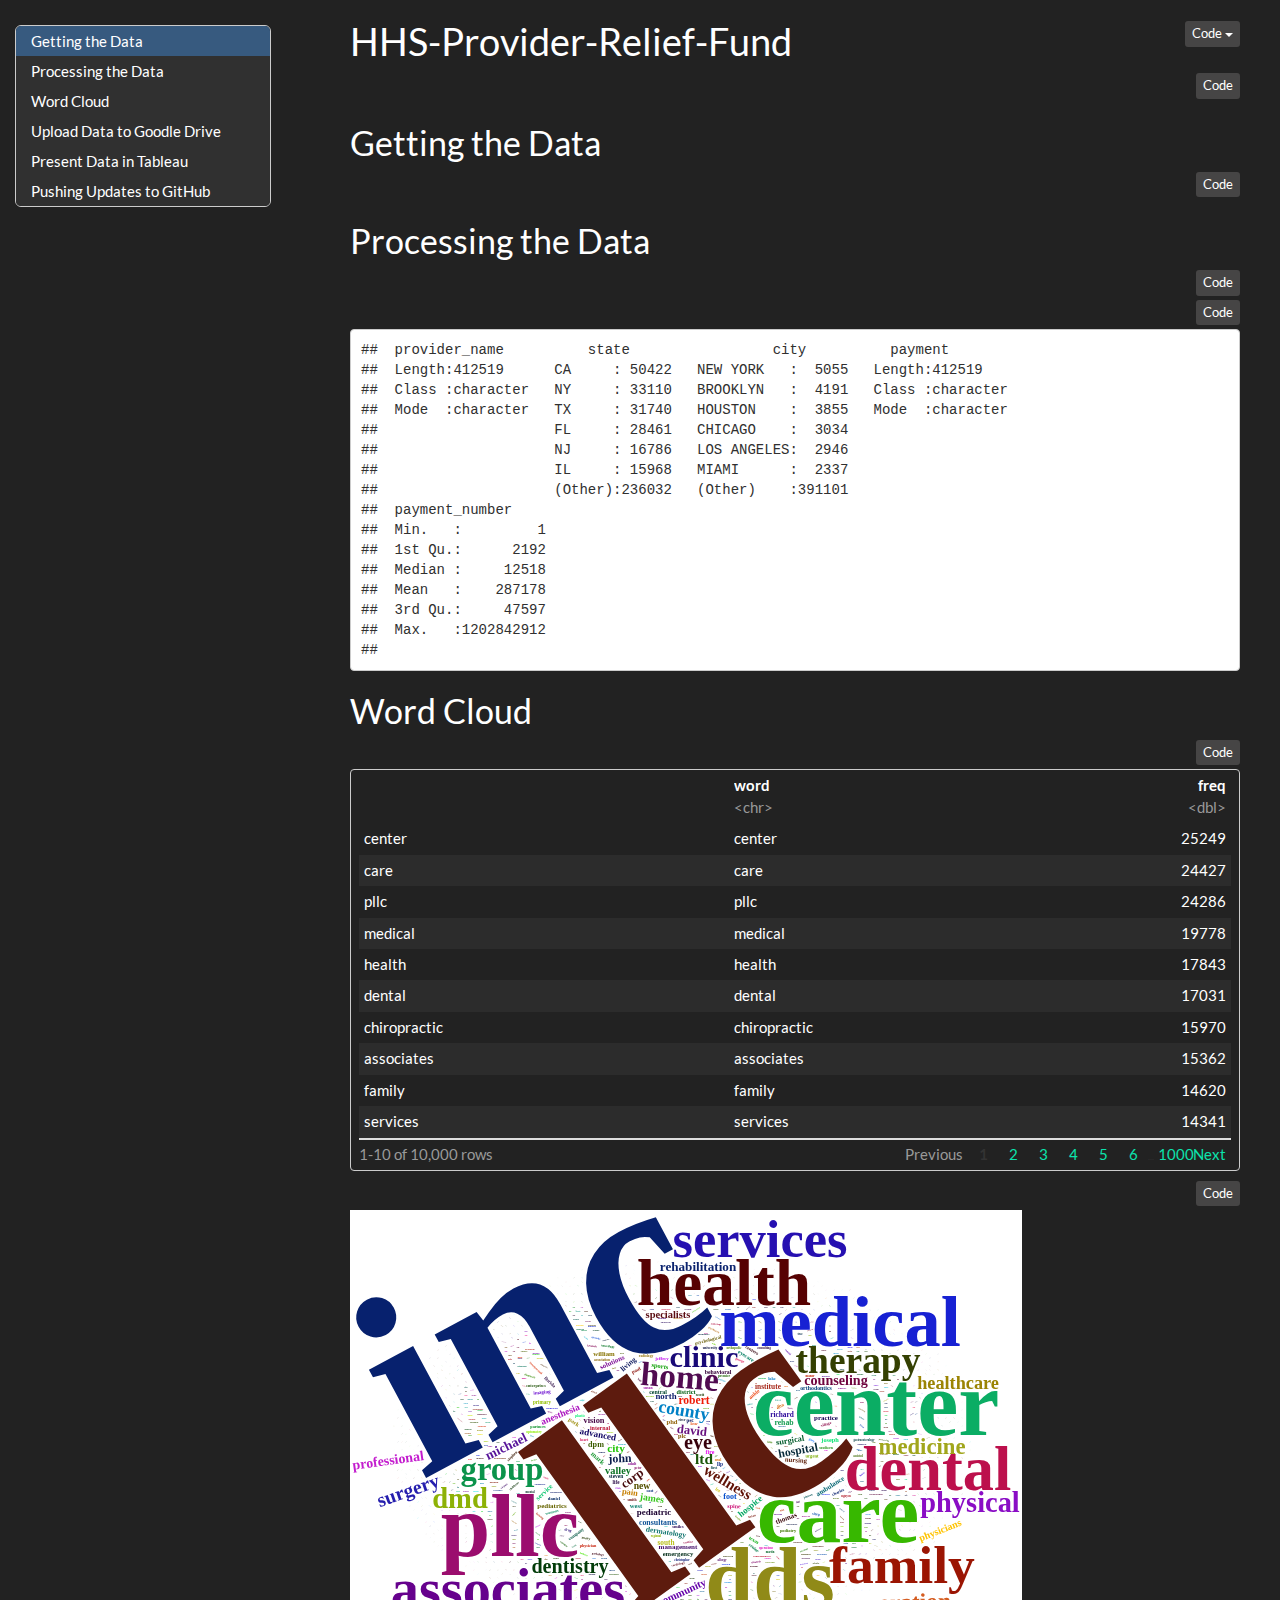
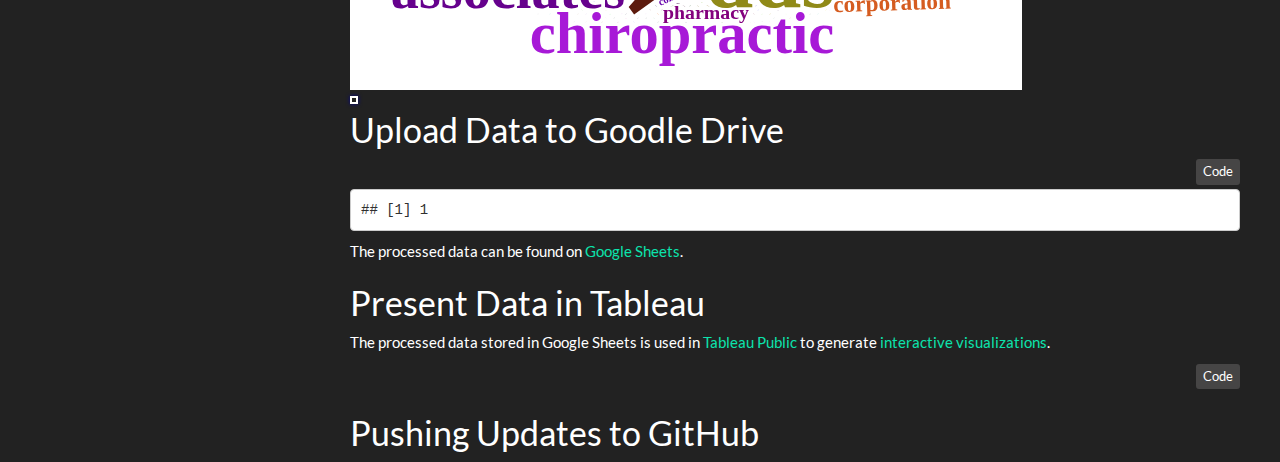
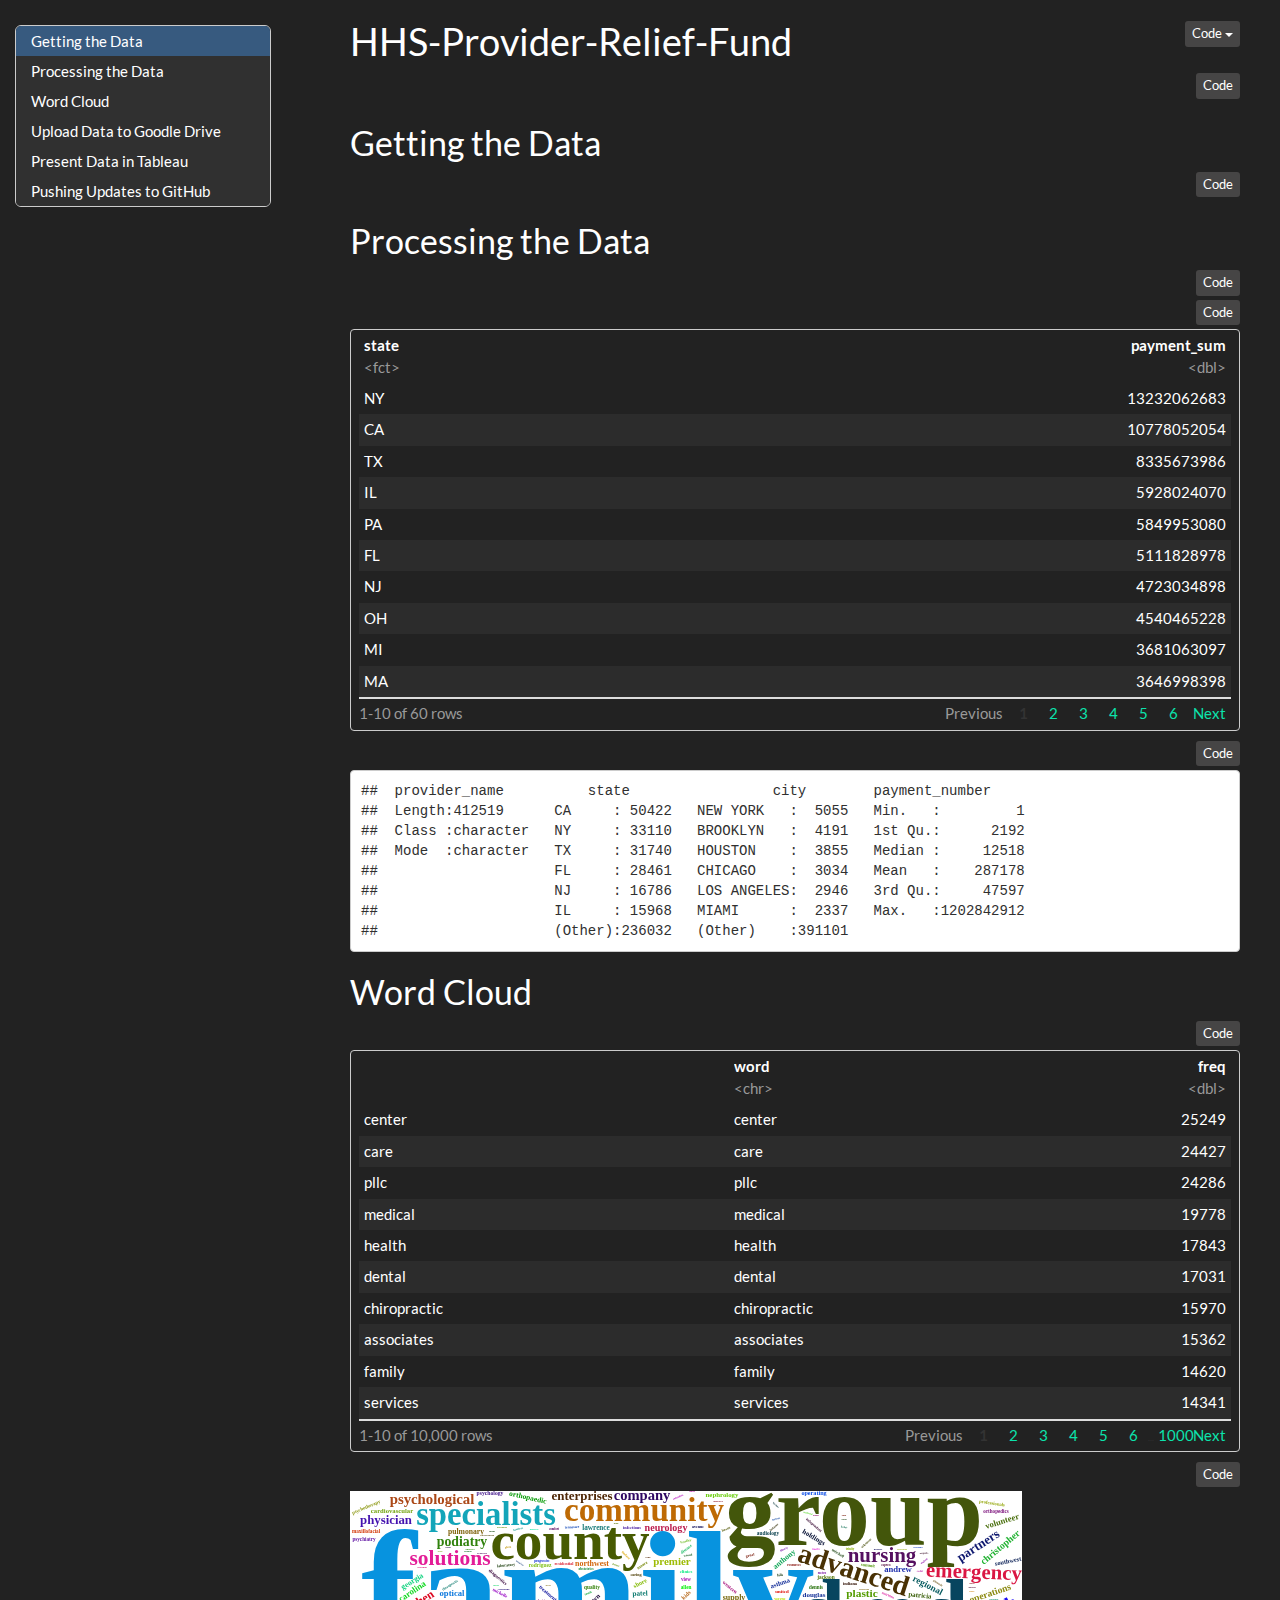
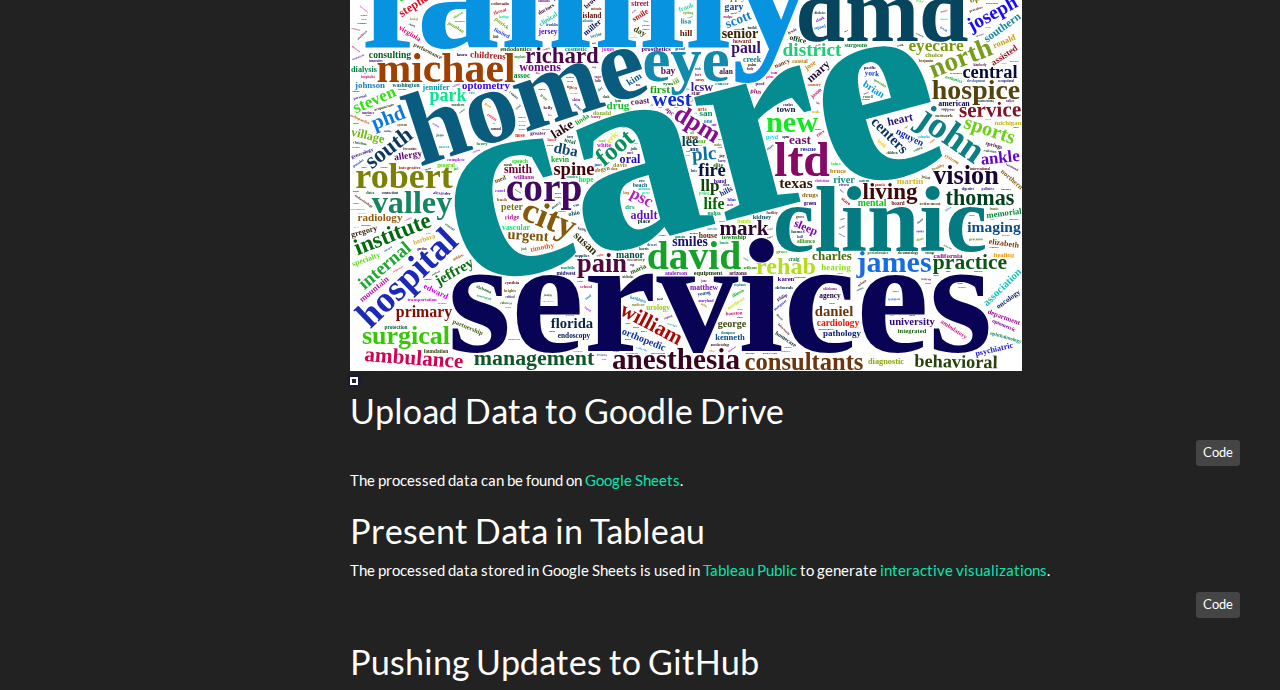
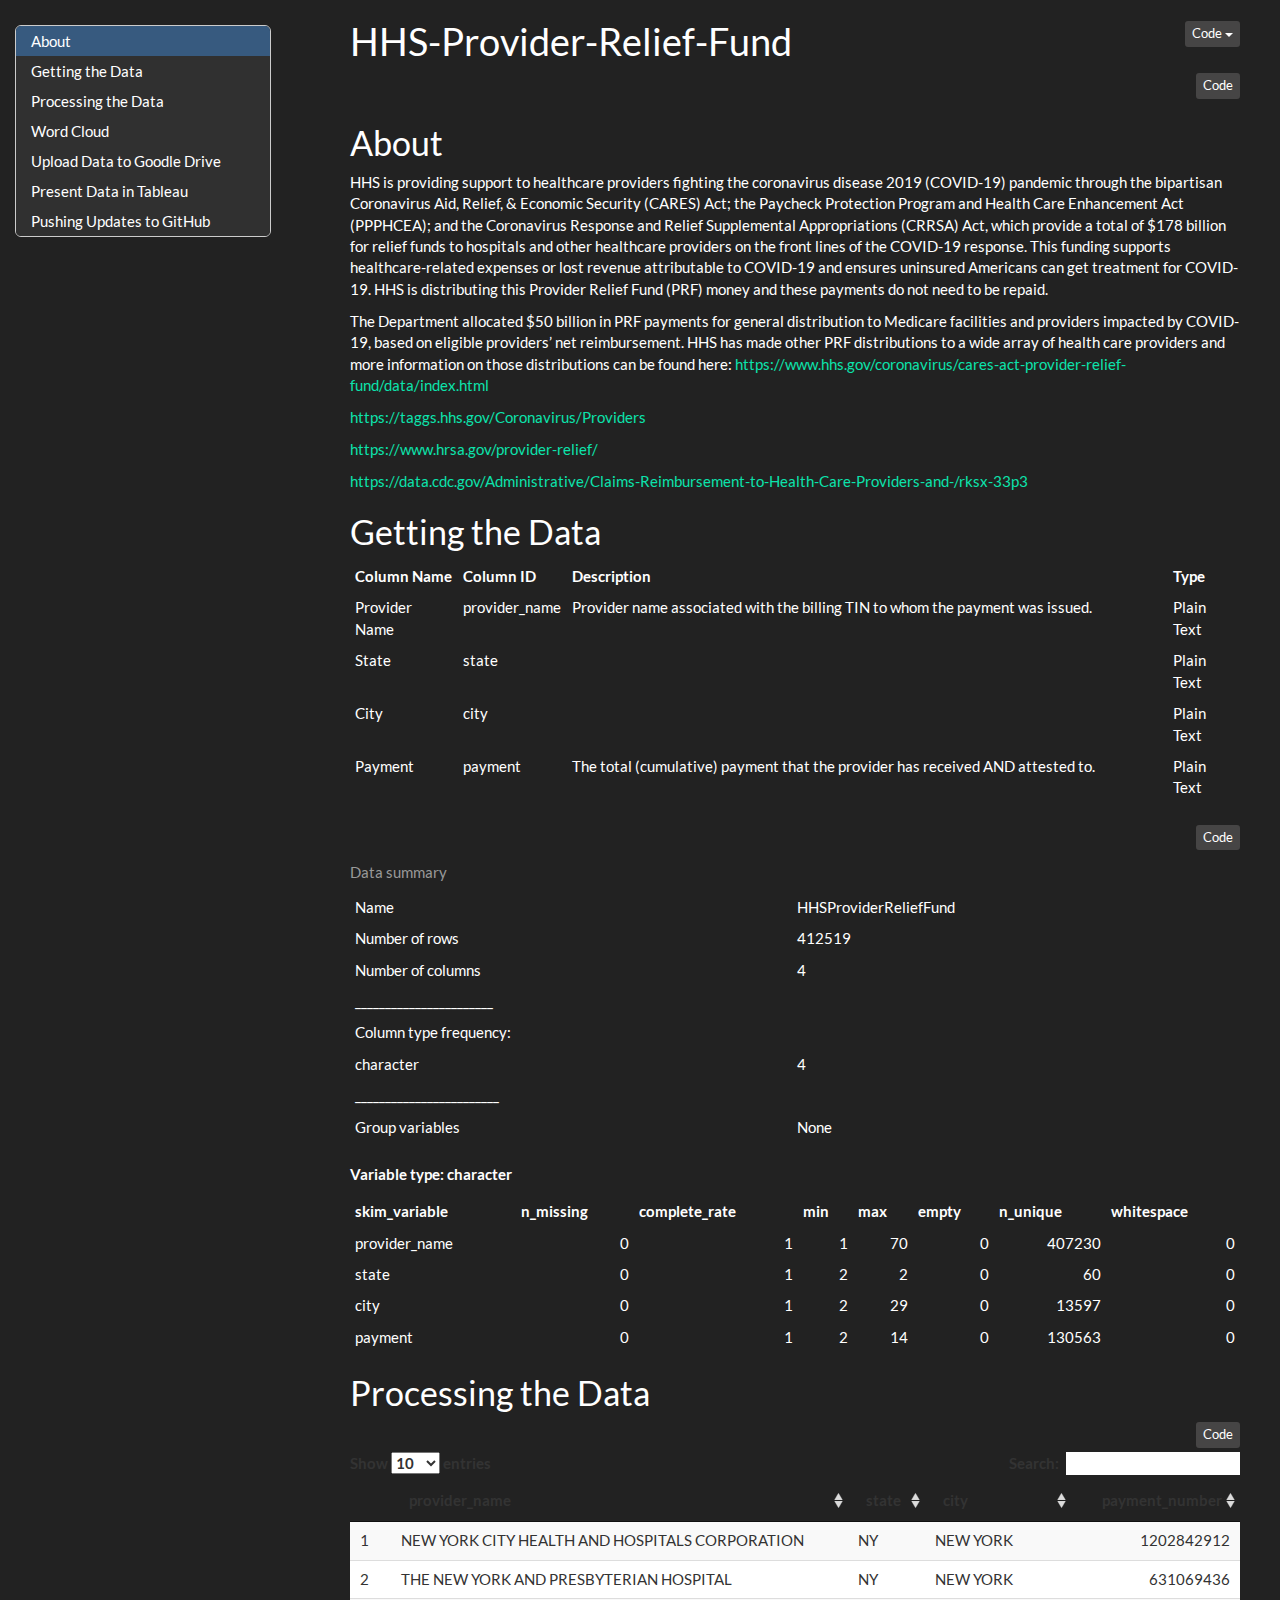
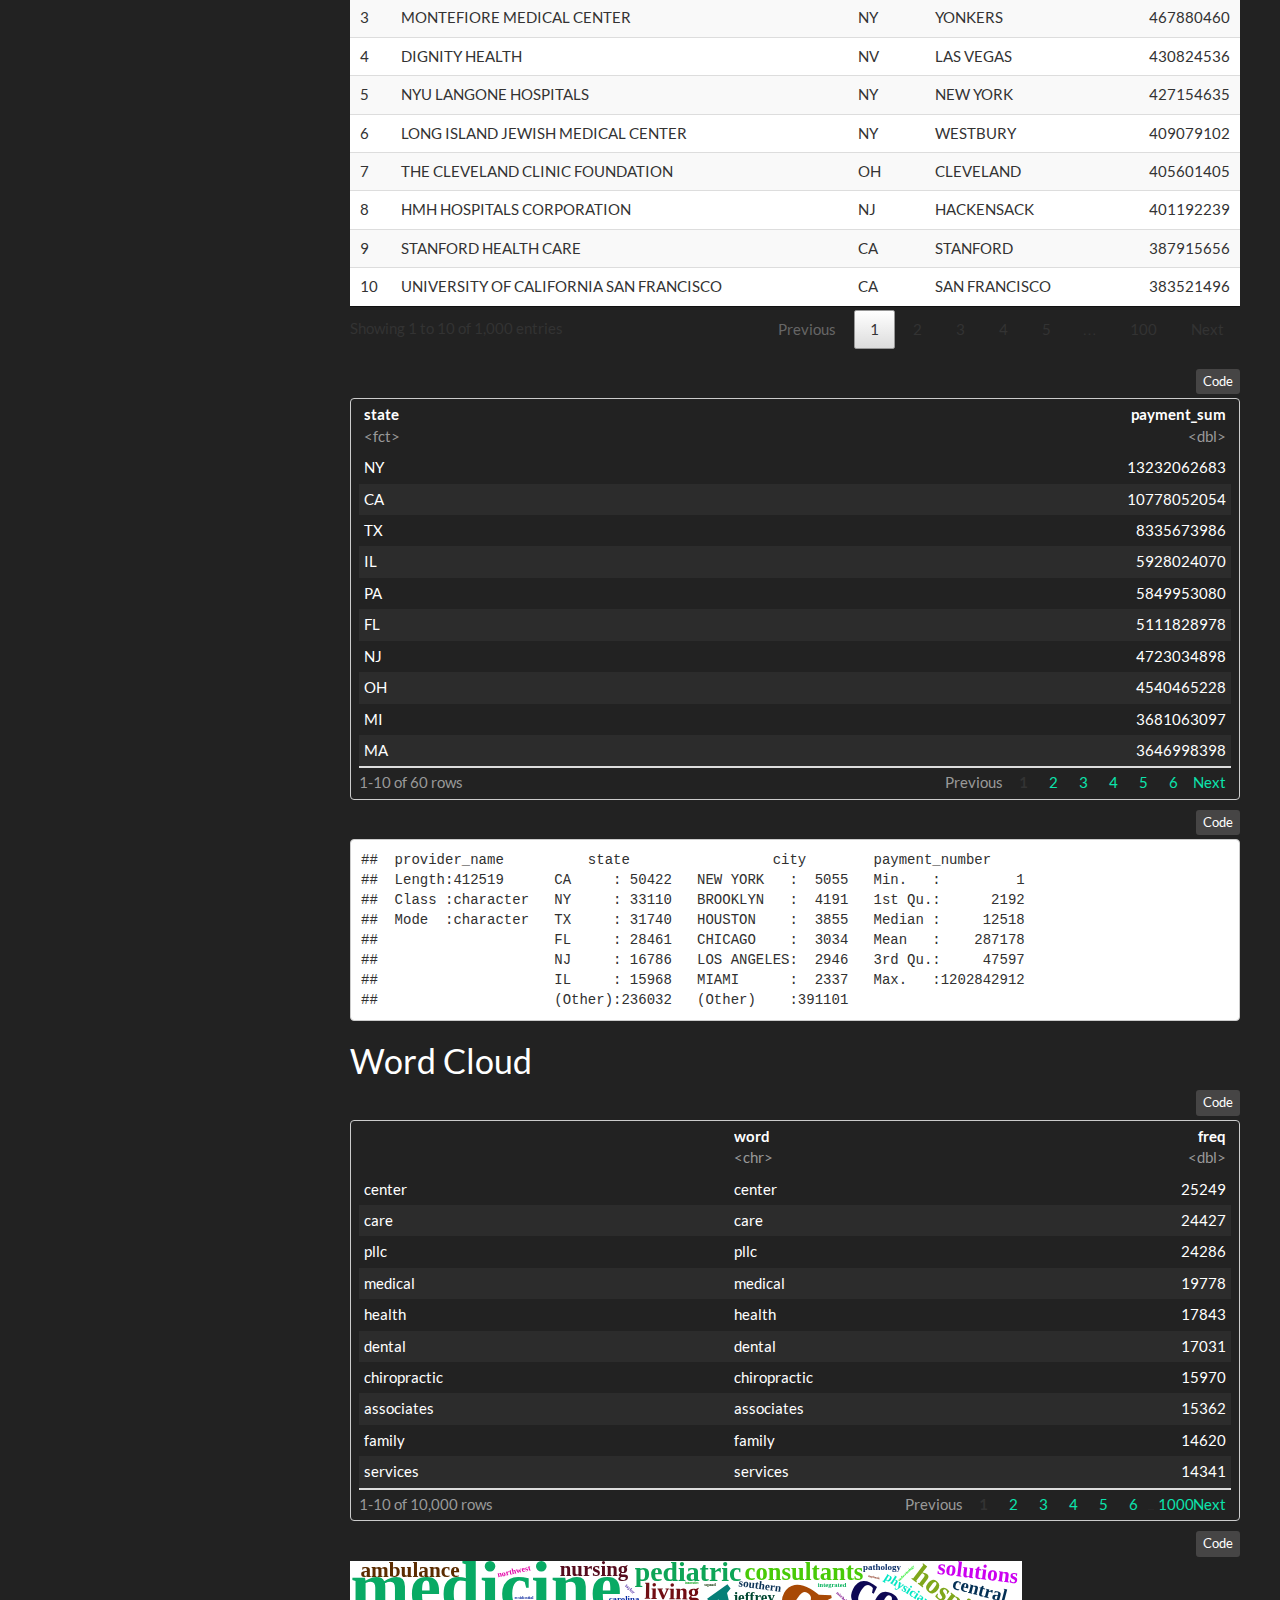
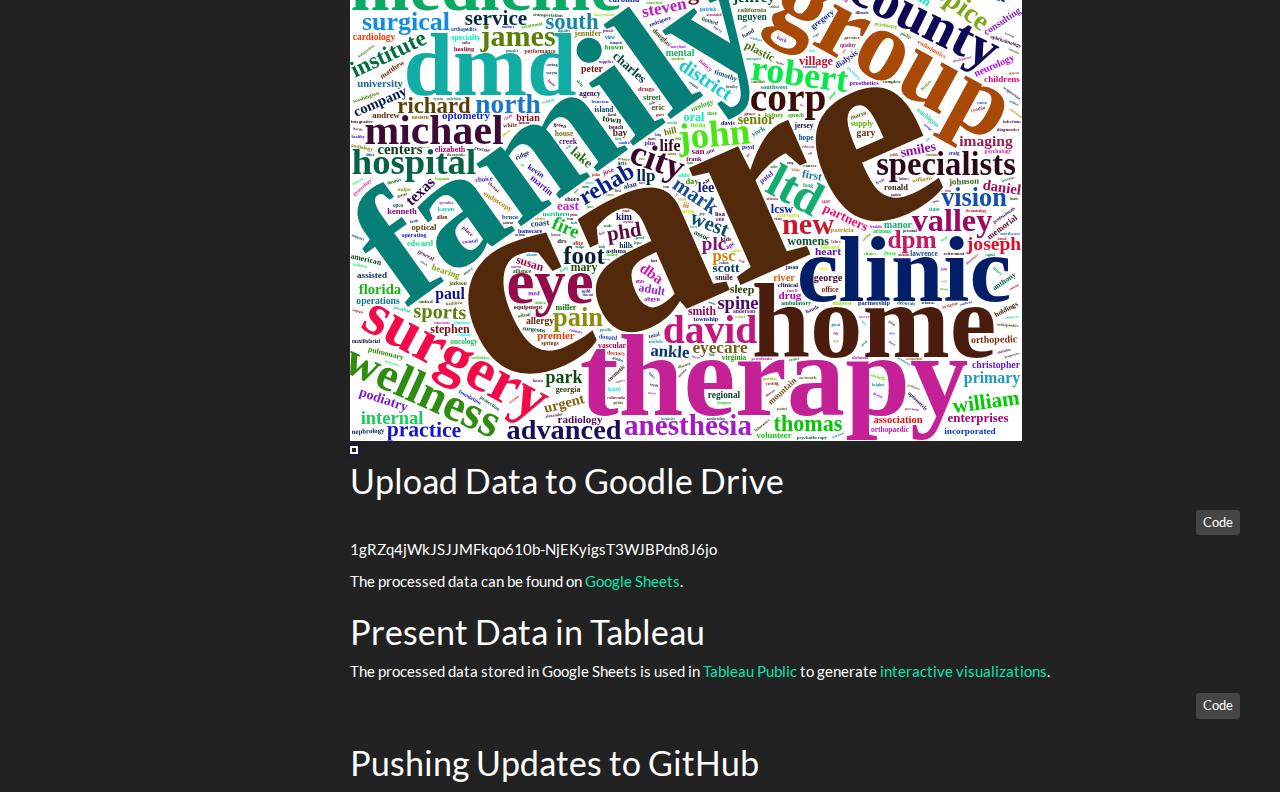
